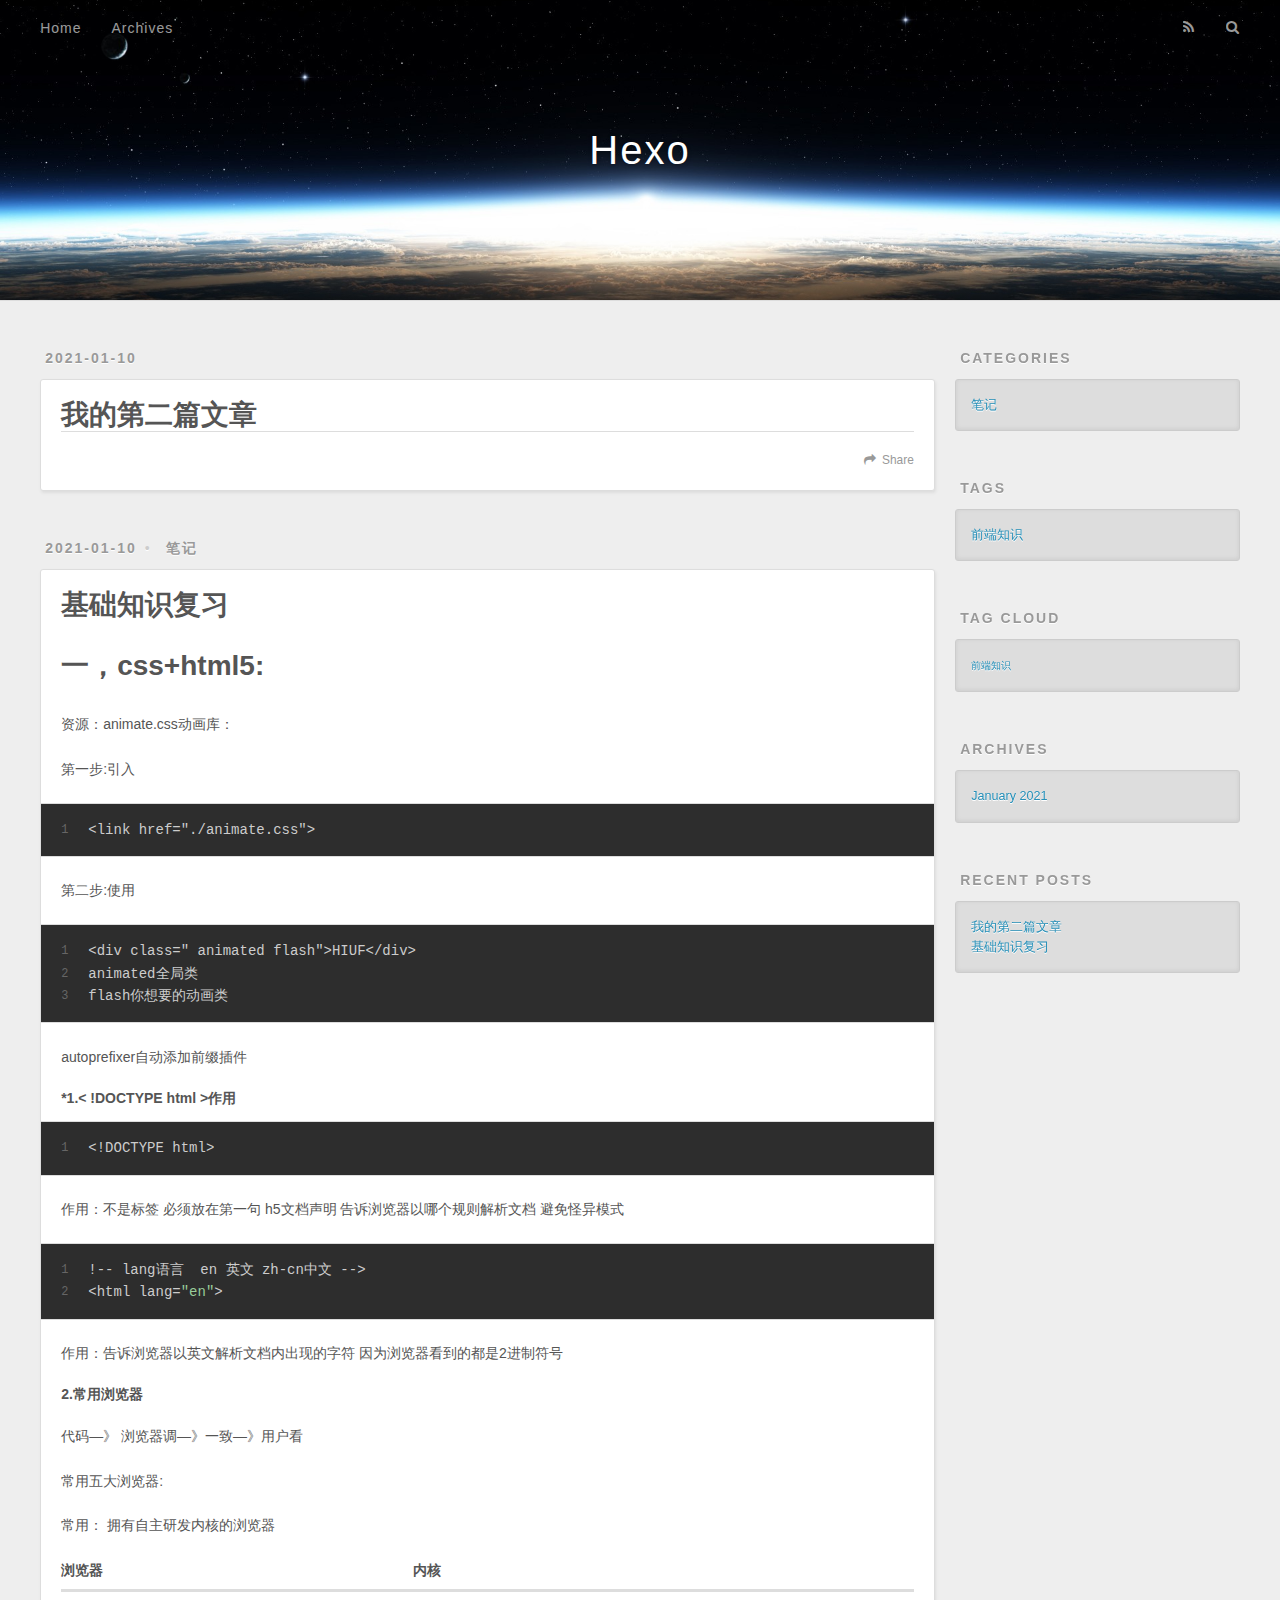
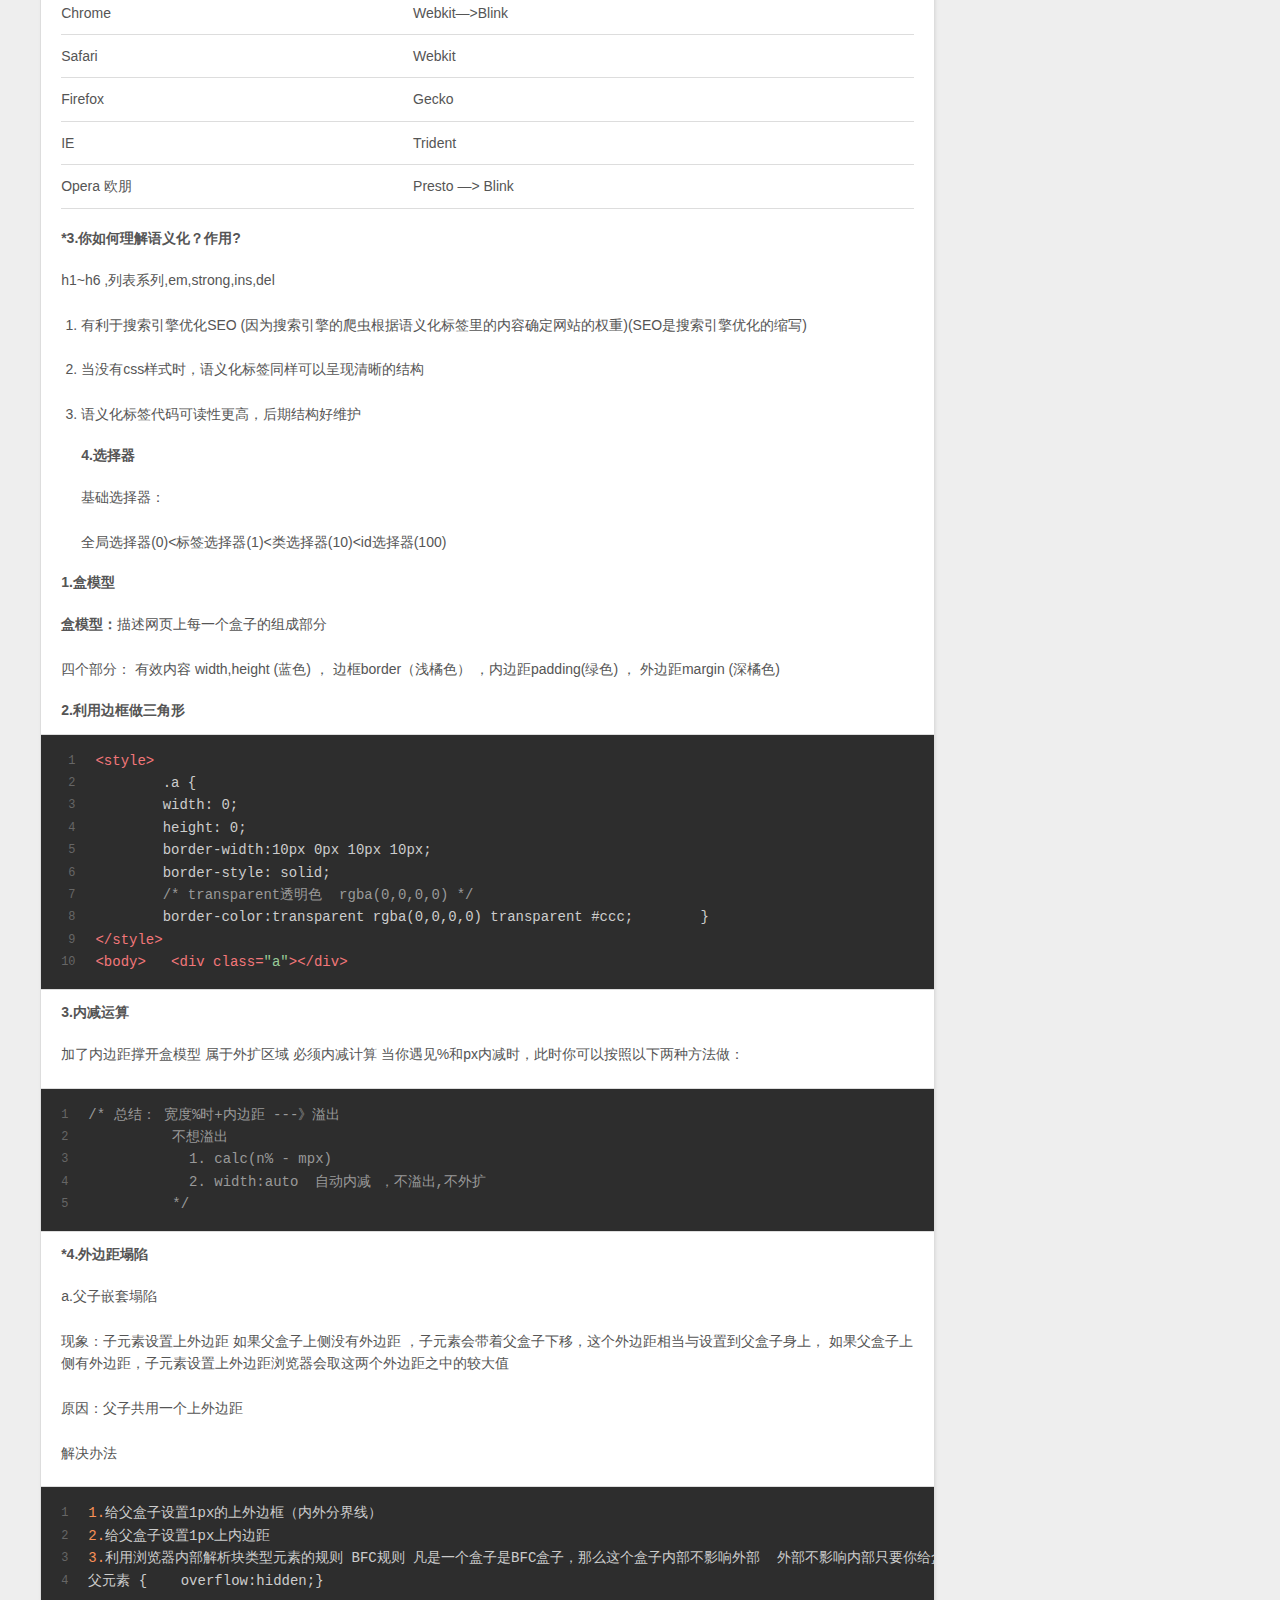
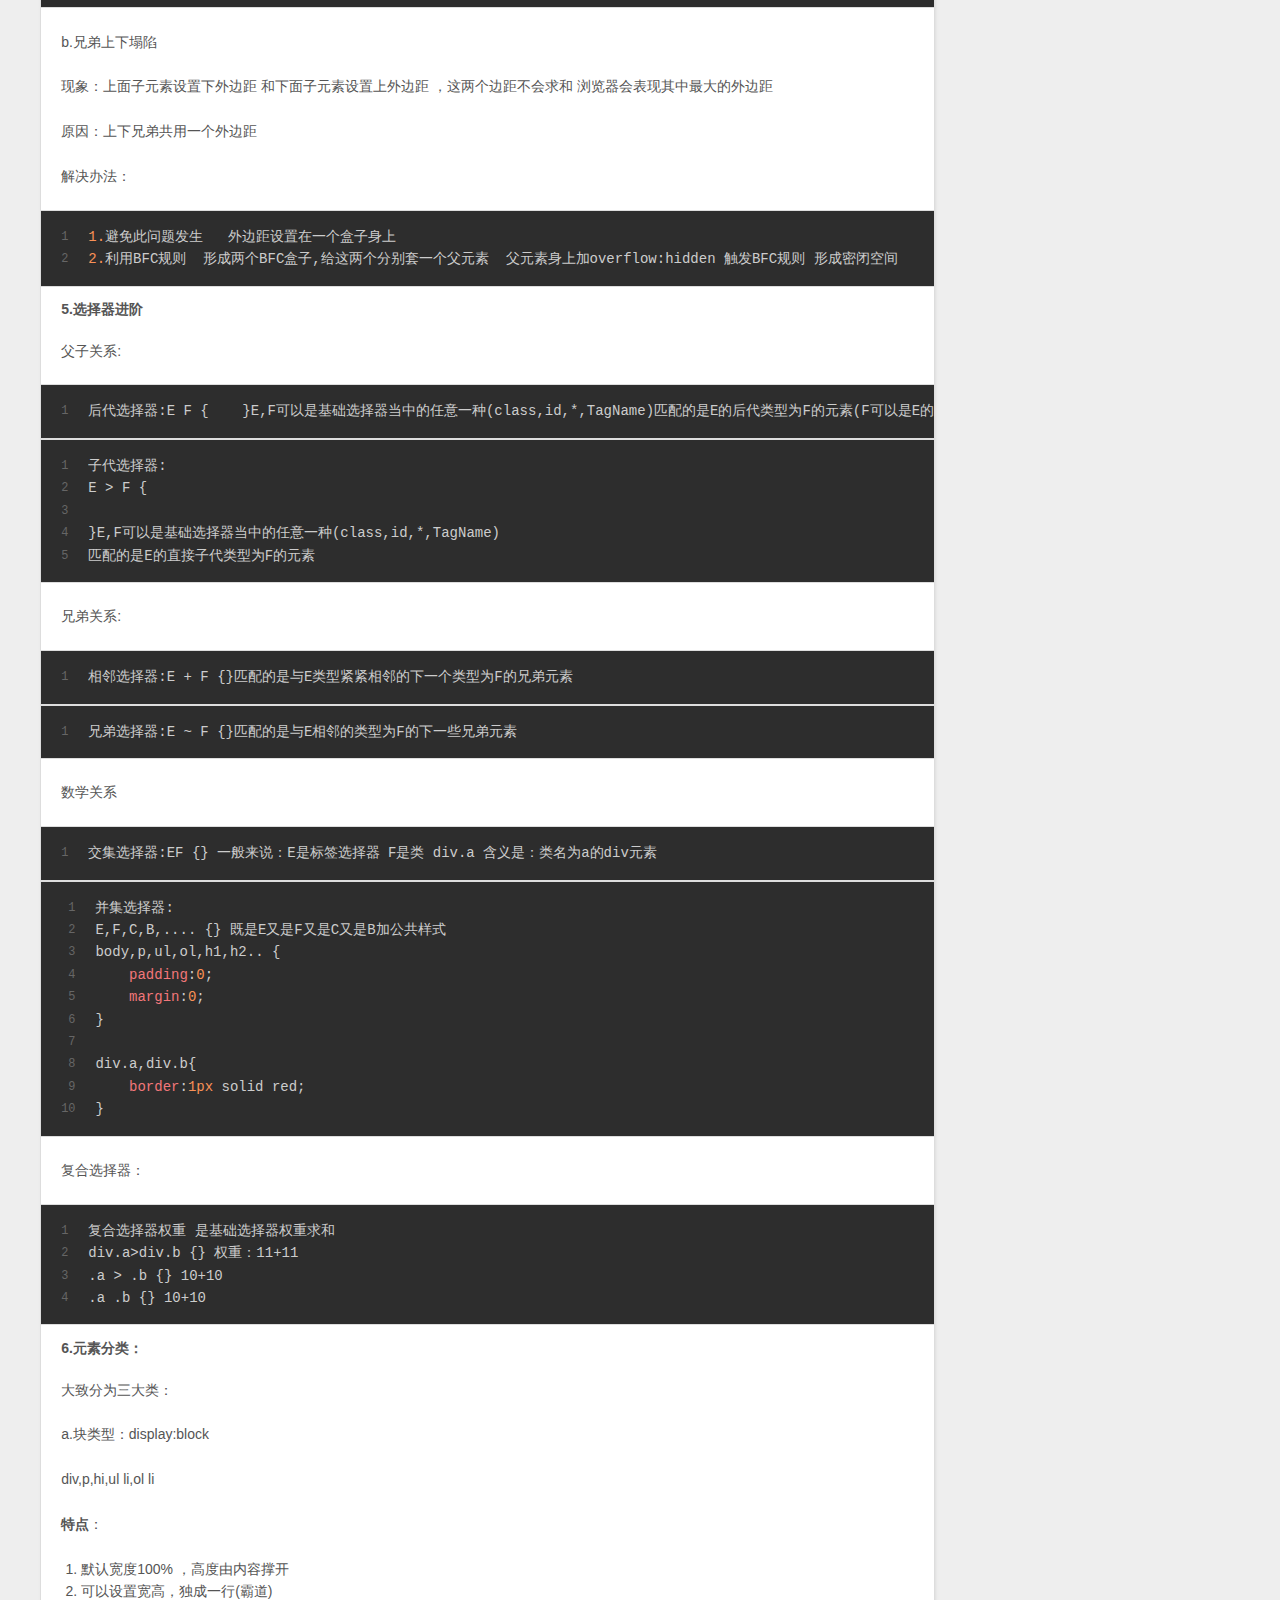
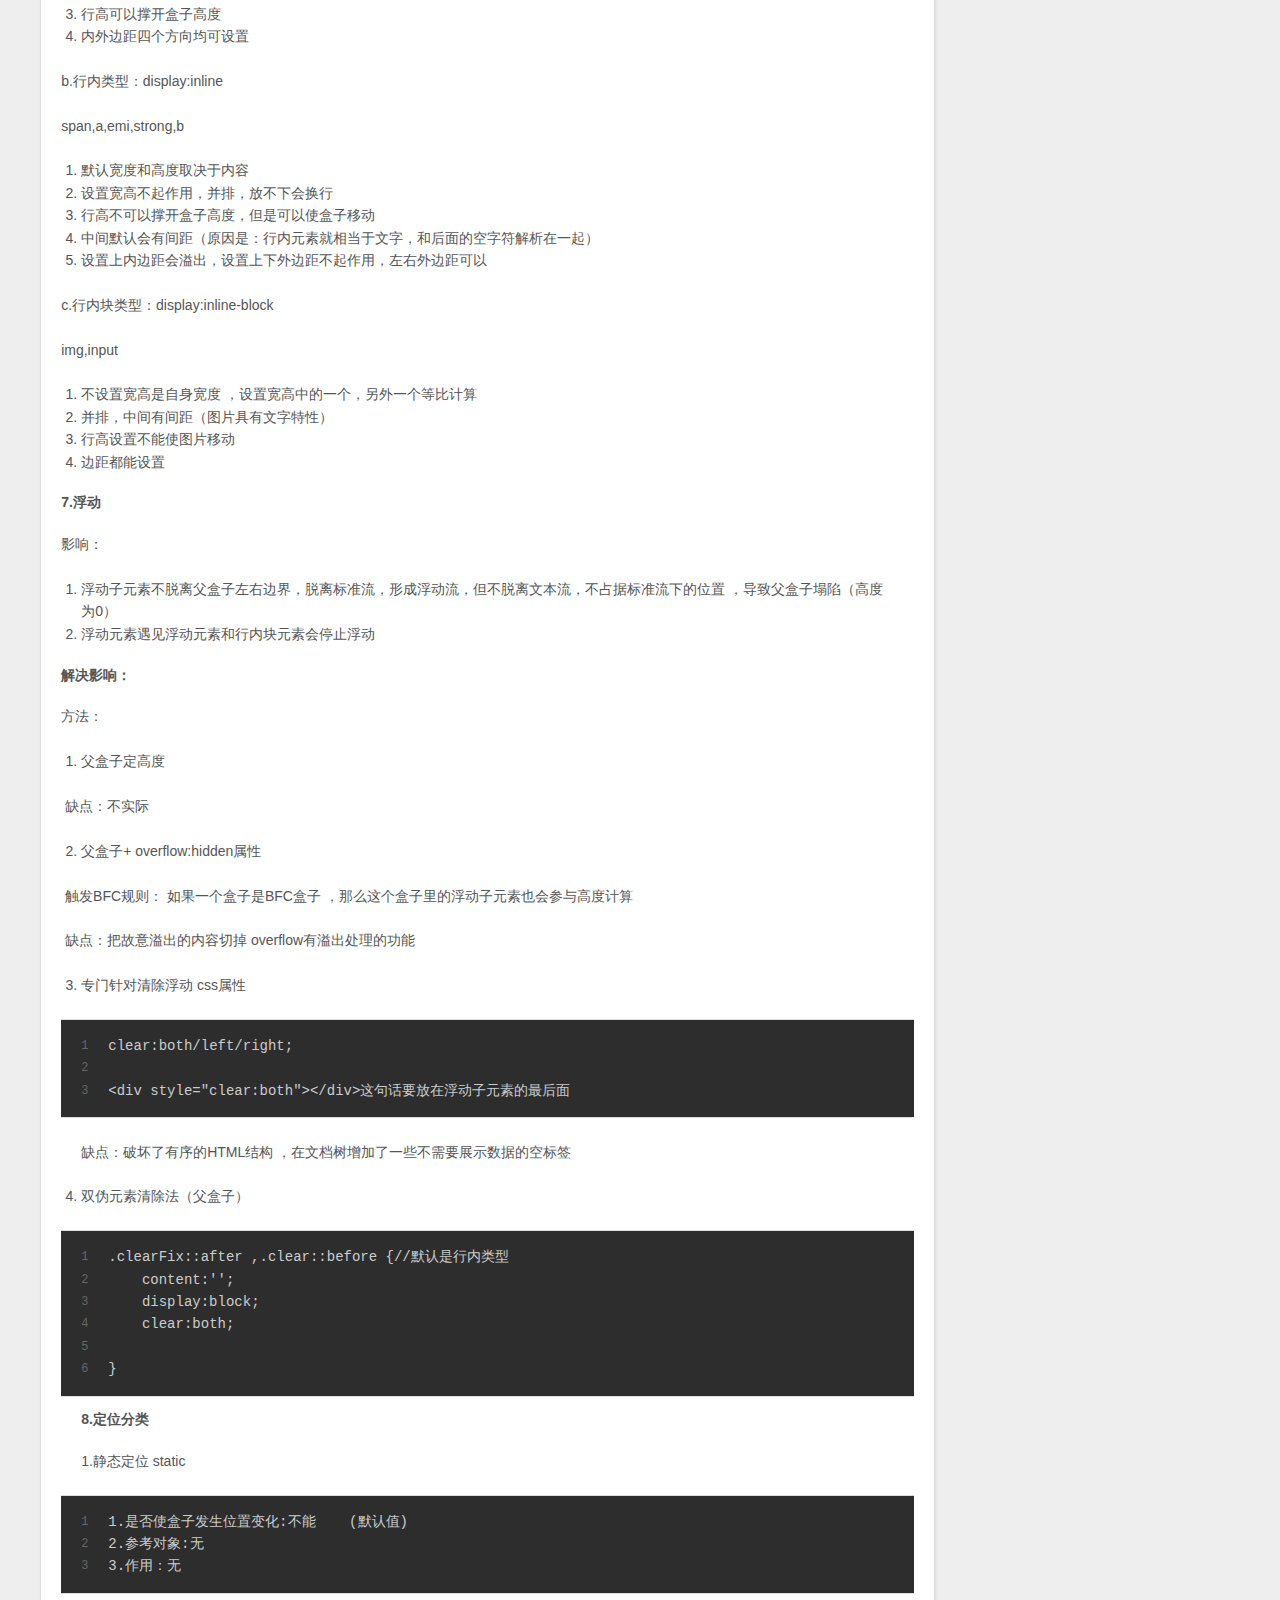
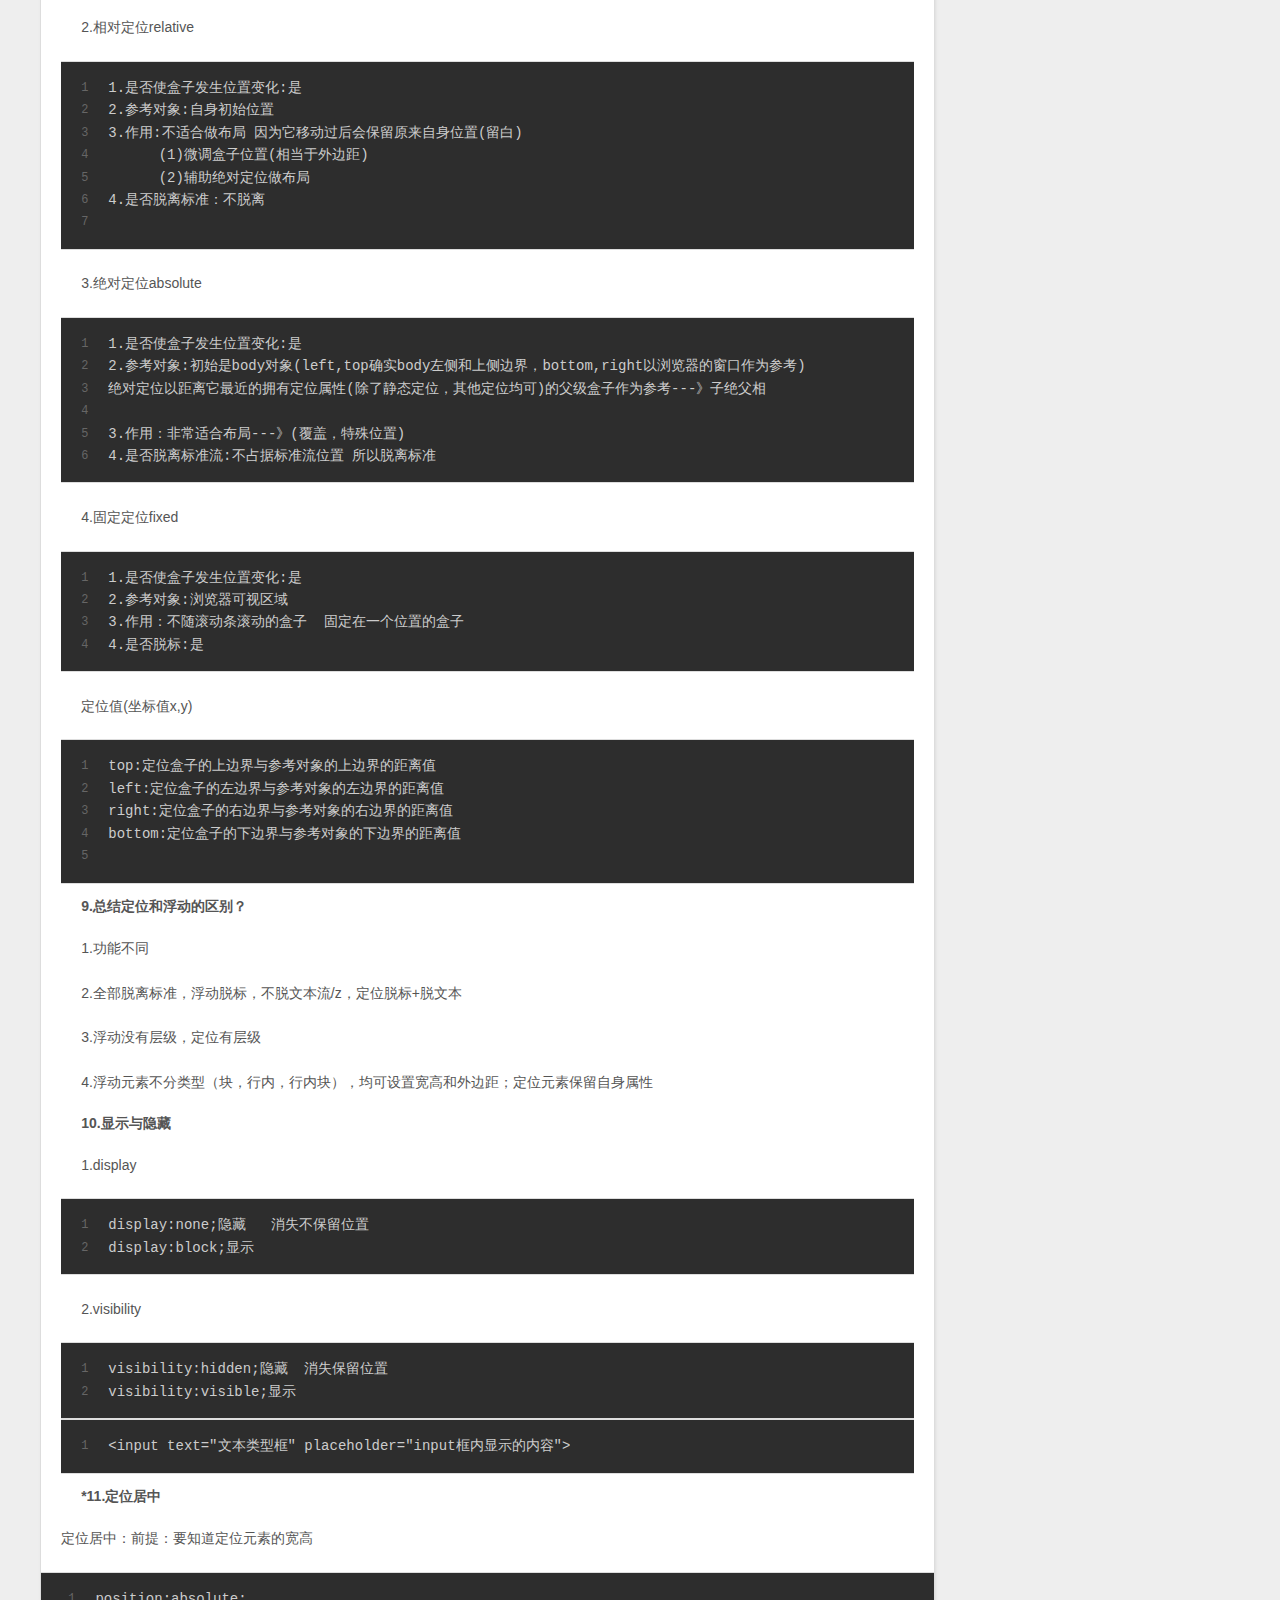
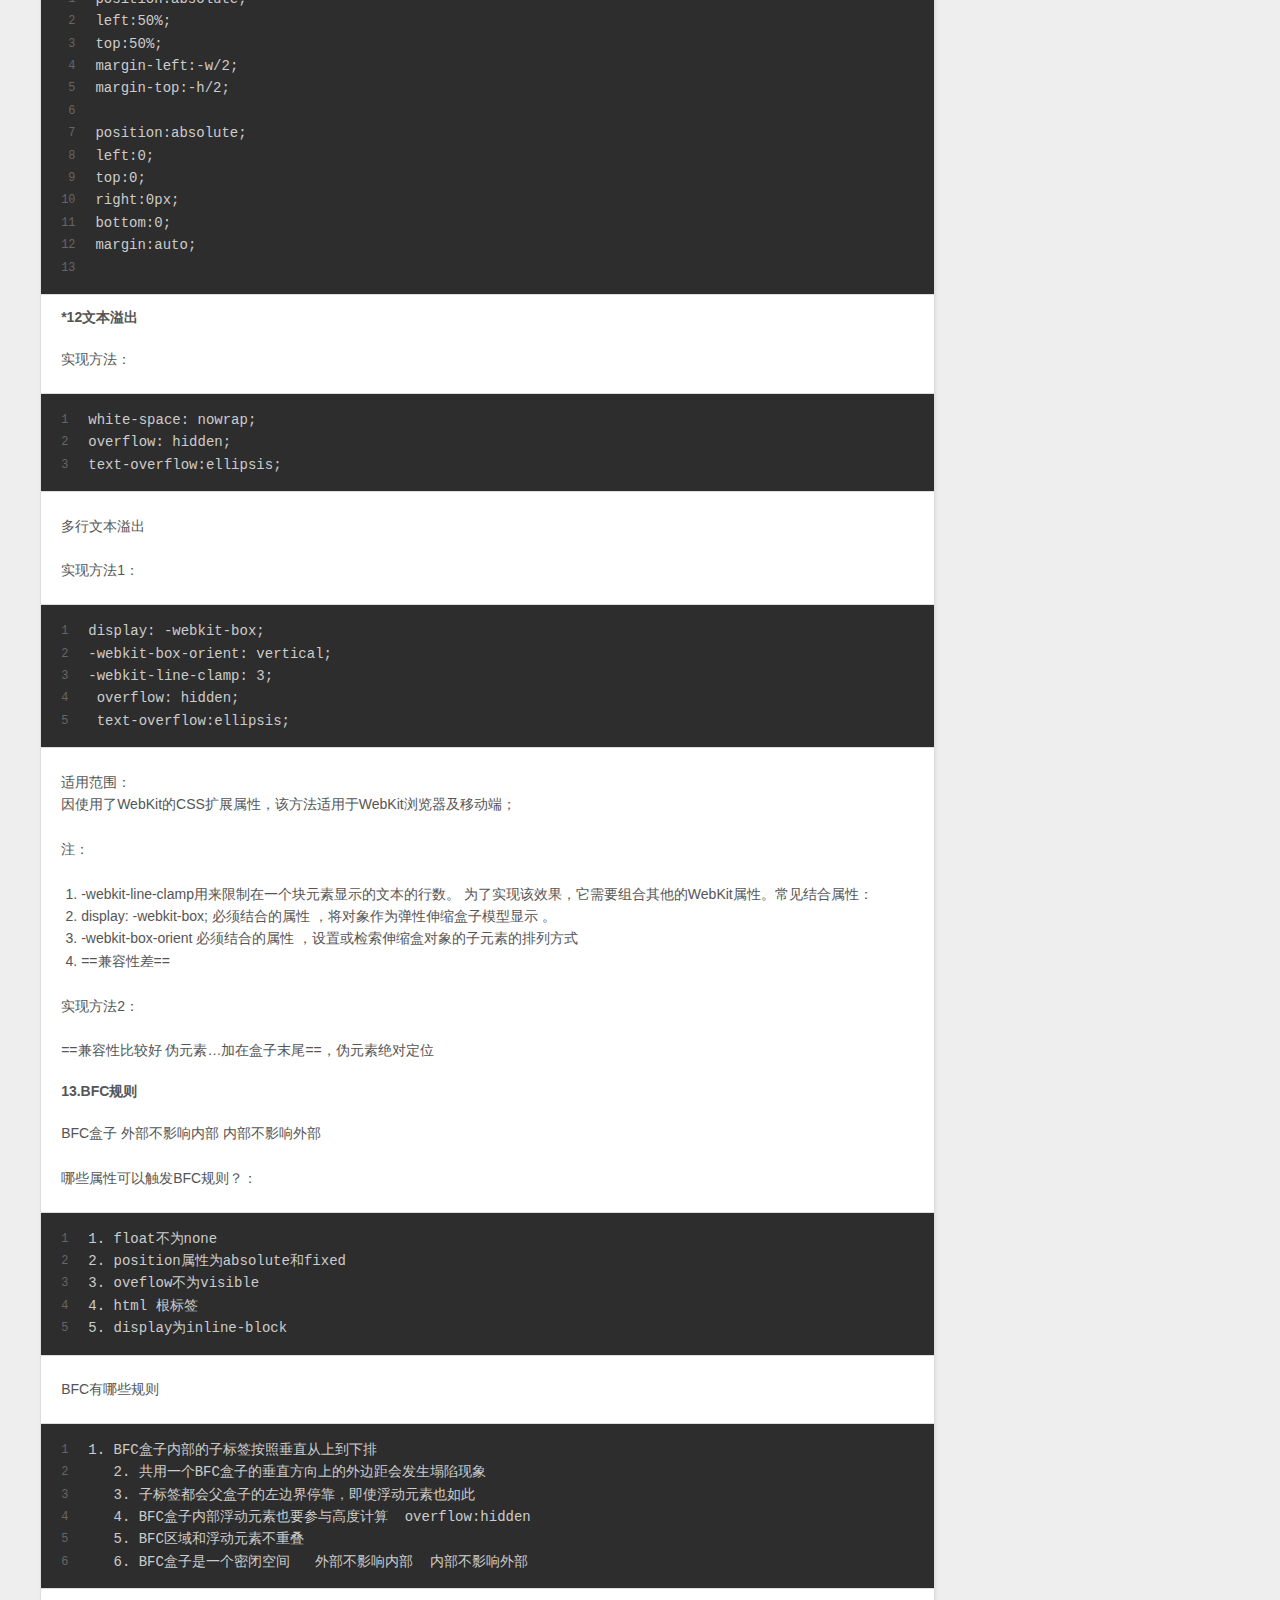
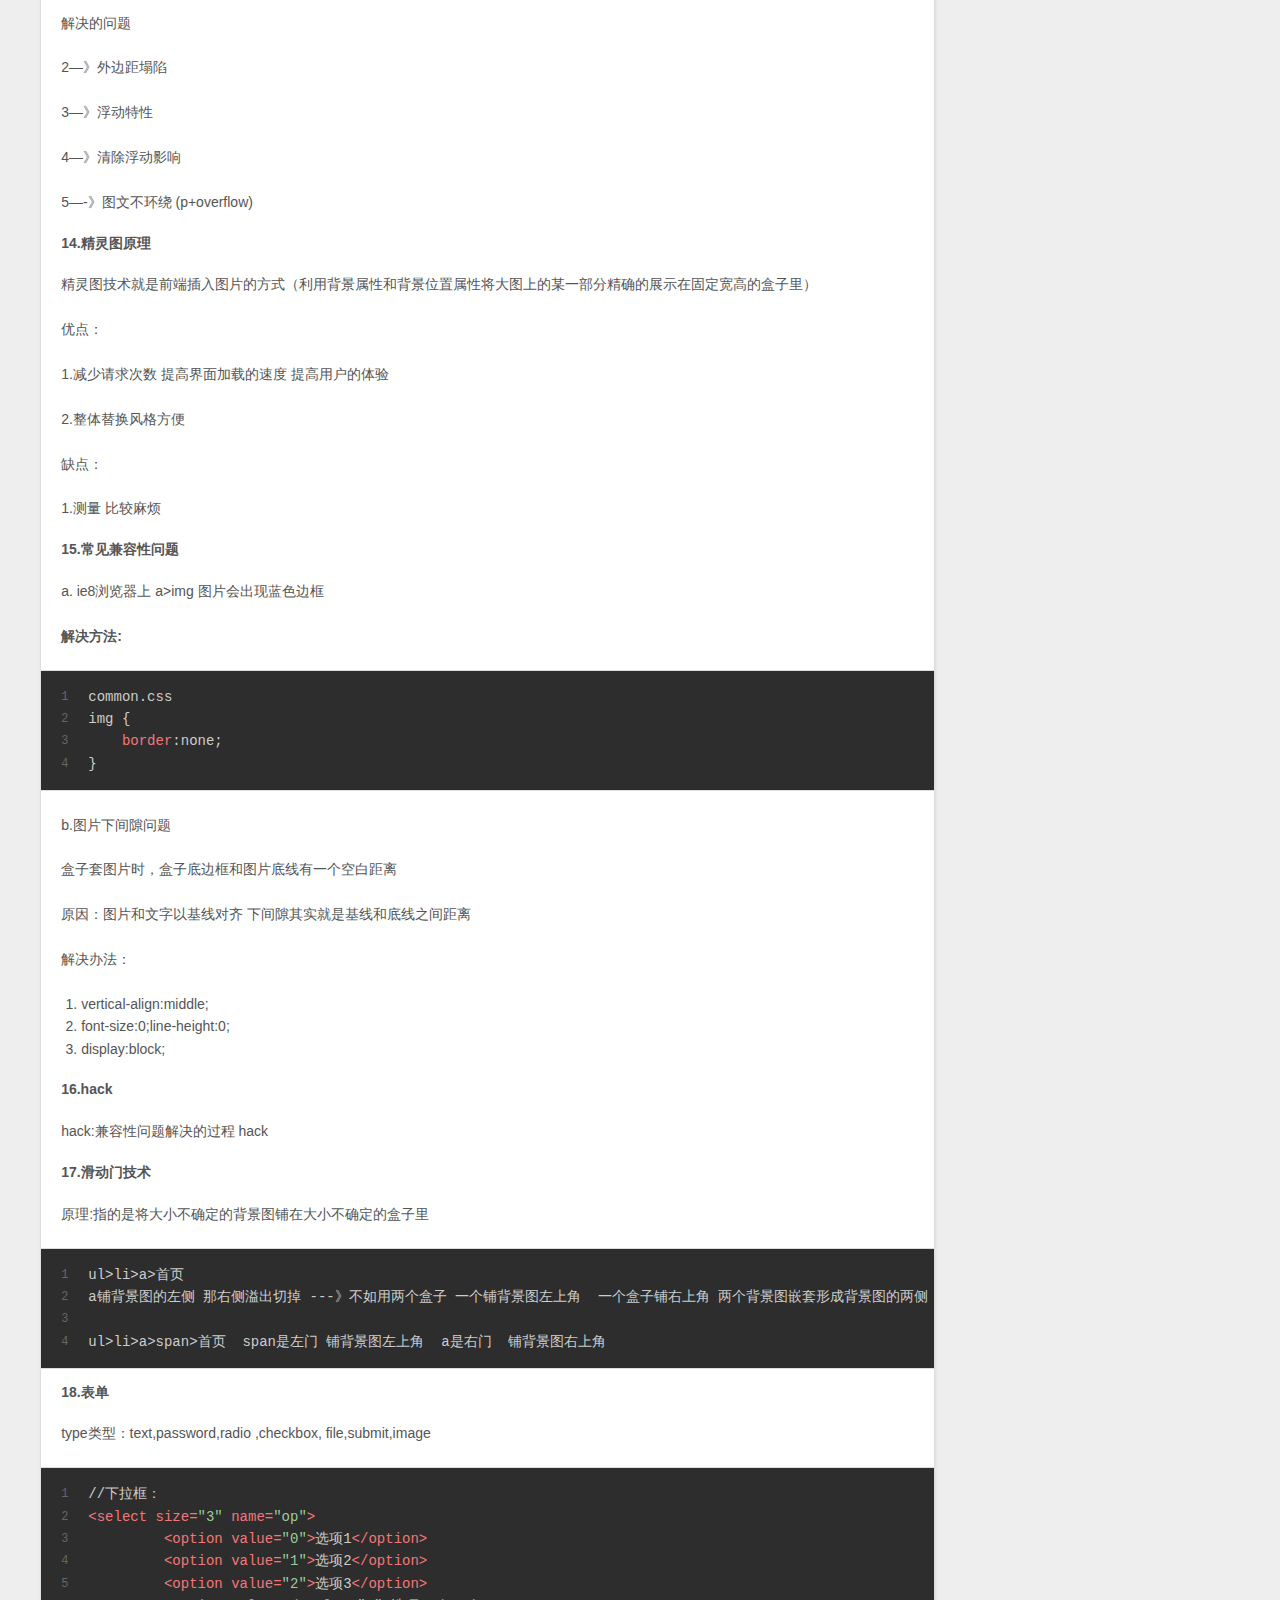
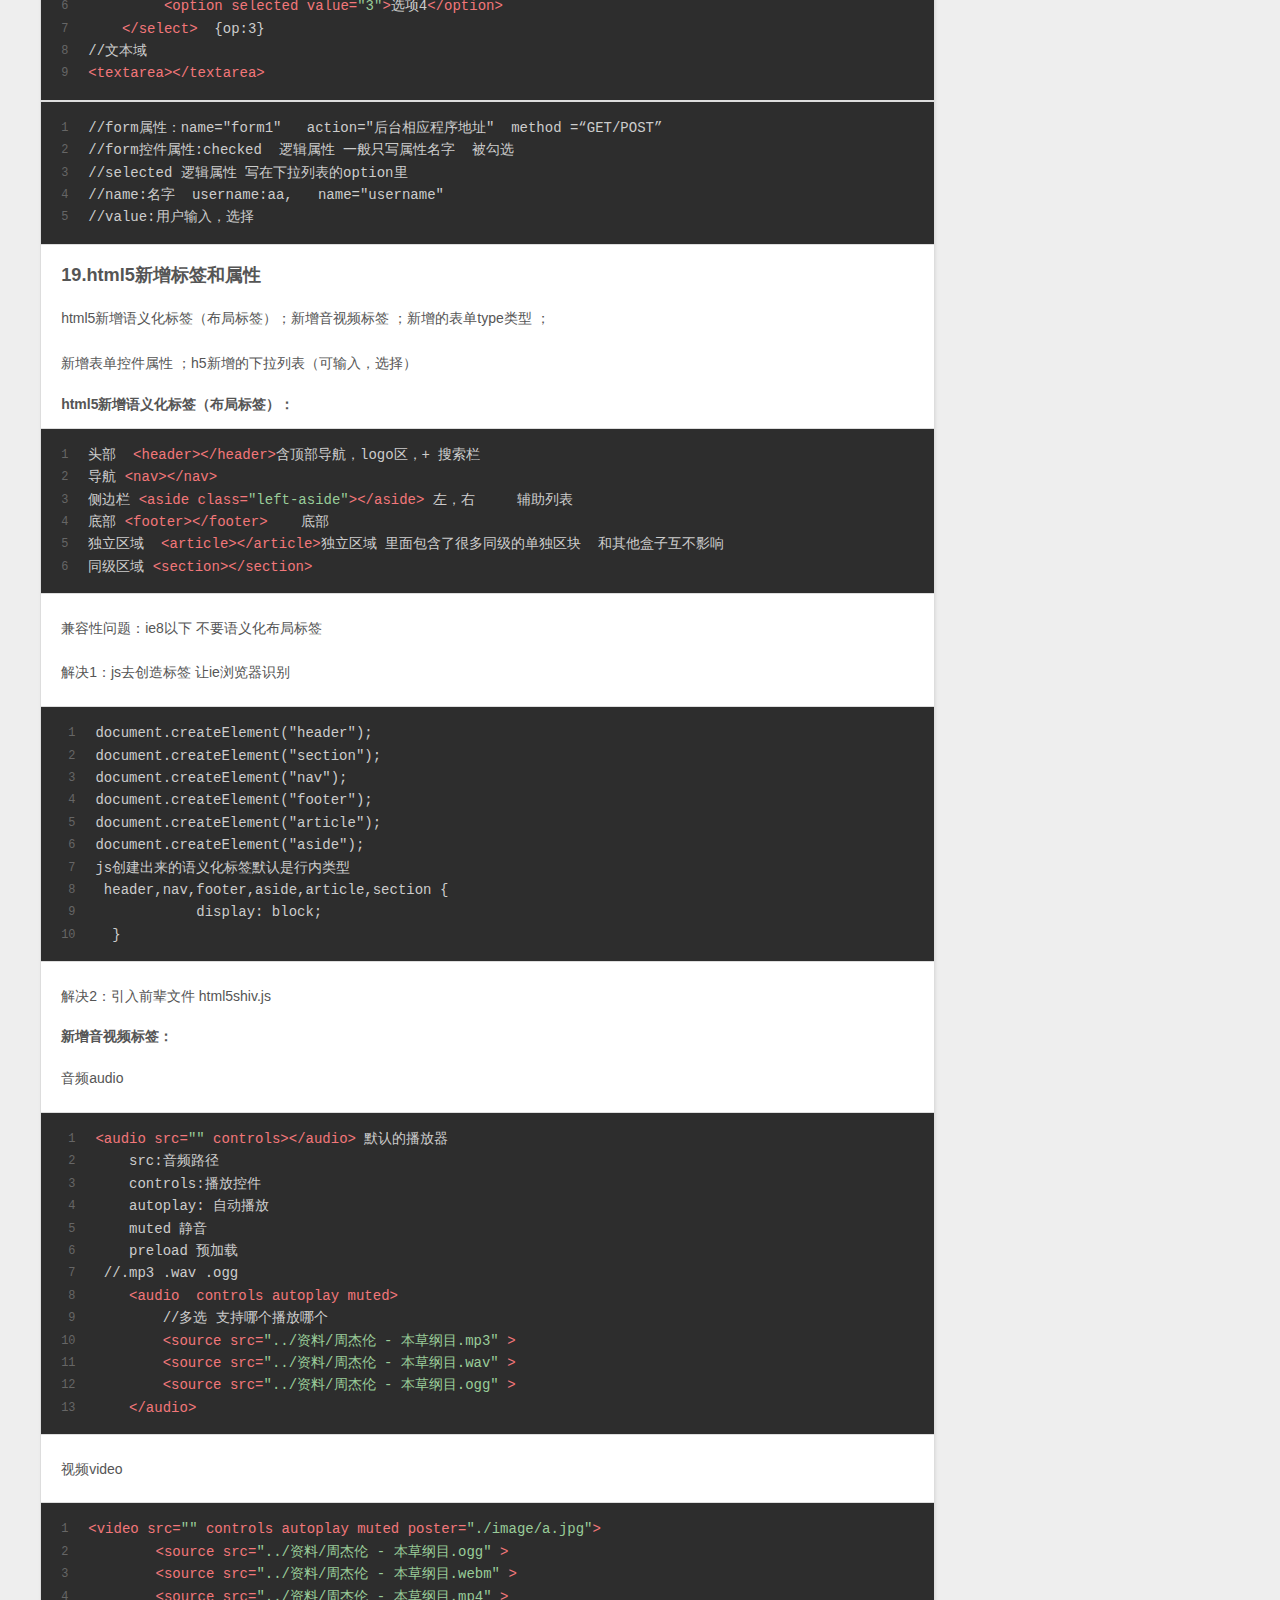
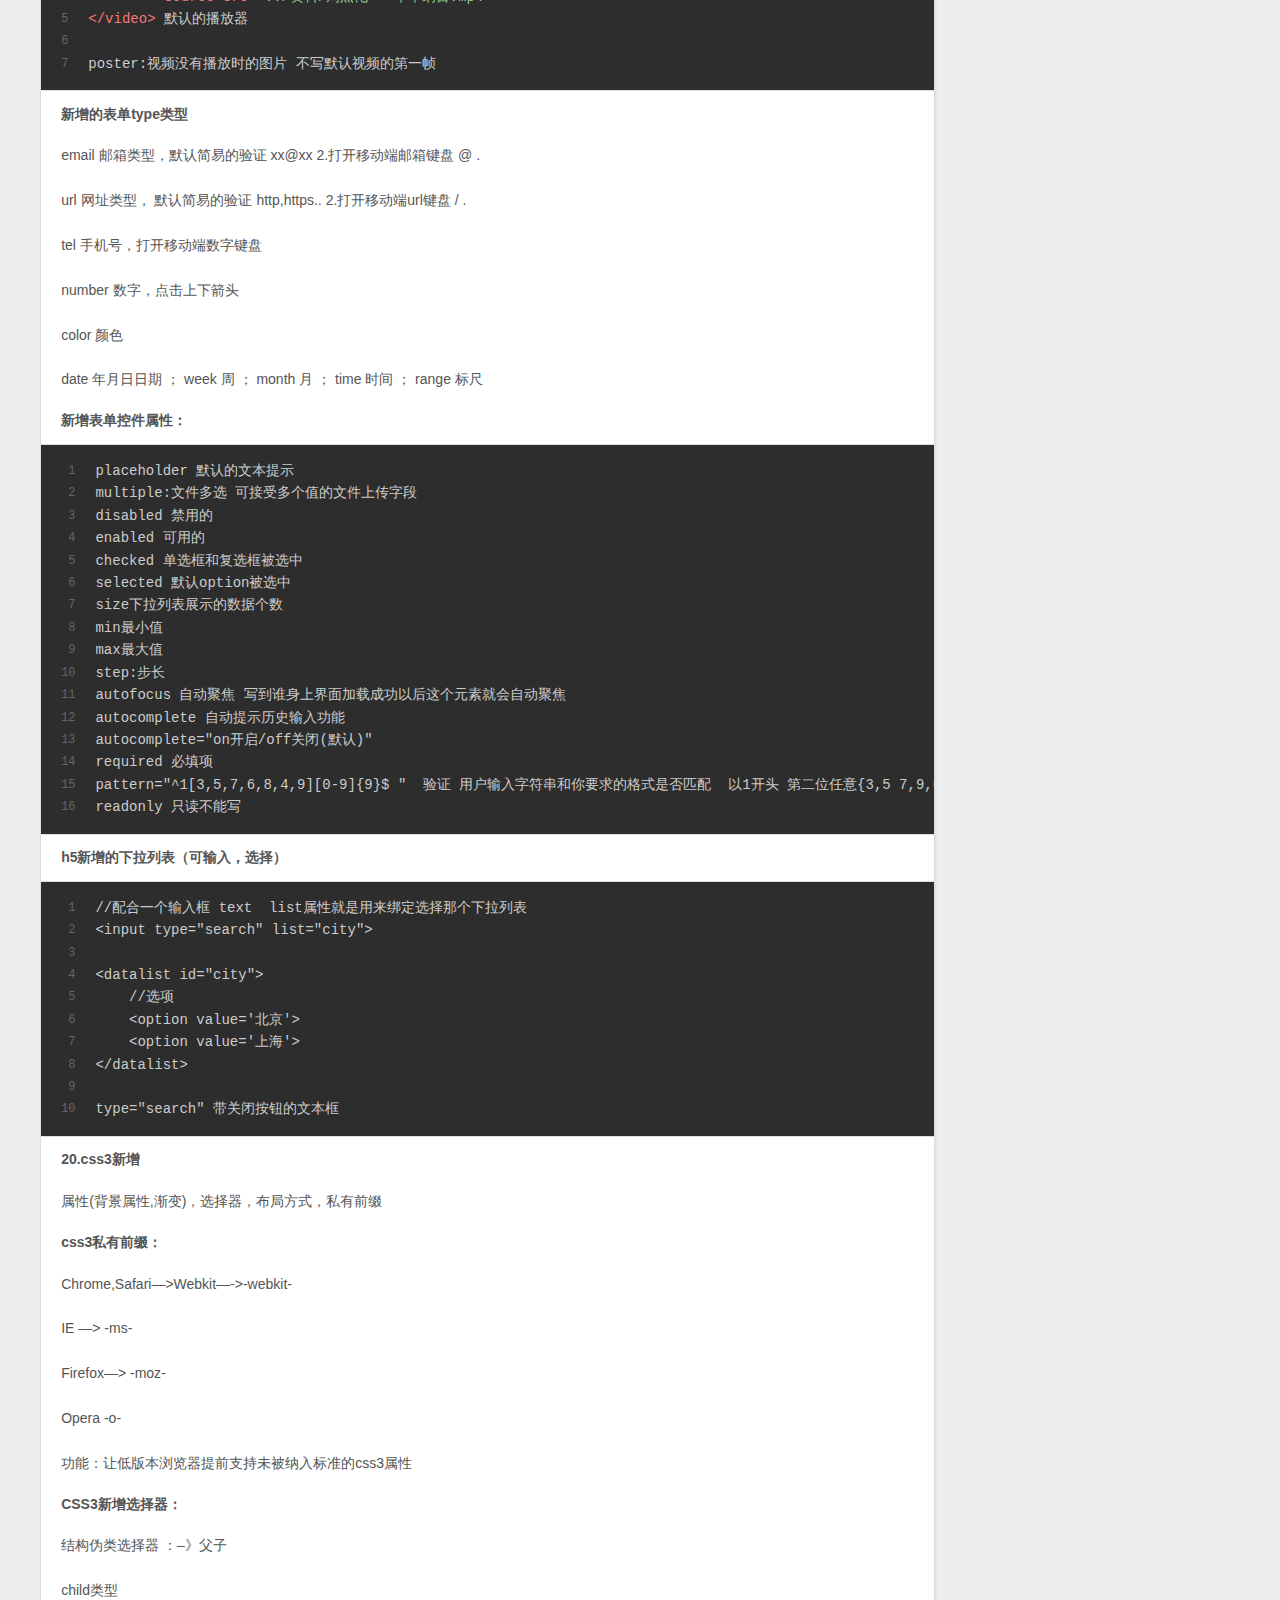
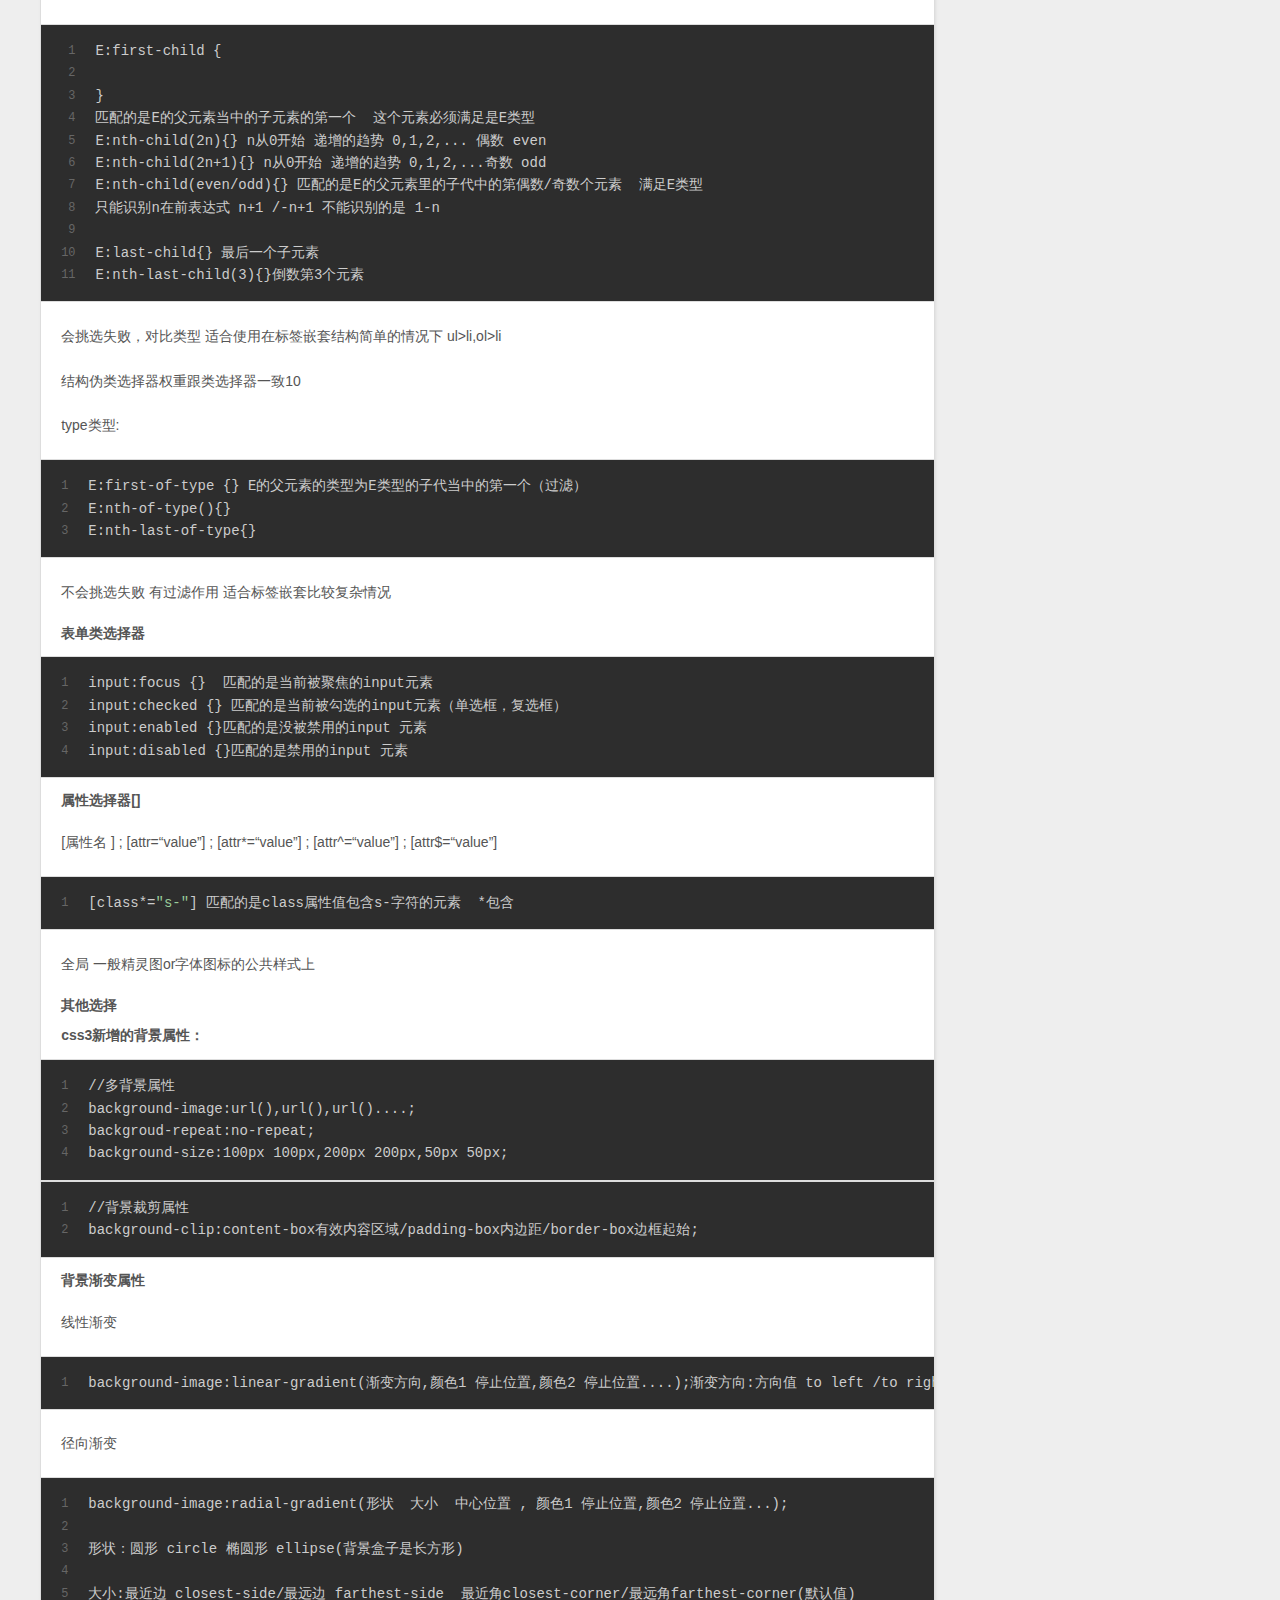
==== index.html @ c9acfe3d "Site updated: 2021-01-10 16:41:45" ====
<!DOCTYPE html>
<html>
<head>
  <meta charset="utf-8">
  
  
  <title>Hexo</title>
  <meta name="viewport" content="width=device-width, initial-scale=1, shrink-to-fit=no">
  <meta property="og:type" content="website">
<meta property="og:title" content="Hexo">
<meta property="og:url" content="http://example.com/index.html">
<meta property="og:site_name" content="Hexo">
<meta property="og:locale" content="en_US">
<meta property="article:author" content="John Doe">
<meta name="twitter:card" content="summary">
  
    <link rel="alternate" href="/atom.xml" title="Hexo" type="application/atom+xml">
  
  
    <link rel="shortcut icon" href="/favicon.png">
  
  
    
<link rel="stylesheet" href="https://cdn.jsdelivr.net/npm/typeface-source-code-pro@0.0.71/index.min.css">

  
  
<link rel="stylesheet" href="/css/style.css">

  
    
<link rel="stylesheet" href="/fancybox/jquery.fancybox.min.css">

  
<meta name="generator" content="Hexo 5.3.0"></head>

<body>
  <div id="container">
    <div id="wrap">
      <header id="header">
  <div id="banner"></div>
  <div id="header-outer" class="outer">
    <div id="header-title" class="inner">
      <h1 id="logo-wrap">
        <a href="/" id="logo">Hexo</a>
      </h1>
      
    </div>
    <div id="header-inner" class="inner">
      <nav id="main-nav">
        <a id="main-nav-toggle" class="nav-icon"></a>
        
          <a class="main-nav-link" href="/">Home</a>
        
          <a class="main-nav-link" href="/archives">Archives</a>
        
      </nav>
      <nav id="sub-nav">
        
          <a id="nav-rss-link" class="nav-icon" href="/atom.xml" title="RSS Feed"></a>
        
        <a id="nav-search-btn" class="nav-icon" title="Search"></a>
      </nav>
      <div id="search-form-wrap">
        <form action="//google.com/search" method="get" accept-charset="UTF-8" class="search-form"><input type="search" name="q" class="search-form-input" placeholder="Search"><button type="submit" class="search-form-submit">&#xF002;</button><input type="hidden" name="sitesearch" value="http://example.com"></form>
      </div>
    </div>
  </div>
</header>

      <div class="outer">
        <section id="main">
  
    <article id="post-我的第二篇文章" class="h-entry article article-type-post" itemprop="blogPost" itemscope itemtype="https://schema.org/BlogPosting">
  <div class="article-meta">
    <a href="/2021/01/10/%E6%88%91%E7%9A%84%E7%AC%AC%E4%BA%8C%E7%AF%87%E6%96%87%E7%AB%A0/" class="article-date">
  <time class="dt-published" datetime="2021-01-10T08:31:50.000Z" itemprop="datePublished">2021-01-10</time>
</a>
    
  </div>
  <div class="article-inner">
    
    
      <header class="article-header">
        
  
    <h1 itemprop="name">
      <a class="p-name article-title" href="/2021/01/10/%E6%88%91%E7%9A%84%E7%AC%AC%E4%BA%8C%E7%AF%87%E6%96%87%E7%AB%A0/">我的第二篇文章</a>
    </h1>
  

      </header>
    
    <div class="e-content article-entry" itemprop="articleBody">
      
        
      
    </div>
    <footer class="article-footer">
      <a data-url="http://example.com/2021/01/10/%E6%88%91%E7%9A%84%E7%AC%AC%E4%BA%8C%E7%AF%87%E6%96%87%E7%AB%A0/" data-id="ckjqvpeve0000ikv97gv48qiq" data-title="我的第二篇文章" class="article-share-link">Share</a>
      
      
      
    </footer>
  </div>
  
</article>



  
    <article id="post-基础知识点整理" class="h-entry article article-type-post" itemprop="blogPost" itemscope itemtype="https://schema.org/BlogPosting">
  <div class="article-meta">
    <a href="/2021/01/10/%E5%9F%BA%E7%A1%80%E7%9F%A5%E8%AF%86%E7%82%B9%E6%95%B4%E7%90%86/" class="article-date">
  <time class="dt-published" datetime="2021-01-10T08:22:07.425Z" itemprop="datePublished">2021-01-10</time>
</a>
    
  <div class="article-category">
    <a class="article-category-link" href="/categories/%E7%AC%94%E8%AE%B0/">笔记</a>
  </div>

  </div>
  <div class="article-inner">
    
    
      <header class="article-header">
        
  
    <h1 itemprop="name">
      <a class="p-name article-title" href="/2021/01/10/%E5%9F%BA%E7%A1%80%E7%9F%A5%E8%AF%86%E7%82%B9%E6%95%B4%E7%90%86/">基础知识复习</a>
    </h1>
  

      </header>
    
    <div class="e-content article-entry" itemprop="articleBody">
      
        <h1 id="一，css-html5"><a href="#一，css-html5" class="headerlink" title="一，css+html5:"></a>一，css+html5:</h1><p>资源：animate.css动画库：</p>
<p>第一步:引入</p>
<figure class="highlight"><table><tr><td class="gutter"><pre><span class="line">1</span><br></pre></td><td class="code"><pre><span class="line">&lt;link href=&quot;./animate.css&quot;&gt;</span><br></pre></td></tr></table></figure>
<p>第二步:使用</p>
<figure class="highlight css"><table><tr><td class="gutter"><pre><span class="line">1</span><br><span class="line">2</span><br><span class="line">3</span><br></pre></td><td class="code"><pre><span class="line">&lt;div class=&quot; animated flash&quot;&gt;HIUF&lt;/div&gt;</span><br><span class="line"><span class="selector-tag">animated</span>全局类</span><br><span class="line"><span class="selector-tag">flash</span>你想要的动画类</span><br></pre></td></tr></table></figure>
<p>autoprefixer自动添加前缀插件</p>
<h5 id="1-lt-DOCTYPE-html-gt-作用"><a href="#1-lt-DOCTYPE-html-gt-作用" class="headerlink" title="*1.&lt; !DOCTYPE html &gt;作用"></a>*1.&lt; !DOCTYPE html &gt;作用</h5><figure class="highlight javascript"><table><tr><td class="gutter"><pre><span class="line">1</span><br></pre></td><td class="code"><pre><span class="line">&lt;!DOCTYPE html&gt;</span><br></pre></td></tr></table></figure>
<p>作用：不是标签  必须放在第一句   h5文档声明  告诉浏览器以哪个规则解析文档 避免怪异模式 </p>
<figure class="highlight javascript"><table><tr><td class="gutter"><pre><span class="line">1</span><br><span class="line">2</span><br></pre></td><td class="code"><pre><span class="line">!-- lang语言  en 英文 zh-cn中文 --&gt;</span><br><span class="line">&lt;html lang=<span class="string">&quot;en&quot;</span>&gt;</span><br></pre></td></tr></table></figure>
<p>作用：告诉浏览器以英文解析文档内出现的字符 因为浏览器看到的都是2进制符号</p>
<h5 id="2-常用浏览器"><a href="#2-常用浏览器" class="headerlink" title="2.常用浏览器"></a>2.常用浏览器</h5><p>代码—》 浏览器调—》一致—》用户看</p>
<p>常用五大浏览器:</p>
<p>常用： 拥有自主研发内核的浏览器</p>
<table>
<thead>
<tr>
<th>浏览器</th>
<th>内核</th>
</tr>
</thead>
<tbody><tr>
<td>Chrome</td>
<td>Webkit—&gt;Blink</td>
</tr>
<tr>
<td>Safari</td>
<td>Webkit</td>
</tr>
<tr>
<td>Firefox</td>
<td>Gecko</td>
</tr>
<tr>
<td>IE</td>
<td>Trident</td>
</tr>
<tr>
<td>Opera 欧朋</td>
<td>Presto —&gt; Blink</td>
</tr>
</tbody></table>
<h5 id="3-你如何理解语义化？作用"><a href="#3-你如何理解语义化？作用" class="headerlink" title="*3.你如何理解语义化？作用?"></a>*3.你如何理解语义化？作用?</h5><p>h1~h6 ,列表系列,em,strong,ins,del </p>
<ol>
<li><p>有利于搜索引擎优化SEO (因为搜索引擎的爬虫根据语义化标签里的内容确定网站的权重)(SEO是搜索引擎优化的缩写)</p>
</li>
<li><p>当没有css样式时，语义化标签同样可以呈现清晰的结构</p>
</li>
<li><p>语义化标签代码可读性更高，后期结构好维护</p>
<h5 id="4-选择器"><a href="#4-选择器" class="headerlink" title="4.选择器"></a>4.选择器</h5><p>基础选择器：</p>
<p>全局选择器(0)&lt;标签选择器(1)&lt;类选择器(10)&lt;id选择器(100)</p>
</li>
</ol>
<h5 id="1-盒模型"><a href="#1-盒模型" class="headerlink" title="1.盒模型"></a>1.盒模型</h5><p><strong>盒模型：</strong>描述网页上每一个盒子的组成部分</p>
<p>四个部分： 有效内容 width,height (蓝色) ， 边框border（浅橘色） ，内边距padding(绿色) ， 外边距margin (深橘色)</p>
<h5 id="2-利用边框做三角形"><a href="#2-利用边框做三角形" class="headerlink" title="2.利用边框做三角形"></a>2.利用边框做三角形</h5><figure class="highlight html"><table><tr><td class="gutter"><pre><span class="line">1</span><br><span class="line">2</span><br><span class="line">3</span><br><span class="line">4</span><br><span class="line">5</span><br><span class="line">6</span><br><span class="line">7</span><br><span class="line">8</span><br><span class="line">9</span><br><span class="line">10</span><br></pre></td><td class="code"><pre><span class="line"><span class="tag">&lt;<span class="name">style</span>&gt;</span></span><br><span class="line"><span class="css">        <span class="selector-class">.a</span> &#123;            </span></span><br><span class="line">        width: 0;            </span><br><span class="line">        height: 0;            </span><br><span class="line"><span class="css">        <span class="selector-tag">border-width</span><span class="selector-pseudo">:10px</span> 0<span class="selector-tag">px</span> 10<span class="selector-tag">px</span> 10<span class="selector-tag">px</span>;            </span></span><br><span class="line">        border-style: solid;            </span><br><span class="line"><span class="css">        <span class="comment">/* transparent透明色  rgba(0,0,0,0) */</span>            </span></span><br><span class="line"><span class="css">        <span class="selector-tag">border-color</span><span class="selector-pseudo">:transparent</span> <span class="selector-tag">rgba</span>(0,0,0,0) <span class="selector-tag">transparent</span> <span class="selector-id">#ccc</span>;        &#125;    </span></span><br><span class="line"><span class="tag">&lt;/<span class="name">style</span>&gt;</span></span><br><span class="line"><span class="tag">&lt;<span class="name">body</span>&gt;</span>   <span class="tag">&lt;<span class="name">div</span> <span class="attr">class</span>=<span class="string">&quot;a&quot;</span>&gt;</span><span class="tag">&lt;/<span class="name">div</span>&gt;</span> </span><br></pre></td></tr></table></figure>
<h5 id="3-内减运算"><a href="#3-内减运算" class="headerlink" title="3.内减运算"></a>3.内减运算</h5><p>加了内边距撑开盒模型 属于外扩区域  必须内减计算 当你遇见%和px内减时，此时你可以按照以下两种方法做：</p>
<figure class="highlight javascript"><table><tr><td class="gutter"><pre><span class="line">1</span><br><span class="line">2</span><br><span class="line">3</span><br><span class="line">4</span><br><span class="line">5</span><br></pre></td><td class="code"><pre><span class="line"><span class="comment">/* 总结： 宽度%时+内边距 ---》溢出  </span></span><br><span class="line"><span class="comment">          不想溢出</span></span><br><span class="line"><span class="comment">            1. calc(n% - mpx)</span></span><br><span class="line"><span class="comment">            2. width:auto  自动内减 ，不溢出,不外扩</span></span><br><span class="line"><span class="comment">          */</span></span><br></pre></td></tr></table></figure>
<h5 id="4-外边距塌陷"><a href="#4-外边距塌陷" class="headerlink" title="*4.外边距塌陷"></a>*4.外边距塌陷</h5><p>a.父子嵌套塌陷</p>
<p>现象：子元素设置上外边距 如果父盒子上侧没有外边距 ，子元素会带着父盒子下移，这个外边距相当与设置到父盒子身上，  如果父盒子上侧有外边距，子元素设置上外边距浏览器会取这两个外边距之中的较大值</p>
<p>原因：父子共用一个上外边距</p>
<p>解决办法</p>
<figure class="highlight javascript"><table><tr><td class="gutter"><pre><span class="line">1</span><br><span class="line">2</span><br><span class="line">3</span><br><span class="line">4</span><br></pre></td><td class="code"><pre><span class="line"><span class="number">1.</span>给父盒子设置1px的上外边框（内外分界线）</span><br><span class="line"><span class="number">2.</span>给父盒子设置1px上内边距</span><br><span class="line"><span class="number">3.</span>利用浏览器内部解析块类型元素的规则 BFC规则 凡是一个盒子是BFC盒子，那么这个盒子内部不影响外部  外部不影响内部只要你给盒子加一个属性  overflow:hidden 就可以触发BFC盒子的形成 </span><br><span class="line">父元素 &#123;    <span class="attr">overflow</span>:hidden;&#125;</span><br></pre></td></tr></table></figure>
<p>b.兄弟上下塌陷</p>
<p>现象：上面子元素设置下外边距 和下面子元素设置上外边距 ，这两个边距不会求和 浏览器会表现其中最大的外边距 </p>
<p>原因：上下兄弟共用一个外边距</p>
<p>解决办法：</p>
<figure class="highlight javascript"><table><tr><td class="gutter"><pre><span class="line">1</span><br><span class="line">2</span><br></pre></td><td class="code"><pre><span class="line"><span class="number">1.</span>避免此问题发生   外边距设置在一个盒子身上</span><br><span class="line"><span class="number">2.</span>利用BFC规则  形成两个BFC盒子,给这两个分别套一个父元素  父元素身上加overflow:hidden 触发BFC规则 形成密闭空间</span><br></pre></td></tr></table></figure>
<h5 id="5-选择器进阶"><a href="#5-选择器进阶" class="headerlink" title="5.选择器进阶"></a>5.选择器进阶</h5><p>父子关系:</p>
<figure class="highlight css"><table><tr><td class="gutter"><pre><span class="line">1</span><br></pre></td><td class="code"><pre><span class="line">后代选择器<span class="selector-pseudo">:E</span> <span class="selector-tag">F</span> &#123;    &#125;<span class="selector-tag">E</span>,<span class="selector-tag">F</span>可以是基础选择器当中的任意一种(<span class="selector-tag">class</span>,<span class="selector-tag">id</span>,*,<span class="selector-tag">TagName</span>)匹配的是<span class="selector-tag">E</span>的后代类型为<span class="selector-tag">F</span>的元素(<span class="selector-tag">F</span>可以是<span class="selector-tag">E</span>的直接子代，也可以是后代(孙子辈))</span><br></pre></td></tr></table></figure>
<figure class="highlight css"><table><tr><td class="gutter"><pre><span class="line">1</span><br><span class="line">2</span><br><span class="line">3</span><br><span class="line">4</span><br><span class="line">5</span><br></pre></td><td class="code"><pre><span class="line">子代选择器:</span><br><span class="line"><span class="selector-tag">E</span> &gt; <span class="selector-tag">F</span> &#123;</span><br><span class="line">    </span><br><span class="line">&#125;<span class="selector-tag">E</span>,<span class="selector-tag">F</span>可以是基础选择器当中的任意一种(<span class="selector-tag">class</span>,<span class="selector-tag">id</span>,*,<span class="selector-tag">TagName</span>)</span><br><span class="line">匹配的是<span class="selector-tag">E</span>的直接子代类型为<span class="selector-tag">F</span>的元素</span><br></pre></td></tr></table></figure>
<p>兄弟关系:</p>
<figure class="highlight css"><table><tr><td class="gutter"><pre><span class="line">1</span><br></pre></td><td class="code"><pre><span class="line">相邻选择器<span class="selector-pseudo">:E</span> + <span class="selector-tag">F</span> &#123;&#125;匹配的是与<span class="selector-tag">E</span>类型紧紧相邻的下一个类型为<span class="selector-tag">F</span>的兄弟元素</span><br></pre></td></tr></table></figure>
<figure class="highlight css"><table><tr><td class="gutter"><pre><span class="line">1</span><br></pre></td><td class="code"><pre><span class="line">兄弟选择器<span class="selector-pseudo">:E</span> ~ <span class="selector-tag">F</span> &#123;&#125;匹配的是与<span class="selector-tag">E</span>相邻的类型为<span class="selector-tag">F</span>的下一些兄弟元素</span><br></pre></td></tr></table></figure>
<p>数学关系</p>
<figure class="highlight css"><table><tr><td class="gutter"><pre><span class="line">1</span><br></pre></td><td class="code"><pre><span class="line">交集选择器<span class="selector-pseudo">:EF</span> &#123;&#125; 一般来说：<span class="selector-tag">E</span>是标签选择器 <span class="selector-tag">F</span>是类 <span class="selector-tag">div</span><span class="selector-class">.a</span> 含义是：类名为<span class="selector-tag">a</span>的<span class="selector-tag">div</span>元素</span><br></pre></td></tr></table></figure>
<figure class="highlight css"><table><tr><td class="gutter"><pre><span class="line">1</span><br><span class="line">2</span><br><span class="line">3</span><br><span class="line">4</span><br><span class="line">5</span><br><span class="line">6</span><br><span class="line">7</span><br><span class="line">8</span><br><span class="line">9</span><br><span class="line">10</span><br></pre></td><td class="code"><pre><span class="line">并集选择器:</span><br><span class="line"><span class="selector-tag">E</span>,<span class="selector-tag">F</span>,<span class="selector-tag">C</span>,<span class="selector-tag">B</span>,.... &#123;&#125; 既是<span class="selector-tag">E</span>又是<span class="selector-tag">F</span>又是<span class="selector-tag">C</span>又是<span class="selector-tag">B</span>加公共样式 </span><br><span class="line"><span class="selector-tag">body</span>,<span class="selector-tag">p</span>,<span class="selector-tag">ul</span>,<span class="selector-tag">ol</span>,<span class="selector-tag">h1</span>,<span class="selector-tag">h2</span>.. &#123;</span><br><span class="line">    <span class="attribute">padding</span>:<span class="number">0</span>;</span><br><span class="line">    <span class="attribute">margin</span>:<span class="number">0</span>;</span><br><span class="line">&#125;</span><br><span class="line"></span><br><span class="line"><span class="selector-tag">div</span><span class="selector-class">.a</span>,<span class="selector-tag">div</span><span class="selector-class">.b</span>&#123;</span><br><span class="line">    <span class="attribute">border</span>:<span class="number">1px</span> solid red;</span><br><span class="line">&#125;</span><br></pre></td></tr></table></figure>
<p>复合选择器：</p>
<figure class="highlight css"><table><tr><td class="gutter"><pre><span class="line">1</span><br><span class="line">2</span><br><span class="line">3</span><br><span class="line">4</span><br></pre></td><td class="code"><pre><span class="line">复合选择器权重 是基础选择器权重求和</span><br><span class="line"><span class="selector-tag">div</span><span class="selector-class">.a</span>&gt;<span class="selector-tag">div</span><span class="selector-class">.b</span> &#123;&#125; 权重：11+11</span><br><span class="line"><span class="selector-class">.a</span> &gt; <span class="selector-class">.b</span> &#123;&#125; 10+10</span><br><span class="line"><span class="selector-class">.a</span> <span class="selector-class">.b</span> &#123;&#125; 10+10</span><br></pre></td></tr></table></figure>
<h5 id="6-元素分类："><a href="#6-元素分类：" class="headerlink" title="6.元素分类："></a>6.元素分类：</h5><p>大致分为三大类：</p>
<p>a.块类型：display:block</p>
<p>div,p,hi,ul li,ol li</p>
<p><strong>特点</strong>：</p>
<ol>
<li>默认宽度100% ，高度由内容撑开</li>
<li>可以设置宽高，独成一行(霸道)</li>
<li>行高可以撑开盒子高度</li>
<li>内外边距四个方向均可设置</li>
</ol>
<p>b.行内类型：display:inline</p>
<p>span,a,emi,strong,b</p>
<ol>
<li>默认宽度和高度取决于内容 </li>
<li>设置宽高不起作用，并排，放不下会换行</li>
<li>行高不可以撑开盒子高度，但是可以使盒子移动 </li>
<li>中间默认会有间距（原因是：行内元素就相当于文字，和后面的空字符解析在一起）</li>
<li>设置上内边距会溢出，设置上下外边距不起作用，左右外边距可以</li>
</ol>
<p>c.行内块类型：display:inline-block</p>
<p>img,input</p>
<ol>
<li>不设置宽高是自身宽度 ，设置宽高中的一个，另外一个等比计算</li>
<li>并排，中间有间距（图片具有文字特性）</li>
<li>行高设置不能使图片移动</li>
<li>边距都能设置</li>
</ol>
<h5 id="7-浮动"><a href="#7-浮动" class="headerlink" title="7.浮动"></a>7.浮动</h5><p>影响：</p>
<ol>
<li>浮动子元素不脱离父盒子左右边界，脱离标准流，形成浮动流，但不脱离文本流，不占据标准流下的位置 ，导致父盒子塌陷（高度为0）</li>
<li>浮动元素遇见浮动元素和行内块元素会停止浮动</li>
</ol>
<h5 id="解决影响："><a href="#解决影响：" class="headerlink" title="解决影响："></a>解决影响：</h5><p>方法：</p>
<ol>
<li>父盒子定高度   </li>
</ol>
<p>​      缺点：不实际</p>
<ol start="2">
<li>父盒子+ overflow:hidden属性</li>
</ol>
<p>​       触发BFC规则： 如果一个盒子是BFC盒子 ，那么这个盒子里的浮动子元素也会参与高度计算</p>
<p>​       缺点：把故意溢出的内容切掉 overflow有溢出处理的功能</p>
<ol start="3">
<li><p>专门针对清除浮动 css属性</p>
<figure class="highlight"><table><tr><td class="gutter"><pre><span class="line">1</span><br><span class="line">2</span><br><span class="line">3</span><br></pre></td><td class="code"><pre><span class="line"><span class="selector-tag">clear</span><span class="selector-pseudo">:both</span>/<span class="selector-tag">left</span>/<span class="selector-tag">right</span>; </span><br><span class="line"></span><br><span class="line">&lt;div style=&quot;clear:both&quot;&gt;&lt;/div&gt;这句话要放在浮动子元素的最后面</span><br></pre></td></tr></table></figure>
<p>缺点：破坏了有序的HTML结构 ，在文档树增加了一些不需要展示数据的空标签</p>
</li>
<li><p>双伪元素清除法（父盒子）</p>
<figure class="highlight css"><table><tr><td class="gutter"><pre><span class="line">1</span><br><span class="line">2</span><br><span class="line">3</span><br><span class="line">4</span><br><span class="line">5</span><br><span class="line">6</span><br></pre></td><td class="code"><pre><span class="line">.clearFix::after ,.clear::before &#123;//默认是行内类型</span><br><span class="line">    <span class="selector-tag">content</span><span class="selector-pseudo">:&#x27;&#x27;</span>;</span><br><span class="line">    <span class="selector-tag">display</span><span class="selector-pseudo">:block</span>;</span><br><span class="line">    <span class="selector-tag">clear</span><span class="selector-pseudo">:both</span>;  </span><br><span class="line">    </span><br><span class="line">&#125;</span><br></pre></td></tr></table></figure>
<h5 id="8-定位分类"><a href="#8-定位分类" class="headerlink" title="8.定位分类"></a>8.定位分类</h5><p>1.静态定位 static</p>
<figure class="highlight html"><table><tr><td class="gutter"><pre><span class="line">1</span><br><span class="line">2</span><br><span class="line">3</span><br></pre></td><td class="code"><pre><span class="line">1.是否使盒子发生位置变化:不能    (默认值)</span><br><span class="line">2.参考对象:无</span><br><span class="line">3.作用：无</span><br></pre></td></tr></table></figure>

<p>2.相对定位relative</p>
<figure class="highlight css"><table><tr><td class="gutter"><pre><span class="line">1</span><br><span class="line">2</span><br><span class="line">3</span><br><span class="line">4</span><br><span class="line">5</span><br><span class="line">6</span><br><span class="line">7</span><br></pre></td><td class="code"><pre><span class="line">1.是否使盒子发生位置变化:是</span><br><span class="line">2.参考对象:自身初始位置</span><br><span class="line">3.作用:不适合做布局 因为它移动过后会保留原来自身位置(留白)</span><br><span class="line">      (1)微调盒子位置(相当于外边距)</span><br><span class="line">      (2)辅助绝对定位做布局</span><br><span class="line">4.是否脱离标准：不脱离</span><br><span class="line"></span><br></pre></td></tr></table></figure>

<p>3.绝对定位absolute</p>
<figure class="highlight css"><table><tr><td class="gutter"><pre><span class="line">1</span><br><span class="line">2</span><br><span class="line">3</span><br><span class="line">4</span><br><span class="line">5</span><br><span class="line">6</span><br></pre></td><td class="code"><pre><span class="line">1.是否使盒子发生位置变化:是</span><br><span class="line">2.参考对象:初始是<span class="selector-tag">body</span>对象(<span class="selector-tag">left</span>,<span class="selector-tag">top</span>确实<span class="selector-tag">body</span>左侧和上侧边界，<span class="selector-tag">bottom</span>,<span class="selector-tag">right</span>以浏览器的窗口作为参考)</span><br><span class="line">绝对定位以距离它最近的拥有定位属性(除了静态定位，其他定位均可)的父级盒子作为参考<span class="selector-tag">---</span>》子绝父相</span><br><span class="line"></span><br><span class="line">3.作用：非常适合布局<span class="selector-tag">---</span>》(覆盖，特殊位置)</span><br><span class="line">4.是否脱离标准流:不占据标准流位置 所以脱离标准</span><br></pre></td></tr></table></figure>

<p>4.固定定位fixed</p>
<figure class="highlight css"><table><tr><td class="gutter"><pre><span class="line">1</span><br><span class="line">2</span><br><span class="line">3</span><br><span class="line">4</span><br></pre></td><td class="code"><pre><span class="line">1.是否使盒子发生位置变化:是</span><br><span class="line">2.参考对象:浏览器可视区域</span><br><span class="line">3.作用：不随滚动条滚动的盒子  固定在一个位置的盒子</span><br><span class="line">4.是否脱标:是</span><br></pre></td></tr></table></figure>

<p>定位值(坐标值x,y)</p>
<figure class="highlight css"><table><tr><td class="gutter"><pre><span class="line">1</span><br><span class="line">2</span><br><span class="line">3</span><br><span class="line">4</span><br><span class="line">5</span><br></pre></td><td class="code"><pre><span class="line"><span class="selector-tag">top</span>:定位盒子的上边界与参考对象的上边界的距离值</span><br><span class="line"><span class="selector-tag">left</span>:定位盒子的左边界与参考对象的左边界的距离值</span><br><span class="line"><span class="selector-tag">right</span>:定位盒子的右边界与参考对象的右边界的距离值</span><br><span class="line"><span class="selector-tag">bottom</span>:定位盒子的下边界与参考对象的下边界的距离值</span><br><span class="line"></span><br></pre></td></tr></table></figure>

<h5 id="9-总结定位和浮动的区别？"><a href="#9-总结定位和浮动的区别？" class="headerlink" title="9.总结定位和浮动的区别？"></a>9.总结定位和浮动的区别？</h5><p>1.功能不同 </p>
<p>2.全部脱离标准，浮动脱标，不脱文本流/z，定位脱标+脱文本</p>
<p>3.浮动没有层级，定位有层级</p>
<p>4.浮动元素不分类型（块，行内，行内块），均可设置宽高和外边距；定位元素保留自身属性</p>
<h5 id="10-显示与隐藏"><a href="#10-显示与隐藏" class="headerlink" title="10.显示与隐藏"></a>10.显示与隐藏</h5><p>1.display</p>
<figure class="highlight css"><table><tr><td class="gutter"><pre><span class="line">1</span><br><span class="line">2</span><br></pre></td><td class="code"><pre><span class="line"><span class="selector-tag">display</span><span class="selector-pseudo">:none</span>;隐藏   消失不保留位置</span><br><span class="line"><span class="selector-tag">display</span><span class="selector-pseudo">:block</span>;显示</span><br></pre></td></tr></table></figure>

<p>2.visibility</p>
<figure class="highlight css"><table><tr><td class="gutter"><pre><span class="line">1</span><br><span class="line">2</span><br></pre></td><td class="code"><pre><span class="line"><span class="selector-tag">visibility</span><span class="selector-pseudo">:hidden</span>;隐藏  消失保留位置</span><br><span class="line"><span class="selector-tag">visibility</span><span class="selector-pseudo">:visible</span>;显示</span><br></pre></td></tr></table></figure>

<figure class="highlight"><table><tr><td class="gutter"><pre><span class="line">1</span><br></pre></td><td class="code"><pre><span class="line">&lt;input text=&quot;文本类型框&quot; placeholder=&quot;input框内显示的内容&quot;&gt;</span><br></pre></td></tr></table></figure>

<h5 id="11-定位居中"><a href="#11-定位居中" class="headerlink" title="*11.定位居中"></a>*11.定位居中</h5></li>
</ol>
<p>定位居中：前提：要知道定位元素的宽高</p>
<figure class="highlight css"><table><tr><td class="gutter"><pre><span class="line">1</span><br><span class="line">2</span><br><span class="line">3</span><br><span class="line">4</span><br><span class="line">5</span><br><span class="line">6</span><br><span class="line">7</span><br><span class="line">8</span><br><span class="line">9</span><br><span class="line">10</span><br><span class="line">11</span><br><span class="line">12</span><br><span class="line">13</span><br></pre></td><td class="code"><pre><span class="line"><span class="selector-tag">position</span><span class="selector-pseudo">:absolute</span>;</span><br><span class="line"><span class="selector-tag">left</span><span class="selector-pseudo">:50</span>%;</span><br><span class="line"><span class="selector-tag">top</span><span class="selector-pseudo">:50</span>%;</span><br><span class="line"><span class="selector-tag">margin-left</span><span class="selector-pseudo">:-w</span>/2;</span><br><span class="line"><span class="selector-tag">margin-top</span><span class="selector-pseudo">:-h</span>/2;</span><br><span class="line"></span><br><span class="line"><span class="selector-tag">position</span><span class="selector-pseudo">:absolute</span>;</span><br><span class="line"><span class="selector-tag">left</span><span class="selector-pseudo">:0</span>;</span><br><span class="line"><span class="selector-tag">top</span><span class="selector-pseudo">:0</span>;</span><br><span class="line"><span class="selector-tag">right</span><span class="selector-pseudo">:0px</span>;</span><br><span class="line"><span class="selector-tag">bottom</span><span class="selector-pseudo">:0</span>;</span><br><span class="line"><span class="selector-tag">margin</span><span class="selector-pseudo">:auto</span>;</span><br><span class="line"></span><br></pre></td></tr></table></figure>
<h5 id="12文本溢出"><a href="#12文本溢出" class="headerlink" title="*12文本溢出"></a>*12文本溢出</h5><p>实现方法：</p>
<figure class="highlight plain"><table><tr><td class="gutter"><pre><span class="line">1</span><br><span class="line">2</span><br><span class="line">3</span><br></pre></td><td class="code"><pre><span class="line">white-space: nowrap;</span><br><span class="line">overflow: hidden;</span><br><span class="line">text-overflow:ellipsis;</span><br></pre></td></tr></table></figure>
<p>多行文本溢出</p>
<p>实现方法1：</p>
<figure class="highlight plain"><table><tr><td class="gutter"><pre><span class="line">1</span><br><span class="line">2</span><br><span class="line">3</span><br><span class="line">4</span><br><span class="line">5</span><br></pre></td><td class="code"><pre><span class="line">display: -webkit-box;</span><br><span class="line">-webkit-box-orient: vertical;</span><br><span class="line">-webkit-line-clamp: 3;</span><br><span class="line"> overflow: hidden;</span><br><span class="line"> text-overflow:ellipsis;</span><br></pre></td></tr></table></figure>
<p>适用范围：<br>因使用了WebKit的CSS扩展属性，该方法适用于WebKit浏览器及移动端；</p>
<p>注：</p>
<ol>
<li>-webkit-line-clamp用来限制在一个块元素显示的文本的行数。 为了实现该效果，它需要组合其他的WebKit属性。常见结合属性：</li>
<li>display: -webkit-box; 必须结合的属性 ，将对象作为弹性伸缩盒子模型显示 。</li>
<li>-webkit-box-orient 必须结合的属性 ，设置或检索伸缩盒对象的子元素的排列方式 </li>
<li>==兼容性差==</li>
</ol>
<p>实现方法2：</p>
<p>==兼容性比较好 伪元素…加在盒子末尾==，伪元素绝对定位</p>
<h5 id="13-BFC规则"><a href="#13-BFC规则" class="headerlink" title="13.BFC规则"></a>13.BFC规则</h5><p> BFC盒子 外部不影响内部  内部不影响外部</p>
<p>哪些属性可以触发BFC规则？：</p>
<figure class="highlight plain"><table><tr><td class="gutter"><pre><span class="line">1</span><br><span class="line">2</span><br><span class="line">3</span><br><span class="line">4</span><br><span class="line">5</span><br></pre></td><td class="code"><pre><span class="line">1. float不为none</span><br><span class="line">2. position属性为absolute和fixed</span><br><span class="line">3. oveflow不为visible </span><br><span class="line">4. html 根标签 </span><br><span class="line">5. display为inline-block</span><br></pre></td></tr></table></figure>
<p> BFC有哪些规则</p>
<figure class="highlight plain"><table><tr><td class="gutter"><pre><span class="line">1</span><br><span class="line">2</span><br><span class="line">3</span><br><span class="line">4</span><br><span class="line">5</span><br><span class="line">6</span><br></pre></td><td class="code"><pre><span class="line">1. BFC盒子内部的子标签按照垂直从上到下排</span><br><span class="line">   2. 共用一个BFC盒子的垂直方向上的外边距会发生塌陷现象</span><br><span class="line">   3. 子标签都会父盒子的左边界停靠，即使浮动元素也如此</span><br><span class="line">   4. BFC盒子内部浮动元素也要参与高度计算  overflow:hidden </span><br><span class="line">   5. BFC区域和浮动元素不重叠</span><br><span class="line">   6. BFC盒子是一个密闭空间   外部不影响内部  内部不影响外部</span><br></pre></td></tr></table></figure>
<p>解决的问题</p>
<p>2—》外边距塌陷</p>
<p>3—》浮动特性</p>
<p>4—》清除浮动影响</p>
<p>5—-》图文不环绕  (p+overflow)</p>
<h5 id="14-精灵图原理"><a href="#14-精灵图原理" class="headerlink" title="14.精灵图原理"></a>14.精灵图原理</h5><p>精灵图技术就是前端插入图片的方式（利用背景属性和背景位置属性将大图上的某一部分精确的展示在固定宽高的盒子里）</p>
<p>优点：</p>
<p>1.减少请求次数  提高界面加载的速度 提高用户的体验</p>
<p>2.整体替换风格方便</p>
<p>缺点：</p>
<p>1.测量 比较麻烦</p>
<h5 id="15-常见兼容性问题"><a href="#15-常见兼容性问题" class="headerlink" title="15.常见兼容性问题"></a>15.常见兼容性问题</h5><p>a.  ie8浏览器上  a&gt;img   图片会出现蓝色边框  </p>
<p><strong>解决方法:</strong></p>
<figure class="highlight css"><table><tr><td class="gutter"><pre><span class="line">1</span><br><span class="line">2</span><br><span class="line">3</span><br><span class="line">4</span><br></pre></td><td class="code"><pre><span class="line"><span class="selector-tag">common</span><span class="selector-class">.css</span> </span><br><span class="line"><span class="selector-tag">img</span> &#123;</span><br><span class="line">    <span class="attribute">border</span>:none;  </span><br><span class="line">&#125;</span><br></pre></td></tr></table></figure>
<p>b.图片下间隙问题</p>
<p>盒子套图片时，盒子底边框和图片底线有一个空白距离 </p>
<p>原因：图片和文字以基线对齐   下间隙其实就是基线和底线之间距离</p>
<p>解决办法：</p>
<ol>
<li>vertical-align:middle;</li>
<li>font-size:0;line-height:0;</li>
<li>display:block; </li>
</ol>
<h5 id="16-hack"><a href="#16-hack" class="headerlink" title="16.hack"></a>16.hack</h5><p>hack:兼容性问题解决的过程 hack</p>
<h5 id="17-滑动门技术"><a href="#17-滑动门技术" class="headerlink" title="17.滑动门技术"></a>17.滑动门技术</h5><p>原理:指的是将大小不确定的背景图铺在大小不确定的盒子里</p>
<figure class="highlight css"><table><tr><td class="gutter"><pre><span class="line">1</span><br><span class="line">2</span><br><span class="line">3</span><br><span class="line">4</span><br></pre></td><td class="code"><pre><span class="line"><span class="selector-tag">ul</span>&gt;<span class="selector-tag">li</span>&gt;<span class="selector-tag">a</span>&gt;首页  </span><br><span class="line"><span class="selector-tag">a</span>铺背景图的左侧 那右侧溢出切掉 <span class="selector-tag">---</span>》不如用两个盒子 一个铺背景图左上角  一个盒子铺右上角 两个背景图嵌套形成背景图的两侧</span><br><span class="line"></span><br><span class="line"><span class="selector-tag">ul</span>&gt;<span class="selector-tag">li</span>&gt;<span class="selector-tag">a</span>&gt;<span class="selector-tag">span</span>&gt;首页  <span class="selector-tag">span</span>是左门 铺背景图左上角  <span class="selector-tag">a</span>是右门  铺背景图右上角</span><br></pre></td></tr></table></figure>
<h5 id="18-表单"><a href="#18-表单" class="headerlink" title="18.表单"></a>18.表单</h5><p>type类型：text,password,radio ,checkbox, file,submit,image</p>
<figure class="highlight html"><table><tr><td class="gutter"><pre><span class="line">1</span><br><span class="line">2</span><br><span class="line">3</span><br><span class="line">4</span><br><span class="line">5</span><br><span class="line">6</span><br><span class="line">7</span><br><span class="line">8</span><br><span class="line">9</span><br></pre></td><td class="code"><pre><span class="line">//下拉框：</span><br><span class="line"><span class="tag">&lt;<span class="name">select</span> <span class="attr">size</span>=<span class="string">&quot;3&quot;</span> <span class="attr">name</span>=<span class="string">&quot;op&quot;</span>&gt;</span></span><br><span class="line">         <span class="tag">&lt;<span class="name">option</span> <span class="attr">value</span>=<span class="string">&quot;0&quot;</span>&gt;</span>选项1<span class="tag">&lt;/<span class="name">option</span>&gt;</span></span><br><span class="line">         <span class="tag">&lt;<span class="name">option</span> <span class="attr">value</span>=<span class="string">&quot;1&quot;</span>&gt;</span>选项2<span class="tag">&lt;/<span class="name">option</span>&gt;</span></span><br><span class="line">         <span class="tag">&lt;<span class="name">option</span> <span class="attr">value</span>=<span class="string">&quot;2&quot;</span>&gt;</span>选项3<span class="tag">&lt;/<span class="name">option</span>&gt;</span></span><br><span class="line">         <span class="tag">&lt;<span class="name">option</span> <span class="attr">selected</span> <span class="attr">value</span>=<span class="string">&quot;3&quot;</span>&gt;</span>选项4<span class="tag">&lt;/<span class="name">option</span>&gt;</span></span><br><span class="line">    <span class="tag">&lt;/<span class="name">select</span>&gt;</span>  &#123;op:3&#125;</span><br><span class="line">//文本域</span><br><span class="line"><span class="tag">&lt;<span class="name">textarea</span>&gt;</span><span class="tag">&lt;/<span class="name">textarea</span>&gt;</span></span><br></pre></td></tr></table></figure>
<figure class="highlight html"><table><tr><td class="gutter"><pre><span class="line">1</span><br><span class="line">2</span><br><span class="line">3</span><br><span class="line">4</span><br><span class="line">5</span><br></pre></td><td class="code"><pre><span class="line">//form属性：name=&quot;form1&quot;   action=&quot;后台相应程序地址&quot;  method =“GET/POST”</span><br><span class="line">//form控件属性:checked  逻辑属性 一般只写属性名字  被勾选</span><br><span class="line">//selected 逻辑属性 写在下拉列表的option里</span><br><span class="line">//name:名字  username:aa,   name=&quot;username&quot;</span><br><span class="line">//value:用户输入，选择</span><br></pre></td></tr></table></figure>
<h3 id="19-html5新增标签和属性"><a href="#19-html5新增标签和属性" class="headerlink" title="19.html5新增标签和属性"></a>19.html5新增标签和属性</h3><p>html5新增语义化标签（布局标签）；新增音视频标签 ；新增的表单type类型 ；</p>
<p>新增表单控件属性 ；h5新增的下拉列表（可输入，选择）</p>
<h5 id="html5新增语义化标签（布局标签）："><a href="#html5新增语义化标签（布局标签）：" class="headerlink" title="html5新增语义化标签（布局标签）："></a>html5新增语义化标签（布局标签）：</h5><figure class="highlight html"><table><tr><td class="gutter"><pre><span class="line">1</span><br><span class="line">2</span><br><span class="line">3</span><br><span class="line">4</span><br><span class="line">5</span><br><span class="line">6</span><br></pre></td><td class="code"><pre><span class="line">头部  <span class="tag">&lt;<span class="name">header</span>&gt;</span><span class="tag">&lt;/<span class="name">header</span>&gt;</span>含顶部导航，logo区，+ 搜索栏</span><br><span class="line">导航 <span class="tag">&lt;<span class="name">nav</span>&gt;</span><span class="tag">&lt;/<span class="name">nav</span>&gt;</span> </span><br><span class="line">侧边栏 <span class="tag">&lt;<span class="name">aside</span> <span class="attr">class</span>=<span class="string">&quot;left-aside&quot;</span>&gt;</span><span class="tag">&lt;/<span class="name">aside</span>&gt;</span> 左，右     辅助列表  </span><br><span class="line">底部 <span class="tag">&lt;<span class="name">footer</span>&gt;</span><span class="tag">&lt;/<span class="name">footer</span>&gt;</span>    底部</span><br><span class="line">独立区域  <span class="tag">&lt;<span class="name">article</span>&gt;</span><span class="tag">&lt;/<span class="name">article</span>&gt;</span>独立区域 里面包含了很多同级的单独区块  和其他盒子互不影响</span><br><span class="line">同级区域 <span class="tag">&lt;<span class="name">section</span>&gt;</span><span class="tag">&lt;/<span class="name">section</span>&gt;</span></span><br></pre></td></tr></table></figure>
<p>兼容性问题：ie8以下 不要语义化布局标签  </p>
<p>解决1：js去创造标签 让ie浏览器识别</p>
<figure class="highlight html"><table><tr><td class="gutter"><pre><span class="line">1</span><br><span class="line">2</span><br><span class="line">3</span><br><span class="line">4</span><br><span class="line">5</span><br><span class="line">6</span><br><span class="line">7</span><br><span class="line">8</span><br><span class="line">9</span><br><span class="line">10</span><br></pre></td><td class="code"><pre><span class="line">document.createElement(&quot;header&quot;);</span><br><span class="line">document.createElement(&quot;section&quot;);</span><br><span class="line">document.createElement(&quot;nav&quot;);</span><br><span class="line">document.createElement(&quot;footer&quot;);</span><br><span class="line">document.createElement(&quot;article&quot;);</span><br><span class="line">document.createElement(&quot;aside&quot;);</span><br><span class="line">js创建出来的语义化标签默认是行内类型</span><br><span class="line"> header,nav,footer,aside,article,section &#123;</span><br><span class="line">            display: block;</span><br><span class="line">  &#125; </span><br></pre></td></tr></table></figure>
<p>解决2：引入前辈文件 html5shiv.js </p>
<h5 id="新增音视频标签："><a href="#新增音视频标签：" class="headerlink" title="新增音视频标签："></a>新增音视频标签：</h5><p>音频audio</p>
<figure class="highlight html"><table><tr><td class="gutter"><pre><span class="line">1</span><br><span class="line">2</span><br><span class="line">3</span><br><span class="line">4</span><br><span class="line">5</span><br><span class="line">6</span><br><span class="line">7</span><br><span class="line">8</span><br><span class="line">9</span><br><span class="line">10</span><br><span class="line">11</span><br><span class="line">12</span><br><span class="line">13</span><br></pre></td><td class="code"><pre><span class="line"><span class="tag">&lt;<span class="name">audio</span> <span class="attr">src</span>=<span class="string">&quot;&quot;</span> <span class="attr">controls</span>&gt;</span><span class="tag">&lt;/<span class="name">audio</span>&gt;</span> 默认的播放器 </span><br><span class="line">    src:音频路径</span><br><span class="line">    controls:播放控件</span><br><span class="line">    autoplay: 自动播放</span><br><span class="line">    muted 静音</span><br><span class="line">    preload 预加载</span><br><span class="line"> //.mp3 .wav .ogg </span><br><span class="line">    <span class="tag">&lt;<span class="name">audio</span>  <span class="attr">controls</span> <span class="attr">autoplay</span> <span class="attr">muted</span>&gt;</span></span><br><span class="line">        //多选 支持哪个播放哪个</span><br><span class="line">        <span class="tag">&lt;<span class="name">source</span> <span class="attr">src</span>=<span class="string">&quot;../资料/周杰伦 - 本草纲目.mp3&quot;</span> &gt;</span></span><br><span class="line">        <span class="tag">&lt;<span class="name">source</span> <span class="attr">src</span>=<span class="string">&quot;../资料/周杰伦 - 本草纲目.wav&quot;</span> &gt;</span></span><br><span class="line">        <span class="tag">&lt;<span class="name">source</span> <span class="attr">src</span>=<span class="string">&quot;../资料/周杰伦 - 本草纲目.ogg&quot;</span> &gt;</span></span><br><span class="line">    <span class="tag">&lt;/<span class="name">audio</span>&gt;</span></span><br></pre></td></tr></table></figure>
<p>视频video</p>
<figure class="highlight html"><table><tr><td class="gutter"><pre><span class="line">1</span><br><span class="line">2</span><br><span class="line">3</span><br><span class="line">4</span><br><span class="line">5</span><br><span class="line">6</span><br><span class="line">7</span><br></pre></td><td class="code"><pre><span class="line"><span class="tag">&lt;<span class="name">video</span> <span class="attr">src</span>=<span class="string">&quot;&quot;</span> <span class="attr">controls</span> <span class="attr">autoplay</span> <span class="attr">muted</span> <span class="attr">poster</span>=<span class="string">&quot;./image/a.jpg&quot;</span>&gt;</span></span><br><span class="line">        <span class="tag">&lt;<span class="name">source</span> <span class="attr">src</span>=<span class="string">&quot;../资料/周杰伦 - 本草纲目.ogg&quot;</span> &gt;</span></span><br><span class="line">        <span class="tag">&lt;<span class="name">source</span> <span class="attr">src</span>=<span class="string">&quot;../资料/周杰伦 - 本草纲目.webm&quot;</span> &gt;</span></span><br><span class="line">        <span class="tag">&lt;<span class="name">source</span> <span class="attr">src</span>=<span class="string">&quot;../资料/周杰伦 - 本草纲目.mp4&quot;</span> &gt;</span></span><br><span class="line"><span class="tag">&lt;/<span class="name">video</span>&gt;</span> 默认的播放器 </span><br><span class="line"></span><br><span class="line">poster:视频没有播放时的图片 不写默认视频的第一帧</span><br></pre></td></tr></table></figure>
<h5 id="新增的表单type类型"><a href="#新增的表单type类型" class="headerlink" title="新增的表单type类型"></a>新增的表单type类型</h5><p> email   邮箱类型，默认简易的验证 xx@xx  2.打开移动端邮箱键盘 @ .</p>
<p>url   网址类型， 默认简易的验证 http,https..  2.打开移动端url键盘 / . </p>
<p>tel   手机号，打开移动端数字键盘</p>
<p>number  数字，点击上下箭头</p>
<p>color  颜色</p>
<p>date  年月日日期  ；  week 周  ； month 月  ； time  时间  ； range  标尺</p>
<h5 id="新增表单控件属性："><a href="#新增表单控件属性：" class="headerlink" title="新增表单控件属性："></a>新增表单控件属性：</h5><figure class="highlight css"><table><tr><td class="gutter"><pre><span class="line">1</span><br><span class="line">2</span><br><span class="line">3</span><br><span class="line">4</span><br><span class="line">5</span><br><span class="line">6</span><br><span class="line">7</span><br><span class="line">8</span><br><span class="line">9</span><br><span class="line">10</span><br><span class="line">11</span><br><span class="line">12</span><br><span class="line">13</span><br><span class="line">14</span><br><span class="line">15</span><br><span class="line">16</span><br></pre></td><td class="code"><pre><span class="line"><span class="selector-tag">placeholder</span> 默认的文本提示</span><br><span class="line"><span class="selector-tag">multiple</span>:文件多选 可接受多个值的文件上传字段</span><br><span class="line"><span class="selector-tag">disabled</span> 禁用的</span><br><span class="line"><span class="selector-tag">enabled</span> 可用的</span><br><span class="line"><span class="selector-tag">checked</span> 单选框和复选框被选中</span><br><span class="line"><span class="selector-tag">selected</span> 默认<span class="selector-tag">option</span>被选中</span><br><span class="line"><span class="selector-tag">size</span>下拉列表展示的数据个数</span><br><span class="line"><span class="selector-tag">min</span>最小值</span><br><span class="line"><span class="selector-tag">max</span>最大值</span><br><span class="line"><span class="selector-tag">step</span>:步长</span><br><span class="line"><span class="selector-tag">autofocus</span> 自动聚焦 写到谁身上界面加载成功以后这个元素就会自动聚焦 </span><br><span class="line"><span class="selector-tag">autocomplete</span> 自动提示历史输入功能 </span><br><span class="line">autocomplete=&quot;on开启/off关闭(默认)&quot;</span><br><span class="line"><span class="selector-tag">required</span> 必填项  </span><br><span class="line">pattern=&quot;^1[3,5,7,6,8,4,9][0-9]&#123;9&#125;$ &quot;  验证 用户输入字符串和你要求的格式是否匹配  以1开头 第二位任意&#123;3,5 7,9,6,8,4&#125; 3-11只要是数字即可 ---&gt;正则表达式 \d [0-9] ^开头  $结尾 &#123;个数&#125;</span><br><span class="line"><span class="selector-tag">readonly</span> 只读不能写</span><br></pre></td></tr></table></figure>
<h5 id="h5新增的下拉列表（可输入，选择）"><a href="#h5新增的下拉列表（可输入，选择）" class="headerlink" title="h5新增的下拉列表（可输入，选择）"></a>h5新增的下拉列表（可输入，选择）</h5><figure class="highlight"><table><tr><td class="gutter"><pre><span class="line">1</span><br><span class="line">2</span><br><span class="line">3</span><br><span class="line">4</span><br><span class="line">5</span><br><span class="line">6</span><br><span class="line">7</span><br><span class="line">8</span><br><span class="line">9</span><br><span class="line">10</span><br></pre></td><td class="code"><pre><span class="line">//配合一个输入框 <span class="selector-tag">text</span>  <span class="selector-tag">list</span>属性就是用来绑定选择那个下拉列表</span><br><span class="line">&lt;input type=&quot;search&quot; list=&quot;city&quot;&gt;</span><br><span class="line"></span><br><span class="line">&lt;datalist id=&quot;city&quot;&gt; </span><br><span class="line">    //选项</span><br><span class="line">    &lt;option value=&#x27;北京&#x27;&gt;</span><br><span class="line">    &lt;option value=&#x27;上海&#x27;&gt;</span><br><span class="line">&lt;/<span class="selector-tag">datalist</span>&gt;</span><br><span class="line"></span><br><span class="line">type=&quot;search&quot; 带关闭按钮的文本框 </span><br></pre></td></tr></table></figure>
<h5 id="20-css3新增"><a href="#20-css3新增" class="headerlink" title="20.css3新增"></a>20.css3新增</h5><p>属性(背景属性,渐变)，选择器，布局方式，私有前缀</p>
<h5 id="css3私有前缀："><a href="#css3私有前缀：" class="headerlink" title="css3私有前缀："></a>css3私有前缀：</h5><p>Chrome,Safari—&gt;Webkit—-&gt;-webkit-</p>
<p>IE —&gt; -ms-</p>
<p>Firefox—&gt; -moz-</p>
<p>Opera  -o-</p>
<p>功能：让低版本浏览器提前支持未被纳入标准的css3属性</p>
<h5 id="CSS3新增选择器："><a href="#CSS3新增选择器：" class="headerlink" title="CSS3新增选择器："></a>CSS3新增选择器：</h5><p>结构伪类选择器 ：–》父子</p>
<p>child类型</p>
<figure class="highlight css"><table><tr><td class="gutter"><pre><span class="line">1</span><br><span class="line">2</span><br><span class="line">3</span><br><span class="line">4</span><br><span class="line">5</span><br><span class="line">6</span><br><span class="line">7</span><br><span class="line">8</span><br><span class="line">9</span><br><span class="line">10</span><br><span class="line">11</span><br></pre></td><td class="code"><pre><span class="line"><span class="selector-tag">E</span><span class="selector-pseudo">:first-child</span> &#123;</span><br><span class="line">    </span><br><span class="line">&#125;</span><br><span class="line">匹配的是<span class="selector-tag">E</span>的父元素当中的子元素的第一个  这个元素必须满足是<span class="selector-tag">E</span>类型</span><br><span class="line"><span class="selector-tag">E</span><span class="selector-pseudo">:nth-child(2n)</span>&#123;&#125; <span class="selector-tag">n</span>从0开始 递增的趋势 0,1,2,... 偶数 <span class="selector-tag">even</span></span><br><span class="line"><span class="selector-tag">E</span><span class="selector-pseudo">:nth-child(2n+1)</span>&#123;&#125; <span class="selector-tag">n</span>从0开始 递增的趋势 0,1,2,...奇数 <span class="selector-tag">odd</span></span><br><span class="line"><span class="selector-tag">E</span><span class="selector-pseudo">:nth-child(even</span>/<span class="selector-tag">odd</span>)&#123;&#125; 匹配的是<span class="selector-tag">E</span>的父元素里的子代中的第偶数/奇数个元素  满足<span class="selector-tag">E</span>类型</span><br><span class="line">只能识别<span class="selector-tag">n</span>在前表达式 <span class="selector-tag">n</span>+1 /<span class="selector-tag">-n</span>+1 不能识别的是 1<span class="selector-tag">-n</span></span><br><span class="line"></span><br><span class="line"><span class="selector-tag">E</span><span class="selector-pseudo">:last-child</span>&#123;&#125; 最后一个子元素</span><br><span class="line"><span class="selector-tag">E</span><span class="selector-pseudo">:nth-last-child(3)</span>&#123;&#125;倒数第3个元素</span><br></pre></td></tr></table></figure>
<p>会挑选失败，对比类型  适合使用在标签嵌套结构简单的情况下 ul&gt;li,ol&gt;li</p>
<p>结构伪类选择器权重跟类选择器一致10</p>
<p>type类型:</p>
<figure class="highlight css"><table><tr><td class="gutter"><pre><span class="line">1</span><br><span class="line">2</span><br><span class="line">3</span><br></pre></td><td class="code"><pre><span class="line"><span class="selector-tag">E</span><span class="selector-pseudo">:first-of-type</span> &#123;&#125; <span class="selector-tag">E</span>的父元素的类型为<span class="selector-tag">E</span>类型的子代当中的第一个（过滤）</span><br><span class="line"><span class="selector-tag">E</span><span class="selector-pseudo">:nth-of-type()</span>&#123;&#125;</span><br><span class="line"><span class="selector-tag">E</span><span class="selector-pseudo">:nth-last-of-type</span>&#123;&#125;</span><br></pre></td></tr></table></figure>
<p>不会挑选失败 有过滤作用 适合标签嵌套比较复杂情况</p>
<h5 id="表单类选择器"><a href="#表单类选择器" class="headerlink" title="表单类选择器"></a>表单类选择器</h5><figure class="highlight css"><table><tr><td class="gutter"><pre><span class="line">1</span><br><span class="line">2</span><br><span class="line">3</span><br><span class="line">4</span><br></pre></td><td class="code"><pre><span class="line"><span class="selector-tag">input</span><span class="selector-pseudo">:focus</span> &#123;&#125;  匹配的是当前被聚焦的<span class="selector-tag">input</span>元素</span><br><span class="line"><span class="selector-tag">input</span><span class="selector-pseudo">:checked</span> &#123;&#125; 匹配的是当前被勾选的<span class="selector-tag">input</span>元素（单选框，复选框）</span><br><span class="line"><span class="selector-tag">input</span><span class="selector-pseudo">:enabled</span> &#123;&#125;匹配的是没被禁用的<span class="selector-tag">input</span> 元素</span><br><span class="line"><span class="selector-tag">input</span><span class="selector-pseudo">:disabled</span> &#123;&#125;匹配的是禁用的<span class="selector-tag">input</span> 元素</span><br></pre></td></tr></table></figure>
<h5 id="属性选择器"><a href="#属性选择器" class="headerlink" title="属性选择器[]"></a>属性选择器[]</h5><p>[属性名 ]  ; [attr=“value”]  ;  [attr*=“value”]  ;  [attr^=“value”]  ; [attr$=“value”]</p>
<figure class="highlight css"><table><tr><td class="gutter"><pre><span class="line">1</span><br></pre></td><td class="code"><pre><span class="line"><span class="selector-attr">[class*=<span class="string">&quot;s-&quot;</span>]</span> 匹配的是<span class="selector-tag">class</span>属性值包含<span class="selector-tag">s-</span>字符的元素  *包含</span><br></pre></td></tr></table></figure>
<p>全局  一般精灵图or字体图标的公共样式上  </p>
<h5 id="其他选择"><a href="#其他选择" class="headerlink" title="其他选择"></a>其他选择</h5><h5 id="css3新增的背景属性："><a href="#css3新增的背景属性：" class="headerlink" title="css3新增的背景属性："></a>css3新增的背景属性：</h5><figure class="highlight css"><table><tr><td class="gutter"><pre><span class="line">1</span><br><span class="line">2</span><br><span class="line">3</span><br><span class="line">4</span><br></pre></td><td class="code"><pre><span class="line">//多背景属性</span><br><span class="line"><span class="selector-tag">background-image</span><span class="selector-pseudo">:url()</span>,<span class="selector-tag">url</span>(),<span class="selector-tag">url</span>()....;</span><br><span class="line"><span class="selector-tag">backgroud-repeat</span><span class="selector-pseudo">:no-repeat</span>;</span><br><span class="line"><span class="selector-tag">background-size</span><span class="selector-pseudo">:100px</span> 100<span class="selector-tag">px</span>,200<span class="selector-tag">px</span> 200<span class="selector-tag">px</span>,50<span class="selector-tag">px</span> 50<span class="selector-tag">px</span>;</span><br></pre></td></tr></table></figure>
<figure class="highlight css"><table><tr><td class="gutter"><pre><span class="line">1</span><br><span class="line">2</span><br></pre></td><td class="code"><pre><span class="line">//背景裁剪属性</span><br><span class="line"><span class="selector-tag">background-clip</span><span class="selector-pseudo">:content-box</span>有效内容区域/<span class="selector-tag">padding-box</span>内边距/<span class="selector-tag">border-box</span>边框起始;</span><br></pre></td></tr></table></figure>
<h5 id="背景渐变属性"><a href="#背景渐变属性" class="headerlink" title="背景渐变属性"></a>背景渐变属性</h5><p>线性渐变</p>
<figure class="highlight css"><table><tr><td class="gutter"><pre><span class="line">1</span><br></pre></td><td class="code"><pre><span class="line"><span class="selector-tag">background-image</span><span class="selector-pseudo">:linear-gradient(</span>渐变方向,颜色1 停止位置,颜色2 停止位置....);渐变方向:方向值 <span class="selector-tag">to</span> <span class="selector-tag">left</span> /<span class="selector-tag">to</span> <span class="selector-tag">right</span> /<span class="selector-tag">to</span> <span class="selector-tag">bottom</span>/<span class="selector-tag">to</span> <span class="selector-tag">top</span> /<span class="selector-tag">to</span> <span class="selector-tag">left</span> <span class="selector-tag">top</span> 浏览器兼容性 不用角度值 从下到上0<span class="selector-tag">deg</span>  从左到右90<span class="selector-tag">deg</span> 从上到下 180<span class="selector-tag">deg</span></span><br></pre></td></tr></table></figure>
<p>径向渐变</p>
<figure class="highlight css"><table><tr><td class="gutter"><pre><span class="line">1</span><br><span class="line">2</span><br><span class="line">3</span><br><span class="line">4</span><br><span class="line">5</span><br><span class="line">6</span><br><span class="line">7</span><br></pre></td><td class="code"><pre><span class="line"><span class="selector-tag">background-image</span><span class="selector-pseudo">:radial-gradient(</span>形状  大小  中心位置 , 颜色1 停止位置,颜色2 停止位置...);</span><br><span class="line"></span><br><span class="line">形状：圆形 <span class="selector-tag">circle</span> 椭圆形 <span class="selector-tag">ellipse</span>(背景盒子是长方形)</span><br><span class="line"></span><br><span class="line">大小:最近边 <span class="selector-tag">closest-side</span>/最远边 <span class="selector-tag">farthest-side</span>  最近角<span class="selector-tag">closest-corner</span>/最远角<span class="selector-tag">farthest-corner</span>(默认值)</span><br><span class="line"></span><br><span class="line">中心位置: <span class="selector-tag">at</span>  10<span class="selector-tag">px</span> 10<span class="selector-tag">px</span>/50% 50%</span><br></pre></td></tr></table></figure>
<h5 id="文字渐变"><a href="#文字渐变" class="headerlink" title="*文字渐变"></a>*文字渐变</h5><figure class="highlight css"><table><tr><td class="gutter"><pre><span class="line">1</span><br><span class="line">2</span><br><span class="line">3</span><br><span class="line">4</span><br><span class="line">5</span><br><span class="line">6</span><br><span class="line">7</span><br><span class="line">8</span><br><span class="line">9</span><br><span class="line">10</span><br><span class="line">11</span><br><span class="line">12</span><br><span class="line">13</span><br><span class="line">14</span><br><span class="line">15</span><br></pre></td><td class="code"><pre><span class="line"><span class="selector-tag">h1</span> &#123;</span><br><span class="line">          <span class="attribute">width</span>: <span class="number">300px</span>;</span><br><span class="line">          <span class="attribute">height</span>: <span class="number">200px</span>;</span><br><span class="line">          <span class="attribute">line-height</span>: <span class="number">200px</span>;</span><br><span class="line">          <span class="attribute">font-size</span>: <span class="number">50px</span>;</span><br><span class="line">          <span class="attribute">font-weight</span>: <span class="number">700</span>;</span><br><span class="line">          <span class="attribute">background-image</span>: <span class="built_in">linear-gradient</span>(<span class="number">45deg</span>,#<span class="number">28</span>c582,#<span class="number">5</span>a882e);</span><br><span class="line">          <span class="attribute">text-align</span>: center;</span><br><span class="line">          <span class="attribute">letter-spacing</span>: <span class="number">10px</span>;</span><br><span class="line">          <span class="attribute">color</span>:<span class="built_in">rgba</span>(<span class="number">0</span>,<span class="number">0</span>,<span class="number">0</span>,<span class="number">0</span>);</span><br><span class="line">          <span class="comment">/* 溢出文字外侧的背景切掉 */</span></span><br><span class="line">          <span class="attribute">-webkit-background-clip</span>: text;</span><br><span class="line">      &#125;</span><br><span class="line"></span><br><span class="line">  &lt;<span class="selector-tag">h1</span>&gt;七夕快乐！&lt;/<span class="selector-tag">h1</span>&gt;</span><br></pre></td></tr></table></figure>
<h5 id="21-过渡动画"><a href="#21-过渡动画" class="headerlink" title="21.过渡动画"></a>21.过渡动画</h5><p>过渡： 一个元素的<strong>两个状态</strong>变化的时间持续的描述 </p>
<figure class="highlight css"><table><tr><td class="gutter"><pre><span class="line">1</span><br><span class="line">2</span><br><span class="line">3</span><br><span class="line">4</span><br><span class="line">5</span><br><span class="line">6</span><br></pre></td><td class="code"><pre><span class="line"><span class="selector-tag">transition</span>:要过渡的属性   持续的时间  运动曲线   延时时间;</span><br><span class="line">持续的时间<span class="selector-tag">s</span> 1<span class="selector-tag">s</span></span><br><span class="line">运动曲线 <span class="selector-tag">linear</span>匀速  <span class="selector-tag">ease</span> 放缓(默认值)   <span class="selector-tag">ease-in</span>由慢到快    <span class="selector-tag">ease-in-out</span> 由慢到快在到慢延时时间 <span class="selector-tag">s</span></span><br><span class="line"><span class="selector-tag">transition</span><span class="selector-pseudo">:height</span> 3<span class="selector-tag">s</span> <span class="selector-tag">linear</span>  0<span class="selector-tag">s</span>,</span><br><span class="line">如若每一个过渡的属性时间均一样,<span class="selector-tag">all</span></span><br><span class="line"> <span class="selector-tag">transition</span><span class="selector-pseudo">:all</span> 3<span class="selector-tag">s</span>;</span><br></pre></td></tr></table></figure>
<p>过渡只能过渡具有具体计算值的属性width,height,color  但是不能过渡display:none/block</p>
<h5 id="22-变形动画transform"><a href="#22-变形动画transform" class="headerlink" title="22.变形动画transform"></a>22.变形动画transform</h5><p>平移    旋转   缩放   倾斜</p>
<figure class="highlight css"><table><tr><td class="gutter"><pre><span class="line">1</span><br><span class="line">2</span><br><span class="line">3</span><br><span class="line">4</span><br><span class="line">5</span><br><span class="line">6</span><br><span class="line">7</span><br><span class="line">8</span><br><span class="line">9</span><br></pre></td><td class="code"><pre><span class="line"><span class="selector-tag">transform</span><span class="selector-pseudo">:translate(n</span>%,<span class="selector-tag">n</span>%); <span class="selector-tag">n</span>%走自身宽度的<span class="selector-tag">n</span>%</span><br><span class="line"><span class="selector-tag">transform</span><span class="selector-pseudo">:translate(x</span>,<span class="selector-tag">y</span>);  <span class="selector-tag">x</span>沿着<span class="selector-tag">x</span>轴  +<span class="selector-tag">x</span> 沿着<span class="selector-tag">x</span>轴正方向 <span class="selector-tag">-x</span> 沿着<span class="selector-tag">x</span>轴反方向</span><br><span class="line"></span><br><span class="line"><span class="selector-tag">transform</span><span class="selector-pseudo">:rotate(ndeg)</span>; <span class="selector-tag">deg</span>度数 +<span class="selector-tag">n</span>顺时针  <span class="selector-tag">-n</span>逆时针</span><br><span class="line"></span><br><span class="line">transform:scale(w,h) w:宽度缩放 &lt;1 缩小 &gt;1放大 =0没有  h高度缩放</span><br><span class="line"><span class="selector-tag">transform</span><span class="selector-pseudo">:scale(0.5)</span> 0.5代表宽高同时缩小一半</span><br><span class="line"></span><br><span class="line"><span class="selector-tag">transform</span><span class="selector-pseudo">:skew(xdeg</span>,<span class="selector-tag">ydeg</span>) <span class="selector-tag">x</span>朝<span class="selector-tag">x</span>轴方向的倾斜 <span class="selector-tag">-deg</span> <span class="selector-tag">x</span>轴正方向倾斜 +<span class="selector-tag">deg</span> <span class="selector-tag">x</span>轴负方向倾斜,你只写一个值  默认是在<span class="selector-tag">x</span>轴上的倾斜  </span><br></pre></td></tr></table></figure>
<h5 id="23-平移居中-不要求有明确宽度和高度"><a href="#23-平移居中-不要求有明确宽度和高度" class="headerlink" title="*23.平移居中(不要求有明确宽度和高度)"></a>*23.平移居中(不要求有明确宽度和高度)</h5><figure class="highlight css"><table><tr><td class="gutter"><pre><span class="line">1</span><br><span class="line">2</span><br><span class="line">3</span><br><span class="line">4</span><br><span class="line">5</span><br><span class="line">6</span><br><span class="line">7</span><br></pre></td><td class="code"><pre><span class="line"><span class="selector-tag">div</span> &#123;</span><br><span class="line">    <span class="attribute">position</span>:absolute;</span><br><span class="line">    <span class="attribute">left</span>:<span class="number">50%</span>;</span><br><span class="line">    <span class="attribute">top</span>:<span class="number">50%</span>;</span><br><span class="line">    //向左走自身宽度的一半 向上走自身高度的一半</span><br><span class="line">    <span class="selector-tag">transform</span><span class="selector-pseudo">:translate(-50</span>%,<span class="selector-tag">-50</span>%);</span><br><span class="line">&#125;</span><br></pre></td></tr></table></figure>
<h5 id="24-挑选伪元素的方法"><a href="#24-挑选伪元素的方法" class="headerlink" title="24.挑选伪元素的方法"></a>24.挑选伪元素的方法</h5><figure class="highlight css"><table><tr><td class="gutter"><pre><span class="line">1</span><br><span class="line">2</span><br><span class="line">3</span><br><span class="line">4</span><br></pre></td><td class="code"><pre><span class="line"><span class="comment">/* 鼠标移入a找到a的after伪元素 */</span></span><br><span class="line">     <span class="selector-class">.a</span><span class="selector-pseudo">:hover</span><span class="selector-pseudo">:after</span> &#123;</span><br><span class="line">           <span class="attribute">color</span>:gold;</span><br><span class="line">     &#125; </span><br></pre></td></tr></table></figure>
<ol start="25">
<li><h5 id="3d变形"><a href="#3d变形" class="headerlink" title="3d变形"></a>3d变形</h5></li>
</ol>
<p>平移    旋转   </p>
<figure class="highlight css"><table><tr><td class="gutter"><pre><span class="line">1</span><br><span class="line">2</span><br><span class="line">3</span><br></pre></td><td class="code"><pre><span class="line"><span class="selector-tag">transform</span><span class="selector-pseudo">:translate3d(x</span>,<span class="selector-tag">y</span>,<span class="selector-tag">z</span>); <span class="selector-tag">z</span>轴在元素的正前方 从屏幕内射出的一条指向你眼睛的线(+<span class="selector-tag">z</span>)</span><br><span class="line"><span class="selector-tag">transform</span><span class="selector-pseudo">:translateX()</span>;</span><br><span class="line"><span class="selector-tag">transform</span><span class="selector-pseudo">:translateX()</span> <span class="selector-tag">translateY</span>()  <span class="selector-tag">translateZ</span>();</span><br></pre></td></tr></table></figure>
<h5 id="26-视距景深属性"><a href="#26-视距景深属性" class="headerlink" title="26.视距景深属性"></a>26.视距景深属性</h5><p>perspective:0px; 1000px 随便设置  代表的是你的距离3d物体的值 —-》3d效果</p>
<p>一般来说 这个属性加在3d变形元素的父盒子身上</p>
<figure class="highlight css"><table><tr><td class="gutter"><pre><span class="line">1</span><br><span class="line">2</span><br></pre></td><td class="code"><pre><span class="line"><span class="selector-tag">transform</span><span class="selector-pseudo">:rotate3d(x</span>,<span class="selector-tag">y</span>,<span class="selector-tag">z</span>,<span class="selector-tag">ndeg</span>);</span><br><span class="line"><span class="selector-tag">transform</span><span class="selector-pseudo">:rotate3d(300</span>,300,0,45<span class="selector-tag">deg</span>) 300 300和写1 1没有区别 是因为旋转轴方向一致</span><br></pre></td></tr></table></figure>
<h5 id="27-关键帧动画（补间动画）"><a href="#27-关键帧动画（补间动画）" class="headerlink" title="27.关键帧动画（补间动画）"></a>27.关键帧动画（补间动画）</h5><figure class="highlight css"><table><tr><td class="gutter"><pre><span class="line">1</span><br><span class="line">2</span><br><span class="line">3</span><br><span class="line">4</span><br><span class="line">5</span><br><span class="line">6</span><br><span class="line">7</span><br><span class="line">8</span><br><span class="line">9</span><br><span class="line">10</span><br><span class="line">11</span><br><span class="line">12</span><br><span class="line">13</span><br><span class="line">14</span><br><span class="line">15</span><br><span class="line">16</span><br><span class="line">17</span><br><span class="line">18</span><br><span class="line">19</span><br><span class="line">20</span><br><span class="line">21</span><br><span class="line">22</span><br><span class="line">23</span><br><span class="line">24</span><br><span class="line">25</span><br><span class="line">26</span><br><span class="line">27</span><br><span class="line">28</span><br><span class="line">29</span><br><span class="line">30</span><br><span class="line">31</span><br><span class="line">32</span><br></pre></td><td class="code"><pre><span class="line">//定义动画</span><br><span class="line"><span class="keyword">@keyframes</span> 动画名字 &#123;</span><br><span class="line">    //最初0%<span class="selector-tag">-100</span>%</span><br><span class="line">    0% &#123;</span><br><span class="line">        小车最初状态</span><br><span class="line">    &#125;</span><br><span class="line">    75% &#123;</span><br><span class="line">        走到那了</span><br><span class="line">    &#125;</span><br><span class="line">    76% &#123;</span><br><span class="line">        翻转</span><br><span class="line">    &#125;</span><br><span class="line">    100% &#123;</span><br><span class="line">        回到原地</span><br><span class="line">    &#125;</span><br><span class="line">    </span><br><span class="line">    <span class="selector-tag">or</span>  </span><br><span class="line">    </span><br><span class="line">    0% &#123;&#125;</span><br><span class="line">    100% &#123;&#125;</span><br><span class="line">    </span><br><span class="line">&#125;</span><br><span class="line">//使用动画</span><br><span class="line"><span class="selector-tag">animation</span>:动画的名字 持续的时间 <span class="selector-attr">[ 运动的曲线  延时时间  执行次数  是否反向 播放状态  动画最后一帧的状态  ]</span>   ;</span><br><span class="line">动画的名字 <span class="keyword">@keyframes</span> 后面你自己起动画的名字animation-name </span><br><span class="line">持续的时间 s animation-duration</span><br><span class="line">运动的曲线 animation-timing-function</span><br><span class="line">延时时间 animation-delay </span><br><span class="line">执行次数 <span class="attribute">animation-iteration-count:</span><span class="number">1</span>(默认)/<span class="number">3</span>/<span class="number">4</span>/infinite无限次</span><br><span class="line"> 是否反向 animation-direction :normal/alternate反向</span><br><span class="line">播放状态 <span class="attribute">animation-play-state:</span>running/paused暂停</span><br><span class="line">动画最后一帧的状态 <span class="attribute">animation-fill-mode:</span>forwards(保持最终状态)/backwards;</span><br></pre></td></tr></table></figure>
<h5 id="28-新盒模型"><a href="#28-新盒模型" class="headerlink" title="28.新盒模型"></a>28.新盒模型</h5><p>传统盒模型： Width = width + padding+border+margin—-&gt;内减</p>
<p>新盒模型 :       Width = width （有效宽度+padding+border===width）—-&gt;不用内减    自动内减</p>
<p>box-sizing:content-box传统盒模型(PC)/border-box新盒模型(移动端)</p>
<figure class="highlight css"><table><tr><td class="gutter"><pre><span class="line">1</span><br><span class="line">2</span><br><span class="line">3</span><br><span class="line">4</span><br><span class="line">5</span><br><span class="line">6</span><br></pre></td><td class="code"><pre><span class="line">*&#123;</span><br><span class="line">    <span class="attribute">padding</span>:<span class="number">0</span>;</span><br><span class="line">    <span class="attribute">margin</span>:<span class="number">0</span>;</span><br><span class="line">    <span class="attribute">-webkit-box-sizing</span>:border-box;</span><br><span class="line">    <span class="attribute">box-sizing</span>:border-box;</span><br><span class="line">&#125;</span><br></pre></td></tr></table></figure>
<h5 id="29-弹性盒布局-加在父盒子身上的属性"><a href="#29-弹性盒布局-加在父盒子身上的属性" class="headerlink" title="29.弹性盒布局  ( 加在父盒子身上的属性 )"></a>29.弹性盒布局  ( 加在父盒子身上的属性 )</h5><figure class="highlight css"><table><tr><td class="gutter"><pre><span class="line">1</span><br></pre></td><td class="code"><pre><span class="line"><span class="selector-tag">display</span><span class="selector-pseudo">:flex</span>;</span><br></pre></td></tr></table></figure>
<p>1.默认主轴方向是在水平  2. 水平方向的默认排列方式  左对齐</p>
<p>2.主轴方向上的对齐方式</p>
<figure class="highlight css"><table><tr><td class="gutter"><pre><span class="line">1</span><br><span class="line">2</span><br><span class="line">3</span><br></pre></td><td class="code"><pre><span class="line"><span class="selector-tag">justify-content</span><span class="selector-pseudo">:flex-start</span>左对齐(默认)/<span class="selector-tag">flex-end</span>右对齐/<span class="selector-tag">center</span>居中/</span><br><span class="line"><span class="selector-tag">space-bettween</span>两端对齐，中间间距等分/<span class="selector-tag">space-around</span>两端的间距是中间的一半/</span><br><span class="line"><span class="selector-tag">space-evenly</span> 每个子项左右两侧间距等分</span><br></pre></td></tr></table></figure>
<p>3.设置主轴方向</p>
<figure class="highlight css"><table><tr><td class="gutter"><pre><span class="line">1</span><br></pre></td><td class="code"><pre><span class="line"><span class="selector-tag">flex-direction</span><span class="selector-pseudo">:row</span>默认的水平 /<span class="selector-tag">column</span>垂直 /<span class="selector-tag">row-reverse</span>起始和末尾端反一下/<span class="selector-tag">column-reverse</span>与 <span class="selector-tag">row</span>/<span class="selector-tag">column</span> 相同，但是以相反的顺序</span><br></pre></td></tr></table></figure>
<p>4.设置交叉轴对齐方式</p>
<figure class="highlight css"><table><tr><td class="gutter"><pre><span class="line">1</span><br></pre></td><td class="code"><pre><span class="line"><span class="selector-tag">align-items</span><span class="selector-pseudo">:flex-start</span>/<span class="selector-tag">flex-end</span>/<span class="selector-tag">center</span>/<span class="selector-tag">baseline</span>基线对齐/<span class="selector-tag">stretch</span> 延伸占满(默认值。元素被拉伸以适应容器。)</span><br></pre></td></tr></table></figure>
<p>5.换行属性</p>
<p>溢出—》换行</p>
<figure class="highlight css"><table><tr><td class="gutter"><pre><span class="line">1</span><br></pre></td><td class="code"><pre><span class="line"><span class="selector-tag">flex-wrap</span><span class="selector-pseudo">:wrap</span>换行/<span class="selector-tag">no-wrap</span>不换行(默认)，第一行在上方(收缩)/<span class="selector-tag">wrap-reverse</span>(行上下颠倒)换行，第一行在下方</span><br></pre></td></tr></table></figure>
<p>6.加在子元素身上的属性</p>
<p>a.order属性 :  设置子项前后排列的顺序</p>
<figure class="highlight css"><table><tr><td class="gutter"><pre><span class="line">1</span><br></pre></td><td class="code"><pre><span class="line"><span class="selector-tag">order</span><span class="selector-pseudo">:n</span>; <span class="selector-tag">n</span>一般正数值  </span><br></pre></td></tr></table></figure>
<p>b.flex占比属性</p>
<figure class="highlight css"><table><tr><td class="gutter"><pre><span class="line">1</span><br><span class="line">2</span><br></pre></td><td class="code"><pre><span class="line"><span class="selector-tag">flex</span><span class="selector-pseudo">:n</span>;作用就是设置子项宽度是父盒子宽度的占比</span><br><span class="line">3个子项  都没有设置宽度  <span class="selector-tag">flex</span><span class="selector-pseudo">:2</span>; <span class="selector-tag">flex</span><span class="selector-pseudo">:3</span>;<span class="selector-tag">flex</span><span class="selector-pseudo">:2</span>;   2<span class="selector-pseudo">:3</span><span class="selector-pseudo">:2</span> 父盒子宽度是1000<span class="selector-tag">px</span>  1000*2/7</span><br></pre></td></tr></table></figure>
<p>c.设置子项自己在交叉轴上的对齐方式</p>
<figure class="highlight css"><table><tr><td class="gutter"><pre><span class="line">1</span><br></pre></td><td class="code"><pre><span class="line"><span class="selector-tag">align-self</span><span class="selector-pseudo">:flex-start</span>/<span class="selector-tag">flex-end</span>/<span class="selector-tag">center</span>/<span class="selector-tag">strecth</span>/<span class="selector-tag">baseline</span>;</span><br></pre></td></tr></table></figure>
<h5 id="30-物理像素-和-逻辑像素"><a href="#30-物理像素-和-逻辑像素" class="headerlink" title="30.物理像素 和 逻辑像素"></a>30.物理像素 和 逻辑像素</h5><p>设备像素比:  一个设备的物理像素与逻辑像素之比</p>
<p>物理像素:  设备屏幕实际拥有的像素点，屏幕的基本单元，是有实体的。比如iPhone 6的屏幕在宽度方向有750个像素点，高度方向有1334个像素点，所有iPhone 6 总共有750*1334个像素点。</p>
<p> 逻辑像素:   也叫“设备独立像素”,可以理解为反映在CSS/JS程序里面的像素点，也就是说css像素是逻辑像素的一种</p>
<p><strong>31.布局分类</strong></p>
<p>a. 静态布局</p>
<p>（使用px像素作为单位）常规的pc的网站都是静态（定宽度）布局的，也就是设置了min-width，这样的话，如果小于这个宽度就会出现滚动条，如果大于这个宽度则内容居中外加背景，这种设计常见与pc端。</p>
<p>b. 流式布局</p>
<p>布局特点：屏幕分辨率变化时，页面里元素的大小会变化而但布局不变</p>
<p>大盒子用%设置宽度,小盒子宽度和间距 用px值表示 ，盒子的高度可以用auto或者固定，图片一般也是设置宽高% ,文字大小px ,  max-width一般设定为图片本身的尺寸，防止被拉伸而失真</p>
<p>c. rem布局</p>
<p>​    自适应效果   rem</p>
<p>原理： 设置不同屏幕宽度下html字体值不同 </p>
<figure class="highlight css"><table><tr><td class="gutter"><pre><span class="line">1</span><br><span class="line">2</span><br><span class="line">3</span><br><span class="line">4</span><br><span class="line">5</span><br><span class="line">6</span><br><span class="line">7</span><br><span class="line">8</span><br><span class="line">9</span><br></pre></td><td class="code"><pre><span class="line"><span class="selector-tag">rem</span> : 相对于根标签字体大小的单位</span><br><span class="line"><span class="selector-tag">html</span> &#123;</span><br><span class="line">    <span class="attribute">font-size</span>:<span class="number">10px</span>;</span><br><span class="line">&#125;</span><br><span class="line"><span class="selector-class">.a</span> &#123;</span><br><span class="line">    width:20rem;//20*10=200px</span><br><span class="line">    height:30rem ; //30*10= 300px</span><br><span class="line">    <span class="selector-tag">font-size</span><span class="selector-pseudo">:2rem</span> ; //20<span class="selector-tag">px</span></span><br><span class="line">&#125;</span><br></pre></td></tr></table></figure>
<ol start="32">
<li><h5 id="如何处理小于12px的字体"><a href="#如何处理小于12px的字体" class="headerlink" title="如何处理小于12px的字体"></a>如何处理小于12px的字体</h5><figure class="highlight css"><table><tr><td class="gutter"><pre><span class="line">1</span><br></pre></td><td class="code"><pre><span class="line"><span class="selector-tag">transform</span><span class="selector-pseudo">:scale(0.5)</span></span><br></pre></td></tr></table></figure>
<h5 id="33-响应式布局"><a href="#33-响应式布局" class="headerlink" title="33.响应式布局"></a>33.响应式布局</h5><p>原理： 一套项目在不同的设备下呈现不一样的布局和交互方式(媒体查询+流式布局)</p>
<p>盒子的宽度会根据屏幕宽度发生改变 但是在不同设备区间界面布局也会发生变化</p>
<p>技术点：1.媒体查询   2.width +float or flex</p>
</li>
</ol>
<p>响应式布局优点：成本低  开发周期短   用户好感度高  维护成本低</p>
<p>缺点：</p>
<ol>
<li>在移动端下也要加载PC端的样式和交互代码，图片资源    界面加载速度会慢，反之 在PC端也要加载移动端资源()</li>
<li>不太适合复杂交互多的项目  适合新闻页面，博客， 艺术类…</li>
</ol>
<h5 id="34-网格布局"><a href="#34-网格布局" class="headerlink" title="34.网格布局"></a>34.网格布局</h5><p>display: grid（块级网格容器） || inline-grid（行内网格容器） || subgrid（定义一个继承父级网格容器的行和列大小的网格容器，他是其父级网格容器的一个子项）</p>
<p>grid-template-columns<code>（列宽） 和 </code>grid-template-rows` （行高）</p>
<figure class="highlight css"><table><tr><td class="gutter"><pre><span class="line">1</span><br><span class="line">2</span><br><span class="line">3</span><br><span class="line">4</span><br><span class="line">5</span><br></pre></td><td class="code"><pre><span class="line"> <span class="selector-tag">grid-template-rows</span>: 1<span class="selector-tag">fr</span> 1<span class="selector-tag">fr</span> 1<span class="selector-tag">fr</span>;</span><br><span class="line"><span class="selector-tag">repeat</span>(个数，值) 重复方法<span class="selector-tag">grid-template-columns</span>: 200<span class="selector-tag">px</span> 1<span class="selector-tag">fr</span> <span class="selector-tag">repeat</span>(3, 100<span class="selector-tag">px</span>);​</span><br><span class="line"></span><br><span class="line"> <span class="selector-tag">display</span>: <span class="selector-tag">grid</span>; </span><br><span class="line"> <span class="selector-tag">grid-template-columns</span>: 1<span class="selector-tag">fr</span>  <span class="selector-tag">auto</span>; <span class="selector-tag">auto</span>表示自动分配 </span><br></pre></td></tr></table></figure>
<h1 id="二，javaScript"><a href="#二，javaScript" class="headerlink" title="二，javaScript"></a>二，javaScript</h1><h5 id="1-Js是什么"><a href="#1-Js是什么" class="headerlink" title="1.Js是什么"></a>1.Js是什么</h5><p>是一门 基于对象的， 由事件驱动的， 解释性， 脚本语言</p>
<h5 id="2-Js的组成成分"><a href="#2-Js的组成成分" class="headerlink" title="2.Js的组成成分"></a>2.Js的组成成分</h5><p>(1) ECMAScript：js的语法规则（标准）</p>
<p>(2) DOM：Document Object Model  文档对象模型</p>
<p>(3) BOM：Browser Object Model   浏览器对象模型</p>
<p>(4) API：application program interface 应用程序接口 在js中就是方法</p>
<h5 id="3-js引入方式"><a href="#3-js引入方式" class="headerlink" title="3.js引入方式"></a>3.js引入方式</h5><p>内联样式</p>
<figure class="highlight javascript"><table><tr><td class="gutter"><pre><span class="line">1</span><br><span class="line">2</span><br></pre></td><td class="code"><pre><span class="line"><span class="comment">//将js代码写入 HTML标签中  不利于 结构 和 逻辑 的分离</span></span><br><span class="line">&lt;div onclick=<span class="string">&quot;alert(&#x27;我爱你，塞北的雪&#x27;)&quot;</span>&gt;&lt;/div&gt;</span><br></pre></td></tr></table></figure>
<p>内部引入</p>
<figure class="highlight javascript"><table><tr><td class="gutter"><pre><span class="line">1</span><br></pre></td><td class="code"><pre><span class="line"><span class="comment">//在html文档中 写入 script标签。 我们可以将js代码写入script标签中</span></span><br></pre></td></tr></table></figure>
<p>外部引入</p>
<figure class="highlight javascript"><table><tr><td class="gutter"><pre><span class="line">1</span><br><span class="line">2</span><br></pre></td><td class="code"><pre><span class="line">&lt;script src=<span class="string">&quot;./file.js&quot;</span>&gt;&lt;/script&gt;</span><br><span class="line"><span class="comment">//我们不能在引入外部js文件的script标签中 写入任何js代码，因为即便写了，也不会生效</span></span><br></pre></td></tr></table></figure>
<h5 id="4-Window-onload-js的入口函数"><a href="#4-Window-onload-js的入口函数" class="headerlink" title="4.Window.onload   js的入口函数"></a>4.Window.onload   js的入口函数</h5><p>如果一定要将js代码写在body标签的前面，我们可以使用window.onload</p>
<p> Html代码会从上到下依次执行，如果遇到script标签 就会先进入script标签中 将js代码从上到下执行完 之后 在继续执行下面的html代码</p>
<figure class="highlight javascript"><table><tr><td class="gutter"><pre><span class="line">1</span><br></pre></td><td class="code"><pre><span class="line">&lt;script&gt; <span class="built_in">window</span>.onload = <span class="function"><span class="keyword">function</span>(<span class="params"></span>)</span>&#123; js代码 &#125; &lt;/script&gt;</span><br></pre></td></tr></table></figure>
<p>作用：写在window.onload中的js代码 会在整个html页面中的所有 结构、样式、以及外部引入的资源都加载完之后 在执行</p>
<h5 id="5-Js的简单鼠标事件"><a href="#5-Js的简单鼠标事件" class="headerlink" title="5.Js的简单鼠标事件"></a>5.Js的简单鼠标事件</h5><p>​    ① <strong>Onclick</strong>  点击事件  点击触发该事件</p>
<p>​    ② <strong>Onmousedown</strong>  鼠标按下事件   鼠标左键按下触发该事件</p>
<p>​    ③ <strong>Onmouseup</strong>  鼠标抬起事件  鼠标左键 抬起触发该事件</p>
<p>​    ④ <strong>Onmousemove</strong>  鼠标移动  鼠标移动触发事件</p>
<p>​    ⑤ <strong>Onmouseover</strong>/<strong>onmouseout</strong>  鼠标移入移出事件</p>
<p>​    ⑥ <strong>Onmouseenter</strong>/<strong>onmouseleave</strong>  鼠标移入移出事件</p>
<p>​    ⑦ <strong>Ondblclick</strong>  鼠标双击事件</p>
<p>​    ⑧ <strong>Oncontextmenu</strong>  鼠标右击事件</p>
<p>​    ⑨ 控制台打印输出：<strong>console</strong>.log(“要在控制台打印的内容”)==</p>
<p>注意：mouseenter不支持冒泡，而mouseover支持冒泡。冒泡指的是事件冒泡，即在子元素上触发的事件会向上传递至父级元素，并触发绑定在父级元素上的相应事件</p>
<h5 id="6-js数据类型"><a href="#6-js数据类型" class="headerlink" title="6.js数据类型"></a>6.js数据类型</h5><p>基础数据类型（值类型）（数字，字符串，布尔，undefined，null）和复杂数据类型（引用类型）（对象  [数组，函数，对象]）</p>
<p>数字：整型，浮点型，NaN</p>
<ol start="7">
<li><h5 id="undefined和null区别"><a href="#undefined和null区别" class="headerlink" title="undefined和null区别"></a>undefined和null区别</h5><p>Undefined是变量声明未赋值   null是变量声明并赋值 但值为空地址</p>
<p>​    空地址就是 没有实际的复杂类型数据对应的 地址</p>
</li>
</ol>
<h5 id="8-区分数组和对象"><a href="#8-区分数组和对象" class="headerlink" title="8.区分数组和对象"></a>8.区分数组和对象</h5><p> 数据 instanceof Array   ： 区别数组和对象，  true表示是数组 如果是false表示不是数组</p>
<p>typeof  数据  ：不能识别数组和对象</p>
<figure class="highlight javascript"><table><tr><td class="gutter"><pre><span class="line">1</span><br><span class="line">2</span><br></pre></td><td class="code"><pre><span class="line"><span class="built_in">console</span>.log(<span class="keyword">typeof</span> arr)  <span class="comment">//object</span></span><br><span class="line"><span class="built_in">console</span>.log(obj <span class="keyword">instanceof</span> <span class="built_in">Array</span>)<span class="comment">//false</span></span><br></pre></td></tr></table></figure>
<h5 id="9-数据类型转换"><a href="#9-数据类型转换" class="headerlink" title="9.数据类型转换"></a>9.数据类型转换</h5><p>转 Number:  </p>
<p>true/非空串—–&gt;1</p>
<p>false/空串/null—-&gt;0</p>
<p>undefined/非数字字符串—–&gt;NaN</p>
<h5 id="parseInt-要转换的数据-：将要转换的数据-转换为数字类型"><a href="#parseInt-要转换的数据-：将要转换的数据-转换为数字类型" class="headerlink" title="parseInt(要转换的数据)  ：将要转换的数据 转换为数字类型"></a>parseInt(要转换的数据)  ：将要转换的数据 转换为数字类型</h5><p>转布尔：</p>
<p>非0数字 / 非空字符串 / 任何复杂类型数据—&gt;true</p>
<p> 0 / 空串 / undefined / null / NaN</p>
<h5 id="10-字符串的方法"><a href="#10-字符串的方法" class="headerlink" title="10.字符串的方法"></a>10.字符串的方法</h5><p>a. 字符串.charAt(索引)      得到指定索引对应的字符。 没有兼容问题</p>
<p>b. Length</p>
<h5 id="11-typeof"><a href="#11-typeof" class="headerlink" title="11.typeof"></a>11.typeof</h5><p>typeof在对值类型number、string、boolean 、null 、 undefined、 以及引用类型的function的反应是精准的；但是，对于对象{ }  、数组[ ]  、null  都会返回object</p>
<figure class="highlight javascript"><table><tr><td class="gutter"><pre><span class="line">1</span><br><span class="line">2</span><br><span class="line">3</span><br><span class="line">4</span><br><span class="line">5</span><br><span class="line">6</span><br><span class="line">7</span><br><span class="line">8</span><br><span class="line">9</span><br><span class="line">10</span><br></pre></td><td class="code"><pre><span class="line"><span class="keyword">var</span> s1 = <span class="keyword">new</span> <span class="built_in">String</span>(<span class="number">1</span>);  <span class="comment">//构造字符串</span></span><br><span class="line"><span class="keyword">var</span> s2 = <span class="string">&quot;1&quot;</span>;  <span class="comment">//定义字符串直接量</span></span><br><span class="line"><span class="built_in">console</span>.log(<span class="keyword">typeof</span> s1);  <span class="comment">//返回object，说明是引用型对象</span></span><br><span class="line"><span class="built_in">console</span>.log(<span class="keyword">typeof</span> s2);  <span class="comment">//返回string，说明是值类型字符串</span></span><br><span class="line"> <span class="keyword">let</span> str1 = <span class="string">&#x27;str1&#x27;</span></span><br><span class="line">    <span class="keyword">let</span> str2 = <span class="keyword">new</span> <span class="built_in">String</span></span><br><span class="line">    <span class="built_in">console</span>.log(str1 <span class="keyword">instanceof</span> <span class="built_in">String</span>)<span class="comment">//false</span></span><br><span class="line">    <span class="built_in">console</span>.log(str2 <span class="keyword">instanceof</span> <span class="built_in">String</span>)<span class="comment">//true</span></span><br><span class="line">  <span class="built_in">console</span>.log(<span class="literal">null</span> <span class="keyword">instanceof</span> <span class="built_in">Object</span>)<span class="comment">//false</span></span><br><span class="line">    <span class="built_in">console</span>.log(<span class="keyword">typeof</span> <span class="literal">null</span>)<span class="comment">//object</span></span><br></pre></td></tr></table></figure>
<h5 id="12-数据-instanceof-Object-Array-String…"><a href="#12-数据-instanceof-Object-Array-String…" class="headerlink" title="12.  数据  instanceof  Object/Array/String…."></a>12.  数据  instanceof  Object/Array/String….</h5><p>原理：当右侧的显示原型严格等于左侧的隐式原型时返回true</p>
<figure class="highlight javascript"><table><tr><td class="gutter"><pre><span class="line">1</span><br><span class="line">2</span><br><span class="line">3</span><br><span class="line">4</span><br><span class="line">5</span><br><span class="line">6</span><br><span class="line">7</span><br></pre></td><td class="code"><pre><span class="line">	<span class="keyword">let</span> str1 = <span class="string">&#x27;str1&#x27;</span></span><br><span class="line">    <span class="keyword">let</span> str2 = <span class="keyword">new</span> <span class="built_in">String</span></span><br><span class="line">    <span class="built_in">console</span>.log(str1 <span class="keyword">instanceof</span> <span class="built_in">String</span>)<span class="comment">//false</span></span><br><span class="line">    <span class="built_in">console</span>.log(str2 <span class="keyword">instanceof</span> <span class="built_in">String</span>)<span class="comment">//true</span></span><br><span class="line">  	<span class="built_in">console</span>.log(<span class="literal">null</span> <span class="keyword">instanceof</span> <span class="built_in">Object</span>)<span class="comment">//false</span></span><br><span class="line">    <span class="built_in">console</span>.log(<span class="keyword">typeof</span> <span class="literal">null</span>)<span class="comment">//object</span></span><br><span class="line"><span class="comment">//null是对象，但不具有对象的特征 null不具有任何对象的特性,也没有__proto__属性</span></span><br></pre></td></tr></table></figure>
<h5 id="13-隐式类型转换"><a href="#13-隐式类型转换" class="headerlink" title="13.隐式类型转换"></a>13.隐式类型转换</h5><h6 id="其他类型数据-转换为-数字："><a href="#其他类型数据-转换为-数字：" class="headerlink" title="其他类型数据 转换为 数字："></a>其他类型数据 转换为 数字：</h6><p>​        要转换的数据 -0、*1、/1</p>
<h6 id="其他类型-转换为-字符串："><a href="#其他类型-转换为-字符串：" class="headerlink" title="其他类型 转换为 字符串："></a>其他类型 转换为 字符串：</h6><p>​        a. 要转换的数据 + “”</p>
<p>​        b. 当任何数据 和 字符串进行加法运算的时候 都会默认为 字符串的拼接， 将其他类型的数据        先转换为字符串 之后和字符串进行拼接</p>
<h6 id="其他类型-转换为-布尔值"><a href="#其他类型-转换为-布尔值" class="headerlink" title="其他类型 转换为 布尔值:"></a>其他类型 转换为 布尔值:</h6><p>​     !!要转换的数据 </p>
<h5 id="14-Js中的常用运算符"><a href="#14-Js中的常用运算符" class="headerlink" title="14.Js中的常用运算符"></a>14.Js中的常用运算符</h5><h6 id="1-算术运算符"><a href="#1-算术运算符" class="headerlink" title="(1) 算术运算符"></a>(1) 算术运算符</h6><p>/  %  ++ –  +  -  *</p>
<p>N++ 和 ++n 的 区别</p>
<p>​            a. n++ 先参加运算  后自加</p>
<p>​            b. ++n 先自加  后参加运算</p>
<h6 id="2-赋值运算符"><a href="#2-赋值运算符" class="headerlink" title="(2) 赋值运算符"></a>(2) 赋值运算符</h6><p>=  +=  -=  /=</p>
<h6 id="3-比较运算符"><a href="#3-比较运算符" class="headerlink" title="(3) 比较运算符"></a>(3) 比较运算符</h6><p> &lt;   &gt;   &gt;=   &lt;=    == （相等）    !=    ===( 全等 ) </p>
<p>相等：只判断数据的值是否相等 不判断类型</p>
<p>全等： 既判断值也判断类型 如果有任何一个不相同 就不全等 两个都相同 才全等</p>
<h6 id="4-逻辑运算符"><a href="#4-逻辑运算符" class="headerlink" title="(4) 逻辑运算符"></a>(4) 逻辑运算符</h6><p>&amp;&amp;  ||  ！</p>
<h6 id="5-三元（目）运算符"><a href="#5-三元（目）运算符" class="headerlink" title="(5) 三元（目）运算符"></a>(5) 三元（目）运算符</h6><p>判断条件 ? 条件成立时执行的代码 : 条件不成立时执行的代码</p>
<h5 id="15-获取元素方式的区别"><a href="#15-获取元素方式的区别" class="headerlink" title="15.  获取元素方式的区别"></a>15.  获取元素方式的区别</h5><p>getElementById 和 getElementsByTagName及getElementsByClassName 的区别</p>
<p>​        1) 前者获取的是单个元素  后者获取的是元素集合(伪数组)</p>
<p>​        2) ById只能使用document作为范围，ByTagName和ByClassName可以使用document和父元素作为范围</p>
<h5 id="16-循环"><a href="#16-循环" class="headerlink" title="16.循环"></a>16.循环</h5><h6 id="1-九九乘法表"><a href="#1-九九乘法表" class="headerlink" title="(1). 九九乘法表"></a>(1). 九九乘法表</h6><figure class="highlight javascript"><table><tr><td class="gutter"><pre><span class="line">1</span><br><span class="line">2</span><br><span class="line">3</span><br><span class="line">4</span><br><span class="line">5</span><br><span class="line">6</span><br><span class="line">7</span><br><span class="line">8</span><br></pre></td><td class="code"><pre><span class="line"><span class="comment">//    九九乘法表倒序</span></span><br><span class="line"><span class="keyword">var</span> body = <span class="built_in">document</span>.getElementsByTagName(<span class="string">&quot;body&quot;</span>)[<span class="number">0</span>];</span><br><span class="line"><span class="keyword">for</span>(<span class="keyword">var</span> i=<span class="number">9</span>;i&gt;=<span class="number">1</span>;i--)&#123;</span><br><span class="line">    <span class="keyword">for</span>(<span class="keyword">var</span> j=<span class="number">1</span>; j&lt;=i ; j++)&#123;</span><br><span class="line">        body.innerHTML += <span class="string">`<span class="subst">$&#123;i&#125;</span>*<span class="subst">$&#123;j&#125;</span>=<span class="subst">$&#123;i*j&#125;</span>&amp;nbsp;&amp;nbsp;`</span></span><br><span class="line">    &#125;</span><br><span class="line">    body.innerHTML += <span class="string">&#x27;&lt;br&gt;&#x27;</span></span><br><span class="line">&#125;</span><br></pre></td></tr></table></figure>
<h6 id="2-For-in循环"><a href="#2-For-in循环" class="headerlink" title="(2).  For-in循环"></a>(2).  For-in循环</h6><p>专门用来循环对象的语句,   for(var 属性名变量 in 要循环的对象){ 循环体代码 }</p>
<p>for-in循环是一种自动的循环 不需要我们    设置循环结束条件，对象中有多少属性 就循环几次</p>
<p>获取属性值  : 对象名[key]     key: 属性名</p>
<h6 id="3-break和continue的区别："><a href="#3-break和continue的区别：" class="headerlink" title="(3). break和continue的区别："></a>(3). break和continue的区别：</h6><p>break用于完全结束一个循环，跳出循环体执行循环后面的语句。</p>
<p>continue只是终止本次循环，接着还执行后面的循环，可以理解为continue是跳过当次循环中剩下的语句，执行下一次循环。</p>
<h5 id="17-不同函数中的this指向"><a href="#17-不同函数中的this指向" class="headerlink" title="17.不同函数中的this指向"></a>17.不同函数中的this指向</h5><p>This的定义：函数中this的值(指向), 就是当前函数所属的对象</p>
<p>​    ① 对象的方法函数  this指向为 方法函数所属的对象</p>
<p>​    ② 普通函数   this指向为  window对象</p>
<p>​    ③ 事件处理函数  this指向为  添加事件的元素对象</p>
<ol start="18">
<li><h5 id="函数的声明"><a href="#函数的声明" class="headerlink" title="函数的声明"></a>函数的声明</h5></li>
</ol>
<p>字面量声明==：function 函数名(){函数体代码}</p>
<p>​    ② 表达式声明：var 函数名 = function(){ 函数体代码 }</p>
<p>​    ①面量声明：function 函数名(){函数体代码}</p>
<h5 id="19-常见的伪数组"><a href="#19-常见的伪数组" class="headerlink" title="19.常见的伪数组"></a>19.常见的伪数组</h5><p>伪数组定义：</p>
<p>1、拥有length属性，其它属性（索引）为非负整数(对象中的索引会被当做字符串来处理，这里你可以当做是个非负整数串来理解<br>2、不具有数组所具有的方法</p>
<ol start="3">
<li>维数组可以循环遍历，但不能使用数组的方法</li>
</ol>
<p>arguments:</p>
<p>document.getElementById / getElementsByTagName / getElementsByClassName / document.querySelectorAll等方法获取的元素，这些方法返回的都是伪数组</p>
<p>将伪数组转为真数组</p>
<p>ES5：使用Array.prototype.slice.call(fakeArray)将数组转化为真正的Array对象。</p>
<p>ES6方法：Array.from（伪数组）返回的就是真数组</p>
<h5 id="20-arguments和形参的关系"><a href="#20-arguments和形参的关系" class="headerlink" title="20.arguments和形参的关系"></a>20.arguments和形参的关系</h5><p>当形参值发生改变的时候 arguments也会相应的改变</p>
<p>Arguments改变的时候 形参的值也会相应改变</p>
<h5 id="21-回调："><a href="#21-回调：" class="headerlink" title="21.回调："></a>21.回调：</h5><p>函数可以作为实参出现</p>
<p>当一个函数a作为实参传给函数b的时候 我们说函数a叫做 回调函数</p>
<h5 id="22-预解析"><a href="#22-预解析" class="headerlink" title="22.预解析"></a>22.预解析</h5><p>作用域：全局作用域   局部作用域（函数内部的代码空间）</p>
<p>注意：在js中 只有函数可以划分作用域（es5）</p>
<p>预解析：</p>
<p>定义：在js代码进行解析执行之前 我们的js代码会先执行一个预解析的操作。预解析就是 将 变量声明 和 函数声明 的代码 提升到当前作用域的最顶端</p>
<p>预解析 在 不同的作用域中 会重新执行。 每当遇到一个新的作用域，就会在这个作用域中重新执行一次    预解析</p>
<figure class="highlight javascript"><table><tr><td class="gutter"><pre><span class="line">1</span><br><span class="line">2</span><br><span class="line">3</span><br><span class="line">4</span><br><span class="line">5</span><br><span class="line">6</span><br><span class="line">7</span><br><span class="line">8</span><br><span class="line">9</span><br><span class="line">10</span><br><span class="line">11</span><br><span class="line">12</span><br><span class="line">13</span><br><span class="line">14</span><br><span class="line">15</span><br><span class="line">16</span><br><span class="line">17</span><br><span class="line">18</span><br><span class="line">19</span><br><span class="line">20</span><br><span class="line">21</span><br><span class="line">22</span><br><span class="line">23</span><br><span class="line">24</span><br><span class="line">25</span><br><span class="line">26</span><br><span class="line">27</span><br><span class="line">28</span><br><span class="line">29</span><br><span class="line">30</span><br><span class="line">31</span><br><span class="line">32</span><br><span class="line">33</span><br><span class="line">34</span><br><span class="line">35</span><br><span class="line">36</span><br><span class="line">37</span><br><span class="line">38</span><br><span class="line">39</span><br><span class="line">40</span><br><span class="line">41</span><br><span class="line">42</span><br><span class="line">43</span><br><span class="line">44</span><br><span class="line">45</span><br><span class="line">46</span><br><span class="line">47</span><br><span class="line">48</span><br><span class="line">49</span><br><span class="line">50</span><br><span class="line">51</span><br><span class="line">52</span><br><span class="line">53</span><br><span class="line">54</span><br><span class="line">55</span><br><span class="line">56</span><br><span class="line">57</span><br><span class="line">58</span><br><span class="line">59</span><br><span class="line">60</span><br><span class="line">61</span><br><span class="line">62</span><br><span class="line">63</span><br><span class="line">64</span><br><span class="line">65</span><br><span class="line">66</span><br><span class="line">67</span><br><span class="line">68</span><br><span class="line">69</span><br><span class="line">70</span><br><span class="line">71</span><br><span class="line">72</span><br><span class="line">73</span><br><span class="line">74</span><br><span class="line">75</span><br><span class="line">76</span><br><span class="line">77</span><br><span class="line">78</span><br><span class="line">79</span><br><span class="line">80</span><br><span class="line">81</span><br><span class="line">82</span><br><span class="line">83</span><br><span class="line">84</span><br><span class="line">85</span><br><span class="line">86</span><br><span class="line">87</span><br><span class="line">88</span><br><span class="line">89</span><br><span class="line">90</span><br><span class="line">91</span><br><span class="line">92</span><br><span class="line">93</span><br><span class="line">94</span><br><span class="line">95</span><br><span class="line">96</span><br><span class="line">97</span><br><span class="line">98</span><br><span class="line">99</span><br><span class="line">100</span><br><span class="line">101</span><br><span class="line">102</span><br><span class="line">103</span><br><span class="line">104</span><br><span class="line">105</span><br><span class="line">106</span><br><span class="line">107</span><br><span class="line">108</span><br><span class="line">109</span><br><span class="line">110</span><br><span class="line">111</span><br><span class="line">112</span><br><span class="line">113</span><br><span class="line">114</span><br><span class="line">115</span><br><span class="line">116</span><br><span class="line">117</span><br><span class="line">118</span><br><span class="line">119</span><br><span class="line">120</span><br><span class="line">121</span><br><span class="line">122</span><br><span class="line">123</span><br><span class="line">124</span><br><span class="line">125</span><br><span class="line">126</span><br></pre></td><td class="code"><pre><span class="line"><span class="comment">//在函数作用域中 实参给形参赋值 会在预解析执行之后，代码开始执行之前</span></span><br><span class="line"><span class="comment">//预解析注意事项</span></span><br><span class="line"><span class="comment">//1.当传的参数和函数内部的声明变量一样时，不再考虑实参在函数内部重新声明变量，而是通过作用域查找</span></span><br><span class="line"><span class="comment">//2.当函数内部找变量时，找到了但是未赋值，为undefined，一旦找到就不再向上层找</span></span><br><span class="line"></span><br><span class="line"><span class="comment">//预解析7：</span></span><br><span class="line"><span class="keyword">var</span> a = <span class="number">4</span>;</span><br><span class="line">	<span class="function"><span class="keyword">function</span> <span class="title">fn</span>(<span class="params">a</span>)</span>&#123;</span><br><span class="line">		<span class="built_in">console</span>.log(a);</span><br><span class="line">		a = <span class="number">5</span>;</span><br><span class="line">		</span><br><span class="line">	&#125;;</span><br><span class="line">	fn(a);</span><br><span class="line">	<span class="built_in">console</span>.log(a);</span><br><span class="line"><span class="comment">//答案：4    4</span></span><br><span class="line"><span class="comment">//预解析6：</span></span><br><span class="line">	<span class="keyword">var</span> a = <span class="number">4</span>;</span><br><span class="line">	<span class="function"><span class="keyword">function</span> <span class="title">fn</span>(<span class="params">b</span>)</span>&#123;</span><br><span class="line">		<span class="built_in">console</span>.log(a);</span><br><span class="line">		a = <span class="number">3</span>;	</span><br><span class="line">		<span class="built_in">console</span>.log(a);</span><br><span class="line">	&#125;;</span><br><span class="line">	fn();</span><br><span class="line">	<span class="built_in">console</span>.log(a);</span><br><span class="line">	<span class="comment">//答案： 4    3      3</span></span><br><span class="line"><span class="comment">//预解析5</span></span><br><span class="line"><span class="keyword">var</span> a = <span class="number">4</span>;</span><br><span class="line">	<span class="function"><span class="keyword">function</span> <span class="title">fn</span>(<span class="params">b</span>)</span>&#123;</span><br><span class="line">		<span class="built_in">console</span>.log(a);</span><br><span class="line">		<span class="keyword">var</span> a = <span class="number">3</span>;	</span><br><span class="line">		<span class="built_in">console</span>.log(a);</span><br><span class="line">	&#125;;</span><br><span class="line">	fn();</span><br><span class="line">	<span class="built_in">console</span>.log(a);</span><br><span class="line"><span class="comment">//答案：undefined   3     4</span></span><br><span class="line"><span class="comment">//面试题</span></span><br><span class="line"><span class="keyword">var</span> foo = &#123;<span class="attr">n</span>:<span class="number">1</span>&#125;;</span><br><span class="line">(<span class="function"><span class="params">foo</span>=&gt;</span>&#123;</span><br><span class="line">    <span class="built_in">console</span>.log(foo.n);</span><br><span class="line">    foo.n = <span class="number">3</span>;</span><br><span class="line">    <span class="keyword">var</span> foo = &#123;<span class="attr">n</span>:<span class="number">2</span>&#125;</span><br><span class="line">    <span class="built_in">console</span>.log(foo.n);</span><br><span class="line">&#125;)(foo)</span><br><span class="line"><span class="built_in">console</span>.log(foo.n)</span><br><span class="line"><span class="comment">//答案： 1    2    3</span></span><br><span class="line"><span class="comment">//箭头函数不会提到前面</span></span><br><span class="line"><span class="comment">//预解析</span></span><br><span class="line"><span class="keyword">var</span> foo;</span><br><span class="line">foo = &#123;<span class="attr">n</span>:<span class="number">1</span>&#125;</span><br><span class="line">(<span class="function"><span class="params">foo</span>=&gt;</span>&#123;  </span><br><span class="line">    <span class="keyword">var</span> foo;</span><br><span class="line">    <span class="built_in">console</span>.log(foo.n);   <span class="comment">//向父级找foo.n  1</span></span><br><span class="line">    foo.n = <span class="number">3</span>;    <span class="comment">//改变父级foo.n</span></span><br><span class="line">     foo = &#123;<span class="attr">n</span>:<span class="number">2</span>&#125;    <span class="comment">//赋值自己的foo</span></span><br><span class="line">    <span class="built_in">console</span>.log(foo.n);<span class="comment">//2</span></span><br><span class="line">&#125;)(foo)</span><br><span class="line"><span class="built_in">console</span>.log(foo.n)</span><br><span class="line"><span class="comment">//变量名和函数重名时</span></span><br><span class="line"> 		   <span class="keyword">var</span> a = <span class="number">1</span>;</span><br><span class="line">            <span class="function"><span class="keyword">function</span> <span class="title">b</span>(<span class="params"></span>) </span>&#123;</span><br><span class="line">                a = <span class="number">10</span>;</span><br><span class="line">                <span class="keyword">return</span>;</span><br><span class="line">                <span class="function"><span class="keyword">function</span> <span class="title">a</span>(<span class="params"></span>) </span>&#123;</span><br><span class="line">                    <span class="built_in">console</span>.log(a);</span><br><span class="line">                &#125;</span><br><span class="line">            &#125;</span><br><span class="line">            b();</span><br><span class="line">            <span class="built_in">console</span>.log(a);<span class="comment">//1</span></span><br><span class="line"><span class="comment">//预解析结果</span></span><br><span class="line"><span class="function"><span class="keyword">function</span> <span class="title">b</span>(<span class="params"></span>)</span>&#123;</span><br><span class="line">	<span class="function"><span class="keyword">function</span> <span class="title">a</span>(<span class="params"></span>)</span>&#123;</span><br><span class="line">        <span class="built_in">console</span>.log(a);</span><br><span class="line">    &#125;</span><br><span class="line">    a = <span class="number">10</span>;</span><br><span class="line">    <span class="keyword">return</span>;</span><br><span class="line">&#125;</span><br><span class="line"><span class="keyword">var</span> a;</span><br><span class="line">a=<span class="number">1</span>;</span><br><span class="line">b();</span><br><span class="line"><span class="built_in">console</span>.log(a);</span><br><span class="line"><span class="comment">//执行函数b时，函数b内有一个函数名为a的函数声明，且函数a下面有一个变量名为a的变量，且赋值为10。首先看函数a，由于在执行函数b的时候，并没有调用函数a，因此函数a并没有起作用；但是执行到a=10的时候，首先查找变量a的地址，从系统内存中开始按照作用域链查找，由于作用域链的查找顺序是由里向外的，故要先从函数b里面开始查找，在查找的过程中，发现函数b中已经声明了一个函数名为a的函数，所以查找到函数名为a的函数后，这里便不再往外查找，直接将a=10赋值给了函数名为a的这个函数对象，而外部的a不受影响。</span></span><br><span class="line"></span><br><span class="line"><span class="comment">//例题</span></span><br><span class="line"> <span class="built_in">console</span>.log(a);</span><br><span class="line">        <span class="keyword">var</span> a=<span class="number">3</span> ;</span><br><span class="line">        <span class="built_in">console</span>.log(<span class="keyword">typeof</span> a);</span><br><span class="line">        <span class="function"><span class="keyword">function</span> <span class="title">a</span>(<span class="params"></span>) </span>&#123;</span><br><span class="line">            alert(<span class="string">&#x27;1&#x27;</span>);</span><br><span class="line">        &#125;</span><br><span class="line">        <span class="comment">// a(); //报错</span></span><br><span class="line">        <span class="keyword">var</span> a = <span class="number">4</span>;</span><br><span class="line">        <span class="built_in">console</span>.log(a);</span><br><span class="line">        <span class="comment">// a();</span></span><br><span class="line">        <span class="function"><span class="keyword">function</span> <span class="title">a</span>(<span class="params"></span>) </span>&#123;</span><br><span class="line">            alert(<span class="number">5</span>);</span><br><span class="line">        &#125;;</span><br><span class="line">        <span class="comment">// a();</span></span><br><span class="line">        <span class="built_in">console</span>.log(a);</span><br><span class="line"><span class="comment">//答案：ƒ a() &#123;			number    4      4</span></span><br><span class="line">            alert(<span class="number">5</span>);</span><br><span class="line">        &#125;</span><br><span class="line"></span><br><span class="line"></span><br><span class="line"><span class="comment">//预解析步骤</span></span><br><span class="line">   <span class="comment">// function a() &#123;</span></span><br><span class="line">        <span class="comment">//     alert(&#x27;1&#x27;);</span></span><br><span class="line">        <span class="comment">// &#125; </span></span><br><span class="line">         <span class="comment">// function a() &#123;</span></span><br><span class="line">        <span class="comment">//     alert(5);</span></span><br><span class="line">        <span class="comment">// &#125;;</span></span><br><span class="line">        <span class="comment">// var a</span></span><br><span class="line">       </span><br><span class="line">        <span class="comment">// var a</span></span><br><span class="line">       </span><br><span class="line"></span><br><span class="line">        <span class="comment">// console.log(a);  //函数优先级高于变量 </span></span><br><span class="line">        <span class="comment">// a = 3;</span></span><br><span class="line">        <span class="comment">// console.log(typeof a);</span></span><br><span class="line">       </span><br><span class="line">         <span class="comment">// a();</span></span><br><span class="line">        <span class="comment">// a = 4;</span></span><br><span class="line">        <span class="comment">// console.log(a);</span></span><br><span class="line">        <span class="comment">// // a();</span></span><br><span class="line">       </span><br><span class="line">        <span class="comment">// // a();</span></span><br><span class="line">        <span class="comment">// console.log(a);</span></span><br></pre></td></tr></table></figure>
<h5 id="注意：函数的优先级高于变量的优先级，函数提到最前面，"><a href="#注意：函数的优先级高于变量的优先级，函数提到最前面，" class="headerlink" title="注意：函数的优先级高于变量的优先级，函数提到最前面，"></a>注意：函数的优先级高于变量的优先级，函数提到最前面，</h5><h5 id="当函数名和变量名重名时，打印的是函数，但当变量名赋值后，打印的是变量的值"><a href="#当函数名和变量名重名时，打印的是函数，但当变量名赋值后，打印的是变量的值" class="headerlink" title="当函数名和变量名重名时，打印的是函数，但当变量名赋值后，打印的是变量的值"></a>当函数名和变量名重名时，打印的是函数，但当变量名赋值后，打印的是变量的值</h5><h5 id="23-获取元素非行内样式的方法（封装）"><a href="#23-获取元素非行内样式的方法（封装）" class="headerlink" title="23.获取元素非行内样式的方法（封装）"></a>23.获取元素非行内样式的方法（封装）</h5><figure class="highlight javascript"><table><tr><td class="gutter"><pre><span class="line">1</span><br><span class="line">2</span><br><span class="line">3</span><br><span class="line">4</span><br><span class="line">5</span><br><span class="line">6</span><br><span class="line">7</span><br><span class="line">8</span><br><span class="line">9</span><br><span class="line">10</span><br><span class="line">11</span><br><span class="line">12</span><br></pre></td><td class="code"><pre><span class="line"><span class="function"><span class="keyword">function</span> <span class="title">getStyle</span> (<span class="params">ele,prop</span>)</span>&#123;</span><br><span class="line">    <span class="comment">//1.编写主要代码</span></span><br><span class="line">    <span class="comment">//如果 元素.currentStyle == undefined  标准浏览器中</span></span><br><span class="line">    <span class="keyword">if</span>(ele.currentStyle == <span class="literal">undefined</span>)&#123;</span><br><span class="line">        <span class="comment">//为了让 别人 在函数外面 也能得到我们获取的属性值 我们要把属性值返回出来</span></span><br><span class="line">        <span class="keyword">return</span> getComputedStyle(ele)[prop];</span><br><span class="line">    &#125;<span class="keyword">else</span>&#123;</span><br><span class="line">        <span class="keyword">return</span> ele.currentStyle[prop];</span><br><span class="line">    &#125;</span><br><span class="line">    <span class="comment">//2.分析不确定的值 提取出来 作为参数  元素 属性</span></span><br><span class="line">    <span class="comment">//3.将参数带入到 函数中</span></span><br><span class="line">&#125;</span><br></pre></td></tr></table></figure>
<h5 id="24-JS的赋值与深浅拷贝"><a href="#24-JS的赋值与深浅拷贝" class="headerlink" title="24.JS的赋值与深浅拷贝"></a>24.JS的赋值与深浅拷贝</h5><ul>
<li><p>基本类型： 传值，在栈内存中的数据发生数据变化的时候，系统会自动为新的变量分配一个新的之值在栈内存中，两个变量相互独立，互不影响的</p>
</li>
<li><p>引用类型：复杂类型数据(数组，对象，函数)，在赋值的时候 是将自己的 ==<strong>地址</strong>== 赋值给变量</p>
<p>传址，只改变指针的指向，指向同一个对象，两个变量相互干扰</p>
</li>
</ul>
<figure class="highlight javascript"><table><tr><td class="gutter"><pre><span class="line">1</span><br><span class="line">2</span><br><span class="line">3</span><br><span class="line">4</span><br><span class="line">5</span><br><span class="line">6</span><br><span class="line">7</span><br><span class="line">8</span><br><span class="line">9</span><br><span class="line">10</span><br><span class="line">11</span><br><span class="line">12</span><br><span class="line">13</span><br><span class="line">14</span><br><span class="line">15</span><br></pre></td><td class="code"><pre><span class="line"><span class="comment">//基本数据类型赋值</span></span><br><span class="line"><span class="keyword">var</span> a = <span class="number">10</span>;</span><br><span class="line"><span class="keyword">var</span> b = a;</span><br><span class="line">a++ ;</span><br><span class="line"><span class="built_in">console</span>.log(a); <span class="comment">// 11</span></span><br><span class="line"><span class="built_in">console</span>.log(b); <span class="comment">// 10</span></span><br><span class="line"></span><br><span class="line"><span class="comment">//引用数据类型赋值</span></span><br><span class="line"><span class="keyword">let</span> a = &#123; <span class="attr">name</span>: <span class="string">&#x27;11&#x27;</span> &#125;</span><br><span class="line"><span class="keyword">let</span> b = a</span><br><span class="line">b.name = <span class="string">&#x27;22&#x27;</span></span><br><span class="line"><span class="built_in">console</span>.log(a.name) <span class="comment">// 22</span></span><br><span class="line"><span class="built_in">console</span>.log(b.name) <span class="comment">// 22</span></span><br><span class="line"><span class="comment">//对于基本类型，浅拷贝是对值的复制，拷贝前后对象的基本数据类型互不影响</span></span><br><span class="line"><span class="comment">//对于引用类型来说，浅拷贝是对对象地址的复制, 也就是拷贝的结果是两个对象指向同一个地址，所以如果其中一个对象改变了这个地址，就会影响到另一个对象</span></span><br></pre></td></tr></table></figure>
<h5 id="25-函数的返回值"><a href="#25-函数的返回值" class="headerlink" title="25.函数的返回值"></a>25.函数的返回值</h5><p>任何函数都有返回值    如果我们没写return  默认返回的是undefined</p>
<p>return关键字 可以结束函数的执行</p>
<p>一个函数只能有一个返回值，如果想返回多个数据 可以使用数组或对象</p>
<h5 id="26-获取元素非行内样式的方法"><a href="#26-获取元素非行内样式的方法" class="headerlink" title="26.获取元素非行内样式的方法"></a>26.获取元素非行内样式的方法</h5><p>（1）  getComputedStyle(要获取属性的元素).样式属性名  ( IE9及IE9以上 )</p>
<p>​    只能在标准浏览器和ie8+浏览器使用</p>
<p>（2）元素.currentStyle.样式属性名</p>
<p>​    用于 ie8以及ie8-浏览器</p>
<h5 id="27-定时器的分类"><a href="#27-定时器的分类" class="headerlink" title="27.定时器的分类"></a>27.定时器的分类</h5><p>（1） 延迟定时器     setTimeout</p>
<p>setTimeout(function(){ 要延迟执行的代码 } , 延迟时间) </p>
<p>（2） 间歇定时器  setInterval</p>
<p>setInterval(function(){要间歇执行的代码} , 间歇时间)</p>
<p>（3）定时器id:  就是定时器函数的返回值</p>
<p>（4）清除定时器   (防止定时器的叠加)</p>
<p>clearInterval(定时器id)</p>
<p>clearTimeout(定时器id)</p>
<p>（5）定时器的叠加：出现闪烁现象</p>
<p><strong>28.Math对象</strong></p>
<p>① <strong>Math</strong>.<strong>floor</strong>(数字): 向下取整  舍弃数字的小数位</p>
<p>​    ② <strong>Math</strong>.<strong>ceil</strong>(数字): 向上取整 小数位向整数进1  1.1—&gt;2</p>
<p>​    ③ <strong>Math</strong>.<strong>max</strong>(数字1，数字2，数字3…..): 取所有数字中的最大值</p>
<p>​    ④ <strong>Math.min</strong>(数字1，数字2，数字3…..): 取所有数字中的最小值</p>
<p>​    ⑤ <strong>Math.round</strong>(数字): 四舍五入  只考虑第一位小数</p>
<p>​    ⑥ <strong>Math.pow(x,y)</strong>:  x的y次方</p>
<p>​    ⑦ <strong>Math.sqrt(数字)</strong>: 开平方</p>
<p>​    ⑧ <strong>Math.random()</strong>: 自动生成一个 [0-1) 的随机数 能取到0 取不到1</p>
<h5 id="29-获取指定范围的随机数"><a href="#29-获取指定范围的随机数" class="headerlink" title="29.获取指定范围的随机数"></a>29.获取指定范围的随机数</h5><p>① 0-x范围的随机数</p>
<p>​        1) 0-100 随机数  Math.random()*100</p>
<ol start="2">
<li>规律：Math.random() * x</li>
</ol>
<p>② X-y范围的随机数</p>
<p>​        1) 100-300 随机数 Math.random()*(300-100)+100</p>
<p>​        2) 规律：Math.random() * (y-x) + x</p>
<h5 id="30-时间对象"><a href="#30-时间对象" class="headerlink" title="30.时间对象"></a>30.时间对象</h5><p> js中的内置对象</p>
<p>创建：new Date() —–&gt; 时间对象（当前时间）</p>
<p>时间对象 获取和设置 具体时间的方法：</p>
<p>①  Date.getFullYear()/date.setFullYear(要设置的年份) 获取和设置年份</p>
<p>② Date.getMonth()/date.setMonth(要设置的月份)  获取和设置月份</p>
<p>​        1) 注意：获取月份得到的是0-11  转换为正常月份需要+1</p>
<p>​        2) 注意：设置月份写入的数字 也应该是 0-11</p>
<p>③ Date.getDate()/date.setDate(要设置的日期)获取和设置日期</p>
<p>④ Date.getDay()     获取周几  得到的是一个数字</p>
<p>​        1) 注意：周几 只能获取 不能设置 </p>
<p>​        2) 注意：得到的结果是数字 0-6  0表示周日</p>
<p>⑤  Date.getHours()/date.setHours(小时数)获取和设置小时</p>
<p>⑥  Date.getMinutes()/date.setMinutes(分钟数) 获取和设置分钟数</p>
<p>⑦  Date.getSeconds()/date.setSeconds(秒数)获取和设置秒数</p>
<p>⑧ Date.getTime()/Date.setTime(时间戳) 获取和设置时间戳</p>
<p>​        1) 时间戳：当前时间 到 1970.1.1.0:0:0 的时间差(单位为ms)</p>
<p>将一个时间格式的字符串转换为时间戳的方法：Date.parse(时间格式字符串)</p>
<h5 id="31-倒计时"><a href="#31-倒计时" class="headerlink" title="31.倒计时"></a>31.倒计时</h5><p>​    ① 创建一个目标时间</p>
<p>​    ② 计算目标时间 和 当前时间的 时间差</p>
<p>​    ③ 将时间差 格式化为 xx天 xx小时 xx分钟 xx秒</p>
<figure class="highlight javascript"><table><tr><td class="gutter"><pre><span class="line">1</span><br><span class="line">2</span><br><span class="line">3</span><br><span class="line">4</span><br><span class="line">5</span><br><span class="line">6</span><br><span class="line">7</span><br><span class="line">8</span><br><span class="line">9</span><br><span class="line">10</span><br><span class="line">11</span><br><span class="line">12</span><br><span class="line">13</span><br></pre></td><td class="code"><pre><span class="line"><span class="keyword">var</span> target = <span class="keyword">new</span> <span class="built_in">Date</span>(<span class="number">2021</span>,<span class="number">10</span>,<span class="number">11</span>,<span class="number">0</span>,<span class="number">0</span>,<span class="number">0</span>);</span><br><span class="line"><span class="function"><span class="keyword">function</span> <span class="title">djs</span>(<span class="params"></span>)</span>&#123;</span><br><span class="line">    <span class="keyword">var</span> current = <span class="keyword">new</span> <span class="built_in">Date</span>();</span><br><span class="line">    <span class="keyword">var</span> cha = <span class="built_in">parseInt</span>(target - current)/<span class="number">1000</span></span><br><span class="line">    <span class="keyword">var</span> d = parseIn(cha/<span class="number">3600</span>/<span class="number">24</span>);</span><br><span class="line">    <span class="keyword">var</span> h = <span class="built_in">parseInt</span>(cha%(<span class="number">3600</span>*<span class="number">24</span>)/<span class="number">3600</span>)</span><br><span class="line">    <span class="keyword">var</span> m = <span class="built_in">parseInt</span>(cha % <span class="number">3600</span> / <span class="number">60</span>);</span><br><span class="line">    <span class="keyword">var</span> s = cha % <span class="number">60</span>;</span><br><span class="line">    <span class="keyword">var</span> str = d + <span class="string">&quot;天&quot;</span> + h + <span class="string">&quot;小时&quot;</span> + m + <span class="string">&quot;分钟&quot;</span> + s + <span class="string">&quot;秒&quot;</span>;</span><br><span class="line">    <span class="built_in">document</span>.getElementsByTagName(<span class="string">&quot;body&quot;</span>)[<span class="number">0</span>].innerText = str;</span><br><span class="line">&#125;</span><br><span class="line">djs();</span><br><span class="line"><span class="built_in">setInterval</span>(djs,<span class="number">1000</span>)</span><br></pre></td></tr></table></figure>
<h5 id="32-字符串对象"><a href="#32-字符串对象" class="headerlink" title="32.字符串对象"></a>32.字符串对象</h5><p>创建字符串的方法：</p>
<p>​    ① Var str = “xxxx”</p>
<p>​    ② Var str1 = String(“xxxx”)</p>
<p>​    ③ Var str2 = new String(“xxxx”);  这种方式 创建出来的 是字符串对象 数据类型为object</p>
<p> 字符串对象 也是 js中的一个内置对象 这个对象中包含很多 操作字符串的基础方法</p>
<h5 id="33-字符串方法"><a href="#33-字符串方法" class="headerlink" title="33.字符串方法"></a>33.字符串方法</h5><h5 id="indexof"><a href="#indexof" class="headerlink" title="indexof"></a>indexof</h5><p>字符串查找</p>
<p>字符串.indexOf(字符/字符片段)</p>
<p>作用：在字符串中 查找指定的字符或字符片段 如果找到 就返回指定的字符或字符片段 第一次出现的索引  如果找不到 返回-1</p>
<p>字符串.indexOf (字符/字符片段，起始索引)</p>
<p> 作用：如果传入起始索引 则从起始索引处开始查找，如果不传 就从字符串开头</p>
<p><strong>字符串的截取</strong></p>
<h5 id="slice"><a href="#slice" class="headerlink" title="slice"></a>slice</h5><p> 字符串. slice(start , end)         字符串的截取  </p>
<p>作用：slice可以截取到start，但是得不到 end</p>
<p>字符串.slice(start)</p>
<p>作用：从start开始 一直截取到 字符串末尾</p>
<h5 id="substring，substr"><a href="#substring，substr" class="headerlink" title="substring，substr"></a>substring，substr</h5><p>字符串.substring(start,end)</p>
<p>作用：lice可以截取到start，但是得不到 end</p>
<p>字符串.<strong>substring</strong>(<strong>start</strong>)</p>
<p>作用：从start开始 一直截取到 字符串末尾</p>
<p>字符串.<strong>substr</strong>(start,要截取的位数)</p>
<p>作用：从start开始 向后 截取指定的位数</p>
<h5 id="Slice和substring的区别"><a href="#Slice和substring的区别" class="headerlink" title="Slice和substring的区别"></a>Slice和substring的区别</h5><p>​    a. 前者在参数顺序传入颠倒的时候 截取失败 后者则会自动的将顺序调整好 然后 正常截取</p>
<p>​    b. 如果传入负数参数 前者会先给负数参数+当前字符串的length 如果加完的结果&gt;=0，就按照加完的结果来    进行操作 如果结果还&lt;0 就直接将负数参数转换为0  后者遇到负数参数 直接转换为0</p>
<h5 id="小写转换"><a href="#小写转换" class="headerlink" title="小写转换"></a>小写转换</h5><p>字符串.toUpperCase() 可以将字符串中的英文字母转换为大写</p>
<p>字符串.toLowerCase() 可以将字符串中的英文字母转换为小写</p>
<h5 id="去除字符串两端空格"><a href="#去除字符串两端空格" class="headerlink" title="去除字符串两端空格"></a>去除字符串两端空格</h5><p>字符串.trim();</p>
<h5 id="字符串的替换"><a href="#字符串的替换" class="headerlink" title="字符串的替换"></a>字符串的替换</h5><p>字符串.replace( 要被替换掉的字符片段，用来替换的字符片段)</p>
<p>只能替换掉 第一个 至于后面的就不会替换了</p>
<p>注意：字符串替换生成新的字符串，原字符串不变</p>
<h5 id="字符串的切割"><a href="#字符串的切割" class="headerlink" title="字符串的切割"></a>字符串的切割</h5><p>字符串.split(“切割标识”);</p>
<p>作用：从字符串开头一直查找到结尾 遇到指定的切割标识后 就会切一刀，最后将切割出来的所有字符片段作为数组项，存入一个数组中。返回这个数组</p>
<p>字符串.split(“切割标识”，数组长度)</p>
<p>作用：将字符串切割为数组 数组长度为指定长度</p>
<p>​            i. 如果指定长度小于数组实际长度 后面多出来的数组项就舍弃掉</p>
<p>​            ii. 如果指定长度大于数组实际长度 就按照实际长度来显示</p>
<p>字符串.split()</p>
<p>作用：按照默认的切割标识进行切割</p>
<p>特殊 –&gt;字符串.split(“”);将字符串的每一个字符切成一个数组项</p>
<h5 id="34-数组对象"><a href="#34-数组对象" class="headerlink" title="34.数组对象"></a>34.数组对象</h5><p>(1) Var arr = [1,2,3,4,5];</p>
<p>(2) Var arr = Array(1,2,3,4,5)</p>
<p>(3) Var arr = new Array(1,2,3,4,5)</p>
<p>注意：无论用哪一种方法创建数组，用instanceof Array  判断均为true</p>
<h5 id="35-数组的栈方法"><a href="#35-数组的栈方法" class="headerlink" title="35.数组的栈方法"></a>35.数组的栈方法</h5><p>push  pop  unshift   shift</p>
<h5 id="push"><a href="#push" class="headerlink" title="push"></a>push</h5><p>a. 用法：数组.push(要添加的数组项1,要添加的数组项2,…)</p>
<p>b. 作用：将要添加的数组项 添加到数组的末尾</p>
<p>c. 这个方法函数的返回值 是 追加之后的 数组长度</p>
<h5 id="pop"><a href="#pop" class="headerlink" title="pop"></a>pop</h5><p>a. 用法：数组.pop()</p>
<p>b. 作用：将数组的最后一项删除</p>
<p>c. 返回值：就是被删除的数组项</p>
<p><strong>unshift</strong></p>
<p>a. 用法：数组.unshift(数组项1，数组项2….);</p>
<p>b. 作用：将要添加的数组项添加到 数组的开头</p>
<p>c. 返回值：追加之后的 数组长度</p>
<p><strong>shift</strong></p>
<p>a. 用法：数组.shift();</p>
<p>b. 作用：删除数组的第0项</p>
<p>c. 返回值：被删除的数组项</p>
<h5 id="36-数组的增删改方法"><a href="#36-数组的增删改方法" class="headerlink" title="36.数组的增删改方法"></a>36.数组的增删改方法</h5><h5 id="Splice"><a href="#Splice" class="headerlink" title="Splice"></a>Splice</h5><p>① 删除数组项：</p>
<p>​            1) 用法：数组.splice(删除的起始位置索引,要删除的位数)</p>
<p>​            2) 作用：删除指定位置的数组项</p>
<p>​            3) 返回值：将被删除的数组项 组成一个 新数组 返回出来</p>
<p>② 替换数组项</p>
<p>​            1) 用法：数组.splice(删除的起始位置索引,要删除的位数,用来替换的数组项1,数组项                2,……)</p>
<p>​            2) 作用：从指定的起始位置开始 删除指定位数的数组项 之后使用替换的数组项进行替换</p>
<p>​            3) 注意：删除的位数 和 插入的数组项个数不必相同</p>
<p>​            4) 返回值：被删除的数组项组成的一个数组</p>
<p>③ 添加数组项</p>
<p>​            1) 用法：数组.splice(删除的起始位置,0,要添加的数组项1，数组项2,….)</p>
<p>​            2) 作用：在起始位置的前面添加数组项</p>
<p>​            3) 返回值：[]</p>
<h5 id="37-数组去重"><a href="#37-数组去重" class="headerlink" title="37.数组去重"></a>37.数组去重</h5><figure class="highlight javascript"><table><tr><td class="gutter"><pre><span class="line">1</span><br><span class="line">2</span><br><span class="line">3</span><br><span class="line">4</span><br><span class="line">5</span><br><span class="line">6</span><br><span class="line">7</span><br><span class="line">8</span><br><span class="line">9</span><br><span class="line">10</span><br><span class="line">11</span><br><span class="line">12</span><br><span class="line">13</span><br><span class="line">14</span><br></pre></td><td class="code"><pre><span class="line"><span class="comment">//法1 </span></span><br><span class="line"><span class="keyword">var</span> arr = [<span class="string">&#x27;1&#x27;</span>,<span class="string">&#x27;23&#x27;</span>,<span class="string">&#x27;12&#x27;</span>,<span class="string">&#x27;23&#x27;</span>,<span class="string">&#x27;6&#x27;</span>,<span class="string">&#x27;12&#x27;</span>,<span class="string">&#x27;3&#x27;</span>,<span class="string">&#x27;30&#x27;</span>];</span><br><span class="line">     arr = [...new <span class="built_in">Set</span>(arr)]</span><br><span class="line">     <span class="built_in">console</span>.log(arr)</span><br><span class="line"><span class="comment">//法2</span></span><br><span class="line"><span class="keyword">var</span> arr = [<span class="string">&#x27;1&#x27;</span>,<span class="string">&#x27;23&#x27;</span>,<span class="string">&#x27;12&#x27;</span>,<span class="string">&#x27;23&#x27;</span>,<span class="string">&#x27;6&#x27;</span>,<span class="string">&#x27;12&#x27;</span>,<span class="string">&#x27;3&#x27;</span>,<span class="string">&#x27;30&#x27;</span>];</span><br><span class="line"><span class="keyword">for</span>(<span class="keyword">var</span> i=<span class="number">0</span>;i&lt;arr.length;i++)&#123;</span><br><span class="line">       <span class="keyword">for</span>(<span class="keyword">var</span> j=i+<span class="number">1</span>;j&lt;arr.length;j++)&#123;</span><br><span class="line">           <span class="keyword">if</span>(arr[i] == arr[j])&#123;</span><br><span class="line">            arr.splice(i,<span class="number">1</span>)</span><br><span class="line">            i--</span><br><span class="line">           &#125;</span><br><span class="line">       &#125;</span><br><span class="line">    &#125;</span><br></pre></td></tr></table></figure>
<h5 id="38-数组选择排序法"><a href="#38-数组选择排序法" class="headerlink" title="38.数组选择排序法"></a>38.数组选择排序法</h5><p>  以从大到小排序为主</p>
<figure class="highlight javascript"><table><tr><td class="gutter"><pre><span class="line">1</span><br><span class="line">2</span><br><span class="line">3</span><br><span class="line">4</span><br><span class="line">5</span><br><span class="line">6</span><br><span class="line">7</span><br><span class="line">8</span><br><span class="line">9</span><br><span class="line">10</span><br><span class="line">11</span><br><span class="line">12</span><br><span class="line">13</span><br><span class="line">14</span><br><span class="line">15</span><br><span class="line">16</span><br><span class="line">17</span><br><span class="line">18</span><br><span class="line">19</span><br><span class="line">20</span><br><span class="line">21</span><br><span class="line">22</span><br><span class="line">23</span><br><span class="line">24</span><br><span class="line">25</span><br><span class="line">26</span><br><span class="line">27</span><br><span class="line">28</span><br><span class="line">29</span><br><span class="line">30</span><br><span class="line">31</span><br><span class="line">32</span><br><span class="line">33</span><br><span class="line">34</span><br><span class="line">35</span><br><span class="line">36</span><br><span class="line">37</span><br></pre></td><td class="code"><pre><span class="line"> <span class="comment">// 数组排序--从大到小排序</span></span><br><span class="line">    <span class="comment">// 1.选择排序</span></span><br><span class="line">    <span class="keyword">var</span> sortArr = [<span class="number">23</span>,<span class="number">5</span>,<span class="number">14</span>,<span class="number">37</span>,<span class="number">21</span>,<span class="number">4</span>,<span class="number">16</span>,<span class="number">68</span>];</span><br><span class="line">    <span class="keyword">for</span>(<span class="keyword">let</span> i=<span class="number">0</span>;i&lt;sortArr.length;i++)</span><br><span class="line">        <span class="keyword">for</span>(<span class="keyword">let</span> j=i+<span class="number">1</span>;j&lt;sortArr.length;j++)&#123;</span><br><span class="line">            <span class="keyword">let</span> temp ;</span><br><span class="line">            <span class="keyword">if</span>(sortArr[i]&lt;sortArr[j])&#123;</span><br><span class="line">                temp = sortArr[i]</span><br><span class="line">                sortArr[i] = sortArr[j];</span><br><span class="line">                sortArr[j] = temp;</span><br><span class="line">            &#125;</span><br><span class="line">        &#125;</span><br><span class="line">        <span class="built_in">console</span>.log(sortArr)</span><br><span class="line"><span class="comment">//数组方法排序</span></span><br><span class="line"> <span class="keyword">var</span> sortArr = [<span class="number">23</span>,<span class="number">5</span>,<span class="number">14</span>,<span class="number">37</span>,<span class="number">21</span>,<span class="number">4</span>,<span class="number">16</span>,<span class="number">68</span>];</span><br><span class="line">	sortArr.sort(<span class="function">(<span class="params">a,b</span>)=&gt;</span>a-b)</span><br><span class="line">    <span class="built_in">console</span>.log(sortArr)</span><br><span class="line"><span class="comment">//2.冒泡排序</span></span><br><span class="line">    <span class="keyword">var</span> arr1 = [<span class="number">4</span>,<span class="number">3</span>,<span class="number">2</span>,<span class="number">1</span>]</span><br><span class="line">                        <span class="comment">// 从小到大排序</span></span><br><span class="line">                        <span class="comment">// 相邻两个数组项比较，若前一项比后一项大，则交换位置，否则不换位置</span></span><br><span class="line">                        <span class="comment">// 最多交换arr.length-1轮，每一轮最多交换arr.length-1-i(轮索引)次</span></span><br><span class="line">                        <span class="keyword">for</span>(<span class="keyword">var</span> i=<span class="number">0</span>;i&lt;arr1.length-<span class="number">1</span>;i++)&#123;</span><br><span class="line">                            <span class="keyword">for</span>(<span class="keyword">var</span> j = <span class="number">0</span>;j&lt;arr1.length-<span class="number">1</span>-i;j++)&#123;</span><br><span class="line">                                <span class="comment">// 0轮  每轮比较3次(4-1-0) ;  arr.lenth=4</span></span><br><span class="line">                                <span class="comment">// 1轮  每轮比较2次(4-1-1) ;  </span></span><br><span class="line">                                <span class="comment">// 3轮  每轮比较1次(4-1-3) ;</span></span><br><span class="line"></span><br><span class="line">                                <span class="comment">// 前一项和后一项比较，若后一项小于前一项，则交换</span></span><br><span class="line">                                <span class="keyword">if</span>(arr1[i]&gt;arr1[j+<span class="number">1</span>])&#123;</span><br><span class="line">                                    <span class="keyword">var</span> temp = arr1[j+<span class="number">1</span>];</span><br><span class="line">                                    arr1[j+<span class="number">1</span>] = arr1[j];</span><br><span class="line">                                    arr1[j] = temp;</span><br><span class="line">                                &#125;</span><br><span class="line">                            &#125;</span><br><span class="line">                        &#125;</span><br><span class="line">                        <span class="built_in">console</span>.log(arr1)</span><br></pre></td></tr></table></figure>
<h5 id="39-数组的排序方法"><a href="#39-数组的排序方法" class="headerlink" title="39. 数组的排序方法"></a>39. 数组的排序方法</h5><p>​            数组.sort(function(a,b){ return a-b/b-a })</p>
<p>​                a. 返回a-b 从小到大排序</p>
<p>​                b. 返回b-a 从大到小排序</p>
<p>​                c. 形参b表示后一个数组项 形参a表示前一个数组项</p>
<p>​                d. 返回值 b-a/a-b  a和b都必须是数字</p>
<h5 id="40-数组的其他方法"><a href="#40-数组的其他方法" class="headerlink" title="40.数组的其他方法"></a>40.数组的其他方法</h5><p>① <strong>join</strong>（连接为字符串）</p>
<p>Join：将数组中的数组项 使用指定的拼接标识  拼接为字符串</p>
<p>数组.join();  使用默认拼接标识(逗号) 进行拼接</p>
<p>Join和字符串的split方法是逆运算</p>
<p>② <strong>Concat</strong>（拼接为新数组）</p>
<p>数组1.concat(数组2，数组3….)</p>
<p>我们可以向concat中传入数组，也可以传入其他类型数据 如果传入其他类型数据 就会作为数组项拼接进数组中</p>
<p>注意：concat是将所有数组 拼成一个新数组 返回出来 不会改变 任意一个原数组</p>
<h5 id="③-indexOf"><a href="#③-indexOf" class="headerlink" title="③ indexOf"></a>③ indexOf</h5><p>indexOf和字符串的indexOf方法 完全一样</p>
<h5 id="④Slice（返回新数组，原数组不变）"><a href="#④Slice（返回新数组，原数组不变）" class="headerlink" title="④Slice（返回新数组，原数组不变）"></a>④Slice（返回新数组，原数组不变）</h5><p>数组.slice(起始索引，结束索引)  能取到开头 取不到结尾</p>
<p> 当传入负数参数的时候会先加上数组长度 如果结果&gt;=0 就按照结果进行操作，如果结果&lt;0就直接设置为0；</p>
<h5 id="41-数组的迭代（循环）方法"><a href="#41-数组的迭代（循环）方法" class="headerlink" title="41.数组的迭代（循环）方法"></a>41.数组的迭代（循环）方法</h5><p>① every </p>
<p>数组.every(function(item,idx,arr){ return 判断条件 })</p>
<p>作用：针对数组元素做些判断，如果结果都为true  则返回的结果为true</p>
<figure class="highlight javascript"><table><tr><td class="gutter"><pre><span class="line">1</span><br><span class="line">2</span><br><span class="line">3</span><br><span class="line">4</span><br><span class="line">5</span><br><span class="line">6</span><br></pre></td><td class="code"><pre><span class="line"><span class="keyword">var</span> arr = [<span class="number">1</span>,<span class="number">2</span>,<span class="number">3</span>,<span class="number">4</span>,<span class="number">5</span>,<span class="number">6</span>,<span class="number">7</span>];</span><br><span class="line">       <span class="keyword">var</span> ret = arr.every(<span class="function"><span class="keyword">function</span>(<span class="params">item,idx,arr</span>)</span>&#123;</span><br><span class="line">           <span class="comment">// console.log(item+&quot;---&quot;+idx,arr);</span></span><br><span class="line">           <span class="keyword">return</span> item&gt;<span class="number">1</span>;</span><br><span class="line">       &#125;)</span><br><span class="line">       <span class="built_in">console</span>.log(ret);</span><br></pre></td></tr></table></figure>
<p>② Some</p>
<p>some只要有一个返回值为true  some的返回值就是true，如果返回值全是false  some的返回值也    是false</p>
<p>③ Filter</p>
<p>数组.fliter(function(item,idx){ return 过滤条件 })；</p>
<p>过滤器  满足条件的数组项组成新数组返回</p>
<p> 如果数组项 满足过滤条件，就保留下来，不满足 就过滤掉，最后将保留下来的数组项 组成一个新数组 返回出来</p>
<figure class="highlight javascript"><table><tr><td class="gutter"><pre><span class="line">1</span><br><span class="line">2</span><br><span class="line">3</span><br><span class="line">4</span><br><span class="line">5</span><br><span class="line">6</span><br></pre></td><td class="code"><pre><span class="line"><span class="comment">// filter : 针对数组元素做些判断,满足条件的元素，会组成一个新的数组，并且返回</span></span><br><span class="line"><span class="keyword">var</span> arr1 = [<span class="string">&quot;张居正&quot;</span>,<span class="string">&quot;张之洞&quot;</span>,<span class="string">&quot;张三丰&quot;</span>,<span class="string">&quot;王安石&quot;</span>,<span class="string">&quot;王伯当&quot;</span>,<span class="string">&quot;王羲之&quot;</span>,<span class="string">&quot;李云			龙&quot;</span>,<span class="string">&quot;意大利炮&quot;</span>];</span><br><span class="line"><span class="keyword">var</span> arr2 = arr1.filter(<span class="function"><span class="keyword">function</span>(<span class="params">item,idx</span>)</span>&#123;</span><br><span class="line">          <span class="keyword">return</span> item.indexOf(<span class="string">&quot;张&quot;</span>)==<span class="number">0</span><span class="comment">//留下姓张的</span></span><br><span class="line">      &#125;)</span><br><span class="line">      <span class="built_in">console</span>.log(arr2);</span><br></pre></td></tr></table></figure>
<p>④ Map</p>
<p>数组.map(function(item，idx){ return 对数组项的操作代码 });</p>
<p>循环每一个数组项 操作数组项，返回新数组</p>
<p>⑤ forEach</p>
<p>数组.forEach(function(item,idx){ 循环体代码 })；</p>
<p>循环数组，执行循环体代码  </p>
<figure class="highlight javascript"><table><tr><td class="gutter"><pre><span class="line">1</span><br><span class="line">2</span><br><span class="line">3</span><br><span class="line">4</span><br><span class="line">5</span><br></pre></td><td class="code"><pre><span class="line"><span class="comment">//没有返回值，就是一个简单的循环</span></span><br><span class="line"><span class="keyword">var</span> arr5 = [<span class="string">&quot;马云&quot;</span>,<span class="string">&quot;马化腾&quot;</span>,<span class="string">&quot;李彦宏&quot;</span>,<span class="string">&quot;蔡崇信&quot;</span>,<span class="string">&quot;张勇&quot;</span>];</span><br><span class="line">        arr5.forEach(<span class="function"><span class="keyword">function</span>(<span class="params">item,idx</span>)</span>&#123;</span><br><span class="line">            <span class="built_in">console</span>.log(idx+<span class="string">&#x27;---&#x27;</span>+item);</span><br><span class="line">        &#125;)</span><br></pre></td></tr></table></figure>
<p><a target="_blank" rel="noopener" href="https://www.cnblogs.com/xiaoyaoxingchen/p/10064159.html">https://www.cnblogs.com/xiaoyaoxingchen/p/10064159.html</a></p>
<h5 id="42-DOM"><a href="#42-DOM" class="headerlink" title="42.DOM"></a>42.DOM</h5><p>每个HTML文档有且仅有一个根节点，称之为 文档节点，即html </p>
<p>这里说到的文档节点 html ,不是html标签节点, 这里的文档节点   指的是 html文档节点（document）</p>
<p><img src="dom.jpg"></p>
<h5 id="（1）节点分类"><a href="#（1）节点分类" class="headerlink" title="（1）节点分类"></a>（1）节点分类</h5><p>标签节点、属性节点、注释节点、文本节点</p>
<h5 id="（2）获取子节点的方法"><a href="#（2）获取子节点的方法" class="headerlink" title="（2）获取子节点的方法"></a>（2）获取子节点的方法</h5><p>① childNodes</p>
<p> 用法：父节点.childNodes  </p>
<p>作用：获取到父节点中所有子节点</p>
<p>② children</p>
<p> 用法：父节点.children</p>
<p>获取父节点中的所有子元素节点</p>
<h5 id="（3）DOM操作节点的方法"><a href="#（3）DOM操作节点的方法" class="headerlink" title="（3）DOM操作节点的方法"></a>（3）DOM操作节点的方法</h5><p> ①  节点.nodeType</p>
<p>节点类型  可以获取到任意节点的类型</p>
<p>标签节点：1   属性节点：2   文本节点：3   注释节点：8</p>
<p>作用：可以用来判断节点的类型</p>
<p>② 节点.nodeName</p>
<p>节点名称  可以获取到当前节点的名称</p>
<p>作用： 一般多用于区分不同的标签节点 标签节点的节点名称 就是标签名(大写)</p>
<p>③节点.nodeValue</p>
<p>作用：可以获取到文本节点 和 注释节点的内容  但是 不能获取到标签节点的内容(得到的结果是null)</p>
<p>设置节点的内容：节点.nodeValue = “xxxx”</p>
<h5 id="（4）获取父节点"><a href="#（4）获取父节点" class="headerlink" title="（4）获取父节点"></a>（4）获取父节点</h5><p>①  节点.parentNode  </p>
<p>可以获取到自身的直接父节点（父元素）</p>
<p>②  节点.offsetParent</p>
<p>可以获取到自身带定位的父节点（父元素） 获取带定位的父元素  和  css中 定位的参考父元素 一样</p>
<h5 id="（5）获取其他节点-（兄弟节点）"><a href="#（5）获取其他节点-（兄弟节点）" class="headerlink" title="（5）获取其他节点 （兄弟节点）"></a>（5）获取其他节点 （兄弟节点）</h5><p>节点.previousSibling  ——&gt;    获取当前节点的上一个兄弟节点</p>
<p>节点.nextSibling    ———-&gt;  获取当前节点的下一个兄弟节点</p>
<p>节点.previousElementSibling  ————-&gt;  获取当前节点的 上一个 兄弟元素</p>
<p>节点.nextElementSibling   ———-&gt;   获取当前节点下一个兄弟元素</p>
<p> 兼容问题</p>
<p>​    previousElementSibling和nextElementSibling有兼容性问题 在ie浏览器中不能使用  </p>
<p>​    但是 previousSibling 和 nextSibling可以在ie浏览器中使用</p>
<h5 id="实现兼容"><a href="#实现兼容" class="headerlink" title="实现兼容"></a>实现兼容</h5><p>​            在ie中 使用 previousSibling 和 nextSibling 如果在标准浏览器中 就可以使用                                     previousElementSibling和nextElementSibling</p>
<p>兼容的方式：  节点.previousElementSibling ||节点.previousSibling </p>
<p>短路运算：&amp;&amp; 和 || 的操作数 不是布尔值的时候 就是短路运算</p>
<p>短路运算规则：短路运算算式的值 就是 算式中 起决定性作用的操作数的值</p>
<figure class="highlight javascript"><table><tr><td class="gutter"><pre><span class="line">1</span><br><span class="line">2</span><br><span class="line">3</span><br><span class="line">4</span><br><span class="line">5</span><br><span class="line">6</span><br></pre></td><td class="code"><pre><span class="line"><span class="keyword">var</span> bool = <span class="string">&#x27;123&#x27;</span> || <span class="number">0</span></span><br><span class="line">     <span class="built_in">console</span>.log(bool)<span class="comment">//123</span></span><br><span class="line">     <span class="built_in">console</span>.log(<span class="keyword">typeof</span> bool)<span class="comment">//string</span></span><br><span class="line"></span><br><span class="line"> 	<span class="keyword">var</span> bool1 = <span class="string">&#x27;aaa&#x27;</span> || <span class="string">&#x27;bbb&#x27;</span></span><br><span class="line">     <span class="built_in">console</span>.log(bool1)<span class="comment">//aaa</span></span><br></pre></td></tr></table></figure>
<h5 id="（6）DOM中增添节点"><a href="#（6）DOM中增添节点" class="headerlink" title="（6）DOM中增添节点"></a>（6）DOM中增添节点</h5><h5 id="a-创建节点"><a href="#a-创建节点" class="headerlink" title="a.创建节点"></a>a.创建节点</h5><p>document.createElement(“要创建的标签名”)  —&gt;创建标签节点—–&gt;创建标签节点,只是创建，并不会追加到页面中</p>
<p>document.createTextNode(“文本内容”)—&gt;创建文本节点 —&gt;一般 被innerText或innerHTML取代</p>
<h5 id="b-追加子节点"><a href="#b-追加子节点" class="headerlink" title="b. 追加子节点"></a>b. 追加子节点</h5><p>父节点.appendChild(要追加的子节点)</p>
<p>​    如果追加的是页面上 已经存在的 元素 会产生 物理位移</p>
<p>父节点.insertBefore(要插入的子节点，参考子节点)</p>
<p>​    如果追加的是页面上 已经存在的 元素 会产生 物理位移</p>
<h5 id="（7）DOM中删除节点"><a href="#（7）DOM中删除节点" class="headerlink" title="（7）DOM中删除节点"></a>（7）DOM中删除节点</h5><p>节点.remove()  ——&gt; 节点被删除后 无法恢复。</p>
<p>父节点.removeChild(指定的子节点)  ——&gt;删除指定的子节点</p>
<h5 id="（8）DOM中修改节点"><a href="#（8）DOM中修改节点" class="headerlink" title="（8）DOM中修改节点"></a>（8）DOM中修改节点</h5><p>（1）cloneNode   克隆节点</p>
<p>节点.cloneNode() —&gt; 克隆节点—–&gt;在克隆标签节点的时候 只能克隆标签 不能克隆内容</p>
<p>节点cloneNode(true) —-&gt;传入true后 则可以克隆节点及内容  如果不传参和传入false是一样的</p>
<p>（2）replaceChild   替换子节点</p>
<p>父节点.replaceChild(用来替换的新节点，要被替换的旧节点);—–&gt;使用新节点替换旧节点</p>
<h5 id="43-获取标签节点的新方法（查询）"><a href="#43-获取标签节点的新方法（查询）" class="headerlink" title="43.获取标签节点的新方法（查询）"></a>43.获取标签节点的新方法（查询）</h5><p>document/父元素.querySelector(“css3选择器”)  —–&gt;  如果满足选择器条件的 有 多个节点 就会 获取第0个满足条件的节点</p>
<p>document/父元素.querySelectorAll(“css3选择器”)  —–&gt;  获取所有满足选择器条件的节点 得到一个节点的集合</p>
<p>注意：这两个方法 在ie8- 浏览器中 不支持</p>
<p><strong>44.操作元素属性</strong></p>
<p> 获取 ： 元素.属性名</p>
<p>设置 ： 元素.属性名 = “xxxx” </p>
<p>以上 这种操作方式 不能操作元素非自带属性 和 自定义属性</p>
<p> 获取 ：元素.getAttribute(“属性名”)；</p>
<p>设置 ：元素.setAttribute(“属性名”,”属性值”)</p>
<p>可以获取到 任意类型的属性（自定义属性 和 非自带属性）</p>
<p><strong>45.获取表格元素的方法</strong></p>
<p>（1）获取thead：table.tHead</p>
<p>（2）获取tbody:  table.tbodies  —-&gt;  得到的是一个伪数组  数组中 存放着所有的tbody  如果想得    到某一个 需要加索引</p>
<p>（3）获取tfoot：table.tFoot</p>
<p> （4）获取tr:  table/thead/tbody/tfoot.rows  ——&gt;  得到的是一个包含所有满足条件的行的伪数组 要想得到某一行 需要加索引</p>
<p>（5）获取td：tr.cells  —–&gt;  我们只能获取一行中的单元格 </p>
<h5 id="46-操作表单"><a href="#46-操作表单" class="headerlink" title="46.操作表单"></a>46.操作表单</h5><p>（1）获取表单元素</p>
<p>form.name值 —&gt;例如：<input name="a"/>  form.a</p>
<p>（2） Form元素的事件</p>
<p>onsubmit提交事件  表单提交触发事件  —–&gt;在事件的处理函数中 return false 就可以阻断表单的提交</p>
<p> Form元素的方法：form.reset()  重置表单   ；   form.submit()  提交表单</p>
<p>（3） Input 的事件</p>
<p> onfocus  聚焦事件 当input获取焦点的时候 触发事件</p>
<p> onblur  离焦事件  当input失去焦点的时候 触发事件</p>
<p>Input元素的方法：</p>
<p>​        1) Focus：用法：input.focus()  让input聚焦</p>
<p>​        2) Blur：用法：input.blur()  让input离焦</p>
<p>​        3) Select：用法：input.select() 让input内容选中</p>
<p>47.<strong>BOM</strong>   浏览器对象模型</p>
<p>提供了独立于内容的：BOM的操作不依赖页面内容，即便没有html内容 也可以使用BOM操作浏览器</p>
<p>可以与浏览器窗口进行互动的：BOM主要用于操作浏览器窗口</p>
<h5 id="（1）Window系统对话框"><a href="#（1）Window系统对话框" class="headerlink" title="（1）Window系统对话框"></a>（1）Window系统对话框</h5><p>Alert：弹框提示，返回值为undefined</p>
<p>Console.log：控制台打印输出</p>
<p>Confirm：   弹出一个询问对话框，有确定也有取消</p>
<p>confirm(“要询问的内容”)  ——&gt; 如果用户点击确定 返回值为true  如果点击取消 返回值为false</p>
<p>作用：可以通过返回值 判断用户点击的是 确定还是取消 从而执行不同的操作</p>
<p>Prompt：prompt(“要询问的内容”)  —&gt;让用户输入信息—–&gt;返回值为输入的内容 —–&gt;输入的内容为string类型</p>
<p>document.write：</p>
<p>document.write(“写入页面的内容”) ——&gt; 将指定的内容 写入document文档中 ——&gt;解析标签，默认不覆盖，直接在后面添加内容</p>
<p><strong>（2）open和close</strong></p>
<p>① Open打开新页面</p>
<p>open(url地址，打开方式，设置新页面的大小，是否替换浏览记录)</p>
<p>url地址必传  —–  打开方式：“_self”  “_blank”（默认）</p>
<p>可以设置新页面的宽高（必须是_blank的情况下 才可以设置）（默认窗口大小）  “width=xxxpx                 height=xxxpx”</p>
<p>是否替换浏览记录 true/false（默认是false）</p>
<p>注意：行内引入时调用的时候 需要写作 window.open  —–&gt; 在行内引入的时候 不存在window环境</p>
<p>② Close 关闭页面</p>
<p>Close() 可以关闭当前标签页</p>
<h5 id="（3）location-本地对象"><a href="#（3）location-本地对象" class="headerlink" title="（3）location 本地对象"></a>（3）location 本地对象</h5><p>作用： 主要用来获取一些和地址相关的信息</p>
<p>href：获取地址</p>
<p>host:获取服务器名和端口号（如果有）  前提是必须在服务器环境中打开页面</p>
<p>hostName：获取服务器名称</p>
<p> search：获取提交的字符串</p>
<p> location = url地址 跳转指定的url地址</p>
<p>···</p>
<h5 id="（4）-History"><a href="#（4）-History" class="headerlink" title="（4） History"></a>（4） History</h5><p>历史对象  主要用来操作浏览器的前进后退效果</p>
<p>forward：跳转到下一条历史记录去  —&gt;用法：history.forward()</p>
<p>back：跳转到上一条历史记录去   —&gt;用法：history.back()</p>
<p>go：跳转到指定的历史记录去  —&gt;用法：history.go(n)  n是数字</p>
<p>​            a. 如果n&gt;0 表示要跳转到下n条历史记录去</p>
<p>​            b. 如果n&lt;0 表示要跳转到上n条历史记录去</p>
<h5 id="（5）-Navigator"><a href="#（5）-Navigator" class="headerlink" title="（5） Navigator"></a>（5） Navigator</h5><p>导航对象  主要用来记录浏览器相关的一些信息</p>
<p>appVersion：浏览器版本</p>
<p> appName：浏览器名称</p>
<p>cookieEnabled：是否允许使用cookie true可以使用 false不能使用</p>
<h5 id="（6）BOM操作元素大小和位置的三大系列属性"><a href="#（6）BOM操作元素大小和位置的三大系列属性" class="headerlink" title="（6）BOM操作元素大小和位置的三大系列属性"></a>（6）BOM操作元素大小和位置的三大系列属性</h5><p>③ Scroll</p>
<p>元素.scrollWidth/scrollHeight  获取元素自身内容的宽高 </p>
<p>浏览器窗口的滚动条宽度为17px</p>
<p>也可以设置：元素.scrollTop/scrollLeft = ‘n’</p>
<p>元素.scrollTop/scrollLeft   获取元素内容 被卷去的高度/宽度 一般scrollLeft不使用</p>
<p>① client：</p>
<p>元素.clientWidth/clientHeight  获取元素自身的可视宽高（可视宽高：元素自身宽高 + padding）</p>
<p>标准浏览器窗口的高度：document.documentElement.clientHeight;</p>
<p>​                            宽度：document.documentElement.clientWidth;</p>
<p>ie8-浏览器窗口高度：document.body.clientHeight;</p>
<p>​                        宽度：document.body.clientWidth;</p>
<p>元素.clientLeft/clientTop   获取元素自身的左边框 和 上边框的宽度</p>
<p>② Offset</p>
<p> 元素.offsetWidth/offsetHeight  获取元素自身的占位宽高（元素自身宽高 + padding + border）</p>
<p>元素.offsetTop/offsetLeft   获取到带定位父元素的顶部和左侧的距离，如果没有带定位父元素，获取到body顶部和左侧的距离</p>
<h5 id="（7）事件"><a href="#（7）事件" class="headerlink" title="（7）事件"></a>（7）事件</h5><h5 id="Onscroll事件："><a href="#Onscroll事件：" class="headerlink" title="Onscroll事件："></a>Onscroll事件：</h5><p>滚动条滚动事件 当滚动条发生滚动的时候触发这个事件</p>
<p>这个事件 要添加给滚动条所属的元素</p>
<p>页面容器：</p>
<p>在标准浏览器中 ： html元素( document.documentElement )   标准浏览器中 默认 html标签就是整个页面的容器  document.documentElement 就是谷歌中的 html节点</p>
<p>ie中页面容器为中：body(document.body)   ie浏览器中 默认 body标签才是整个页面的容器  document.body 就是body节点</p>
<p>如果想获取内容被卷去的高度 需要写作 容器元素.scrollTop</p>
<p>如果想获取整个页面被卷曲的高度 就要写作 页面容器.scrollTop</p>
<p>获取页面容器的兼容问题：</p>
<p>document.documentElement.scrollTop||document.body.scrollTop;</p>
<h5 id="（8）Onresize"><a href="#（8）Onresize" class="headerlink" title="（8）Onresize"></a>（8）Onresize</h5><p>屏幕大小改变事件  当浏览器窗口大小发生变化的时候 触发这个事件</p>
<h5 id="（9）懒加载"><a href="#（9）懒加载" class="headerlink" title="（9）懒加载"></a>（9）懒加载</h5><figure class="highlight javascript"><table><tr><td class="gutter"><pre><span class="line">1</span><br><span class="line">2</span><br><span class="line">3</span><br><span class="line">4</span><br><span class="line">5</span><br><span class="line">6</span><br><span class="line">7</span><br><span class="line">8</span><br><span class="line">9</span><br><span class="line">10</span><br><span class="line">11</span><br><span class="line">12</span><br><span class="line">13</span><br><span class="line">14</span><br><span class="line">15</span><br><span class="line">16</span><br><span class="line">17</span><br><span class="line">18</span><br><span class="line">19</span><br><span class="line">20</span><br><span class="line">21</span><br><span class="line">22</span><br><span class="line">23</span><br><span class="line">24</span><br><span class="line">25</span><br><span class="line">26</span><br><span class="line">27</span><br></pre></td><td class="code"><pre><span class="line"><span class="comment">//事件</span></span><br><span class="line"><span class="built_in">window</span>.onscroll</span><br><span class="line"><span class="built_in">window</span>.onload</span><br><span class="line"><span class="comment">//原理：  当图片所在盒子距离body顶部的距离 &lt; 被卷去的高度+浏览器窗口的高度 时加载图片(设置src属性,可以使用自定义属性,通过getAttribute(&quot;_src&quot;)获取自定义属性)</span></span><br><span class="line"></span><br><span class="line">&lt;script&gt;</span><br><span class="line">        <span class="comment">//需求：页面只加载用户看得见的部分 其他部分 不加载  等用户能看到了 在加载</span></span><br><span class="line">        <span class="comment">//1.获取li</span></span><br><span class="line">        <span class="keyword">var</span> lis = <span class="built_in">document</span>.querySelectorAll(<span class="string">&quot;li&quot;</span>);</span><br><span class="line">        <span class="keyword">var</span> cH = <span class="built_in">document</span>.documentElement.clientHeight || <span class="built_in">document</span>.body.clientHeight;</span><br><span class="line">		<span class="comment">//窗口高度</span></span><br><span class="line">        <span class="comment">//3.添加滚动条滚动事件</span></span><br><span class="line">        <span class="function"><span class="keyword">function</span> <span class="title">load</span>(<span class="params"></span>) </span>&#123;</span><br><span class="line">            <span class="comment">//2.循环每一个li 判断是否需要加载</span></span><br><span class="line">            <span class="keyword">var</span> sT = <span class="built_in">document</span>.documentElement.scrollTop || <span class="built_in">document</span>.body.scrollTop;</span><br><span class="line">            <span class="comment">//页面被卷去的高度</span></span><br><span class="line">            </span><br><span class="line">            <span class="keyword">for</span> (<span class="keyword">var</span> i = <span class="number">0</span>; i &lt; lis.length; i++) &#123;</span><br><span class="line">                <span class="keyword">if</span> (lis[i].offsetTop &lt; sT + cH) &#123;</span><br><span class="line">                    lis[i].children[<span class="number">0</span>].src = lis[i].children[<span class="number">0</span>].getAttribute(<span class="string">&quot;_src&quot;</span>);</span><br><span class="line">                &#125;</span><br><span class="line">            &#125;</span><br><span class="line">        &#125;</span><br><span class="line">        <span class="built_in">window</span>.onscroll = load</span><br><span class="line">        <span class="built_in">window</span>.onload = load</span><br><span class="line"></span><br><span class="line">    &lt;/script&gt;</span><br></pre></td></tr></table></figure>
<h5 id="48-事件对象（高级）"><a href="#48-事件对象（高级）" class="headerlink" title="48.事件对象（高级）"></a>48.事件对象（高级）</h5><p>事件对象 是一个 用来记录事件相关信息的 对象</p>
<p>获取事件对象：window.event  — &gt;必须要由事件触发才可以获取事件对象</p>
<h5 id="事件对象的重要属性（事件对象属性）"><a href="#事件对象的重要属性（事件对象属性）" class="headerlink" title="事件对象的重要属性（事件对象属性）"></a>事件对象的重要属性（事件对象属性）</h5><p>clientX/Y：当前鼠标位置 距离可视窗口左侧和顶部的距离</p>
<p>pageX/Y：当前鼠标位置 距离页面左侧和顶部的距离   —-&gt;  pageX/Y  =  clientX/Y + 页面.scrollLeft/scrollTop</p>
<p>Target：当前实际触发事件的元素</p>
<p> srcElement：target在ie中的兼容</p>
<p>Type：事件类型（名）</p>
<p>altKey、ctrlKey、shiftKey：布尔值，如果用户按住alt/ctrl/shift，之后再触发事件，三者值为true  否则值为false（一般用来制作热键）</p>
<h5 id="事件对象的兼容"><a href="#事件对象的兼容" class="headerlink" title="事件对象的兼容"></a>事件对象的兼容</h5><p>在火狐中 使用 事件处理函数的 第一个形参 来接收事件对象</p>
<p>在火狐浏览器中，直接写event会报错，window.event不会报错，获取不到正确的值。</p>
<p>谷歌可以兼容火狐的方式 但ie不兼容（火狐和ie之间 有矛盾）</p>
<figure class="highlight javascript"><table><tr><td class="gutter"><pre><span class="line">1</span><br><span class="line">2</span><br><span class="line">3</span><br><span class="line">4</span><br></pre></td><td class="code"><pre><span class="line">div.onclick = <span class="function"><span class="keyword">function</span>(<span class="params">ev</span>)</span>&#123;</span><br><span class="line">           <span class="comment">//兼容的方式如下</span></span><br><span class="line">           <span class="keyword">var</span> event = ev || <span class="built_in">window</span>.event;</span><br><span class="line">&#125;</span><br></pre></td></tr></table></figure>
<h5 id="49-事件绑定"><a href="#49-事件绑定" class="headerlink" title="49.事件绑定"></a>49.事件绑定</h5><p>解决问题：On方式添加事件存在弊端 如果给同一元素添加多个同类事件，后面的会覆盖前面的</p>
<p>元素.addEventListener(“事件类型”,事件处理函数)   —-&gt;  给元素添加事件监听器</p>
<p> 注意：事件类型 不要加on  但是在ie8及以下浏览器中 不能使用</p>
<p>在ie中使用的事件绑定写法：</p>
<p>元素.attachEvent(“事件类型”,事件处理函数)   —&gt;  注意：事件类型   必须加on</p>
<h5 id="50-DOM事件流"><a href="#50-DOM事件流" class="headerlink" title="50.DOM事件流"></a>50.DOM事件流</h5><p>在js中 从用户触发事件 到 事件实际执行 存在一个流程 就是DOM事件流</p>
<p><strong>事件捕获</strong>阶段：从document开始向实际触发事件的元素 传递事件 在传递的过程中，如果发现父元素中 有同类事件 也会一并触发。</p>
<p><strong>确定目标</strong>阶段：找到了实际触发事件的元素 并执行元素事件的处理函数</p>
<p><strong>事件冒泡</strong>阶段：从实际触发事件的元素开始 向 document 传递事件 在传递的过程中，如果发现父元素中 有同类事件 也会一并触发。</p>
<h5 id="51-阻止冒泡"><a href="#51-阻止冒泡" class="headerlink" title="51.阻止冒泡"></a>51.阻止冒泡</h5><p>标准浏览器：事件对象.stopPropagation();</p>
<p>IE：事件对象.cancelBubble=true;</p>
<p>只执行捕获阶段</p>
<p>元素.addEventListener(“事件类型” , 处理函数 , 是否执行捕获阶段)</p>
<p>第三个参数是一个布尔值 true表示执行捕获阶段 false表示执行冒泡阶段，默认为false</p>
<p>在ie中根本就不存在捕获阶段</p>
<h5 id="52-键盘事件"><a href="#52-键盘事件" class="headerlink" title="52.键盘事件"></a>52.键盘事件</h5><p>onkeydown：键盘按下，键盘按下时触发事件</p>
<p>onkeypress：键盘按住</p>
<p>onkeyup： 键盘抬起  </p>
<p>键盘类事件的事件对象中 重要属性：key—–&gt;键盘值    keyCode ——-&gt;键盘码</p>
<p>事件主要分三大类 鼠标类事件 键盘类事件 滚轮类事件</p>
<h5 id="53-滚轮事件"><a href="#53-滚轮事件" class="headerlink" title="53.滚轮事件"></a>53.滚轮事件</h5><p>onmousewheel 鼠标滚轮事件</p>
<p>兼容性问题：</p>
<p>标准浏览器：onmousewheel </p>
<p>火狐：DOMMouseScroll   只能使用addEventListener进行绑定</p>
<figure class="highlight javascript"><table><tr><td class="gutter"><pre><span class="line">1</span><br><span class="line">2</span><br><span class="line">3</span><br><span class="line">4</span><br><span class="line">5</span><br><span class="line">6</span><br><span class="line">7</span><br><span class="line">8</span><br><span class="line">9</span><br><span class="line">10</span><br></pre></td><td class="code"><pre><span class="line">&lt;script&gt;</span><br><span class="line">    <span class="built_in">document</span>.onmousewheel = <span class="function"><span class="keyword">function</span>(<span class="params"></span>)</span>&#123;</span><br><span class="line">            <span class="comment">//ie和谷歌已解决</span></span><br><span class="line">        &#125;</span><br><span class="line">        <span class="keyword">if</span>(<span class="built_in">document</span>.addEventListener!=<span class="literal">undefined</span>)&#123;</span><br><span class="line">            <span class="built_in">document</span>.addEventListener(<span class="string">&#x27;DOMMoseScroll&#x27;</span>,<span class="function"><span class="keyword">function</span>(<span class="params"></span>)</span>&#123;</span><br><span class="line">                <span class="comment">//解决火狐</span></span><br><span class="line">            &#125;)</span><br><span class="line">        &#125;</span><br><span class="line">&lt;/script&gt;</span><br></pre></td></tr></table></figure>
<p>获取滚轮滚动方向：onmousewheel  —-&gt;wheelDelta —-&gt;大于0 表示向上滚动  —–&gt;小于0 表示向下滚动</p>
<p>DOMMouseScroll  ——&gt;detail  —-&gt;小于0 表示向上滚动  —–&gt;大于0表示向下滚动</p>
<p><strong>54.事件委托（事件代理）</strong></p>
<p>(1) 思路：将事件添加给 所有要添加事件的元素的 共同父级元素 之后，在处理函数中 获取到实际触发事件的元素，判断 如果是要添加事件的元素，就执行事件处理函数，否则不做任何操作</p>
<p>步骤：</p>
<p>1.将事件添加给 所有要添加事件的元素的 共同父元素</p>
<p>2.在事件中，获取到实际触发事件的元素  target</p>
<p>3.判断 如果是要添加事件的元素   就执行事件处理函数</p>
<p>优势：</p>
<p>① 可以在最大程度上节省cpu资源。</p>
<p>② 可以让新添加的元素 也具备 事件</p>
<p>应用场景：</p>
<p>① 需要给大量具有共同父元素的元素添加事件的时候</p>
<p>② 需要后续追加新元素的时候</p>
<h5 id="55-动画（day12）"><a href="#55-动画（day12）" class="headerlink" title="55.动画（day12）"></a>55.动画（day12）</h5><p>拖拽动画   ；   碰撞   ；  双向缓冲运动   ；  透明度变化   ；多属性同时运动</p>
<h5 id="轮播图自动轮播"><a href="#轮播图自动轮播" class="headerlink" title="轮播图自动轮播"></a>轮播图自动轮播</h5><h5 id="56-取消事件默认行为"><a href="#56-取消事件默认行为" class="headerlink" title="56.取消事件默认行为"></a>56.取消事件默认行为</h5><p>​    ① On：在事件处理函数中 return false</p>
<p>​    ② addEventListener：使用事件对象 调用preventDefault方法</p>
<p>​    ③ attachEvent：使用事件对象 设置returnValue属性的值 为 false</p>
<h5 id="57-面向对象"><a href="#57-面向对象" class="headerlink" title="57.面向对象"></a>57.面向对象</h5><p>面向过程：按照步骤，一步一步将代码编写完，整个编程是一个过程。</p>
<p>面向对象：遇到问题 使用对象来解决，如果没有对象，就创建(封装)对象 来解决问题</p>
<p>面向对象的三大基本特征：封装  继承  多态</p>
<p> 对象中的重要概念：属性   方法</p>
<p>对象的创建：直观，易写    ;      不利于批量创建对象</p>
<p>1.字面量创建</p>
<figure class="highlight javascript"><table><tr><td class="gutter"><pre><span class="line">1</span><br><span class="line">2</span><br><span class="line">3</span><br><span class="line">4</span><br><span class="line">5</span><br><span class="line">6</span><br><span class="line">7</span><br><span class="line">8</span><br><span class="line">9</span><br></pre></td><td class="code"><pre><span class="line"><span class="comment">//1.字面量创建</span></span><br><span class="line">        <span class="keyword">var</span> dog = &#123;</span><br><span class="line">            name: <span class="string">&quot;杨戬&quot;</span>,</span><br><span class="line">            sex: <span class="string">&quot;men&quot;</span>,</span><br><span class="line">            type: <span class="string">&quot;god&quot;</span>,</span><br><span class="line">            say: <span class="function"><span class="keyword">function</span> (<span class="params"></span>) </span>&#123;</span><br><span class="line">                <span class="built_in">console</span>.log(<span class="string">&quot;cat&quot;</span>)</span><br><span class="line">            &#125;</span><br><span class="line">        &#125;</span><br></pre></td></tr></table></figure>
<p>2.实例化创建对象：使对象的类型更明确    ；   并没有解决批量创建对象的问题。</p>
<figure class="highlight javascript"><table><tr><td class="gutter"><pre><span class="line">1</span><br><span class="line">2</span><br><span class="line">3</span><br><span class="line">4</span><br><span class="line">5</span><br><span class="line">6</span><br></pre></td><td class="code"><pre><span class="line"><span class="keyword">var</span> change = <span class="keyword">new</span> <span class="built_in">Object</span>();<span class="comment">//空对象</span></span><br><span class="line"><span class="comment">// 手动给对象绑定属性和方法</span></span><br><span class="line">change.name = <span class="string">&quot;嫦娥&quot;</span></span><br><span class="line">change.say = <span class="function"><span class="keyword">function</span> (<span class="params"></span>) </span>&#123;</span><br><span class="line">           <span class="built_in">console</span>.log(<span class="string">&quot;八戒，讨厌&quot;</span>)</span><br><span class="line">       &#125;;</span><br></pre></td></tr></table></figure>
<p>3.工厂模式创建对象（是js八种设置模式之一）</p>
<p>可以批量创建对象   ;   工厂模式的函数中 this指向window 而不是实际创建出的对象。 因此在函数中不能通过this 来操作创建的对象</p>
<figure class="highlight javascript"><table><tr><td class="gutter"><pre><span class="line">1</span><br><span class="line">2</span><br><span class="line">3</span><br><span class="line">4</span><br><span class="line">5</span><br><span class="line">6</span><br><span class="line">7</span><br><span class="line">8</span><br><span class="line">9</span><br></pre></td><td class="code"><pre><span class="line"><span class="function"><span class="keyword">function</span> <span class="title">createGod</span>(<span class="params">name,sex,say</span>) </span>&#123;</span><br><span class="line">           <span class="keyword">var</span> change = <span class="keyword">new</span> <span class="built_in">Object</span>();</span><br><span class="line">           change.name = name;</span><br><span class="line">    		<span class="comment">// 返回创建好的对象</span></span><br><span class="line">           <span class="built_in">console</span>.log(<span class="built_in">this</span>)<span class="comment">//this指向window</span></span><br><span class="line">           <span class="keyword">return</span> change;</span><br><span class="line">&#125;</span><br><span class="line"><span class="keyword">var</span> ce = createGod(<span class="string">&quot;嫦娥&quot;</span>,<span class="string">&quot;man&quot;</span>,<span class="function"><span class="keyword">function</span>(<span class="params"></span>)</span>&#123;<span class="built_in">console</span>.log(<span class="string">&quot;八戒，讨厌&quot;</span>)&#125;)</span><br><span class="line">       <span class="built_in">console</span>.log(ce)</span><br></pre></td></tr></table></figure>
<p>4.构造函数创建对象  ( 构造函数命名首字母大写(规定) )</p>
<p>Date  String  Array  Object 这些都是构造函数</p>
<p> 优点：很方便的批量创建对象，并且this指向创建出来的对象</p>
<p> 缺点：当构造函数创建的对象中 有重复属性的时候 就产生了 内存的浪费</p>
<h5 id="构造函数执行步骤：（面试题）"><a href="#构造函数执行步骤：（面试题）" class="headerlink" title="构造函数执行步骤：（面试题）"></a>构造函数执行步骤：（面试题）</h5><figure class="highlight javascript"><table><tr><td class="gutter"><pre><span class="line">1</span><br><span class="line">2</span><br><span class="line">3</span><br><span class="line">4</span><br><span class="line">5</span><br><span class="line">6</span><br><span class="line">7</span><br><span class="line">8</span><br><span class="line">9</span><br><span class="line">10</span><br><span class="line">11</span><br><span class="line">12</span><br><span class="line">13</span><br><span class="line">14</span><br><span class="line">15</span><br><span class="line">16</span><br><span class="line">17</span><br><span class="line">18</span><br><span class="line">19</span><br><span class="line">20</span><br><span class="line">21</span><br><span class="line">22</span><br><span class="line">23</span><br></pre></td><td class="code"><pre><span class="line"><span class="keyword">var</span> CreatPerson = <span class="function"><span class="keyword">function</span>(<span class="params"></span>)</span>&#123;</span><br><span class="line">    <span class="built_in">this</span>.name = <span class="string">&quot;dog&quot;</span>;</span><br><span class="line">    <span class="built_in">this</span>.say = <span class="function"><span class="keyword">function</span>(<span class="params"></span>)</span>&#123;</span><br><span class="line">               <span class="built_in">console</span>.log(<span class="string">&quot;cat&quot;</span>);</span><br><span class="line">           &#125;</span><br><span class="line">    <span class="built_in">console</span>.log(<span class="built_in">this</span>)<span class="comment">//构造函数的this指向创建出来的对象</span></span><br><span class="line">&#125;</span><br><span class="line">     <span class="comment">// 调用构造函数--new 构造函数名()  new Date()</span></span><br><span class="line"> <span class="keyword">var</span> dijia = <span class="keyword">new</span> CreatPerson()</span><br><span class="line"> </span><br><span class="line"> <span class="comment">// 构造函数执行步骤</span></span><br><span class="line">        <span class="keyword">var</span> CreatPerson = <span class="function"><span class="keyword">function</span>(<span class="params"></span>)</span>&#123;</span><br><span class="line">       <span class="comment">//     1.由js隐式创建一个空对象&#123;&#125;</span></span><br><span class="line">       <span class="comment">//     2.js将构造函数的this指向空对象  this--&gt;&#123;&#125; 这时this的值就是这个空对象</span></span><br><span class="line">       <span class="comment">//     3.使用this给空对象绑定属性和方法</span></span><br><span class="line">           <span class="built_in">this</span>.name = <span class="string">&quot;dog&quot;</span>;</span><br><span class="line">           <span class="built_in">this</span>.sex = <span class="string">&quot;man&quot;</span>;</span><br><span class="line">           <span class="built_in">this</span>.say = <span class="function"><span class="keyword">function</span>(<span class="params"></span>)</span>&#123;<span class="comment">// 方法函数中 this指向 调用者</span></span><br><span class="line">               <span class="built_in">console</span>.log(<span class="string">&quot;cat&quot;</span>);</span><br><span class="line">           &#125;</span><br><span class="line">            <span class="built_in">console</span>.log(<span class="built_in">this</span>)<span class="comment">//构造函数的this指向创建出来的对象</span></span><br><span class="line">       <span class="comment">//    4.js隐式返回绑定好属性的对象</span></span><br><span class="line">        &#125;</span><br></pre></td></tr></table></figure>
<p>原型：每一个对象都有原型  对象.<strong>prototype</strong>===对象的原型    原型也是对象</p>
<p> 构造函数.prototype === 原型</p>
<p>注意：给子对象1的原型添加属性，构造函数的原型也会添加，子对象2/3…..的原型都会继承这个属性</p>
<p>任何子对象都可以使用原型的属性</p>
<p>继承：原型中的属性 子对象都可以使用 但不拥有</p>
<p>原型的作用：原型对象可以将自己的属性  全部 继承给 子对象</p>
<p>优点：可以最大限度节省内存   缺点：子对象没有属性，原型中的属性不能随意修改</p>
<p>5.混合式创建(推荐使用)</p>
<p> 思路：将容易改变的属性写入构造函数中 给对象绑定， 将不易改变的属性 写入原型中给对象继承， 从而实现在可以灵活修改属性值的基础上 最大限度节省内存的效果</p>
<figure class="highlight javascript"><table><tr><td class="gutter"><pre><span class="line">1</span><br><span class="line">2</span><br><span class="line">3</span><br><span class="line">4</span><br><span class="line">5</span><br><span class="line">6</span><br><span class="line">7</span><br><span class="line">8</span><br><span class="line">9</span><br><span class="line">10</span><br></pre></td><td class="code"><pre><span class="line">  <span class="keyword">var</span> CreatStudent = <span class="function"><span class="keyword">function</span>(<span class="params">name,age,gender</span>)</span>&#123;</span><br><span class="line">            <span class="built_in">this</span>.name = name;</span><br><span class="line">            <span class="built_in">this</span>.age = age;</span><br><span class="line">            <span class="built_in">this</span>.gender = gender;</span><br><span class="line">        &#125;</span><br><span class="line">CreatStudent.prototype.hobby = <span class="string">&quot;sleep&quot;</span>;</span><br><span class="line"><span class="keyword">var</span> stu1 = <span class="keyword">new</span> CreatStudent();</span><br><span class="line"><span class="built_in">console</span>.log(stu1)<span class="comment">//有name age gender属性但未赋值--值为undefined</span></span><br><span class="line"><span class="built_in">console</span>.log(stu1.hobby); <span class="comment">//sleep</span></span><br><span class="line"><span class="built_in">console</span>.log(stu1.class); <span class="comment">//174</span></span><br></pre></td></tr></table></figure>
<h5 id="58-对象的继承"><a href="#58-对象的继承" class="headerlink" title="58.对象的继承"></a>58.对象的继承</h5><p>原型链继承：</p>
<p>原型链：每一个对象 都有原型，原型也是对象，也有自己的原型。因此我们说——从子对象开始，到Object.prototype结束，这之间存在着一个由__proto__属性连接起来的链式结构，我们称之为原型链</p>
<p>原型链的属性查找原则：一个对象访问属性，会先在自身中查找，如果有就使用，如果没有，就去原型中查找，有就用，没有就继续向上一级原型中查找，一直找到Object.prototype，如果有就用 如果还没有返回undefined</p>
<p>原型链继承：</p>
<p> 优点：可以继承到原型链中的属性      弊端：由于子对象的属性都是继承来的 因此不能随意改变，不灵活</p>
<p>对象冒充继承：</p>
<p>Call：是函数的方法，作用是修改函数的this指向</p>
<p>用法：被冒充的构造函数.call(要修改的this指向,原函数需要的参数1，参数2，参数3…)</p>
<p>注意：当函数调用了call方法之后，修改完this指向 会立即执行</p>
<p> Apply：也是函数的方法 作用和call完全一样</p>
<p>​         用法：函数.apply(要修改的this指向,[原函数需要的参数1，参数2…])</p>
<h5 id="注意：利用call和apply修改this指向的不会获取到原型上的信息；而继承则可以获取"><a href="#注意：利用call和apply修改this指向的不会获取到原型上的信息；而继承则可以获取" class="headerlink" title="注意：利用call和apply修改this指向的不会获取到原型上的信息；而继承则可以获取"></a>注意：利用call和apply修改this指向的不会获取到原型上的信息；而继承则可以获取</h5><h5 id="弊端：骗子构造函数的-子对象-无法继承到-原型链中的属性"><a href="#弊端：骗子构造函数的-子对象-无法继承到-原型链中的属性" class="headerlink" title="弊端：骗子构造函数的 子对象 无法继承到 原型链中的属性"></a>弊端：骗子构造函数的 子对象 无法继承到 原型链中的属性</h5><figure class="highlight javascript"><table><tr><td class="gutter"><pre><span class="line">1</span><br><span class="line">2</span><br><span class="line">3</span><br><span class="line">4</span><br><span class="line">5</span><br><span class="line">6</span><br><span class="line">7</span><br><span class="line">8</span><br><span class="line">9</span><br><span class="line">10</span><br><span class="line">11</span><br><span class="line">12</span><br><span class="line">13</span><br><span class="line">14</span><br><span class="line">15</span><br><span class="line">16</span><br><span class="line">17</span><br></pre></td><td class="code"><pre><span class="line">&lt;script&gt;</span><br><span class="line">           <span class="function"><span class="keyword">function</span> <span class="title">grandMa</span>(<span class="params">money,car</span>)</span>&#123;</span><br><span class="line">            <span class="built_in">this</span>.money = money;</span><br><span class="line">            <span class="built_in">this</span>.car = car;</span><br><span class="line">        &#125;</span><br><span class="line">        grandMa.prototype.zc = <span class="string">&quot;万达地产&quot;</span>;</span><br><span class="line"></span><br><span class="line">        <span class="keyword">var</span> faker = <span class="function"><span class="keyword">function</span>(<span class="params">money,car</span>)</span>&#123;</span><br><span class="line">            <span class="comment">//var money = &quot;1000w&quot;  var car = &quot;迈巴赫&quot;</span></span><br><span class="line">            grandMa.call(<span class="built_in">this</span>,money,car);</span><br><span class="line">            <span class="comment">//grandMa的this----&gt;faker的this---&gt;faker创建的子对象(son)</span></span><br><span class="line">            <span class="comment">//立即执行grandMa </span></span><br><span class="line">            <span class="comment">//grandMa.apply(this,[money,car])</span></span><br><span class="line">            <span class="built_in">console</span>.log(<span class="built_in">this</span>)</span><br><span class="line">        &#125;</span><br><span class="line">        <span class="keyword">var</span> son = <span class="keyword">new</span> faker(<span class="string">&quot;1000w&quot;</span>,<span class="string">&quot;迈巴赫&quot;</span>);</span><br><span class="line">    &lt;/script&gt;</span><br></pre></td></tr></table></figure>


<p>混合式继承：</p>
<p>使用原型链继承 继承原型链中的属性  使用对象冒充继承 继承到 构造函数中的属性（可以随意修改的）</p>
<figure class="highlight javascript"><table><tr><td class="gutter"><pre><span class="line">1</span><br><span class="line">2</span><br><span class="line">3</span><br><span class="line">4</span><br><span class="line">5</span><br><span class="line">6</span><br><span class="line">7</span><br><span class="line">8</span><br><span class="line">9</span><br><span class="line">10</span><br><span class="line">11</span><br><span class="line">12</span><br><span class="line">13</span><br></pre></td><td class="code"><pre><span class="line"><span class="keyword">var</span> f1 = <span class="function"><span class="keyword">function</span>(<span class="params">name,age</span>)</span>&#123;</span><br><span class="line">           <span class="built_in">this</span>.name = name;</span><br><span class="line">           <span class="built_in">this</span>.age = age;</span><br><span class="line">       &#125;</span><br><span class="line">       <span class="keyword">var</span> son1 = <span class="keyword">new</span> f1(<span class="string">&#x27;张三&#x27;</span>,<span class="string">&#x27;20&#x27;</span>)</span><br><span class="line">       f1.prototype.pro = <span class="string">&#x27;原型属性&#x27;</span></span><br><span class="line">       <span class="keyword">var</span> f2 = <span class="function"><span class="keyword">function</span>(<span class="params">img,name,age</span>)</span>&#123;</span><br><span class="line">           <span class="built_in">this</span>.img = img</span><br><span class="line">           f1.apply(<span class="built_in">this</span>,[name,age])</span><br><span class="line">       &#125;</span><br><span class="line">       f2.prototype = son1;</span><br><span class="line">       <span class="keyword">var</span> son2 = <span class="keyword">new</span> f2(<span class="string">&#x27;1.jpg&#x27;</span>,<span class="string">&#x27;李四&#x27;</span>,<span class="string">&#x27;23&#x27;</span>);</span><br><span class="line">       <span class="built_in">console</span>.log(son2)</span><br></pre></td></tr></table></figure>
<p><img src="prototype1.jpg"></p>
<p>优点：可以直接得到构造函数中的所有属性，进而就可以随意修改属性的值，并且也可以得到原型链中的属性</p>
<p>缺点：浪费了内存 </p>
<p>寄生混合式继承：</p>
<p>唯一的优点是 节省了内存</p>
<figure class="highlight javascript"><table><tr><td class="gutter"><pre><span class="line">1</span><br><span class="line">2</span><br><span class="line">3</span><br><span class="line">4</span><br><span class="line">5</span><br><span class="line">6</span><br><span class="line">7</span><br><span class="line">8</span><br><span class="line">9</span><br><span class="line">10</span><br><span class="line">11</span><br><span class="line">12</span><br><span class="line">13</span><br><span class="line">14</span><br><span class="line">15</span><br><span class="line">16</span><br><span class="line">17</span><br><span class="line">18</span><br><span class="line">19</span><br><span class="line">20</span><br><span class="line">21</span><br><span class="line">22</span><br></pre></td><td class="code"><pre><span class="line"><span class="keyword">var</span> f1 = <span class="function"><span class="keyword">function</span>(<span class="params">name,age</span>)</span>&#123;</span><br><span class="line">          <span class="built_in">this</span>.name = name;</span><br><span class="line">          <span class="built_in">this</span>.age = age;</span><br><span class="line">      &#125;</span><br><span class="line">      <span class="keyword">var</span> son1 = <span class="keyword">new</span> f1(<span class="string">&#x27;张三&#x27;</span>,<span class="string">&#x27;20&#x27;</span>)</span><br><span class="line">      f1.prototype.pro = <span class="string">&#x27;原型属性&#x27;</span></span><br><span class="line"></span><br><span class="line">      <span class="keyword">var</span> kong = <span class="function"><span class="keyword">function</span>(<span class="params"></span>)</span>&#123;</span><br><span class="line"></span><br><span class="line">      &#125;</span><br><span class="line">      kong.prototype = f1.prototype</span><br><span class="line">      <span class="keyword">var</span> kongson = <span class="keyword">new</span> kong;</span><br><span class="line">      <span class="built_in">console</span>.log(kongson)</span><br><span class="line">      </span><br><span class="line">      <span class="keyword">var</span> f2 = <span class="function"><span class="keyword">function</span>(<span class="params">img,name,age</span>)</span>&#123;</span><br><span class="line">          <span class="built_in">this</span>.img = img</span><br><span class="line">          f1.apply(<span class="built_in">this</span>,[name,age])</span><br><span class="line">      &#125;</span><br><span class="line">      f2.prototype = kongson;</span><br><span class="line">      <span class="keyword">var</span> son2 = <span class="keyword">new</span> f2(<span class="string">&#x27;1.jpg&#x27;</span>,<span class="string">&#x27;李四&#x27;</span>,<span class="string">&#x27;23&#x27;</span>);</span><br><span class="line">      <span class="built_in">console</span>.log(son2)</span><br><span class="line"></span><br></pre></td></tr></table></figure>
<p><img src=""></p>
<p><img src="prototype2.jpg" alt="prototype2"></p>
<h5 id="原型链："><a href="#原型链：" class="headerlink" title="原型链："></a>原型链：</h5><p><img src="%E5%8E%9F%E5%9E%8B%E9%93%BE.jpg"></p>
<h5 id="59-正则表达式"><a href="#59-正则表达式" class="headerlink" title="59.正则表达式"></a>59.正则表达式</h5><p>是对字符串操作的一种逻辑公式</p>
<p>用事先定义好的‘规则字符串’来表达对字符串的一种过滤逻辑</p>
<p>正则对象的创建:</p>
<p>字面量创建 推荐使用：Var  reg = /正则表达式内容/修饰符</p>
<p>实例化创建：Var  reg = new RegExp(‘正则表达式的内容’，’修饰符’)</p>
<p>字  符串方法 replace ：字符串.replace(要被替换的字符片段（正则），用来替换字符片段)</p>
<p>正则表达式的修饰符：</p>
<p>（1）g  global 全局匹配修饰符  /xxxx/g   new RegExp(“xxxx”,”g”);</p>
<p>从字符串开头 一直匹配到字符串结尾</p>
<p>（2）i  ignore case  忽略大小写修饰符  /xxxx/i   new RegExp(“xxxx”,”i”);</p>
<p>正则的检索方法：</p>
<p>正则对象的方法:</p>
<p>test：   正则表达式.test(要检索的字符串) —-&gt;检索成功返回true  失败false</p>
<p>exec：  正则表达式.exec(要检索的字符串)  —–&gt;检索成功 返回一个数组 失败，返回null</p>
<figure class="highlight javascript"><table><tr><td class="gutter"><pre><span class="line">1</span><br><span class="line">2</span><br><span class="line">3</span><br><span class="line">4</span><br><span class="line">5</span><br><span class="line">6</span><br><span class="line">7</span><br><span class="line">8</span><br></pre></td><td class="code"><pre><span class="line"><span class="keyword">var</span> str2 = <span class="string">&#x27;abcagtyfSda21y79ai&#x27;</span></span><br><span class="line">   <span class="keyword">var</span> zz1 = <span class="regexp">/fsda/i</span></span><br><span class="line">   <span class="keyword">var</span> zz2 = <span class="regexp">/87271/g</span></span><br><span class="line">  <span class="built_in">console</span>.log(zz1.test(str2)) ;<span class="comment">//true</span></span><br><span class="line">  <span class="built_in">console</span>.log(zz1.exec(str2)) ;<span class="comment">//array[0] = &#x27;fSda&#x27;</span></span><br><span class="line"></span><br><span class="line">  <span class="built_in">console</span>.log(zz2.test(str2)) ;<span class="comment">//false</span></span><br><span class="line">  <span class="built_in">console</span>.log(zz2.exec(str2)) ;<span class="comment">//null</span></span><br></pre></td></tr></table></figure>
<p>字符串方法：</p>
<p>字符串.replace(正则表达式，用来替换的字符片段)</p>
<p>字符串.split(正则)   在字符串中检索 满足正则要求的 字符片段 作为切割标识 进行字符串的切割</p>
<figure class="highlight javascript"><table><tr><td class="gutter"><pre><span class="line">1</span><br></pre></td><td class="code"><pre><span class="line">str.split(<span class="regexp">/3/</span>)</span><br></pre></td></tr></table></figure>
<p>字符串.match(正则)   和正则表达式的exec完全一样 </p>
<p>字符串.search(正则)   返回正则匹配到的第一个字符串的位置，没有返回-1</p>
<figure class="highlight javascript"><table><tr><td class="gutter"><pre><span class="line">1</span><br><span class="line">2</span><br><span class="line">3</span><br></pre></td><td class="code"><pre><span class="line"><span class="keyword">var</span> str3 = <span class="string">&#x27;adnheuqttw6271damd&#x27;</span></span><br><span class="line">   <span class="keyword">var</span> zz3 = <span class="regexp">/ttw/</span></span><br><span class="line">   <span class="built_in">console</span>.log(str3.search(zz3)) <span class="comment">//7</span></span><br></pre></td></tr></table></figure>
<p>正则中的元字符：</p>
<p>① .  表示 除了换行符(\n)之外的 任意字符    一般用来占位</p>
<p>② [0-9] 表示 匹配指定范围内的字符   范围可以叠加 例如[0-9a-zA-Z]</p>
<p>③  [ ^0-9]   匹配指定范围之外的字符  范围可叠加</p>
<p>④ \d    匹配所有的数字 相当于 【0-9】</p>
<p>⑤ \D    匹配所有非数字 相当于 【^0-9】</p>
<p>⑥ \w    匹配所有 字母 数字 下划线</p>
<p>⑦ \W    匹配所有非 字母数字下划线的 字符</p>
<p>⑧ \s     匹配所有空格 换行符(\n) 制表符(\t) 等空白字符</p>
<p>⑨ \S     匹配非空白字符</p>
<p>⑩ \b     匹配字符边界</p>
<p>⑪ \B    匹配非字符边界</p>
<p>⑫ $     /abc$/  表示要求检索的字符串必须以abc结尾</p>
<p>⑬ ^     /^abc/  表示要求检索的字符串必须以abc开头</p>
<p>正则的严格模式：/^xxxxxx$/</p>
<figure class="highlight javascript"><table><tr><td class="gutter"><pre><span class="line">1</span><br><span class="line">2</span><br><span class="line">3</span><br></pre></td><td class="code"><pre><span class="line"><span class="keyword">var</span> str2 = <span class="string">&quot;i am a student i am wamen &quot;</span></span><br><span class="line">  <span class="keyword">var</span> str1 = <span class="regexp">/\bam\b/g</span></span><br><span class="line">  <span class="built_in">console</span>.log(str2.replace(str1, <span class="string">&quot;AM&quot;</span>));<span class="comment">//i AM a student i AM amen </span></span><br></pre></td></tr></table></figure>
<p>正则量词：</p>
<p>​    ① x+：x重复至少1次</p>
<p>​    ② x*：x重复任意多次（可以是0次）</p>
<p>​    ③ x?：x重复0次或1次</p>
<p>​    ④ x{n}：要求x重复n次</p>
<p>​    ⑤ x{n,m}要求x至少重复n次 至多重复m次</p>
<figure class="highlight javascript"><table><tr><td class="gutter"><pre><span class="line">1</span><br><span class="line">2</span><br><span class="line">3</span><br><span class="line">4</span><br><span class="line">5</span><br><span class="line">6</span><br><span class="line">7</span><br><span class="line">8</span><br><span class="line">9</span><br><span class="line">10</span><br></pre></td><td class="code"><pre><span class="line"><span class="comment">//简单验证手机号  &#123;n&#125;</span></span><br><span class="line">       <span class="keyword">var</span> reg4 = <span class="regexp">/^1\d&#123;10&#125;$/</span>;</span><br><span class="line">       <span class="keyword">var</span> phoneNum = <span class="string">&quot;15732677704&quot;</span>;</span><br><span class="line">       <span class="built_in">console</span>.log(reg4.test(phoneNum));</span><br><span class="line"><span class="comment">//验证密码  6-11位 &#123;n,m&#125;</span></span><br><span class="line">       <span class="keyword">var</span> reg5 = <span class="regexp">/^\d&#123;6,11&#125;$/</span>;</span><br><span class="line">       <span class="keyword">var</span> code = <span class="string">&quot;12345&quot;</span>;</span><br><span class="line">       <span class="keyword">var</span> code1 = <span class="string">&quot;123456789011&quot;</span>;</span><br><span class="line">       <span class="built_in">console</span>.log(reg5.test(code));</span><br><span class="line">       <span class="built_in">console</span>.log(reg5.test(code1));</span><br></pre></td></tr></table></figure>
<p>正则的其他操作：</p>
<p>（1）或运算：/a|b|c/ 表示可以匹配到a或b或c</p>
<p>（2）分组：/(分组内容)/ 表示 将指定的内容 划分为同一个分组</p>
<figure class="highlight javascript"><table><tr><td class="gutter"><pre><span class="line">1</span><br><span class="line">2</span><br><span class="line">3</span><br><span class="line">4</span><br><span class="line">5</span><br><span class="line">6</span><br><span class="line">7</span><br><span class="line">8</span><br><span class="line">9</span><br><span class="line">10</span><br><span class="line">11</span><br><span class="line">12</span><br></pre></td><td class="code"><pre><span class="line"><span class="keyword">var</span> reg2 = <span class="regexp">/([a-z]+) ([a-z]+) ([a-z]+)/</span>;</span><br><span class="line">    <span class="keyword">var</span> str2 = <span class="string">&quot;how are you&quot;</span>;</span><br><span class="line">    <span class="built_in">console</span>.log(reg2.test(str2));<span class="comment">//有</span></span><br><span class="line">    <span class="built_in">console</span>.log(<span class="built_in">RegExp</span>.$1);<span class="comment">//How</span></span><br><span class="line">    <span class="built_in">console</span>.log(<span class="built_in">RegExp</span>.$2);<span class="comment">//are</span></span><br><span class="line">    <span class="built_in">console</span>.log(<span class="built_in">RegExp</span>.$3);<span class="comment">//you </span></span><br><span class="line"></span><br><span class="line"><span class="comment">//b. 第一步：使用整个正则表达式进行检索匹配 如果匹配成功</span></span><br><span class="line"></span><br><span class="line"><span class="comment">//c. 第二步：使用第一个分组进行匹配</span></span><br><span class="line"></span><br><span class="line"><span class="comment">//d. 第三步：使用第二个分组进行匹配.....</span></span><br></pre></td></tr></table></figure>
<p>RegExp.$1/$2/$3….  就可以表示 第1个/第2个/第3个….分组</p>
<p>注意：如果想使用这种方式得到分组匹配的结果  一定要先给正则表达式进行检索(test/exec/….)</p>
<p>（3）正向否定预查</p>
<p>/(?!指定的内容)正则内容/    规定后面的正则内容不能是指定内容</p>
<figure class="highlight javascript"><table><tr><td class="gutter"><pre><span class="line">1</span><br><span class="line">2</span><br></pre></td><td class="code"><pre><span class="line"><span class="comment">//要求密码必须是6-8位 且必须是字母和数字的组合（不能全是数字或字母）至少6-8位</span></span><br><span class="line"><span class="keyword">var</span> reg = <span class="regexp">/(?!^[a-zA-Z]&#123;6,8&#125;|^[0-9]&#123;6,8&#125;)^[A-Za-z0-9]&#123;6,8&#125;/</span></span><br></pre></td></tr></table></figure>
<h5 id="60-推荐阅读：js高级程序设计第三版-js权威指南"><a href="#60-推荐阅读：js高级程序设计第三版-js权威指南" class="headerlink" title="60.推荐阅读：js高级程序设计第三版   js权威指南"></a>60.推荐阅读：js高级程序设计第三版   js权威指南</h5><h5 id="61-闭包函数和ajax"><a href="#61-闭包函数和ajax" class="headerlink" title="61.闭包函数和ajax"></a>61.闭包函数和ajax</h5><h5 id="匿名函数："><a href="#匿名函数：" class="headerlink" title="匿名函数："></a>匿名函数：</h5><p>注意：一定要在代码段结束之后 写分号</p>
<p>匿名函数声明： (function (x, y) { console.log(x + y); })(10, 20)</p>
<p>匿名函数返回值 和 普通函数一样</p>
<p>优点：最大限度节省内存</p>
<p>注意：普通函数在声明之后 就会一直存储在内存中。而匿名函数 则会在 函数调用的时候 才将匿名函数存入内存 而且在函数执行完之后 立即将内存中的匿名函数删除</p>
<h5 id="闭包函数："><a href="#闭包函数：" class="headerlink" title="闭包函数："></a>闭包函数：</h5><p>闭包是将函数内部和函数外部连接起来的桥梁。</p>
<p>定义：函数里面套函数，内部函数访问外部函数变量</p>
<p>作用：闭包就是能够读取其他函数内部变量的函数</p>
<p> 特点：在闭包中，外层函数中声明的变量，会一直存储在内存中，类似全局变量,避免了全局污染。导致了内存的占用</p>
<p>注意：普通函数中声明的变量 只会在 函数执行的时候存入内存 在执行完之后 会被清除掉</p>
<p>闭包面试题：</p>
<figure class="highlight javascript"><table><tr><td class="gutter"><pre><span class="line">1</span><br><span class="line">2</span><br><span class="line">3</span><br><span class="line">4</span><br><span class="line">5</span><br><span class="line">6</span><br><span class="line">7</span><br><span class="line">8</span><br><span class="line">9</span><br><span class="line">10</span><br><span class="line">11</span><br><span class="line">12</span><br><span class="line">13</span><br><span class="line">14</span><br><span class="line">15</span><br><span class="line">16</span><br><span class="line">17</span><br><span class="line">18</span><br><span class="line">19</span><br><span class="line">20</span><br><span class="line">21</span><br><span class="line">22</span><br><span class="line">23</span><br><span class="line">24</span><br><span class="line">25</span><br><span class="line">26</span><br><span class="line">27</span><br><span class="line">28</span><br><span class="line">29</span><br><span class="line">30</span><br><span class="line">31</span><br><span class="line">32</span><br><span class="line">33</span><br><span class="line">34</span><br><span class="line">35</span><br><span class="line">36</span><br><span class="line">37</span><br><span class="line">38</span><br><span class="line">39</span><br><span class="line">40</span><br><span class="line">41</span><br><span class="line">42</span><br><span class="line">43</span><br><span class="line">44</span><br><span class="line">45</span><br><span class="line">46</span><br><span class="line">47</span><br><span class="line">48</span><br><span class="line">49</span><br><span class="line">50</span><br><span class="line">51</span><br><span class="line">52</span><br><span class="line">53</span><br><span class="line">54</span><br><span class="line">55</span><br></pre></td><td class="code"><pre><span class="line"><span class="comment">//例1</span></span><br><span class="line"><span class="keyword">var</span> arr = [];</span><br><span class="line">        <span class="keyword">for</span> (<span class="keyword">var</span> i = <span class="number">0</span>; i &lt; <span class="number">10</span>; i++) &#123;</span><br><span class="line">            arr.push(<span class="function"><span class="keyword">function</span> (<span class="params"></span>) </span>&#123;</span><br><span class="line">                <span class="built_in">console</span>.log(i);</span><br><span class="line">            &#125;)</span><br><span class="line">        &#125;</span><br><span class="line">        arr[<span class="number">6</span>]();<span class="comment">//10</span></span><br><span class="line"><span class="comment">//例2</span></span><br><span class="line"> <span class="number">0</span>-<span class="number">9</span></span><br><span class="line">     <span class="keyword">var</span> arr = [];</span><br><span class="line">    <span class="keyword">for</span> (<span class="keyword">var</span> i = <span class="number">0</span>; i &lt; <span class="number">10</span>; i++) &#123;</span><br><span class="line">            (<span class="function"><span class="keyword">function</span> (<span class="params">a</span>) </span>&#123;</span><br><span class="line">                <span class="comment">//var a = i 0 1</span></span><br><span class="line">                arr.push(<span class="function"><span class="keyword">function</span> (<span class="params"></span>) </span>&#123;</span><br><span class="line">                    <span class="built_in">console</span>.log(a);<span class="comment">//访问父函数变量</span></span><br><span class="line">                &#125;)</span><br><span class="line">            &#125;)(i)</span><br><span class="line">        &#125;</span><br><span class="line">    arr[<span class="number">6</span>]();<span class="comment">//6</span></span><br><span class="line"><span class="comment">//例3</span></span><br><span class="line"> <span class="comment">//看到函数 就跳过</span></span><br><span class="line">        <span class="function"><span class="keyword">function</span> <span class="title">fun</span>(<span class="params">n,o</span>)</span>&#123;</span><br><span class="line">            <span class="comment">//var n = 0 var o = undefined</span></span><br><span class="line">            <span class="comment">//n  o</span></span><br><span class="line">            <span class="built_in">console</span>.log(o);</span><br><span class="line">            <span class="keyword">return</span> &#123;</span><br><span class="line">                fun:<span class="function"><span class="keyword">function</span>(<span class="params">m</span>)</span>&#123;</span><br><span class="line">                    <span class="keyword">return</span> fun(m,n);</span><br><span class="line">                &#125;</span><br><span class="line">            &#125;;</span><br><span class="line">        &#125;</span><br><span class="line">        <span class="keyword">var</span> a = fun(<span class="number">0</span>);<span class="comment">//调用fun 将函数的返回值 赋值给了 a  undefined</span></span><br><span class="line"> 	    a.fun(<span class="number">1</span>);<span class="comment">//0  m:1  n:0</span></span><br><span class="line">        a.fun(<span class="number">2</span>);<span class="comment">//0</span></span><br><span class="line">        a.fun(<span class="number">3</span>);<span class="comment">//0</span></span><br><span class="line"><span class="comment">//例4</span></span><br><span class="line">   <span class="keyword">for</span>(<span class="keyword">var</span> i = <span class="number">0</span>;i&lt;<span class="number">5</span>;i++)&#123;</span><br><span class="line">            <span class="built_in">setTimeout</span>(<span class="function"><span class="keyword">function</span> (<span class="params"></span>) </span>&#123;</span><br><span class="line">                <span class="built_in">console</span>.log(i,<span class="keyword">new</span> <span class="built_in">Date</span>());</span><br><span class="line">            &#125;,<span class="number">1000</span>);</span><br><span class="line">        &#125;</span><br><span class="line">        <span class="built_in">console</span>.log(i,<span class="keyword">new</span> <span class="built_in">Date</span>());</span><br><span class="line"></span><br><span class="line">        <span class="comment">//先执行64行 5,14:17:50</span></span><br><span class="line">        <span class="comment">//后打印5次 5,14:17:51</span></span><br><span class="line">		<span class="comment">//在js代码预解析完之后  在执行的过程中 js代码被分为两类 同步代码(执行时间较短)  异步代码(执			行时间较长)</span></span><br><span class="line">        <span class="comment">//js中在执行代码的时候 如果遇到异步代码  会先将异步代码存入 任务队列 之后继续向下执行 知道所				有代码都执行完，从任务队列中</span></span><br><span class="line">        <span class="comment">//将异步代码按照顺序 逐一取出 进行执行</span></span><br><span class="line"></span><br><span class="line">        <span class="comment">//1.事件  2.定时器   3.ajax都是异步代码</span></span><br><span class="line">        <span class="comment">//非异步代码 即同步代码</span></span><br><span class="line"></span><br><span class="line">        <span class="comment">//[定时器1，定时器2，定时器3，定时器4，定时器5]</span></span><br><span class="line">        <span class="comment">//将定时器从任务队列中取出的过程  是 直接将定时器取出 之后 定时器自行执行</span></span><br></pre></td></tr></table></figure>
<p>闭包模拟私有属性：</p>
<figure class="highlight javascript"><table><tr><td class="gutter"><pre><span class="line">1</span><br><span class="line">2</span><br><span class="line">3</span><br><span class="line">4</span><br><span class="line">5</span><br><span class="line">6</span><br><span class="line">7</span><br><span class="line">8</span><br><span class="line">9</span><br><span class="line">10</span><br><span class="line">11</span><br><span class="line">12</span><br><span class="line">13</span><br><span class="line">14</span><br><span class="line">15</span><br><span class="line">16</span><br><span class="line">17</span><br><span class="line">18</span><br><span class="line">19</span><br></pre></td><td class="code"><pre><span class="line"><span class="comment">//设置一个私有属性  设置好获取私有属性的方法 getValue  设置私有属性的方法 setValue</span></span><br><span class="line"><span class="function"><span class="keyword">function</span> <span class="title">private</span>(<span class="params"></span>)</span>&#123;</span><br><span class="line">    <span class="keyword">var</span> obj = <span class="keyword">new</span> <span class="built_in">Object</span>();<span class="comment">//创建空对象</span></span><br><span class="line">    <span class="comment">//设置一下 私有属性</span></span><br><span class="line">    <span class="keyword">var</span> value = <span class="number">10</span>;  <span class="comment">//永久保存在 内存中</span></span><br><span class="line">    <span class="comment">//给对象添加 获取私有属性的方法</span></span><br><span class="line">    obj.getValue = <span class="function"><span class="keyword">function</span>(<span class="params"></span>)</span>&#123;</span><br><span class="line">        <span class="keyword">return</span> value;</span><br><span class="line">    &#125;</span><br><span class="line">    <span class="comment">//给对象添加 设置私有属性的方法</span></span><br><span class="line">    obj.setValue = <span class="function"><span class="keyword">function</span>(<span class="params">val</span>)</span>&#123;</span><br><span class="line">        <span class="keyword">if</span>(<span class="keyword">typeof</span> val==<span class="string">&quot;number&quot;</span>)&#123;</span><br><span class="line">            value = val;</span><br><span class="line">        &#125;</span><br><span class="line">    &#125;</span><br><span class="line">    <span class="keyword">return</span> obj;</span><br><span class="line">&#125;</span><br><span class="line"></span><br><span class="line"><span class="keyword">var</span> son = private();</span><br></pre></td></tr></table></figure>
<h5 id="ajax"><a href="#ajax" class="headerlink" title="ajax:"></a>ajax:</h5><p>Ajax其实就是使用js实现数据交互</p>
<p>Ajax的优势：传统的网页（不使用 Ajax）如果需要更新内容，必须重载整个网页页面。通过在后台与服务器进行少量数据交换，Ajax 可以使网页实现异步更新。这意味着可以在不重新加载整个网页的情况下，对网页的某部分进行更新。 </p>
<p>Ajax执行过程：</p>
<p>① 创建ajax对象   var xhr = new XMLHttpRequest()</p>
<p>② 建立前端页面和后台服务器之间的连接 使用ajax对象的open方法</p>
<p>xhr.open(“请求方式”,url地址,是否异步)</p>
<p> 请求方式：get  post</p>
<p> 是否异步：布尔值 true  异步  false：同步      一般选择异步。 默认值也是true</p>
<p>③ 发送请求  使用ajax对象的send方法     xhr.send(null);</p>
<p>④ 给ajax对象添加一个事件 onreadystatechange 通信状态码(生命周期)改变事件</p>
<p>通信状态码  xhr.readyState  当通信状态码改变 就会触发 onreadystatechange</p>
<p> 通信状态码的值：</p>
<p>0：ajax对象未初始化（ajax对象没创建出来）</p>
<p>1：ajax对象已经建立了前端和后台的连接（调用open）</p>
<p>2：ajax对象发送请求（调用send）</p>
<p>3：ajax请求被后台服务器接收到并正在处理</p>
<p><strong>4：数据响应完成，可以接收数据</strong></p>
<p>接收数据：xhr.responseText</p>
<p>⑤ 防止出错</p>
<p>通过响应状态码 来 判断是否 出现问题</p>
<p>200：请求响应成功 可以接收数据，数据来源于后台服务器</p>
<p>304：请求响应成功 可以接收数据，数据来源于本地缓存</p>
<p> 403：没有权限访问</p>
<p> 404：找不到地址 地址有误</p>
<p> 500及以上：后台代码有误。</p>
<p>Ajax get请求方式 和 post请求方式的区别：</p>
<p>①Get：执行步骤 严格按照五步走   Get请求可以提交数据</p>
<p>a. 提交的方式：url+?+属性名1=属性值&amp;属性名2=属性值&amp;….</p>
<p>b. 提交的数据 将会直接拼接在 地址栏的 后面 因此安全性极低</p>
<p>c. 提交的数据量较小 大概在4k左右</p>
<p>d. 请求和响应的时间较短</p>
<figure class="highlight javascript"><table><tr><td class="gutter"><pre><span class="line">1</span><br><span class="line">2</span><br><span class="line">3</span><br><span class="line">4</span><br><span class="line">5</span><br><span class="line">6</span><br><span class="line">7</span><br><span class="line">8</span><br><span class="line">9</span><br><span class="line">10</span><br><span class="line">11</span><br><span class="line">12</span><br><span class="line">13</span><br><span class="line">14</span><br><span class="line">15</span><br><span class="line">16</span><br><span class="line">17</span><br><span class="line">18</span><br></pre></td><td class="code"><pre><span class="line">&lt;script&gt;</span><br><span class="line">        <span class="comment">//回顾ajax</span></span><br><span class="line">        <span class="comment">//1.创建ajax对象</span></span><br><span class="line">        <span class="keyword">var</span> xhr = <span class="keyword">new</span> XMLHttpRequest();</span><br><span class="line">        <span class="comment">//2.建立前端页面 和 后台服务器的 连接</span></span><br><span class="line">        xhr.open(<span class="string">&quot;get&quot;</span>,<span class="string">&#x27;./data.txt?name=zs&amp;age=18&amp;gender=man&#x27;</span>);</span><br><span class="line">        <span class="comment">//3.发送请求</span></span><br><span class="line">        xhr.send();</span><br><span class="line">        <span class="comment">//4.加事件</span></span><br><span class="line">        xhr.onreadystatechange = <span class="function"><span class="keyword">function</span>(<span class="params"></span>)</span>&#123;</span><br><span class="line">            <span class="keyword">if</span>(xhr.readyState==<span class="number">4</span>)&#123;</span><br><span class="line">                <span class="comment">//5.防止出错</span></span><br><span class="line">                <span class="keyword">if</span>(xhr.status==<span class="number">200</span> || xhr.status==<span class="number">304</span>)&#123;</span><br><span class="line">                    <span class="built_in">console</span>.log(xhr.responseText);</span><br><span class="line">                &#125;</span><br><span class="line">            &#125;</span><br><span class="line">        &#125;</span><br><span class="line">    &lt;/script&gt;</span><br></pre></td></tr></table></figure>
<p>② Post</p>
<p> 执行步骤 比五步走多了一步（设置请求头）</p>
<p>a.提交数据的方式：将数据写入send方法中</p>
<p>b.由于提交的数据不会显示在地址栏中 因此安全性较好</p>
<p>c. 提交的数据量 在 20M左右 （因为我们设置了请求头）</p>
<p>d. 请求和响应的时间较长</p>
<figure class="highlight javascript"><table><tr><td class="gutter"><pre><span class="line">1</span><br><span class="line">2</span><br><span class="line">3</span><br><span class="line">4</span><br><span class="line">5</span><br><span class="line">6</span><br><span class="line">7</span><br><span class="line">8</span><br><span class="line">9</span><br><span class="line">10</span><br><span class="line">11</span><br><span class="line">12</span><br><span class="line">13</span><br><span class="line">14</span><br><span class="line">15</span><br><span class="line">16</span><br><span class="line">17</span><br><span class="line">18</span><br></pre></td><td class="code"><pre><span class="line">&lt;script&gt;</span><br><span class="line">        <span class="comment">//1.创建ajax对象</span></span><br><span class="line">        <span class="keyword">var</span> xhr = <span class="keyword">new</span> XMLHttpRequest();</span><br><span class="line">        <span class="comment">//2.建立连接</span></span><br><span class="line">        xhr.open(<span class="string">&quot;post&quot;</span>, <span class="string">&quot;./data.txt&quot;</span>);</span><br><span class="line">        <span class="comment">//3.设置请求头  请求命令行  请求头  请求主体  xhr.setRequestHeader</span></span><br><span class="line">        xhr.setRequestHeader(<span class="string">&quot;Content-type&quot;</span>, <span class="string">&quot;application/x-www-form-urlencoded&quot;</span>);</span><br><span class="line">        <span class="comment">//4.发送请求</span></span><br><span class="line">        xhr.send(<span class="string">&quot;name=zs&amp;age=17&amp;gender=man&quot;</span>);</span><br><span class="line">        xhr.onreadystatechange = <span class="function"><span class="keyword">function</span> (<span class="params"></span>) </span>&#123;</span><br><span class="line">            <span class="keyword">if</span> (xhr.readyState == <span class="number">4</span>) &#123;</span><br><span class="line">                <span class="comment">//5.防止出错</span></span><br><span class="line">                <span class="keyword">if</span> (xhr.status == <span class="number">200</span> || xhr.status == <span class="number">304</span>) &#123;</span><br><span class="line">                    <span class="built_in">console</span>.log(xhr.responseText);</span><br><span class="line">                &#125;</span><br><span class="line">            &#125;</span><br><span class="line">        &#125;</span><br><span class="line">    &lt;/script&gt;</span><br></pre></td></tr></table></figure>
<p>Ajax操作数组：</p>
<p>① Eval</p>
<p>eval(要转换为js数据的字符串)   将字符串 先转换为 js 的数组数据 之后进行操作</p>
<p>② Ajax操作json</p>
<p>Json类型：数据交互的格式</p>
<p>XML: 是一种编程语言（可拓展标记语言），语法基本和html一致，唯一区别：xml中没有预制的标签，            全部是自定义标签  另外 xml中没有单标签  XML早年间用来做数据交互的格式</p>
<p>Json：json不是编程语言，json只是一种数据结构，因此占用的数据量更小，由于json不属于任何一种            编程语言，因此可以兼容多种主流编程语言，因此 json问世之后，立刻在短时间内取代了xml。</p>
<p>② Json的写法</p>
<p>Json数据的写法基本和js完全一样</p>
<p>一个json文件中只能写一个json数据   一般我们在json中写入的数据 都是数组或对象</p>
<p>使用规则：</p>
<p>一个json文件中只能写一个json数据</p>
<p>一般我们在json中写入的数据 都是数组或对象</p>
<p>在json中引号只能写双引</p>
<p>在json中对象的属性名 也 必须加引号</p>
<p>最后一个数组项 或 属性后面 不能写逗号</p>
<p>由于json不属于任何一门语言 因此 不能写注释</p>
<p>③ 操作json：</p>
<p>Ajax获取json数据 得到的 是json字符串</p>
<p>JSON.parse(json字符串)—-&gt;js的数据</p>
<p>JSON.stringify(js数据)—-&gt;json字符串</p>
<h5 id="62-函数及内部变量占用内存问题"><a href="#62-函数及内部变量占用内存问题" class="headerlink" title="62.函数及内部变量占用内存问题"></a>62.函数及内部变量占用内存问题</h5><p>普通函数在声明之后 就会一直存储在内存中。普通函数中声明的变量 只会在 函数执行的时候存入内存 在执行完之后 会被清除掉</p>
<p>而匿名函数 则会在 函数调用的时候 才将匿名函数存入内存 而且在函数执行完之后 立即将内存中的匿名函数删除</p>
<p>在闭包中，外层函数中声明的变量，会一直存储在内存中，类似全局变量,避免了全局污染。导致了内存的占用</p>
<h5 id="63-template的使用"><a href="#63-template的使用" class="headerlink" title="63.template的使用"></a>63.template的使用</h5><figure class="highlight javascript"><table><tr><td class="gutter"><pre><span class="line">1</span><br><span class="line">2</span><br><span class="line">3</span><br><span class="line">4</span><br><span class="line">5</span><br><span class="line">6</span><br><span class="line">7</span><br><span class="line">8</span><br><span class="line">9</span><br><span class="line">10</span><br><span class="line">11</span><br><span class="line">12</span><br><span class="line">13</span><br><span class="line">14</span><br><span class="line">15</span><br><span class="line">16</span><br><span class="line">17</span><br><span class="line">18</span><br><span class="line">19</span><br><span class="line">20</span><br><span class="line">21</span><br><span class="line">22</span><br><span class="line">23</span><br><span class="line">24</span><br><span class="line">25</span><br><span class="line">26</span><br><span class="line">27</span><br><span class="line">28</span><br><span class="line">29</span><br><span class="line">30</span><br><span class="line">31</span><br><span class="line">32</span><br><span class="line">33</span><br><span class="line">34</span><br><span class="line">35</span><br><span class="line">36</span><br></pre></td><td class="code"><pre><span class="line">json:</span><br><span class="line">	&#123;</span><br><span class="line">        <span class="string">&quot;dataArr&quot;</span>: [</span><br><span class="line">            <span class="string">&quot;张三&quot;</span>,</span><br><span class="line">            <span class="string">&quot;李四&quot;</span>,</span><br><span class="line">            <span class="string">&quot;隔壁吴老二&quot;</span></span><br><span class="line">        ]</span><br><span class="line">	&#125;</span><br><span class="line"></span><br><span class="line">html:<span class="comment">//a,b,c,是另一种编写代码方法</span></span><br><span class="line">&lt;body&gt;</span><br><span class="line">    &lt;div&gt;</span><br><span class="line"></span><br><span class="line">    &lt;/div&gt;</span><br><span class="line">    &lt;!-- <span class="number">1.</span>引包 --&gt;</span><br><span class="line">    &lt;script src=<span class="string">&quot;../js/template.js&quot;</span>&gt;&lt;/script&gt;</span><br><span class="line">    &lt;script src=<span class="string">&quot;../js/common.js&quot;</span>&gt;&lt;/script&gt;</span><br><span class="line">    &lt;!-- <span class="number">2.</span>编写模板 --&gt;</span><br><span class="line">    &lt;script type=<span class="string">&quot;text/html&quot;</span> id=<span class="string">&quot;template&quot;</span>&gt;<span class="comment">//模板id</span></span><br><span class="line">        &lt;ul&gt;</span><br><span class="line">            &#123;&#123;each dataArr&#125;&#125;<span class="comment">//a.&#123;&#123;each&#125;&#125;</span></span><br><span class="line">            &lt;li&gt;&#123;&#123;$index&#125;&#125;&#123;&#123;$value&#125;&#125;&lt;/li&gt;</span><br><span class="line">            &#123;&#123;/each&#125;&#125;</span><br><span class="line">        &lt;/ul&gt;</span><br><span class="line">    &lt;/script&gt;</span><br><span class="line">    &lt;script&gt;</span><br><span class="line">        ajax(<span class="string">&quot;get&quot;</span>, <span class="string">&quot;./02-模板循环渲染结构.json&quot;</span>, <span class="function"><span class="keyword">function</span>(<span class="params">res</span>) </span>&#123;</span><br><span class="line">            res = <span class="built_in">JSON</span>.parse(res);</span><br><span class="line">            <span class="built_in">console</span>.log(res);</span><br><span class="line">            <span class="comment">//初始化模板</span></span><br><span class="line">            <span class="comment">//b.var  dataArr = res.dataArr;</span></span><br><span class="line">       <span class="keyword">var</span> html = template(<span class="string">&quot;template&quot;</span>, res);<span class="comment">//c.var html = template(&quot;template&quot;, dataArr);</span></span><br><span class="line">            <span class="built_in">document</span>.querySelector(<span class="string">&quot;div&quot;</span>).innerHTML = html;</span><br><span class="line">        &#125;)</span><br><span class="line">    &lt;/script&gt;</span><br><span class="line">&lt;/body&gt;</span><br></pre></td></tr></table></figure>
<h5 id="64-移动端原生事件"><a href="#64-移动端原生事件" class="headerlink" title="64.移动端原生事件"></a>64.移动端原生事件</h5><p>移动端原生三大事件：</p>
<p>touchstart：触摸开始事件  当手指按在屏幕上触发该事件</p>
<p>touchmove：触摸移动事件  当手指按在屏幕上 并移动 触发该事件</p>
<p>touchend：触摸结束事件  当手指离开屏幕触发该事件</p>
<p>注意：在切换到浏览器的移动端模拟器中的时候 需要 刷新页面 才能实现效果</p>
<p>浏览器的移动端模拟器 不稳定 因此用on方式添加的事件有时会不能执行，因此我们一般使用addEventListener来绑定移动端事件</p>
<figure class="highlight javascript"><table><tr><td class="gutter"><pre><span class="line">1</span><br><span class="line">2</span><br><span class="line">3</span><br><span class="line">4</span><br></pre></td><td class="code"><pre><span class="line"><span class="keyword">var</span> div2 = <span class="built_in">document</span>.querySelector(<span class="string">&#x27;.div2&#x27;</span>);</span><br><span class="line">div2.addEventListener(<span class="string">&#x27;touchend&#x27;</span>,<span class="function"><span class="keyword">function</span>(<span class="params"></span>)</span>&#123;</span><br><span class="line">           <span class="built_in">console</span>.log(<span class="string">&quot;按下结束事件&quot;</span>)</span><br><span class="line">       &#125;)</span><br></pre></td></tr></table></figure>
<h5 id="65-移动端事件的事件对象"><a href="#65-移动端事件的事件对象" class="headerlink" title="65.移动端事件的事件对象"></a>65.移动端事件的事件对象</h5><p>移动端事件的事件对象 就是处理函数的第一个形参</p>
<p>移动端事件对象中独有的属性：</p>
<p>touches：当前屏幕上所有手指的集合（是一个伪数组，每一个数组项是一个对象，用来记录手指信息，有几根手指就有几个对象）</p>
<p>targetTouches：当前dom元素中存在的手指集合</p>
<p>changedTouches：当前触发事件的手指集合（一般常用）</p>
<figure class="highlight javascript"><table><tr><td class="gutter"><pre><span class="line">1</span><br><span class="line">2</span><br><span class="line">3</span><br><span class="line">4</span><br><span class="line">5</span><br><span class="line">6</span><br></pre></td><td class="code"><pre><span class="line"><span class="keyword">var</span> div = <span class="built_in">document</span>.querySelector(<span class="string">&quot;div&quot;</span>);</span><br><span class="line">     div.addEventListener(<span class="string">&quot;touchstart&quot;</span>,<span class="function"><span class="keyword">function</span>(<span class="params">ev</span>)</span>&#123;</span><br><span class="line">          <span class="keyword">var</span> cT = ev.changedTouches[<span class="number">0</span>];</span><br><span class="line">          <span class="built_in">console</span>.log(cT.clientX);<span class="comment">//当前手指距离可视窗口左侧和顶部的距离</span></span><br><span class="line">         <span class="built_in">console</span>.log(cT.clientY);</span><br><span class="line">     &#125;)</span><br></pre></td></tr></table></figure>
<h5 id="Touch-js-插件"><a href="#Touch-js-插件" class="headerlink" title="Touch.js 插件"></a>Touch.js 插件</h5><p>Touch.js是移动设备上的手势识别与事件库, 由百度云Clouda团队维护，也是在百度内部广泛使用的开发工具</p>
<p><strong>day16-day18后</strong></p>
<h5 id="66-js原生封装ajax"><a href="#66-js原生封装ajax" class="headerlink" title="66.js原生封装ajax"></a>66.js原生封装ajax</h5><figure class="highlight javascript"><table><tr><td class="gutter"><pre><span class="line">1</span><br><span class="line">2</span><br><span class="line">3</span><br><span class="line">4</span><br><span class="line">5</span><br><span class="line">6</span><br><span class="line">7</span><br><span class="line">8</span><br><span class="line">9</span><br><span class="line">10</span><br><span class="line">11</span><br><span class="line">12</span><br><span class="line">13</span><br><span class="line">14</span><br><span class="line">15</span><br><span class="line">16</span><br><span class="line">17</span><br><span class="line">18</span><br><span class="line">19</span><br><span class="line">20</span><br><span class="line">21</span><br><span class="line">22</span><br><span class="line">23</span><br><span class="line">24</span><br><span class="line">25</span><br><span class="line">26</span><br><span class="line">27</span><br><span class="line">28</span><br><span class="line">29</span><br><span class="line">30</span><br><span class="line">31</span><br><span class="line">32</span><br><span class="line">33</span><br><span class="line">34</span><br><span class="line">35</span><br><span class="line">36</span><br><span class="line">37</span><br><span class="line">38</span><br><span class="line">39</span><br><span class="line">40</span><br><span class="line">41</span><br><span class="line">42</span><br><span class="line">43</span><br><span class="line">44</span><br><span class="line">45</span><br><span class="line">46</span><br><span class="line">47</span><br><span class="line">48</span><br><span class="line">49</span><br><span class="line">50</span><br><span class="line">51</span><br><span class="line">52</span><br></pre></td><td class="code"><pre><span class="line">&lt;script&gt;</span><br><span class="line">        <span class="comment">//1.写入主要代码</span></span><br><span class="line">        <span class="comment">//2.分析不确定的值 并提成参数</span></span><br><span class="line">        <span class="comment">//3.将参数带入到主要代码中</span></span><br><span class="line">        <span class="comment">//4.调用函数 验证</span></span><br><span class="line"> </span><br><span class="line">        <span class="function"><span class="keyword">function</span> <span class="title">ajax</span> (<span class="params">method,url,fun,data</span>)</span>&#123;<span class="comment">//请求方式  url  响应成功的时候执行的函数  提交的数据</span></span><br><span class="line">            <span class="comment">//主要代码 就是 编写ajax 请求数据</span></span><br><span class="line">            <span class="keyword">var</span> xhr = <span class="keyword">new</span> XMLHttpRequest();</span><br><span class="line">            <span class="keyword">if</span>(method==<span class="string">&quot;post&quot;</span>)&#123;</span><br><span class="line">               xhr.open(method,url); </span><br><span class="line">               xhr.setRequestHeader(<span class="string">&quot;Content-type&quot;</span>,<span class="string">&quot;application/x-www-form-urlencoded&quot;</span>);</span><br><span class="line">               <span class="keyword">if</span>(data==<span class="literal">undefined</span>)&#123;</span><br><span class="line">                  xhr.send();</span><br><span class="line">               &#125;</span><br><span class="line">               <span class="keyword">else</span>&#123;</span><br><span class="line">                   xhr.send(data);</span><br><span class="line">               &#125;</span><br><span class="line">               </span><br><span class="line">            &#125; <span class="keyword">else</span> <span class="keyword">if</span>(method==<span class="string">&quot;get&quot;</span>)&#123;</span><br><span class="line">                <span class="keyword">if</span>(data==<span class="literal">undefined</span>)&#123;</span><br><span class="line">                    xhr.open(method,url); </span><br><span class="line">                &#125;<span class="keyword">else</span>&#123;</span><br><span class="line">                    xhr.open(method,url+<span class="string">&quot;?&quot;</span>+data); </span><br><span class="line">                &#125;</span><br><span class="line">                </span><br><span class="line">                xhr.send();</span><br><span class="line">            &#125;  </span><br><span class="line">            xhr.onreadystatechange = <span class="function"><span class="keyword">function</span>(<span class="params"></span>)</span>&#123;</span><br><span class="line">                <span class="keyword">if</span>(xhr.readyState==<span class="number">4</span>)&#123;</span><br><span class="line">                    <span class="keyword">if</span>(xhr.status==<span class="number">200</span>||xhr.status==<span class="number">304</span>)&#123;</span><br><span class="line">                        <span class="keyword">if</span>(<span class="keyword">typeof</span> fun==<span class="string">&quot;function&quot;</span>)&#123;</span><br><span class="line">                            fun(xhr.responseText);</span><br><span class="line">                        &#125;</span><br><span class="line">                    &#125;</span><br><span class="line">                &#125;</span><br><span class="line">            &#125;</span><br><span class="line">        &#125;</span><br><span class="line">        ajax(<span class="string">&quot;post&quot;</span>,<span class="string">&#x27;./data.txt&#x27;</span>,<span class="function"><span class="keyword">function</span>(<span class="params">res</span>)</span>&#123;</span><br><span class="line">            <span class="comment">//var res = 响应数据</span></span><br><span class="line">            <span class="built_in">console</span>.log(res);<span class="comment">//让形参res接收到响应数据</span></span><br><span class="line">        &#125;,<span class="string">&quot;name=张三&amp;age=18&amp;hobby=混分&quot;</span>);</span><br><span class="line"></span><br><span class="line">        <span class="comment">//回调函数</span></span><br><span class="line">        <span class="comment">//匿名函数  递归函数   闭包函数    回调函数 </span></span><br><span class="line">        <span class="comment">//(function()&#123;&#125;)()  匿名函数自执行(自调用)</span></span><br><span class="line">        <span class="comment">//function xxx()&#123;  xxx()&#125;  递归函数 就是 函数实现的循环</span></span><br><span class="line">        <span class="comment">//function outer()&#123;var a = 10  function inner()&#123;a++; console.log(a)&#125;  &#125; 闭包 </span></span><br><span class="line">        <span class="comment">//回调函数 当函数a 作为 函数b的实参 传入 我们就说 函数a是回调函数</span></span><br><span class="line">        <span class="comment">//function a ()&#123;&#125;  function b(m)&#123;&#125; b(a);</span></span><br><span class="line"></span><br><span class="line">    &lt;/script&gt;</span><br></pre></td></tr></table></figure>
<ol start="67">
<li><h5 id="jQuery初识"><a href="#jQuery初识" class="headerlink" title="jQuery初识"></a>jQuery初识</h5></li>
</ol>
<p>jQuery是一个优秀的js库，jQuery凭借简洁的语法和跨平台的兼容性，极大的简化了javascript开发人员遍历html文档、操作DOM、处理事件、执行动画和开发ajax的操作。</p>
<p>jQuery的优势：</p>
<p>轻量级 ，强大的选择器 ， 出色的DOM操作的封装 ，可靠的事件处理机制 ，完善的ajax ，</p>
<p>不污染顶级变量 jQuery的入口函数 ，出色的浏览器兼容， jQuery中将所有的兼容都做好了，因此不需要开发者手动兼容（只有1.x版本的jQuery能完美兼容）</p>
<p>链式操作方式(链式编程)  ，隐式迭代 ，丰富的插件支持 jquery有很多的官方插件和民间插件 还可以自己开发插件 ， 开源</p>
<p> jQuery的引入：本地引入：将jQuery的js文件 下载到本地 在使用的时候 直接script引入即可</p>
<p>网络引入：直接从远程服务器引入jQuery文件</p>
<p> jQuery入口函数：</p>
<p>特点1：写在jQuery入口函数中的代码 会在页面上结构和样式加载完之后执行（等页面的DOM树绘制完成(此时浏览器还没有解析加载元素)后进行执行.）</p>
<p>特点2：一个script标签中可以写任意多个jQuery入口函数，不会覆盖</p>
<p>window.onload 让其中的js代码 在页面中所有的样式和外部资源都加载完成之后再执行（link不算引入资源）</p>
<p> jQuery入口函数简写形式：$(function(){ jQuery代码 })</p>
<figure class="highlight javascript"><table><tr><td class="gutter"><pre><span class="line">1</span><br><span class="line">2</span><br><span class="line">3</span><br><span class="line">4</span><br><span class="line">5</span><br><span class="line">6</span><br><span class="line">7</span><br></pre></td><td class="code"><pre><span class="line">$(<span class="built_in">document</span>).ready(<span class="function"><span class="keyword">function</span>(<span class="params"></span>)</span>&#123;<span class="comment">//不会覆盖上面的jQuery函数</span></span><br><span class="line">           <span class="built_in">console</span>.log(<span class="string">&quot;我是jQuery入口函数2&quot;</span>)</span><br><span class="line">       &#125;)</span><br><span class="line">       <span class="comment">//入口函数的简写形式$(function()&#123;jQuery代码&#125;)</span></span><br><span class="line">       $(<span class="function"><span class="keyword">function</span>(<span class="params"></span>)</span>&#123;</span><br><span class="line">           <span class="built_in">console</span>.log(<span class="string">&quot;我是jQuery入口函数3&quot;</span>)</span><br><span class="line">       &#125;)</span><br></pre></td></tr></table></figure>
<p>Jquery对象和DOM对象之间的互转==**</p>
<p>​            1) Jquery—&gt;DOM：jQuery对象[索引]</p>
<p>​            2) DOM—&gt;jquery：$(DOM元素)</p>
<figure class="highlight javascript"><table><tr><td class="gutter"><pre><span class="line">1</span><br><span class="line">2</span><br><span class="line">3</span><br><span class="line">4</span><br><span class="line">5</span><br><span class="line">6</span><br><span class="line">7</span><br><span class="line">8</span><br><span class="line">9</span><br><span class="line">10</span><br><span class="line">11</span><br><span class="line">12</span><br><span class="line">13</span><br><span class="line">14</span><br><span class="line">15</span><br><span class="line">16</span><br><span class="line">17</span><br><span class="line">18</span><br><span class="line">19</span><br><span class="line">20</span><br><span class="line">21</span><br><span class="line">22</span><br><span class="line">23</span><br><span class="line">24</span><br><span class="line">25</span><br><span class="line">26</span><br><span class="line">27</span><br><span class="line">28</span><br><span class="line">29</span><br><span class="line">30</span><br><span class="line">31</span><br><span class="line">32</span><br><span class="line">33</span><br><span class="line">34</span><br><span class="line">35</span><br></pre></td><td class="code"><pre><span class="line">&lt;ul&gt;</span><br><span class="line">      &lt;li&gt;<span class="number">1</span>&lt;/li&gt;</span><br><span class="line">      &lt;li&gt;<span class="number">2</span>&lt;/li&gt;</span><br><span class="line">      &lt;li&gt;<span class="number">3</span>&lt;/li&gt;</span><br><span class="line">      &lt;li&gt;<span class="number">4</span>&lt;/li&gt;</span><br><span class="line">  &lt;/ul&gt;</span><br><span class="line">  &lt;script src=<span class="string">&quot;http://cdn.bootcss.com/jquery/1.10.1/jquery.min.js&quot;</span>&gt;&lt;/script&gt;</span><br><span class="line">  &lt;script&gt;</span><br><span class="line">      $(<span class="function"><span class="keyword">function</span>(<span class="params"></span>)</span>&#123;</span><br><span class="line">          <span class="keyword">var</span> $li = $(<span class="string">&quot;li&quot;</span>);<span class="comment">//声明变量加个$语义化更清楚--知道是jquery</span></span><br><span class="line">          <span class="built_in">console</span>.log($li);<span class="comment">//伪数组</span></span><br><span class="line">          <span class="keyword">var</span> $ul = $(<span class="string">&quot;ul&quot;</span>);</span><br><span class="line">          <span class="built_in">console</span>.log($ul);<span class="comment">//伪数组</span></span><br><span class="line">          </span><br><span class="line">          <span class="comment">// var $ul1 = $ul.cloneNode(true); //报错，jQuery和DOM对象之间的方法不能互相使用</span></span><br><span class="line">          <span class="comment">// $ul.html(&quot;张三&quot;);//页面中只有&quot;张三&quot;</span></span><br><span class="line">          <span class="comment">// document.querySelector(&quot;ul&quot;).html(&quot;李四&quot;);//报错</span></span><br><span class="line">        </span><br><span class="line">      <span class="comment">//   jQuery和DOM的互转</span></span><br><span class="line">          <span class="comment">//jQuery转DOM</span></span><br><span class="line">          $li[<span class="number">0</span>].innerHTML = <span class="string">&quot;张三&quot;</span>;</span><br><span class="line">          <span class="keyword">var</span> li1 = <span class="built_in">document</span>.querySelector(<span class="string">&quot;li:nth-child(2)&quot;</span>)</span><br><span class="line">          <span class="built_in">console</span>.log(li1)<span class="comment">//2</span></span><br><span class="line">          <span class="comment">// DOM转jQuery</span></span><br><span class="line">          $(li1).html(<span class="string">&quot;222&quot;</span>)</span><br><span class="line">      &#125;)</span><br><span class="line">      <span class="comment">// $(function()&#123;//入口函数</span></span><br><span class="line">      <span class="comment">//     // var $lis = $(&quot;li&quot;);//获取元素--伪数组</span></span><br><span class="line">      <span class="comment">//     // console.log($lis[0]);//转DOM</span></span><br><span class="line">      <span class="comment">//     var lis = document.querySelector(&quot;li&quot;);</span></span><br><span class="line">      <span class="comment">//     console.log($(lis[0]));</span></span><br><span class="line"></span><br><span class="line"></span><br><span class="line">      <span class="comment">// &#125;)</span></span><br><span class="line">  &lt;/script&gt;</span><br></pre></td></tr></table></figure>
<p> Jquery多库共存问题：</p>
<p> jQuery自身有一个方法 jQuery.noConflict()  这个方法一调用 就会将jQuery中的$给让出来，让给别的库使用</p>
<p>若想使用jQuery中的$  ：如果jQuery还想使用$ 就可以使用匿名函数自执行来适配</p>
<figure class="highlight javascript"><table><tr><td class="gutter"><pre><span class="line">1</span><br><span class="line">2</span><br><span class="line">3</span><br><span class="line">4</span><br><span class="line">5</span><br><span class="line">6</span><br><span class="line">7</span><br><span class="line">8</span><br><span class="line">9</span><br><span class="line">10</span><br><span class="line">11</span><br><span class="line">12</span><br><span class="line">13</span><br><span class="line">14</span><br><span class="line">15</span><br></pre></td><td class="code"><pre><span class="line">&lt;div&gt;<span class="number">11111</span>&lt;/div&gt;</span><br><span class="line">  &lt;script src=<span class="string">&quot;http://cdn.bootcss.com/jquery/1.10.1/jquery.min.js&quot;</span>&gt;&lt;/script&gt;</span><br><span class="line">  &lt;script src=<span class="string">&quot;js/common.js&quot;</span>&gt;&lt;/script&gt;</span><br><span class="line">  &lt;script&gt;</span><br><span class="line">      <span class="comment">// 引用了两个资源文件--commom中也有$，此时$!=jQuery</span></span><br><span class="line">      jQuery.noConflict();<span class="comment">//将jQuery中的$让出</span></span><br><span class="line">      <span class="built_in">console</span>.log($)</span><br><span class="line">      <span class="comment">// 如果jQuery还想使用$ 就可以使用匿名函数自执行来适配</span></span><br><span class="line">      (<span class="function"><span class="keyword">function</span>(<span class="params">$</span>)</span>&#123;</span><br><span class="line">          <span class="comment">// var $ = jQuery</span></span><br><span class="line">          $(<span class="function"><span class="keyword">function</span>(<span class="params"></span>)</span>&#123;</span><br><span class="line">              <span class="built_in">console</span>.log($)</span><br><span class="line">          &#125;)</span><br><span class="line">      &#125;)</span><br><span class="line">  &lt;/script&gt;</span><br></pre></td></tr></table></figure>
<p>jQuery的选择器：</p>
<p> 基础选择器：标签 类名 id</p>
<p>层级选择器：</p>
<p>​        子代 后代</p>
<p>​        $(a元素  b元素)–后代</p>
<p>​        $(a元素&gt;b元素)–子代</p>
<p>​        兄弟选择器：</p>
<p>​        ① $(‘a元素+b元素’)  获取紧跟在a元素后面的b元素 只能获取紧跟在后的元素</p>
<p>​        ② $(‘a元素~b元素’)  获取a元素后面的所有b元素 可以获取间接跟在后面的元素</p>
<figure class="highlight javascript"><table><tr><td class="gutter"><pre><span class="line">1</span><br><span class="line">2</span><br><span class="line">3</span><br><span class="line">4</span><br><span class="line">5</span><br><span class="line">6</span><br><span class="line">7</span><br><span class="line">8</span><br><span class="line">9</span><br><span class="line">10</span><br><span class="line">11</span><br><span class="line">12</span><br><span class="line">13</span><br><span class="line">14</span><br><span class="line">15</span><br><span class="line">16</span><br></pre></td><td class="code"><pre><span class="line">$(<span class="function"><span class="keyword">function</span>(<span class="params"></span>)</span>&#123;</span><br><span class="line">           $(<span class="string">&quot;li&quot;</span>).css(<span class="string">&quot;background&quot;</span>,<span class="string">&quot;red&quot;</span>)</span><br><span class="line">           $(<span class="string">&quot;.c1&quot;</span>).css(<span class="string">&quot;background&quot;</span>,<span class="string">&quot;yellow&quot;</span>)</span><br><span class="line">           $(<span class="string">&quot;#i3&quot;</span>).css(<span class="string">&quot;background&quot;</span>,<span class="string">&quot;green&quot;</span>)</span><br><span class="line">           <span class="comment">// 层级选择器</span></span><br><span class="line">           <span class="comment">// 后代选择器，子代选择器</span></span><br><span class="line">           $(<span class="string">&quot;li span&quot;</span>).css(<span class="string">&quot;color&quot;</span>,<span class="string">&quot;blue&quot;</span>)<span class="comment">//后代选择器</span></span><br><span class="line">           $(<span class="string">&quot;li&gt;span&quot;</span>).css(<span class="string">&quot;color&quot;</span>,<span class="string">&quot;grey&quot;</span>)<span class="comment">//子代选择器</span></span><br><span class="line"></span><br><span class="line">           <span class="comment">// 兄弟元素--后紧紧相邻，后所有</span></span><br><span class="line">           <span class="comment">// $(&quot;#i3+li&quot;).css(&quot;color&quot;,&quot;gold&quot;)//紧跟在后的兄弟元素</span></span><br><span class="line">        $(<span class="string">&quot;#i3+span&quot;</span>).css(<span class="string">&quot;color&quot;</span>,<span class="string">&quot;red&quot;</span>)<span class="comment">//紧紧相邻的后一个span</span></span><br><span class="line">           $(<span class="string">&quot;#i3~span&quot;</span>).css(<span class="string">&quot;font-size&quot;</span>,<span class="string">&quot;30px&quot;</span>)<span class="comment">//后面所有的兄弟span</span></span><br><span class="line">       </span><br><span class="line"></span><br><span class="line">    &#125;)</span><br></pre></td></tr></table></figure>
<p>基本过滤选择器：</p>
<p>​        ① $(‘li:first’)：获取第一个li元素</p>
<p>​        ② $(‘li:last’)：获取最后一个li元素</p>
<p>​        ③ $(‘li:not(.box)’)：获取所有的li，除了class名为box的</p>
<p>​        ④ $(‘li:even’)：获取索引为偶数的li元素</p>
<p>​        ⑤ $(‘li:odd’)：获取索引为奇数的li元素</p>
<p>​        ⑥ $(‘li:eq(2)’)：获取索引值为2的li元素</p>
<p>​        ⑦ $(‘li:gt(2)’)：获取索引大于2的li元素</p>
<p>​        ⑧ $(‘li:lt(2)’)：索引小于2的li元素</p>
<p>内容过滤选择器：</p>
<p>​    ① $(“li:contains(指定文本内容)”)  获取包含指定文本内容的li</p>
<p>​    ② $(“li:has(指定标签名)”)  获取包含指定标签的li</p>
<p>​    ③ $(“li:empty”)  获取内容为空的li</p>
<p>可见性过滤选择器：</p>
<p>① $(“li:hidden”)  获取隐藏的元素 获取的元素不仅限于display：none 其他各种隐藏手段 隐藏起来的元素都可以    获取到</p>
<p>② $(“li:visible”)  获取显示的元素</p>
<p>属性过滤选择器：</p>
<p>① $(“li[指定的属性名]”) 选中拥有指定属性的li</p>
<p>​    ② $(“li[指定的属性名=指定值]”) 选中拥有指定属性 且值为指定值的li</p>
<p>​    ③ $(“li[指定的属性名^=指定值]”) 选中拥有指定属性 且值以指定值开头的li</p>
<p>​    ④ $(“li[指定的属性名$=指定值]”) 选中拥有指定属性 且值以指定值结尾的li</p>
<p>​    ⑤ $(“li[指定的属性名*=指定值]”) 选中拥有指定属性 且值包含指定值的li</p>
<p>​    ⑥ $(“li[指定的属性名!=指定值]”) 选中拥有指定属性 且值不为指定值的li</p>
<p>子元素选择器：</p>
<p>​    ① $(“li:nth-child(序号)”)  获取指定序号的li</p>
<p>​    ② $(“li:nth-child(even/odd)”)  获取索引为偶数或奇数的li</p>
<p>​    ③ $(“li:nth-child(2n+1)”)   获取的是第2n+1个li  按照序号进行查找</p>
<p>​    ④ $(“li:first-child”)  获取第一个li</p>
<p>​    ⑤ $(“li:last-child”)  获取最后一个li</p>
<p>表单对象过滤选择器：</p>
<p>   ① $(“表单元素:disabled”)  获取被禁用的表单元素</p>
<p>   ② $(“表单元素:checked”)  获取被选中的表单元素</p>
<p>   ③ $(“下拉列表项:selected”)  获取被选中的列表项元素</p>
<p>jQuery基础操作：</p>
<p> jQuery操作dom节点：</p>
<p>​    ① jQuery获取子元素：jQuery元素.children()  注意：只能获取到直接的子元素。至于后代元素则获取不到</p>
<p>​    ② $(‘.title’).next().css(‘background’, ‘red’); // 当前元素的下一个兄弟节点</p>
<p>​    ③ $(‘.title’).nextAll().css(‘background’, ‘red’); // 当前元素的下面所有的兄弟节点</p>
<p>​    ④ $(‘.title’).prev().css(‘background’, ‘red’); // 当前元素的上一个兄弟节点</p>
<p>​    ⑤ $(‘.title’).prevAll().css(‘background’, ‘red’); // 当前元素的上面所有的兄弟节点</p>
<p>​    ⑥ $(‘.title’).siblings().css(‘background’, ‘red’); // 当前元素的兄弟节点</p>
<p>​    ⑦ jQuery元素.parent()  获取直接父元素</p>
<p>​    ⑧ jQuery元素.parents()   获取所有父元素（找到html为止）</p>
<p>   ⑨ jQuery父元素.find(选择器)  获取父元素中满足选择器条件的子元素</p>
<p>  ⑩ jQuery元素.filter(“选择器”)  获取jQuery元素中满足选择器条件的元素</p>
<p>  ⑪ jQuery元素.not(“选择器”)  获取jQuery元素中 不满足选择器条件的元</p>
<p>jQuery操作属性：</p>
<p>​            1) 获取属性值：jQuery元素.attr(“属性名”) </p>
<p>​            2) 设置属性：jQuery元素.attr(“属性名”,”属性值”)</p>
<p>​            3) 移除属性：jQuery元素.removeAttr(“属性名”)</p>
<p>Prop方法也可以操作元素属性：</p>
<p>​            1) 获取属性：jQuery元素.prop(“属性名”)</p>
<p>​            2) 设置属性：jQuery元素.prop(“属性名”,”属性值”)</p>
<p>Prop的使用环境</p>
<p>​            1) 1、只添加属性名称该属性就会生效，应该使用prop操作</p>
<p>​            2) 2、只存在true/false属性，应该使用prop操作</p>
<p> jQuery操作类名：</p>
<p>​        ① addClass：jQuery元素.addClass(“要添加的类名”)</p>
<p>​        ② removeClass：jQuery元素.removeClass(“要移除的类名”)</p>
<p>​        ③ toggleClass：jQuery元素.toggleClass(“要切换的类名”)</p>
<p>​        ④ hasClass：jQuery元素.hasClass(“指定的类名”) 判断当前元素中是否有指定类名 有返回值为true 没有返            回值为false</p>
<p>Query操作样式：</p>
<p>​        ① 获取样式：jQuery元素.css(“属性名”)  任意属性都可以获取和操作</p>
<p>​        ② 设置样式：jQuery元素.css(“属性名”，”属性值”) 设置样式会统一设置为行内样式</p>
<p>​        ③ 批量设置样式：jQuery元素.css({属性名：属性值，属性名：属性值….})</p>
<p>​        ④ 批量获取：jQuery元素.css([属性名1，属性名2….])</p>
<p>jQuery操作内容：</p>
<p>① Html：</p>
<p>​        1) jQuery元素.html()获取元素的html内容</p>
<p>​        2) jQuery元素.html(“指定内容”) 设置html内容</p>
<p>② Text</p>
<p>​        1) jQuery元素.text()获取元素的文本内容</p>
<p>​        2) jQuery元素.text(“指定内容”) 设置文本内容</p>
<p>③ Val</p>
<p>​        1) jQuery元素.val()获取表单元素的文本内容</p>
<p>​        2) jQuery元素.val(“指定内容”) 设置表单元素文本内容</p>
<h5 id="68-jQuery的DOM、BOM和事件："><a href="#68-jQuery的DOM、BOM和事件：" class="headerlink" title="68.jQuery的DOM、BOM和事件："></a>68.jQuery的DOM、BOM和事件：</h5><p> jQuery的循环方法：</p>
<p>$.each()：$(要循环的数组/对象，function(idx,item){})</p>
<h5 id="69-day21-最后"><a href="#69-day21-最后" class="headerlink" title="69.day21-最后"></a>69.day21-最后</h5><h5 id="手写ajax-promise"><a href="#手写ajax-promise" class="headerlink" title="手写ajax,promise"></a>手写ajax,promise</h5><h5 id="双向数据绑定原理："><a href="#双向数据绑定原理：" class="headerlink" title="双向数据绑定原理："></a>双向数据绑定原理：</h5><p><img src="vm.jpg"></p>
<h5 id="深浅拷贝：堆区有地址，栈区无地址，有内存空间"><a href="#深浅拷贝：堆区有地址，栈区无地址，有内存空间" class="headerlink" title="深浅拷贝：堆区有地址，栈区无地址，有内存空间"></a>深浅拷贝：堆区有地址，栈区无地址，有内存空间</h5><p>a = “字符串”   b = a   改变b,  a不变  </p>
<p>原理：a为字符串，存在栈区，a的值给b, b开辟一个内存空间(在栈区)，修改b时，修改的是b的值，a不变</p>
<p>a = {对象}   b = a   改变b,  a也变  </p>
<p>原理：a为对象，存在堆区，a的值给b, b指向该对象地址(同一地址)，修改b时，即修改了地址的值，a也变</p>
<h3 id="1-vue生命周期"><a href="#1-vue生命周期" class="headerlink" title="1.vue生命周期"></a>1.vue生命周期</h3><figure class="highlight javascript"><table><tr><td class="gutter"><pre><span class="line">1</span><br><span class="line">2</span><br><span class="line">3</span><br><span class="line">4</span><br><span class="line">5</span><br><span class="line">6</span><br><span class="line">7</span><br><span class="line">8</span><br><span class="line">9</span><br><span class="line">10</span><br><span class="line">11</span><br><span class="line">12</span><br><span class="line">13</span><br><span class="line">14</span><br><span class="line">15</span><br><span class="line">16</span><br></pre></td><td class="code"><pre><span class="line"><span class="comment">// 创建之前     全都是undefined</span></span><br><span class="line"><span class="function"><span class="title">beforeCreate</span>(<span class="params"></span>)</span> &#123;   &#125;</span><br><span class="line"><span class="comment">// 创建完成     vue实例化完成，数据有了，但是el还是undefined</span></span><br><span class="line"><span class="function"><span class="title">created</span>(<span class="params"></span>)</span> &#123;   &#125;</span><br><span class="line"><span class="comment">// 挂载之前     找到了挂载点，但是&#123;&#123;&#125;&#125;、指令等都没有被解析</span></span><br><span class="line"><span class="function"><span class="title">beforeMount</span>(<span class="params"></span>)</span> &#123;   &#125;</span><br><span class="line"><span class="comment">// 挂载完成     数据解析完成，页面已经加载好了，DOM节点也有了。开启轮播图、开启倒计时、开启定时器、ajax请求</span></span><br><span class="line"><span class="function"><span class="title">mounted</span>(<span class="params"></span>)</span> &#123;   &#125;  <span class="comment">//页面加载走前四步</span></span><br><span class="line"><span class="comment">// 更新之前</span></span><br><span class="line"><span class="function"><span class="title">beforeUpdate</span>(<span class="params"></span>)</span> &#123;   &#125;<span class="comment">//更新时走这两部</span></span><br><span class="line"><span class="comment">// 更新完成</span></span><br><span class="line"><span class="function"><span class="title">updated</span>(<span class="params"></span>)</span> &#123;   &#125;</span><br><span class="line"><span class="comment">// 销毁之前     善后工作，清除定时器，清除倒计时</span></span><br><span class="line"><span class="function"><span class="title">beforeDestroy</span>(<span class="params"></span>)</span> &#123;   &#125;<span class="comment">//销毁vue实例时走这两步</span></span><br><span class="line"><span class="comment">// 销毁完成</span></span><br><span class="line"><span class="function"><span class="title">destroyed</span>(<span class="params"></span>)</span> &#123;   &#125;</span><br></pre></td></tr></table></figure>
<h3 id="2-介绍几个弹性盒子基本属性"><a href="#2-介绍几个弹性盒子基本属性" class="headerlink" title="2.介绍几个弹性盒子基本属性"></a>2.介绍几个弹性盒子基本属性</h3><h3 id="3-设置定时器和清除定时器"><a href="#3-设置定时器和清除定时器" class="headerlink" title="3.设置定时器和清除定时器"></a>3.设置定时器和清除定时器</h3><h5 id="定时器的分类："><a href="#定时器的分类：" class="headerlink" title="定时器的分类："></a>定时器的分类：</h5><h5 id="①-延迟定时器-setTimeout"><a href="#①-延迟定时器-setTimeout" class="headerlink" title="① 延迟定时器     setTimeout"></a>① 延迟定时器     setTimeout</h5><p>​        1) 作用：让指定代码 延迟指定时间 执行</p>
<p>​        2) 用法：setTimeout(function(){ 要延迟执行的代码 } , 延迟时间) </p>
<p>​            a. 延迟时间单位为ms 我们不写单位 </p>
<h5 id="②-间歇定时器-setInterval"><a href="#②-间歇定时器-setInterval" class="headerlink" title="② 间歇定时器  setInterval"></a>② 间歇定时器  setInterval</h5><p>​        1) 作用：让指定的代码 每个一个时间间隔 执行一次</p>
<p>​        2) 用法：setInterval(function(){要间歇执行的代码} , 间歇时间)</p>
<p>​            a. 间歇时间单位为ms 我们不写单位 1000ms == 1s</p>
<h5 id="清除定时器："><a href="#清除定时器：" class="headerlink" title="清除定时器："></a>清除定时器：</h5><h5 id="①-clearInterval"><a href="#①-clearInterval" class="headerlink" title="① clearInterval"></a>① clearInterval</h5><p>​        1) 用法：==clearInterval(定时器id)==</p>
<p>​        2) ==定时器id：定时器函数的返回值== 这个值 是一个数字 从1 开始 按照定时器出现的顺序 进行排序</p>
<p>​        3) 作用：清除间歇定时器</p>
<h5 id="②-clearTimeout"><a href="#②-clearTimeout" class="headerlink" title="② clearTimeout"></a>② clearTimeout</h5><p>​        1) 用法：clearTimeout(定时器id)</p>
<h5 id="2-清除延迟定时器"><a href="#2-清除延迟定时器" class="headerlink" title="2) 清除延迟定时器"></a>2) 清除延迟定时器</h5><p>​        与上类似</p>
<h3 id="4-Vue组件传值（父传子、子传父、兄弟组件传值、爷孙传值）"><a href="#4-Vue组件传值（父传子、子传父、兄弟组件传值、爷孙传值）" class="headerlink" title="4.Vue组件传值（父传子、子传父、兄弟组件传值、爷孙传值）"></a>4.Vue组件传值（父传子、子传父、兄弟组件传值、爷孙传值）</h3><h5 id="父子组件通信（父传子）：父组件通过自定义属性传值，子组件通过props接收"><a href="#父子组件通信（父传子）：父组件通过自定义属性传值，子组件通过props接收" class="headerlink" title="父子组件通信（父传子）：父组件通过自定义属性传值，子组件通过props接收"></a>父子组件通信（父传子）：父组件通过自定义属性传值，子组件通过props接收</h5><figure class="highlight javascript"><table><tr><td class="gutter"><pre><span class="line">1</span><br><span class="line">2</span><br><span class="line">3</span><br><span class="line">4</span><br><span class="line">5</span><br><span class="line">6</span><br><span class="line">7</span><br><span class="line">8</span><br><span class="line">9</span><br><span class="line">10</span><br></pre></td><td class="code"><pre><span class="line"><span class="comment">// 父组件</span></span><br><span class="line">&lt;v-child :info=<span class="string">&quot;name&quot;</span>&gt;&lt;/v-child&gt;</span><br><span class="line"><span class="comment">// 子组件</span></span><br><span class="line"><span class="keyword">export</span> <span class="keyword">default</span> &#123;</span><br><span class="line">	props:[<span class="string">&quot;info&quot;</span>]</span><br><span class="line">&#125;</span><br><span class="line"><span class="comment">//1、父传子是单向数据流</span></span><br><span class="line"><span class="comment">//2、默认：父变，子变；子变，父不变，并且还会报错</span></span><br><span class="line"><span class="comment">//3、通过生命周期把父级给我值设置为我自己的msg。父变，子不变；子变，父不变，不会报错。</span></span><br><span class="line"><span class="comment">//4、如果想要实现父变子变；子变父变，还不报错，那么就传递一个json类型</span></span><br></pre></td></tr></table></figure>
<h5 id="子父组件通信（子传父）-子组件想要修改父组件的数据-子传父，通过自定义事件实现；父组件可以通过e获取到子组件传的值"><a href="#子父组件通信（子传父）-子组件想要修改父组件的数据-子传父，通过自定义事件实现；父组件可以通过e获取到子组件传的值" class="headerlink" title="子父组件通信（子传父）:子组件想要修改父组件的数据.子传父，通过自定义事件实现；父组件可以通过e获取到子组件传的值"></a>子父组件通信（子传父）:子组件想要修改父组件的数据.子传父，通过自定义事件实现；父组件可以通过e获取到子组件传的值</h5><figure class="highlight javascript"><table><tr><td class="gutter"><pre><span class="line">1</span><br><span class="line">2</span><br><span class="line">3</span><br><span class="line">4</span><br><span class="line">5</span><br><span class="line">6</span><br><span class="line">7</span><br><span class="line">8</span><br><span class="line">9</span><br><span class="line">10</span><br><span class="line">11</span><br><span class="line">12</span><br><span class="line">13</span><br><span class="line">14</span><br><span class="line">15</span><br></pre></td><td class="code"><pre><span class="line"><span class="comment">// 子组件</span></span><br><span class="line"><span class="keyword">export</span> <span class="keyword">default</span> &#123; </span><br><span class="line">    methods: &#123;   </span><br><span class="line">        <span class="function"><span class="title">toggle</span>(<span class="params"></span>)</span>&#123;     </span><br><span class="line">            <span class="built_in">this</span>.$emit(<span class="string">&#x27;cancle&#x27;</span>,<span class="string">&#x27;孙尚香&#x27;</span>)  </span><br><span class="line">        &#125;  </span><br><span class="line">    &#125;</span><br><span class="line">&#125;</span><br><span class="line"><span class="comment">// 父组件</span></span><br><span class="line">&lt;v-child @cancle=<span class="string">&quot;toggle&quot;</span>&gt;&lt;/v-child&gt;</span><br><span class="line">methods:&#123;   </span><br><span class="line">    <span class="function"><span class="title">toggle</span>(<span class="params">e</span>)</span>&#123;    </span><br><span class="line">        <span class="built_in">console</span>.log(e)    </span><br><span class="line">    &#125;</span><br><span class="line">&#125;</span><br></pre></td></tr></table></figure>
<h5 id="非父子组件通信-兄弟组件-单一事件管理"><a href="#非父子组件通信-兄弟组件-单一事件管理" class="headerlink" title="非父子组件通信(兄弟组件):单一事件管理"></a>非父子组件通信(兄弟组件):单一事件管理</h5><figure class="highlight javascript"><table><tr><td class="gutter"><pre><span class="line">1</span><br><span class="line">2</span><br><span class="line">3</span><br><span class="line">4</span><br><span class="line">5</span><br><span class="line">6</span><br><span class="line">7</span><br><span class="line">8</span><br><span class="line">9</span><br><span class="line">10</span><br><span class="line">11</span><br><span class="line">12</span><br><span class="line">13</span><br><span class="line">14</span><br></pre></td><td class="code"><pre><span class="line"><span class="comment">// main.js</span></span><br><span class="line">Vue.prototype.Event = <span class="keyword">new</span> Vue()</span><br><span class="line"><span class="comment">// 发送者</span></span><br><span class="line">methods: &#123;</span><br><span class="line">  <span class="function"><span class="title">send</span>(<span class="params"></span>)</span>&#123;</span><br><span class="line">    <span class="built_in">this</span>.Event.$emit(<span class="string">&quot;sendA&quot;</span>,<span class="built_in">this</span>.name)</span><br><span class="line">  &#125; </span><br><span class="line">&#125;</span><br><span class="line"><span class="comment">// 接收者</span></span><br><span class="line"><span class="function"><span class="title">mounted</span>(<span class="params"></span>)</span> &#123;</span><br><span class="line">	<span class="built_in">this</span>.Event.$on(<span class="string">&quot;sendA&quot;</span>,<span class="function">(<span class="params">e</span>)=&gt;</span>&#123;</span><br><span class="line">		<span class="built_in">console</span>.log(e)</span><br><span class="line">	&#125;)</span><br><span class="line">&#125;</span><br></pre></td></tr></table></figure>
<h3 id="5-V-if和v-show的区别"><a href="#5-V-if和v-show的区别" class="headerlink" title="5.V-if和v-show的区别"></a>5.V-if和v-show的区别</h3><p>1.v-if是动态的向DOM树中添加或删除DOM元素，v-show是通过设置DOM元素的display样式属性来控制元素的显示与隐藏</p>
<p>2.v-if采用惰性加载(若条线为假 则根本就不加载这个DOM节点)，而v-show无论条件是否为假都加载</p>
<p>3.若运行条件不大可能改变使用v-if比较好，如果频繁切换的话建议使用v-show</p>
<h3 id="6-Vue的组件是如何使用的"><a href="#6-Vue的组件是如何使用的" class="headerlink" title="6.Vue的组件是如何使用的"></a>6.Vue的组件是如何使用的</h3><figure class="highlight javascript"><table><tr><td class="gutter"><pre><span class="line">1</span><br><span class="line">2</span><br><span class="line">3</span><br><span class="line">4</span><br><span class="line">5</span><br><span class="line">6</span><br><span class="line">7</span><br><span class="line">8</span><br><span class="line">9</span><br><span class="line">10</span><br><span class="line">11</span><br><span class="line">12</span><br><span class="line">13</span><br><span class="line">14</span><br><span class="line">15</span><br><span class="line">16</span><br><span class="line">17</span><br></pre></td><td class="code"><pre><span class="line"><span class="comment">// 全局定义 所有vue实例都可以调用该组件</span></span><br><span class="line"> Vue.component(<span class="string">&#x27;one&#x27;</span>,&#123;</span><br><span class="line">   template:<span class="string">`&lt;div&gt;</span></span><br><span class="line"><span class="string">     &lt;h1&gt;我是one的题目&lt;/h1&gt;</span></span><br><span class="line"><span class="string">     &lt;p&gt;我是one的内容&lt;/p&gt;</span></span><br><span class="line"><span class="string">   &lt;/div&gt;`</span></span><br><span class="line"> &#125;)</span><br><span class="line"></span><br><span class="line"> <span class="keyword">new</span> Vue(&#123;</span><br><span class="line">   el:<span class="string">&#x27;#app&#x27;</span>,</span><br><span class="line">   <span class="comment">// 局部定义 只有当前vue实例才可以调用该组件</span></span><br><span class="line">   components:&#123;</span><br><span class="line">     hello:&#123;</span><br><span class="line">       template:<span class="string">&#x27;&lt;h3&gt;哈哈哈，我是一个局部组件&lt;/h3&gt;&#x27;</span></span><br><span class="line">     &#125;</span><br><span class="line">   &#125;</span><br><span class="line"> &#125;)</span><br></pre></td></tr></table></figure>
<p>脚手架中组件定义:</p>
<figure class="highlight javascript"><table><tr><td class="gutter"><pre><span class="line">1</span><br><span class="line">2</span><br><span class="line">3</span><br><span class="line">4</span><br><span class="line">5</span><br><span class="line">6</span><br><span class="line">7</span><br><span class="line">8</span><br><span class="line">9</span><br><span class="line">10</span><br><span class="line">11</span><br></pre></td><td class="code"><pre><span class="line"><span class="comment">//全局组件(在main.js中)</span></span><br><span class="line"><span class="keyword">import</span> vNews <span class="keyword">from</span> <span class="string">&quot;路径&quot;</span></span><br><span class="line">Vue.component(<span class="string">&quot;组件名&quot;</span>,vNews)</span><br><span class="line"></span><br><span class="line"><span class="comment">//局部组件(在各自的组件中)</span></span><br><span class="line"><span class="keyword">import</span> vChild <span class="keyword">from</span> <span class="string">&quot;路径&quot;</span></span><br><span class="line"><span class="keyword">export</span> <span class="keyword">default</span>&#123;</span><br><span class="line">	components:&#123;</span><br><span class="line">		vChild</span><br><span class="line">	&#125;</span><br><span class="line">&#125;</span><br></pre></td></tr></table></figure>
<h3 id="7-前端解决跨域的方式"><a href="#7-前端解决跨域的方式" class="headerlink" title="7.前端解决跨域的方式"></a>7.前端解决跨域的方式</h3><p>1、jsonp原理：动态创建script<br>2、实现步骤</p>
<figure class="highlight javascript"><table><tr><td class="gutter"><pre><span class="line">1</span><br><span class="line">2</span><br><span class="line">3</span><br><span class="line">4</span><br></pre></td><td class="code"><pre><span class="line"><span class="comment">//创建script标签      var os = document.createElement(&#x27;script&#x27;)</span></span><br><span class="line"><span class="comment">//设置src属性         os.src=&quot;路径?cb=bbb&quot;</span></span><br><span class="line"><span class="comment">//将script插入页面    document.body.appendChild(os)</span></span><br><span class="line"><span class="comment">//设置回调函数        function bbb(res)&#123; console.log(res) &#125;</span></span><br></pre></td></tr></table></figure>
<p>区别:<br>            jsonp：只支持get，不支持post。使用前提：跨域、接口一定有回调函数<br>            ajax：既get又支持post，但是不支持跨域</p>
<h3 id="8-Js操作数组方法"><a href="#8-Js操作数组方法" class="headerlink" title="8.Js操作数组方法"></a>8.Js操作数组方法</h3><p>答：push()尾部添加 pop()尾部删除<br>        unshift()头部添加 shift()头部删除</p>
<h3 id="9-call和apply的区别"><a href="#9-call和apply的区别" class="headerlink" title="9.call和apply的区别"></a>9.call和apply的区别</h3><h3 id="10-localStorage和sessionStorage区别"><a href="#10-localStorage和sessionStorage区别" class="headerlink" title="10.localStorage和sessionStorage区别"></a>10.localStorage和sessionStorage区别</h3><h5 id="本地存储"><a href="#本地存储" class="headerlink" title="本地存储:"></a>本地存储:</h5><p>localStorage是永久性存储，页面关闭了也还在<br>sessionStorage是临时存储，页面关闭了就没了</p>
<figure class="highlight javascript"><table><tr><td class="gutter"><pre><span class="line">1</span><br><span class="line">2</span><br><span class="line">3</span><br><span class="line">4</span><br><span class="line">5</span><br><span class="line">6</span><br><span class="line">7</span><br></pre></td><td class="code"><pre><span class="line"><span class="built_in">localStorage</span>.setItem(<span class="string">&quot;a&quot;</span>,<span class="number">1</span>) <span class="comment">//存，不管是什么类型，最终都会变成字符串类型 </span></span><br><span class="line"><span class="built_in">localStorage</span>.getItem(<span class="string">&quot;a&quot;</span>,) <span class="comment">//取，如果取到了就是存的那个值，如果没取到就是nu ll</span></span><br><span class="line"><span class="built_in">localStorage</span>.removeItem(<span class="string">&quot;a&quot;</span>) <span class="comment">//删除</span></span><br><span class="line"></span><br><span class="line">sessionStorage.setItem(<span class="string">&quot;a&quot;</span>,<span class="number">1</span>) <span class="comment">//存，不管是什么类型，最终都会变成字符串类型 </span></span><br><span class="line">sessionStorage.getItem(<span class="string">&quot;a&quot;</span>,) <span class="comment">//取，如果取到了就是存的那个值，如果没取到就是 null </span></span><br><span class="line">sessionStorage.removeItem(<span class="string">&quot;a&quot;</span>) <span class="comment">//删除</span></span><br></pre></td></tr></table></figure>
<h3 id="11-rem和px的区别"><a href="#11-rem和px的区别" class="headerlink" title="11.rem和px的区别"></a>11.rem和px的区别</h3><h3 id="12-说一下webpack"><a href="#12-说一下webpack" class="headerlink" title="12.说一下webpack"></a>12.说一下webpack</h3><h3 id="13-平时使用什么软件写代码"><a href="#13-平时使用什么软件写代码" class="headerlink" title="13.平时使用什么软件写代码"></a>13.平时使用什么软件写代码</h3><h3 id="14-Vue中深拷贝和浅拷贝"><a href="#14-Vue中深拷贝和浅拷贝" class="headerlink" title="14.Vue中深拷贝和浅拷贝"></a>14.Vue中深拷贝和浅拷贝</h3><p>答：深拷贝<a target="_blank" rel="noopener" href="https://blog.csdn.net/weixin_42405014/article/details/87861061">https://blog.csdn.net/weixin_42405014/article/details/87861061</a></p>
<h3 id="15-Vue监听缓存"><a href="#15-Vue监听缓存" class="headerlink" title="15.Vue监听缓存"></a>15.Vue监听缓存</h3><p><a target="_blank" rel="noopener" href="https://blog.csdn.net/qq_24906761/article/details/103629656">https://blog.csdn.net/qq_24906761/article/details/103629656</a></p>
<h3 id="16-如何实时获取后台数据"><a href="#16-如何实时获取后台数据" class="headerlink" title="16.如何实时获取后台数据"></a>16.如何实时获取后台数据</h3><h3 id="17-Vue生命周期在开发中最常用的是哪个？"><a href="#17-Vue生命周期在开发中最常用的是哪个？" class="headerlink" title="17.Vue生命周期在开发中最常用的是哪个？"></a>17.Vue生命周期在开发中最常用的是哪个？</h3><p>答：mounted，比如http请求</p>
<h3 id="18-vue中mounted相当于js中的什么？"><a href="#18-vue中mounted相当于js中的什么？" class="headerlink" title="18.vue中mounted相当于js中的什么？"></a>18.vue中mounted相当于js中的什么？</h3><p>答：window.onload()</p>
<h3 id="19-link和import的区别"><a href="#19-link和import的区别" class="headerlink" title="19.link和import的区别"></a>19.link和import的区别</h3><p>如何使用git管理代码</p>
<p>答：<a target="_blank" rel="noopener" href="https://www.jianshu.com/p/d84b4aedc6ae">https://www.jianshu.com/p/d84b4aedc6ae</a></p>
<h3 id="20-css盒模型"><a href="#20-css盒模型" class="headerlink" title="20.css盒模型"></a>20.css盒模型</h3><h3 id="21-对原型链和原型理解"><a href="#21-对原型链和原型理解" class="headerlink" title="21.对原型链和原型理解"></a>21.对原型链和原型理解</h3><h3 id="22-前端解决跨域的办法"><a href="#22-前端解决跨域的办法" class="headerlink" title="22.前端解决跨域的办法"></a>22.前端解决跨域的办法</h3><h3 id="23-js引用类型和基本类型包括那些"><a href="#23-js引用类型和基本类型包括那些" class="headerlink" title="23.js引用类型和基本类型包括那些"></a>23.js引用类型和基本类型包括那些</h3><h3 id="24-promise状态及使用"><a href="#24-promise状态及使用" class="headerlink" title="24.promise状态及使用"></a>24.promise状态及使用</h3><h3 id="25-手写ajax请求（要求写出常用的属性）"><a href="#25-手写ajax请求（要求写出常用的属性）" class="headerlink" title="25.手写ajax请求（要求写出常用的属性）"></a>25.手写ajax请求（要求写出常用的属性）</h3><h3 id="26-ajax异步转同步"><a href="#26-ajax异步转同步" class="headerlink" title="26.ajax异步转同步"></a>26.ajax异步转同步</h3><h3 id="27-TCP和UDP协议"><a href="#27-TCP和UDP协议" class="headerlink" title="27.TCP和UDP协议"></a>27.TCP和UDP协议</h3><h3 id="28-http与https"><a href="#28-http与https" class="headerlink" title="28.http与https"></a>28.http与https</h3><h3 id="29-从输入URL到页面加载的全过程"><a href="#29-从输入URL到页面加载的全过程" class="headerlink" title="29.从输入URL到页面加载的全过程"></a>29.从输入URL到页面加载的全过程</h3><h3 id="30-相同主域名的多个子域名如何共享session"><a href="#30-相同主域名的多个子域名如何共享session" class="headerlink" title="30.相同主域名的多个子域名如何共享session"></a>30.相同主域名的多个子域名如何共享session</h3><h3 id="31-盒模型有哪些，有什么区别，如何设置"><a href="#31-盒模型有哪些，有什么区别，如何设置" class="headerlink" title="31.盒模型有哪些，有什么区别，如何设置"></a>31.盒模型有哪些，有什么区别，如何设置</h3><h3 id="32-Let、const、var有什么区别"><a href="#32-Let、const、var有什么区别" class="headerlink" title="32.Let、const、var有什么区别"></a>32.Let、const、var有什么区别</h3><h3 id="33-CSS选择器的优先级"><a href="#33-CSS选择器的优先级" class="headerlink" title="33.CSS选择器的优先级"></a>33.CSS选择器的优先级</h3><h3 id="34-Bootstrap中的响应式布局的工作原理"><a href="#34-Bootstrap中的响应式布局的工作原理" class="headerlink" title="34.Bootstrap中的响应式布局的工作原理"></a>34.Bootstrap中的响应式布局的工作原理</h3><h3 id="35-ES6中数组去重的方法"><a href="#35-ES6中数组去重的方法" class="headerlink" title="35.ES6中数组去重的方法"></a>35.ES6中数组去重的方法</h3><h3 id="36-Vuex中action的作用"><a href="#36-Vuex中action的作用" class="headerlink" title="36.Vuex中action的作用"></a>36.Vuex中action的作用</h3><h3 id="37-Vue项目搭建的过程"><a href="#37-Vue项目搭建的过程" class="headerlink" title="37.Vue项目搭建的过程"></a>37.Vue项目搭建的过程</h3><h3 id="38-ES6中的Promise"><a href="#38-ES6中的Promise" class="headerlink" title="38.ES6中的Promise"></a>38.ES6中的Promise</h3><h3 id="39-Vue的路由实现-hash模式和history模式"><a href="#39-Vue的路由实现-hash模式和history模式" class="headerlink" title="39.Vue的路由实现:hash模式和history模式"></a>39.Vue的路由实现:hash模式和history模式</h3><p>hash模式: 在浏览器中符号”#”，#以及#后面的字符称之为hash,用window.location.hash读取。特点:hash虽然在URL中,但不被包括在HTTP请求中,用来指导浏览器动作，对服务端安全无用，hash不会重加载页面。hash模式下，仅hash符号之前的内容会被包含在请求中，如<a target="_blank" rel="noopener" href="http://www.xxx.com,因此对于后端来说,即使没有做到对路由的全覆盖,也不会返回404错误./">http://www.xxx.com,因此对于后端来说，即使没有做到对路由的全覆盖，也不会返回404错误。</a></p>
<p>history模式：history 采用HTML5的新特性，且提供了两个新方法：pushState(),replaceState(),可以对浏览器历史记录栈进行修改，以及popState事件的监听到状态变更.history模式下，前端的URL必须和实际向后端发起请求的URL一致</p>
<h3 id="40-Vue-angulabr和react的区别"><a href="#40-Vue-angulabr和react的区别" class="headerlink" title="40.Vue,angulabr和react的区别"></a>40.Vue,angulabr和react的区别</h3><p>1、与AngularJS的区别</p>
<p>​    相同点：都支持指令：内置指令和自定义指令；都支持过滤器：内置过滤器和自定义过滤器；都支持双向数据绑定；都不支持低端浏览器。</p>
<p>不同点：AngularJS的学习成本高，比如增加了Dependency Injection特性，而Vue.js本身提供的API都比较简单、直观；在性能上，AngularJS依赖对数据做脏检查，所以Watcher越多越慢；Vue.js使用基于依赖追踪的观察并且使用异步队列更新，所有的数据都是独立触发的。</p>
<p>2、与React的区别</p>
<p>相同点：React采用特殊的JSX语法，Vue.js在组件开发中也推崇编写.vue特殊文件格式，对文件内容都有一些约定，两者都需要编译后使用；中心思想相同：一切都是组件，组件实例之间可以嵌套；都提供合理的钩子函数，可以让开发者定制化地去处理需求；都不内置列数AJAX，Route等功能到核心包，而是以插件的方式加载；在组件开发中都支持mixins的特性。</p>
<p>不同点：React采用的Virtual DOM会对渲染出来的结果做脏检查；Vue.js在模板中提供了指令，过滤器等，可以非常方便，快捷地操作Virtual DOM。</p>
<h3 id="41-vue面试题网站"><a href="#41-vue面试题网站" class="headerlink" title="41.vue面试题网站:"></a>41.vue面试题网站:</h3><p>   <a target="_blank" rel="noopener" href="https://www.cnblogs.com/zdz8207/p/vue-face-know.html">https://www.cnblogs.com/zdz8207/p/vue-face-know.html</a></p>
<h3 id="42-React有哪些优缺点？"><a href="#42-React有哪些优缺点？" class="headerlink" title="42.React有哪些优缺点？"></a>42.React有哪些优缺点？</h3><p>优点：    组件化开发    引入虚拟DOM,性能好,响应速度快    JSX语法    单向数据绑定     跨浏览器兼容    完善的生态圈和活跃的社区</p>
<p>缺点：    不是完整MVC框架    不适合大型项目，但是如果要开发大型项目，可以借助react-router-dom,redux实现。 </p>
<h3 id="43-React解决了什么问题？"><a href="#43-React解决了什么问题？" class="headerlink" title="43.React解决了什么问题？"></a>43.React解决了什么问题？</h3><p>答案：<br>组件化：这是react的核心<br>模块化：基于webpack，可以使用ES6或者commonJS的写法实现模块化<br>开发效率：react代码基本就是组件的组合，只用关心一个render函数，不用关心视图局部的修改<br>运行效率：react实现了虚拟dom,相比于其他框架具有更优的效率<br>可维护性：react基于flux或者redux的架构设计，确定定的store很容易定位问题</p>
<h3 id="44-React、vue、angular有什么区别？"><a href="#44-React、vue、angular有什么区别？" class="headerlink" title="44..React、vue、angular有什么区别？"></a>44..React、vue、angular有什么区别？</h3><p>答案： 开发者 数据绑定 依赖标准 渲染页面 模式<br>vue 尤雨溪 双向数据绑定 ES5/es6 模板+脚本+样式 MVVM<br>react FaceBook 单向数据绑定 es6 JSX 不是MVVM<br>angular 谷歌 双向数据绑定 typescript 模板 MVC(1)/MVVM(2…)</p>
<h3 id="45-react组件如何定义？"><a href="#45-react组件如何定义？" class="headerlink" title="45.react组件如何定义？"></a>45.react组件如何定义？</h3><p>1.函数定义:</p>
<figure class="highlight javascript"><table><tr><td class="gutter"><pre><span class="line">1</span><br><span class="line">2</span><br><span class="line">3</span><br><span class="line">4</span><br><span class="line">5</span><br><span class="line">6</span><br><span class="line">7</span><br><span class="line">8</span><br><span class="line">9</span><br><span class="line">10</span><br><span class="line">11</span><br></pre></td><td class="code"><pre><span class="line"><span class="keyword">import</span> React <span class="keyword">from</span> <span class="string">&quot;react&quot;</span></span><br><span class="line"></span><br><span class="line"><span class="function"><span class="keyword">function</span> <span class="title">First</span>(<span class="params"></span>)</span>&#123;</span><br><span class="line">  <span class="keyword">return</span>(</span><br><span class="line">    &lt;div&gt;</span><br><span class="line">      &lt;h2&gt;<span class="built_in">this</span> is First&lt;/h2&gt;</span><br><span class="line">    &lt;/div&gt;</span><br><span class="line">  )</span><br><span class="line">&#125;</span><br><span class="line"></span><br><span class="line"><span class="keyword">export</span> <span class="keyword">default</span> First</span><br></pre></td></tr></table></figure>
<p>2.类定义</p>
<figure class="highlight javascript"><table><tr><td class="gutter"><pre><span class="line">1</span><br><span class="line">2</span><br><span class="line">3</span><br><span class="line">4</span><br><span class="line">5</span><br><span class="line">6</span><br><span class="line">7</span><br><span class="line">8</span><br><span class="line">9</span><br><span class="line">10</span><br><span class="line">11</span><br></pre></td><td class="code"><pre><span class="line"><span class="keyword">import</span> React,&#123;Component&#125; <span class="keyword">from</span> <span class="string">&quot;react&quot;</span></span><br><span class="line"><span class="class"><span class="keyword">class</span> <span class="title">Second</span> <span class="keyword">extends</span> <span class="title">Component</span></span>&#123;</span><br><span class="line">   		<span class="function"><span class="title">render</span>(<span class="params"></span>)</span>&#123;  </span><br><span class="line">            <span class="keyword">return</span>(   </span><br><span class="line">                &lt;div&gt;      </span><br><span class="line">                	&lt;h2&gt;<span class="built_in">this</span> is Second&lt;/h2&gt;    </span><br><span class="line">                &lt;/div&gt;  </span><br><span class="line">            ) </span><br><span class="line">        &#125;</span><br><span class="line">   &#125;</span><br><span class="line"><span class="keyword">export</span> <span class="keyword">default</span> Second</span><br></pre></td></tr></table></figure>
<h3 id="46-函数定义和类定义的区别？"><a href="#46-函数定义和类定义的区别？" class="headerlink" title="46.函数定义和类定义的区别？"></a>46.函数定义和类定义的区别？</h3><figure class="highlight plain"><table><tr><td class="gutter"><pre><span class="line">1</span><br><span class="line">2</span><br><span class="line">3</span><br><span class="line">4</span><br><span class="line">5</span><br><span class="line">6</span><br><span class="line">7</span><br><span class="line">8</span><br><span class="line">9</span><br><span class="line">10</span><br><span class="line">11</span><br></pre></td><td class="code"><pre><span class="line">1、类定义可以有很多方法</span><br><span class="line">2、类定义组件有生命周期，函数定义没有。  componentDidMount()&#123;  &#125;</span><br><span class="line">3、子组件接收父组件的值的方式不一样    </span><br><span class="line">3.1、函数定义。父组件: name&#x3D;&#123;name&#125;  子组件：function First(props)&#123; 名字：props.name &#125;    </span><br><span class="line">3.2、类定义。父组件：name&#x3D;&#123;name&#125;  子组件：render()&#123;  名字：&#123;this.props.name&#125; &#125;</span><br><span class="line">4、类定义有state，函数定义没有。state中的数据改变会引起页面的重新渲染    </span><br><span class="line">4.1、函数定义。&lt;button onClick&#x3D;&#123; ()&#x3D;&gt;addN() &#125;&gt;点击+1&lt;&#x2F;button&gt;  4.2、类定义。 </span><br><span class="line">state&#x3D;&#123; n:0 &#125;  </span><br><span class="line">addN()&#123;this.setState(&#123;n: this.state.n + 1&#125;)&#125;                </span><br><span class="line">&lt;button onClick&#x3D;&#123; ()&#x3D;&gt;this.addN() &#125;&gt;点击+1&lt;&#x2F;button&gt;</span><br><span class="line">&#x2F;&#x2F;注意：类定义里只要state中的数据改变就会引起页面的值的改变</span><br></pre></td></tr></table></figure>


<p>pink老师整理笔记:</p>
<ol>
<li><p>HTML基础 <a target="_blank" rel="noopener" href="https://mp.weixin.qq.com/s/lNkLbVL8qWsay8c3krVL8A">https://mp.weixin.qq.com/s/lNkLbVL8qWsay8c3krVL8A</a></p>
</li>
<li><p>JavaScript基础 ：<a target="_blank" rel="noopener" href="https://mp.weixin.qq.com/s/jcyVEHWkyzv4d71c09I3wA">https://mp.weixin.qq.com/s/jcyVEHWkyzv4d71c09I3wA</a></p>
</li>
<li><p>老师讲的PPT，下载地址—–</p>
<p>链接:<a target="_blank" rel="noopener" href="https://pan.baidu.com/s/1WiiJ-lRaYwyrP1-dUqsNUg">https://pan.baidu.com/s/1WiiJ-lRaYwyrP1-dUqsNUg</a> 提取码:2607  </p>
</li>
</ol>
<p>推荐博文：<br>CSS浮动详解及案例<br><a target="_blank" rel="noopener" href="https://blog.csdn.net/u010358168/article/details/107168619">https://blog.csdn.net/u010358168/article/details/107168619</a><br>CSS定位详解及案例<br><a target="_blank" rel="noopener" href="https://blog.csdn.net/u010358168/article/details/107117359">https://blog.csdn.net/u010358168/article/details/107117359</a><br>Flex布局详解<br><a target="_blank" rel="noopener" href="https://blog.csdn.net/u010358168/article/details/107151859">https://blog.csdn.net/u010358168/article/details/107151859</a></p>

      
    </div>
    <footer class="article-footer">
      <a data-url="http://example.com/2021/01/10/%E5%9F%BA%E7%A1%80%E7%9F%A5%E8%AF%86%E7%82%B9%E6%95%B4%E7%90%86/" data-id="ckjqvcp570001o4v90ub9gyov" data-title="基础知识复习" class="article-share-link">Share</a>
      
      
      
  <ul class="article-tag-list" itemprop="keywords"><li class="article-tag-list-item"><a class="article-tag-list-link" href="/tags/%E5%89%8D%E7%AB%AF%E7%9F%A5%E8%AF%86/" rel="tag">前端知识</a></li></ul>

    </footer>
  </div>
  
</article>



  


</section>
        
          <aside id="sidebar">
  
    
  <div class="widget-wrap">
    <h3 class="widget-title">Categories</h3>
    <div class="widget">
      <ul class="category-list"><li class="category-list-item"><a class="category-list-link" href="/categories/%E7%AC%94%E8%AE%B0/">笔记</a></li></ul>
    </div>
  </div>


  
    
  <div class="widget-wrap">
    <h3 class="widget-title">Tags</h3>
    <div class="widget">
      <ul class="tag-list" itemprop="keywords"><li class="tag-list-item"><a class="tag-list-link" href="/tags/%E5%89%8D%E7%AB%AF%E7%9F%A5%E8%AF%86/" rel="tag">前端知识</a></li></ul>
    </div>
  </div>


  
    
  <div class="widget-wrap">
    <h3 class="widget-title">Tag Cloud</h3>
    <div class="widget tagcloud">
      <a href="/tags/%E5%89%8D%E7%AB%AF%E7%9F%A5%E8%AF%86/" style="font-size: 10px;">前端知识</a>
    </div>
  </div>

  
    
  <div class="widget-wrap">
    <h3 class="widget-title">Archives</h3>
    <div class="widget">
      <ul class="archive-list"><li class="archive-list-item"><a class="archive-list-link" href="/archives/2021/01/">January 2021</a></li></ul>
    </div>
  </div>


  
    
  <div class="widget-wrap">
    <h3 class="widget-title">Recent Posts</h3>
    <div class="widget">
      <ul>
        
          <li>
            <a href="/2021/01/10/%E6%88%91%E7%9A%84%E7%AC%AC%E4%BA%8C%E7%AF%87%E6%96%87%E7%AB%A0/">我的第二篇文章</a>
          </li>
        
          <li>
            <a href="/2021/01/10/%E5%9F%BA%E7%A1%80%E7%9F%A5%E8%AF%86%E7%82%B9%E6%95%B4%E7%90%86/">基础知识复习</a>
          </li>
        
      </ul>
    </div>
  </div>

  
</aside>
        
      </div>
      <footer id="footer">
  
  <div class="outer">
    <div id="footer-info" class="inner">
      
      &copy; 2021 John Doe<br>
      Powered by <a href="https://hexo.io/" target="_blank">Hexo</a>
    </div>
  </div>
</footer>

    </div>
    <nav id="mobile-nav">
  
    <a href="/" class="mobile-nav-link">Home</a>
  
    <a href="/archives" class="mobile-nav-link">Archives</a>
  
</nav>
    


<script src="/js/jquery-3.4.1.min.js"></script>



  
<script src="/fancybox/jquery.fancybox.min.js"></script>




<script src="/js/script.js"></script>





  </div>
</body>
</html>
---- css/style.css ----
body {
  width: 100%;
}
body:before,
body:after {
  content: "";
  display: table;
}
body:after {
  clear: both;
}
html,
body,
div,
span,
applet,
object,
iframe,
h1,
h2,
h3,
h4,
h5,
h6,
p,
blockquote,
pre,
a,
abbr,
acronym,
address,
big,
cite,
code,
del,
dfn,
em,
img,
ins,
kbd,
q,
s,
samp,
small,
strike,
strong,
sub,
sup,
tt,
var,
dl,
dt,
dd,
ol,
ul,
li,
fieldset,
form,
label,
legend,
table,
caption,
tbody,
tfoot,
thead,
tr,
th,
td {
  margin: 0;
  padding: 0;
  border: 0;
  outline: 0;
  font-weight: inherit;
  font-style: inherit;
  font-family: inherit;
  font-size: 100%;
  vertical-align: baseline;
}
body {
  line-height: 1;
  color: #000;
  background: #fff;
}
ol,
ul {
  list-style: none;
}
table {
  border-collapse: separate;
  border-spacing: 0;
  vertical-align: middle;
}
caption,
th,
td {
  text-align: left;
  font-weight: normal;
  vertical-align: middle;
}
a img {
  border: none;
}
input,
button {
  margin: 0;
  padding: 0;
}
input::-moz-focus-inner,
button::-moz-focus-inner {
  border: 0;
  padding: 0;
}
@font-face {
  font-family: FontAwesome;
  font-style: normal;
  font-weight: normal;
  src: url("fonts/fontawesome-webfont.eot?v=4.7.0");
  src: url("fonts/fontawesome-webfont.eot?#iefix&v=4.7.0") format("embedded-opentype"), url("fonts/fontawesome-webfont.woff2?v=4.7.0") format("woff2"), url("fonts/fontawesome-webfont.woff?v=4.7.0") format("woff"), url("fonts/fontawesome-webfont.ttf?v=4.7.0") format("truetype"), url("fonts/fontawesome-webfont.svg?v=4.7.0#fontawesomeregular") format("svg");
}
html,
body,
#container {
  height: 100%;
}
body {
  background: #eee;
  font: 14px -apple-system, BlinkMacSystemFont, "Segoe UI", "Roboto", "Oxygen", "Ubuntu", "Cantarell", "Fira Sans", "Droid Sans", "Helvetica Neue", sans-serif;
  -webkit-text-size-adjust: 100%;
}
.outer {
  max-width: 1220px;
  margin: 0 auto;
  padding: 0 20px;
}
.outer:before,
.outer:after {
  content: "";
  display: table;
}
.outer:after {
  clear: both;
}
.inner {
  display: inline;
  float: left;
  width: 98.33333333333333%;
  margin: 0 0.833333333333333%;
}
.left,
.alignleft {
  float: left;
}
.right,
.alignright {
  float: right;
}
.clear {
  clear: both;
}
#container {
  position: relative;
}
.mobile-nav-on {
  overflow: hidden;
}
#wrap {
  height: 100%;
  width: 100%;
  position: absolute;
  top: 0;
  left: 0;
  -webkit-transition: 0.2s ease-out;
  -moz-transition: 0.2s ease-out;
  -ms-transition: 0.2s ease-out;
  transition: 0.2s ease-out;
  z-index: 1;
  background: #eee;
}
.mobile-nav-on #wrap {
  left: 280px;
}
@media screen and (min-width: 768px) {
  #main {
    display: inline;
    float: left;
    width: 73.33333333333333%;
    margin: 0 0.833333333333333%;
  }
}
.article-date,
.article-category-link,
.archive-year,
.widget-title {
  text-decoration: none;
  text-transform: uppercase;
  letter-spacing: 2px;
  color: #999;
  margin-bottom: 1em;
  margin-left: 5px;
  line-height: 1em;
  text-shadow: 0 1px #fff;
  font-weight: bold;
}
.article-inner,
.archive-article-inner {
  background: #fff;
  -webkit-box-shadow: 1px 2px 3px #ddd;
  box-shadow: 1px 2px 3px #ddd;
  border: 1px solid #ddd;
  border-radius: 3px;
}
.article-entry h1,
.widget h1 {
  font-size: 2em;
}
.article-entry h2,
.widget h2 {
  font-size: 1.5em;
}
.article-entry h3,
.widget h3 {
  font-size: 1.3em;
}
.article-entry h4,
.widget h4 {
  font-size: 1.2em;
}
.article-entry h5,
.widget h5 {
  font-size: 1em;
}
.article-entry h6,
.widget h6 {
  font-size: 1em;
  color: #999;
}
.article-entry hr,
.widget hr {
  border: 1px dashed #ddd;
}
.article-entry strong,
.widget strong {
  font-weight: bold;
}
.article-entry em,
.widget em,
.article-entry cite,
.widget cite {
  font-style: italic;
}
.article-entry sup,
.widget sup,
.article-entry sub,
.widget sub {
  font-size: 0.75em;
  line-height: 0;
  position: relative;
  vertical-align: baseline;
}
.article-entry sup,
.widget sup {
  top: -0.5em;
}
.article-entry sub,
.widget sub {
  bottom: -0.2em;
}
.article-entry small,
.widget small {
  font-size: 0.85em;
}
.article-entry acronym,
.widget acronym,
.article-entry abbr,
.widget abbr {
  border-bottom: 1px dotted;
}
.article-entry ul,
.widget ul,
.article-entry ol,
.widget ol,
.article-entry dl,
.widget dl {
  margin: 0 20px;
  line-height: 1.6em;
}
.article-entry ul ul,
.widget ul ul,
.article-entry ol ul,
.widget ol ul,
.article-entry ul ol,
.widget ul ol,
.article-entry ol ol,
.widget ol ol {
  margin-top: 0;
  margin-bottom: 0;
}
.article-entry ul,
.widget ul {
  list-style: disc;
}
.article-entry ol,
.widget ol {
  list-style: decimal;
}
.article-entry dt,
.widget dt {
  font-weight: bold;
}
#header {
  height: 300px;
  position: relative;
  border-bottom: 1px solid #ddd;
}
#header:before,
#header:after {
  content: "";
  position: absolute;
  left: 0;
  right: 0;
  height: 40px;
}
#header:before {
  top: 0;
  background: -webkit-linear-gradient(rgba(0,0,0,0.2), transparent);
  background: -moz-linear-gradient(rgba(0,0,0,0.2), transparent);
  background: -ms-linear-gradient(rgba(0,0,0,0.2), transparent);
  background: linear-gradient(rgba(0,0,0,0.2), transparent);
}
#header:after {
  bottom: 0;
  background: -webkit-linear-gradient(transparent, rgba(0,0,0,0.2));
  background: -moz-linear-gradient(transparent, rgba(0,0,0,0.2));
  background: -ms-linear-gradient(transparent, rgba(0,0,0,0.2));
  background: linear-gradient(transparent, rgba(0,0,0,0.2));
}
#header-outer {
  height: 100%;
  position: relative;
}
#header-inner {
  position: relative;
  overflow: hidden;
}
#banner {
  position: absolute;
  top: 0;
  left: 0;
  width: 100%;
  height: 100%;
  background: url("images/banner.jpg") center #000;
  -webkit-background-size: cover;
  -moz-background-size: cover;
  background-size: cover;
  z-index: -1;
}
#header-title {
  text-align: center;
  height: 40px;
  position: absolute;
  top: 50%;
  left: 0;
  margin-top: -20px;
}
#logo,
#subtitle {
  text-decoration: none;
  color: #fff;
  font-weight: 300;
  text-shadow: 0 1px 4px rgba(0,0,0,0.3);
}
#logo {
  font-size: 40px;
  line-height: 40px;
  letter-spacing: 2px;
}
#subtitle {
  font-size: 16px;
  line-height: 16px;
  letter-spacing: 1px;
}
#subtitle-wrap {
  margin-top: 16px;
}
#main-nav {
  float: left;
  margin-left: -15px;
}
.nav-icon,
.main-nav-link {
  float: left;
  color: #fff;
  opacity: 0.6;
  text-decoration: none;
  text-shadow: 0 1px rgba(0,0,0,0.2);
  -webkit-transition: opacity 0.2s;
  -moz-transition: opacity 0.2s;
  -ms-transition: opacity 0.2s;
  transition: opacity 0.2s;
  display: block;
  padding: 20px 15px;
}
.nav-icon:hover,
.main-nav-link:hover {
  opacity: 1;
}
.nav-icon {
  font-family: FontAwesome;
  text-align: center;
  font-size: 14px;
  width: 14px;
  height: 14px;
  padding: 20px 15px;
  position: relative;
  cursor: pointer;
}
.main-nav-link {
  font-weight: 300;
  letter-spacing: 1px;
}
@media screen and (max-width: 479px) {
  .main-nav-link {
    display: none;
  }
}
#main-nav-toggle {
  display: none;
}
#main-nav-toggle:before {
  content: "\f0c9";
}
@media screen and (max-width: 479px) {
  #main-nav-toggle {
    display: block;
  }
}
#sub-nav {
  float: right;
  margin-right: -15px;
}
#nav-rss-link:before {
  content: "\f09e";
}
#nav-search-btn:before {
  content: "\f002";
}
#search-form-wrap {
  position: absolute;
  top: 15px;
  width: 150px;
  height: 30px;
  right: -150px;
  opacity: 0;
  -webkit-transition: 0.2s ease-out;
  -moz-transition: 0.2s ease-out;
  -ms-transition: 0.2s ease-out;
  transition: 0.2s ease-out;
}
#search-form-wrap.on {
  opacity: 1;
  right: 0;
}
@media screen and (max-width: 479px) {
  #search-form-wrap {
    width: 100%;
    right: -100%;
  }
}
.search-form {
  position: absolute;
  top: 0;
  left: 0;
  right: 0;
  background: #fff;
  padding: 5px 15px;
  border-radius: 15px;
  -webkit-box-shadow: 0 0 10px rgba(0,0,0,0.3);
  box-shadow: 0 0 10px rgba(0,0,0,0.3);
}
.search-form-input {
  border: none;
  background: none;
  color: #555;
  width: 100%;
  font: 13px -apple-system, BlinkMacSystemFont, "Segoe UI", "Roboto", "Oxygen", "Ubuntu", "Cantarell", "Fira Sans", "Droid Sans", "Helvetica Neue", sans-serif;
  outline: none;
}
.search-form-input::-webkit-search-results-decoration,
.search-form-input::-webkit-search-cancel-button {
  -webkit-appearance: none;
}
.search-form-submit {
  position: absolute;
  top: 50%;
  right: 10px;
  margin-top: -7px;
  font: 13px FontAwesome;
  border: none;
  background: none;
  color: #bbb;
  cursor: pointer;
}
.search-form-submit:hover,
.search-form-submit:focus {
  color: #777;
}
.article {
  margin: 50px 0;
}
.article-inner {
  overflow: hidden;
}
.article-meta:before,
.article-meta:after {
  content: "";
  display: table;
}
.article-meta:after {
  clear: both;
}
.article-date {
  float: left;
}
.article-category {
  float: left;
  line-height: 1em;
  color: #ccc;
  text-shadow: 0 1px #fff;
  margin-left: 8px;
}
.article-category:before {
  content: "\2022";
}
.article-category-link {
  margin: 0 12px 1em;
}
.article-header {
  padding: 20px 20px 0;
}
.article-title {
  text-decoration: none;
  font-size: 2em;
  font-weight: bold;
  color: #555;
  line-height: 1.1em;
  -webkit-transition: color 0.2s;
  -moz-transition: color 0.2s;
  -ms-transition: color 0.2s;
  transition: color 0.2s;
}
a.article-title:hover {
  color: #258fb8;
}
.article-entry {
  color: #555;
  padding: 0 20px;
}
.article-entry:before,
.article-entry:after {
  content: "";
  display: table;
}
.article-entry:after {
  clear: both;
}
.article-entry p,
.article-entry table {
  line-height: 1.6em;
  margin: 1.6em 0;
}
.article-entry h1,
.article-entry h2,
.article-entry h3,
.article-entry h4,
.article-entry h5,
.article-entry h6 {
  font-weight: bold;
}
.article-entry h1,
.article-entry h2,
.article-entry h3,
.article-entry h4,
.article-entry h5,
.article-entry h6 {
  line-height: 1.1em;
  margin: 1.1em 0;
}
.article-entry a {
  color: #258fb8;
  text-decoration: none;
}
.article-entry a:hover {
  text-decoration: underline;
}
.article-entry ul,
.article-entry ol,
.article-entry dl {
  margin-top: 1.6em;
  margin-bottom: 1.6em;
}
.article-entry img,
.article-entry video {
  max-width: 100%;
  height: auto;
  display: block;
  margin: auto;
}
.article-entry iframe {
  border: none;
}
.article-entry table {
  width: 100%;
  border-collapse: collapse;
  border-spacing: 0;
}
.article-entry th {
  font-weight: bold;
  border-bottom: 3px solid #ddd;
  padding-bottom: 0.5em;
}
.article-entry td {
  border-bottom: 1px solid #ddd;
  padding: 10px 0;
}
.article-entry blockquote {
  font-family: Georgia, "Times New Roman", serif;
  font-size: 1.4em;
  margin: 1.6em 20px;
  text-align: center;
}
.article-entry blockquote footer {
  font-size: 14px;
  margin: 1.6em 0;
  font-family: -apple-system, BlinkMacSystemFont, "Segoe UI", "Roboto", "Oxygen", "Ubuntu", "Cantarell", "Fira Sans", "Droid Sans", "Helvetica Neue", sans-serif;
}
.article-entry blockquote footer cite:before {
  content: "—";
  padding: 0 0.5em;
}
.article-entry .pullquote {
  text-align: left;
  width: 45%;
  margin: 0;
}
.article-entry .pullquote.left {
  margin-left: 0.5em;
  margin-right: 1em;
}
.article-entry .pullquote.right {
  margin-right: 0.5em;
  margin-left: 1em;
}
.article-entry .caption {
  color: #999;
  display: block;
  font-size: 0.9em;
  margin-top: 0.5em;
  position: relative;
  text-align: center;
}
.article-entry .video-container {
  position: relative;
  padding-top: 56.25%;
  height: 0;
  overflow: hidden;
}
.article-entry .video-container iframe,
.article-entry .video-container object,
.article-entry .video-container embed {
  position: absolute;
  top: 0;
  left: 0;
  width: 100%;
  height: 100%;
  margin-top: 0;
}
.article-more-link a {
  display: inline-block;
  line-height: 1em;
  padding: 6px 15px;
  border-radius: 15px;
  background: #eee;
  color: #999;
  text-shadow: 0 1px #fff;
  text-decoration: none;
}
.article-more-link a:hover {
  background: #258fb8;
  color: #fff;
  text-decoration: none;
  text-shadow: 0 1px #1e7293;
}
.article-footer {
  font-size: 0.85em;
  line-height: 1.6em;
  border-top: 1px solid #ddd;
  padding-top: 1.6em;
  margin: 0 20px 20px;
}
.article-footer:before,
.article-footer:after {
  content: "";
  display: table;
}
.article-footer:after {
  clear: both;
}
.article-footer a {
  color: #999;
  text-decoration: none;
}
.article-footer a:hover {
  color: #555;
}
.article-tag-list-item {
  float: left;
  margin-right: 10px;
}
.article-tag-list-link:before {
  content: "#";
}
.article-comment-link {
  float: right;
}
.article-comment-link:before {
  content: "\f075";
  font-family: FontAwesome;
  padding-right: 8px;
}
.article-share-link {
  cursor: pointer;
  float: right;
  margin-left: 20px;
}
.article-share-link:before {
  content: "\f064";
  font-family: FontAwesome;
  padding-right: 6px;
}
#article-nav {
  position: relative;
}
#article-nav:before,
#article-nav:after {
  content: "";
  display: table;
}
#article-nav:after {
  clear: both;
}
@media screen and (min-width: 768px) {
  #article-nav {
    margin: 50px 0;
  }
  #article-nav:before {
    width: 8px;
    height: 8px;
    position: absolute;
    top: 50%;
    left: 50%;
    margin-top: -4px;
    margin-left: -4px;
    content: "";
    border-radius: 50%;
    background: #ddd;
    -webkit-box-shadow: 0 1px 2px #fff;
    box-shadow: 0 1px 2px #fff;
  }
}
.article-nav-link-wrap {
  text-decoration: none;
  text-shadow: 0 1px #fff;
  color: #999;
  -webkit-box-sizing: border-box;
  -moz-box-sizing: border-box;
  box-sizing: border-box;
  margin-top: 50px;
  text-align: center;
  display: block;
}
.article-nav-link-wrap:hover {
  color: #555;
}
@media screen and (min-width: 768px) {
  .article-nav-link-wrap {
    width: 50%;
    margin-top: 0;
  }
}
@media screen and (min-width: 768px) {
  #article-nav-newer {
    float: left;
    text-align: right;
    padding-right: 20px;
  }
}
@media screen and (min-width: 768px) {
  #article-nav-older {
    float: right;
    text-align: left;
    padding-left: 20px;
  }
}
.article-nav-caption {
  text-transform: uppercase;
  letter-spacing: 2px;
  color: #ddd;
  line-height: 1em;
  font-weight: bold;
}
#article-nav-newer .article-nav-caption {
  margin-right: -2px;
}
.article-nav-title {
  font-size: 0.85em;
  line-height: 1.6em;
  margin-top: 0.5em;
}
.article-share-box {
  position: absolute;
  display: none;
  background: #fff;
  -webkit-box-shadow: 1px 2px 10px rgba(0,0,0,0.2);
  box-shadow: 1px 2px 10px rgba(0,0,0,0.2);
  border-radius: 3px;
  margin-left: -145px;
  overflow: hidden;
  z-index: 1;
}
.article-share-box.on {
  display: block;
}
.article-share-input {
  width: 100%;
  background: none;
  -webkit-box-sizing: border-box;
  -moz-box-sizing: border-box;
  box-sizing: border-box;
  font: 14px -apple-system, BlinkMacSystemFont, "Segoe UI", "Roboto", "Oxygen", "Ubuntu", "Cantarell", "Fira Sans", "Droid Sans", "Helvetica Neue", sans-serif;
  padding: 0 15px;
  color: #555;
  outline: none;
  border: 1px solid #ddd;
  border-radius: 3px 3px 0 0;
  height: 36px;
  line-height: 36px;
}
.article-share-links {
  background: #eee;
}
.article-share-links:before,
.article-share-links:after {
  content: "";
  display: table;
}
.article-share-links:after {
  clear: both;
}
.article-share-twitter,
.article-share-facebook,
.article-share-pinterest,
.article-share-linkedin {
  width: 50px;
  height: 36px;
  display: block;
  float: left;
  position: relative;
  color: #999;
  text-shadow: 0 1px #fff;
}
.article-share-twitter:before,
.article-share-facebook:before,
.article-share-pinterest:before,
.article-share-linkedin:before {
  font-size: 20px;
  font-family: FontAwesome;
  width: 20px;
  height: 20px;
  position: absolute;
  top: 50%;
  left: 50%;
  margin-top: -10px;
  margin-left: -10px;
  text-align: center;
}
.article-share-twitter:hover,
.article-share-facebook:hover,
.article-share-pinterest:hover,
.article-share-linkedin:hover {
  color: #fff;
}
.article-share-twitter:before {
  content: "\f099";
}
.article-share-twitter:hover {
  background: #00aced;
  text-shadow: 0 1px #008abe;
}
.article-share-facebook:before {
  content: "\f09a";
}
.article-share-facebook:hover {
  background: #3b5998;
  text-shadow: 0 1px #2f477a;
}
.article-share-pinterest:before {
  content: "\f0d2";
}
.article-share-pinterest:hover {
  background: #cb2027;
  text-shadow: 0 1px #a21a1f;
}
.article-share-linkedin:before {
  content: "\f0e1";
}
.article-share-linkedin:hover {
  background: #0077b5;
  text-shadow: 0 1px #005f91;
}
.article-gallery {
  background: #000;
  position: relative;
}
.article-gallery-photos {
  position: relative;
  overflow: hidden;
}
.article-gallery-img {
  display: none;
  max-width: 100%;
}
.article-gallery-img:first-child {
  display: block;
}
.article-gallery-img.loaded {
  position: absolute;
  display: block;
}
.article-gallery-img img {
  display: block;
  max-width: 100%;
  margin: 0 auto;
}
#comments {
  background: #fff;
  -webkit-box-shadow: 1px 2px 3px #ddd;
  box-shadow: 1px 2px 3px #ddd;
  padding: 20px;
  border: 1px solid #ddd;
  border-radius: 3px;
  margin: 50px 0;
}
#comments a {
  color: #258fb8;
}
.archives-wrap {
  margin: 50px 0;
}
.archives:before,
.archives:after {
  content: "";
  display: table;
}
.archives:after {
  clear: both;
}
.archive-year-wrap {
  margin-bottom: 1em;
}
.archives {
  -webkit-column-gap: 10px;
  -moz-column-gap: 10px;
  column-gap: 10px;
}
@media screen and (min-width: 480px) and (max-width: 767px) {
  .archives {
    -webkit-column-count: 2;
    -moz-column-count: 2;
    column-count: 2;
  }
}
@media screen and (min-width: 768px) {
  .archives {
    -webkit-column-count: 3;
    -moz-column-count: 3;
    column-count: 3;
  }
}
.archive-article {
  -webkit-column-break-inside: avoid;
  page-break-inside: avoid;
  overflow: hidden;
  break-inside: avoid-column;
}
.archive-article-inner {
  padding: 10px;
  margin-bottom: 15px;
}
.archive-article-title {
  text-decoration: none;
  font-weight: bold;
  color: #555;
  -webkit-transition: color 0.2s;
  -moz-transition: color 0.2s;
  -ms-transition: color 0.2s;
  transition: color 0.2s;
  line-height: 1.6em;
}
.archive-article-title:hover {
  color: #258fb8;
}
.archive-article-footer {
  margin-top: 1em;
}
.archive-article-date {
  color: #999;
  text-decoration: none;
  font-size: 0.85em;
  line-height: 1em;
  margin-bottom: 0.5em;
  display: block;
}
#page-nav {
  margin: 50px auto;
  background: #fff;
  -webkit-box-shadow: 1px 2px 3px #ddd;
  box-shadow: 1px 2px 3px #ddd;
  border: 1px solid #ddd;
  border-radius: 3px;
  text-align: center;
  color: #999;
  overflow: hidden;
}
#page-nav:before,
#page-nav:after {
  content: "";
  display: table;
}
#page-nav:after {
  clear: both;
}
#page-nav a,
#page-nav span {
  padding: 10px 20px;
  line-height: 1;
  height: 2ex;
}
#page-nav a {
  color: #999;
  text-decoration: none;
}
#page-nav a:hover {
  background: #999;
  color: #fff;
}
#page-nav .prev {
  float: left;
}
#page-nav .next {
  float: right;
}
#page-nav .page-number {
  display: inline-block;
}
@media screen and (max-width: 479px) {
  #page-nav .page-number {
    display: none;
  }
}
#page-nav .current {
  color: #555;
  font-weight: bold;
}
#page-nav .space {
  color: #ddd;
}
#footer {
  background: #262a30;
  padding: 50px 0;
  border-top: 1px solid #ddd;
  color: #999;
}
#footer a {
  color: #258fb8;
  text-decoration: none;
}
#footer a:hover {
  text-decoration: underline;
}
#footer-info {
  line-height: 1.6em;
  font-size: 0.85em;
}
.article-entry pre,
.article-entry .highlight {
  background: #2d2d2d;
  margin: 0 -20px;
  padding: 15px 20px;
  border-style: solid;
  border-color: #ddd;
  border-width: 1px 0;
  overflow: auto;
  color: #ccc;
  line-height: 22.400000000000002px;
}
.article-entry .highlight .gutter pre,
.article-entry .gist .gist-file .gist-data .line-numbers {
  color: #666;
  font-size: 0.85em;
}
.article-entry pre,
.article-entry code {
  font-family: "Source Code Pro", Consolas, Monaco, Menlo, Consolas, monospace;
}
.article-entry code {
  background: #eee;
  text-shadow: 0 1px #fff;
  padding: 0 0.3em;
}
.article-entry pre code {
  background: none;
  text-shadow: none;
  padding: 0;
}
.article-entry .highlight pre {
  border: none;
  margin: 0;
  padding: 0;
}
.article-entry .highlight table {
  margin: 0;
  width: auto;
}
.article-entry .highlight td {
  border: none;
  padding: 0;
}
.article-entry .highlight figcaption {
  font-size: 0.85em;
  color: #999;
  line-height: 1em;
  margin-bottom: 1em;
}
.article-entry .highlight figcaption:before,
.article-entry .highlight figcaption:after {
  content: "";
  display: table;
}
.article-entry .highlight figcaption:after {
  clear: both;
}
.article-entry .highlight figcaption a {
  float: right;
}
.article-entry .highlight .gutter pre {
  text-align: right;
  padding-right: 20px;
}
.article-entry .highlight .line {
  height: 22.400000000000002px;
}
.article-entry .highlight .line.marked {
  background: #515151;
}
.article-entry .gist {
  margin: 0 -20px;
  border-style: solid;
  border-color: #ddd;
  border-width: 1px 0;
  background: #2d2d2d;
  padding: 15px 20px 15px 0;
}
.article-entry .gist .gist-file {
  border: none;
  font-family: "Source Code Pro", Consolas, Monaco, Menlo, Consolas, monospace;
  margin: 0;
}
.article-entry .gist .gist-file .gist-data {
  background: none;
  border: none;
}
.article-entry .gist .gist-file .gist-data .line-numbers {
  background: none;
  border: none;
  padding: 0 20px 0 0;
}
.article-entry .gist .gist-file .gist-data .line-data {
  padding: 0 !important;
}
.article-entry .gist .gist-file .highlight {
  margin: 0;
  padding: 0;
  border: none;
}
.article-entry .gist .gist-file .gist-meta {
  background: #2d2d2d;
  color: #999;
  font: 0.85em -apple-system, BlinkMacSystemFont, "Segoe UI", "Roboto", "Oxygen", "Ubuntu", "Cantarell", "Fira Sans", "Droid Sans", "Helvetica Neue", sans-serif;
  text-shadow: 0 0;
  padding: 0;
  margin-top: 1em;
  margin-left: 20px;
}
.article-entry .gist .gist-file .gist-meta a {
  color: #258fb8;
  font-weight: normal;
}
.article-entry .gist .gist-file .gist-meta a:hover {
  text-decoration: underline;
}
pre .comment,
pre .title {
  color: #999;
}
pre .variable,
pre .attribute,
pre .tag,
pre .regexp,
pre .ruby .constant,
pre .xml .tag .title,
pre .xml .pi,
pre .xml .doctype,
pre .html .doctype,
pre .css .id,
pre .css .class,
pre .css .pseudo {
  color: #f2777a;
}
pre .number,
pre .preprocessor,
pre .built_in,
pre .literal,
pre .params,
pre .constant {
  color: #f99157;
}
pre .class,
pre .ruby .class .title,
pre .css .rules .attribute {
  color: #9c9;
}
pre .string,
pre .value,
pre .inheritance,
pre .header,
pre .ruby .symbol,
pre .xml .cdata {
  color: #9c9;
}
pre .css .hexcolor {
  color: #6cc;
}
pre .function,
pre .python .decorator,
pre .python .title,
pre .ruby .function .title,
pre .ruby .title .keyword,
pre .perl .sub,
pre .javascript .title,
pre .coffeescript .title {
  color: #69c;
}
pre .keyword,
pre .javascript .function {
  color: #c9c;
}
@media screen and (max-width: 479px) {
  #mobile-nav {
    position: absolute;
    top: 0;
    left: 0;
    width: 280px;
    height: 100%;
    background: #191919;
    border-right: 1px solid #fff;
  }
}
@media screen and (max-width: 479px) {
  .mobile-nav-link {
    display: block;
    color: #999;
    text-decoration: none;
    padding: 15px 20px;
    font-weight: bold;
  }
  .mobile-nav-link:hover {
    color: #fff;
  }
}
@media screen and (min-width: 768px) {
  #sidebar {
    display: inline;
    float: left;
    width: 23.333333333333332%;
    margin: 0 0.833333333333333%;
  }
}
.widget-wrap {
  margin: 50px 0;
}
.widget {
  color: #777;
  text-shadow: 0 1px #fff;
  background: #ddd;
  -webkit-box-shadow: 0 -1px 4px #ccc inset;
  box-shadow: 0 -1px 4px #ccc inset;
  border: 1px solid #ccc;
  padding: 15px;
  border-radius: 3px;
}
.widget a {
  color: #258fb8;
  text-decoration: none;
}
.widget a:hover {
  text-decoration: underline;
}
.widget ul ul,
.widget ol ul,
.widget dl ul,
.widget ul ol,
.widget ol ol,
.widget dl ol,
.widget ul dl,
.widget ol dl,
.widget dl dl {
  margin-left: 15px;
  list-style: disc;
}
.widget {
  line-height: 1.6em;
  word-wrap: break-word;
  font-size: 0.9em;
}
.widget ul,
.widget ol {
  list-style: none;
  margin: 0;
}
.widget ul ul,
.widget ol ul,
.widget ul ol,
.widget ol ol {
  margin: 0 20px;
}
.widget ul ul,
.widget ol ul {
  list-style: disc;
}
.widget ul ol,
.widget ol ol {
  list-style: decimal;
}
.category-list-count,
.tag-list-count,
.archive-list-count {
  padding-left: 5px;
  color: #999;
  font-size: 0.85em;
}
.category-list-count:before,
.tag-list-count:before,
.archive-list-count:before {
  content: "(";
}
.category-list-count:after,
.tag-list-count:after,
.archive-list-count:after {
  content: ")";
}
.tagcloud a {
  margin-right: 5px;
  display: inline-block;
}
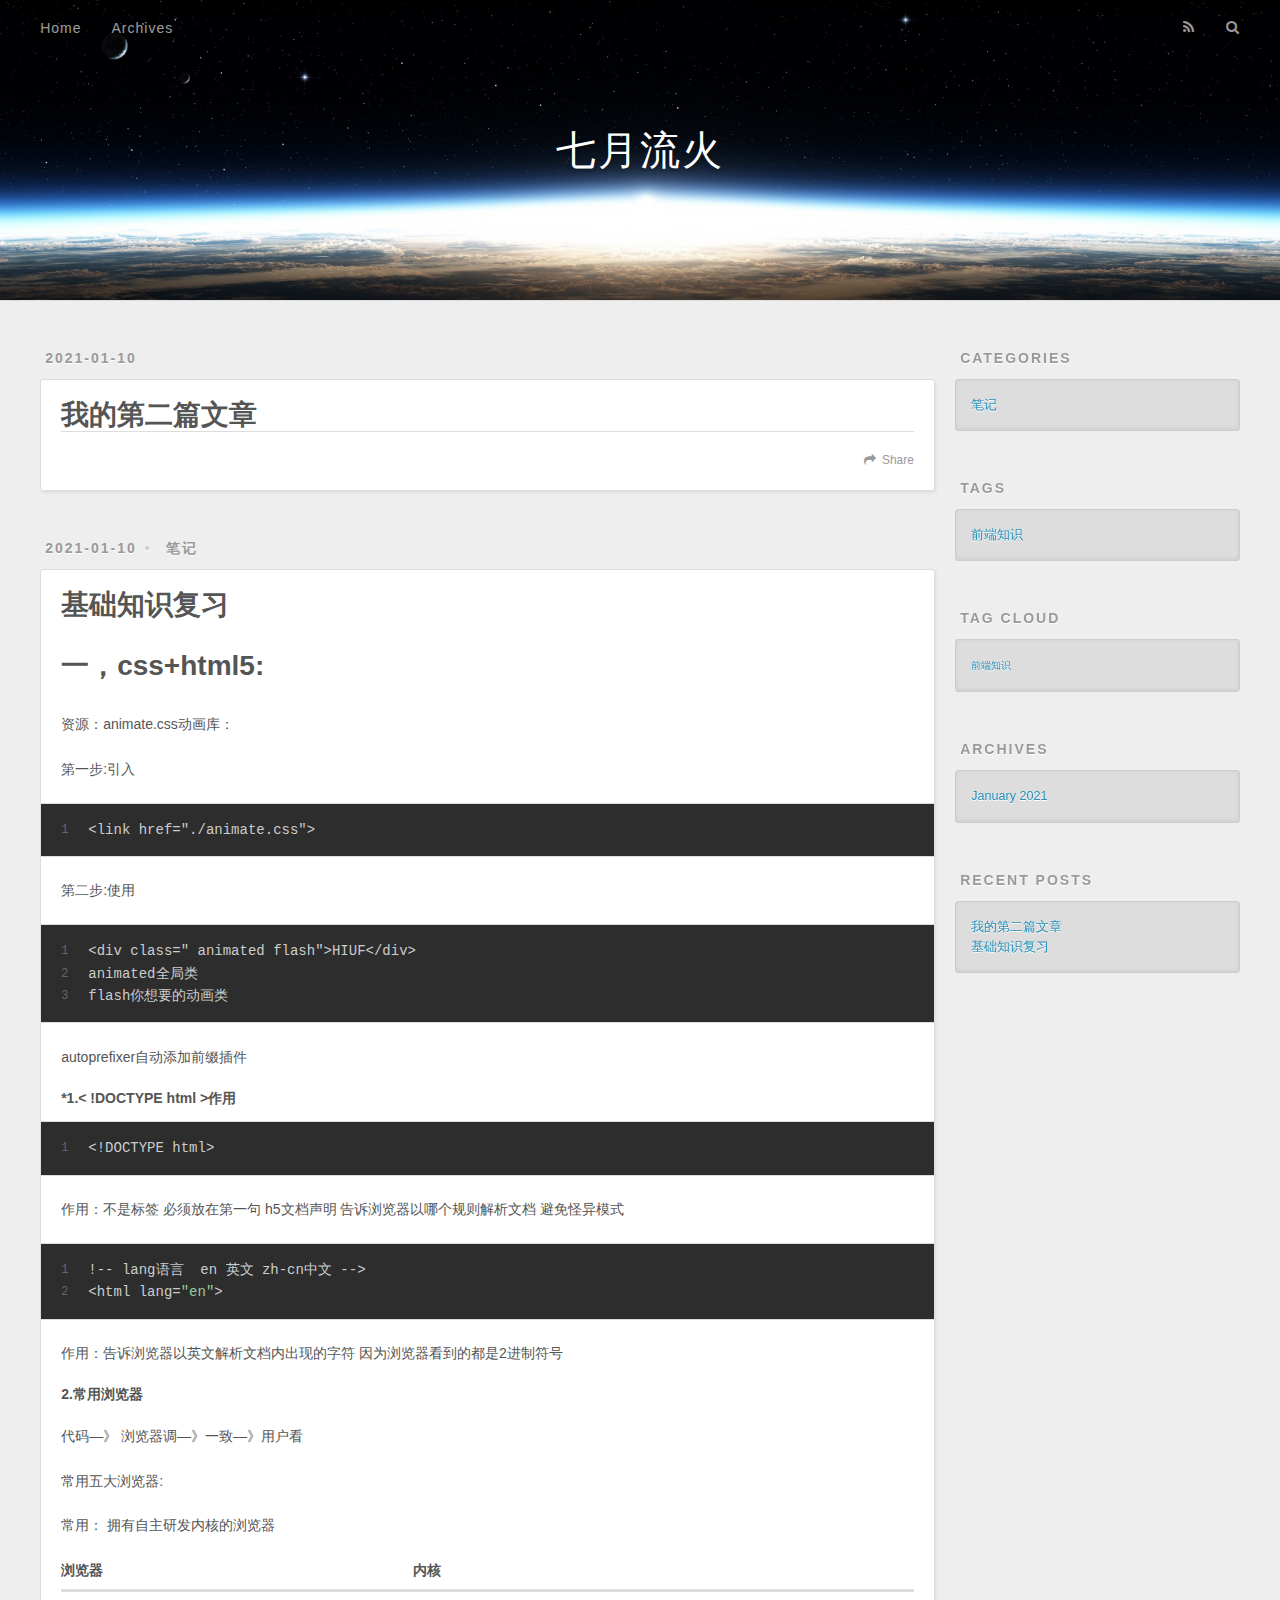
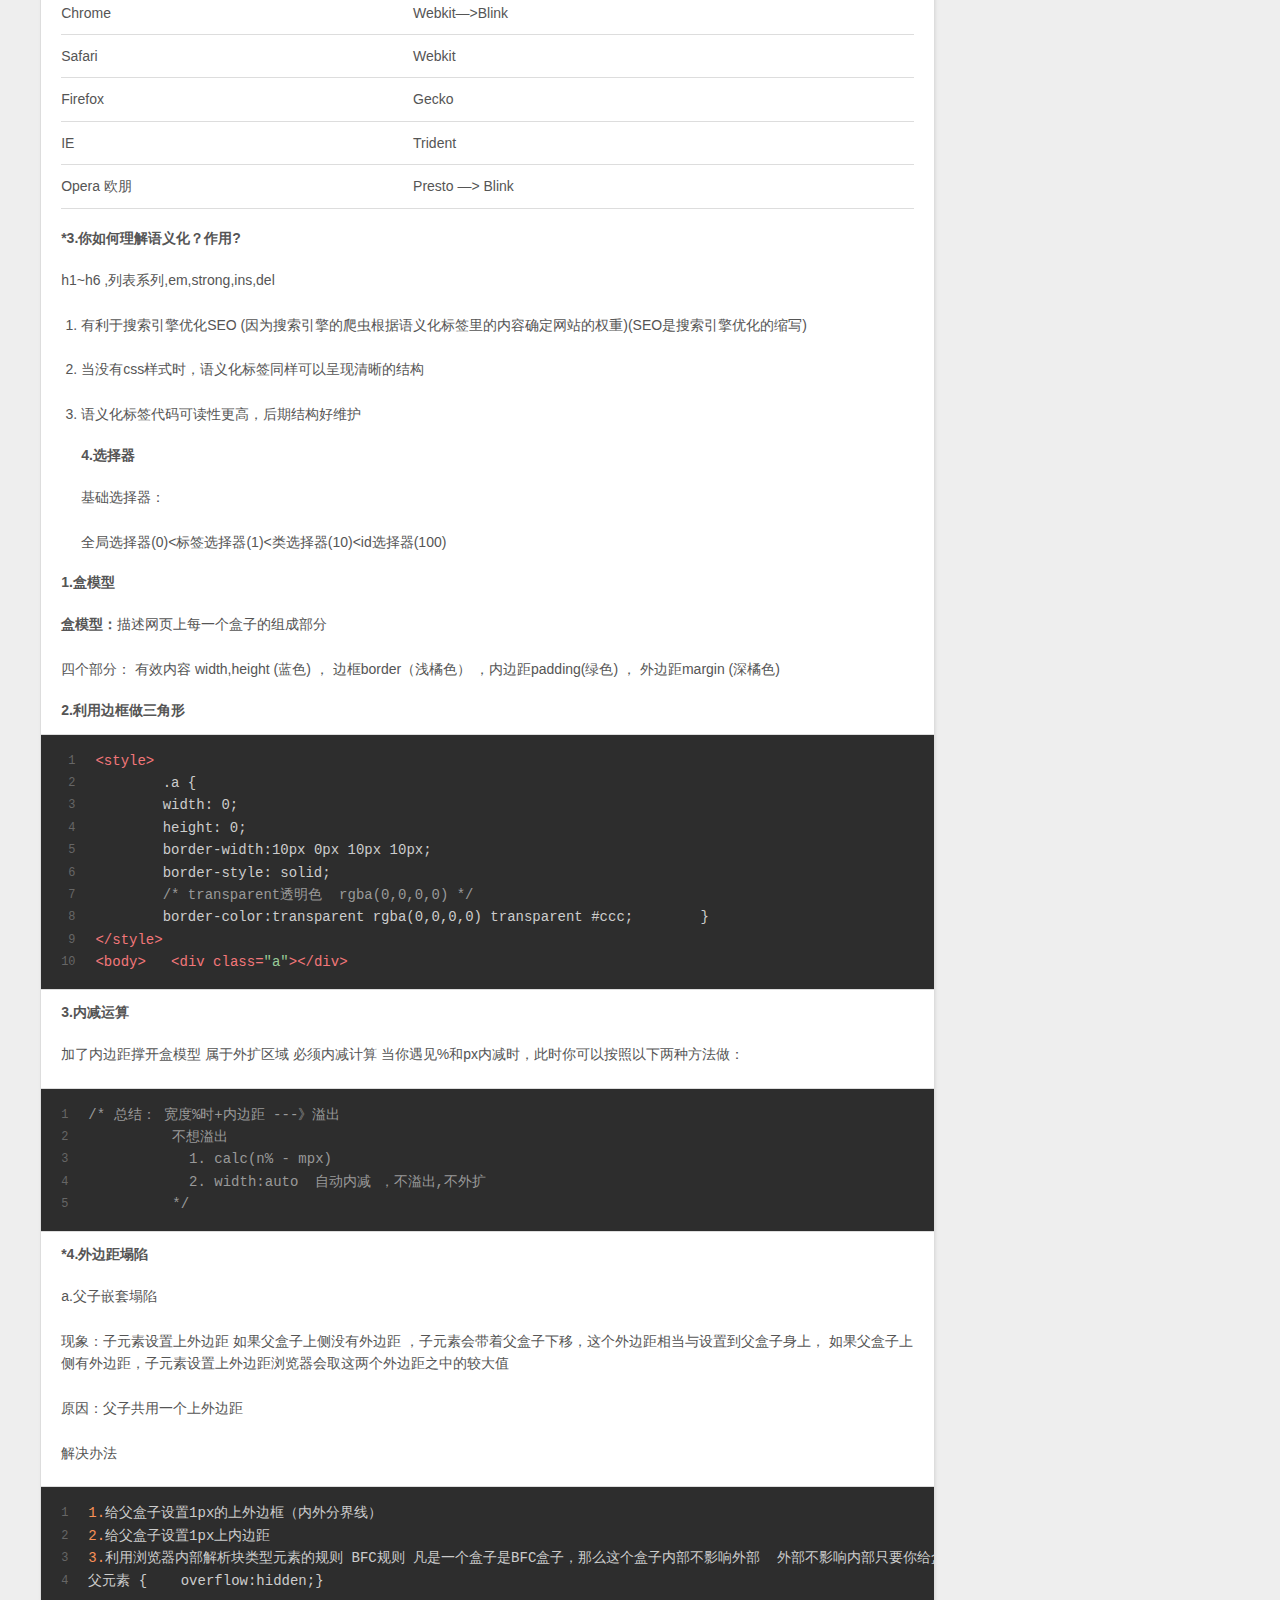
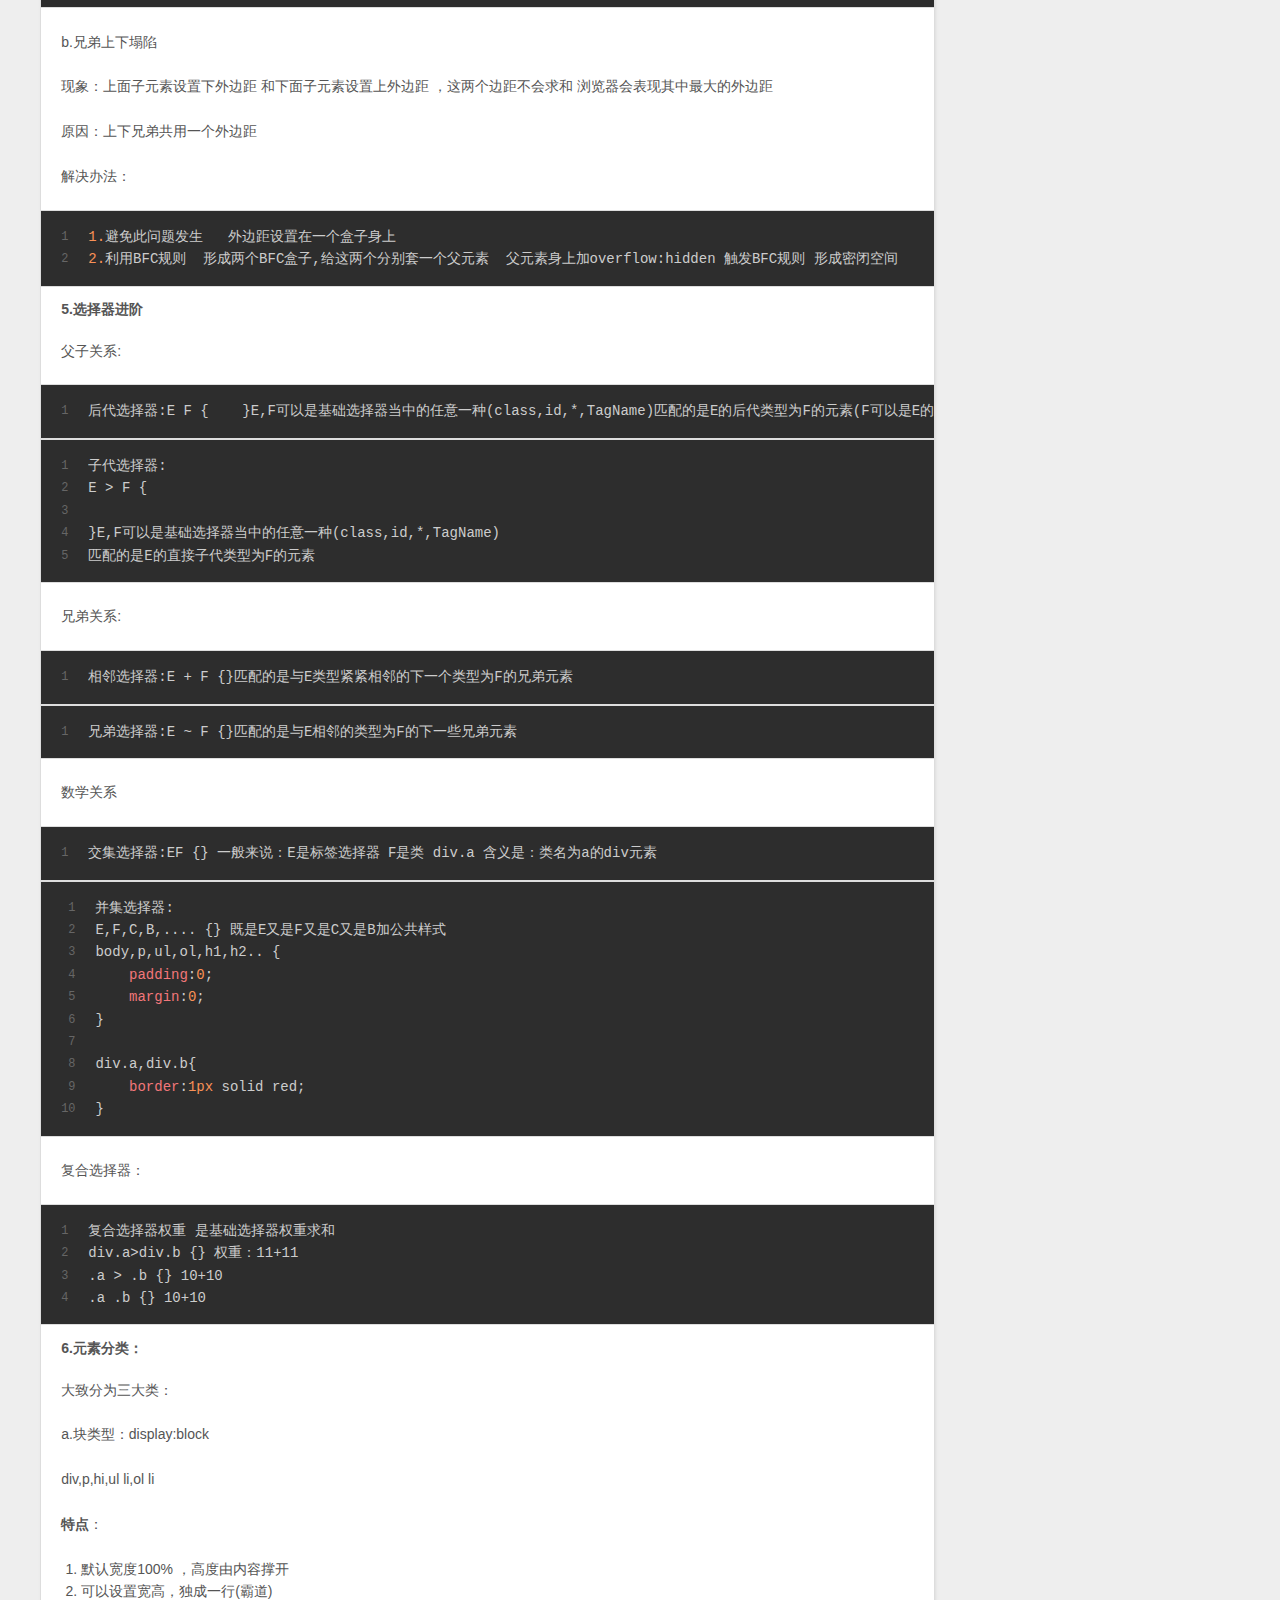
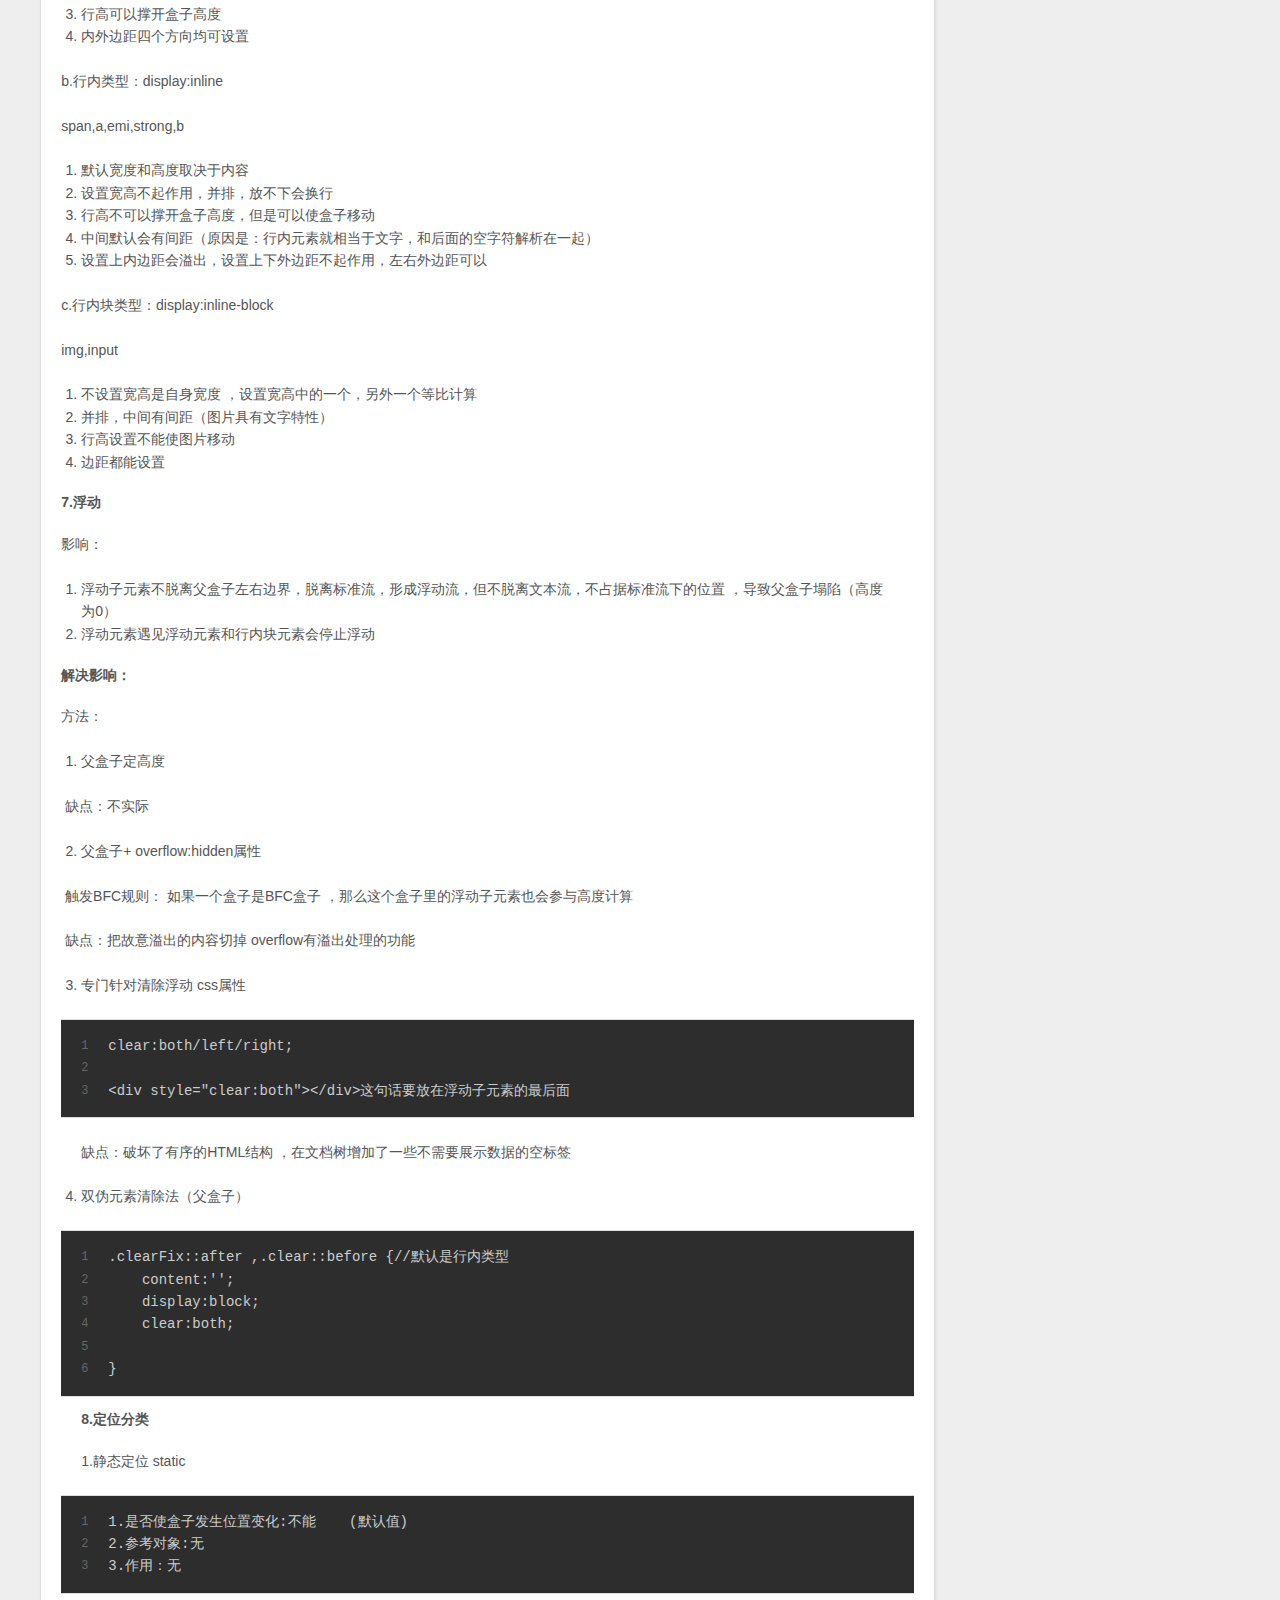
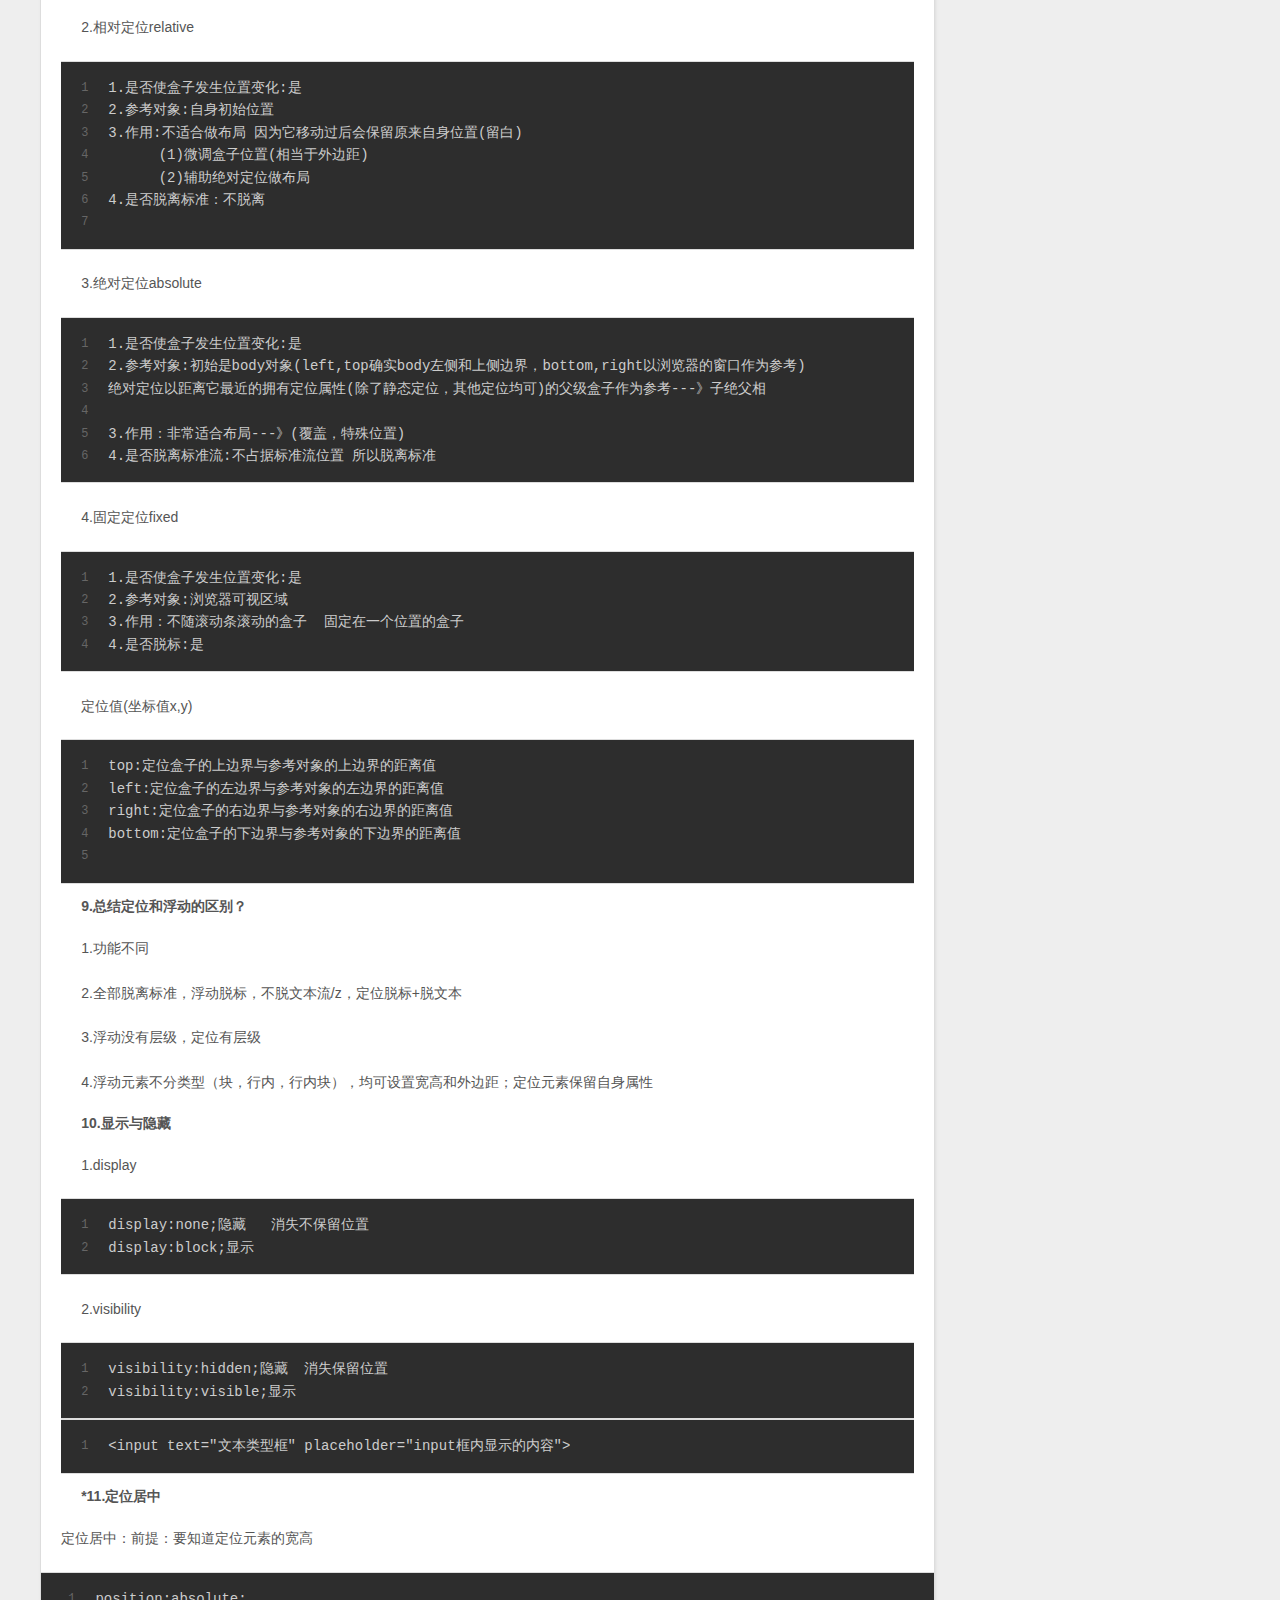
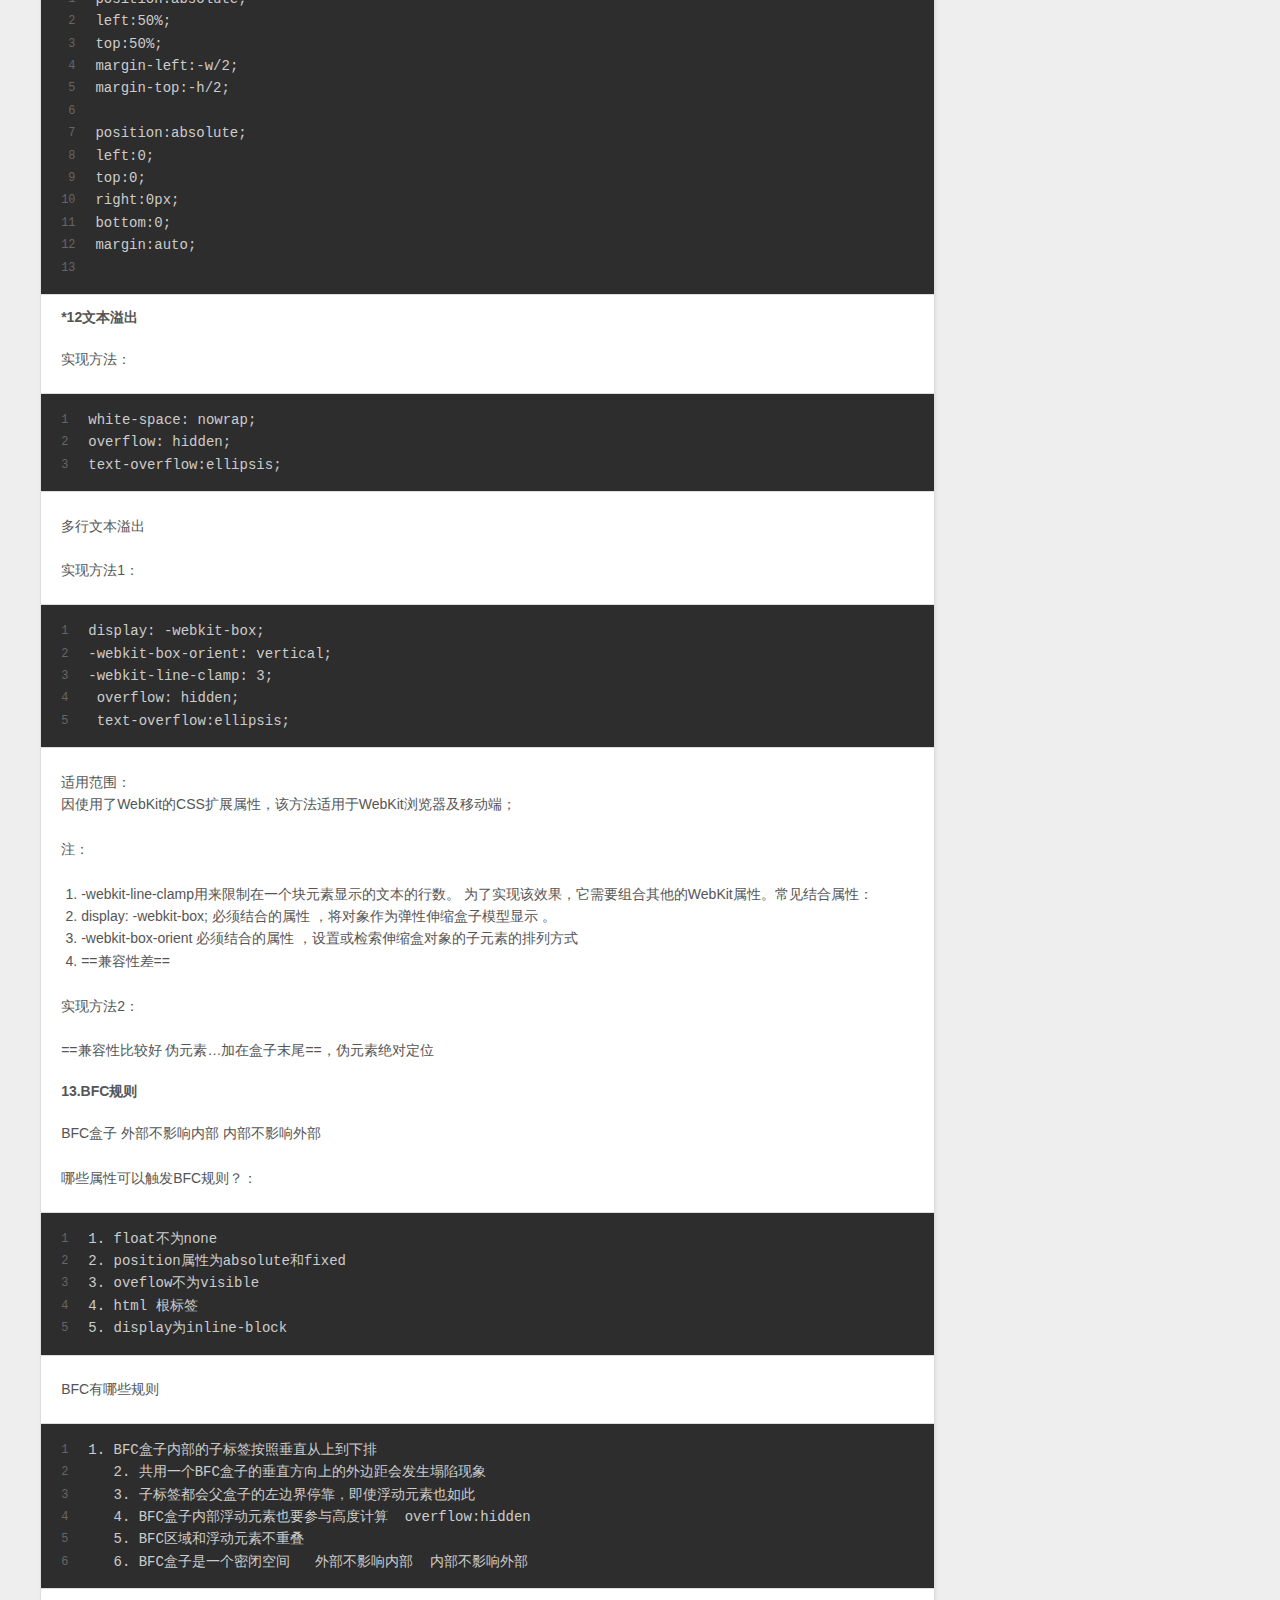
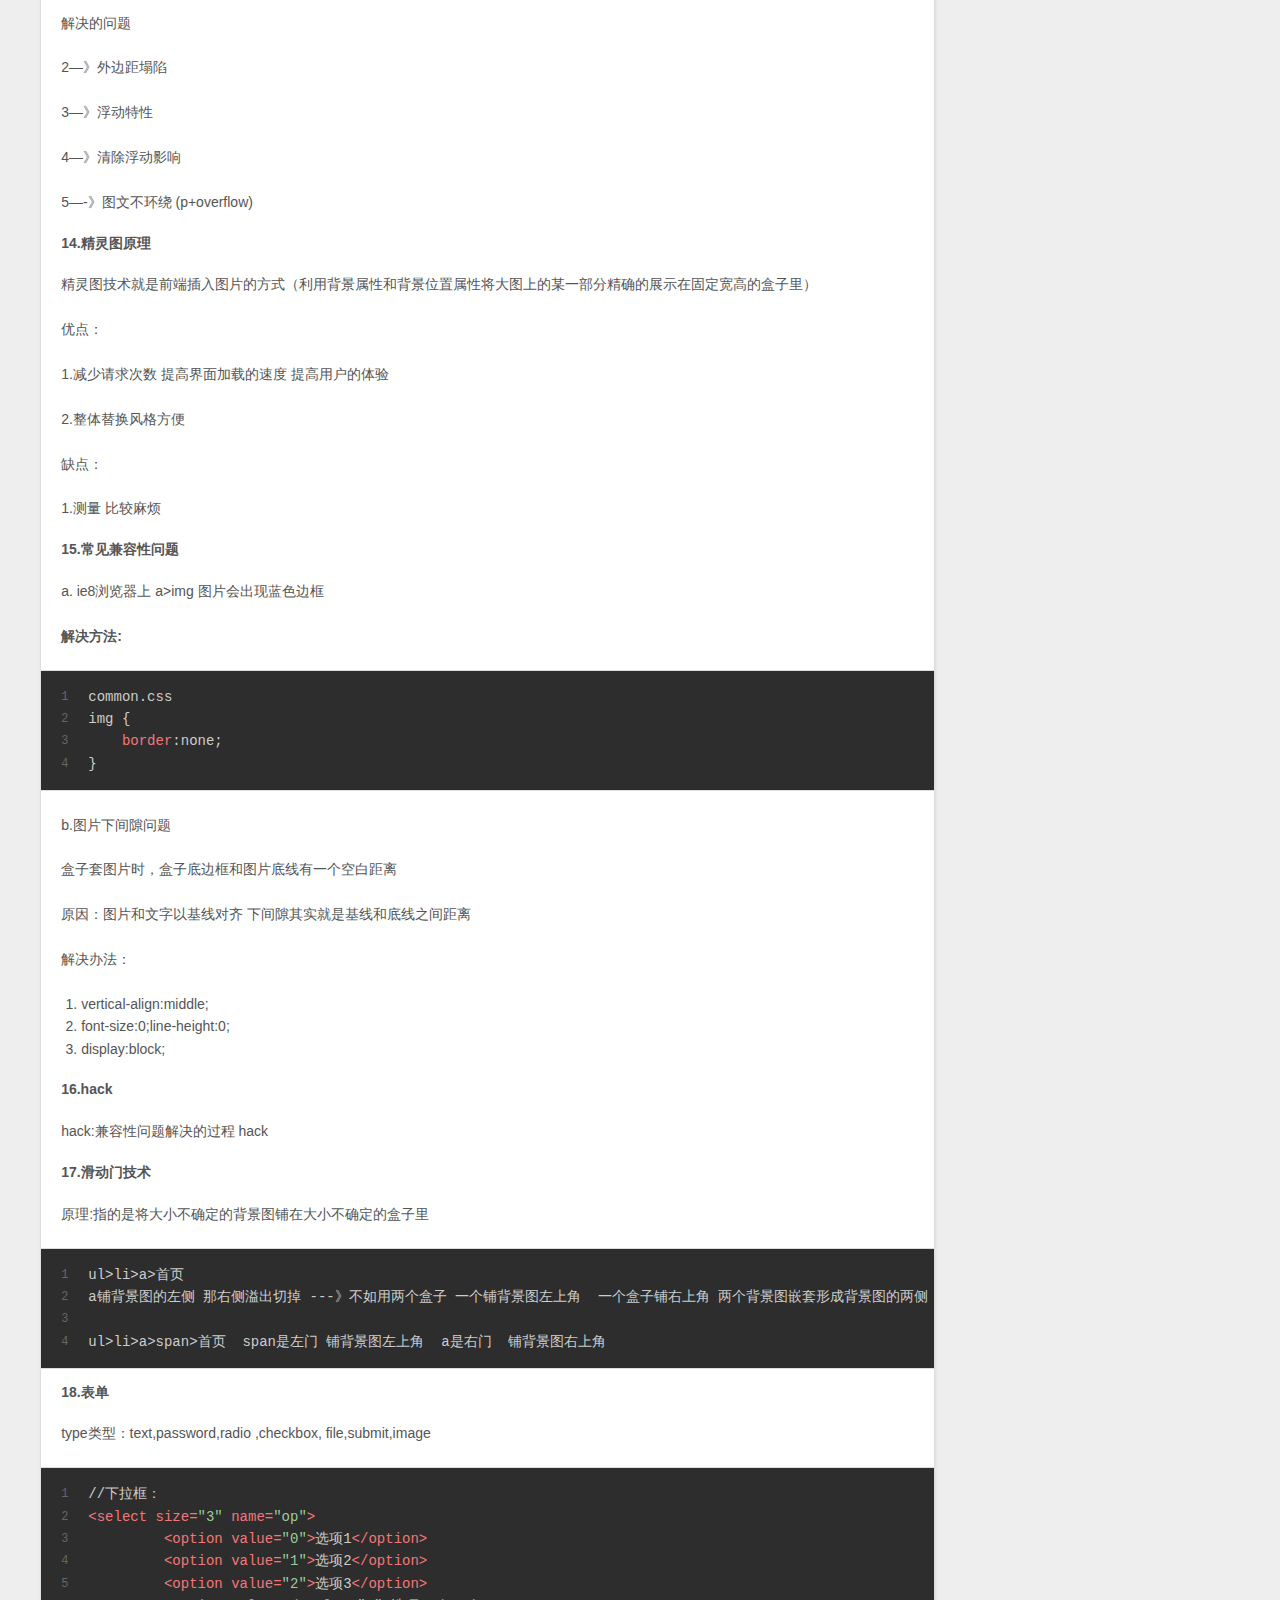
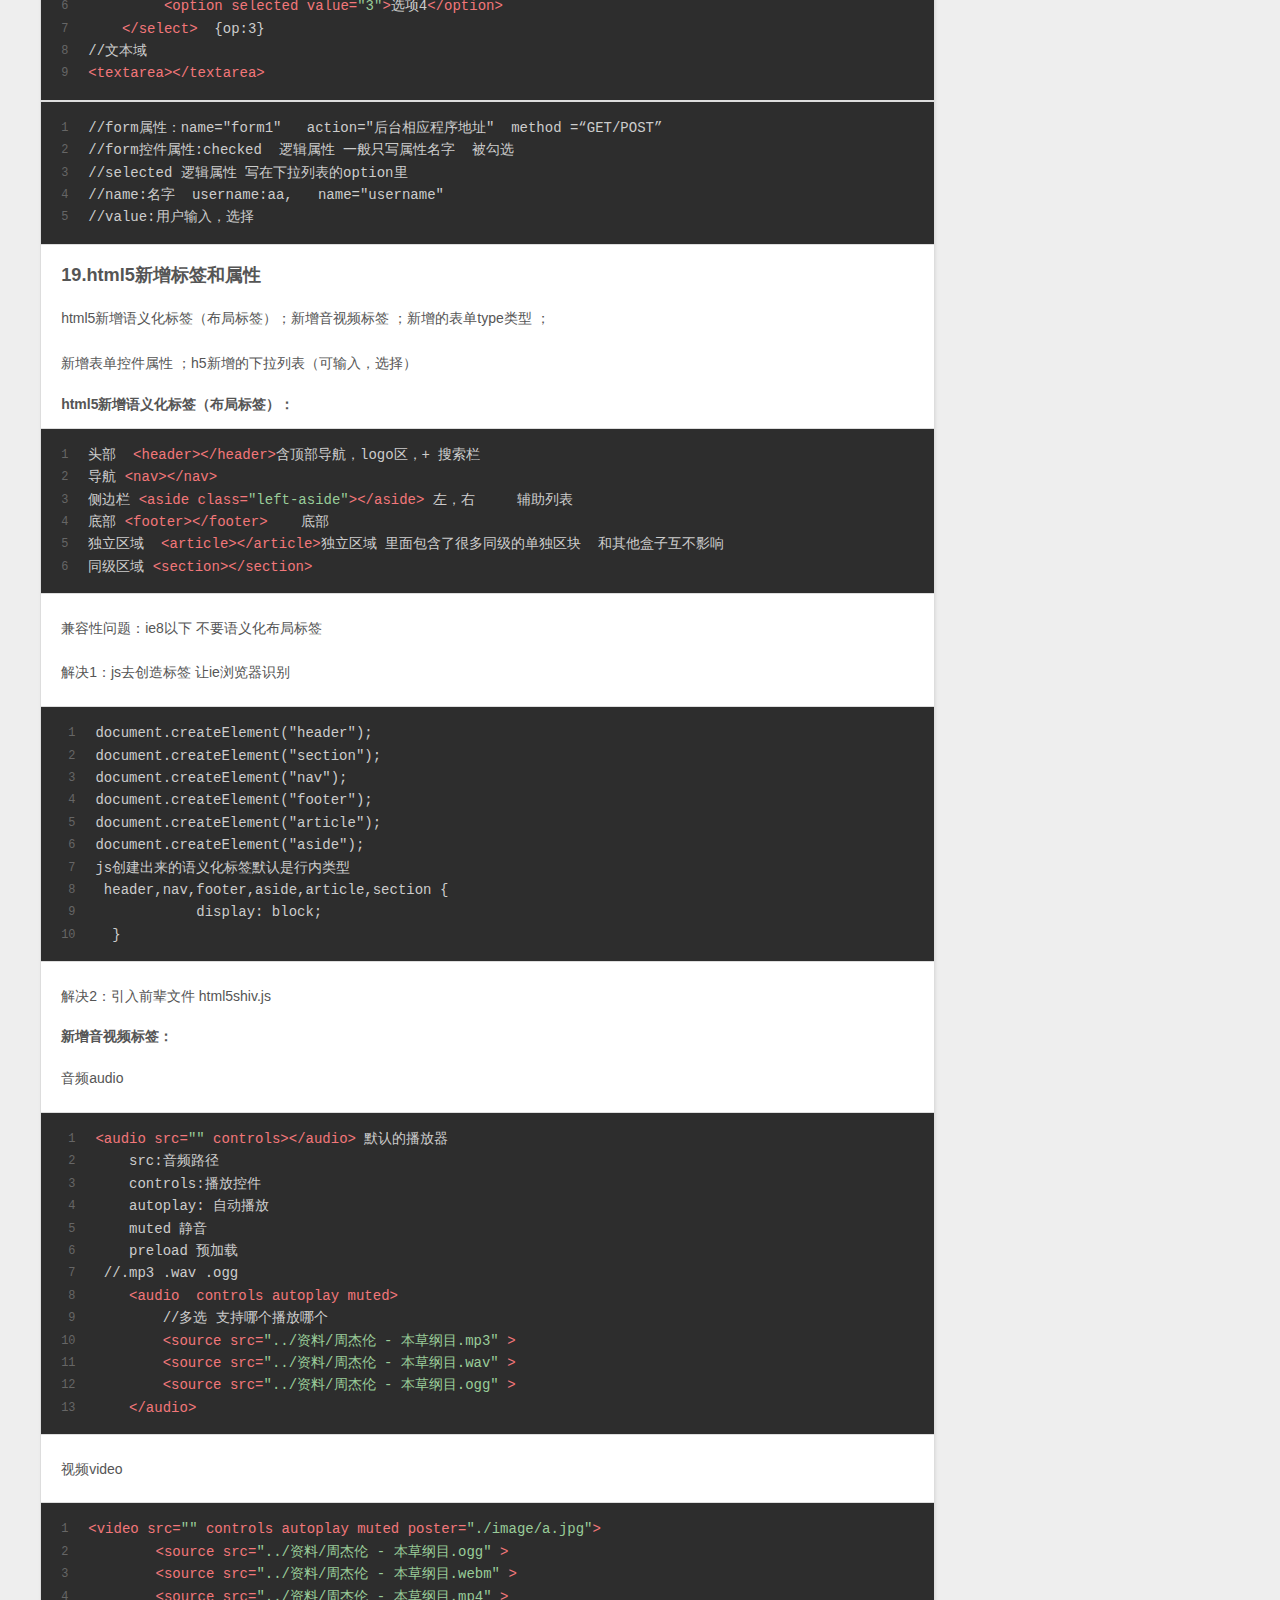
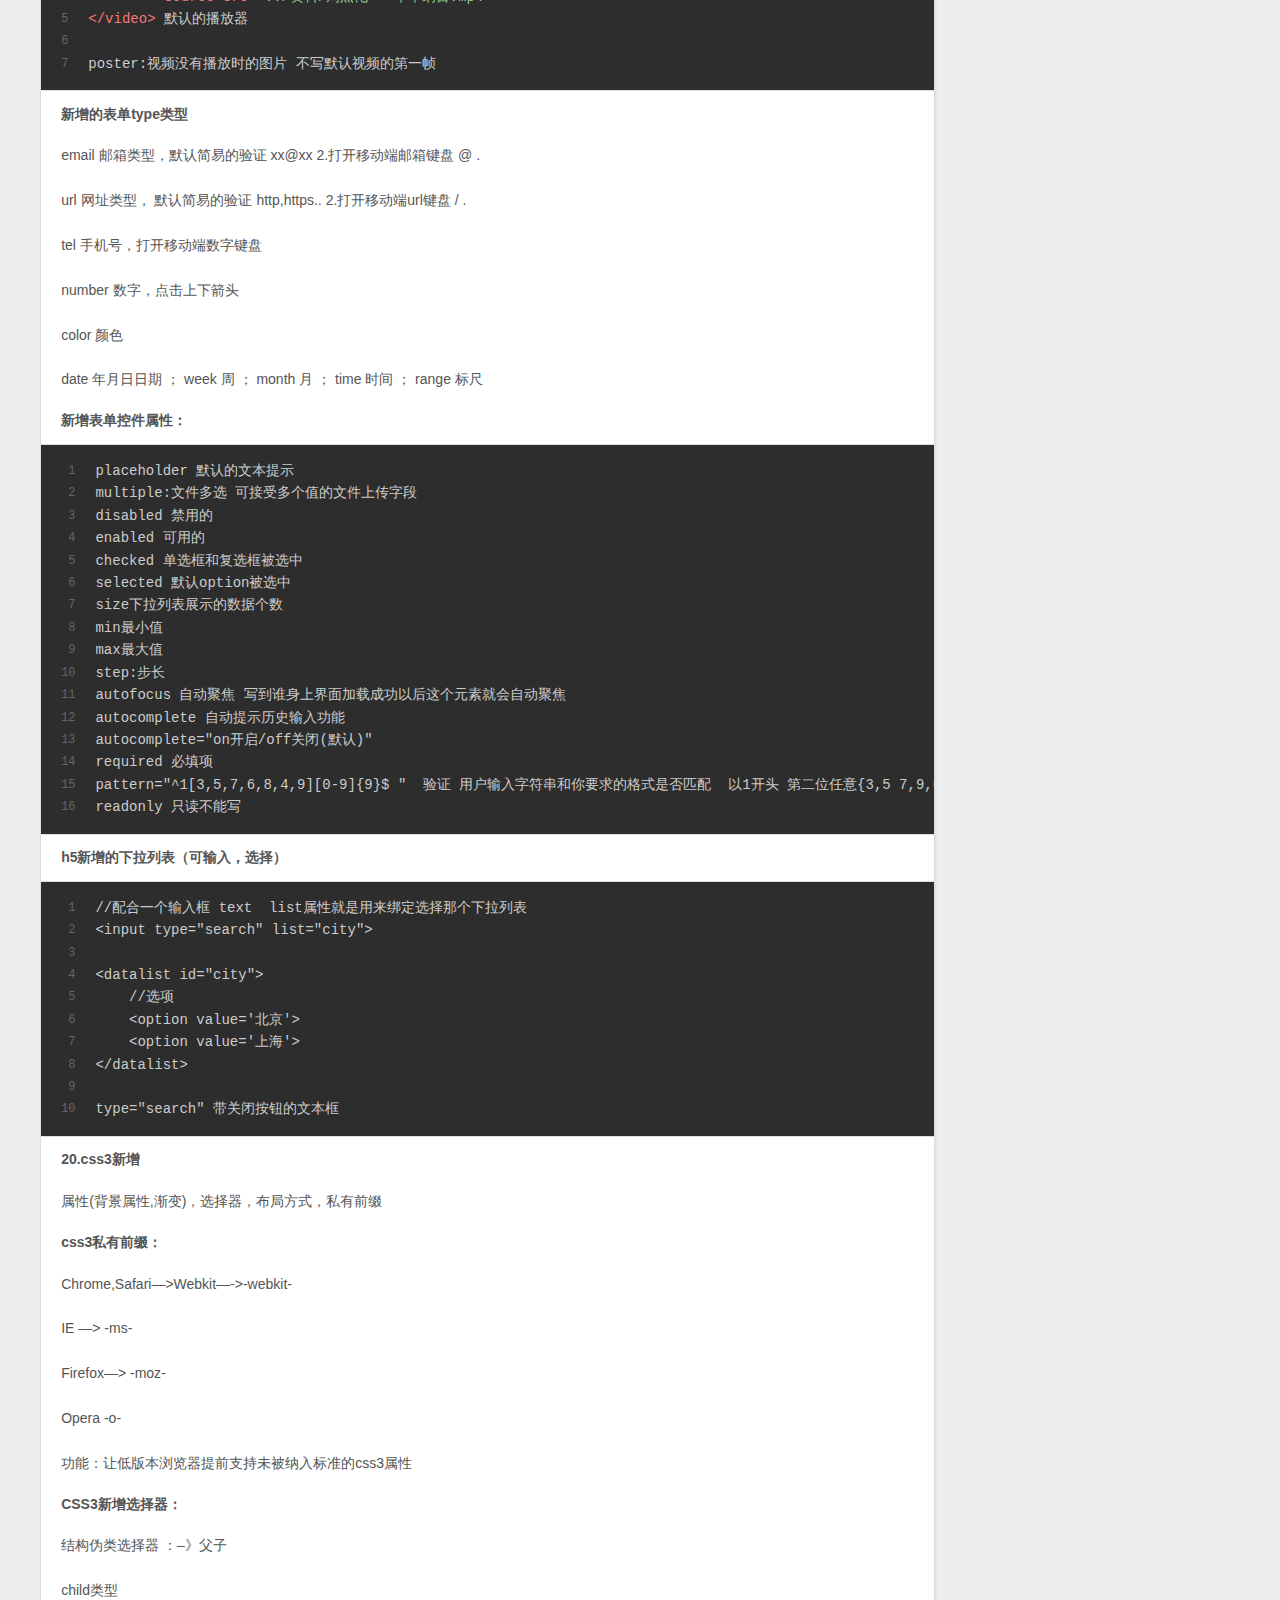
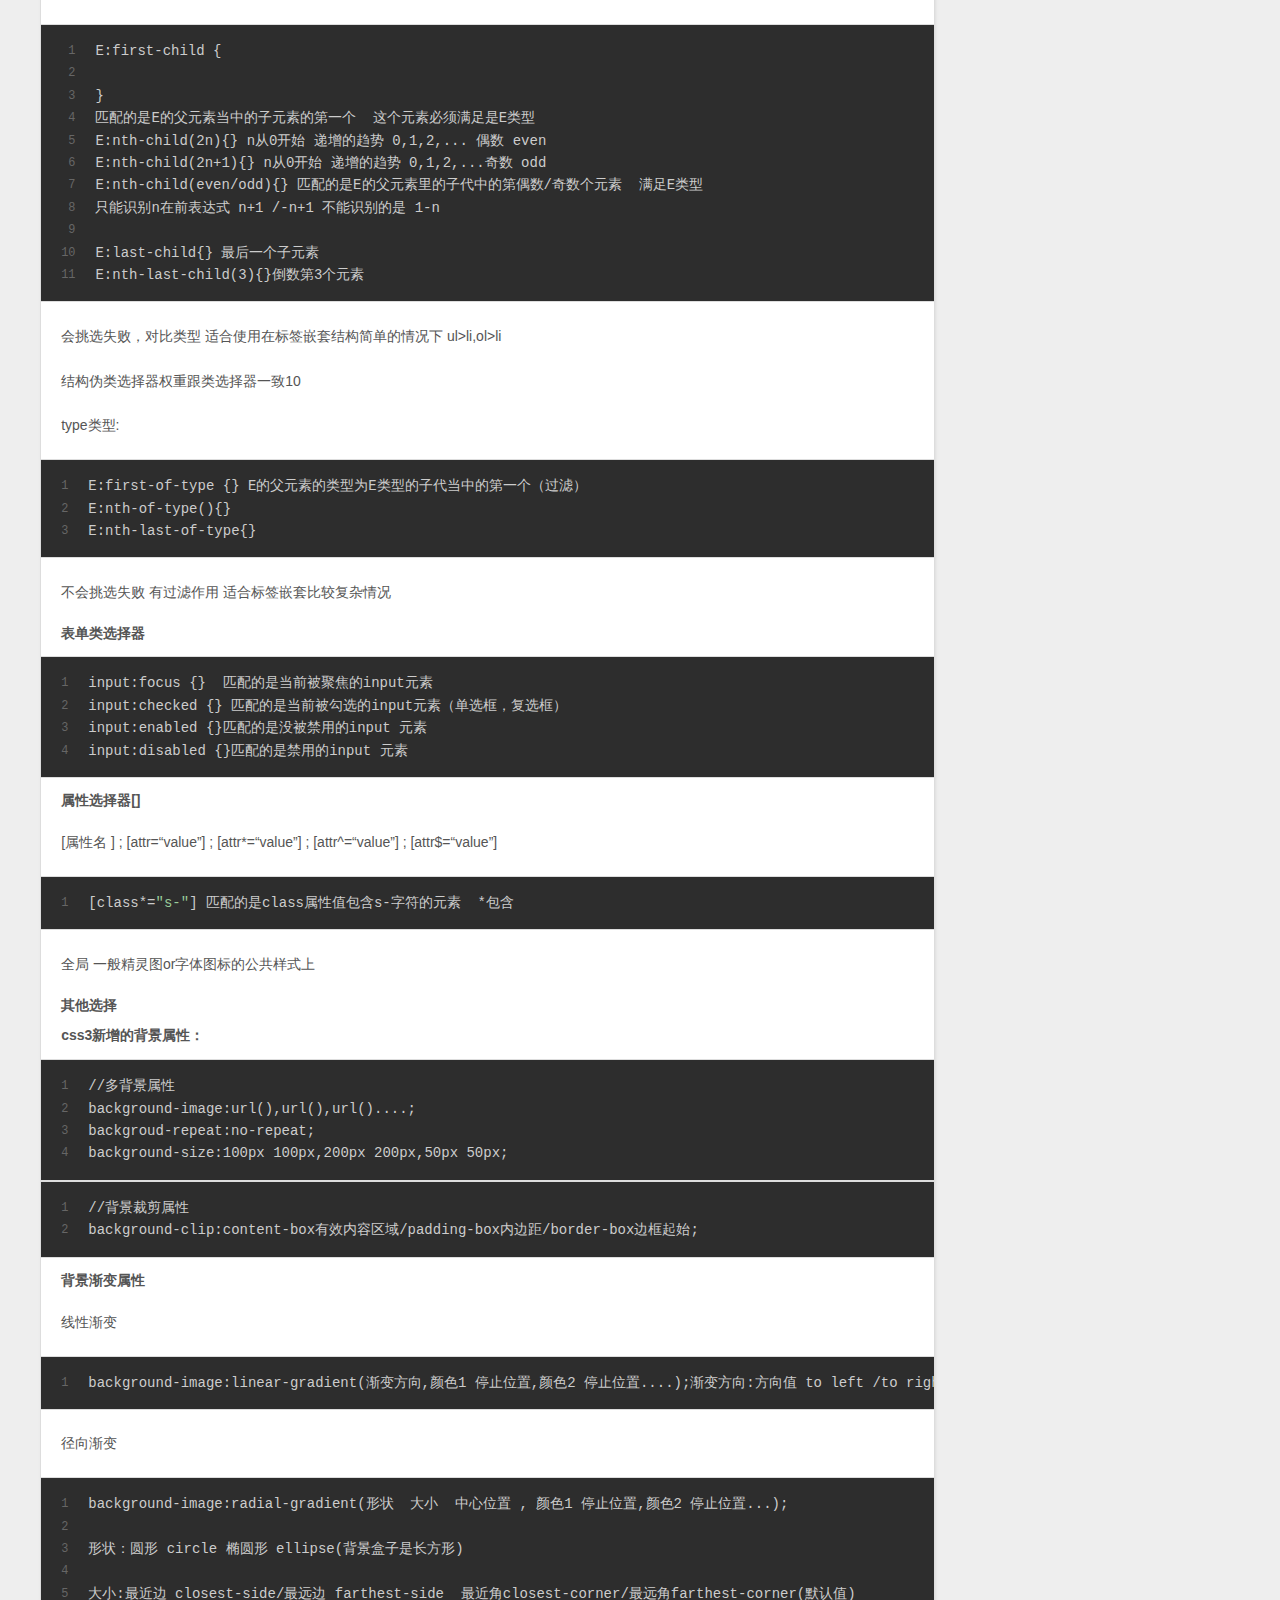
==== commit 00a37fb0: "Site updated: 2021-01-10 16:54:25" ====
--- a/index.html
+++ b/index.html
@@ -4,17 +4,17 @@
   <meta charset="utf-8">
   
   
-  <title>Hexo</title>
+  <title>七月流火</title>
   <meta name="viewport" content="width=device-width, initial-scale=1, shrink-to-fit=no">
   <meta property="og:type" content="website">
-<meta property="og:title" content="Hexo">
+<meta property="og:title" content="七月流火">
 <meta property="og:url" content="http://example.com/index.html">
-<meta property="og:site_name" content="Hexo">
+<meta property="og:site_name" content="七月流火">
 <meta property="og:locale" content="en_US">
 <meta property="article:author" content="John Doe">
 <meta name="twitter:card" content="summary">
   
-    <link rel="alternate" href="/atom.xml" title="Hexo" type="application/atom+xml">
+    <link rel="alternate" href="/atom.xml" title="七月流火" type="application/atom+xml">
   
   
     <link rel="shortcut icon" href="/favicon.png">
@@ -42,7 +42,7 @@
   <div id="header-outer" class="outer">
     <div id="header-title" class="inner">
       <h1 id="logo-wrap">
-        <a href="/" id="logo">Hexo</a>
+        <a href="/" id="logo">七月流火</a>
       </h1>
       
     </div>
@@ -97,7 +97,7 @@
       
     </div>
     <footer class="article-footer">
-      <a data-url="http://example.com/2021/01/10/%E6%88%91%E7%9A%84%E7%AC%AC%E4%BA%8C%E7%AF%87%E6%96%87%E7%AB%A0/" data-id="ckjqvpeve0000ikv97gv48qiq" data-title="我的第二篇文章" class="article-share-link">Share</a>
+      <a data-url="http://example.com/2021/01/10/%E6%88%91%E7%9A%84%E7%AC%AC%E4%BA%8C%E7%AF%87%E6%96%87%E7%AB%A0/" data-id="ckjqwi8790001vsv9axwyff2s" data-title="我的第二篇文章" class="article-share-link">Share</a>
       
       
       
@@ -1306,7 +1306,7 @@
       
     </div>
     <footer class="article-footer">
-      <a data-url="http://example.com/2021/01/10/%E5%9F%BA%E7%A1%80%E7%9F%A5%E8%AF%86%E7%82%B9%E6%95%B4%E7%90%86/" data-id="ckjqvcp570001o4v90ub9gyov" data-title="基础知识复习" class="article-share-link">Share</a>
+      <a data-url="http://example.com/2021/01/10/%E5%9F%BA%E7%A1%80%E7%9F%A5%E8%AF%86%E7%82%B9%E6%95%B4%E7%90%86/" data-id="ckjqwi87s0003vsv961hah47h" data-title="基础知识复习" class="article-share-link">Share</a>
       
       
       
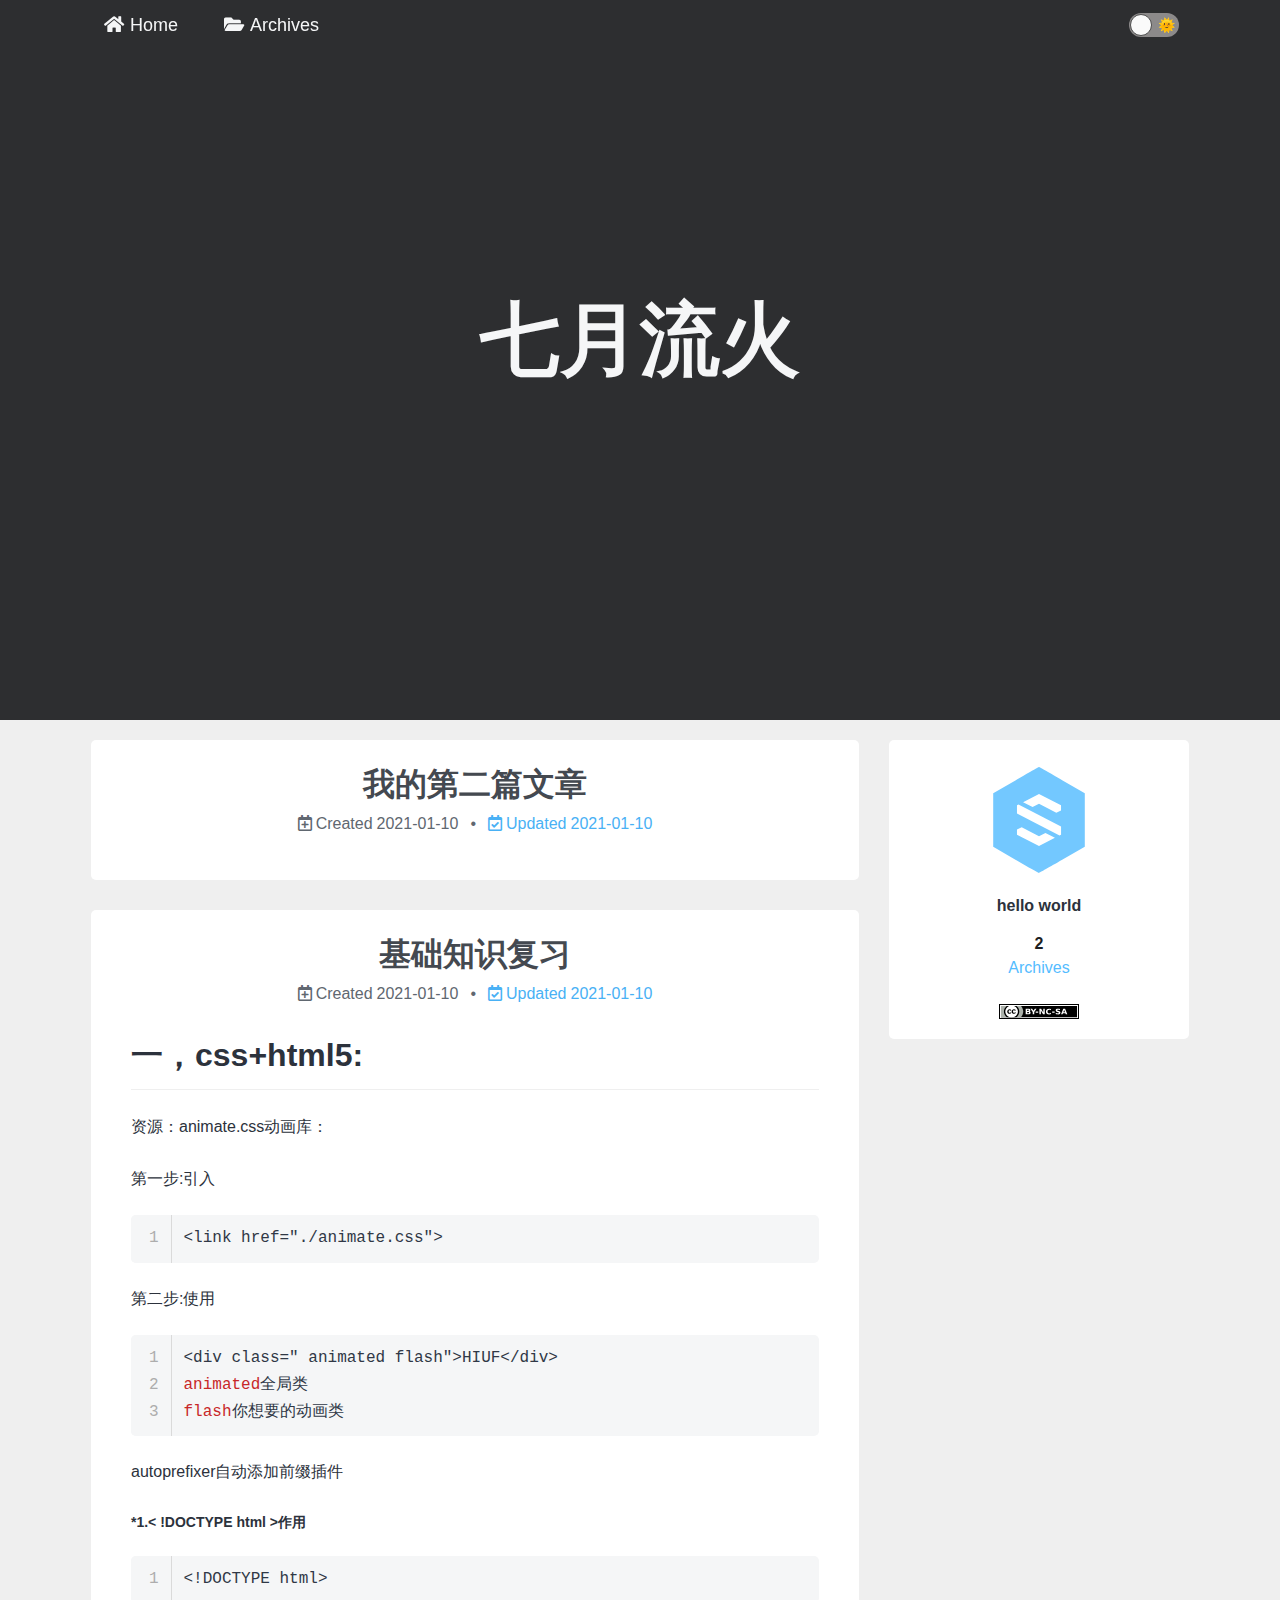
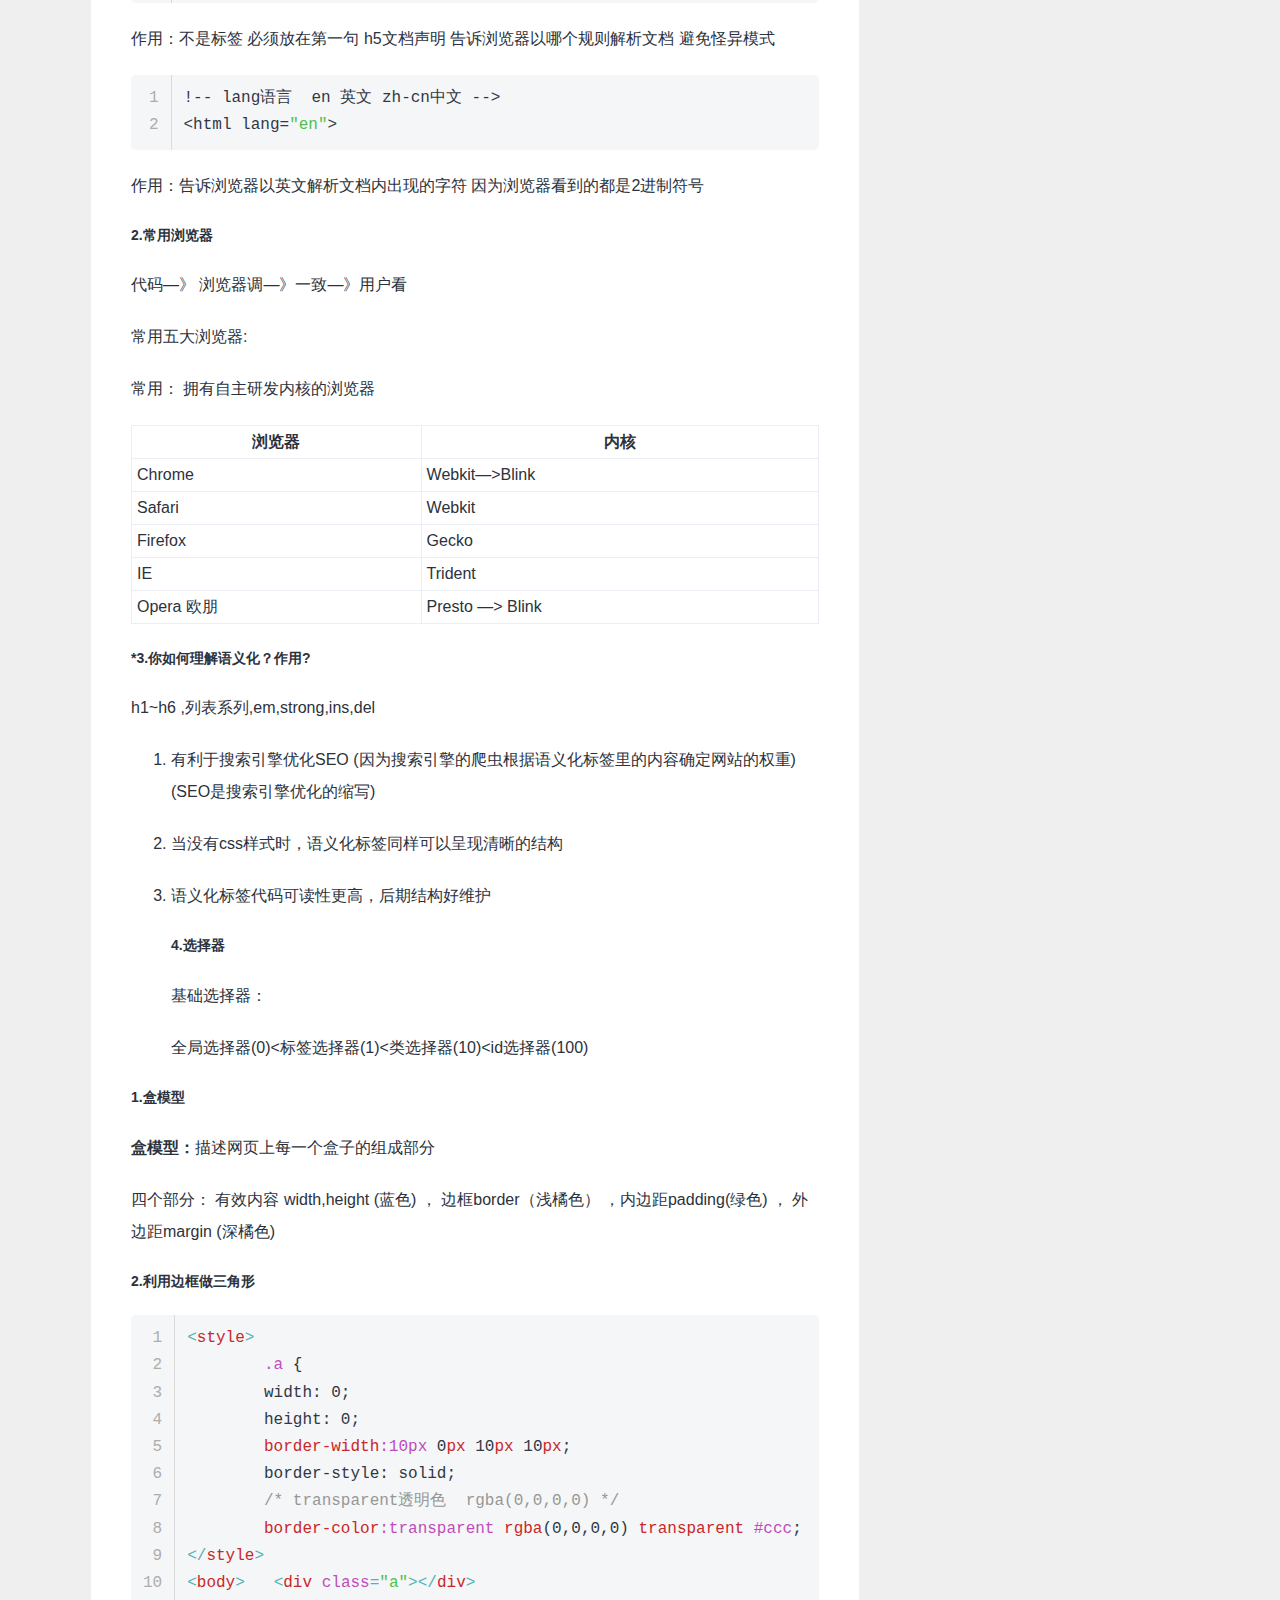
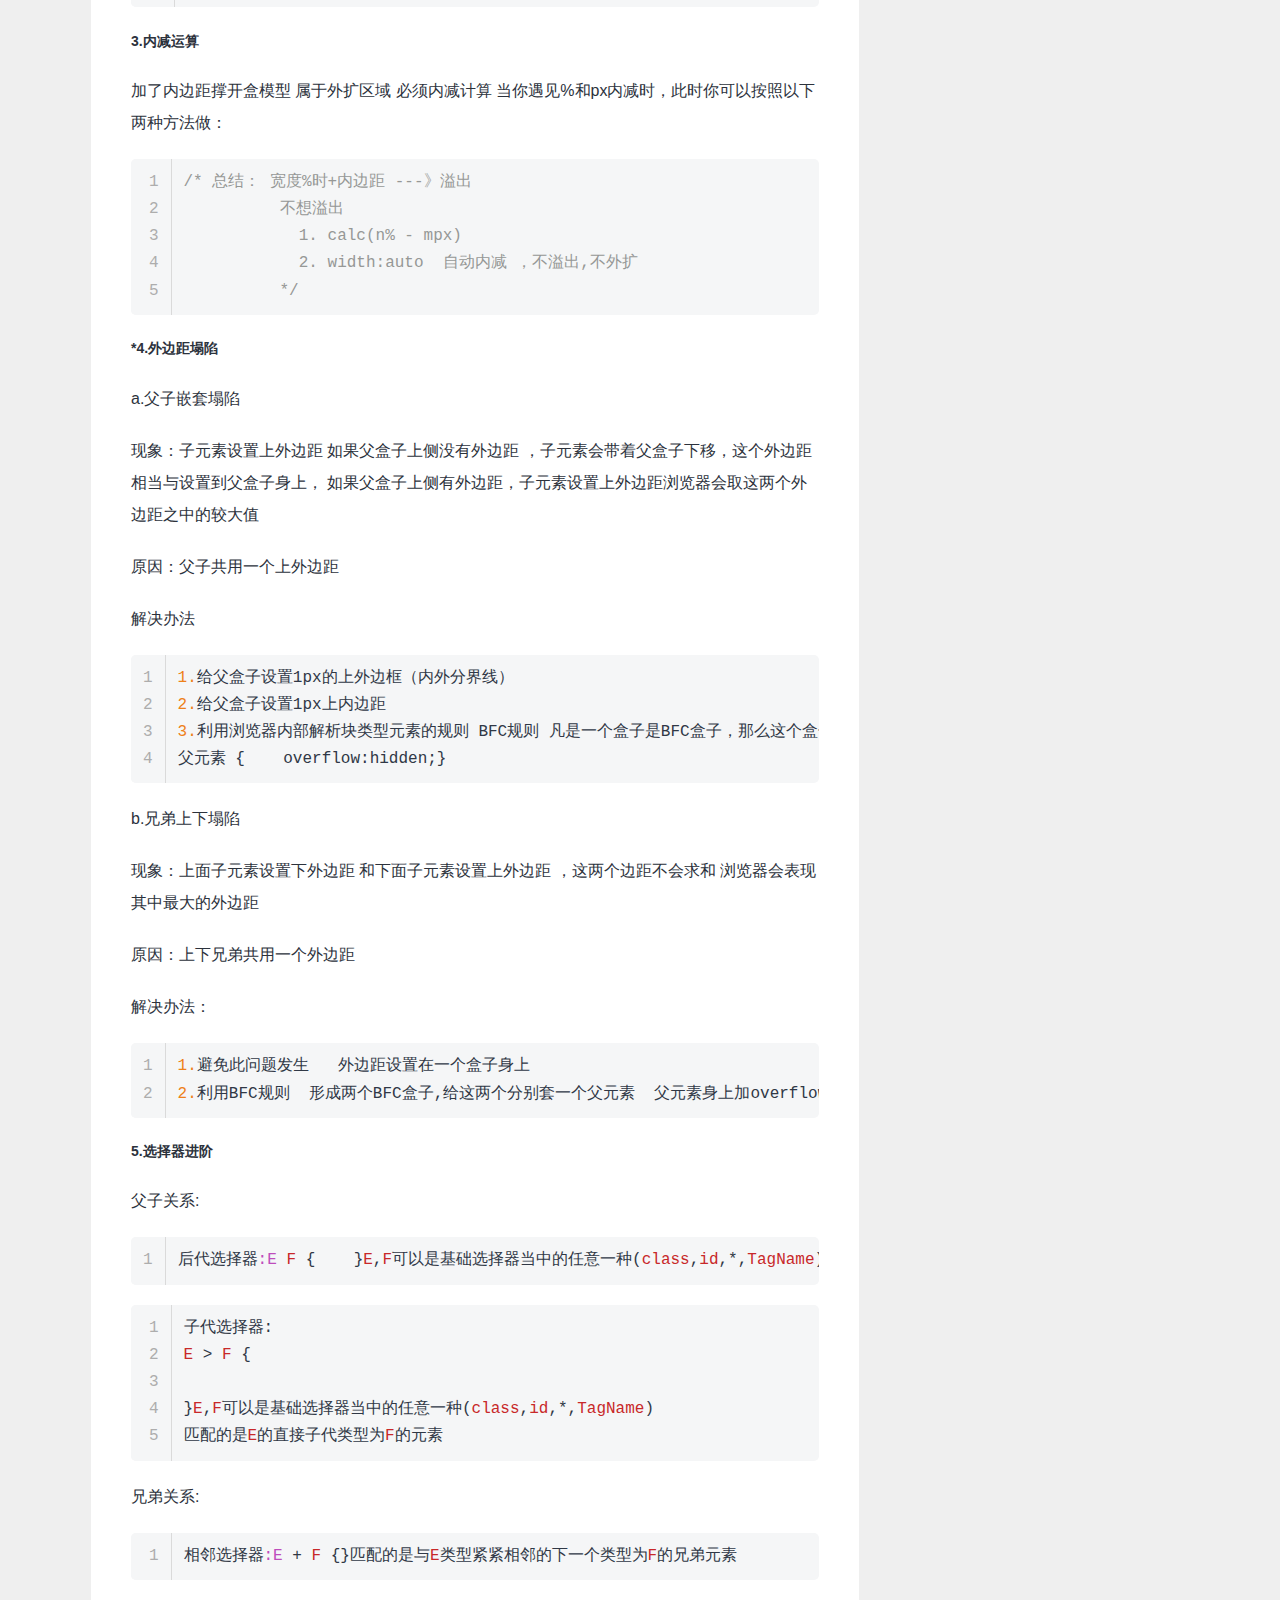
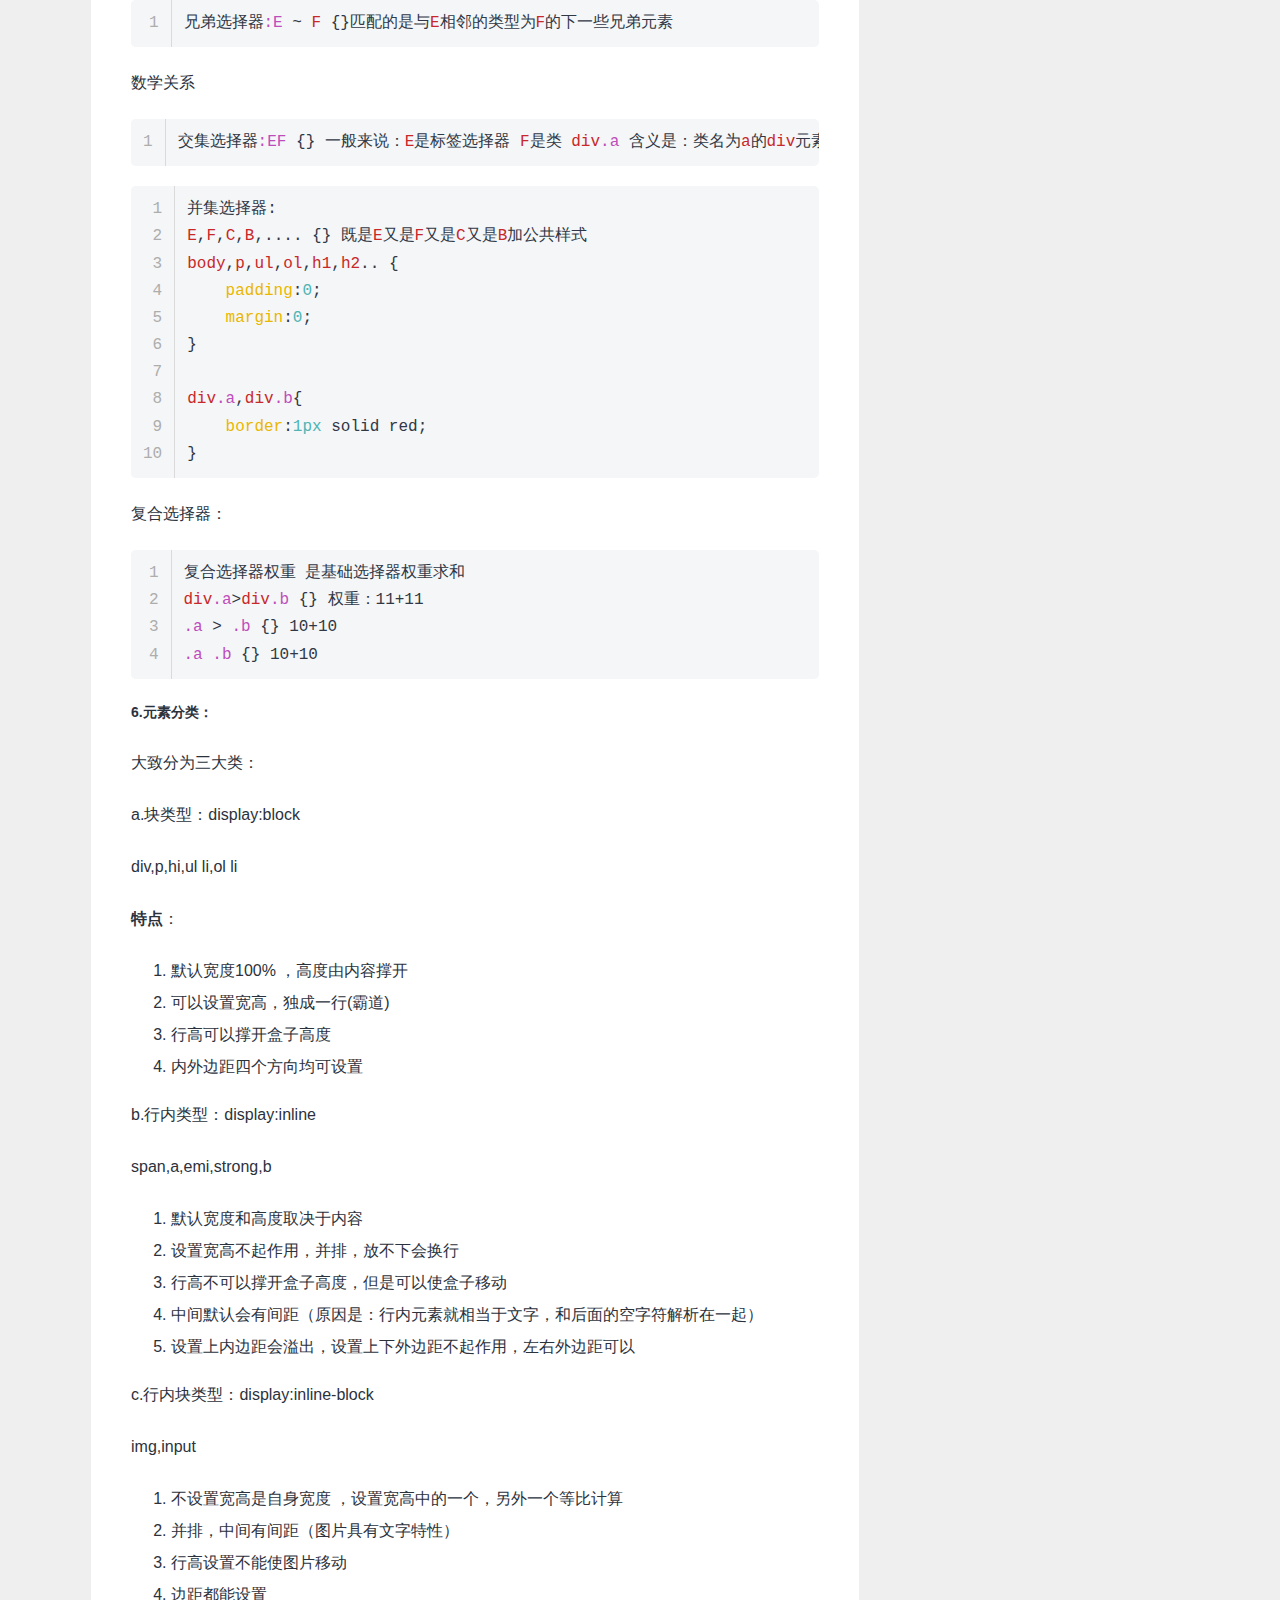
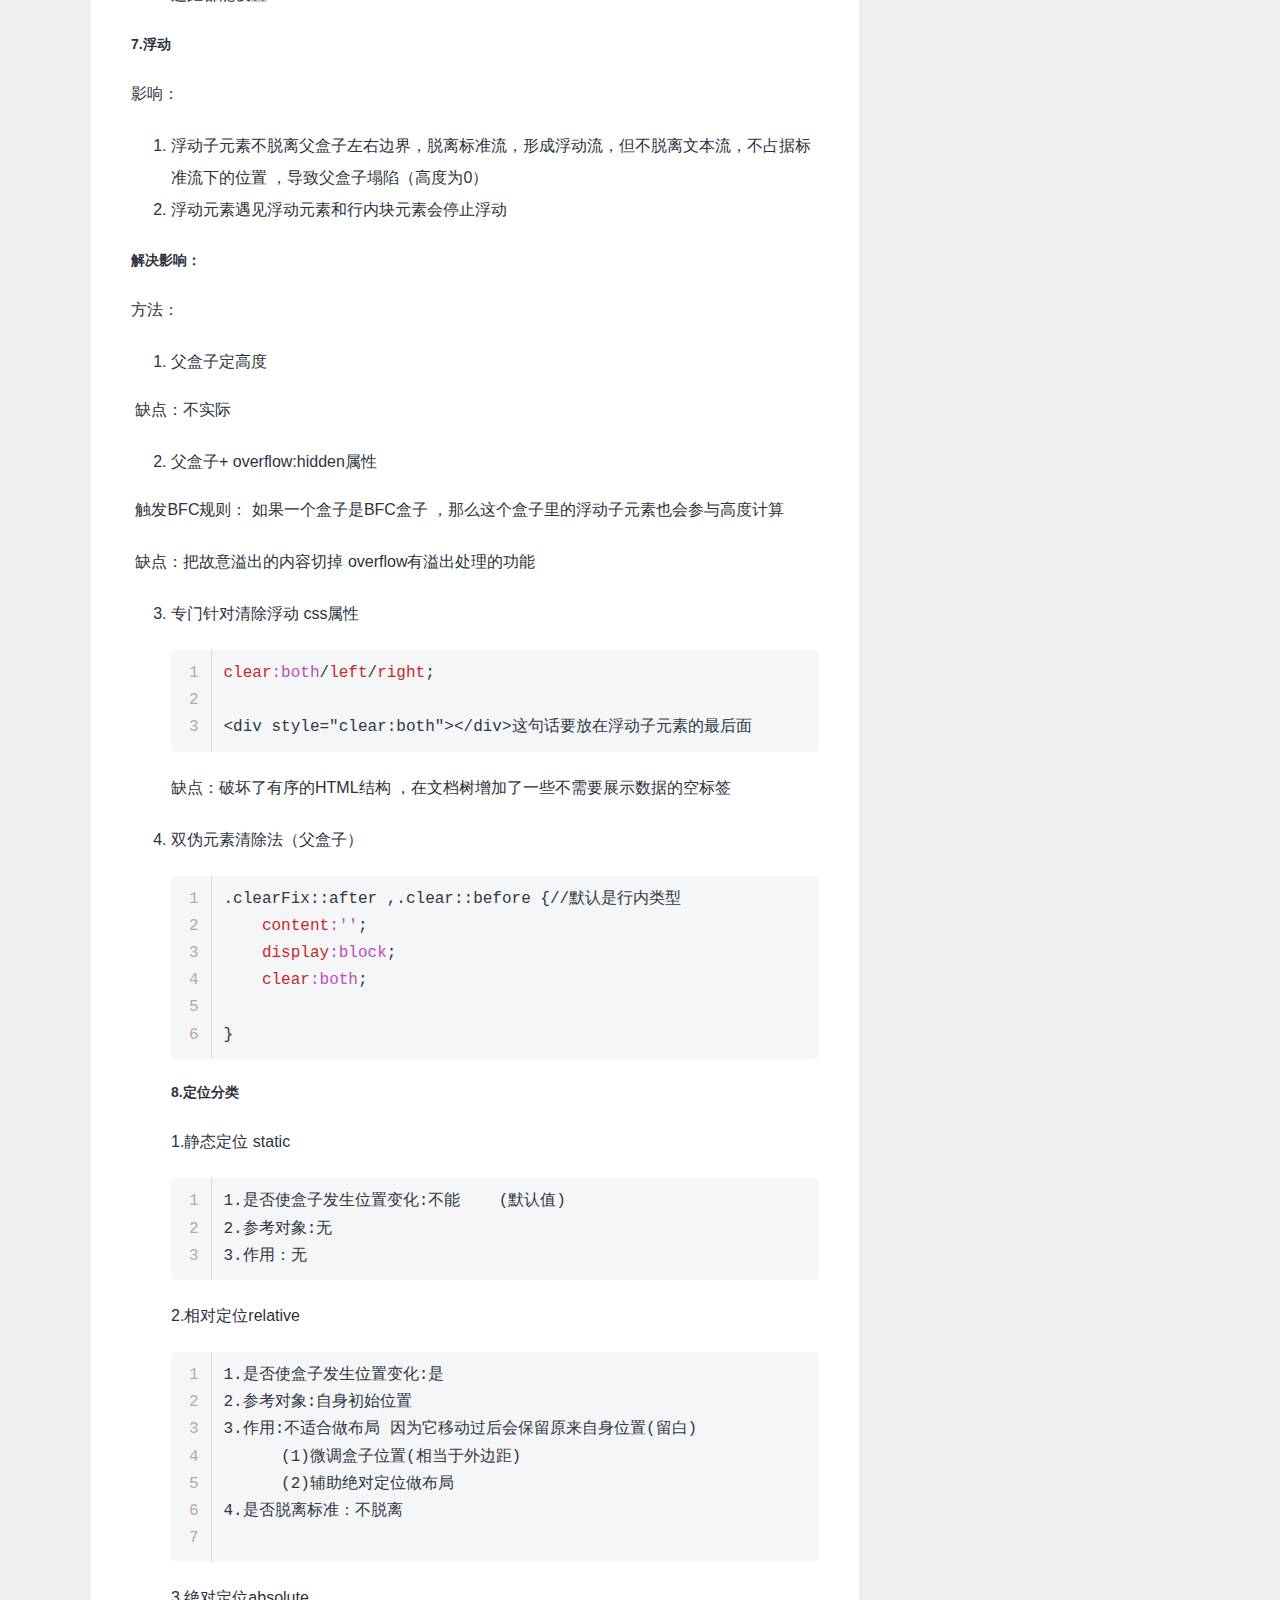
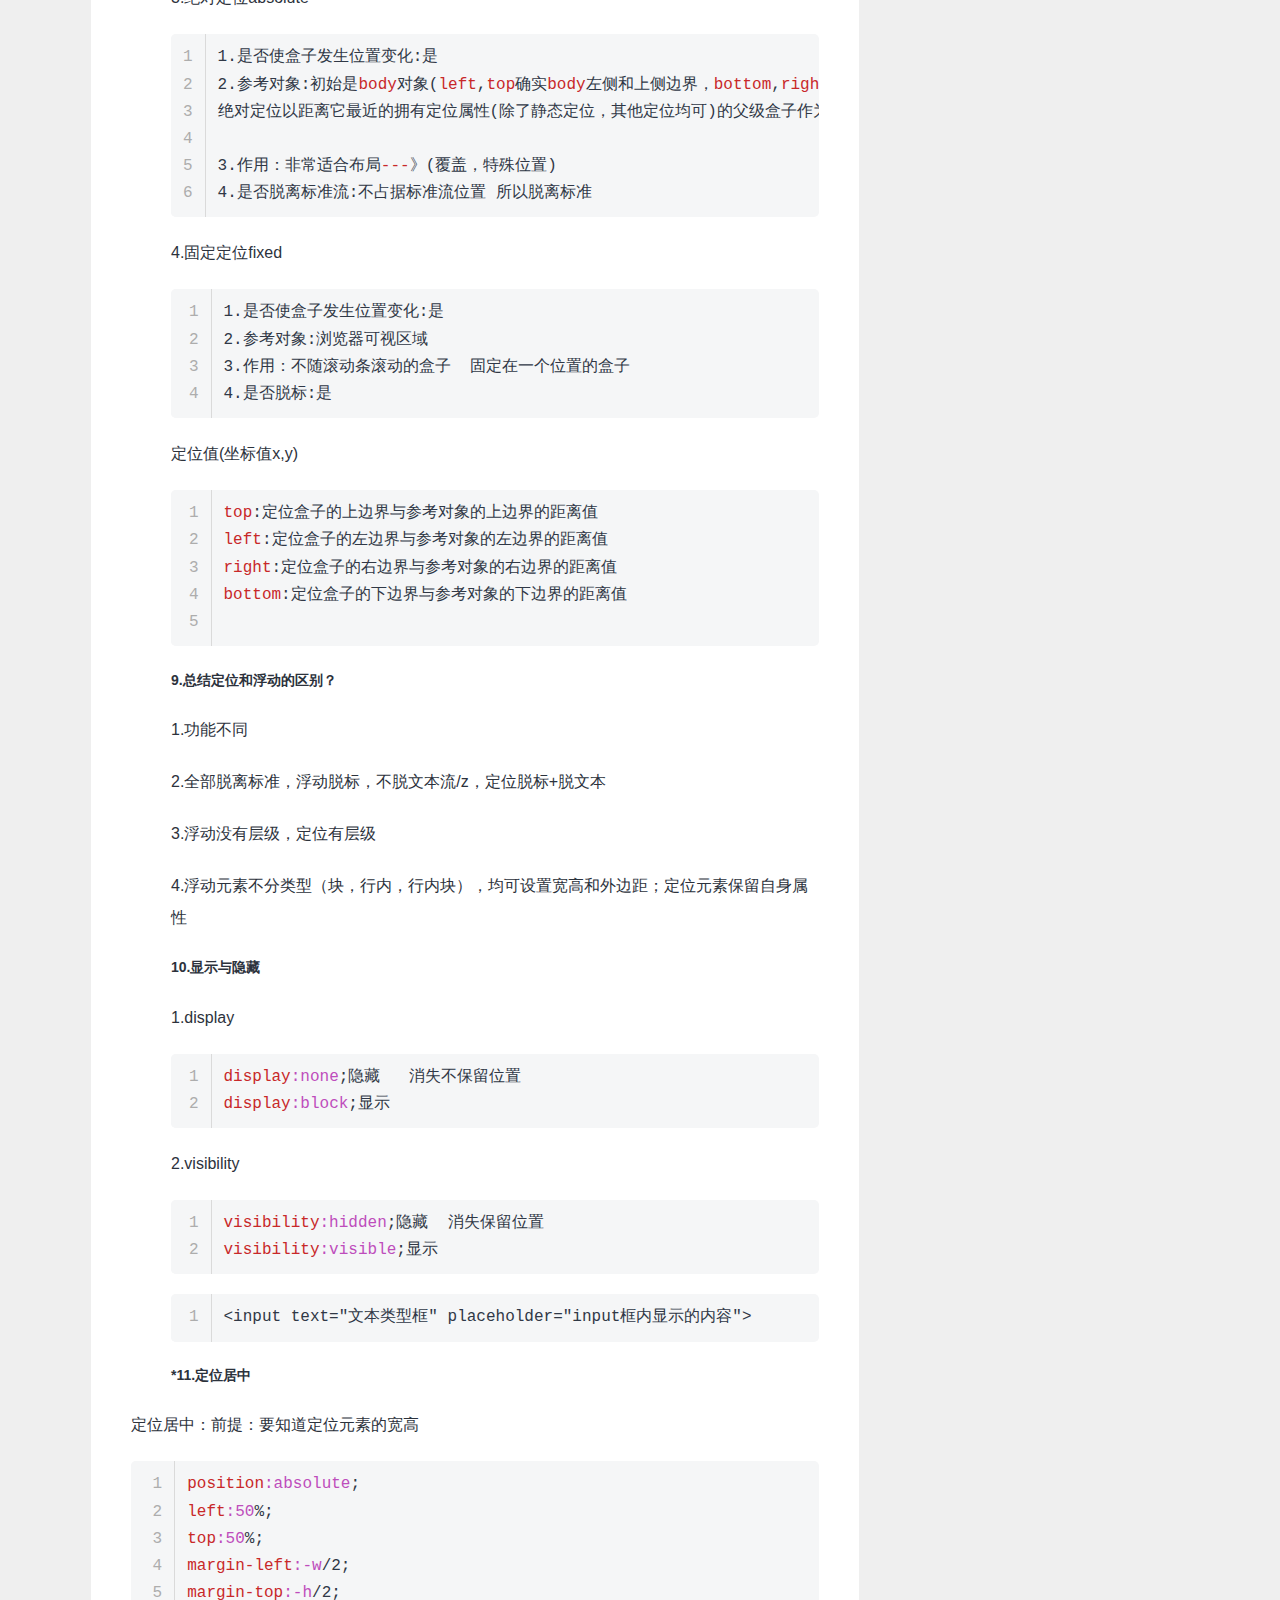
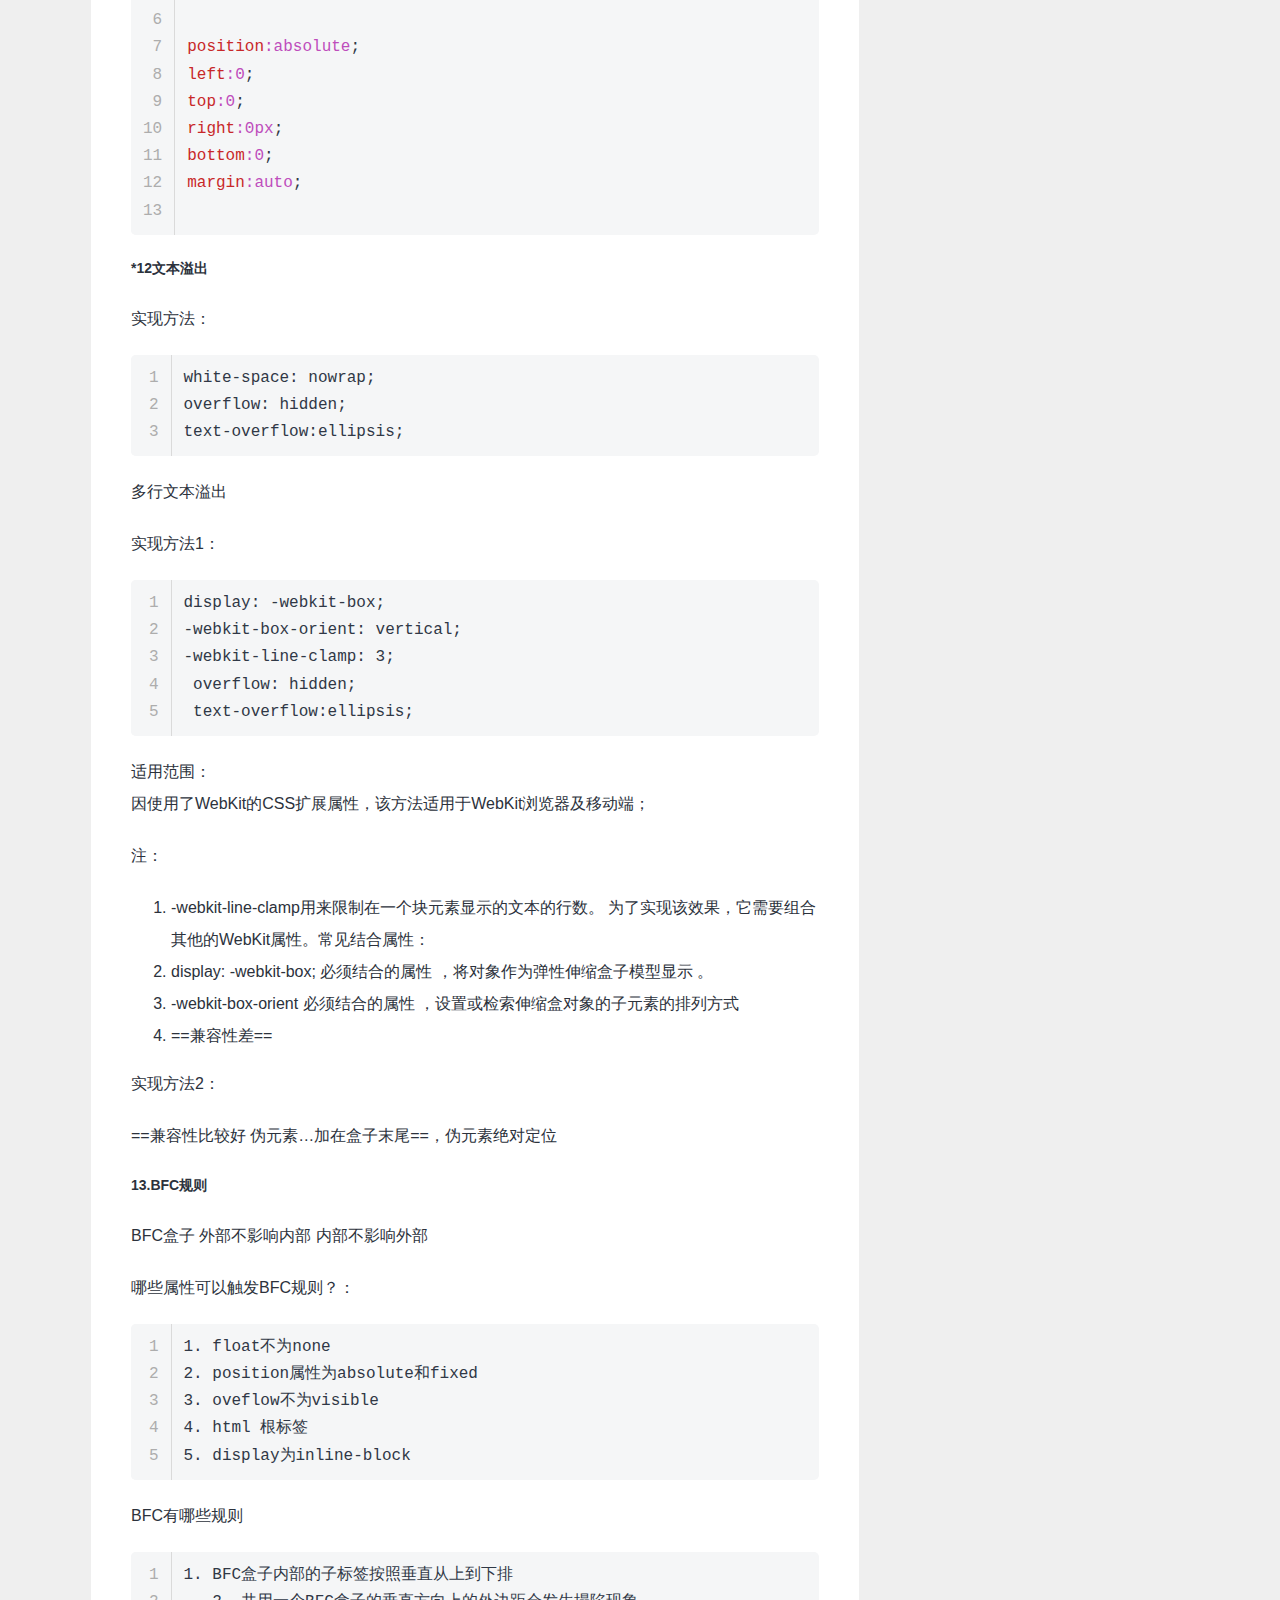
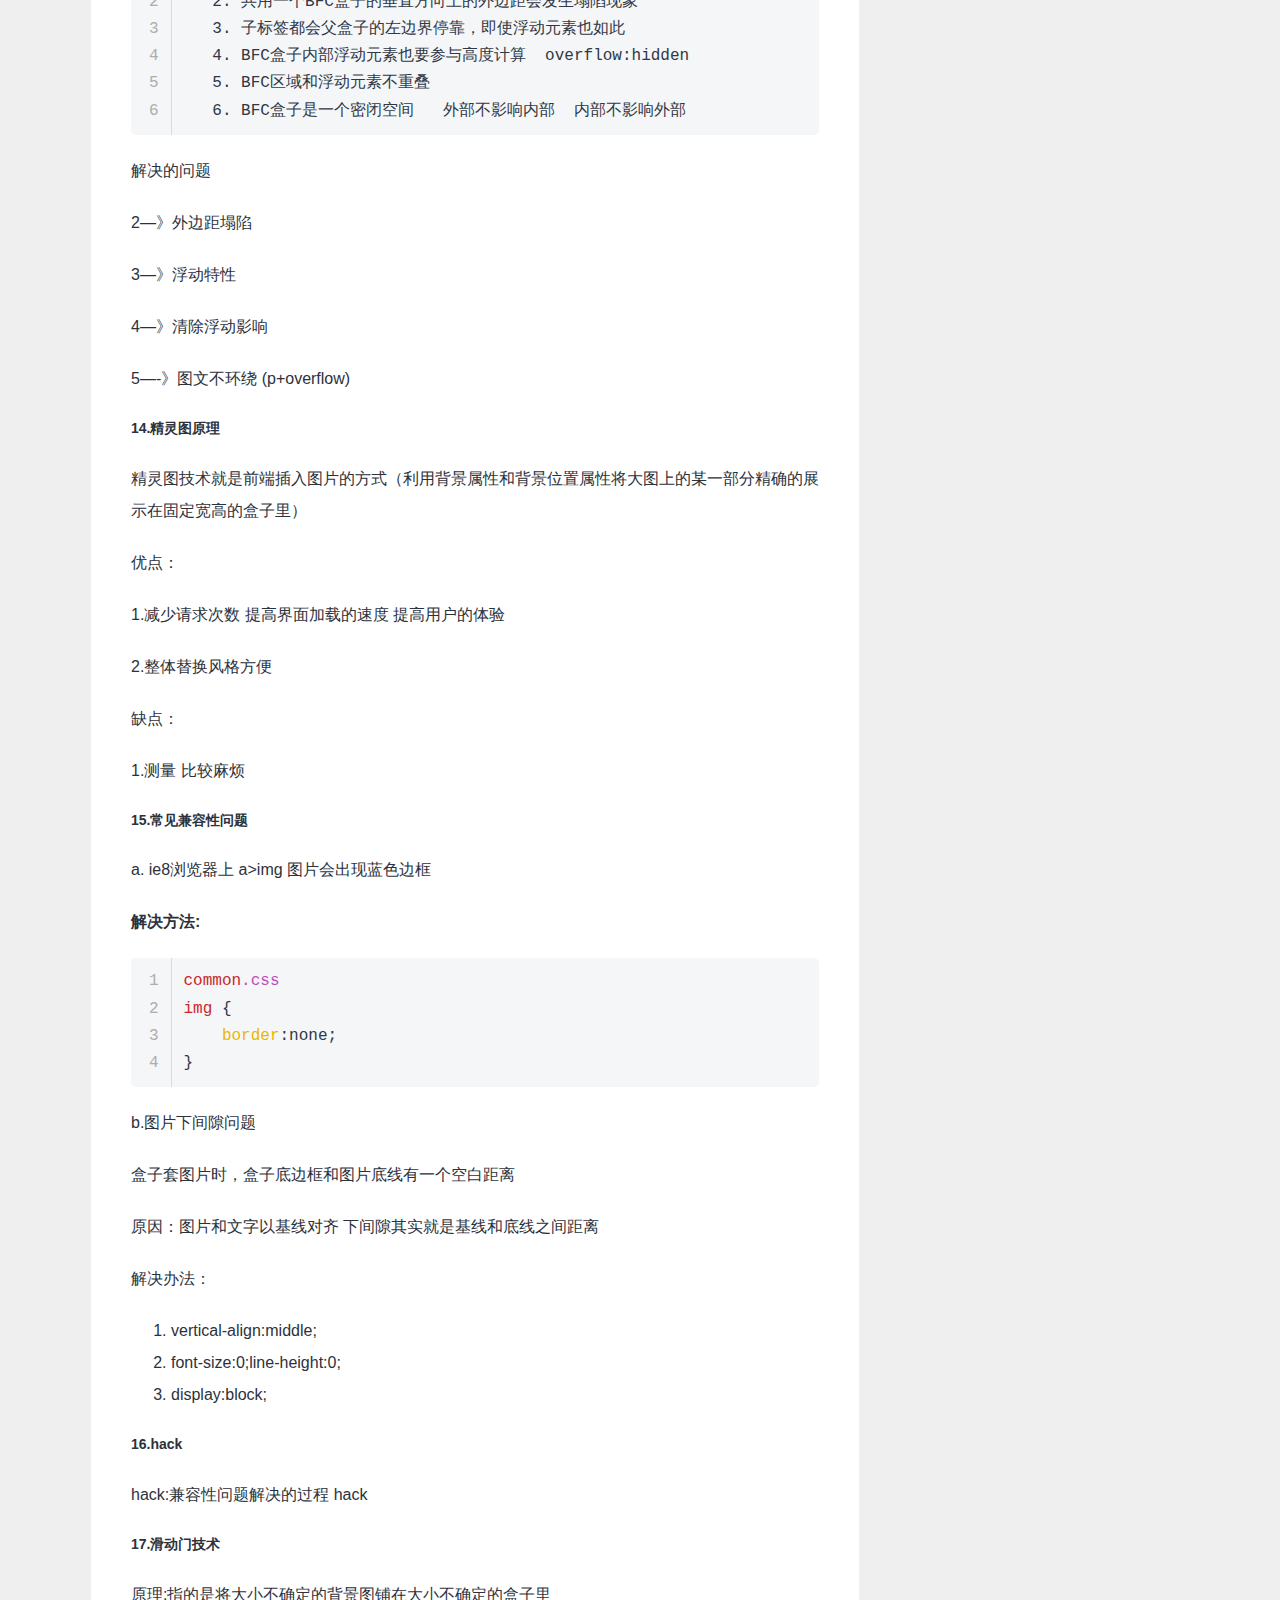
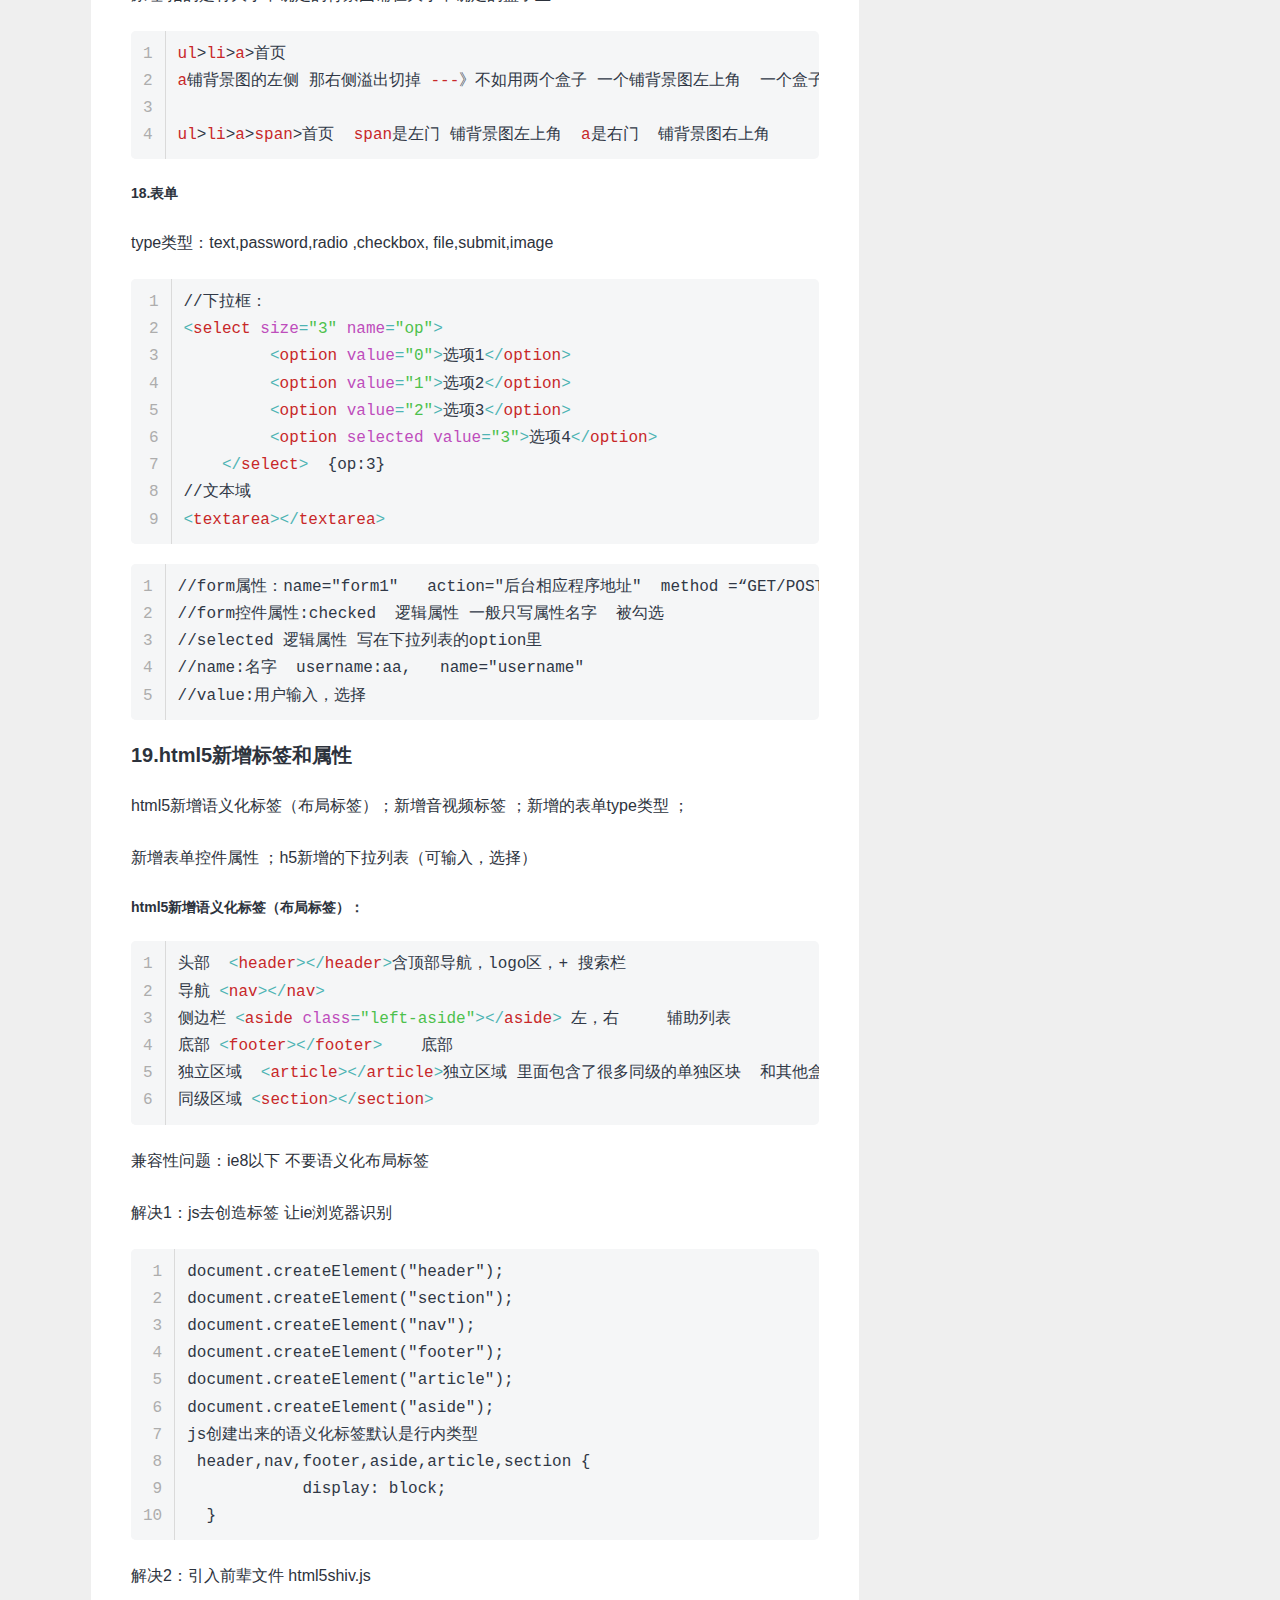
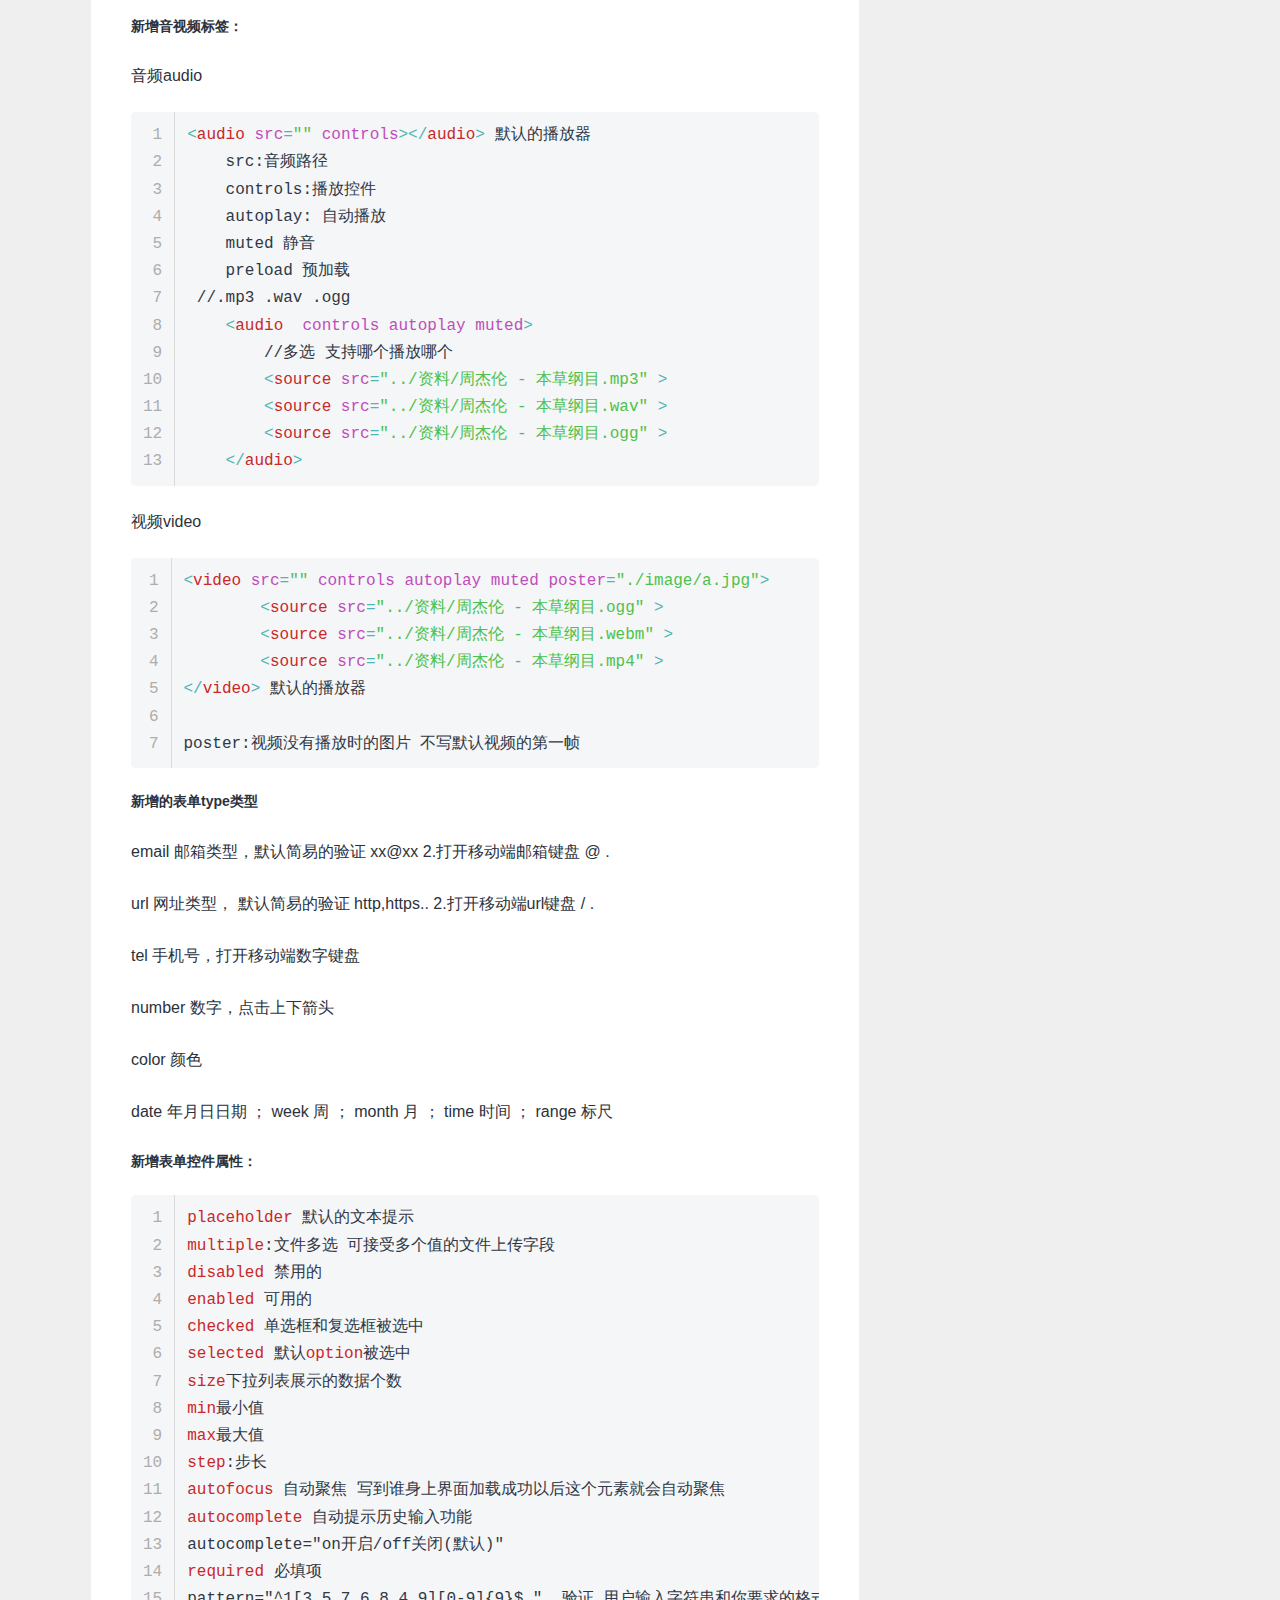
==== commit 7997418c: "Site updated: 2021-01-10 17:09:06" ====
--- a/index.html
+++ b/index.html
@@ -1,154 +1,56 @@
-<!DOCTYPE html>
-<html>
-<head>
-  <meta charset="utf-8">
-  
-  
-  <title>七月流火</title>
-  <meta name="viewport" content="width=device-width, initial-scale=1, shrink-to-fit=no">
-  <meta property="og:type" content="website">
+<!DOCTYPE html><html lang="en"><head><meta charset="UTF-8"><meta http-equiv="X-UA-Compatible" content="IE=edge"><meta name="viewport" content="width=device-width, initial-scale=1"><meta name="format-detection" content="telephone=no"><meta name="apple-mobile-web-app-capable" content="yes"><meta name="apple-mobile-web-app-status-bar-style" content="black"><link rel="icon" href="/images/icons/favicon-16x16.png?v=2.6.1" type="image/png" sizes="16x16"><link rel="icon" href="/images/icons/favicon-32x32.png?v=2.6.1" type="image/png" sizes="32x32"><meta property="og:type" content="website">
 <meta property="og:title" content="七月流火">
 <meta property="og:url" content="http://example.com/index.html">
 <meta property="og:site_name" content="七月流火">
 <meta property="og:locale" content="en_US">
 <meta property="article:author" content="John Doe">
-<meta name="twitter:card" content="summary">
-  
-    <link rel="alternate" href="/atom.xml" title="七月流火" type="application/atom+xml">
-  
-  
-    <link rel="shortcut icon" href="/favicon.png">
-  
-  
-    
-<link rel="stylesheet" href="https://cdn.jsdelivr.net/npm/typeface-source-code-pro@0.0.71/index.min.css">
-
-  
-  
-<link rel="stylesheet" href="/css/style.css">
-
-  
-    
-<link rel="stylesheet" href="/fancybox/jquery.fancybox.min.css">
-
-  
-<meta name="generator" content="Hexo 5.3.0"></head>
-
-<body>
-  <div id="container">
-    <div id="wrap">
-      <header id="header">
-  <div id="banner"></div>
-  <div id="header-outer" class="outer">
-    <div id="header-title" class="inner">
-      <h1 id="logo-wrap">
-        <a href="/" id="logo">七月流火</a>
-      </h1>
-      
-    </div>
-    <div id="header-inner" class="inner">
-      <nav id="main-nav">
-        <a id="main-nav-toggle" class="nav-icon"></a>
-        
-          <a class="main-nav-link" href="/">Home</a>
-        
-          <a class="main-nav-link" href="/archives">Archives</a>
-        
-      </nav>
-      <nav id="sub-nav">
-        
-          <a id="nav-rss-link" class="nav-icon" href="/atom.xml" title="RSS Feed"></a>
-        
-        <a id="nav-search-btn" class="nav-icon" title="Search"></a>
-      </nav>
-      <div id="search-form-wrap">
-        <form action="//google.com/search" method="get" accept-charset="UTF-8" class="search-form"><input type="search" name="q" class="search-form-input" placeholder="Search"><button type="submit" class="search-form-submit">&#xF002;</button><input type="hidden" name="sitesearch" value="http://example.com"></form>
-      </div>
-    </div>
-  </div>
-</header>
-
-      <div class="outer">
-        <section id="main">
-  
-    <article id="post-我的第二篇文章" class="h-entry article article-type-post" itemprop="blogPost" itemscope itemtype="https://schema.org/BlogPosting">
-  <div class="article-meta">
-    <a href="/2021/01/10/%E6%88%91%E7%9A%84%E7%AC%AC%E4%BA%8C%E7%AF%87%E6%96%87%E7%AB%A0/" class="article-date">
-  <time class="dt-published" datetime="2021-01-10T08:31:50.000Z" itemprop="datePublished">2021-01-10</time>
-</a>
-    
-  </div>
-  <div class="article-inner">
-    
-    
-      <header class="article-header">
-        
-  
-    <h1 itemprop="name">
-      <a class="p-name article-title" href="/2021/01/10/%E6%88%91%E7%9A%84%E7%AC%AC%E4%BA%8C%E7%AF%87%E6%96%87%E7%AB%A0/">我的第二篇文章</a>
-    </h1>
-  
-
-      </header>
-    
-    <div class="e-content article-entry" itemprop="articleBody">
-      
-        
-      
-    </div>
-    <footer class="article-footer">
-      <a data-url="http://example.com/2021/01/10/%E6%88%91%E7%9A%84%E7%AC%AC%E4%BA%8C%E7%AF%87%E6%96%87%E7%AB%A0/" data-id="ckjqwi8790001vsv9axwyff2s" data-title="我的第二篇文章" class="article-share-link">Share</a>
-      
-      
-      
-    </footer>
-  </div>
-  
-</article>
-
-
-
-  
-    <article id="post-基础知识点整理" class="h-entry article article-type-post" itemprop="blogPost" itemscope itemtype="https://schema.org/BlogPosting">
-  <div class="article-meta">
-    <a href="/2021/01/10/%E5%9F%BA%E7%A1%80%E7%9F%A5%E8%AF%86%E7%82%B9%E6%95%B4%E7%90%86/" class="article-date">
-  <time class="dt-published" datetime="2021-01-10T08:22:07.425Z" itemprop="datePublished">2021-01-10</time>
-</a>
-    
-  <div class="article-category">
-    <a class="article-category-link" href="/categories/%E7%AC%94%E8%AE%B0/">笔记</a>
-  </div>
-
-  </div>
-  <div class="article-inner">
-    
-    
-      <header class="article-header">
-        
-  
-    <h1 itemprop="name">
-      <a class="p-name article-title" href="/2021/01/10/%E5%9F%BA%E7%A1%80%E7%9F%A5%E8%AF%86%E7%82%B9%E6%95%B4%E7%90%86/">基础知识复习</a>
-    </h1>
-  
-
-      </header>
-    
-    <div class="e-content article-entry" itemprop="articleBody">
-      
-        <h1 id="一，css-html5"><a href="#一，css-html5" class="headerlink" title="一，css+html5:"></a>一，css+html5:</h1><p>资源：animate.css动画库：</p>
+<meta name="twitter:card" content="summary"><title>七月流火</title><link ref="canonical" href="http://example.com/index.html"><link rel="dns-prefetch" href="https://cdn.jsdelivr.net"><link rel="stylesheet" href="https://cdn.jsdelivr.net/npm/@fortawesome/fontawesome-free@5.12.1/css/all.min.css" type="text/css"><link rel="stylesheet" href="/css/index.css?v=2.6.1"><script>var Stun = window.Stun || {};
+var CONFIG = {
+  root: '/',
+  algolia: undefined,
+  assistSearch: undefined,
+  fontIcon: {"prompt":{"success":"fas fa-check-circle","info":"fas fa-arrow-circle-right","warning":"fas fa-exclamation-circle","error":"fas fa-times-circle"},"copyBtn":"fas fa-copy"},
+  sidebar: {"offsetTop":"20px","tocMaxDepth":6},
+  header: {"enable":true,"showOnPost":true,"scrollDownIcon":false},
+  postWidget: {"endText":true},
+  nightMode: {"enable":true},
+  back2top: {"enable":true},
+  codeblock: {"style":"default","highlight":"light","wordWrap":false},
+  reward: false,
+  fancybox: false,
+  zoomImage: {"gapAside":"20px"},
+  galleryWaterfall: undefined,
+  lazyload: false,
+  pjax: undefined,
+  externalLink: {"icon":{"enable":true,"name":"fas fa-external-link-alt"}},
+  shortcuts: undefined,
+  prompt: {"copyButton":"Copy","copySuccess":"Copy Success","copyError":"Copy Error"},
+  sourcePath: {"js":"js","css":"css","images":"images"},
+};
+
+window.CONFIG = CONFIG;</script><meta name="generator" content="Hexo 5.3.0"></head><body><div class="container" id="container"><header class="header" id="header"><div class="header-inner"><nav class="header-nav header-nav--fixed"><div class="header-nav-inner"><div class="header-nav-menubtn"><i class="fas fa-bars"></i></div><div class="header-nav-menu"><div class="header-nav-menu-item"><a class="header-nav-menu-item__link" href="/"><span class="header-nav-menu-item__icon"><i class="fas fa-home"></i></span><span class="header-nav-menu-item__text">Home</span></a></div><div class="header-nav-menu-item"><a class="header-nav-menu-item__link" href="/archives/"><span class="header-nav-menu-item__icon"><i class="fas fa-folder-open"></i></span><span class="header-nav-menu-item__text">Archives</span></a></div></div><div class="header-nav-mode"><div class="mode"><div class="mode-track"><span class="mode-track-moon"></span><span class="mode-track-sun"></span></div><div class="mode-thumb"></div></div></div></div></nav><div class="header-banner"><div class="header-banner-info"><div class="header-banner-info__title">七月流火</div><div class="header-banner-info__subtitle"></div></div></div></div></header><main class="main" id="main"><div class="main-inner"><div class="content-wrap" id="content-wrap"><div class="content content-home" id="content"><section class="postlist"><article class="postlist-item post"><header class="post-header"><h1 class="post-title"><a class="post-title__link" href="/2021/01/10/%E6%88%91%E7%9A%84%E7%AC%AC%E4%BA%8C%E7%AF%87%E6%96%87%E7%AB%A0/">我的第二篇文章</a></h1><div class="post-meta"><span class="post-meta-item post-meta-item--createtime"><span class="post-meta-item__icon"><i class="far fa-calendar-plus"></i></span><span class="post-meta-item__info">Created</span><span class="post-meta-item__value">2021-01-10</span></span><span class="post-meta-item post-meta-item--updatetime"><span class="post-meta-item__icon"><i class="far fa-calendar-check"></i></span><span class="post-meta-item__info">Updated</span><span class="post-meta-item__value">2021-01-10</span></span></div></header><div class="post-body"><div class="post-excerpt"></div></div></article><article class="postlist-item post"><header class="post-header"><h1 class="post-title"><a class="post-title__link" href="/2021/01/10/%E5%9F%BA%E7%A1%80%E7%9F%A5%E8%AF%86%E7%82%B9%E6%95%B4%E7%90%86/">基础知识复习</a></h1><div class="post-meta"><span class="post-meta-item post-meta-item--createtime"><span class="post-meta-item__icon"><i class="far fa-calendar-plus"></i></span><span class="post-meta-item__info">Created</span><span class="post-meta-item__value">2021-01-10</span></span><span class="post-meta-item post-meta-item--updatetime"><span class="post-meta-item__icon"><i class="far fa-calendar-check"></i></span><span class="post-meta-item__info">Updated</span><span class="post-meta-item__value">2021-01-10</span></span></div></header><div class="post-body"><div class="post-excerpt">
+        <h1 id="一，css-html5"   >
+          <a href="#一，css-html5" class="heading-link"><i class="fas fa-link"></i></a>一，css+html5:</h1>
+      <p>资源：animate.css动画库：</p>
 <p>第一步:引入</p>
-<figure class="highlight"><table><tr><td class="gutter"><pre><span class="line">1</span><br></pre></td><td class="code"><pre><span class="line">&lt;link href=&quot;./animate.css&quot;&gt;</span><br></pre></td></tr></table></figure>
+<figure class="highlight"><div class="table-container"><table><tr><td class="gutter"><pre><span class="line">1</span><br></pre></td><td class="code"><pre><span class="line">&lt;link href=&quot;./animate.css&quot;&gt;</span><br></pre></td></tr></table></div></figure>
 <p>第二步:使用</p>
-<figure class="highlight css"><table><tr><td class="gutter"><pre><span class="line">1</span><br><span class="line">2</span><br><span class="line">3</span><br></pre></td><td class="code"><pre><span class="line">&lt;div class=&quot; animated flash&quot;&gt;HIUF&lt;/div&gt;</span><br><span class="line"><span class="selector-tag">animated</span>全局类</span><br><span class="line"><span class="selector-tag">flash</span>你想要的动画类</span><br></pre></td></tr></table></figure>
+<figure class="highlight css"><div class="table-container"><table><tr><td class="gutter"><pre><span class="line">1</span><br><span class="line">2</span><br><span class="line">3</span><br></pre></td><td class="code"><pre><span class="line">&lt;div class=&quot; animated flash&quot;&gt;HIUF&lt;/div&gt;</span><br><span class="line"><span class="selector-tag">animated</span>全局类</span><br><span class="line"><span class="selector-tag">flash</span>你想要的动画类</span><br></pre></td></tr></table></div></figure>
 <p>autoprefixer自动添加前缀插件</p>
-<h5 id="1-lt-DOCTYPE-html-gt-作用"><a href="#1-lt-DOCTYPE-html-gt-作用" class="headerlink" title="*1.&lt; !DOCTYPE html &gt;作用"></a>*1.&lt; !DOCTYPE html &gt;作用</h5><figure class="highlight javascript"><table><tr><td class="gutter"><pre><span class="line">1</span><br></pre></td><td class="code"><pre><span class="line">&lt;!DOCTYPE html&gt;</span><br></pre></td></tr></table></figure>
+
+        <h5 id="1-lt-DOCTYPE-html-gt-作用"   >
+          <a href="#1-lt-DOCTYPE-html-gt-作用" class="heading-link"><i class="fas fa-link"></i></a>*1.&lt; !DOCTYPE html &gt;作用</h5>
+      <figure class="highlight javascript"><div class="table-container"><table><tr><td class="gutter"><pre><span class="line">1</span><br></pre></td><td class="code"><pre><span class="line">&lt;!DOCTYPE html&gt;</span><br></pre></td></tr></table></div></figure>
 <p>作用：不是标签  必须放在第一句   h5文档声明  告诉浏览器以哪个规则解析文档 避免怪异模式 </p>
-<figure class="highlight javascript"><table><tr><td class="gutter"><pre><span class="line">1</span><br><span class="line">2</span><br></pre></td><td class="code"><pre><span class="line">!-- lang语言  en 英文 zh-cn中文 --&gt;</span><br><span class="line">&lt;html lang=<span class="string">&quot;en&quot;</span>&gt;</span><br></pre></td></tr></table></figure>
+<figure class="highlight javascript"><div class="table-container"><table><tr><td class="gutter"><pre><span class="line">1</span><br><span class="line">2</span><br></pre></td><td class="code"><pre><span class="line">!-- lang语言  en 英文 zh-cn中文 --&gt;</span><br><span class="line">&lt;html lang=<span class="string">&quot;en&quot;</span>&gt;</span><br></pre></td></tr></table></div></figure>
 <p>作用：告诉浏览器以英文解析文档内出现的字符 因为浏览器看到的都是2进制符号</p>
-<h5 id="2-常用浏览器"><a href="#2-常用浏览器" class="headerlink" title="2.常用浏览器"></a>2.常用浏览器</h5><p>代码—》 浏览器调—》一致—》用户看</p>
+
+        <h5 id="2-常用浏览器"   >
+          <a href="#2-常用浏览器" class="heading-link"><i class="fas fa-link"></i></a>2.常用浏览器</h5>
+      <p>代码—》 浏览器调—》一致—》用户看</p>
 <p>常用五大浏览器:</p>
 <p>常用： 拥有自主研发内核的浏览器</p>
-<table>
+<div class="table-container"><table>
 <thead>
 <tr>
 <th>浏览器</th>
@@ -175,45 +77,69 @@
 <td>Opera 欧朋</td>
 <td>Presto —&gt; Blink</td>
 </tr>
-</tbody></table>
-<h5 id="3-你如何理解语义化？作用"><a href="#3-你如何理解语义化？作用" class="headerlink" title="*3.你如何理解语义化？作用?"></a>*3.你如何理解语义化？作用?</h5><p>h1~h6 ,列表系列,em,strong,ins,del </p>
+</tbody></table></div>
+
+        <h5 id="3-你如何理解语义化？作用"   >
+          <a href="#3-你如何理解语义化？作用" class="heading-link"><i class="fas fa-link"></i></a>*3.你如何理解语义化？作用?</h5>
+      <p>h1~h6 ,列表系列,em,strong,ins,del </p>
 <ol>
 <li><p>有利于搜索引擎优化SEO (因为搜索引擎的爬虫根据语义化标签里的内容确定网站的权重)(SEO是搜索引擎优化的缩写)</p>
 </li>
 <li><p>当没有css样式时，语义化标签同样可以呈现清晰的结构</p>
 </li>
 <li><p>语义化标签代码可读性更高，后期结构好维护</p>
-<h5 id="4-选择器"><a href="#4-选择器" class="headerlink" title="4.选择器"></a>4.选择器</h5><p>基础选择器：</p>
+
+        <h5 id="4-选择器"   >
+          <a href="#4-选择器" class="heading-link"><i class="fas fa-link"></i></a>4.选择器</h5>
+      <p>基础选择器：</p>
 <p>全局选择器(0)&lt;标签选择器(1)&lt;类选择器(10)&lt;id选择器(100)</p>
 </li>
 </ol>
-<h5 id="1-盒模型"><a href="#1-盒模型" class="headerlink" title="1.盒模型"></a>1.盒模型</h5><p><strong>盒模型：</strong>描述网页上每一个盒子的组成部分</p>
+
+        <h5 id="1-盒模型"   >
+          <a href="#1-盒模型" class="heading-link"><i class="fas fa-link"></i></a>1.盒模型</h5>
+      <p><strong>盒模型：</strong>描述网页上每一个盒子的组成部分</p>
 <p>四个部分： 有效内容 width,height (蓝色) ， 边框border（浅橘色） ，内边距padding(绿色) ， 外边距margin (深橘色)</p>
-<h5 id="2-利用边框做三角形"><a href="#2-利用边框做三角形" class="headerlink" title="2.利用边框做三角形"></a>2.利用边框做三角形</h5><figure class="highlight html"><table><tr><td class="gutter"><pre><span class="line">1</span><br><span class="line">2</span><br><span class="line">3</span><br><span class="line">4</span><br><span class="line">5</span><br><span class="line">6</span><br><span class="line">7</span><br><span class="line">8</span><br><span class="line">9</span><br><span class="line">10</span><br></pre></td><td class="code"><pre><span class="line"><span class="tag">&lt;<span class="name">style</span>&gt;</span></span><br><span class="line"><span class="css">        <span class="selector-class">.a</span> &#123;            </span></span><br><span class="line">        width: 0;            </span><br><span class="line">        height: 0;            </span><br><span class="line"><span class="css">        <span class="selector-tag">border-width</span><span class="selector-pseudo">:10px</span> 0<span class="selector-tag">px</span> 10<span class="selector-tag">px</span> 10<span class="selector-tag">px</span>;            </span></span><br><span class="line">        border-style: solid;            </span><br><span class="line"><span class="css">        <span class="comment">/* transparent透明色  rgba(0,0,0,0) */</span>            </span></span><br><span class="line"><span class="css">        <span class="selector-tag">border-color</span><span class="selector-pseudo">:transparent</span> <span class="selector-tag">rgba</span>(0,0,0,0) <span class="selector-tag">transparent</span> <span class="selector-id">#ccc</span>;        &#125;    </span></span><br><span class="line"><span class="tag">&lt;/<span class="name">style</span>&gt;</span></span><br><span class="line"><span class="tag">&lt;<span class="name">body</span>&gt;</span>   <span class="tag">&lt;<span class="name">div</span> <span class="attr">class</span>=<span class="string">&quot;a&quot;</span>&gt;</span><span class="tag">&lt;/<span class="name">div</span>&gt;</span> </span><br></pre></td></tr></table></figure>
-<h5 id="3-内减运算"><a href="#3-内减运算" class="headerlink" title="3.内减运算"></a>3.内减运算</h5><p>加了内边距撑开盒模型 属于外扩区域  必须内减计算 当你遇见%和px内减时，此时你可以按照以下两种方法做：</p>
-<figure class="highlight javascript"><table><tr><td class="gutter"><pre><span class="line">1</span><br><span class="line">2</span><br><span class="line">3</span><br><span class="line">4</span><br><span class="line">5</span><br></pre></td><td class="code"><pre><span class="line"><span class="comment">/* 总结： 宽度%时+内边距 ---》溢出  </span></span><br><span class="line"><span class="comment">          不想溢出</span></span><br><span class="line"><span class="comment">            1. calc(n% - mpx)</span></span><br><span class="line"><span class="comment">            2. width:auto  自动内减 ，不溢出,不外扩</span></span><br><span class="line"><span class="comment">          */</span></span><br></pre></td></tr></table></figure>
-<h5 id="4-外边距塌陷"><a href="#4-外边距塌陷" class="headerlink" title="*4.外边距塌陷"></a>*4.外边距塌陷</h5><p>a.父子嵌套塌陷</p>
+
+        <h5 id="2-利用边框做三角形"   >
+          <a href="#2-利用边框做三角形" class="heading-link"><i class="fas fa-link"></i></a>2.利用边框做三角形</h5>
+      <figure class="highlight html"><div class="table-container"><table><tr><td class="gutter"><pre><span class="line">1</span><br><span class="line">2</span><br><span class="line">3</span><br><span class="line">4</span><br><span class="line">5</span><br><span class="line">6</span><br><span class="line">7</span><br><span class="line">8</span><br><span class="line">9</span><br><span class="line">10</span><br></pre></td><td class="code"><pre><span class="line"><span class="tag">&lt;<span class="name">style</span>&gt;</span></span><br><span class="line"><span class="css">        <span class="selector-class">.a</span> &#123;            </span></span><br><span class="line">        width: 0;            </span><br><span class="line">        height: 0;            </span><br><span class="line"><span class="css">        <span class="selector-tag">border-width</span><span class="selector-pseudo">:10px</span> 0<span class="selector-tag">px</span> 10<span class="selector-tag">px</span> 10<span class="selector-tag">px</span>;            </span></span><br><span class="line">        border-style: solid;            </span><br><span class="line"><span class="css">        <span class="comment">/* transparent透明色  rgba(0,0,0,0) */</span>            </span></span><br><span class="line"><span class="css">        <span class="selector-tag">border-color</span><span class="selector-pseudo">:transparent</span> <span class="selector-tag">rgba</span>(0,0,0,0) <span class="selector-tag">transparent</span> <span class="selector-id">#ccc</span>;        &#125;    </span></span><br><span class="line"><span class="tag">&lt;/<span class="name">style</span>&gt;</span></span><br><span class="line"><span class="tag">&lt;<span class="name">body</span>&gt;</span>   <span class="tag">&lt;<span class="name">div</span> <span class="attr">class</span>=<span class="string">&quot;a&quot;</span>&gt;</span><span class="tag">&lt;/<span class="name">div</span>&gt;</span> </span><br></pre></td></tr></table></div></figure>
+
+        <h5 id="3-内减运算"   >
+          <a href="#3-内减运算" class="heading-link"><i class="fas fa-link"></i></a>3.内减运算</h5>
+      <p>加了内边距撑开盒模型 属于外扩区域  必须内减计算 当你遇见%和px内减时，此时你可以按照以下两种方法做：</p>
+<figure class="highlight javascript"><div class="table-container"><table><tr><td class="gutter"><pre><span class="line">1</span><br><span class="line">2</span><br><span class="line">3</span><br><span class="line">4</span><br><span class="line">5</span><br></pre></td><td class="code"><pre><span class="line"><span class="comment">/* 总结： 宽度%时+内边距 ---》溢出  </span></span><br><span class="line"><span class="comment">          不想溢出</span></span><br><span class="line"><span class="comment">            1. calc(n% - mpx)</span></span><br><span class="line"><span class="comment">            2. width:auto  自动内减 ，不溢出,不外扩</span></span><br><span class="line"><span class="comment">          */</span></span><br></pre></td></tr></table></div></figure>
+
+        <h5 id="4-外边距塌陷"   >
+          <a href="#4-外边距塌陷" class="heading-link"><i class="fas fa-link"></i></a>*4.外边距塌陷</h5>
+      <p>a.父子嵌套塌陷</p>
 <p>现象：子元素设置上外边距 如果父盒子上侧没有外边距 ，子元素会带着父盒子下移，这个外边距相当与设置到父盒子身上，  如果父盒子上侧有外边距，子元素设置上外边距浏览器会取这两个外边距之中的较大值</p>
 <p>原因：父子共用一个上外边距</p>
 <p>解决办法</p>
-<figure class="highlight javascript"><table><tr><td class="gutter"><pre><span class="line">1</span><br><span class="line">2</span><br><span class="line">3</span><br><span class="line">4</span><br></pre></td><td class="code"><pre><span class="line"><span class="number">1.</span>给父盒子设置1px的上外边框（内外分界线）</span><br><span class="line"><span class="number">2.</span>给父盒子设置1px上内边距</span><br><span class="line"><span class="number">3.</span>利用浏览器内部解析块类型元素的规则 BFC规则 凡是一个盒子是BFC盒子，那么这个盒子内部不影响外部  外部不影响内部只要你给盒子加一个属性  overflow:hidden 就可以触发BFC盒子的形成 </span><br><span class="line">父元素 &#123;    <span class="attr">overflow</span>:hidden;&#125;</span><br></pre></td></tr></table></figure>
+<figure class="highlight javascript"><div class="table-container"><table><tr><td class="gutter"><pre><span class="line">1</span><br><span class="line">2</span><br><span class="line">3</span><br><span class="line">4</span><br></pre></td><td class="code"><pre><span class="line"><span class="number">1.</span>给父盒子设置1px的上外边框（内外分界线）</span><br><span class="line"><span class="number">2.</span>给父盒子设置1px上内边距</span><br><span class="line"><span class="number">3.</span>利用浏览器内部解析块类型元素的规则 BFC规则 凡是一个盒子是BFC盒子，那么这个盒子内部不影响外部  外部不影响内部只要你给盒子加一个属性  overflow:hidden 就可以触发BFC盒子的形成 </span><br><span class="line">父元素 &#123;    <span class="attr">overflow</span>:hidden;&#125;</span><br></pre></td></tr></table></div></figure>
 <p>b.兄弟上下塌陷</p>
 <p>现象：上面子元素设置下外边距 和下面子元素设置上外边距 ，这两个边距不会求和 浏览器会表现其中最大的外边距 </p>
 <p>原因：上下兄弟共用一个外边距</p>
 <p>解决办法：</p>
-<figure class="highlight javascript"><table><tr><td class="gutter"><pre><span class="line">1</span><br><span class="line">2</span><br></pre></td><td class="code"><pre><span class="line"><span class="number">1.</span>避免此问题发生   外边距设置在一个盒子身上</span><br><span class="line"><span class="number">2.</span>利用BFC规则  形成两个BFC盒子,给这两个分别套一个父元素  父元素身上加overflow:hidden 触发BFC规则 形成密闭空间</span><br></pre></td></tr></table></figure>
-<h5 id="5-选择器进阶"><a href="#5-选择器进阶" class="headerlink" title="5.选择器进阶"></a>5.选择器进阶</h5><p>父子关系:</p>
-<figure class="highlight css"><table><tr><td class="gutter"><pre><span class="line">1</span><br></pre></td><td class="code"><pre><span class="line">后代选择器<span class="selector-pseudo">:E</span> <span class="selector-tag">F</span> &#123;    &#125;<span class="selector-tag">E</span>,<span class="selector-tag">F</span>可以是基础选择器当中的任意一种(<span class="selector-tag">class</span>,<span class="selector-tag">id</span>,*,<span class="selector-tag">TagName</span>)匹配的是<span class="selector-tag">E</span>的后代类型为<span class="selector-tag">F</span>的元素(<span class="selector-tag">F</span>可以是<span class="selector-tag">E</span>的直接子代，也可以是后代(孙子辈))</span><br></pre></td></tr></table></figure>
-<figure class="highlight css"><table><tr><td class="gutter"><pre><span class="line">1</span><br><span class="line">2</span><br><span class="line">3</span><br><span class="line">4</span><br><span class="line">5</span><br></pre></td><td class="code"><pre><span class="line">子代选择器:</span><br><span class="line"><span class="selector-tag">E</span> &gt; <span class="selector-tag">F</span> &#123;</span><br><span class="line">    </span><br><span class="line">&#125;<span class="selector-tag">E</span>,<span class="selector-tag">F</span>可以是基础选择器当中的任意一种(<span class="selector-tag">class</span>,<span class="selector-tag">id</span>,*,<span class="selector-tag">TagName</span>)</span><br><span class="line">匹配的是<span class="selector-tag">E</span>的直接子代类型为<span class="selector-tag">F</span>的元素</span><br></pre></td></tr></table></figure>
+<figure class="highlight javascript"><div class="table-container"><table><tr><td class="gutter"><pre><span class="line">1</span><br><span class="line">2</span><br></pre></td><td class="code"><pre><span class="line"><span class="number">1.</span>避免此问题发生   外边距设置在一个盒子身上</span><br><span class="line"><span class="number">2.</span>利用BFC规则  形成两个BFC盒子,给这两个分别套一个父元素  父元素身上加overflow:hidden 触发BFC规则 形成密闭空间</span><br></pre></td></tr></table></div></figure>
+
+        <h5 id="5-选择器进阶"   >
+          <a href="#5-选择器进阶" class="heading-link"><i class="fas fa-link"></i></a>5.选择器进阶</h5>
+      <p>父子关系:</p>
+<figure class="highlight css"><div class="table-container"><table><tr><td class="gutter"><pre><span class="line">1</span><br></pre></td><td class="code"><pre><span class="line">后代选择器<span class="selector-pseudo">:E</span> <span class="selector-tag">F</span> &#123;    &#125;<span class="selector-tag">E</span>,<span class="selector-tag">F</span>可以是基础选择器当中的任意一种(<span class="selector-tag">class</span>,<span class="selector-tag">id</span>,*,<span class="selector-tag">TagName</span>)匹配的是<span class="selector-tag">E</span>的后代类型为<span class="selector-tag">F</span>的元素(<span class="selector-tag">F</span>可以是<span class="selector-tag">E</span>的直接子代，也可以是后代(孙子辈))</span><br></pre></td></tr></table></div></figure>
+<figure class="highlight css"><div class="table-container"><table><tr><td class="gutter"><pre><span class="line">1</span><br><span class="line">2</span><br><span class="line">3</span><br><span class="line">4</span><br><span class="line">5</span><br></pre></td><td class="code"><pre><span class="line">子代选择器:</span><br><span class="line"><span class="selector-tag">E</span> &gt; <span class="selector-tag">F</span> &#123;</span><br><span class="line">    </span><br><span class="line">&#125;<span class="selector-tag">E</span>,<span class="selector-tag">F</span>可以是基础选择器当中的任意一种(<span class="selector-tag">class</span>,<span class="selector-tag">id</span>,*,<span class="selector-tag">TagName</span>)</span><br><span class="line">匹配的是<span class="selector-tag">E</span>的直接子代类型为<span class="selector-tag">F</span>的元素</span><br></pre></td></tr></table></div></figure>
 <p>兄弟关系:</p>
-<figure class="highlight css"><table><tr><td class="gutter"><pre><span class="line">1</span><br></pre></td><td class="code"><pre><span class="line">相邻选择器<span class="selector-pseudo">:E</span> + <span class="selector-tag">F</span> &#123;&#125;匹配的是与<span class="selector-tag">E</span>类型紧紧相邻的下一个类型为<span class="selector-tag">F</span>的兄弟元素</span><br></pre></td></tr></table></figure>
-<figure class="highlight css"><table><tr><td class="gutter"><pre><span class="line">1</span><br></pre></td><td class="code"><pre><span class="line">兄弟选择器<span class="selector-pseudo">:E</span> ~ <span class="selector-tag">F</span> &#123;&#125;匹配的是与<span class="selector-tag">E</span>相邻的类型为<span class="selector-tag">F</span>的下一些兄弟元素</span><br></pre></td></tr></table></figure>
+<figure class="highlight css"><div class="table-container"><table><tr><td class="gutter"><pre><span class="line">1</span><br></pre></td><td class="code"><pre><span class="line">相邻选择器<span class="selector-pseudo">:E</span> + <span class="selector-tag">F</span> &#123;&#125;匹配的是与<span class="selector-tag">E</span>类型紧紧相邻的下一个类型为<span class="selector-tag">F</span>的兄弟元素</span><br></pre></td></tr></table></div></figure>
+<figure class="highlight css"><div class="table-container"><table><tr><td class="gutter"><pre><span class="line">1</span><br></pre></td><td class="code"><pre><span class="line">兄弟选择器<span class="selector-pseudo">:E</span> ~ <span class="selector-tag">F</span> &#123;&#125;匹配的是与<span class="selector-tag">E</span>相邻的类型为<span class="selector-tag">F</span>的下一些兄弟元素</span><br></pre></td></tr></table></div></figure>
 <p>数学关系</p>
-<figure class="highlight css"><table><tr><td class="gutter"><pre><span class="line">1</span><br></pre></td><td class="code"><pre><span class="line">交集选择器<span class="selector-pseudo">:EF</span> &#123;&#125; 一般来说：<span class="selector-tag">E</span>是标签选择器 <span class="selector-tag">F</span>是类 <span class="selector-tag">div</span><span class="selector-class">.a</span> 含义是：类名为<span class="selector-tag">a</span>的<span class="selector-tag">div</span>元素</span><br></pre></td></tr></table></figure>
-<figure class="highlight css"><table><tr><td class="gutter"><pre><span class="line">1</span><br><span class="line">2</span><br><span class="line">3</span><br><span class="line">4</span><br><span class="line">5</span><br><span class="line">6</span><br><span class="line">7</span><br><span class="line">8</span><br><span class="line">9</span><br><span class="line">10</span><br></pre></td><td class="code"><pre><span class="line">并集选择器:</span><br><span class="line"><span class="selector-tag">E</span>,<span class="selector-tag">F</span>,<span class="selector-tag">C</span>,<span class="selector-tag">B</span>,.... &#123;&#125; 既是<span class="selector-tag">E</span>又是<span class="selector-tag">F</span>又是<span class="selector-tag">C</span>又是<span class="selector-tag">B</span>加公共样式 </span><br><span class="line"><span class="selector-tag">body</span>,<span class="selector-tag">p</span>,<span class="selector-tag">ul</span>,<span class="selector-tag">ol</span>,<span class="selector-tag">h1</span>,<span class="selector-tag">h2</span>.. &#123;</span><br><span class="line">    <span class="attribute">padding</span>:<span class="number">0</span>;</span><br><span class="line">    <span class="attribute">margin</span>:<span class="number">0</span>;</span><br><span class="line">&#125;</span><br><span class="line"></span><br><span class="line"><span class="selector-tag">div</span><span class="selector-class">.a</span>,<span class="selector-tag">div</span><span class="selector-class">.b</span>&#123;</span><br><span class="line">    <span class="attribute">border</span>:<span class="number">1px</span> solid red;</span><br><span class="line">&#125;</span><br></pre></td></tr></table></figure>
+<figure class="highlight css"><div class="table-container"><table><tr><td class="gutter"><pre><span class="line">1</span><br></pre></td><td class="code"><pre><span class="line">交集选择器<span class="selector-pseudo">:EF</span> &#123;&#125; 一般来说：<span class="selector-tag">E</span>是标签选择器 <span class="selector-tag">F</span>是类 <span class="selector-tag">div</span><span class="selector-class">.a</span> 含义是：类名为<span class="selector-tag">a</span>的<span class="selector-tag">div</span>元素</span><br></pre></td></tr></table></div></figure>
+<figure class="highlight css"><div class="table-container"><table><tr><td class="gutter"><pre><span class="line">1</span><br><span class="line">2</span><br><span class="line">3</span><br><span class="line">4</span><br><span class="line">5</span><br><span class="line">6</span><br><span class="line">7</span><br><span class="line">8</span><br><span class="line">9</span><br><span class="line">10</span><br></pre></td><td class="code"><pre><span class="line">并集选择器:</span><br><span class="line"><span class="selector-tag">E</span>,<span class="selector-tag">F</span>,<span class="selector-tag">C</span>,<span class="selector-tag">B</span>,.... &#123;&#125; 既是<span class="selector-tag">E</span>又是<span class="selector-tag">F</span>又是<span class="selector-tag">C</span>又是<span class="selector-tag">B</span>加公共样式 </span><br><span class="line"><span class="selector-tag">body</span>,<span class="selector-tag">p</span>,<span class="selector-tag">ul</span>,<span class="selector-tag">ol</span>,<span class="selector-tag">h1</span>,<span class="selector-tag">h2</span>.. &#123;</span><br><span class="line">    <span class="attribute">padding</span>:<span class="number">0</span>;</span><br><span class="line">    <span class="attribute">margin</span>:<span class="number">0</span>;</span><br><span class="line">&#125;</span><br><span class="line"></span><br><span class="line"><span class="selector-tag">div</span><span class="selector-class">.a</span>,<span class="selector-tag">div</span><span class="selector-class">.b</span>&#123;</span><br><span class="line">    <span class="attribute">border</span>:<span class="number">1px</span> solid red;</span><br><span class="line">&#125;</span><br></pre></td></tr></table></div></figure>
 <p>复合选择器：</p>
-<figure class="highlight css"><table><tr><td class="gutter"><pre><span class="line">1</span><br><span class="line">2</span><br><span class="line">3</span><br><span class="line">4</span><br></pre></td><td class="code"><pre><span class="line">复合选择器权重 是基础选择器权重求和</span><br><span class="line"><span class="selector-tag">div</span><span class="selector-class">.a</span>&gt;<span class="selector-tag">div</span><span class="selector-class">.b</span> &#123;&#125; 权重：11+11</span><br><span class="line"><span class="selector-class">.a</span> &gt; <span class="selector-class">.b</span> &#123;&#125; 10+10</span><br><span class="line"><span class="selector-class">.a</span> <span class="selector-class">.b</span> &#123;&#125; 10+10</span><br></pre></td></tr></table></figure>
-<h5 id="6-元素分类："><a href="#6-元素分类：" class="headerlink" title="6.元素分类："></a>6.元素分类：</h5><p>大致分为三大类：</p>
+<figure class="highlight css"><div class="table-container"><table><tr><td class="gutter"><pre><span class="line">1</span><br><span class="line">2</span><br><span class="line">3</span><br><span class="line">4</span><br></pre></td><td class="code"><pre><span class="line">复合选择器权重 是基础选择器权重求和</span><br><span class="line"><span class="selector-tag">div</span><span class="selector-class">.a</span>&gt;<span class="selector-tag">div</span><span class="selector-class">.b</span> &#123;&#125; 权重：11+11</span><br><span class="line"><span class="selector-class">.a</span> &gt; <span class="selector-class">.b</span> &#123;&#125; 10+10</span><br><span class="line"><span class="selector-class">.a</span> <span class="selector-class">.b</span> &#123;&#125; 10+10</span><br></pre></td></tr></table></div></figure>
+
+        <h5 id="6-元素分类："   >
+          <a href="#6-元素分类：" class="heading-link"><i class="fas fa-link"></i></a>6.元素分类：</h5>
+      <p>大致分为三大类：</p>
 <p>a.块类型：display:block</p>
 <p>div,p,hi,ul li,ol li</p>
 <p><strong>特点</strong>：</p>
@@ -240,12 +166,18 @@
 <li>行高设置不能使图片移动</li>
 <li>边距都能设置</li>
 </ol>
-<h5 id="7-浮动"><a href="#7-浮动" class="headerlink" title="7.浮动"></a>7.浮动</h5><p>影响：</p>
+
+        <h5 id="7-浮动"   >
+          <a href="#7-浮动" class="heading-link"><i class="fas fa-link"></i></a>7.浮动</h5>
+      <p>影响：</p>
 <ol>
 <li>浮动子元素不脱离父盒子左右边界，脱离标准流，形成浮动流，但不脱离文本流，不占据标准流下的位置 ，导致父盒子塌陷（高度为0）</li>
 <li>浮动元素遇见浮动元素和行内块元素会停止浮动</li>
 </ol>
-<h5 id="解决影响："><a href="#解决影响：" class="headerlink" title="解决影响："></a>解决影响：</h5><p>方法：</p>
+
+        <h5 id="解决影响："   >
+          <a href="#解决影响：" class="heading-link"><i class="fas fa-link"></i></a>解决影响：</h5>
+      <p>方法：</p>
 <ol>
 <li>父盒子定高度   </li>
 </ol>
@@ -257,47 +189,62 @@
 <p>​       缺点：把故意溢出的内容切掉 overflow有溢出处理的功能</p>
 <ol start="3">
 <li><p>专门针对清除浮动 css属性</p>
-<figure class="highlight"><table><tr><td class="gutter"><pre><span class="line">1</span><br><span class="line">2</span><br><span class="line">3</span><br></pre></td><td class="code"><pre><span class="line"><span class="selector-tag">clear</span><span class="selector-pseudo">:both</span>/<span class="selector-tag">left</span>/<span class="selector-tag">right</span>; </span><br><span class="line"></span><br><span class="line">&lt;div style=&quot;clear:both&quot;&gt;&lt;/div&gt;这句话要放在浮动子元素的最后面</span><br></pre></td></tr></table></figure>
+<figure class="highlight"><div class="table-container"><table><tr><td class="gutter"><pre><span class="line">1</span><br><span class="line">2</span><br><span class="line">3</span><br></pre></td><td class="code"><pre><span class="line"><span class="selector-tag">clear</span><span class="selector-pseudo">:both</span>/<span class="selector-tag">left</span>/<span class="selector-tag">right</span>; </span><br><span class="line"></span><br><span class="line">&lt;div style=&quot;clear:both&quot;&gt;&lt;/div&gt;这句话要放在浮动子元素的最后面</span><br></pre></td></tr></table></div></figure>
 <p>缺点：破坏了有序的HTML结构 ，在文档树增加了一些不需要展示数据的空标签</p>
 </li>
 <li><p>双伪元素清除法（父盒子）</p>
-<figure class="highlight css"><table><tr><td class="gutter"><pre><span class="line">1</span><br><span class="line">2</span><br><span class="line">3</span><br><span class="line">4</span><br><span class="line">5</span><br><span class="line">6</span><br></pre></td><td class="code"><pre><span class="line">.clearFix::after ,.clear::before &#123;//默认是行内类型</span><br><span class="line">    <span class="selector-tag">content</span><span class="selector-pseudo">:&#x27;&#x27;</span>;</span><br><span class="line">    <span class="selector-tag">display</span><span class="selector-pseudo">:block</span>;</span><br><span class="line">    <span class="selector-tag">clear</span><span class="selector-pseudo">:both</span>;  </span><br><span class="line">    </span><br><span class="line">&#125;</span><br></pre></td></tr></table></figure>
-<h5 id="8-定位分类"><a href="#8-定位分类" class="headerlink" title="8.定位分类"></a>8.定位分类</h5><p>1.静态定位 static</p>
-<figure class="highlight html"><table><tr><td class="gutter"><pre><span class="line">1</span><br><span class="line">2</span><br><span class="line">3</span><br></pre></td><td class="code"><pre><span class="line">1.是否使盒子发生位置变化:不能    (默认值)</span><br><span class="line">2.参考对象:无</span><br><span class="line">3.作用：无</span><br></pre></td></tr></table></figure>
+<figure class="highlight css"><div class="table-container"><table><tr><td class="gutter"><pre><span class="line">1</span><br><span class="line">2</span><br><span class="line">3</span><br><span class="line">4</span><br><span class="line">5</span><br><span class="line">6</span><br></pre></td><td class="code"><pre><span class="line">.clearFix::after ,.clear::before &#123;//默认是行内类型</span><br><span class="line">    <span class="selector-tag">content</span><span class="selector-pseudo">:&#x27;&#x27;</span>;</span><br><span class="line">    <span class="selector-tag">display</span><span class="selector-pseudo">:block</span>;</span><br><span class="line">    <span class="selector-tag">clear</span><span class="selector-pseudo">:both</span>;  </span><br><span class="line">    </span><br><span class="line">&#125;</span><br></pre></td></tr></table></div></figure>
+
+        <h5 id="8-定位分类"   >
+          <a href="#8-定位分类" class="heading-link"><i class="fas fa-link"></i></a>8.定位分类</h5>
+      <p>1.静态定位 static</p>
+<figure class="highlight html"><div class="table-container"><table><tr><td class="gutter"><pre><span class="line">1</span><br><span class="line">2</span><br><span class="line">3</span><br></pre></td><td class="code"><pre><span class="line">1.是否使盒子发生位置变化:不能    (默认值)</span><br><span class="line">2.参考对象:无</span><br><span class="line">3.作用：无</span><br></pre></td></tr></table></div></figure>
 
 <p>2.相对定位relative</p>
-<figure class="highlight css"><table><tr><td class="gutter"><pre><span class="line">1</span><br><span class="line">2</span><br><span class="line">3</span><br><span class="line">4</span><br><span class="line">5</span><br><span class="line">6</span><br><span class="line">7</span><br></pre></td><td class="code"><pre><span class="line">1.是否使盒子发生位置变化:是</span><br><span class="line">2.参考对象:自身初始位置</span><br><span class="line">3.作用:不适合做布局 因为它移动过后会保留原来自身位置(留白)</span><br><span class="line">      (1)微调盒子位置(相当于外边距)</span><br><span class="line">      (2)辅助绝对定位做布局</span><br><span class="line">4.是否脱离标准：不脱离</span><br><span class="line"></span><br></pre></td></tr></table></figure>
+<figure class="highlight css"><div class="table-container"><table><tr><td class="gutter"><pre><span class="line">1</span><br><span class="line">2</span><br><span class="line">3</span><br><span class="line">4</span><br><span class="line">5</span><br><span class="line">6</span><br><span class="line">7</span><br></pre></td><td class="code"><pre><span class="line">1.是否使盒子发生位置变化:是</span><br><span class="line">2.参考对象:自身初始位置</span><br><span class="line">3.作用:不适合做布局 因为它移动过后会保留原来自身位置(留白)</span><br><span class="line">      (1)微调盒子位置(相当于外边距)</span><br><span class="line">      (2)辅助绝对定位做布局</span><br><span class="line">4.是否脱离标准：不脱离</span><br><span class="line"></span><br></pre></td></tr></table></div></figure>
 
 <p>3.绝对定位absolute</p>
-<figure class="highlight css"><table><tr><td class="gutter"><pre><span class="line">1</span><br><span class="line">2</span><br><span class="line">3</span><br><span class="line">4</span><br><span class="line">5</span><br><span class="line">6</span><br></pre></td><td class="code"><pre><span class="line">1.是否使盒子发生位置变化:是</span><br><span class="line">2.参考对象:初始是<span class="selector-tag">body</span>对象(<span class="selector-tag">left</span>,<span class="selector-tag">top</span>确实<span class="selector-tag">body</span>左侧和上侧边界，<span class="selector-tag">bottom</span>,<span class="selector-tag">right</span>以浏览器的窗口作为参考)</span><br><span class="line">绝对定位以距离它最近的拥有定位属性(除了静态定位，其他定位均可)的父级盒子作为参考<span class="selector-tag">---</span>》子绝父相</span><br><span class="line"></span><br><span class="line">3.作用：非常适合布局<span class="selector-tag">---</span>》(覆盖，特殊位置)</span><br><span class="line">4.是否脱离标准流:不占据标准流位置 所以脱离标准</span><br></pre></td></tr></table></figure>
+<figure class="highlight css"><div class="table-container"><table><tr><td class="gutter"><pre><span class="line">1</span><br><span class="line">2</span><br><span class="line">3</span><br><span class="line">4</span><br><span class="line">5</span><br><span class="line">6</span><br></pre></td><td class="code"><pre><span class="line">1.是否使盒子发生位置变化:是</span><br><span class="line">2.参考对象:初始是<span class="selector-tag">body</span>对象(<span class="selector-tag">left</span>,<span class="selector-tag">top</span>确实<span class="selector-tag">body</span>左侧和上侧边界，<span class="selector-tag">bottom</span>,<span class="selector-tag">right</span>以浏览器的窗口作为参考)</span><br><span class="line">绝对定位以距离它最近的拥有定位属性(除了静态定位，其他定位均可)的父级盒子作为参考<span class="selector-tag">---</span>》子绝父相</span><br><span class="line"></span><br><span class="line">3.作用：非常适合布局<span class="selector-tag">---</span>》(覆盖，特殊位置)</span><br><span class="line">4.是否脱离标准流:不占据标准流位置 所以脱离标准</span><br></pre></td></tr></table></div></figure>
 
 <p>4.固定定位fixed</p>
-<figure class="highlight css"><table><tr><td class="gutter"><pre><span class="line">1</span><br><span class="line">2</span><br><span class="line">3</span><br><span class="line">4</span><br></pre></td><td class="code"><pre><span class="line">1.是否使盒子发生位置变化:是</span><br><span class="line">2.参考对象:浏览器可视区域</span><br><span class="line">3.作用：不随滚动条滚动的盒子  固定在一个位置的盒子</span><br><span class="line">4.是否脱标:是</span><br></pre></td></tr></table></figure>
+<figure class="highlight css"><div class="table-container"><table><tr><td class="gutter"><pre><span class="line">1</span><br><span class="line">2</span><br><span class="line">3</span><br><span class="line">4</span><br></pre></td><td class="code"><pre><span class="line">1.是否使盒子发生位置变化:是</span><br><span class="line">2.参考对象:浏览器可视区域</span><br><span class="line">3.作用：不随滚动条滚动的盒子  固定在一个位置的盒子</span><br><span class="line">4.是否脱标:是</span><br></pre></td></tr></table></div></figure>
 
 <p>定位值(坐标值x,y)</p>
-<figure class="highlight css"><table><tr><td class="gutter"><pre><span class="line">1</span><br><span class="line">2</span><br><span class="line">3</span><br><span class="line">4</span><br><span class="line">5</span><br></pre></td><td class="code"><pre><span class="line"><span class="selector-tag">top</span>:定位盒子的上边界与参考对象的上边界的距离值</span><br><span class="line"><span class="selector-tag">left</span>:定位盒子的左边界与参考对象的左边界的距离值</span><br><span class="line"><span class="selector-tag">right</span>:定位盒子的右边界与参考对象的右边界的距离值</span><br><span class="line"><span class="selector-tag">bottom</span>:定位盒子的下边界与参考对象的下边界的距离值</span><br><span class="line"></span><br></pre></td></tr></table></figure>
-
-<h5 id="9-总结定位和浮动的区别？"><a href="#9-总结定位和浮动的区别？" class="headerlink" title="9.总结定位和浮动的区别？"></a>9.总结定位和浮动的区别？</h5><p>1.功能不同 </p>
+<figure class="highlight css"><div class="table-container"><table><tr><td class="gutter"><pre><span class="line">1</span><br><span class="line">2</span><br><span class="line">3</span><br><span class="line">4</span><br><span class="line">5</span><br></pre></td><td class="code"><pre><span class="line"><span class="selector-tag">top</span>:定位盒子的上边界与参考对象的上边界的距离值</span><br><span class="line"><span class="selector-tag">left</span>:定位盒子的左边界与参考对象的左边界的距离值</span><br><span class="line"><span class="selector-tag">right</span>:定位盒子的右边界与参考对象的右边界的距离值</span><br><span class="line"><span class="selector-tag">bottom</span>:定位盒子的下边界与参考对象的下边界的距离值</span><br><span class="line"></span><br></pre></td></tr></table></div></figure>
+
+
+        <h5 id="9-总结定位和浮动的区别？"   >
+          <a href="#9-总结定位和浮动的区别？" class="heading-link"><i class="fas fa-link"></i></a>9.总结定位和浮动的区别？</h5>
+      <p>1.功能不同 </p>
 <p>2.全部脱离标准，浮动脱标，不脱文本流/z，定位脱标+脱文本</p>
 <p>3.浮动没有层级，定位有层级</p>
 <p>4.浮动元素不分类型（块，行内，行内块），均可设置宽高和外边距；定位元素保留自身属性</p>
-<h5 id="10-显示与隐藏"><a href="#10-显示与隐藏" class="headerlink" title="10.显示与隐藏"></a>10.显示与隐藏</h5><p>1.display</p>
-<figure class="highlight css"><table><tr><td class="gutter"><pre><span class="line">1</span><br><span class="line">2</span><br></pre></td><td class="code"><pre><span class="line"><span class="selector-tag">display</span><span class="selector-pseudo">:none</span>;隐藏   消失不保留位置</span><br><span class="line"><span class="selector-tag">display</span><span class="selector-pseudo">:block</span>;显示</span><br></pre></td></tr></table></figure>
+
+        <h5 id="10-显示与隐藏"   >
+          <a href="#10-显示与隐藏" class="heading-link"><i class="fas fa-link"></i></a>10.显示与隐藏</h5>
+      <p>1.display</p>
+<figure class="highlight css"><div class="table-container"><table><tr><td class="gutter"><pre><span class="line">1</span><br><span class="line">2</span><br></pre></td><td class="code"><pre><span class="line"><span class="selector-tag">display</span><span class="selector-pseudo">:none</span>;隐藏   消失不保留位置</span><br><span class="line"><span class="selector-tag">display</span><span class="selector-pseudo">:block</span>;显示</span><br></pre></td></tr></table></div></figure>
 
 <p>2.visibility</p>
-<figure class="highlight css"><table><tr><td class="gutter"><pre><span class="line">1</span><br><span class="line">2</span><br></pre></td><td class="code"><pre><span class="line"><span class="selector-tag">visibility</span><span class="selector-pseudo">:hidden</span>;隐藏  消失保留位置</span><br><span class="line"><span class="selector-tag">visibility</span><span class="selector-pseudo">:visible</span>;显示</span><br></pre></td></tr></table></figure>
-
-<figure class="highlight"><table><tr><td class="gutter"><pre><span class="line">1</span><br></pre></td><td class="code"><pre><span class="line">&lt;input text=&quot;文本类型框&quot; placeholder=&quot;input框内显示的内容&quot;&gt;</span><br></pre></td></tr></table></figure>
-
-<h5 id="11-定位居中"><a href="#11-定位居中" class="headerlink" title="*11.定位居中"></a>*11.定位居中</h5></li>
+<figure class="highlight css"><div class="table-container"><table><tr><td class="gutter"><pre><span class="line">1</span><br><span class="line">2</span><br></pre></td><td class="code"><pre><span class="line"><span class="selector-tag">visibility</span><span class="selector-pseudo">:hidden</span>;隐藏  消失保留位置</span><br><span class="line"><span class="selector-tag">visibility</span><span class="selector-pseudo">:visible</span>;显示</span><br></pre></td></tr></table></div></figure>
+
+<figure class="highlight"><div class="table-container"><table><tr><td class="gutter"><pre><span class="line">1</span><br></pre></td><td class="code"><pre><span class="line">&lt;input text=&quot;文本类型框&quot; placeholder=&quot;input框内显示的内容&quot;&gt;</span><br></pre></td></tr></table></div></figure>
+
+
+        <h5 id="11-定位居中"   >
+          <a href="#11-定位居中" class="heading-link"><i class="fas fa-link"></i></a>*11.定位居中</h5>
+      </li>
 </ol>
 <p>定位居中：前提：要知道定位元素的宽高</p>
-<figure class="highlight css"><table><tr><td class="gutter"><pre><span class="line">1</span><br><span class="line">2</span><br><span class="line">3</span><br><span class="line">4</span><br><span class="line">5</span><br><span class="line">6</span><br><span class="line">7</span><br><span class="line">8</span><br><span class="line">9</span><br><span class="line">10</span><br><span class="line">11</span><br><span class="line">12</span><br><span class="line">13</span><br></pre></td><td class="code"><pre><span class="line"><span class="selector-tag">position</span><span class="selector-pseudo">:absolute</span>;</span><br><span class="line"><span class="selector-tag">left</span><span class="selector-pseudo">:50</span>%;</span><br><span class="line"><span class="selector-tag">top</span><span class="selector-pseudo">:50</span>%;</span><br><span class="line"><span class="selector-tag">margin-left</span><span class="selector-pseudo">:-w</span>/2;</span><br><span class="line"><span class="selector-tag">margin-top</span><span class="selector-pseudo">:-h</span>/2;</span><br><span class="line"></span><br><span class="line"><span class="selector-tag">position</span><span class="selector-pseudo">:absolute</span>;</span><br><span class="line"><span class="selector-tag">left</span><span class="selector-pseudo">:0</span>;</span><br><span class="line"><span class="selector-tag">top</span><span class="selector-pseudo">:0</span>;</span><br><span class="line"><span class="selector-tag">right</span><span class="selector-pseudo">:0px</span>;</span><br><span class="line"><span class="selector-tag">bottom</span><span class="selector-pseudo">:0</span>;</span><br><span class="line"><span class="selector-tag">margin</span><span class="selector-pseudo">:auto</span>;</span><br><span class="line"></span><br></pre></td></tr></table></figure>
-<h5 id="12文本溢出"><a href="#12文本溢出" class="headerlink" title="*12文本溢出"></a>*12文本溢出</h5><p>实现方法：</p>
-<figure class="highlight plain"><table><tr><td class="gutter"><pre><span class="line">1</span><br><span class="line">2</span><br><span class="line">3</span><br></pre></td><td class="code"><pre><span class="line">white-space: nowrap;</span><br><span class="line">overflow: hidden;</span><br><span class="line">text-overflow:ellipsis;</span><br></pre></td></tr></table></figure>
+<figure class="highlight css"><div class="table-container"><table><tr><td class="gutter"><pre><span class="line">1</span><br><span class="line">2</span><br><span class="line">3</span><br><span class="line">4</span><br><span class="line">5</span><br><span class="line">6</span><br><span class="line">7</span><br><span class="line">8</span><br><span class="line">9</span><br><span class="line">10</span><br><span class="line">11</span><br><span class="line">12</span><br><span class="line">13</span><br></pre></td><td class="code"><pre><span class="line"><span class="selector-tag">position</span><span class="selector-pseudo">:absolute</span>;</span><br><span class="line"><span class="selector-tag">left</span><span class="selector-pseudo">:50</span>%;</span><br><span class="line"><span class="selector-tag">top</span><span class="selector-pseudo">:50</span>%;</span><br><span class="line"><span class="selector-tag">margin-left</span><span class="selector-pseudo">:-w</span>/2;</span><br><span class="line"><span class="selector-tag">margin-top</span><span class="selector-pseudo">:-h</span>/2;</span><br><span class="line"></span><br><span class="line"><span class="selector-tag">position</span><span class="selector-pseudo">:absolute</span>;</span><br><span class="line"><span class="selector-tag">left</span><span class="selector-pseudo">:0</span>;</span><br><span class="line"><span class="selector-tag">top</span><span class="selector-pseudo">:0</span>;</span><br><span class="line"><span class="selector-tag">right</span><span class="selector-pseudo">:0px</span>;</span><br><span class="line"><span class="selector-tag">bottom</span><span class="selector-pseudo">:0</span>;</span><br><span class="line"><span class="selector-tag">margin</span><span class="selector-pseudo">:auto</span>;</span><br><span class="line"></span><br></pre></td></tr></table></div></figure>
+
+        <h5 id="12文本溢出"   >
+          <a href="#12文本溢出" class="heading-link"><i class="fas fa-link"></i></a>*12文本溢出</h5>
+      <p>实现方法：</p>
+<figure class="highlight plain"><div class="table-container"><table><tr><td class="gutter"><pre><span class="line">1</span><br><span class="line">2</span><br><span class="line">3</span><br></pre></td><td class="code"><pre><span class="line">white-space: nowrap;</span><br><span class="line">overflow: hidden;</span><br><span class="line">text-overflow:ellipsis;</span><br></pre></td></tr></table></div></figure>
 <p>多行文本溢出</p>
 <p>实现方法1：</p>
-<figure class="highlight plain"><table><tr><td class="gutter"><pre><span class="line">1</span><br><span class="line">2</span><br><span class="line">3</span><br><span class="line">4</span><br><span class="line">5</span><br></pre></td><td class="code"><pre><span class="line">display: -webkit-box;</span><br><span class="line">-webkit-box-orient: vertical;</span><br><span class="line">-webkit-line-clamp: 3;</span><br><span class="line"> overflow: hidden;</span><br><span class="line"> text-overflow:ellipsis;</span><br></pre></td></tr></table></figure>
+<figure class="highlight plain"><div class="table-container"><table><tr><td class="gutter"><pre><span class="line">1</span><br><span class="line">2</span><br><span class="line">3</span><br><span class="line">4</span><br><span class="line">5</span><br></pre></td><td class="code"><pre><span class="line">display: -webkit-box;</span><br><span class="line">-webkit-box-orient: vertical;</span><br><span class="line">-webkit-line-clamp: 3;</span><br><span class="line"> overflow: hidden;</span><br><span class="line"> text-overflow:ellipsis;</span><br></pre></td></tr></table></div></figure>
 <p>适用范围：<br>因使用了WebKit的CSS扩展属性，该方法适用于WebKit浏览器及移动端；</p>
 <p>注：</p>
 <ol>
@@ -308,25 +255,34 @@
 </ol>
 <p>实现方法2：</p>
 <p>==兼容性比较好 伪元素…加在盒子末尾==，伪元素绝对定位</p>
-<h5 id="13-BFC规则"><a href="#13-BFC规则" class="headerlink" title="13.BFC规则"></a>13.BFC规则</h5><p> BFC盒子 外部不影响内部  内部不影响外部</p>
+
+        <h5 id="13-BFC规则"   >
+          <a href="#13-BFC规则" class="heading-link"><i class="fas fa-link"></i></a>13.BFC规则</h5>
+      <p> BFC盒子 外部不影响内部  内部不影响外部</p>
 <p>哪些属性可以触发BFC规则？：</p>
-<figure class="highlight plain"><table><tr><td class="gutter"><pre><span class="line">1</span><br><span class="line">2</span><br><span class="line">3</span><br><span class="line">4</span><br><span class="line">5</span><br></pre></td><td class="code"><pre><span class="line">1. float不为none</span><br><span class="line">2. position属性为absolute和fixed</span><br><span class="line">3. oveflow不为visible </span><br><span class="line">4. html 根标签 </span><br><span class="line">5. display为inline-block</span><br></pre></td></tr></table></figure>
+<figure class="highlight plain"><div class="table-container"><table><tr><td class="gutter"><pre><span class="line">1</span><br><span class="line">2</span><br><span class="line">3</span><br><span class="line">4</span><br><span class="line">5</span><br></pre></td><td class="code"><pre><span class="line">1. float不为none</span><br><span class="line">2. position属性为absolute和fixed</span><br><span class="line">3. oveflow不为visible </span><br><span class="line">4. html 根标签 </span><br><span class="line">5. display为inline-block</span><br></pre></td></tr></table></div></figure>
 <p> BFC有哪些规则</p>
-<figure class="highlight plain"><table><tr><td class="gutter"><pre><span class="line">1</span><br><span class="line">2</span><br><span class="line">3</span><br><span class="line">4</span><br><span class="line">5</span><br><span class="line">6</span><br></pre></td><td class="code"><pre><span class="line">1. BFC盒子内部的子标签按照垂直从上到下排</span><br><span class="line">   2. 共用一个BFC盒子的垂直方向上的外边距会发生塌陷现象</span><br><span class="line">   3. 子标签都会父盒子的左边界停靠，即使浮动元素也如此</span><br><span class="line">   4. BFC盒子内部浮动元素也要参与高度计算  overflow:hidden </span><br><span class="line">   5. BFC区域和浮动元素不重叠</span><br><span class="line">   6. BFC盒子是一个密闭空间   外部不影响内部  内部不影响外部</span><br></pre></td></tr></table></figure>
+<figure class="highlight plain"><div class="table-container"><table><tr><td class="gutter"><pre><span class="line">1</span><br><span class="line">2</span><br><span class="line">3</span><br><span class="line">4</span><br><span class="line">5</span><br><span class="line">6</span><br></pre></td><td class="code"><pre><span class="line">1. BFC盒子内部的子标签按照垂直从上到下排</span><br><span class="line">   2. 共用一个BFC盒子的垂直方向上的外边距会发生塌陷现象</span><br><span class="line">   3. 子标签都会父盒子的左边界停靠，即使浮动元素也如此</span><br><span class="line">   4. BFC盒子内部浮动元素也要参与高度计算  overflow:hidden </span><br><span class="line">   5. BFC区域和浮动元素不重叠</span><br><span class="line">   6. BFC盒子是一个密闭空间   外部不影响内部  内部不影响外部</span><br></pre></td></tr></table></div></figure>
 <p>解决的问题</p>
 <p>2—》外边距塌陷</p>
 <p>3—》浮动特性</p>
 <p>4—》清除浮动影响</p>
 <p>5—-》图文不环绕  (p+overflow)</p>
-<h5 id="14-精灵图原理"><a href="#14-精灵图原理" class="headerlink" title="14.精灵图原理"></a>14.精灵图原理</h5><p>精灵图技术就是前端插入图片的方式（利用背景属性和背景位置属性将大图上的某一部分精确的展示在固定宽高的盒子里）</p>
+
+        <h5 id="14-精灵图原理"   >
+          <a href="#14-精灵图原理" class="heading-link"><i class="fas fa-link"></i></a>14.精灵图原理</h5>
+      <p>精灵图技术就是前端插入图片的方式（利用背景属性和背景位置属性将大图上的某一部分精确的展示在固定宽高的盒子里）</p>
 <p>优点：</p>
 <p>1.减少请求次数  提高界面加载的速度 提高用户的体验</p>
 <p>2.整体替换风格方便</p>
 <p>缺点：</p>
 <p>1.测量 比较麻烦</p>
-<h5 id="15-常见兼容性问题"><a href="#15-常见兼容性问题" class="headerlink" title="15.常见兼容性问题"></a>15.常见兼容性问题</h5><p>a.  ie8浏览器上  a&gt;img   图片会出现蓝色边框  </p>
+
+        <h5 id="15-常见兼容性问题"   >
+          <a href="#15-常见兼容性问题" class="heading-link"><i class="fas fa-link"></i></a>15.常见兼容性问题</h5>
+      <p>a.  ie8浏览器上  a&gt;img   图片会出现蓝色边框  </p>
 <p><strong>解决方法:</strong></p>
-<figure class="highlight css"><table><tr><td class="gutter"><pre><span class="line">1</span><br><span class="line">2</span><br><span class="line">3</span><br><span class="line">4</span><br></pre></td><td class="code"><pre><span class="line"><span class="selector-tag">common</span><span class="selector-class">.css</span> </span><br><span class="line"><span class="selector-tag">img</span> &#123;</span><br><span class="line">    <span class="attribute">border</span>:none;  </span><br><span class="line">&#125;</span><br></pre></td></tr></table></figure>
+<figure class="highlight css"><div class="table-container"><table><tr><td class="gutter"><pre><span class="line">1</span><br><span class="line">2</span><br><span class="line">3</span><br><span class="line">4</span><br></pre></td><td class="code"><pre><span class="line"><span class="selector-tag">common</span><span class="selector-class">.css</span> </span><br><span class="line"><span class="selector-tag">img</span> &#123;</span><br><span class="line">    <span class="attribute">border</span>:none;  </span><br><span class="line">&#125;</span><br></pre></td></tr></table></div></figure>
 <p>b.图片下间隙问题</p>
 <p>盒子套图片时，盒子底边框和图片底线有一个空白距离 </p>
 <p>原因：图片和文字以基线对齐   下间隙其实就是基线和底线之间距离</p>
@@ -336,95 +292,179 @@
 <li>font-size:0;line-height:0;</li>
 <li>display:block; </li>
 </ol>
-<h5 id="16-hack"><a href="#16-hack" class="headerlink" title="16.hack"></a>16.hack</h5><p>hack:兼容性问题解决的过程 hack</p>
-<h5 id="17-滑动门技术"><a href="#17-滑动门技术" class="headerlink" title="17.滑动门技术"></a>17.滑动门技术</h5><p>原理:指的是将大小不确定的背景图铺在大小不确定的盒子里</p>
-<figure class="highlight css"><table><tr><td class="gutter"><pre><span class="line">1</span><br><span class="line">2</span><br><span class="line">3</span><br><span class="line">4</span><br></pre></td><td class="code"><pre><span class="line"><span class="selector-tag">ul</span>&gt;<span class="selector-tag">li</span>&gt;<span class="selector-tag">a</span>&gt;首页  </span><br><span class="line"><span class="selector-tag">a</span>铺背景图的左侧 那右侧溢出切掉 <span class="selector-tag">---</span>》不如用两个盒子 一个铺背景图左上角  一个盒子铺右上角 两个背景图嵌套形成背景图的两侧</span><br><span class="line"></span><br><span class="line"><span class="selector-tag">ul</span>&gt;<span class="selector-tag">li</span>&gt;<span class="selector-tag">a</span>&gt;<span class="selector-tag">span</span>&gt;首页  <span class="selector-tag">span</span>是左门 铺背景图左上角  <span class="selector-tag">a</span>是右门  铺背景图右上角</span><br></pre></td></tr></table></figure>
-<h5 id="18-表单"><a href="#18-表单" class="headerlink" title="18.表单"></a>18.表单</h5><p>type类型：text,password,radio ,checkbox, file,submit,image</p>
-<figure class="highlight html"><table><tr><td class="gutter"><pre><span class="line">1</span><br><span class="line">2</span><br><span class="line">3</span><br><span class="line">4</span><br><span class="line">5</span><br><span class="line">6</span><br><span class="line">7</span><br><span class="line">8</span><br><span class="line">9</span><br></pre></td><td class="code"><pre><span class="line">//下拉框：</span><br><span class="line"><span class="tag">&lt;<span class="name">select</span> <span class="attr">size</span>=<span class="string">&quot;3&quot;</span> <span class="attr">name</span>=<span class="string">&quot;op&quot;</span>&gt;</span></span><br><span class="line">         <span class="tag">&lt;<span class="name">option</span> <span class="attr">value</span>=<span class="string">&quot;0&quot;</span>&gt;</span>选项1<span class="tag">&lt;/<span class="name">option</span>&gt;</span></span><br><span class="line">         <span class="tag">&lt;<span class="name">option</span> <span class="attr">value</span>=<span class="string">&quot;1&quot;</span>&gt;</span>选项2<span class="tag">&lt;/<span class="name">option</span>&gt;</span></span><br><span class="line">         <span class="tag">&lt;<span class="name">option</span> <span class="attr">value</span>=<span class="string">&quot;2&quot;</span>&gt;</span>选项3<span class="tag">&lt;/<span class="name">option</span>&gt;</span></span><br><span class="line">         <span class="tag">&lt;<span class="name">option</span> <span class="attr">selected</span> <span class="attr">value</span>=<span class="string">&quot;3&quot;</span>&gt;</span>选项4<span class="tag">&lt;/<span class="name">option</span>&gt;</span></span><br><span class="line">    <span class="tag">&lt;/<span class="name">select</span>&gt;</span>  &#123;op:3&#125;</span><br><span class="line">//文本域</span><br><span class="line"><span class="tag">&lt;<span class="name">textarea</span>&gt;</span><span class="tag">&lt;/<span class="name">textarea</span>&gt;</span></span><br></pre></td></tr></table></figure>
-<figure class="highlight html"><table><tr><td class="gutter"><pre><span class="line">1</span><br><span class="line">2</span><br><span class="line">3</span><br><span class="line">4</span><br><span class="line">5</span><br></pre></td><td class="code"><pre><span class="line">//form属性：name=&quot;form1&quot;   action=&quot;后台相应程序地址&quot;  method =“GET/POST”</span><br><span class="line">//form控件属性:checked  逻辑属性 一般只写属性名字  被勾选</span><br><span class="line">//selected 逻辑属性 写在下拉列表的option里</span><br><span class="line">//name:名字  username:aa,   name=&quot;username&quot;</span><br><span class="line">//value:用户输入，选择</span><br></pre></td></tr></table></figure>
-<h3 id="19-html5新增标签和属性"><a href="#19-html5新增标签和属性" class="headerlink" title="19.html5新增标签和属性"></a>19.html5新增标签和属性</h3><p>html5新增语义化标签（布局标签）；新增音视频标签 ；新增的表单type类型 ；</p>
+
+        <h5 id="16-hack"   >
+          <a href="#16-hack" class="heading-link"><i class="fas fa-link"></i></a>16.hack</h5>
+      <p>hack:兼容性问题解决的过程 hack</p>
+
+        <h5 id="17-滑动门技术"   >
+          <a href="#17-滑动门技术" class="heading-link"><i class="fas fa-link"></i></a>17.滑动门技术</h5>
+      <p>原理:指的是将大小不确定的背景图铺在大小不确定的盒子里</p>
+<figure class="highlight css"><div class="table-container"><table><tr><td class="gutter"><pre><span class="line">1</span><br><span class="line">2</span><br><span class="line">3</span><br><span class="line">4</span><br></pre></td><td class="code"><pre><span class="line"><span class="selector-tag">ul</span>&gt;<span class="selector-tag">li</span>&gt;<span class="selector-tag">a</span>&gt;首页  </span><br><span class="line"><span class="selector-tag">a</span>铺背景图的左侧 那右侧溢出切掉 <span class="selector-tag">---</span>》不如用两个盒子 一个铺背景图左上角  一个盒子铺右上角 两个背景图嵌套形成背景图的两侧</span><br><span class="line"></span><br><span class="line"><span class="selector-tag">ul</span>&gt;<span class="selector-tag">li</span>&gt;<span class="selector-tag">a</span>&gt;<span class="selector-tag">span</span>&gt;首页  <span class="selector-tag">span</span>是左门 铺背景图左上角  <span class="selector-tag">a</span>是右门  铺背景图右上角</span><br></pre></td></tr></table></div></figure>
+
+        <h5 id="18-表单"   >
+          <a href="#18-表单" class="heading-link"><i class="fas fa-link"></i></a>18.表单</h5>
+      <p>type类型：text,password,radio ,checkbox, file,submit,image</p>
+<figure class="highlight html"><div class="table-container"><table><tr><td class="gutter"><pre><span class="line">1</span><br><span class="line">2</span><br><span class="line">3</span><br><span class="line">4</span><br><span class="line">5</span><br><span class="line">6</span><br><span class="line">7</span><br><span class="line">8</span><br><span class="line">9</span><br></pre></td><td class="code"><pre><span class="line">//下拉框：</span><br><span class="line"><span class="tag">&lt;<span class="name">select</span> <span class="attr">size</span>=<span class="string">&quot;3&quot;</span> <span class="attr">name</span>=<span class="string">&quot;op&quot;</span>&gt;</span></span><br><span class="line">         <span class="tag">&lt;<span class="name">option</span> <span class="attr">value</span>=<span class="string">&quot;0&quot;</span>&gt;</span>选项1<span class="tag">&lt;/<span class="name">option</span>&gt;</span></span><br><span class="line">         <span class="tag">&lt;<span class="name">option</span> <span class="attr">value</span>=<span class="string">&quot;1&quot;</span>&gt;</span>选项2<span class="tag">&lt;/<span class="name">option</span>&gt;</span></span><br><span class="line">         <span class="tag">&lt;<span class="name">option</span> <span class="attr">value</span>=<span class="string">&quot;2&quot;</span>&gt;</span>选项3<span class="tag">&lt;/<span class="name">option</span>&gt;</span></span><br><span class="line">         <span class="tag">&lt;<span class="name">option</span> <span class="attr">selected</span> <span class="attr">value</span>=<span class="string">&quot;3&quot;</span>&gt;</span>选项4<span class="tag">&lt;/<span class="name">option</span>&gt;</span></span><br><span class="line">    <span class="tag">&lt;/<span class="name">select</span>&gt;</span>  &#123;op:3&#125;</span><br><span class="line">//文本域</span><br><span class="line"><span class="tag">&lt;<span class="name">textarea</span>&gt;</span><span class="tag">&lt;/<span class="name">textarea</span>&gt;</span></span><br></pre></td></tr></table></div></figure>
+<figure class="highlight html"><div class="table-container"><table><tr><td class="gutter"><pre><span class="line">1</span><br><span class="line">2</span><br><span class="line">3</span><br><span class="line">4</span><br><span class="line">5</span><br></pre></td><td class="code"><pre><span class="line">//form属性：name=&quot;form1&quot;   action=&quot;后台相应程序地址&quot;  method =“GET/POST”</span><br><span class="line">//form控件属性:checked  逻辑属性 一般只写属性名字  被勾选</span><br><span class="line">//selected 逻辑属性 写在下拉列表的option里</span><br><span class="line">//name:名字  username:aa,   name=&quot;username&quot;</span><br><span class="line">//value:用户输入，选择</span><br></pre></td></tr></table></div></figure>
+
+        <h3 id="19-html5新增标签和属性"   >
+          <a href="#19-html5新增标签和属性" class="heading-link"><i class="fas fa-link"></i></a>19.html5新增标签和属性</h3>
+      <p>html5新增语义化标签（布局标签）；新增音视频标签 ；新增的表单type类型 ；</p>
 <p>新增表单控件属性 ；h5新增的下拉列表（可输入，选择）</p>
-<h5 id="html5新增语义化标签（布局标签）："><a href="#html5新增语义化标签（布局标签）：" class="headerlink" title="html5新增语义化标签（布局标签）："></a>html5新增语义化标签（布局标签）：</h5><figure class="highlight html"><table><tr><td class="gutter"><pre><span class="line">1</span><br><span class="line">2</span><br><span class="line">3</span><br><span class="line">4</span><br><span class="line">5</span><br><span class="line">6</span><br></pre></td><td class="code"><pre><span class="line">头部  <span class="tag">&lt;<span class="name">header</span>&gt;</span><span class="tag">&lt;/<span class="name">header</span>&gt;</span>含顶部导航，logo区，+ 搜索栏</span><br><span class="line">导航 <span class="tag">&lt;<span class="name">nav</span>&gt;</span><span class="tag">&lt;/<span class="name">nav</span>&gt;</span> </span><br><span class="line">侧边栏 <span class="tag">&lt;<span class="name">aside</span> <span class="attr">class</span>=<span class="string">&quot;left-aside&quot;</span>&gt;</span><span class="tag">&lt;/<span class="name">aside</span>&gt;</span> 左，右     辅助列表  </span><br><span class="line">底部 <span class="tag">&lt;<span class="name">footer</span>&gt;</span><span class="tag">&lt;/<span class="name">footer</span>&gt;</span>    底部</span><br><span class="line">独立区域  <span class="tag">&lt;<span class="name">article</span>&gt;</span><span class="tag">&lt;/<span class="name">article</span>&gt;</span>独立区域 里面包含了很多同级的单独区块  和其他盒子互不影响</span><br><span class="line">同级区域 <span class="tag">&lt;<span class="name">section</span>&gt;</span><span class="tag">&lt;/<span class="name">section</span>&gt;</span></span><br></pre></td></tr></table></figure>
+
+        <h5 id="html5新增语义化标签（布局标签）："   >
+          <a href="#html5新增语义化标签（布局标签）：" class="heading-link"><i class="fas fa-link"></i></a>html5新增语义化标签（布局标签）：</h5>
+      <figure class="highlight html"><div class="table-container"><table><tr><td class="gutter"><pre><span class="line">1</span><br><span class="line">2</span><br><span class="line">3</span><br><span class="line">4</span><br><span class="line">5</span><br><span class="line">6</span><br></pre></td><td class="code"><pre><span class="line">头部  <span class="tag">&lt;<span class="name">header</span>&gt;</span><span class="tag">&lt;/<span class="name">header</span>&gt;</span>含顶部导航，logo区，+ 搜索栏</span><br><span class="line">导航 <span class="tag">&lt;<span class="name">nav</span>&gt;</span><span class="tag">&lt;/<span class="name">nav</span>&gt;</span> </span><br><span class="line">侧边栏 <span class="tag">&lt;<span class="name">aside</span> <span class="attr">class</span>=<span class="string">&quot;left-aside&quot;</span>&gt;</span><span class="tag">&lt;/<span class="name">aside</span>&gt;</span> 左，右     辅助列表  </span><br><span class="line">底部 <span class="tag">&lt;<span class="name">footer</span>&gt;</span><span class="tag">&lt;/<span class="name">footer</span>&gt;</span>    底部</span><br><span class="line">独立区域  <span class="tag">&lt;<span class="name">article</span>&gt;</span><span class="tag">&lt;/<span class="name">article</span>&gt;</span>独立区域 里面包含了很多同级的单独区块  和其他盒子互不影响</span><br><span class="line">同级区域 <span class="tag">&lt;<span class="name">section</span>&gt;</span><span class="tag">&lt;/<span class="name">section</span>&gt;</span></span><br></pre></td></tr></table></div></figure>
 <p>兼容性问题：ie8以下 不要语义化布局标签  </p>
 <p>解决1：js去创造标签 让ie浏览器识别</p>
-<figure class="highlight html"><table><tr><td class="gutter"><pre><span class="line">1</span><br><span class="line">2</span><br><span class="line">3</span><br><span class="line">4</span><br><span class="line">5</span><br><span class="line">6</span><br><span class="line">7</span><br><span class="line">8</span><br><span class="line">9</span><br><span class="line">10</span><br></pre></td><td class="code"><pre><span class="line">document.createElement(&quot;header&quot;);</span><br><span class="line">document.createElement(&quot;section&quot;);</span><br><span class="line">document.createElement(&quot;nav&quot;);</span><br><span class="line">document.createElement(&quot;footer&quot;);</span><br><span class="line">document.createElement(&quot;article&quot;);</span><br><span class="line">document.createElement(&quot;aside&quot;);</span><br><span class="line">js创建出来的语义化标签默认是行内类型</span><br><span class="line"> header,nav,footer,aside,article,section &#123;</span><br><span class="line">            display: block;</span><br><span class="line">  &#125; </span><br></pre></td></tr></table></figure>
+<figure class="highlight html"><div class="table-container"><table><tr><td class="gutter"><pre><span class="line">1</span><br><span class="line">2</span><br><span class="line">3</span><br><span class="line">4</span><br><span class="line">5</span><br><span class="line">6</span><br><span class="line">7</span><br><span class="line">8</span><br><span class="line">9</span><br><span class="line">10</span><br></pre></td><td class="code"><pre><span class="line">document.createElement(&quot;header&quot;);</span><br><span class="line">document.createElement(&quot;section&quot;);</span><br><span class="line">document.createElement(&quot;nav&quot;);</span><br><span class="line">document.createElement(&quot;footer&quot;);</span><br><span class="line">document.createElement(&quot;article&quot;);</span><br><span class="line">document.createElement(&quot;aside&quot;);</span><br><span class="line">js创建出来的语义化标签默认是行内类型</span><br><span class="line"> header,nav,footer,aside,article,section &#123;</span><br><span class="line">            display: block;</span><br><span class="line">  &#125; </span><br></pre></td></tr></table></div></figure>
 <p>解决2：引入前辈文件 html5shiv.js </p>
-<h5 id="新增音视频标签："><a href="#新增音视频标签：" class="headerlink" title="新增音视频标签："></a>新增音视频标签：</h5><p>音频audio</p>
-<figure class="highlight html"><table><tr><td class="gutter"><pre><span class="line">1</span><br><span class="line">2</span><br><span class="line">3</span><br><span class="line">4</span><br><span class="line">5</span><br><span class="line">6</span><br><span class="line">7</span><br><span class="line">8</span><br><span class="line">9</span><br><span class="line">10</span><br><span class="line">11</span><br><span class="line">12</span><br><span class="line">13</span><br></pre></td><td class="code"><pre><span class="line"><span class="tag">&lt;<span class="name">audio</span> <span class="attr">src</span>=<span class="string">&quot;&quot;</span> <span class="attr">controls</span>&gt;</span><span class="tag">&lt;/<span class="name">audio</span>&gt;</span> 默认的播放器 </span><br><span class="line">    src:音频路径</span><br><span class="line">    controls:播放控件</span><br><span class="line">    autoplay: 自动播放</span><br><span class="line">    muted 静音</span><br><span class="line">    preload 预加载</span><br><span class="line"> //.mp3 .wav .ogg </span><br><span class="line">    <span class="tag">&lt;<span class="name">audio</span>  <span class="attr">controls</span> <span class="attr">autoplay</span> <span class="attr">muted</span>&gt;</span></span><br><span class="line">        //多选 支持哪个播放哪个</span><br><span class="line">        <span class="tag">&lt;<span class="name">source</span> <span class="attr">src</span>=<span class="string">&quot;../资料/周杰伦 - 本草纲目.mp3&quot;</span> &gt;</span></span><br><span class="line">        <span class="tag">&lt;<span class="name">source</span> <span class="attr">src</span>=<span class="string">&quot;../资料/周杰伦 - 本草纲目.wav&quot;</span> &gt;</span></span><br><span class="line">        <span class="tag">&lt;<span class="name">source</span> <span class="attr">src</span>=<span class="string">&quot;../资料/周杰伦 - 本草纲目.ogg&quot;</span> &gt;</span></span><br><span class="line">    <span class="tag">&lt;/<span class="name">audio</span>&gt;</span></span><br></pre></td></tr></table></figure>
+
+        <h5 id="新增音视频标签："   >
+          <a href="#新增音视频标签：" class="heading-link"><i class="fas fa-link"></i></a>新增音视频标签：</h5>
+      <p>音频audio</p>
+<figure class="highlight html"><div class="table-container"><table><tr><td class="gutter"><pre><span class="line">1</span><br><span class="line">2</span><br><span class="line">3</span><br><span class="line">4</span><br><span class="line">5</span><br><span class="line">6</span><br><span class="line">7</span><br><span class="line">8</span><br><span class="line">9</span><br><span class="line">10</span><br><span class="line">11</span><br><span class="line">12</span><br><span class="line">13</span><br></pre></td><td class="code"><pre><span class="line"><span class="tag">&lt;<span class="name">audio</span> <span class="attr">src</span>=<span class="string">&quot;&quot;</span> <span class="attr">controls</span>&gt;</span><span class="tag">&lt;/<span class="name">audio</span>&gt;</span> 默认的播放器 </span><br><span class="line">    src:音频路径</span><br><span class="line">    controls:播放控件</span><br><span class="line">    autoplay: 自动播放</span><br><span class="line">    muted 静音</span><br><span class="line">    preload 预加载</span><br><span class="line"> //.mp3 .wav .ogg </span><br><span class="line">    <span class="tag">&lt;<span class="name">audio</span>  <span class="attr">controls</span> <span class="attr">autoplay</span> <span class="attr">muted</span>&gt;</span></span><br><span class="line">        //多选 支持哪个播放哪个</span><br><span class="line">        <span class="tag">&lt;<span class="name">source</span> <span class="attr">src</span>=<span class="string">&quot;../资料/周杰伦 - 本草纲目.mp3&quot;</span> &gt;</span></span><br><span class="line">        <span class="tag">&lt;<span class="name">source</span> <span class="attr">src</span>=<span class="string">&quot;../资料/周杰伦 - 本草纲目.wav&quot;</span> &gt;</span></span><br><span class="line">        <span class="tag">&lt;<span class="name">source</span> <span class="attr">src</span>=<span class="string">&quot;../资料/周杰伦 - 本草纲目.ogg&quot;</span> &gt;</span></span><br><span class="line">    <span class="tag">&lt;/<span class="name">audio</span>&gt;</span></span><br></pre></td></tr></table></div></figure>
 <p>视频video</p>
-<figure class="highlight html"><table><tr><td class="gutter"><pre><span class="line">1</span><br><span class="line">2</span><br><span class="line">3</span><br><span class="line">4</span><br><span class="line">5</span><br><span class="line">6</span><br><span class="line">7</span><br></pre></td><td class="code"><pre><span class="line"><span class="tag">&lt;<span class="name">video</span> <span class="attr">src</span>=<span class="string">&quot;&quot;</span> <span class="attr">controls</span> <span class="attr">autoplay</span> <span class="attr">muted</span> <span class="attr">poster</span>=<span class="string">&quot;./image/a.jpg&quot;</span>&gt;</span></span><br><span class="line">        <span class="tag">&lt;<span class="name">source</span> <span class="attr">src</span>=<span class="string">&quot;../资料/周杰伦 - 本草纲目.ogg&quot;</span> &gt;</span></span><br><span class="line">        <span class="tag">&lt;<span class="name">source</span> <span class="attr">src</span>=<span class="string">&quot;../资料/周杰伦 - 本草纲目.webm&quot;</span> &gt;</span></span><br><span class="line">        <span class="tag">&lt;<span class="name">source</span> <span class="attr">src</span>=<span class="string">&quot;../资料/周杰伦 - 本草纲目.mp4&quot;</span> &gt;</span></span><br><span class="line"><span class="tag">&lt;/<span class="name">video</span>&gt;</span> 默认的播放器 </span><br><span class="line"></span><br><span class="line">poster:视频没有播放时的图片 不写默认视频的第一帧</span><br></pre></td></tr></table></figure>
-<h5 id="新增的表单type类型"><a href="#新增的表单type类型" class="headerlink" title="新增的表单type类型"></a>新增的表单type类型</h5><p> email   邮箱类型，默认简易的验证 xx@xx  2.打开移动端邮箱键盘 @ .</p>
+<figure class="highlight html"><div class="table-container"><table><tr><td class="gutter"><pre><span class="line">1</span><br><span class="line">2</span><br><span class="line">3</span><br><span class="line">4</span><br><span class="line">5</span><br><span class="line">6</span><br><span class="line">7</span><br></pre></td><td class="code"><pre><span class="line"><span class="tag">&lt;<span class="name">video</span> <span class="attr">src</span>=<span class="string">&quot;&quot;</span> <span class="attr">controls</span> <span class="attr">autoplay</span> <span class="attr">muted</span> <span class="attr">poster</span>=<span class="string">&quot;./image/a.jpg&quot;</span>&gt;</span></span><br><span class="line">        <span class="tag">&lt;<span class="name">source</span> <span class="attr">src</span>=<span class="string">&quot;../资料/周杰伦 - 本草纲目.ogg&quot;</span> &gt;</span></span><br><span class="line">        <span class="tag">&lt;<span class="name">source</span> <span class="attr">src</span>=<span class="string">&quot;../资料/周杰伦 - 本草纲目.webm&quot;</span> &gt;</span></span><br><span class="line">        <span class="tag">&lt;<span class="name">source</span> <span class="attr">src</span>=<span class="string">&quot;../资料/周杰伦 - 本草纲目.mp4&quot;</span> &gt;</span></span><br><span class="line"><span class="tag">&lt;/<span class="name">video</span>&gt;</span> 默认的播放器 </span><br><span class="line"></span><br><span class="line">poster:视频没有播放时的图片 不写默认视频的第一帧</span><br></pre></td></tr></table></div></figure>
+
+        <h5 id="新增的表单type类型"   >
+          <a href="#新增的表单type类型" class="heading-link"><i class="fas fa-link"></i></a>新增的表单type类型</h5>
+      <p> email   邮箱类型，默认简易的验证 xx@xx  2.打开移动端邮箱键盘 @ .</p>
 <p>url   网址类型， 默认简易的验证 http,https..  2.打开移动端url键盘 / . </p>
 <p>tel   手机号，打开移动端数字键盘</p>
 <p>number  数字，点击上下箭头</p>
 <p>color  颜色</p>
 <p>date  年月日日期  ；  week 周  ； month 月  ； time  时间  ； range  标尺</p>
-<h5 id="新增表单控件属性："><a href="#新增表单控件属性：" class="headerlink" title="新增表单控件属性："></a>新增表单控件属性：</h5><figure class="highlight css"><table><tr><td class="gutter"><pre><span class="line">1</span><br><span class="line">2</span><br><span class="line">3</span><br><span class="line">4</span><br><span class="line">5</span><br><span class="line">6</span><br><span class="line">7</span><br><span class="line">8</span><br><span class="line">9</span><br><span class="line">10</span><br><span class="line">11</span><br><span class="line">12</span><br><span class="line">13</span><br><span class="line">14</span><br><span class="line">15</span><br><span class="line">16</span><br></pre></td><td class="code"><pre><span class="line"><span class="selector-tag">placeholder</span> 默认的文本提示</span><br><span class="line"><span class="selector-tag">multiple</span>:文件多选 可接受多个值的文件上传字段</span><br><span class="line"><span class="selector-tag">disabled</span> 禁用的</span><br><span class="line"><span class="selector-tag">enabled</span> 可用的</span><br><span class="line"><span class="selector-tag">checked</span> 单选框和复选框被选中</span><br><span class="line"><span class="selector-tag">selected</span> 默认<span class="selector-tag">option</span>被选中</span><br><span class="line"><span class="selector-tag">size</span>下拉列表展示的数据个数</span><br><span class="line"><span class="selector-tag">min</span>最小值</span><br><span class="line"><span class="selector-tag">max</span>最大值</span><br><span class="line"><span class="selector-tag">step</span>:步长</span><br><span class="line"><span class="selector-tag">autofocus</span> 自动聚焦 写到谁身上界面加载成功以后这个元素就会自动聚焦 </span><br><span class="line"><span class="selector-tag">autocomplete</span> 自动提示历史输入功能 </span><br><span class="line">autocomplete=&quot;on开启/off关闭(默认)&quot;</span><br><span class="line"><span class="selector-tag">required</span> 必填项  </span><br><span class="line">pattern=&quot;^1[3,5,7,6,8,4,9][0-9]&#123;9&#125;$ &quot;  验证 用户输入字符串和你要求的格式是否匹配  以1开头 第二位任意&#123;3,5 7,9,6,8,4&#125; 3-11只要是数字即可 ---&gt;正则表达式 \d [0-9] ^开头  $结尾 &#123;个数&#125;</span><br><span class="line"><span class="selector-tag">readonly</span> 只读不能写</span><br></pre></td></tr></table></figure>
-<h5 id="h5新增的下拉列表（可输入，选择）"><a href="#h5新增的下拉列表（可输入，选择）" class="headerlink" title="h5新增的下拉列表（可输入，选择）"></a>h5新增的下拉列表（可输入，选择）</h5><figure class="highlight"><table><tr><td class="gutter"><pre><span class="line">1</span><br><span class="line">2</span><br><span class="line">3</span><br><span class="line">4</span><br><span class="line">5</span><br><span class="line">6</span><br><span class="line">7</span><br><span class="line">8</span><br><span class="line">9</span><br><span class="line">10</span><br></pre></td><td class="code"><pre><span class="line">//配合一个输入框 <span class="selector-tag">text</span>  <span class="selector-tag">list</span>属性就是用来绑定选择那个下拉列表</span><br><span class="line">&lt;input type=&quot;search&quot; list=&quot;city&quot;&gt;</span><br><span class="line"></span><br><span class="line">&lt;datalist id=&quot;city&quot;&gt; </span><br><span class="line">    //选项</span><br><span class="line">    &lt;option value=&#x27;北京&#x27;&gt;</span><br><span class="line">    &lt;option value=&#x27;上海&#x27;&gt;</span><br><span class="line">&lt;/<span class="selector-tag">datalist</span>&gt;</span><br><span class="line"></span><br><span class="line">type=&quot;search&quot; 带关闭按钮的文本框 </span><br></pre></td></tr></table></figure>
-<h5 id="20-css3新增"><a href="#20-css3新增" class="headerlink" title="20.css3新增"></a>20.css3新增</h5><p>属性(背景属性,渐变)，选择器，布局方式，私有前缀</p>
-<h5 id="css3私有前缀："><a href="#css3私有前缀：" class="headerlink" title="css3私有前缀："></a>css3私有前缀：</h5><p>Chrome,Safari—&gt;Webkit—-&gt;-webkit-</p>
+
+        <h5 id="新增表单控件属性："   >
+          <a href="#新增表单控件属性：" class="heading-link"><i class="fas fa-link"></i></a>新增表单控件属性：</h5>
+      <figure class="highlight css"><div class="table-container"><table><tr><td class="gutter"><pre><span class="line">1</span><br><span class="line">2</span><br><span class="line">3</span><br><span class="line">4</span><br><span class="line">5</span><br><span class="line">6</span><br><span class="line">7</span><br><span class="line">8</span><br><span class="line">9</span><br><span class="line">10</span><br><span class="line">11</span><br><span class="line">12</span><br><span class="line">13</span><br><span class="line">14</span><br><span class="line">15</span><br><span class="line">16</span><br></pre></td><td class="code"><pre><span class="line"><span class="selector-tag">placeholder</span> 默认的文本提示</span><br><span class="line"><span class="selector-tag">multiple</span>:文件多选 可接受多个值的文件上传字段</span><br><span class="line"><span class="selector-tag">disabled</span> 禁用的</span><br><span class="line"><span class="selector-tag">enabled</span> 可用的</span><br><span class="line"><span class="selector-tag">checked</span> 单选框和复选框被选中</span><br><span class="line"><span class="selector-tag">selected</span> 默认<span class="selector-tag">option</span>被选中</span><br><span class="line"><span class="selector-tag">size</span>下拉列表展示的数据个数</span><br><span class="line"><span class="selector-tag">min</span>最小值</span><br><span class="line"><span class="selector-tag">max</span>最大值</span><br><span class="line"><span class="selector-tag">step</span>:步长</span><br><span class="line"><span class="selector-tag">autofocus</span> 自动聚焦 写到谁身上界面加载成功以后这个元素就会自动聚焦 </span><br><span class="line"><span class="selector-tag">autocomplete</span> 自动提示历史输入功能 </span><br><span class="line">autocomplete=&quot;on开启/off关闭(默认)&quot;</span><br><span class="line"><span class="selector-tag">required</span> 必填项  </span><br><span class="line">pattern=&quot;^1[3,5,7,6,8,4,9][0-9]&#123;9&#125;$ &quot;  验证 用户输入字符串和你要求的格式是否匹配  以1开头 第二位任意&#123;3,5 7,9,6,8,4&#125; 3-11只要是数字即可 ---&gt;正则表达式 \d [0-9] ^开头  $结尾 &#123;个数&#125;</span><br><span class="line"><span class="selector-tag">readonly</span> 只读不能写</span><br></pre></td></tr></table></div></figure>
+
+        <h5 id="h5新增的下拉列表（可输入，选择）"   >
+          <a href="#h5新增的下拉列表（可输入，选择）" class="heading-link"><i class="fas fa-link"></i></a>h5新增的下拉列表（可输入，选择）</h5>
+      <figure class="highlight"><div class="table-container"><table><tr><td class="gutter"><pre><span class="line">1</span><br><span class="line">2</span><br><span class="line">3</span><br><span class="line">4</span><br><span class="line">5</span><br><span class="line">6</span><br><span class="line">7</span><br><span class="line">8</span><br><span class="line">9</span><br><span class="line">10</span><br></pre></td><td class="code"><pre><span class="line">//配合一个输入框 <span class="selector-tag">text</span>  <span class="selector-tag">list</span>属性就是用来绑定选择那个下拉列表</span><br><span class="line">&lt;input type=&quot;search&quot; list=&quot;city&quot;&gt;</span><br><span class="line"></span><br><span class="line">&lt;datalist id=&quot;city&quot;&gt; </span><br><span class="line">    //选项</span><br><span class="line">    &lt;option value=&#x27;北京&#x27;&gt;</span><br><span class="line">    &lt;option value=&#x27;上海&#x27;&gt;</span><br><span class="line">&lt;/<span class="selector-tag">datalist</span>&gt;</span><br><span class="line"></span><br><span class="line">type=&quot;search&quot; 带关闭按钮的文本框 </span><br></pre></td></tr></table></div></figure>
+
+        <h5 id="20-css3新增"   >
+          <a href="#20-css3新增" class="heading-link"><i class="fas fa-link"></i></a>20.css3新增</h5>
+      <p>属性(背景属性,渐变)，选择器，布局方式，私有前缀</p>
+
+        <h5 id="css3私有前缀："   >
+          <a href="#css3私有前缀：" class="heading-link"><i class="fas fa-link"></i></a>css3私有前缀：</h5>
+      <p>Chrome,Safari—&gt;Webkit—-&gt;-webkit-</p>
 <p>IE —&gt; -ms-</p>
 <p>Firefox—&gt; -moz-</p>
 <p>Opera  -o-</p>
 <p>功能：让低版本浏览器提前支持未被纳入标准的css3属性</p>
-<h5 id="CSS3新增选择器："><a href="#CSS3新增选择器：" class="headerlink" title="CSS3新增选择器："></a>CSS3新增选择器：</h5><p>结构伪类选择器 ：–》父子</p>
+
+        <h5 id="CSS3新增选择器："   >
+          <a href="#CSS3新增选择器：" class="heading-link"><i class="fas fa-link"></i></a>CSS3新增选择器：</h5>
+      <p>结构伪类选择器 ：–》父子</p>
 <p>child类型</p>
-<figure class="highlight css"><table><tr><td class="gutter"><pre><span class="line">1</span><br><span class="line">2</span><br><span class="line">3</span><br><span class="line">4</span><br><span class="line">5</span><br><span class="line">6</span><br><span class="line">7</span><br><span class="line">8</span><br><span class="line">9</span><br><span class="line">10</span><br><span class="line">11</span><br></pre></td><td class="code"><pre><span class="line"><span class="selector-tag">E</span><span class="selector-pseudo">:first-child</span> &#123;</span><br><span class="line">    </span><br><span class="line">&#125;</span><br><span class="line">匹配的是<span class="selector-tag">E</span>的父元素当中的子元素的第一个  这个元素必须满足是<span class="selector-tag">E</span>类型</span><br><span class="line"><span class="selector-tag">E</span><span class="selector-pseudo">:nth-child(2n)</span>&#123;&#125; <span class="selector-tag">n</span>从0开始 递增的趋势 0,1,2,... 偶数 <span class="selector-tag">even</span></span><br><span class="line"><span class="selector-tag">E</span><span class="selector-pseudo">:nth-child(2n+1)</span>&#123;&#125; <span class="selector-tag">n</span>从0开始 递增的趋势 0,1,2,...奇数 <span class="selector-tag">odd</span></span><br><span class="line"><span class="selector-tag">E</span><span class="selector-pseudo">:nth-child(even</span>/<span class="selector-tag">odd</span>)&#123;&#125; 匹配的是<span class="selector-tag">E</span>的父元素里的子代中的第偶数/奇数个元素  满足<span class="selector-tag">E</span>类型</span><br><span class="line">只能识别<span class="selector-tag">n</span>在前表达式 <span class="selector-tag">n</span>+1 /<span class="selector-tag">-n</span>+1 不能识别的是 1<span class="selector-tag">-n</span></span><br><span class="line"></span><br><span class="line"><span class="selector-tag">E</span><span class="selector-pseudo">:last-child</span>&#123;&#125; 最后一个子元素</span><br><span class="line"><span class="selector-tag">E</span><span class="selector-pseudo">:nth-last-child(3)</span>&#123;&#125;倒数第3个元素</span><br></pre></td></tr></table></figure>
+<figure class="highlight css"><div class="table-container"><table><tr><td class="gutter"><pre><span class="line">1</span><br><span class="line">2</span><br><span class="line">3</span><br><span class="line">4</span><br><span class="line">5</span><br><span class="line">6</span><br><span class="line">7</span><br><span class="line">8</span><br><span class="line">9</span><br><span class="line">10</span><br><span class="line">11</span><br></pre></td><td class="code"><pre><span class="line"><span class="selector-tag">E</span><span class="selector-pseudo">:first-child</span> &#123;</span><br><span class="line">    </span><br><span class="line">&#125;</span><br><span class="line">匹配的是<span class="selector-tag">E</span>的父元素当中的子元素的第一个  这个元素必须满足是<span class="selector-tag">E</span>类型</span><br><span class="line"><span class="selector-tag">E</span><span class="selector-pseudo">:nth-child(2n)</span>&#123;&#125; <span class="selector-tag">n</span>从0开始 递增的趋势 0,1,2,... 偶数 <span class="selector-tag">even</span></span><br><span class="line"><span class="selector-tag">E</span><span class="selector-pseudo">:nth-child(2n+1)</span>&#123;&#125; <span class="selector-tag">n</span>从0开始 递增的趋势 0,1,2,...奇数 <span class="selector-tag">odd</span></span><br><span class="line"><span class="selector-tag">E</span><span class="selector-pseudo">:nth-child(even</span>/<span class="selector-tag">odd</span>)&#123;&#125; 匹配的是<span class="selector-tag">E</span>的父元素里的子代中的第偶数/奇数个元素  满足<span class="selector-tag">E</span>类型</span><br><span class="line">只能识别<span class="selector-tag">n</span>在前表达式 <span class="selector-tag">n</span>+1 /<span class="selector-tag">-n</span>+1 不能识别的是 1<span class="selector-tag">-n</span></span><br><span class="line"></span><br><span class="line"><span class="selector-tag">E</span><span class="selector-pseudo">:last-child</span>&#123;&#125; 最后一个子元素</span><br><span class="line"><span class="selector-tag">E</span><span class="selector-pseudo">:nth-last-child(3)</span>&#123;&#125;倒数第3个元素</span><br></pre></td></tr></table></div></figure>
 <p>会挑选失败，对比类型  适合使用在标签嵌套结构简单的情况下 ul&gt;li,ol&gt;li</p>
 <p>结构伪类选择器权重跟类选择器一致10</p>
 <p>type类型:</p>
-<figure class="highlight css"><table><tr><td class="gutter"><pre><span class="line">1</span><br><span class="line">2</span><br><span class="line">3</span><br></pre></td><td class="code"><pre><span class="line"><span class="selector-tag">E</span><span class="selector-pseudo">:first-of-type</span> &#123;&#125; <span class="selector-tag">E</span>的父元素的类型为<span class="selector-tag">E</span>类型的子代当中的第一个（过滤）</span><br><span class="line"><span class="selector-tag">E</span><span class="selector-pseudo">:nth-of-type()</span>&#123;&#125;</span><br><span class="line"><span class="selector-tag">E</span><span class="selector-pseudo">:nth-last-of-type</span>&#123;&#125;</span><br></pre></td></tr></table></figure>
+<figure class="highlight css"><div class="table-container"><table><tr><td class="gutter"><pre><span class="line">1</span><br><span class="line">2</span><br><span class="line">3</span><br></pre></td><td class="code"><pre><span class="line"><span class="selector-tag">E</span><span class="selector-pseudo">:first-of-type</span> &#123;&#125; <span class="selector-tag">E</span>的父元素的类型为<span class="selector-tag">E</span>类型的子代当中的第一个（过滤）</span><br><span class="line"><span class="selector-tag">E</span><span class="selector-pseudo">:nth-of-type()</span>&#123;&#125;</span><br><span class="line"><span class="selector-tag">E</span><span class="selector-pseudo">:nth-last-of-type</span>&#123;&#125;</span><br></pre></td></tr></table></div></figure>
 <p>不会挑选失败 有过滤作用 适合标签嵌套比较复杂情况</p>
-<h5 id="表单类选择器"><a href="#表单类选择器" class="headerlink" title="表单类选择器"></a>表单类选择器</h5><figure class="highlight css"><table><tr><td class="gutter"><pre><span class="line">1</span><br><span class="line">2</span><br><span class="line">3</span><br><span class="line">4</span><br></pre></td><td class="code"><pre><span class="line"><span class="selector-tag">input</span><span class="selector-pseudo">:focus</span> &#123;&#125;  匹配的是当前被聚焦的<span class="selector-tag">input</span>元素</span><br><span class="line"><span class="selector-tag">input</span><span class="selector-pseudo">:checked</span> &#123;&#125; 匹配的是当前被勾选的<span class="selector-tag">input</span>元素（单选框，复选框）</span><br><span class="line"><span class="selector-tag">input</span><span class="selector-pseudo">:enabled</span> &#123;&#125;匹配的是没被禁用的<span class="selector-tag">input</span> 元素</span><br><span class="line"><span class="selector-tag">input</span><span class="selector-pseudo">:disabled</span> &#123;&#125;匹配的是禁用的<span class="selector-tag">input</span> 元素</span><br></pre></td></tr></table></figure>
-<h5 id="属性选择器"><a href="#属性选择器" class="headerlink" title="属性选择器[]"></a>属性选择器[]</h5><p>[属性名 ]  ; [attr=“value”]  ;  [attr*=“value”]  ;  [attr^=“value”]  ; [attr$=“value”]</p>
-<figure class="highlight css"><table><tr><td class="gutter"><pre><span class="line">1</span><br></pre></td><td class="code"><pre><span class="line"><span class="selector-attr">[class*=<span class="string">&quot;s-&quot;</span>]</span> 匹配的是<span class="selector-tag">class</span>属性值包含<span class="selector-tag">s-</span>字符的元素  *包含</span><br></pre></td></tr></table></figure>
+
+        <h5 id="表单类选择器"   >
+          <a href="#表单类选择器" class="heading-link"><i class="fas fa-link"></i></a>表单类选择器</h5>
+      <figure class="highlight css"><div class="table-container"><table><tr><td class="gutter"><pre><span class="line">1</span><br><span class="line">2</span><br><span class="line">3</span><br><span class="line">4</span><br></pre></td><td class="code"><pre><span class="line"><span class="selector-tag">input</span><span class="selector-pseudo">:focus</span> &#123;&#125;  匹配的是当前被聚焦的<span class="selector-tag">input</span>元素</span><br><span class="line"><span class="selector-tag">input</span><span class="selector-pseudo">:checked</span> &#123;&#125; 匹配的是当前被勾选的<span class="selector-tag">input</span>元素（单选框，复选框）</span><br><span class="line"><span class="selector-tag">input</span><span class="selector-pseudo">:enabled</span> &#123;&#125;匹配的是没被禁用的<span class="selector-tag">input</span> 元素</span><br><span class="line"><span class="selector-tag">input</span><span class="selector-pseudo">:disabled</span> &#123;&#125;匹配的是禁用的<span class="selector-tag">input</span> 元素</span><br></pre></td></tr></table></div></figure>
+
+        <h5 id="属性选择器"   >
+          <a href="#属性选择器" class="heading-link"><i class="fas fa-link"></i></a>属性选择器[]</h5>
+      <p>[属性名 ]  ; [attr=“value”]  ;  [attr*=“value”]  ;  [attr^=“value”]  ; [attr$=“value”]</p>
+<figure class="highlight css"><div class="table-container"><table><tr><td class="gutter"><pre><span class="line">1</span><br></pre></td><td class="code"><pre><span class="line"><span class="selector-attr">[class*=<span class="string">&quot;s-&quot;</span>]</span> 匹配的是<span class="selector-tag">class</span>属性值包含<span class="selector-tag">s-</span>字符的元素  *包含</span><br></pre></td></tr></table></div></figure>
 <p>全局  一般精灵图or字体图标的公共样式上  </p>
-<h5 id="其他选择"><a href="#其他选择" class="headerlink" title="其他选择"></a>其他选择</h5><h5 id="css3新增的背景属性："><a href="#css3新增的背景属性：" class="headerlink" title="css3新增的背景属性："></a>css3新增的背景属性：</h5><figure class="highlight css"><table><tr><td class="gutter"><pre><span class="line">1</span><br><span class="line">2</span><br><span class="line">3</span><br><span class="line">4</span><br></pre></td><td class="code"><pre><span class="line">//多背景属性</span><br><span class="line"><span class="selector-tag">background-image</span><span class="selector-pseudo">:url()</span>,<span class="selector-tag">url</span>(),<span class="selector-tag">url</span>()....;</span><br><span class="line"><span class="selector-tag">backgroud-repeat</span><span class="selector-pseudo">:no-repeat</span>;</span><br><span class="line"><span class="selector-tag">background-size</span><span class="selector-pseudo">:100px</span> 100<span class="selector-tag">px</span>,200<span class="selector-tag">px</span> 200<span class="selector-tag">px</span>,50<span class="selector-tag">px</span> 50<span class="selector-tag">px</span>;</span><br></pre></td></tr></table></figure>
-<figure class="highlight css"><table><tr><td class="gutter"><pre><span class="line">1</span><br><span class="line">2</span><br></pre></td><td class="code"><pre><span class="line">//背景裁剪属性</span><br><span class="line"><span class="selector-tag">background-clip</span><span class="selector-pseudo">:content-box</span>有效内容区域/<span class="selector-tag">padding-box</span>内边距/<span class="selector-tag">border-box</span>边框起始;</span><br></pre></td></tr></table></figure>
-<h5 id="背景渐变属性"><a href="#背景渐变属性" class="headerlink" title="背景渐变属性"></a>背景渐变属性</h5><p>线性渐变</p>
-<figure class="highlight css"><table><tr><td class="gutter"><pre><span class="line">1</span><br></pre></td><td class="code"><pre><span class="line"><span class="selector-tag">background-image</span><span class="selector-pseudo">:linear-gradient(</span>渐变方向,颜色1 停止位置,颜色2 停止位置....);渐变方向:方向值 <span class="selector-tag">to</span> <span class="selector-tag">left</span> /<span class="selector-tag">to</span> <span class="selector-tag">right</span> /<span class="selector-tag">to</span> <span class="selector-tag">bottom</span>/<span class="selector-tag">to</span> <span class="selector-tag">top</span> /<span class="selector-tag">to</span> <span class="selector-tag">left</span> <span class="selector-tag">top</span> 浏览器兼容性 不用角度值 从下到上0<span class="selector-tag">deg</span>  从左到右90<span class="selector-tag">deg</span> 从上到下 180<span class="selector-tag">deg</span></span><br></pre></td></tr></table></figure>
+
+        <h5 id="其他选择"   >
+          <a href="#其他选择" class="heading-link"><i class="fas fa-link"></i></a>其他选择</h5>
+      
+        <h5 id="css3新增的背景属性："   >
+          <a href="#css3新增的背景属性：" class="heading-link"><i class="fas fa-link"></i></a>css3新增的背景属性：</h5>
+      <figure class="highlight css"><div class="table-container"><table><tr><td class="gutter"><pre><span class="line">1</span><br><span class="line">2</span><br><span class="line">3</span><br><span class="line">4</span><br></pre></td><td class="code"><pre><span class="line">//多背景属性</span><br><span class="line"><span class="selector-tag">background-image</span><span class="selector-pseudo">:url()</span>,<span class="selector-tag">url</span>(),<span class="selector-tag">url</span>()....;</span><br><span class="line"><span class="selector-tag">backgroud-repeat</span><span class="selector-pseudo">:no-repeat</span>;</span><br><span class="line"><span class="selector-tag">background-size</span><span class="selector-pseudo">:100px</span> 100<span class="selector-tag">px</span>,200<span class="selector-tag">px</span> 200<span class="selector-tag">px</span>,50<span class="selector-tag">px</span> 50<span class="selector-tag">px</span>;</span><br></pre></td></tr></table></div></figure>
+<figure class="highlight css"><div class="table-container"><table><tr><td class="gutter"><pre><span class="line">1</span><br><span class="line">2</span><br></pre></td><td class="code"><pre><span class="line">//背景裁剪属性</span><br><span class="line"><span class="selector-tag">background-clip</span><span class="selector-pseudo">:content-box</span>有效内容区域/<span class="selector-tag">padding-box</span>内边距/<span class="selector-tag">border-box</span>边框起始;</span><br></pre></td></tr></table></div></figure>
+
+        <h5 id="背景渐变属性"   >
+          <a href="#背景渐变属性" class="heading-link"><i class="fas fa-link"></i></a>背景渐变属性</h5>
+      <p>线性渐变</p>
+<figure class="highlight css"><div class="table-container"><table><tr><td class="gutter"><pre><span class="line">1</span><br></pre></td><td class="code"><pre><span class="line"><span class="selector-tag">background-image</span><span class="selector-pseudo">:linear-gradient(</span>渐变方向,颜色1 停止位置,颜色2 停止位置....);渐变方向:方向值 <span class="selector-tag">to</span> <span class="selector-tag">left</span> /<span class="selector-tag">to</span> <span class="selector-tag">right</span> /<span class="selector-tag">to</span> <span class="selector-tag">bottom</span>/<span class="selector-tag">to</span> <span class="selector-tag">top</span> /<span class="selector-tag">to</span> <span class="selector-tag">left</span> <span class="selector-tag">top</span> 浏览器兼容性 不用角度值 从下到上0<span class="selector-tag">deg</span>  从左到右90<span class="selector-tag">deg</span> 从上到下 180<span class="selector-tag">deg</span></span><br></pre></td></tr></table></div></figure>
 <p>径向渐变</p>
-<figure class="highlight css"><table><tr><td class="gutter"><pre><span class="line">1</span><br><span class="line">2</span><br><span class="line">3</span><br><span class="line">4</span><br><span class="line">5</span><br><span class="line">6</span><br><span class="line">7</span><br></pre></td><td class="code"><pre><span class="line"><span class="selector-tag">background-image</span><span class="selector-pseudo">:radial-gradient(</span>形状  大小  中心位置 , 颜色1 停止位置,颜色2 停止位置...);</span><br><span class="line"></span><br><span class="line">形状：圆形 <span class="selector-tag">circle</span> 椭圆形 <span class="selector-tag">ellipse</span>(背景盒子是长方形)</span><br><span class="line"></span><br><span class="line">大小:最近边 <span class="selector-tag">closest-side</span>/最远边 <span class="selector-tag">farthest-side</span>  最近角<span class="selector-tag">closest-corner</span>/最远角<span class="selector-tag">farthest-corner</span>(默认值)</span><br><span class="line"></span><br><span class="line">中心位置: <span class="selector-tag">at</span>  10<span class="selector-tag">px</span> 10<span class="selector-tag">px</span>/50% 50%</span><br></pre></td></tr></table></figure>
-<h5 id="文字渐变"><a href="#文字渐变" class="headerlink" title="*文字渐变"></a>*文字渐变</h5><figure class="highlight css"><table><tr><td class="gutter"><pre><span class="line">1</span><br><span class="line">2</span><br><span class="line">3</span><br><span class="line">4</span><br><span class="line">5</span><br><span class="line">6</span><br><span class="line">7</span><br><span class="line">8</span><br><span class="line">9</span><br><span class="line">10</span><br><span class="line">11</span><br><span class="line">12</span><br><span class="line">13</span><br><span class="line">14</span><br><span class="line">15</span><br></pre></td><td class="code"><pre><span class="line"><span class="selector-tag">h1</span> &#123;</span><br><span class="line">          <span class="attribute">width</span>: <span class="number">300px</span>;</span><br><span class="line">          <span class="attribute">height</span>: <span class="number">200px</span>;</span><br><span class="line">          <span class="attribute">line-height</span>: <span class="number">200px</span>;</span><br><span class="line">          <span class="attribute">font-size</span>: <span class="number">50px</span>;</span><br><span class="line">          <span class="attribute">font-weight</span>: <span class="number">700</span>;</span><br><span class="line">          <span class="attribute">background-image</span>: <span class="built_in">linear-gradient</span>(<span class="number">45deg</span>,#<span class="number">28</span>c582,#<span class="number">5</span>a882e);</span><br><span class="line">          <span class="attribute">text-align</span>: center;</span><br><span class="line">          <span class="attribute">letter-spacing</span>: <span class="number">10px</span>;</span><br><span class="line">          <span class="attribute">color</span>:<span class="built_in">rgba</span>(<span class="number">0</span>,<span class="number">0</span>,<span class="number">0</span>,<span class="number">0</span>);</span><br><span class="line">          <span class="comment">/* 溢出文字外侧的背景切掉 */</span></span><br><span class="line">          <span class="attribute">-webkit-background-clip</span>: text;</span><br><span class="line">      &#125;</span><br><span class="line"></span><br><span class="line">  &lt;<span class="selector-tag">h1</span>&gt;七夕快乐！&lt;/<span class="selector-tag">h1</span>&gt;</span><br></pre></td></tr></table></figure>
-<h5 id="21-过渡动画"><a href="#21-过渡动画" class="headerlink" title="21.过渡动画"></a>21.过渡动画</h5><p>过渡： 一个元素的<strong>两个状态</strong>变化的时间持续的描述 </p>
-<figure class="highlight css"><table><tr><td class="gutter"><pre><span class="line">1</span><br><span class="line">2</span><br><span class="line">3</span><br><span class="line">4</span><br><span class="line">5</span><br><span class="line">6</span><br></pre></td><td class="code"><pre><span class="line"><span class="selector-tag">transition</span>:要过渡的属性   持续的时间  运动曲线   延时时间;</span><br><span class="line">持续的时间<span class="selector-tag">s</span> 1<span class="selector-tag">s</span></span><br><span class="line">运动曲线 <span class="selector-tag">linear</span>匀速  <span class="selector-tag">ease</span> 放缓(默认值)   <span class="selector-tag">ease-in</span>由慢到快    <span class="selector-tag">ease-in-out</span> 由慢到快在到慢延时时间 <span class="selector-tag">s</span></span><br><span class="line"><span class="selector-tag">transition</span><span class="selector-pseudo">:height</span> 3<span class="selector-tag">s</span> <span class="selector-tag">linear</span>  0<span class="selector-tag">s</span>,</span><br><span class="line">如若每一个过渡的属性时间均一样,<span class="selector-tag">all</span></span><br><span class="line"> <span class="selector-tag">transition</span><span class="selector-pseudo">:all</span> 3<span class="selector-tag">s</span>;</span><br></pre></td></tr></table></figure>
+<figure class="highlight css"><div class="table-container"><table><tr><td class="gutter"><pre><span class="line">1</span><br><span class="line">2</span><br><span class="line">3</span><br><span class="line">4</span><br><span class="line">5</span><br><span class="line">6</span><br><span class="line">7</span><br></pre></td><td class="code"><pre><span class="line"><span class="selector-tag">background-image</span><span class="selector-pseudo">:radial-gradient(</span>形状  大小  中心位置 , 颜色1 停止位置,颜色2 停止位置...);</span><br><span class="line"></span><br><span class="line">形状：圆形 <span class="selector-tag">circle</span> 椭圆形 <span class="selector-tag">ellipse</span>(背景盒子是长方形)</span><br><span class="line"></span><br><span class="line">大小:最近边 <span class="selector-tag">closest-side</span>/最远边 <span class="selector-tag">farthest-side</span>  最近角<span class="selector-tag">closest-corner</span>/最远角<span class="selector-tag">farthest-corner</span>(默认值)</span><br><span class="line"></span><br><span class="line">中心位置: <span class="selector-tag">at</span>  10<span class="selector-tag">px</span> 10<span class="selector-tag">px</span>/50% 50%</span><br></pre></td></tr></table></div></figure>
+
+        <h5 id="文字渐变"   >
+          <a href="#文字渐变" class="heading-link"><i class="fas fa-link"></i></a>*文字渐变</h5>
+      <figure class="highlight css"><div class="table-container"><table><tr><td class="gutter"><pre><span class="line">1</span><br><span class="line">2</span><br><span class="line">3</span><br><span class="line">4</span><br><span class="line">5</span><br><span class="line">6</span><br><span class="line">7</span><br><span class="line">8</span><br><span class="line">9</span><br><span class="line">10</span><br><span class="line">11</span><br><span class="line">12</span><br><span class="line">13</span><br><span class="line">14</span><br><span class="line">15</span><br></pre></td><td class="code"><pre><span class="line"><span class="selector-tag">h1</span> &#123;</span><br><span class="line">          <span class="attribute">width</span>: <span class="number">300px</span>;</span><br><span class="line">          <span class="attribute">height</span>: <span class="number">200px</span>;</span><br><span class="line">          <span class="attribute">line-height</span>: <span class="number">200px</span>;</span><br><span class="line">          <span class="attribute">font-size</span>: <span class="number">50px</span>;</span><br><span class="line">          <span class="attribute">font-weight</span>: <span class="number">700</span>;</span><br><span class="line">          <span class="attribute">background-image</span>: <span class="built_in">linear-gradient</span>(<span class="number">45deg</span>,#<span class="number">28</span>c582,#<span class="number">5</span>a882e);</span><br><span class="line">          <span class="attribute">text-align</span>: center;</span><br><span class="line">          <span class="attribute">letter-spacing</span>: <span class="number">10px</span>;</span><br><span class="line">          <span class="attribute">color</span>:<span class="built_in">rgba</span>(<span class="number">0</span>,<span class="number">0</span>,<span class="number">0</span>,<span class="number">0</span>);</span><br><span class="line">          <span class="comment">/* 溢出文字外侧的背景切掉 */</span></span><br><span class="line">          <span class="attribute">-webkit-background-clip</span>: text;</span><br><span class="line">      &#125;</span><br><span class="line"></span><br><span class="line">  &lt;<span class="selector-tag">h1</span>&gt;七夕快乐！&lt;/<span class="selector-tag">h1</span>&gt;</span><br></pre></td></tr></table></div></figure>
+
+        <h5 id="21-过渡动画"   >
+          <a href="#21-过渡动画" class="heading-link"><i class="fas fa-link"></i></a>21.过渡动画</h5>
+      <p>过渡： 一个元素的<strong>两个状态</strong>变化的时间持续的描述 </p>
+<figure class="highlight css"><div class="table-container"><table><tr><td class="gutter"><pre><span class="line">1</span><br><span class="line">2</span><br><span class="line">3</span><br><span class="line">4</span><br><span class="line">5</span><br><span class="line">6</span><br></pre></td><td class="code"><pre><span class="line"><span class="selector-tag">transition</span>:要过渡的属性   持续的时间  运动曲线   延时时间;</span><br><span class="line">持续的时间<span class="selector-tag">s</span> 1<span class="selector-tag">s</span></span><br><span class="line">运动曲线 <span class="selector-tag">linear</span>匀速  <span class="selector-tag">ease</span> 放缓(默认值)   <span class="selector-tag">ease-in</span>由慢到快    <span class="selector-tag">ease-in-out</span> 由慢到快在到慢延时时间 <span class="selector-tag">s</span></span><br><span class="line"><span class="selector-tag">transition</span><span class="selector-pseudo">:height</span> 3<span class="selector-tag">s</span> <span class="selector-tag">linear</span>  0<span class="selector-tag">s</span>,</span><br><span class="line">如若每一个过渡的属性时间均一样,<span class="selector-tag">all</span></span><br><span class="line"> <span class="selector-tag">transition</span><span class="selector-pseudo">:all</span> 3<span class="selector-tag">s</span>;</span><br></pre></td></tr></table></div></figure>
 <p>过渡只能过渡具有具体计算值的属性width,height,color  但是不能过渡display:none/block</p>
-<h5 id="22-变形动画transform"><a href="#22-变形动画transform" class="headerlink" title="22.变形动画transform"></a>22.变形动画transform</h5><p>平移    旋转   缩放   倾斜</p>
-<figure class="highlight css"><table><tr><td class="gutter"><pre><span class="line">1</span><br><span class="line">2</span><br><span class="line">3</span><br><span class="line">4</span><br><span class="line">5</span><br><span class="line">6</span><br><span class="line">7</span><br><span class="line">8</span><br><span class="line">9</span><br></pre></td><td class="code"><pre><span class="line"><span class="selector-tag">transform</span><span class="selector-pseudo">:translate(n</span>%,<span class="selector-tag">n</span>%); <span class="selector-tag">n</span>%走自身宽度的<span class="selector-tag">n</span>%</span><br><span class="line"><span class="selector-tag">transform</span><span class="selector-pseudo">:translate(x</span>,<span class="selector-tag">y</span>);  <span class="selector-tag">x</span>沿着<span class="selector-tag">x</span>轴  +<span class="selector-tag">x</span> 沿着<span class="selector-tag">x</span>轴正方向 <span class="selector-tag">-x</span> 沿着<span class="selector-tag">x</span>轴反方向</span><br><span class="line"></span><br><span class="line"><span class="selector-tag">transform</span><span class="selector-pseudo">:rotate(ndeg)</span>; <span class="selector-tag">deg</span>度数 +<span class="selector-tag">n</span>顺时针  <span class="selector-tag">-n</span>逆时针</span><br><span class="line"></span><br><span class="line">transform:scale(w,h) w:宽度缩放 &lt;1 缩小 &gt;1放大 =0没有  h高度缩放</span><br><span class="line"><span class="selector-tag">transform</span><span class="selector-pseudo">:scale(0.5)</span> 0.5代表宽高同时缩小一半</span><br><span class="line"></span><br><span class="line"><span class="selector-tag">transform</span><span class="selector-pseudo">:skew(xdeg</span>,<span class="selector-tag">ydeg</span>) <span class="selector-tag">x</span>朝<span class="selector-tag">x</span>轴方向的倾斜 <span class="selector-tag">-deg</span> <span class="selector-tag">x</span>轴正方向倾斜 +<span class="selector-tag">deg</span> <span class="selector-tag">x</span>轴负方向倾斜,你只写一个值  默认是在<span class="selector-tag">x</span>轴上的倾斜  </span><br></pre></td></tr></table></figure>
-<h5 id="23-平移居中-不要求有明确宽度和高度"><a href="#23-平移居中-不要求有明确宽度和高度" class="headerlink" title="*23.平移居中(不要求有明确宽度和高度)"></a>*23.平移居中(不要求有明确宽度和高度)</h5><figure class="highlight css"><table><tr><td class="gutter"><pre><span class="line">1</span><br><span class="line">2</span><br><span class="line">3</span><br><span class="line">4</span><br><span class="line">5</span><br><span class="line">6</span><br><span class="line">7</span><br></pre></td><td class="code"><pre><span class="line"><span class="selector-tag">div</span> &#123;</span><br><span class="line">    <span class="attribute">position</span>:absolute;</span><br><span class="line">    <span class="attribute">left</span>:<span class="number">50%</span>;</span><br><span class="line">    <span class="attribute">top</span>:<span class="number">50%</span>;</span><br><span class="line">    //向左走自身宽度的一半 向上走自身高度的一半</span><br><span class="line">    <span class="selector-tag">transform</span><span class="selector-pseudo">:translate(-50</span>%,<span class="selector-tag">-50</span>%);</span><br><span class="line">&#125;</span><br></pre></td></tr></table></figure>
-<h5 id="24-挑选伪元素的方法"><a href="#24-挑选伪元素的方法" class="headerlink" title="24.挑选伪元素的方法"></a>24.挑选伪元素的方法</h5><figure class="highlight css"><table><tr><td class="gutter"><pre><span class="line">1</span><br><span class="line">2</span><br><span class="line">3</span><br><span class="line">4</span><br></pre></td><td class="code"><pre><span class="line"><span class="comment">/* 鼠标移入a找到a的after伪元素 */</span></span><br><span class="line">     <span class="selector-class">.a</span><span class="selector-pseudo">:hover</span><span class="selector-pseudo">:after</span> &#123;</span><br><span class="line">           <span class="attribute">color</span>:gold;</span><br><span class="line">     &#125; </span><br></pre></td></tr></table></figure>
+
+        <h5 id="22-变形动画transform"   >
+          <a href="#22-变形动画transform" class="heading-link"><i class="fas fa-link"></i></a>22.变形动画transform</h5>
+      <p>平移    旋转   缩放   倾斜</p>
+<figure class="highlight css"><div class="table-container"><table><tr><td class="gutter"><pre><span class="line">1</span><br><span class="line">2</span><br><span class="line">3</span><br><span class="line">4</span><br><span class="line">5</span><br><span class="line">6</span><br><span class="line">7</span><br><span class="line">8</span><br><span class="line">9</span><br></pre></td><td class="code"><pre><span class="line"><span class="selector-tag">transform</span><span class="selector-pseudo">:translate(n</span>%,<span class="selector-tag">n</span>%); <span class="selector-tag">n</span>%走自身宽度的<span class="selector-tag">n</span>%</span><br><span class="line"><span class="selector-tag">transform</span><span class="selector-pseudo">:translate(x</span>,<span class="selector-tag">y</span>);  <span class="selector-tag">x</span>沿着<span class="selector-tag">x</span>轴  +<span class="selector-tag">x</span> 沿着<span class="selector-tag">x</span>轴正方向 <span class="selector-tag">-x</span> 沿着<span class="selector-tag">x</span>轴反方向</span><br><span class="line"></span><br><span class="line"><span class="selector-tag">transform</span><span class="selector-pseudo">:rotate(ndeg)</span>; <span class="selector-tag">deg</span>度数 +<span class="selector-tag">n</span>顺时针  <span class="selector-tag">-n</span>逆时针</span><br><span class="line"></span><br><span class="line">transform:scale(w,h) w:宽度缩放 &lt;1 缩小 &gt;1放大 =0没有  h高度缩放</span><br><span class="line"><span class="selector-tag">transform</span><span class="selector-pseudo">:scale(0.5)</span> 0.5代表宽高同时缩小一半</span><br><span class="line"></span><br><span class="line"><span class="selector-tag">transform</span><span class="selector-pseudo">:skew(xdeg</span>,<span class="selector-tag">ydeg</span>) <span class="selector-tag">x</span>朝<span class="selector-tag">x</span>轴方向的倾斜 <span class="selector-tag">-deg</span> <span class="selector-tag">x</span>轴正方向倾斜 +<span class="selector-tag">deg</span> <span class="selector-tag">x</span>轴负方向倾斜,你只写一个值  默认是在<span class="selector-tag">x</span>轴上的倾斜  </span><br></pre></td></tr></table></div></figure>
+
+        <h5 id="23-平移居中-不要求有明确宽度和高度"   >
+          <a href="#23-平移居中-不要求有明确宽度和高度" class="heading-link"><i class="fas fa-link"></i></a>*23.平移居中(不要求有明确宽度和高度)</h5>
+      <figure class="highlight css"><div class="table-container"><table><tr><td class="gutter"><pre><span class="line">1</span><br><span class="line">2</span><br><span class="line">3</span><br><span class="line">4</span><br><span class="line">5</span><br><span class="line">6</span><br><span class="line">7</span><br></pre></td><td class="code"><pre><span class="line"><span class="selector-tag">div</span> &#123;</span><br><span class="line">    <span class="attribute">position</span>:absolute;</span><br><span class="line">    <span class="attribute">left</span>:<span class="number">50%</span>;</span><br><span class="line">    <span class="attribute">top</span>:<span class="number">50%</span>;</span><br><span class="line">    //向左走自身宽度的一半 向上走自身高度的一半</span><br><span class="line">    <span class="selector-tag">transform</span><span class="selector-pseudo">:translate(-50</span>%,<span class="selector-tag">-50</span>%);</span><br><span class="line">&#125;</span><br></pre></td></tr></table></div></figure>
+
+        <h5 id="24-挑选伪元素的方法"   >
+          <a href="#24-挑选伪元素的方法" class="heading-link"><i class="fas fa-link"></i></a>24.挑选伪元素的方法</h5>
+      <figure class="highlight css"><div class="table-container"><table><tr><td class="gutter"><pre><span class="line">1</span><br><span class="line">2</span><br><span class="line">3</span><br><span class="line">4</span><br></pre></td><td class="code"><pre><span class="line"><span class="comment">/* 鼠标移入a找到a的after伪元素 */</span></span><br><span class="line">     <span class="selector-class">.a</span><span class="selector-pseudo">:hover</span><span class="selector-pseudo">:after</span> &#123;</span><br><span class="line">           <span class="attribute">color</span>:gold;</span><br><span class="line">     &#125; </span><br></pre></td></tr></table></div></figure>
 <ol start="25">
-<li><h5 id="3d变形"><a href="#3d变形" class="headerlink" title="3d变形"></a>3d变形</h5></li>
+<li>
+        <h5 id="3d变形"   >
+          <a href="#3d变形" class="heading-link"><i class="fas fa-link"></i></a>3d变形</h5>
+      </li>
 </ol>
 <p>平移    旋转   </p>
-<figure class="highlight css"><table><tr><td class="gutter"><pre><span class="line">1</span><br><span class="line">2</span><br><span class="line">3</span><br></pre></td><td class="code"><pre><span class="line"><span class="selector-tag">transform</span><span class="selector-pseudo">:translate3d(x</span>,<span class="selector-tag">y</span>,<span class="selector-tag">z</span>); <span class="selector-tag">z</span>轴在元素的正前方 从屏幕内射出的一条指向你眼睛的线(+<span class="selector-tag">z</span>)</span><br><span class="line"><span class="selector-tag">transform</span><span class="selector-pseudo">:translateX()</span>;</span><br><span class="line"><span class="selector-tag">transform</span><span class="selector-pseudo">:translateX()</span> <span class="selector-tag">translateY</span>()  <span class="selector-tag">translateZ</span>();</span><br></pre></td></tr></table></figure>
-<h5 id="26-视距景深属性"><a href="#26-视距景深属性" class="headerlink" title="26.视距景深属性"></a>26.视距景深属性</h5><p>perspective:0px; 1000px 随便设置  代表的是你的距离3d物体的值 —-》3d效果</p>
+<figure class="highlight css"><div class="table-container"><table><tr><td class="gutter"><pre><span class="line">1</span><br><span class="line">2</span><br><span class="line">3</span><br></pre></td><td class="code"><pre><span class="line"><span class="selector-tag">transform</span><span class="selector-pseudo">:translate3d(x</span>,<span class="selector-tag">y</span>,<span class="selector-tag">z</span>); <span class="selector-tag">z</span>轴在元素的正前方 从屏幕内射出的一条指向你眼睛的线(+<span class="selector-tag">z</span>)</span><br><span class="line"><span class="selector-tag">transform</span><span class="selector-pseudo">:translateX()</span>;</span><br><span class="line"><span class="selector-tag">transform</span><span class="selector-pseudo">:translateX()</span> <span class="selector-tag">translateY</span>()  <span class="selector-tag">translateZ</span>();</span><br></pre></td></tr></table></div></figure>
+
+        <h5 id="26-视距景深属性"   >
+          <a href="#26-视距景深属性" class="heading-link"><i class="fas fa-link"></i></a>26.视距景深属性</h5>
+      <p>perspective:0px; 1000px 随便设置  代表的是你的距离3d物体的值 —-》3d效果</p>
 <p>一般来说 这个属性加在3d变形元素的父盒子身上</p>
-<figure class="highlight css"><table><tr><td class="gutter"><pre><span class="line">1</span><br><span class="line">2</span><br></pre></td><td class="code"><pre><span class="line"><span class="selector-tag">transform</span><span class="selector-pseudo">:rotate3d(x</span>,<span class="selector-tag">y</span>,<span class="selector-tag">z</span>,<span class="selector-tag">ndeg</span>);</span><br><span class="line"><span class="selector-tag">transform</span><span class="selector-pseudo">:rotate3d(300</span>,300,0,45<span class="selector-tag">deg</span>) 300 300和写1 1没有区别 是因为旋转轴方向一致</span><br></pre></td></tr></table></figure>
-<h5 id="27-关键帧动画（补间动画）"><a href="#27-关键帧动画（补间动画）" class="headerlink" title="27.关键帧动画（补间动画）"></a>27.关键帧动画（补间动画）</h5><figure class="highlight css"><table><tr><td class="gutter"><pre><span class="line">1</span><br><span class="line">2</span><br><span class="line">3</span><br><span class="line">4</span><br><span class="line">5</span><br><span class="line">6</span><br><span class="line">7</span><br><span class="line">8</span><br><span class="line">9</span><br><span class="line">10</span><br><span class="line">11</span><br><span class="line">12</span><br><span class="line">13</span><br><span class="line">14</span><br><span class="line">15</span><br><span class="line">16</span><br><span class="line">17</span><br><span class="line">18</span><br><span class="line">19</span><br><span class="line">20</span><br><span class="line">21</span><br><span class="line">22</span><br><span class="line">23</span><br><span class="line">24</span><br><span class="line">25</span><br><span class="line">26</span><br><span class="line">27</span><br><span class="line">28</span><br><span class="line">29</span><br><span class="line">30</span><br><span class="line">31</span><br><span class="line">32</span><br></pre></td><td class="code"><pre><span class="line">//定义动画</span><br><span class="line"><span class="keyword">@keyframes</span> 动画名字 &#123;</span><br><span class="line">    //最初0%<span class="selector-tag">-100</span>%</span><br><span class="line">    0% &#123;</span><br><span class="line">        小车最初状态</span><br><span class="line">    &#125;</span><br><span class="line">    75% &#123;</span><br><span class="line">        走到那了</span><br><span class="line">    &#125;</span><br><span class="line">    76% &#123;</span><br><span class="line">        翻转</span><br><span class="line">    &#125;</span><br><span class="line">    100% &#123;</span><br><span class="line">        回到原地</span><br><span class="line">    &#125;</span><br><span class="line">    </span><br><span class="line">    <span class="selector-tag">or</span>  </span><br><span class="line">    </span><br><span class="line">    0% &#123;&#125;</span><br><span class="line">    100% &#123;&#125;</span><br><span class="line">    </span><br><span class="line">&#125;</span><br><span class="line">//使用动画</span><br><span class="line"><span class="selector-tag">animation</span>:动画的名字 持续的时间 <span class="selector-attr">[ 运动的曲线  延时时间  执行次数  是否反向 播放状态  动画最后一帧的状态  ]</span>   ;</span><br><span class="line">动画的名字 <span class="keyword">@keyframes</span> 后面你自己起动画的名字animation-name </span><br><span class="line">持续的时间 s animation-duration</span><br><span class="line">运动的曲线 animation-timing-function</span><br><span class="line">延时时间 animation-delay </span><br><span class="line">执行次数 <span class="attribute">animation-iteration-count:</span><span class="number">1</span>(默认)/<span class="number">3</span>/<span class="number">4</span>/infinite无限次</span><br><span class="line"> 是否反向 animation-direction :normal/alternate反向</span><br><span class="line">播放状态 <span class="attribute">animation-play-state:</span>running/paused暂停</span><br><span class="line">动画最后一帧的状态 <span class="attribute">animation-fill-mode:</span>forwards(保持最终状态)/backwards;</span><br></pre></td></tr></table></figure>
-<h5 id="28-新盒模型"><a href="#28-新盒模型" class="headerlink" title="28.新盒模型"></a>28.新盒模型</h5><p>传统盒模型： Width = width + padding+border+margin—-&gt;内减</p>
+<figure class="highlight css"><div class="table-container"><table><tr><td class="gutter"><pre><span class="line">1</span><br><span class="line">2</span><br></pre></td><td class="code"><pre><span class="line"><span class="selector-tag">transform</span><span class="selector-pseudo">:rotate3d(x</span>,<span class="selector-tag">y</span>,<span class="selector-tag">z</span>,<span class="selector-tag">ndeg</span>);</span><br><span class="line"><span class="selector-tag">transform</span><span class="selector-pseudo">:rotate3d(300</span>,300,0,45<span class="selector-tag">deg</span>) 300 300和写1 1没有区别 是因为旋转轴方向一致</span><br></pre></td></tr></table></div></figure>
+
+        <h5 id="27-关键帧动画（补间动画）"   >
+          <a href="#27-关键帧动画（补间动画）" class="heading-link"><i class="fas fa-link"></i></a>27.关键帧动画（补间动画）</h5>
+      <figure class="highlight css"><div class="table-container"><table><tr><td class="gutter"><pre><span class="line">1</span><br><span class="line">2</span><br><span class="line">3</span><br><span class="line">4</span><br><span class="line">5</span><br><span class="line">6</span><br><span class="line">7</span><br><span class="line">8</span><br><span class="line">9</span><br><span class="line">10</span><br><span class="line">11</span><br><span class="line">12</span><br><span class="line">13</span><br><span class="line">14</span><br><span class="line">15</span><br><span class="line">16</span><br><span class="line">17</span><br><span class="line">18</span><br><span class="line">19</span><br><span class="line">20</span><br><span class="line">21</span><br><span class="line">22</span><br><span class="line">23</span><br><span class="line">24</span><br><span class="line">25</span><br><span class="line">26</span><br><span class="line">27</span><br><span class="line">28</span><br><span class="line">29</span><br><span class="line">30</span><br><span class="line">31</span><br><span class="line">32</span><br></pre></td><td class="code"><pre><span class="line">//定义动画</span><br><span class="line"><span class="keyword">@keyframes</span> 动画名字 &#123;</span><br><span class="line">    //最初0%<span class="selector-tag">-100</span>%</span><br><span class="line">    0% &#123;</span><br><span class="line">        小车最初状态</span><br><span class="line">    &#125;</span><br><span class="line">    75% &#123;</span><br><span class="line">        走到那了</span><br><span class="line">    &#125;</span><br><span class="line">    76% &#123;</span><br><span class="line">        翻转</span><br><span class="line">    &#125;</span><br><span class="line">    100% &#123;</span><br><span class="line">        回到原地</span><br><span class="line">    &#125;</span><br><span class="line">    </span><br><span class="line">    <span class="selector-tag">or</span>  </span><br><span class="line">    </span><br><span class="line">    0% &#123;&#125;</span><br><span class="line">    100% &#123;&#125;</span><br><span class="line">    </span><br><span class="line">&#125;</span><br><span class="line">//使用动画</span><br><span class="line"><span class="selector-tag">animation</span>:动画的名字 持续的时间 <span class="selector-attr">[ 运动的曲线  延时时间  执行次数  是否反向 播放状态  动画最后一帧的状态  ]</span>   ;</span><br><span class="line">动画的名字 <span class="keyword">@keyframes</span> 后面你自己起动画的名字animation-name </span><br><span class="line">持续的时间 s animation-duration</span><br><span class="line">运动的曲线 animation-timing-function</span><br><span class="line">延时时间 animation-delay </span><br><span class="line">执行次数 <span class="attribute">animation-iteration-count:</span><span class="number">1</span>(默认)/<span class="number">3</span>/<span class="number">4</span>/infinite无限次</span><br><span class="line"> 是否反向 animation-direction :normal/alternate反向</span><br><span class="line">播放状态 <span class="attribute">animation-play-state:</span>running/paused暂停</span><br><span class="line">动画最后一帧的状态 <span class="attribute">animation-fill-mode:</span>forwards(保持最终状态)/backwards;</span><br></pre></td></tr></table></div></figure>
+
+        <h5 id="28-新盒模型"   >
+          <a href="#28-新盒模型" class="heading-link"><i class="fas fa-link"></i></a>28.新盒模型</h5>
+      <p>传统盒模型： Width = width + padding+border+margin—-&gt;内减</p>
 <p>新盒模型 :       Width = width （有效宽度+padding+border===width）—-&gt;不用内减    自动内减</p>
 <p>box-sizing:content-box传统盒模型(PC)/border-box新盒模型(移动端)</p>
-<figure class="highlight css"><table><tr><td class="gutter"><pre><span class="line">1</span><br><span class="line">2</span><br><span class="line">3</span><br><span class="line">4</span><br><span class="line">5</span><br><span class="line">6</span><br></pre></td><td class="code"><pre><span class="line">*&#123;</span><br><span class="line">    <span class="attribute">padding</span>:<span class="number">0</span>;</span><br><span class="line">    <span class="attribute">margin</span>:<span class="number">0</span>;</span><br><span class="line">    <span class="attribute">-webkit-box-sizing</span>:border-box;</span><br><span class="line">    <span class="attribute">box-sizing</span>:border-box;</span><br><span class="line">&#125;</span><br></pre></td></tr></table></figure>
-<h5 id="29-弹性盒布局-加在父盒子身上的属性"><a href="#29-弹性盒布局-加在父盒子身上的属性" class="headerlink" title="29.弹性盒布局  ( 加在父盒子身上的属性 )"></a>29.弹性盒布局  ( 加在父盒子身上的属性 )</h5><figure class="highlight css"><table><tr><td class="gutter"><pre><span class="line">1</span><br></pre></td><td class="code"><pre><span class="line"><span class="selector-tag">display</span><span class="selector-pseudo">:flex</span>;</span><br></pre></td></tr></table></figure>
+<figure class="highlight css"><div class="table-container"><table><tr><td class="gutter"><pre><span class="line">1</span><br><span class="line">2</span><br><span class="line">3</span><br><span class="line">4</span><br><span class="line">5</span><br><span class="line">6</span><br></pre></td><td class="code"><pre><span class="line">*&#123;</span><br><span class="line">    <span class="attribute">padding</span>:<span class="number">0</span>;</span><br><span class="line">    <span class="attribute">margin</span>:<span class="number">0</span>;</span><br><span class="line">    <span class="attribute">-webkit-box-sizing</span>:border-box;</span><br><span class="line">    <span class="attribute">box-sizing</span>:border-box;</span><br><span class="line">&#125;</span><br></pre></td></tr></table></div></figure>
+
+        <h5 id="29-弹性盒布局-加在父盒子身上的属性"   >
+          <a href="#29-弹性盒布局-加在父盒子身上的属性" class="heading-link"><i class="fas fa-link"></i></a>29.弹性盒布局  ( 加在父盒子身上的属性 )</h5>
+      <figure class="highlight css"><div class="table-container"><table><tr><td class="gutter"><pre><span class="line">1</span><br></pre></td><td class="code"><pre><span class="line"><span class="selector-tag">display</span><span class="selector-pseudo">:flex</span>;</span><br></pre></td></tr></table></div></figure>
 <p>1.默认主轴方向是在水平  2. 水平方向的默认排列方式  左对齐</p>
 <p>2.主轴方向上的对齐方式</p>
-<figure class="highlight css"><table><tr><td class="gutter"><pre><span class="line">1</span><br><span class="line">2</span><br><span class="line">3</span><br></pre></td><td class="code"><pre><span class="line"><span class="selector-tag">justify-content</span><span class="selector-pseudo">:flex-start</span>左对齐(默认)/<span class="selector-tag">flex-end</span>右对齐/<span class="selector-tag">center</span>居中/</span><br><span class="line"><span class="selector-tag">space-bettween</span>两端对齐，中间间距等分/<span class="selector-tag">space-around</span>两端的间距是中间的一半/</span><br><span class="line"><span class="selector-tag">space-evenly</span> 每个子项左右两侧间距等分</span><br></pre></td></tr></table></figure>
+<figure class="highlight css"><div class="table-container"><table><tr><td class="gutter"><pre><span class="line">1</span><br><span class="line">2</span><br><span class="line">3</span><br></pre></td><td class="code"><pre><span class="line"><span class="selector-tag">justify-content</span><span class="selector-pseudo">:flex-start</span>左对齐(默认)/<span class="selector-tag">flex-end</span>右对齐/<span class="selector-tag">center</span>居中/</span><br><span class="line"><span class="selector-tag">space-bettween</span>两端对齐，中间间距等分/<span class="selector-tag">space-around</span>两端的间距是中间的一半/</span><br><span class="line"><span class="selector-tag">space-evenly</span> 每个子项左右两侧间距等分</span><br></pre></td></tr></table></div></figure>
 <p>3.设置主轴方向</p>
-<figure class="highlight css"><table><tr><td class="gutter"><pre><span class="line">1</span><br></pre></td><td class="code"><pre><span class="line"><span class="selector-tag">flex-direction</span><span class="selector-pseudo">:row</span>默认的水平 /<span class="selector-tag">column</span>垂直 /<span class="selector-tag">row-reverse</span>起始和末尾端反一下/<span class="selector-tag">column-reverse</span>与 <span class="selector-tag">row</span>/<span class="selector-tag">column</span> 相同，但是以相反的顺序</span><br></pre></td></tr></table></figure>
+<figure class="highlight css"><div class="table-container"><table><tr><td class="gutter"><pre><span class="line">1</span><br></pre></td><td class="code"><pre><span class="line"><span class="selector-tag">flex-direction</span><span class="selector-pseudo">:row</span>默认的水平 /<span class="selector-tag">column</span>垂直 /<span class="selector-tag">row-reverse</span>起始和末尾端反一下/<span class="selector-tag">column-reverse</span>与 <span class="selector-tag">row</span>/<span class="selector-tag">column</span> 相同，但是以相反的顺序</span><br></pre></td></tr></table></div></figure>
 <p>4.设置交叉轴对齐方式</p>
-<figure class="highlight css"><table><tr><td class="gutter"><pre><span class="line">1</span><br></pre></td><td class="code"><pre><span class="line"><span class="selector-tag">align-items</span><span class="selector-pseudo">:flex-start</span>/<span class="selector-tag">flex-end</span>/<span class="selector-tag">center</span>/<span class="selector-tag">baseline</span>基线对齐/<span class="selector-tag">stretch</span> 延伸占满(默认值。元素被拉伸以适应容器。)</span><br></pre></td></tr></table></figure>
+<figure class="highlight css"><div class="table-container"><table><tr><td class="gutter"><pre><span class="line">1</span><br></pre></td><td class="code"><pre><span class="line"><span class="selector-tag">align-items</span><span class="selector-pseudo">:flex-start</span>/<span class="selector-tag">flex-end</span>/<span class="selector-tag">center</span>/<span class="selector-tag">baseline</span>基线对齐/<span class="selector-tag">stretch</span> 延伸占满(默认值。元素被拉伸以适应容器。)</span><br></pre></td></tr></table></div></figure>
 <p>5.换行属性</p>
 <p>溢出—》换行</p>
-<figure class="highlight css"><table><tr><td class="gutter"><pre><span class="line">1</span><br></pre></td><td class="code"><pre><span class="line"><span class="selector-tag">flex-wrap</span><span class="selector-pseudo">:wrap</span>换行/<span class="selector-tag">no-wrap</span>不换行(默认)，第一行在上方(收缩)/<span class="selector-tag">wrap-reverse</span>(行上下颠倒)换行，第一行在下方</span><br></pre></td></tr></table></figure>
+<figure class="highlight css"><div class="table-container"><table><tr><td class="gutter"><pre><span class="line">1</span><br></pre></td><td class="code"><pre><span class="line"><span class="selector-tag">flex-wrap</span><span class="selector-pseudo">:wrap</span>换行/<span class="selector-tag">no-wrap</span>不换行(默认)，第一行在上方(收缩)/<span class="selector-tag">wrap-reverse</span>(行上下颠倒)换行，第一行在下方</span><br></pre></td></tr></table></div></figure>
 <p>6.加在子元素身上的属性</p>
 <p>a.order属性 :  设置子项前后排列的顺序</p>
-<figure class="highlight css"><table><tr><td class="gutter"><pre><span class="line">1</span><br></pre></td><td class="code"><pre><span class="line"><span class="selector-tag">order</span><span class="selector-pseudo">:n</span>; <span class="selector-tag">n</span>一般正数值  </span><br></pre></td></tr></table></figure>
+<figure class="highlight css"><div class="table-container"><table><tr><td class="gutter"><pre><span class="line">1</span><br></pre></td><td class="code"><pre><span class="line"><span class="selector-tag">order</span><span class="selector-pseudo">:n</span>; <span class="selector-tag">n</span>一般正数值  </span><br></pre></td></tr></table></div></figure>
 <p>b.flex占比属性</p>
-<figure class="highlight css"><table><tr><td class="gutter"><pre><span class="line">1</span><br><span class="line">2</span><br></pre></td><td class="code"><pre><span class="line"><span class="selector-tag">flex</span><span class="selector-pseudo">:n</span>;作用就是设置子项宽度是父盒子宽度的占比</span><br><span class="line">3个子项  都没有设置宽度  <span class="selector-tag">flex</span><span class="selector-pseudo">:2</span>; <span class="selector-tag">flex</span><span class="selector-pseudo">:3</span>;<span class="selector-tag">flex</span><span class="selector-pseudo">:2</span>;   2<span class="selector-pseudo">:3</span><span class="selector-pseudo">:2</span> 父盒子宽度是1000<span class="selector-tag">px</span>  1000*2/7</span><br></pre></td></tr></table></figure>
+<figure class="highlight css"><div class="table-container"><table><tr><td class="gutter"><pre><span class="line">1</span><br><span class="line">2</span><br></pre></td><td class="code"><pre><span class="line"><span class="selector-tag">flex</span><span class="selector-pseudo">:n</span>;作用就是设置子项宽度是父盒子宽度的占比</span><br><span class="line">3个子项  都没有设置宽度  <span class="selector-tag">flex</span><span class="selector-pseudo">:2</span>; <span class="selector-tag">flex</span><span class="selector-pseudo">:3</span>;<span class="selector-tag">flex</span><span class="selector-pseudo">:2</span>;   2<span class="selector-pseudo">:3</span><span class="selector-pseudo">:2</span> 父盒子宽度是1000<span class="selector-tag">px</span>  1000*2/7</span><br></pre></td></tr></table></div></figure>
 <p>c.设置子项自己在交叉轴上的对齐方式</p>
-<figure class="highlight css"><table><tr><td class="gutter"><pre><span class="line">1</span><br></pre></td><td class="code"><pre><span class="line"><span class="selector-tag">align-self</span><span class="selector-pseudo">:flex-start</span>/<span class="selector-tag">flex-end</span>/<span class="selector-tag">center</span>/<span class="selector-tag">strecth</span>/<span class="selector-tag">baseline</span>;</span><br></pre></td></tr></table></figure>
-<h5 id="30-物理像素-和-逻辑像素"><a href="#30-物理像素-和-逻辑像素" class="headerlink" title="30.物理像素 和 逻辑像素"></a>30.物理像素 和 逻辑像素</h5><p>设备像素比:  一个设备的物理像素与逻辑像素之比</p>
+<figure class="highlight css"><div class="table-container"><table><tr><td class="gutter"><pre><span class="line">1</span><br></pre></td><td class="code"><pre><span class="line"><span class="selector-tag">align-self</span><span class="selector-pseudo">:flex-start</span>/<span class="selector-tag">flex-end</span>/<span class="selector-tag">center</span>/<span class="selector-tag">strecth</span>/<span class="selector-tag">baseline</span>;</span><br></pre></td></tr></table></div></figure>
+
+        <h5 id="30-物理像素-和-逻辑像素"   >
+          <a href="#30-物理像素-和-逻辑像素" class="heading-link"><i class="fas fa-link"></i></a>30.物理像素 和 逻辑像素</h5>
+      <p>设备像素比:  一个设备的物理像素与逻辑像素之比</p>
 <p>物理像素:  设备屏幕实际拥有的像素点，屏幕的基本单元，是有实体的。比如iPhone 6的屏幕在宽度方向有750个像素点，高度方向有1334个像素点，所有iPhone 6 总共有750*1334个像素点。</p>
 <p> 逻辑像素:   也叫“设备独立像素”,可以理解为反映在CSS/JS程序里面的像素点，也就是说css像素是逻辑像素的一种</p>
 <p><strong>31.布局分类</strong></p>
@@ -436,10 +476,16 @@
 <p>c. rem布局</p>
 <p>​    自适应效果   rem</p>
 <p>原理： 设置不同屏幕宽度下html字体值不同 </p>
-<figure class="highlight css"><table><tr><td class="gutter"><pre><span class="line">1</span><br><span class="line">2</span><br><span class="line">3</span><br><span class="line">4</span><br><span class="line">5</span><br><span class="line">6</span><br><span class="line">7</span><br><span class="line">8</span><br><span class="line">9</span><br></pre></td><td class="code"><pre><span class="line"><span class="selector-tag">rem</span> : 相对于根标签字体大小的单位</span><br><span class="line"><span class="selector-tag">html</span> &#123;</span><br><span class="line">    <span class="attribute">font-size</span>:<span class="number">10px</span>;</span><br><span class="line">&#125;</span><br><span class="line"><span class="selector-class">.a</span> &#123;</span><br><span class="line">    width:20rem;//20*10=200px</span><br><span class="line">    height:30rem ; //30*10= 300px</span><br><span class="line">    <span class="selector-tag">font-size</span><span class="selector-pseudo">:2rem</span> ; //20<span class="selector-tag">px</span></span><br><span class="line">&#125;</span><br></pre></td></tr></table></figure>
+<figure class="highlight css"><div class="table-container"><table><tr><td class="gutter"><pre><span class="line">1</span><br><span class="line">2</span><br><span class="line">3</span><br><span class="line">4</span><br><span class="line">5</span><br><span class="line">6</span><br><span class="line">7</span><br><span class="line">8</span><br><span class="line">9</span><br></pre></td><td class="code"><pre><span class="line"><span class="selector-tag">rem</span> : 相对于根标签字体大小的单位</span><br><span class="line"><span class="selector-tag">html</span> &#123;</span><br><span class="line">    <span class="attribute">font-size</span>:<span class="number">10px</span>;</span><br><span class="line">&#125;</span><br><span class="line"><span class="selector-class">.a</span> &#123;</span><br><span class="line">    width:20rem;//20*10=200px</span><br><span class="line">    height:30rem ; //30*10= 300px</span><br><span class="line">    <span class="selector-tag">font-size</span><span class="selector-pseudo">:2rem</span> ; //20<span class="selector-tag">px</span></span><br><span class="line">&#125;</span><br></pre></td></tr></table></div></figure>
 <ol start="32">
-<li><h5 id="如何处理小于12px的字体"><a href="#如何处理小于12px的字体" class="headerlink" title="如何处理小于12px的字体"></a>如何处理小于12px的字体</h5><figure class="highlight css"><table><tr><td class="gutter"><pre><span class="line">1</span><br></pre></td><td class="code"><pre><span class="line"><span class="selector-tag">transform</span><span class="selector-pseudo">:scale(0.5)</span></span><br></pre></td></tr></table></figure>
-<h5 id="33-响应式布局"><a href="#33-响应式布局" class="headerlink" title="33.响应式布局"></a>33.响应式布局</h5><p>原理： 一套项目在不同的设备下呈现不一样的布局和交互方式(媒体查询+流式布局)</p>
+<li>
+        <h5 id="如何处理小于12px的字体"   >
+          <a href="#如何处理小于12px的字体" class="heading-link"><i class="fas fa-link"></i></a>如何处理小于12px的字体</h5>
+      <figure class="highlight css"><div class="table-container"><table><tr><td class="gutter"><pre><span class="line">1</span><br></pre></td><td class="code"><pre><span class="line"><span class="selector-tag">transform</span><span class="selector-pseudo">:scale(0.5)</span></span><br></pre></td></tr></table></div></figure>
+
+        <h5 id="33-响应式布局"   >
+          <a href="#33-响应式布局" class="heading-link"><i class="fas fa-link"></i></a>33.响应式布局</h5>
+      <p>原理： 一套项目在不同的设备下呈现不一样的布局和交互方式(媒体查询+流式布局)</p>
 <p>盒子的宽度会根据屏幕宽度发生改变 但是在不同设备区间界面布局也会发生变化</p>
 <p>技术点：1.媒体查询   2.width +float or flex</p>
 </li>
@@ -450,25 +496,46 @@
 <li>在移动端下也要加载PC端的样式和交互代码，图片资源    界面加载速度会慢，反之 在PC端也要加载移动端资源()</li>
 <li>不太适合复杂交互多的项目  适合新闻页面，博客， 艺术类…</li>
 </ol>
-<h5 id="34-网格布局"><a href="#34-网格布局" class="headerlink" title="34.网格布局"></a>34.网格布局</h5><p>display: grid（块级网格容器） || inline-grid（行内网格容器） || subgrid（定义一个继承父级网格容器的行和列大小的网格容器，他是其父级网格容器的一个子项）</p>
+
+        <h5 id="34-网格布局"   >
+          <a href="#34-网格布局" class="heading-link"><i class="fas fa-link"></i></a>34.网格布局</h5>
+      <p>display: grid（块级网格容器） || inline-grid（行内网格容器） || subgrid（定义一个继承父级网格容器的行和列大小的网格容器，他是其父级网格容器的一个子项）</p>
 <p>grid-template-columns<code>（列宽） 和 </code>grid-template-rows` （行高）</p>
-<figure class="highlight css"><table><tr><td class="gutter"><pre><span class="line">1</span><br><span class="line">2</span><br><span class="line">3</span><br><span class="line">4</span><br><span class="line">5</span><br></pre></td><td class="code"><pre><span class="line"> <span class="selector-tag">grid-template-rows</span>: 1<span class="selector-tag">fr</span> 1<span class="selector-tag">fr</span> 1<span class="selector-tag">fr</span>;</span><br><span class="line"><span class="selector-tag">repeat</span>(个数，值) 重复方法<span class="selector-tag">grid-template-columns</span>: 200<span class="selector-tag">px</span> 1<span class="selector-tag">fr</span> <span class="selector-tag">repeat</span>(3, 100<span class="selector-tag">px</span>);​</span><br><span class="line"></span><br><span class="line"> <span class="selector-tag">display</span>: <span class="selector-tag">grid</span>; </span><br><span class="line"> <span class="selector-tag">grid-template-columns</span>: 1<span class="selector-tag">fr</span>  <span class="selector-tag">auto</span>; <span class="selector-tag">auto</span>表示自动分配 </span><br></pre></td></tr></table></figure>
-<h1 id="二，javaScript"><a href="#二，javaScript" class="headerlink" title="二，javaScript"></a>二，javaScript</h1><h5 id="1-Js是什么"><a href="#1-Js是什么" class="headerlink" title="1.Js是什么"></a>1.Js是什么</h5><p>是一门 基于对象的， 由事件驱动的， 解释性， 脚本语言</p>
-<h5 id="2-Js的组成成分"><a href="#2-Js的组成成分" class="headerlink" title="2.Js的组成成分"></a>2.Js的组成成分</h5><p>(1) ECMAScript：js的语法规则（标准）</p>
+<figure class="highlight css"><div class="table-container"><table><tr><td class="gutter"><pre><span class="line">1</span><br><span class="line">2</span><br><span class="line">3</span><br><span class="line">4</span><br><span class="line">5</span><br></pre></td><td class="code"><pre><span class="line"> <span class="selector-tag">grid-template-rows</span>: 1<span class="selector-tag">fr</span> 1<span class="selector-tag">fr</span> 1<span class="selector-tag">fr</span>;</span><br><span class="line"><span class="selector-tag">repeat</span>(个数，值) 重复方法<span class="selector-tag">grid-template-columns</span>: 200<span class="selector-tag">px</span> 1<span class="selector-tag">fr</span> <span class="selector-tag">repeat</span>(3, 100<span class="selector-tag">px</span>);​</span><br><span class="line"></span><br><span class="line"> <span class="selector-tag">display</span>: <span class="selector-tag">grid</span>; </span><br><span class="line"> <span class="selector-tag">grid-template-columns</span>: 1<span class="selector-tag">fr</span>  <span class="selector-tag">auto</span>; <span class="selector-tag">auto</span>表示自动分配 </span><br></pre></td></tr></table></div></figure>
+
+        <h1 id="二，javaScript"   >
+          <a href="#二，javaScript" class="heading-link"><i class="fas fa-link"></i></a>二，javaScript</h1>
+      
+        <h5 id="1-Js是什么"   >
+          <a href="#1-Js是什么" class="heading-link"><i class="fas fa-link"></i></a>1.Js是什么</h5>
+      <p>是一门 基于对象的， 由事件驱动的， 解释性， 脚本语言</p>
+
+        <h5 id="2-Js的组成成分"   >
+          <a href="#2-Js的组成成分" class="heading-link"><i class="fas fa-link"></i></a>2.Js的组成成分</h5>
+      <p>(1) ECMAScript：js的语法规则（标准）</p>
 <p>(2) DOM：Document Object Model  文档对象模型</p>
 <p>(3) BOM：Browser Object Model   浏览器对象模型</p>
 <p>(4) API：application program interface 应用程序接口 在js中就是方法</p>
-<h5 id="3-js引入方式"><a href="#3-js引入方式" class="headerlink" title="3.js引入方式"></a>3.js引入方式</h5><p>内联样式</p>
-<figure class="highlight javascript"><table><tr><td class="gutter"><pre><span class="line">1</span><br><span class="line">2</span><br></pre></td><td class="code"><pre><span class="line"><span class="comment">//将js代码写入 HTML标签中  不利于 结构 和 逻辑 的分离</span></span><br><span class="line">&lt;div onclick=<span class="string">&quot;alert(&#x27;我爱你，塞北的雪&#x27;)&quot;</span>&gt;&lt;/div&gt;</span><br></pre></td></tr></table></figure>
+
+        <h5 id="3-js引入方式"   >
+          <a href="#3-js引入方式" class="heading-link"><i class="fas fa-link"></i></a>3.js引入方式</h5>
+      <p>内联样式</p>
+<figure class="highlight javascript"><div class="table-container"><table><tr><td class="gutter"><pre><span class="line">1</span><br><span class="line">2</span><br></pre></td><td class="code"><pre><span class="line"><span class="comment">//将js代码写入 HTML标签中  不利于 结构 和 逻辑 的分离</span></span><br><span class="line">&lt;div onclick=<span class="string">&quot;alert(&#x27;我爱你，塞北的雪&#x27;)&quot;</span>&gt;&lt;/div&gt;</span><br></pre></td></tr></table></div></figure>
 <p>内部引入</p>
-<figure class="highlight javascript"><table><tr><td class="gutter"><pre><span class="line">1</span><br></pre></td><td class="code"><pre><span class="line"><span class="comment">//在html文档中 写入 script标签。 我们可以将js代码写入script标签中</span></span><br></pre></td></tr></table></figure>
+<figure class="highlight javascript"><div class="table-container"><table><tr><td class="gutter"><pre><span class="line">1</span><br></pre></td><td class="code"><pre><span class="line"><span class="comment">//在html文档中 写入 script标签。 我们可以将js代码写入script标签中</span></span><br></pre></td></tr></table></div></figure>
 <p>外部引入</p>
-<figure class="highlight javascript"><table><tr><td class="gutter"><pre><span class="line">1</span><br><span class="line">2</span><br></pre></td><td class="code"><pre><span class="line">&lt;script src=<span class="string">&quot;./file.js&quot;</span>&gt;&lt;/script&gt;</span><br><span class="line"><span class="comment">//我们不能在引入外部js文件的script标签中 写入任何js代码，因为即便写了，也不会生效</span></span><br></pre></td></tr></table></figure>
-<h5 id="4-Window-onload-js的入口函数"><a href="#4-Window-onload-js的入口函数" class="headerlink" title="4.Window.onload   js的入口函数"></a>4.Window.onload   js的入口函数</h5><p>如果一定要将js代码写在body标签的前面，我们可以使用window.onload</p>
+<figure class="highlight javascript"><div class="table-container"><table><tr><td class="gutter"><pre><span class="line">1</span><br><span class="line">2</span><br></pre></td><td class="code"><pre><span class="line">&lt;script src=<span class="string">&quot;./file.js&quot;</span>&gt;&lt;/script&gt;</span><br><span class="line"><span class="comment">//我们不能在引入外部js文件的script标签中 写入任何js代码，因为即便写了，也不会生效</span></span><br></pre></td></tr></table></div></figure>
+
+        <h5 id="4-Window-onload-js的入口函数"   >
+          <a href="#4-Window-onload-js的入口函数" class="heading-link"><i class="fas fa-link"></i></a>4.Window.onload   js的入口函数</h5>
+      <p>如果一定要将js代码写在body标签的前面，我们可以使用window.onload</p>
 <p> Html代码会从上到下依次执行，如果遇到script标签 就会先进入script标签中 将js代码从上到下执行完 之后 在继续执行下面的html代码</p>
-<figure class="highlight javascript"><table><tr><td class="gutter"><pre><span class="line">1</span><br></pre></td><td class="code"><pre><span class="line">&lt;script&gt; <span class="built_in">window</span>.onload = <span class="function"><span class="keyword">function</span>(<span class="params"></span>)</span>&#123; js代码 &#125; &lt;/script&gt;</span><br></pre></td></tr></table></figure>
+<figure class="highlight javascript"><div class="table-container"><table><tr><td class="gutter"><pre><span class="line">1</span><br></pre></td><td class="code"><pre><span class="line">&lt;script&gt; <span class="built_in">window</span>.onload = <span class="function"><span class="keyword">function</span>(<span class="params"></span>)</span>&#123; js代码 &#125; &lt;/script&gt;</span><br></pre></td></tr></table></div></figure>
 <p>作用：写在window.onload中的js代码 会在整个html页面中的所有 结构、样式、以及外部引入的资源都加载完之后 在执行</p>
-<h5 id="5-Js的简单鼠标事件"><a href="#5-Js的简单鼠标事件" class="headerlink" title="5.Js的简单鼠标事件"></a>5.Js的简单鼠标事件</h5><p>​    ① <strong>Onclick</strong>  点击事件  点击触发该事件</p>
+
+        <h5 id="5-Js的简单鼠标事件"   >
+          <a href="#5-Js的简单鼠标事件" class="heading-link"><i class="fas fa-link"></i></a>5.Js的简单鼠标事件</h5>
+      <p>​    ① <strong>Onclick</strong>  点击事件  点击触发该事件</p>
 <p>​    ② <strong>Onmousedown</strong>  鼠标按下事件   鼠标左键按下触发该事件</p>
 <p>​    ③ <strong>Onmouseup</strong>  鼠标抬起事件  鼠标左键 抬起触发该事件</p>
 <p>​    ④ <strong>Onmousemove</strong>  鼠标移动  鼠标移动触发事件</p>
@@ -478,63 +545,141 @@
 <p>​    ⑧ <strong>Oncontextmenu</strong>  鼠标右击事件</p>
 <p>​    ⑨ 控制台打印输出：<strong>console</strong>.log(“要在控制台打印的内容”)==</p>
 <p>注意：mouseenter不支持冒泡，而mouseover支持冒泡。冒泡指的是事件冒泡，即在子元素上触发的事件会向上传递至父级元素，并触发绑定在父级元素上的相应事件</p>
-<h5 id="6-js数据类型"><a href="#6-js数据类型" class="headerlink" title="6.js数据类型"></a>6.js数据类型</h5><p>基础数据类型（值类型）（数字，字符串，布尔，undefined，null）和复杂数据类型（引用类型）（对象  [数组，函数，对象]）</p>
+
+        <h5 id="6-js数据类型"   >
+          <a href="#6-js数据类型" class="heading-link"><i class="fas fa-link"></i></a>6.js数据类型</h5>
+      <p>基础数据类型（值类型）（数字，字符串，布尔，undefined，null）和复杂数据类型（引用类型）（对象  [数组，函数，对象]）</p>
 <p>数字：整型，浮点型，NaN</p>
 <ol start="7">
-<li><h5 id="undefined和null区别"><a href="#undefined和null区别" class="headerlink" title="undefined和null区别"></a>undefined和null区别</h5><p>Undefined是变量声明未赋值   null是变量声明并赋值 但值为空地址</p>
+<li>
+        <h5 id="undefined和null区别"   >
+          <a href="#undefined和null区别" class="heading-link"><i class="fas fa-link"></i></a>undefined和null区别</h5>
+      <p>Undefined是变量声明未赋值   null是变量声明并赋值 但值为空地址</p>
 <p>​    空地址就是 没有实际的复杂类型数据对应的 地址</p>
 </li>
 </ol>
-<h5 id="8-区分数组和对象"><a href="#8-区分数组和对象" class="headerlink" title="8.区分数组和对象"></a>8.区分数组和对象</h5><p> 数据 instanceof Array   ： 区别数组和对象，  true表示是数组 如果是false表示不是数组</p>
+
+        <h5 id="8-区分数组和对象"   >
+          <a href="#8-区分数组和对象" class="heading-link"><i class="fas fa-link"></i></a>8.区分数组和对象</h5>
+      <p> 数据 instanceof Array   ： 区别数组和对象，  true表示是数组 如果是false表示不是数组</p>
 <p>typeof  数据  ：不能识别数组和对象</p>
-<figure class="highlight javascript"><table><tr><td class="gutter"><pre><span class="line">1</span><br><span class="line">2</span><br></pre></td><td class="code"><pre><span class="line"><span class="built_in">console</span>.log(<span class="keyword">typeof</span> arr)  <span class="comment">//object</span></span><br><span class="line"><span class="built_in">console</span>.log(obj <span class="keyword">instanceof</span> <span class="built_in">Array</span>)<span class="comment">//false</span></span><br></pre></td></tr></table></figure>
-<h5 id="9-数据类型转换"><a href="#9-数据类型转换" class="headerlink" title="9.数据类型转换"></a>9.数据类型转换</h5><p>转 Number:  </p>
+<figure class="highlight javascript"><div class="table-container"><table><tr><td class="gutter"><pre><span class="line">1</span><br><span class="line">2</span><br></pre></td><td class="code"><pre><span class="line"><span class="built_in">console</span>.log(<span class="keyword">typeof</span> arr)  <span class="comment">//object</span></span><br><span class="line"><span class="built_in">console</span>.log(obj <span class="keyword">instanceof</span> <span class="built_in">Array</span>)<span class="comment">//false</span></span><br></pre></td></tr></table></div></figure>
+
+        <h5 id="9-数据类型转换"   >
+          <a href="#9-数据类型转换" class="heading-link"><i class="fas fa-link"></i></a>9.数据类型转换</h5>
+      <p>转 Number:  </p>
 <p>true/非空串—–&gt;1</p>
 <p>false/空串/null—-&gt;0</p>
 <p>undefined/非数字字符串—–&gt;NaN</p>
-<h5 id="parseInt-要转换的数据-：将要转换的数据-转换为数字类型"><a href="#parseInt-要转换的数据-：将要转换的数据-转换为数字类型" class="headerlink" title="parseInt(要转换的数据)  ：将要转换的数据 转换为数字类型"></a>parseInt(要转换的数据)  ：将要转换的数据 转换为数字类型</h5><p>转布尔：</p>
+
+        <h5 id="parseInt-要转换的数据-：将要转换的数据-转换为数字类型"   >
+          <a href="#parseInt-要转换的数据-：将要转换的数据-转换为数字类型" class="heading-link"><i class="fas fa-link"></i></a>parseInt(要转换的数据)  ：将要转换的数据 转换为数字类型</h5>
+      <p>转布尔：</p>
 <p>非0数字 / 非空字符串 / 任何复杂类型数据—&gt;true</p>
 <p> 0 / 空串 / undefined / null / NaN</p>
-<h5 id="10-字符串的方法"><a href="#10-字符串的方法" class="headerlink" title="10.字符串的方法"></a>10.字符串的方法</h5><p>a. 字符串.charAt(索引)      得到指定索引对应的字符。 没有兼容问题</p>
+
+        <h5 id="10-字符串的方法"   >
+          <a href="#10-字符串的方法" class="heading-link"><i class="fas fa-link"></i></a>10.字符串的方法</h5>
+      <p>a. 字符串.charAt(索引)      得到指定索引对应的字符。 没有兼容问题</p>
 <p>b. Length</p>
-<h5 id="11-typeof"><a href="#11-typeof" class="headerlink" title="11.typeof"></a>11.typeof</h5><p>typeof在对值类型number、string、boolean 、null 、 undefined、 以及引用类型的function的反应是精准的；但是，对于对象{ }  、数组[ ]  、null  都会返回object</p>
-<figure class="highlight javascript"><table><tr><td class="gutter"><pre><span class="line">1</span><br><span class="line">2</span><br><span class="line">3</span><br><span class="line">4</span><br><span class="line">5</span><br><span class="line">6</span><br><span class="line">7</span><br><span class="line">8</span><br><span class="line">9</span><br><span class="line">10</span><br></pre></td><td class="code"><pre><span class="line"><span class="keyword">var</span> s1 = <span class="keyword">new</span> <span class="built_in">String</span>(<span class="number">1</span>);  <span class="comment">//构造字符串</span></span><br><span class="line"><span class="keyword">var</span> s2 = <span class="string">&quot;1&quot;</span>;  <span class="comment">//定义字符串直接量</span></span><br><span class="line"><span class="built_in">console</span>.log(<span class="keyword">typeof</span> s1);  <span class="comment">//返回object，说明是引用型对象</span></span><br><span class="line"><span class="built_in">console</span>.log(<span class="keyword">typeof</span> s2);  <span class="comment">//返回string，说明是值类型字符串</span></span><br><span class="line"> <span class="keyword">let</span> str1 = <span class="string">&#x27;str1&#x27;</span></span><br><span class="line">    <span class="keyword">let</span> str2 = <span class="keyword">new</span> <span class="built_in">String</span></span><br><span class="line">    <span class="built_in">console</span>.log(str1 <span class="keyword">instanceof</span> <span class="built_in">String</span>)<span class="comment">//false</span></span><br><span class="line">    <span class="built_in">console</span>.log(str2 <span class="keyword">instanceof</span> <span class="built_in">String</span>)<span class="comment">//true</span></span><br><span class="line">  <span class="built_in">console</span>.log(<span class="literal">null</span> <span class="keyword">instanceof</span> <span class="built_in">Object</span>)<span class="comment">//false</span></span><br><span class="line">    <span class="built_in">console</span>.log(<span class="keyword">typeof</span> <span class="literal">null</span>)<span class="comment">//object</span></span><br></pre></td></tr></table></figure>
-<h5 id="12-数据-instanceof-Object-Array-String…"><a href="#12-数据-instanceof-Object-Array-String…" class="headerlink" title="12.  数据  instanceof  Object/Array/String…."></a>12.  数据  instanceof  Object/Array/String….</h5><p>原理：当右侧的显示原型严格等于左侧的隐式原型时返回true</p>
-<figure class="highlight javascript"><table><tr><td class="gutter"><pre><span class="line">1</span><br><span class="line">2</span><br><span class="line">3</span><br><span class="line">4</span><br><span class="line">5</span><br><span class="line">6</span><br><span class="line">7</span><br></pre></td><td class="code"><pre><span class="line">	<span class="keyword">let</span> str1 = <span class="string">&#x27;str1&#x27;</span></span><br><span class="line">    <span class="keyword">let</span> str2 = <span class="keyword">new</span> <span class="built_in">String</span></span><br><span class="line">    <span class="built_in">console</span>.log(str1 <span class="keyword">instanceof</span> <span class="built_in">String</span>)<span class="comment">//false</span></span><br><span class="line">    <span class="built_in">console</span>.log(str2 <span class="keyword">instanceof</span> <span class="built_in">String</span>)<span class="comment">//true</span></span><br><span class="line">  	<span class="built_in">console</span>.log(<span class="literal">null</span> <span class="keyword">instanceof</span> <span class="built_in">Object</span>)<span class="comment">//false</span></span><br><span class="line">    <span class="built_in">console</span>.log(<span class="keyword">typeof</span> <span class="literal">null</span>)<span class="comment">//object</span></span><br><span class="line"><span class="comment">//null是对象，但不具有对象的特征 null不具有任何对象的特性,也没有__proto__属性</span></span><br></pre></td></tr></table></figure>
-<h5 id="13-隐式类型转换"><a href="#13-隐式类型转换" class="headerlink" title="13.隐式类型转换"></a>13.隐式类型转换</h5><h6 id="其他类型数据-转换为-数字："><a href="#其他类型数据-转换为-数字：" class="headerlink" title="其他类型数据 转换为 数字："></a>其他类型数据 转换为 数字：</h6><p>​        要转换的数据 -0、*1、/1</p>
-<h6 id="其他类型-转换为-字符串："><a href="#其他类型-转换为-字符串：" class="headerlink" title="其他类型 转换为 字符串："></a>其他类型 转换为 字符串：</h6><p>​        a. 要转换的数据 + “”</p>
+
+        <h5 id="11-typeof"   >
+          <a href="#11-typeof" class="heading-link"><i class="fas fa-link"></i></a>11.typeof</h5>
+      <p>typeof在对值类型number、string、boolean 、null 、 undefined、 以及引用类型的function的反应是精准的；但是，对于对象{ }  、数组[ ]  、null  都会返回object</p>
+<figure class="highlight javascript"><div class="table-container"><table><tr><td class="gutter"><pre><span class="line">1</span><br><span class="line">2</span><br><span class="line">3</span><br><span class="line">4</span><br><span class="line">5</span><br><span class="line">6</span><br><span class="line">7</span><br><span class="line">8</span><br><span class="line">9</span><br><span class="line">10</span><br></pre></td><td class="code"><pre><span class="line"><span class="keyword">var</span> s1 = <span class="keyword">new</span> <span class="built_in">String</span>(<span class="number">1</span>);  <span class="comment">//构造字符串</span></span><br><span class="line"><span class="keyword">var</span> s2 = <span class="string">&quot;1&quot;</span>;  <span class="comment">//定义字符串直接量</span></span><br><span class="line"><span class="built_in">console</span>.log(<span class="keyword">typeof</span> s1);  <span class="comment">//返回object，说明是引用型对象</span></span><br><span class="line"><span class="built_in">console</span>.log(<span class="keyword">typeof</span> s2);  <span class="comment">//返回string，说明是值类型字符串</span></span><br><span class="line"> <span class="keyword">let</span> str1 = <span class="string">&#x27;str1&#x27;</span></span><br><span class="line">    <span class="keyword">let</span> str2 = <span class="keyword">new</span> <span class="built_in">String</span></span><br><span class="line">    <span class="built_in">console</span>.log(str1 <span class="keyword">instanceof</span> <span class="built_in">String</span>)<span class="comment">//false</span></span><br><span class="line">    <span class="built_in">console</span>.log(str2 <span class="keyword">instanceof</span> <span class="built_in">String</span>)<span class="comment">//true</span></span><br><span class="line">  <span class="built_in">console</span>.log(<span class="literal">null</span> <span class="keyword">instanceof</span> <span class="built_in">Object</span>)<span class="comment">//false</span></span><br><span class="line">    <span class="built_in">console</span>.log(<span class="keyword">typeof</span> <span class="literal">null</span>)<span class="comment">//object</span></span><br></pre></td></tr></table></div></figure>
+
+        <h5 id="12-数据-instanceof-Object-Array-String…"   >
+          <a href="#12-数据-instanceof-Object-Array-String…" class="heading-link"><i class="fas fa-link"></i></a>12.  数据  instanceof  Object/Array/String….</h5>
+      <p>原理：当右侧的显示原型严格等于左侧的隐式原型时返回true</p>
+<figure class="highlight javascript"><div class="table-container"><table><tr><td class="gutter"><pre><span class="line">1</span><br><span class="line">2</span><br><span class="line">3</span><br><span class="line">4</span><br><span class="line">5</span><br><span class="line">6</span><br><span class="line">7</span><br></pre></td><td class="code"><pre><span class="line">	<span class="keyword">let</span> str1 = <span class="string">&#x27;str1&#x27;</span></span><br><span class="line">    <span class="keyword">let</span> str2 = <span class="keyword">new</span> <span class="built_in">String</span></span><br><span class="line">    <span class="built_in">console</span>.log(str1 <span class="keyword">instanceof</span> <span class="built_in">String</span>)<span class="comment">//false</span></span><br><span class="line">    <span class="built_in">console</span>.log(str2 <span class="keyword">instanceof</span> <span class="built_in">String</span>)<span class="comment">//true</span></span><br><span class="line">  	<span class="built_in">console</span>.log(<span class="literal">null</span> <span class="keyword">instanceof</span> <span class="built_in">Object</span>)<span class="comment">//false</span></span><br><span class="line">    <span class="built_in">console</span>.log(<span class="keyword">typeof</span> <span class="literal">null</span>)<span class="comment">//object</span></span><br><span class="line"><span class="comment">//null是对象，但不具有对象的特征 null不具有任何对象的特性,也没有__proto__属性</span></span><br></pre></td></tr></table></div></figure>
+
+        <h5 id="13-隐式类型转换"   >
+          <a href="#13-隐式类型转换" class="heading-link"><i class="fas fa-link"></i></a>13.隐式类型转换</h5>
+      
+        <h6 id="其他类型数据-转换为-数字："   >
+          <a href="#其他类型数据-转换为-数字：" class="heading-link"><i class="fas fa-link"></i></a>其他类型数据 转换为 数字：</h6>
+      <p>​        要转换的数据 -0、*1、/1</p>
+
+        <h6 id="其他类型-转换为-字符串："   >
+          <a href="#其他类型-转换为-字符串：" class="heading-link"><i class="fas fa-link"></i></a>其他类型 转换为 字符串：</h6>
+      <p>​        a. 要转换的数据 + “”</p>
 <p>​        b. 当任何数据 和 字符串进行加法运算的时候 都会默认为 字符串的拼接， 将其他类型的数据        先转换为字符串 之后和字符串进行拼接</p>
-<h6 id="其他类型-转换为-布尔值"><a href="#其他类型-转换为-布尔值" class="headerlink" title="其他类型 转换为 布尔值:"></a>其他类型 转换为 布尔值:</h6><p>​     !!要转换的数据 </p>
-<h5 id="14-Js中的常用运算符"><a href="#14-Js中的常用运算符" class="headerlink" title="14.Js中的常用运算符"></a>14.Js中的常用运算符</h5><h6 id="1-算术运算符"><a href="#1-算术运算符" class="headerlink" title="(1) 算术运算符"></a>(1) 算术运算符</h6><p>/  %  ++ –  +  -  *</p>
+
+        <h6 id="其他类型-转换为-布尔值"   >
+          <a href="#其他类型-转换为-布尔值" class="heading-link"><i class="fas fa-link"></i></a>其他类型 转换为 布尔值:</h6>
+      <p>​     !!要转换的数据 </p>
+
+        <h5 id="14-Js中的常用运算符"   >
+          <a href="#14-Js中的常用运算符" class="heading-link"><i class="fas fa-link"></i></a>14.Js中的常用运算符</h5>
+      
+        <h6 id="1-算术运算符"   >
+          <a href="#1-算术运算符" class="heading-link"><i class="fas fa-link"></i></a>(1) 算术运算符</h6>
+      <p>/  %  ++ –  +  -  *</p>
 <p>N++ 和 ++n 的 区别</p>
 <p>​            a. n++ 先参加运算  后自加</p>
 <p>​            b. ++n 先自加  后参加运算</p>
-<h6 id="2-赋值运算符"><a href="#2-赋值运算符" class="headerlink" title="(2) 赋值运算符"></a>(2) 赋值运算符</h6><p>=  +=  -=  /=</p>
-<h6 id="3-比较运算符"><a href="#3-比较运算符" class="headerlink" title="(3) 比较运算符"></a>(3) 比较运算符</h6><p> &lt;   &gt;   &gt;=   &lt;=    == （相等）    !=    ===( 全等 ) </p>
+
+        <h6 id="2-赋值运算符"   >
+          <a href="#2-赋值运算符" class="heading-link"><i class="fas fa-link"></i></a>(2) 赋值运算符</h6>
+      <p>=  +=  -=  /=</p>
+
+        <h6 id="3-比较运算符"   >
+          <a href="#3-比较运算符" class="heading-link"><i class="fas fa-link"></i></a>(3) 比较运算符</h6>
+      <p> &lt;   &gt;   &gt;=   &lt;=    == （相等）    !=    ===( 全等 ) </p>
 <p>相等：只判断数据的值是否相等 不判断类型</p>
 <p>全等： 既判断值也判断类型 如果有任何一个不相同 就不全等 两个都相同 才全等</p>
-<h6 id="4-逻辑运算符"><a href="#4-逻辑运算符" class="headerlink" title="(4) 逻辑运算符"></a>(4) 逻辑运算符</h6><p>&amp;&amp;  ||  ！</p>
-<h6 id="5-三元（目）运算符"><a href="#5-三元（目）运算符" class="headerlink" title="(5) 三元（目）运算符"></a>(5) 三元（目）运算符</h6><p>判断条件 ? 条件成立时执行的代码 : 条件不成立时执行的代码</p>
-<h5 id="15-获取元素方式的区别"><a href="#15-获取元素方式的区别" class="headerlink" title="15.  获取元素方式的区别"></a>15.  获取元素方式的区别</h5><p>getElementById 和 getElementsByTagName及getElementsByClassName 的区别</p>
+
+        <h6 id="4-逻辑运算符"   >
+          <a href="#4-逻辑运算符" class="heading-link"><i class="fas fa-link"></i></a>(4) 逻辑运算符</h6>
+      <p>&amp;&amp;  ||  ！</p>
+
+        <h6 id="5-三元（目）运算符"   >
+          <a href="#5-三元（目）运算符" class="heading-link"><i class="fas fa-link"></i></a>(5) 三元（目）运算符</h6>
+      <p>判断条件 ? 条件成立时执行的代码 : 条件不成立时执行的代码</p>
+
+        <h5 id="15-获取元素方式的区别"   >
+          <a href="#15-获取元素方式的区别" class="heading-link"><i class="fas fa-link"></i></a>15.  获取元素方式的区别</h5>
+      <p>getElementById 和 getElementsByTagName及getElementsByClassName 的区别</p>
 <p>​        1) 前者获取的是单个元素  后者获取的是元素集合(伪数组)</p>
 <p>​        2) ById只能使用document作为范围，ByTagName和ByClassName可以使用document和父元素作为范围</p>
-<h5 id="16-循环"><a href="#16-循环" class="headerlink" title="16.循环"></a>16.循环</h5><h6 id="1-九九乘法表"><a href="#1-九九乘法表" class="headerlink" title="(1). 九九乘法表"></a>(1). 九九乘法表</h6><figure class="highlight javascript"><table><tr><td class="gutter"><pre><span class="line">1</span><br><span class="line">2</span><br><span class="line">3</span><br><span class="line">4</span><br><span class="line">5</span><br><span class="line">6</span><br><span class="line">7</span><br><span class="line">8</span><br></pre></td><td class="code"><pre><span class="line"><span class="comment">//    九九乘法表倒序</span></span><br><span class="line"><span class="keyword">var</span> body = <span class="built_in">document</span>.getElementsByTagName(<span class="string">&quot;body&quot;</span>)[<span class="number">0</span>];</span><br><span class="line"><span class="keyword">for</span>(<span class="keyword">var</span> i=<span class="number">9</span>;i&gt;=<span class="number">1</span>;i--)&#123;</span><br><span class="line">    <span class="keyword">for</span>(<span class="keyword">var</span> j=<span class="number">1</span>; j&lt;=i ; j++)&#123;</span><br><span class="line">        body.innerHTML += <span class="string">`<span class="subst">$&#123;i&#125;</span>*<span class="subst">$&#123;j&#125;</span>=<span class="subst">$&#123;i*j&#125;</span>&amp;nbsp;&amp;nbsp;`</span></span><br><span class="line">    &#125;</span><br><span class="line">    body.innerHTML += <span class="string">&#x27;&lt;br&gt;&#x27;</span></span><br><span class="line">&#125;</span><br></pre></td></tr></table></figure>
-<h6 id="2-For-in循环"><a href="#2-For-in循环" class="headerlink" title="(2).  For-in循环"></a>(2).  For-in循环</h6><p>专门用来循环对象的语句,   for(var 属性名变量 in 要循环的对象){ 循环体代码 }</p>
+
+        <h5 id="16-循环"   >
+          <a href="#16-循环" class="heading-link"><i class="fas fa-link"></i></a>16.循环</h5>
+      
+        <h6 id="1-九九乘法表"   >
+          <a href="#1-九九乘法表" class="heading-link"><i class="fas fa-link"></i></a>(1). 九九乘法表</h6>
+      <figure class="highlight javascript"><div class="table-container"><table><tr><td class="gutter"><pre><span class="line">1</span><br><span class="line">2</span><br><span class="line">3</span><br><span class="line">4</span><br><span class="line">5</span><br><span class="line">6</span><br><span class="line">7</span><br><span class="line">8</span><br></pre></td><td class="code"><pre><span class="line"><span class="comment">//    九九乘法表倒序</span></span><br><span class="line"><span class="keyword">var</span> body = <span class="built_in">document</span>.getElementsByTagName(<span class="string">&quot;body&quot;</span>)[<span class="number">0</span>];</span><br><span class="line"><span class="keyword">for</span>(<span class="keyword">var</span> i=<span class="number">9</span>;i&gt;=<span class="number">1</span>;i--)&#123;</span><br><span class="line">    <span class="keyword">for</span>(<span class="keyword">var</span> j=<span class="number">1</span>; j&lt;=i ; j++)&#123;</span><br><span class="line">        body.innerHTML += <span class="string">`<span class="subst">$&#123;i&#125;</span>*<span class="subst">$&#123;j&#125;</span>=<span class="subst">$&#123;i*j&#125;</span>&amp;nbsp;&amp;nbsp;`</span></span><br><span class="line">    &#125;</span><br><span class="line">    body.innerHTML += <span class="string">&#x27;&lt;br&gt;&#x27;</span></span><br><span class="line">&#125;</span><br></pre></td></tr></table></div></figure>
+
+        <h6 id="2-For-in循环"   >
+          <a href="#2-For-in循环" class="heading-link"><i class="fas fa-link"></i></a>(2).  For-in循环</h6>
+      <p>专门用来循环对象的语句,   for(var 属性名变量 in 要循环的对象){ 循环体代码 }</p>
 <p>for-in循环是一种自动的循环 不需要我们    设置循环结束条件，对象中有多少属性 就循环几次</p>
 <p>获取属性值  : 对象名[key]     key: 属性名</p>
-<h6 id="3-break和continue的区别："><a href="#3-break和continue的区别：" class="headerlink" title="(3). break和continue的区别："></a>(3). break和continue的区别：</h6><p>break用于完全结束一个循环，跳出循环体执行循环后面的语句。</p>
+
+        <h6 id="3-break和continue的区别："   >
+          <a href="#3-break和continue的区别：" class="heading-link"><i class="fas fa-link"></i></a>(3). break和continue的区别：</h6>
+      <p>break用于完全结束一个循环，跳出循环体执行循环后面的语句。</p>
 <p>continue只是终止本次循环，接着还执行后面的循环，可以理解为continue是跳过当次循环中剩下的语句，执行下一次循环。</p>
-<h5 id="17-不同函数中的this指向"><a href="#17-不同函数中的this指向" class="headerlink" title="17.不同函数中的this指向"></a>17.不同函数中的this指向</h5><p>This的定义：函数中this的值(指向), 就是当前函数所属的对象</p>
+
+        <h5 id="17-不同函数中的this指向"   >
+          <a href="#17-不同函数中的this指向" class="heading-link"><i class="fas fa-link"></i></a>17.不同函数中的this指向</h5>
+      <p>This的定义：函数中this的值(指向), 就是当前函数所属的对象</p>
 <p>​    ① 对象的方法函数  this指向为 方法函数所属的对象</p>
 <p>​    ② 普通函数   this指向为  window对象</p>
 <p>​    ③ 事件处理函数  this指向为  添加事件的元素对象</p>
 <ol start="18">
-<li><h5 id="函数的声明"><a href="#函数的声明" class="headerlink" title="函数的声明"></a>函数的声明</h5></li>
+<li>
+        <h5 id="函数的声明"   >
+          <a href="#函数的声明" class="heading-link"><i class="fas fa-link"></i></a>函数的声明</h5>
+      </li>
 </ol>
 <p>字面量声明==：function 函数名(){函数体代码}</p>
 <p>​    ② 表达式声明：var 函数名 = function(){ 函数体代码 }</p>
 <p>​    ①面量声明：function 函数名(){函数体代码}</p>
-<h5 id="19-常见的伪数组"><a href="#19-常见的伪数组" class="headerlink" title="19.常见的伪数组"></a>19.常见的伪数组</h5><p>伪数组定义：</p>
+
+        <h5 id="19-常见的伪数组"   >
+          <a href="#19-常见的伪数组" class="heading-link"><i class="fas fa-link"></i></a>19.常见的伪数组</h5>
+      <p>伪数组定义：</p>
 <p>1、拥有length属性，其它属性（索引）为非负整数(对象中的索引会被当做字符串来处理，这里你可以当做是个非负整数串来理解<br>2、不具有数组所具有的方法</p>
 <ol start="3">
 <li>维数组可以循环遍历，但不能使用数组的方法</li>
@@ -544,33 +689,63 @@
 <p>将伪数组转为真数组</p>
 <p>ES5：使用Array.prototype.slice.call(fakeArray)将数组转化为真正的Array对象。</p>
 <p>ES6方法：Array.from（伪数组）返回的就是真数组</p>
-<h5 id="20-arguments和形参的关系"><a href="#20-arguments和形参的关系" class="headerlink" title="20.arguments和形参的关系"></a>20.arguments和形参的关系</h5><p>当形参值发生改变的时候 arguments也会相应的改变</p>
+
+        <h5 id="20-arguments和形参的关系"   >
+          <a href="#20-arguments和形参的关系" class="heading-link"><i class="fas fa-link"></i></a>20.arguments和形参的关系</h5>
+      <p>当形参值发生改变的时候 arguments也会相应的改变</p>
 <p>Arguments改变的时候 形参的值也会相应改变</p>
-<h5 id="21-回调："><a href="#21-回调：" class="headerlink" title="21.回调："></a>21.回调：</h5><p>函数可以作为实参出现</p>
+
+        <h5 id="21-回调："   >
+          <a href="#21-回调：" class="heading-link"><i class="fas fa-link"></i></a>21.回调：</h5>
+      <p>函数可以作为实参出现</p>
 <p>当一个函数a作为实参传给函数b的时候 我们说函数a叫做 回调函数</p>
-<h5 id="22-预解析"><a href="#22-预解析" class="headerlink" title="22.预解析"></a>22.预解析</h5><p>作用域：全局作用域   局部作用域（函数内部的代码空间）</p>
+
+        <h5 id="22-预解析"   >
+          <a href="#22-预解析" class="heading-link"><i class="fas fa-link"></i></a>22.预解析</h5>
+      <p>作用域：全局作用域   局部作用域（函数内部的代码空间）</p>
 <p>注意：在js中 只有函数可以划分作用域（es5）</p>
 <p>预解析：</p>
 <p>定义：在js代码进行解析执行之前 我们的js代码会先执行一个预解析的操作。预解析就是 将 变量声明 和 函数声明 的代码 提升到当前作用域的最顶端</p>
 <p>预解析 在 不同的作用域中 会重新执行。 每当遇到一个新的作用域，就会在这个作用域中重新执行一次    预解析</p>
-<figure class="highlight javascript"><table><tr><td class="gutter"><pre><span class="line">1</span><br><span class="line">2</span><br><span class="line">3</span><br><span class="line">4</span><br><span class="line">5</span><br><span class="line">6</span><br><span class="line">7</span><br><span class="line">8</span><br><span class="line">9</span><br><span class="line">10</span><br><span class="line">11</span><br><span class="line">12</span><br><span class="line">13</span><br><span class="line">14</span><br><span class="line">15</span><br><span class="line">16</span><br><span class="line">17</span><br><span class="line">18</span><br><span class="line">19</span><br><span class="line">20</span><br><span class="line">21</span><br><span class="line">22</span><br><span class="line">23</span><br><span class="line">24</span><br><span class="line">25</span><br><span class="line">26</span><br><span class="line">27</span><br><span class="line">28</span><br><span class="line">29</span><br><span class="line">30</span><br><span class="line">31</span><br><span class="line">32</span><br><span class="line">33</span><br><span class="line">34</span><br><span class="line">35</span><br><span class="line">36</span><br><span class="line">37</span><br><span class="line">38</span><br><span class="line">39</span><br><span class="line">40</span><br><span class="line">41</span><br><span class="line">42</span><br><span class="line">43</span><br><span class="line">44</span><br><span class="line">45</span><br><span class="line">46</span><br><span class="line">47</span><br><span class="line">48</span><br><span class="line">49</span><br><span class="line">50</span><br><span class="line">51</span><br><span class="line">52</span><br><span class="line">53</span><br><span class="line">54</span><br><span class="line">55</span><br><span class="line">56</span><br><span class="line">57</span><br><span class="line">58</span><br><span class="line">59</span><br><span class="line">60</span><br><span class="line">61</span><br><span class="line">62</span><br><span class="line">63</span><br><span class="line">64</span><br><span class="line">65</span><br><span class="line">66</span><br><span class="line">67</span><br><span class="line">68</span><br><span class="line">69</span><br><span class="line">70</span><br><span class="line">71</span><br><span class="line">72</span><br><span class="line">73</span><br><span class="line">74</span><br><span class="line">75</span><br><span class="line">76</span><br><span class="line">77</span><br><span class="line">78</span><br><span class="line">79</span><br><span class="line">80</span><br><span class="line">81</span><br><span class="line">82</span><br><span class="line">83</span><br><span class="line">84</span><br><span class="line">85</span><br><span class="line">86</span><br><span class="line">87</span><br><span class="line">88</span><br><span class="line">89</span><br><span class="line">90</span><br><span class="line">91</span><br><span class="line">92</span><br><span class="line">93</span><br><span class="line">94</span><br><span class="line">95</span><br><span class="line">96</span><br><span class="line">97</span><br><span class="line">98</span><br><span class="line">99</span><br><span class="line">100</span><br><span class="line">101</span><br><span class="line">102</span><br><span class="line">103</span><br><span class="line">104</span><br><span class="line">105</span><br><span class="line">106</span><br><span class="line">107</span><br><span class="line">108</span><br><span class="line">109</span><br><span class="line">110</span><br><span class="line">111</span><br><span class="line">112</span><br><span class="line">113</span><br><span class="line">114</span><br><span class="line">115</span><br><span class="line">116</span><br><span class="line">117</span><br><span class="line">118</span><br><span class="line">119</span><br><span class="line">120</span><br><span class="line">121</span><br><span class="line">122</span><br><span class="line">123</span><br><span class="line">124</span><br><span class="line">125</span><br><span class="line">126</span><br></pre></td><td class="code"><pre><span class="line"><span class="comment">//在函数作用域中 实参给形参赋值 会在预解析执行之后，代码开始执行之前</span></span><br><span class="line"><span class="comment">//预解析注意事项</span></span><br><span class="line"><span class="comment">//1.当传的参数和函数内部的声明变量一样时，不再考虑实参在函数内部重新声明变量，而是通过作用域查找</span></span><br><span class="line"><span class="comment">//2.当函数内部找变量时，找到了但是未赋值，为undefined，一旦找到就不再向上层找</span></span><br><span class="line"></span><br><span class="line"><span class="comment">//预解析7：</span></span><br><span class="line"><span class="keyword">var</span> a = <span class="number">4</span>;</span><br><span class="line">	<span class="function"><span class="keyword">function</span> <span class="title">fn</span>(<span class="params">a</span>)</span>&#123;</span><br><span class="line">		<span class="built_in">console</span>.log(a);</span><br><span class="line">		a = <span class="number">5</span>;</span><br><span class="line">		</span><br><span class="line">	&#125;;</span><br><span class="line">	fn(a);</span><br><span class="line">	<span class="built_in">console</span>.log(a);</span><br><span class="line"><span class="comment">//答案：4    4</span></span><br><span class="line"><span class="comment">//预解析6：</span></span><br><span class="line">	<span class="keyword">var</span> a = <span class="number">4</span>;</span><br><span class="line">	<span class="function"><span class="keyword">function</span> <span class="title">fn</span>(<span class="params">b</span>)</span>&#123;</span><br><span class="line">		<span class="built_in">console</span>.log(a);</span><br><span class="line">		a = <span class="number">3</span>;	</span><br><span class="line">		<span class="built_in">console</span>.log(a);</span><br><span class="line">	&#125;;</span><br><span class="line">	fn();</span><br><span class="line">	<span class="built_in">console</span>.log(a);</span><br><span class="line">	<span class="comment">//答案： 4    3      3</span></span><br><span class="line"><span class="comment">//预解析5</span></span><br><span class="line"><span class="keyword">var</span> a = <span class="number">4</span>;</span><br><span class="line">	<span class="function"><span class="keyword">function</span> <span class="title">fn</span>(<span class="params">b</span>)</span>&#123;</span><br><span class="line">		<span class="built_in">console</span>.log(a);</span><br><span class="line">		<span class="keyword">var</span> a = <span class="number">3</span>;	</span><br><span class="line">		<span class="built_in">console</span>.log(a);</span><br><span class="line">	&#125;;</span><br><span class="line">	fn();</span><br><span class="line">	<span class="built_in">console</span>.log(a);</span><br><span class="line"><span class="comment">//答案：undefined   3     4</span></span><br><span class="line"><span class="comment">//面试题</span></span><br><span class="line"><span class="keyword">var</span> foo = &#123;<span class="attr">n</span>:<span class="number">1</span>&#125;;</span><br><span class="line">(<span class="function"><span class="params">foo</span>=&gt;</span>&#123;</span><br><span class="line">    <span class="built_in">console</span>.log(foo.n);</span><br><span class="line">    foo.n = <span class="number">3</span>;</span><br><span class="line">    <span class="keyword">var</span> foo = &#123;<span class="attr">n</span>:<span class="number">2</span>&#125;</span><br><span class="line">    <span class="built_in">console</span>.log(foo.n);</span><br><span class="line">&#125;)(foo)</span><br><span class="line"><span class="built_in">console</span>.log(foo.n)</span><br><span class="line"><span class="comment">//答案： 1    2    3</span></span><br><span class="line"><span class="comment">//箭头函数不会提到前面</span></span><br><span class="line"><span class="comment">//预解析</span></span><br><span class="line"><span class="keyword">var</span> foo;</span><br><span class="line">foo = &#123;<span class="attr">n</span>:<span class="number">1</span>&#125;</span><br><span class="line">(<span class="function"><span class="params">foo</span>=&gt;</span>&#123;  </span><br><span class="line">    <span class="keyword">var</span> foo;</span><br><span class="line">    <span class="built_in">console</span>.log(foo.n);   <span class="comment">//向父级找foo.n  1</span></span><br><span class="line">    foo.n = <span class="number">3</span>;    <span class="comment">//改变父级foo.n</span></span><br><span class="line">     foo = &#123;<span class="attr">n</span>:<span class="number">2</span>&#125;    <span class="comment">//赋值自己的foo</span></span><br><span class="line">    <span class="built_in">console</span>.log(foo.n);<span class="comment">//2</span></span><br><span class="line">&#125;)(foo)</span><br><span class="line"><span class="built_in">console</span>.log(foo.n)</span><br><span class="line"><span class="comment">//变量名和函数重名时</span></span><br><span class="line"> 		   <span class="keyword">var</span> a = <span class="number">1</span>;</span><br><span class="line">            <span class="function"><span class="keyword">function</span> <span class="title">b</span>(<span class="params"></span>) </span>&#123;</span><br><span class="line">                a = <span class="number">10</span>;</span><br><span class="line">                <span class="keyword">return</span>;</span><br><span class="line">                <span class="function"><span class="keyword">function</span> <span class="title">a</span>(<span class="params"></span>) </span>&#123;</span><br><span class="line">                    <span class="built_in">console</span>.log(a);</span><br><span class="line">                &#125;</span><br><span class="line">            &#125;</span><br><span class="line">            b();</span><br><span class="line">            <span class="built_in">console</span>.log(a);<span class="comment">//1</span></span><br><span class="line"><span class="comment">//预解析结果</span></span><br><span class="line"><span class="function"><span class="keyword">function</span> <span class="title">b</span>(<span class="params"></span>)</span>&#123;</span><br><span class="line">	<span class="function"><span class="keyword">function</span> <span class="title">a</span>(<span class="params"></span>)</span>&#123;</span><br><span class="line">        <span class="built_in">console</span>.log(a);</span><br><span class="line">    &#125;</span><br><span class="line">    a = <span class="number">10</span>;</span><br><span class="line">    <span class="keyword">return</span>;</span><br><span class="line">&#125;</span><br><span class="line"><span class="keyword">var</span> a;</span><br><span class="line">a=<span class="number">1</span>;</span><br><span class="line">b();</span><br><span class="line"><span class="built_in">console</span>.log(a);</span><br><span class="line"><span class="comment">//执行函数b时，函数b内有一个函数名为a的函数声明，且函数a下面有一个变量名为a的变量，且赋值为10。首先看函数a，由于在执行函数b的时候，并没有调用函数a，因此函数a并没有起作用；但是执行到a=10的时候，首先查找变量a的地址，从系统内存中开始按照作用域链查找，由于作用域链的查找顺序是由里向外的，故要先从函数b里面开始查找，在查找的过程中，发现函数b中已经声明了一个函数名为a的函数，所以查找到函数名为a的函数后，这里便不再往外查找，直接将a=10赋值给了函数名为a的这个函数对象，而外部的a不受影响。</span></span><br><span class="line"></span><br><span class="line"><span class="comment">//例题</span></span><br><span class="line"> <span class="built_in">console</span>.log(a);</span><br><span class="line">        <span class="keyword">var</span> a=<span class="number">3</span> ;</span><br><span class="line">        <span class="built_in">console</span>.log(<span class="keyword">typeof</span> a);</span><br><span class="line">        <span class="function"><span class="keyword">function</span> <span class="title">a</span>(<span class="params"></span>) </span>&#123;</span><br><span class="line">            alert(<span class="string">&#x27;1&#x27;</span>);</span><br><span class="line">        &#125;</span><br><span class="line">        <span class="comment">// a(); //报错</span></span><br><span class="line">        <span class="keyword">var</span> a = <span class="number">4</span>;</span><br><span class="line">        <span class="built_in">console</span>.log(a);</span><br><span class="line">        <span class="comment">// a();</span></span><br><span class="line">        <span class="function"><span class="keyword">function</span> <span class="title">a</span>(<span class="params"></span>) </span>&#123;</span><br><span class="line">            alert(<span class="number">5</span>);</span><br><span class="line">        &#125;;</span><br><span class="line">        <span class="comment">// a();</span></span><br><span class="line">        <span class="built_in">console</span>.log(a);</span><br><span class="line"><span class="comment">//答案：ƒ a() &#123;			number    4      4</span></span><br><span class="line">            alert(<span class="number">5</span>);</span><br><span class="line">        &#125;</span><br><span class="line"></span><br><span class="line"></span><br><span class="line"><span class="comment">//预解析步骤</span></span><br><span class="line">   <span class="comment">// function a() &#123;</span></span><br><span class="line">        <span class="comment">//     alert(&#x27;1&#x27;);</span></span><br><span class="line">        <span class="comment">// &#125; </span></span><br><span class="line">         <span class="comment">// function a() &#123;</span></span><br><span class="line">        <span class="comment">//     alert(5);</span></span><br><span class="line">        <span class="comment">// &#125;;</span></span><br><span class="line">        <span class="comment">// var a</span></span><br><span class="line">       </span><br><span class="line">        <span class="comment">// var a</span></span><br><span class="line">       </span><br><span class="line"></span><br><span class="line">        <span class="comment">// console.log(a);  //函数优先级高于变量 </span></span><br><span class="line">        <span class="comment">// a = 3;</span></span><br><span class="line">        <span class="comment">// console.log(typeof a);</span></span><br><span class="line">       </span><br><span class="line">         <span class="comment">// a();</span></span><br><span class="line">        <span class="comment">// a = 4;</span></span><br><span class="line">        <span class="comment">// console.log(a);</span></span><br><span class="line">        <span class="comment">// // a();</span></span><br><span class="line">       </span><br><span class="line">        <span class="comment">// // a();</span></span><br><span class="line">        <span class="comment">// console.log(a);</span></span><br></pre></td></tr></table></figure>
-<h5 id="注意：函数的优先级高于变量的优先级，函数提到最前面，"><a href="#注意：函数的优先级高于变量的优先级，函数提到最前面，" class="headerlink" title="注意：函数的优先级高于变量的优先级，函数提到最前面，"></a>注意：函数的优先级高于变量的优先级，函数提到最前面，</h5><h5 id="当函数名和变量名重名时，打印的是函数，但当变量名赋值后，打印的是变量的值"><a href="#当函数名和变量名重名时，打印的是函数，但当变量名赋值后，打印的是变量的值" class="headerlink" title="当函数名和变量名重名时，打印的是函数，但当变量名赋值后，打印的是变量的值"></a>当函数名和变量名重名时，打印的是函数，但当变量名赋值后，打印的是变量的值</h5><h5 id="23-获取元素非行内样式的方法（封装）"><a href="#23-获取元素非行内样式的方法（封装）" class="headerlink" title="23.获取元素非行内样式的方法（封装）"></a>23.获取元素非行内样式的方法（封装）</h5><figure class="highlight javascript"><table><tr><td class="gutter"><pre><span class="line">1</span><br><span class="line">2</span><br><span class="line">3</span><br><span class="line">4</span><br><span class="line">5</span><br><span class="line">6</span><br><span class="line">7</span><br><span class="line">8</span><br><span class="line">9</span><br><span class="line">10</span><br><span class="line">11</span><br><span class="line">12</span><br></pre></td><td class="code"><pre><span class="line"><span class="function"><span class="keyword">function</span> <span class="title">getStyle</span> (<span class="params">ele,prop</span>)</span>&#123;</span><br><span class="line">    <span class="comment">//1.编写主要代码</span></span><br><span class="line">    <span class="comment">//如果 元素.currentStyle == undefined  标准浏览器中</span></span><br><span class="line">    <span class="keyword">if</span>(ele.currentStyle == <span class="literal">undefined</span>)&#123;</span><br><span class="line">        <span class="comment">//为了让 别人 在函数外面 也能得到我们获取的属性值 我们要把属性值返回出来</span></span><br><span class="line">        <span class="keyword">return</span> getComputedStyle(ele)[prop];</span><br><span class="line">    &#125;<span class="keyword">else</span>&#123;</span><br><span class="line">        <span class="keyword">return</span> ele.currentStyle[prop];</span><br><span class="line">    &#125;</span><br><span class="line">    <span class="comment">//2.分析不确定的值 提取出来 作为参数  元素 属性</span></span><br><span class="line">    <span class="comment">//3.将参数带入到 函数中</span></span><br><span class="line">&#125;</span><br></pre></td></tr></table></figure>
-<h5 id="24-JS的赋值与深浅拷贝"><a href="#24-JS的赋值与深浅拷贝" class="headerlink" title="24.JS的赋值与深浅拷贝"></a>24.JS的赋值与深浅拷贝</h5><ul>
+<figure class="highlight javascript"><div class="table-container"><table><tr><td class="gutter"><pre><span class="line">1</span><br><span class="line">2</span><br><span class="line">3</span><br><span class="line">4</span><br><span class="line">5</span><br><span class="line">6</span><br><span class="line">7</span><br><span class="line">8</span><br><span class="line">9</span><br><span class="line">10</span><br><span class="line">11</span><br><span class="line">12</span><br><span class="line">13</span><br><span class="line">14</span><br><span class="line">15</span><br><span class="line">16</span><br><span class="line">17</span><br><span class="line">18</span><br><span class="line">19</span><br><span class="line">20</span><br><span class="line">21</span><br><span class="line">22</span><br><span class="line">23</span><br><span class="line">24</span><br><span class="line">25</span><br><span class="line">26</span><br><span class="line">27</span><br><span class="line">28</span><br><span class="line">29</span><br><span class="line">30</span><br><span class="line">31</span><br><span class="line">32</span><br><span class="line">33</span><br><span class="line">34</span><br><span class="line">35</span><br><span class="line">36</span><br><span class="line">37</span><br><span class="line">38</span><br><span class="line">39</span><br><span class="line">40</span><br><span class="line">41</span><br><span class="line">42</span><br><span class="line">43</span><br><span class="line">44</span><br><span class="line">45</span><br><span class="line">46</span><br><span class="line">47</span><br><span class="line">48</span><br><span class="line">49</span><br><span class="line">50</span><br><span class="line">51</span><br><span class="line">52</span><br><span class="line">53</span><br><span class="line">54</span><br><span class="line">55</span><br><span class="line">56</span><br><span class="line">57</span><br><span class="line">58</span><br><span class="line">59</span><br><span class="line">60</span><br><span class="line">61</span><br><span class="line">62</span><br><span class="line">63</span><br><span class="line">64</span><br><span class="line">65</span><br><span class="line">66</span><br><span class="line">67</span><br><span class="line">68</span><br><span class="line">69</span><br><span class="line">70</span><br><span class="line">71</span><br><span class="line">72</span><br><span class="line">73</span><br><span class="line">74</span><br><span class="line">75</span><br><span class="line">76</span><br><span class="line">77</span><br><span class="line">78</span><br><span class="line">79</span><br><span class="line">80</span><br><span class="line">81</span><br><span class="line">82</span><br><span class="line">83</span><br><span class="line">84</span><br><span class="line">85</span><br><span class="line">86</span><br><span class="line">87</span><br><span class="line">88</span><br><span class="line">89</span><br><span class="line">90</span><br><span class="line">91</span><br><span class="line">92</span><br><span class="line">93</span><br><span class="line">94</span><br><span class="line">95</span><br><span class="line">96</span><br><span class="line">97</span><br><span class="line">98</span><br><span class="line">99</span><br><span class="line">100</span><br><span class="line">101</span><br><span class="line">102</span><br><span class="line">103</span><br><span class="line">104</span><br><span class="line">105</span><br><span class="line">106</span><br><span class="line">107</span><br><span class="line">108</span><br><span class="line">109</span><br><span class="line">110</span><br><span class="line">111</span><br><span class="line">112</span><br><span class="line">113</span><br><span class="line">114</span><br><span class="line">115</span><br><span class="line">116</span><br><span class="line">117</span><br><span class="line">118</span><br><span class="line">119</span><br><span class="line">120</span><br><span class="line">121</span><br><span class="line">122</span><br><span class="line">123</span><br><span class="line">124</span><br><span class="line">125</span><br><span class="line">126</span><br></pre></td><td class="code"><pre><span class="line"><span class="comment">//在函数作用域中 实参给形参赋值 会在预解析执行之后，代码开始执行之前</span></span><br><span class="line"><span class="comment">//预解析注意事项</span></span><br><span class="line"><span class="comment">//1.当传的参数和函数内部的声明变量一样时，不再考虑实参在函数内部重新声明变量，而是通过作用域查找</span></span><br><span class="line"><span class="comment">//2.当函数内部找变量时，找到了但是未赋值，为undefined，一旦找到就不再向上层找</span></span><br><span class="line"></span><br><span class="line"><span class="comment">//预解析7：</span></span><br><span class="line"><span class="keyword">var</span> a = <span class="number">4</span>;</span><br><span class="line">	<span class="function"><span class="keyword">function</span> <span class="title">fn</span>(<span class="params">a</span>)</span>&#123;</span><br><span class="line">		<span class="built_in">console</span>.log(a);</span><br><span class="line">		a = <span class="number">5</span>;</span><br><span class="line">		</span><br><span class="line">	&#125;;</span><br><span class="line">	fn(a);</span><br><span class="line">	<span class="built_in">console</span>.log(a);</span><br><span class="line"><span class="comment">//答案：4    4</span></span><br><span class="line"><span class="comment">//预解析6：</span></span><br><span class="line">	<span class="keyword">var</span> a = <span class="number">4</span>;</span><br><span class="line">	<span class="function"><span class="keyword">function</span> <span class="title">fn</span>(<span class="params">b</span>)</span>&#123;</span><br><span class="line">		<span class="built_in">console</span>.log(a);</span><br><span class="line">		a = <span class="number">3</span>;	</span><br><span class="line">		<span class="built_in">console</span>.log(a);</span><br><span class="line">	&#125;;</span><br><span class="line">	fn();</span><br><span class="line">	<span class="built_in">console</span>.log(a);</span><br><span class="line">	<span class="comment">//答案： 4    3      3</span></span><br><span class="line"><span class="comment">//预解析5</span></span><br><span class="line"><span class="keyword">var</span> a = <span class="number">4</span>;</span><br><span class="line">	<span class="function"><span class="keyword">function</span> <span class="title">fn</span>(<span class="params">b</span>)</span>&#123;</span><br><span class="line">		<span class="built_in">console</span>.log(a);</span><br><span class="line">		<span class="keyword">var</span> a = <span class="number">3</span>;	</span><br><span class="line">		<span class="built_in">console</span>.log(a);</span><br><span class="line">	&#125;;</span><br><span class="line">	fn();</span><br><span class="line">	<span class="built_in">console</span>.log(a);</span><br><span class="line"><span class="comment">//答案：undefined   3     4</span></span><br><span class="line"><span class="comment">//面试题</span></span><br><span class="line"><span class="keyword">var</span> foo = &#123;<span class="attr">n</span>:<span class="number">1</span>&#125;;</span><br><span class="line">(<span class="function"><span class="params">foo</span>=&gt;</span>&#123;</span><br><span class="line">    <span class="built_in">console</span>.log(foo.n);</span><br><span class="line">    foo.n = <span class="number">3</span>;</span><br><span class="line">    <span class="keyword">var</span> foo = &#123;<span class="attr">n</span>:<span class="number">2</span>&#125;</span><br><span class="line">    <span class="built_in">console</span>.log(foo.n);</span><br><span class="line">&#125;)(foo)</span><br><span class="line"><span class="built_in">console</span>.log(foo.n)</span><br><span class="line"><span class="comment">//答案： 1    2    3</span></span><br><span class="line"><span class="comment">//箭头函数不会提到前面</span></span><br><span class="line"><span class="comment">//预解析</span></span><br><span class="line"><span class="keyword">var</span> foo;</span><br><span class="line">foo = &#123;<span class="attr">n</span>:<span class="number">1</span>&#125;</span><br><span class="line">(<span class="function"><span class="params">foo</span>=&gt;</span>&#123;  </span><br><span class="line">    <span class="keyword">var</span> foo;</span><br><span class="line">    <span class="built_in">console</span>.log(foo.n);   <span class="comment">//向父级找foo.n  1</span></span><br><span class="line">    foo.n = <span class="number">3</span>;    <span class="comment">//改变父级foo.n</span></span><br><span class="line">     foo = &#123;<span class="attr">n</span>:<span class="number">2</span>&#125;    <span class="comment">//赋值自己的foo</span></span><br><span class="line">    <span class="built_in">console</span>.log(foo.n);<span class="comment">//2</span></span><br><span class="line">&#125;)(foo)</span><br><span class="line"><span class="built_in">console</span>.log(foo.n)</span><br><span class="line"><span class="comment">//变量名和函数重名时</span></span><br><span class="line"> 		   <span class="keyword">var</span> a = <span class="number">1</span>;</span><br><span class="line">            <span class="function"><span class="keyword">function</span> <span class="title">b</span>(<span class="params"></span>) </span>&#123;</span><br><span class="line">                a = <span class="number">10</span>;</span><br><span class="line">                <span class="keyword">return</span>;</span><br><span class="line">                <span class="function"><span class="keyword">function</span> <span class="title">a</span>(<span class="params"></span>) </span>&#123;</span><br><span class="line">                    <span class="built_in">console</span>.log(a);</span><br><span class="line">                &#125;</span><br><span class="line">            &#125;</span><br><span class="line">            b();</span><br><span class="line">            <span class="built_in">console</span>.log(a);<span class="comment">//1</span></span><br><span class="line"><span class="comment">//预解析结果</span></span><br><span class="line"><span class="function"><span class="keyword">function</span> <span class="title">b</span>(<span class="params"></span>)</span>&#123;</span><br><span class="line">	<span class="function"><span class="keyword">function</span> <span class="title">a</span>(<span class="params"></span>)</span>&#123;</span><br><span class="line">        <span class="built_in">console</span>.log(a);</span><br><span class="line">    &#125;</span><br><span class="line">    a = <span class="number">10</span>;</span><br><span class="line">    <span class="keyword">return</span>;</span><br><span class="line">&#125;</span><br><span class="line"><span class="keyword">var</span> a;</span><br><span class="line">a=<span class="number">1</span>;</span><br><span class="line">b();</span><br><span class="line"><span class="built_in">console</span>.log(a);</span><br><span class="line"><span class="comment">//执行函数b时，函数b内有一个函数名为a的函数声明，且函数a下面有一个变量名为a的变量，且赋值为10。首先看函数a，由于在执行函数b的时候，并没有调用函数a，因此函数a并没有起作用；但是执行到a=10的时候，首先查找变量a的地址，从系统内存中开始按照作用域链查找，由于作用域链的查找顺序是由里向外的，故要先从函数b里面开始查找，在查找的过程中，发现函数b中已经声明了一个函数名为a的函数，所以查找到函数名为a的函数后，这里便不再往外查找，直接将a=10赋值给了函数名为a的这个函数对象，而外部的a不受影响。</span></span><br><span class="line"></span><br><span class="line"><span class="comment">//例题</span></span><br><span class="line"> <span class="built_in">console</span>.log(a);</span><br><span class="line">        <span class="keyword">var</span> a=<span class="number">3</span> ;</span><br><span class="line">        <span class="built_in">console</span>.log(<span class="keyword">typeof</span> a);</span><br><span class="line">        <span class="function"><span class="keyword">function</span> <span class="title">a</span>(<span class="params"></span>) </span>&#123;</span><br><span class="line">            alert(<span class="string">&#x27;1&#x27;</span>);</span><br><span class="line">        &#125;</span><br><span class="line">        <span class="comment">// a(); //报错</span></span><br><span class="line">        <span class="keyword">var</span> a = <span class="number">4</span>;</span><br><span class="line">        <span class="built_in">console</span>.log(a);</span><br><span class="line">        <span class="comment">// a();</span></span><br><span class="line">        <span class="function"><span class="keyword">function</span> <span class="title">a</span>(<span class="params"></span>) </span>&#123;</span><br><span class="line">            alert(<span class="number">5</span>);</span><br><span class="line">        &#125;;</span><br><span class="line">        <span class="comment">// a();</span></span><br><span class="line">        <span class="built_in">console</span>.log(a);</span><br><span class="line"><span class="comment">//答案：ƒ a() &#123;			number    4      4</span></span><br><span class="line">            alert(<span class="number">5</span>);</span><br><span class="line">        &#125;</span><br><span class="line"></span><br><span class="line"></span><br><span class="line"><span class="comment">//预解析步骤</span></span><br><span class="line">   <span class="comment">// function a() &#123;</span></span><br><span class="line">        <span class="comment">//     alert(&#x27;1&#x27;);</span></span><br><span class="line">        <span class="comment">// &#125; </span></span><br><span class="line">         <span class="comment">// function a() &#123;</span></span><br><span class="line">        <span class="comment">//     alert(5);</span></span><br><span class="line">        <span class="comment">// &#125;;</span></span><br><span class="line">        <span class="comment">// var a</span></span><br><span class="line">       </span><br><span class="line">        <span class="comment">// var a</span></span><br><span class="line">       </span><br><span class="line"></span><br><span class="line">        <span class="comment">// console.log(a);  //函数优先级高于变量 </span></span><br><span class="line">        <span class="comment">// a = 3;</span></span><br><span class="line">        <span class="comment">// console.log(typeof a);</span></span><br><span class="line">       </span><br><span class="line">         <span class="comment">// a();</span></span><br><span class="line">        <span class="comment">// a = 4;</span></span><br><span class="line">        <span class="comment">// console.log(a);</span></span><br><span class="line">        <span class="comment">// // a();</span></span><br><span class="line">       </span><br><span class="line">        <span class="comment">// // a();</span></span><br><span class="line">        <span class="comment">// console.log(a);</span></span><br></pre></td></tr></table></div></figure>
+
+        <h5 id="注意：函数的优先级高于变量的优先级，函数提到最前面，"   >
+          <a href="#注意：函数的优先级高于变量的优先级，函数提到最前面，" class="heading-link"><i class="fas fa-link"></i></a>注意：函数的优先级高于变量的优先级，函数提到最前面，</h5>
+      
+        <h5 id="当函数名和变量名重名时，打印的是函数，但当变量名赋值后，打印的是变量的值"   >
+          <a href="#当函数名和变量名重名时，打印的是函数，但当变量名赋值后，打印的是变量的值" class="heading-link"><i class="fas fa-link"></i></a>当函数名和变量名重名时，打印的是函数，但当变量名赋值后，打印的是变量的值</h5>
+      
+        <h5 id="23-获取元素非行内样式的方法（封装）"   >
+          <a href="#23-获取元素非行内样式的方法（封装）" class="heading-link"><i class="fas fa-link"></i></a>23.获取元素非行内样式的方法（封装）</h5>
+      <figure class="highlight javascript"><div class="table-container"><table><tr><td class="gutter"><pre><span class="line">1</span><br><span class="line">2</span><br><span class="line">3</span><br><span class="line">4</span><br><span class="line">5</span><br><span class="line">6</span><br><span class="line">7</span><br><span class="line">8</span><br><span class="line">9</span><br><span class="line">10</span><br><span class="line">11</span><br><span class="line">12</span><br></pre></td><td class="code"><pre><span class="line"><span class="function"><span class="keyword">function</span> <span class="title">getStyle</span> (<span class="params">ele,prop</span>)</span>&#123;</span><br><span class="line">    <span class="comment">//1.编写主要代码</span></span><br><span class="line">    <span class="comment">//如果 元素.currentStyle == undefined  标准浏览器中</span></span><br><span class="line">    <span class="keyword">if</span>(ele.currentStyle == <span class="literal">undefined</span>)&#123;</span><br><span class="line">        <span class="comment">//为了让 别人 在函数外面 也能得到我们获取的属性值 我们要把属性值返回出来</span></span><br><span class="line">        <span class="keyword">return</span> getComputedStyle(ele)[prop];</span><br><span class="line">    &#125;<span class="keyword">else</span>&#123;</span><br><span class="line">        <span class="keyword">return</span> ele.currentStyle[prop];</span><br><span class="line">    &#125;</span><br><span class="line">    <span class="comment">//2.分析不确定的值 提取出来 作为参数  元素 属性</span></span><br><span class="line">    <span class="comment">//3.将参数带入到 函数中</span></span><br><span class="line">&#125;</span><br></pre></td></tr></table></div></figure>
+
+        <h5 id="24-JS的赋值与深浅拷贝"   >
+          <a href="#24-JS的赋值与深浅拷贝" class="heading-link"><i class="fas fa-link"></i></a>24.JS的赋值与深浅拷贝</h5>
+      <ul>
 <li><p>基本类型： 传值，在栈内存中的数据发生数据变化的时候，系统会自动为新的变量分配一个新的之值在栈内存中，两个变量相互独立，互不影响的</p>
 </li>
 <li><p>引用类型：复杂类型数据(数组，对象，函数)，在赋值的时候 是将自己的 ==<strong>地址</strong>== 赋值给变量</p>
 <p>传址，只改变指针的指向，指向同一个对象，两个变量相互干扰</p>
 </li>
 </ul>
-<figure class="highlight javascript"><table><tr><td class="gutter"><pre><span class="line">1</span><br><span class="line">2</span><br><span class="line">3</span><br><span class="line">4</span><br><span class="line">5</span><br><span class="line">6</span><br><span class="line">7</span><br><span class="line">8</span><br><span class="line">9</span><br><span class="line">10</span><br><span class="line">11</span><br><span class="line">12</span><br><span class="line">13</span><br><span class="line">14</span><br><span class="line">15</span><br></pre></td><td class="code"><pre><span class="line"><span class="comment">//基本数据类型赋值</span></span><br><span class="line"><span class="keyword">var</span> a = <span class="number">10</span>;</span><br><span class="line"><span class="keyword">var</span> b = a;</span><br><span class="line">a++ ;</span><br><span class="line"><span class="built_in">console</span>.log(a); <span class="comment">// 11</span></span><br><span class="line"><span class="built_in">console</span>.log(b); <span class="comment">// 10</span></span><br><span class="line"></span><br><span class="line"><span class="comment">//引用数据类型赋值</span></span><br><span class="line"><span class="keyword">let</span> a = &#123; <span class="attr">name</span>: <span class="string">&#x27;11&#x27;</span> &#125;</span><br><span class="line"><span class="keyword">let</span> b = a</span><br><span class="line">b.name = <span class="string">&#x27;22&#x27;</span></span><br><span class="line"><span class="built_in">console</span>.log(a.name) <span class="comment">// 22</span></span><br><span class="line"><span class="built_in">console</span>.log(b.name) <span class="comment">// 22</span></span><br><span class="line"><span class="comment">//对于基本类型，浅拷贝是对值的复制，拷贝前后对象的基本数据类型互不影响</span></span><br><span class="line"><span class="comment">//对于引用类型来说，浅拷贝是对对象地址的复制, 也就是拷贝的结果是两个对象指向同一个地址，所以如果其中一个对象改变了这个地址，就会影响到另一个对象</span></span><br></pre></td></tr></table></figure>
-<h5 id="25-函数的返回值"><a href="#25-函数的返回值" class="headerlink" title="25.函数的返回值"></a>25.函数的返回值</h5><p>任何函数都有返回值    如果我们没写return  默认返回的是undefined</p>
+<figure class="highlight javascript"><div class="table-container"><table><tr><td class="gutter"><pre><span class="line">1</span><br><span class="line">2</span><br><span class="line">3</span><br><span class="line">4</span><br><span class="line">5</span><br><span class="line">6</span><br><span class="line">7</span><br><span class="line">8</span><br><span class="line">9</span><br><span class="line">10</span><br><span class="line">11</span><br><span class="line">12</span><br><span class="line">13</span><br><span class="line">14</span><br><span class="line">15</span><br></pre></td><td class="code"><pre><span class="line"><span class="comment">//基本数据类型赋值</span></span><br><span class="line"><span class="keyword">var</span> a = <span class="number">10</span>;</span><br><span class="line"><span class="keyword">var</span> b = a;</span><br><span class="line">a++ ;</span><br><span class="line"><span class="built_in">console</span>.log(a); <span class="comment">// 11</span></span><br><span class="line"><span class="built_in">console</span>.log(b); <span class="comment">// 10</span></span><br><span class="line"></span><br><span class="line"><span class="comment">//引用数据类型赋值</span></span><br><span class="line"><span class="keyword">let</span> a = &#123; <span class="attr">name</span>: <span class="string">&#x27;11&#x27;</span> &#125;</span><br><span class="line"><span class="keyword">let</span> b = a</span><br><span class="line">b.name = <span class="string">&#x27;22&#x27;</span></span><br><span class="line"><span class="built_in">console</span>.log(a.name) <span class="comment">// 22</span></span><br><span class="line"><span class="built_in">console</span>.log(b.name) <span class="comment">// 22</span></span><br><span class="line"><span class="comment">//对于基本类型，浅拷贝是对值的复制，拷贝前后对象的基本数据类型互不影响</span></span><br><span class="line"><span class="comment">//对于引用类型来说，浅拷贝是对对象地址的复制, 也就是拷贝的结果是两个对象指向同一个地址，所以如果其中一个对象改变了这个地址，就会影响到另一个对象</span></span><br></pre></td></tr></table></div></figure>
+
+        <h5 id="25-函数的返回值"   >
+          <a href="#25-函数的返回值" class="heading-link"><i class="fas fa-link"></i></a>25.函数的返回值</h5>
+      <p>任何函数都有返回值    如果我们没写return  默认返回的是undefined</p>
 <p>return关键字 可以结束函数的执行</p>
 <p>一个函数只能有一个返回值，如果想返回多个数据 可以使用数组或对象</p>
-<h5 id="26-获取元素非行内样式的方法"><a href="#26-获取元素非行内样式的方法" class="headerlink" title="26.获取元素非行内样式的方法"></a>26.获取元素非行内样式的方法</h5><p>（1）  getComputedStyle(要获取属性的元素).样式属性名  ( IE9及IE9以上 )</p>
+
+        <h5 id="26-获取元素非行内样式的方法"   >
+          <a href="#26-获取元素非行内样式的方法" class="heading-link"><i class="fas fa-link"></i></a>26.获取元素非行内样式的方法</h5>
+      <p>（1）  getComputedStyle(要获取属性的元素).样式属性名  ( IE9及IE9以上 )</p>
 <p>​    只能在标准浏览器和ie8+浏览器使用</p>
 <p>（2）元素.currentStyle.样式属性名</p>
 <p>​    用于 ie8以及ie8-浏览器</p>
-<h5 id="27-定时器的分类"><a href="#27-定时器的分类" class="headerlink" title="27.定时器的分类"></a>27.定时器的分类</h5><p>（1） 延迟定时器     setTimeout</p>
+
+        <h5 id="27-定时器的分类"   >
+          <a href="#27-定时器的分类" class="heading-link"><i class="fas fa-link"></i></a>27.定时器的分类</h5>
+      <p>（1） 延迟定时器     setTimeout</p>
 <p>setTimeout(function(){ 要延迟执行的代码 } , 延迟时间) </p>
 <p>（2） 间歇定时器  setInterval</p>
 <p>setInterval(function(){要间歇执行的代码} , 间歇时间)</p>
@@ -588,7 +763,10 @@
 <p>​    ⑥ <strong>Math.pow(x,y)</strong>:  x的y次方</p>
 <p>​    ⑦ <strong>Math.sqrt(数字)</strong>: 开平方</p>
 <p>​    ⑧ <strong>Math.random()</strong>: 自动生成一个 [0-1) 的随机数 能取到0 取不到1</p>
-<h5 id="29-获取指定范围的随机数"><a href="#29-获取指定范围的随机数" class="headerlink" title="29.获取指定范围的随机数"></a>29.获取指定范围的随机数</h5><p>① 0-x范围的随机数</p>
+
+        <h5 id="29-获取指定范围的随机数"   >
+          <a href="#29-获取指定范围的随机数" class="heading-link"><i class="fas fa-link"></i></a>29.获取指定范围的随机数</h5>
+      <p>① 0-x范围的随机数</p>
 <p>​        1) 0-100 随机数  Math.random()*100</p>
 <ol start="2">
 <li>规律：Math.random() * x</li>
@@ -596,7 +774,10 @@
 <p>② X-y范围的随机数</p>
 <p>​        1) 100-300 随机数 Math.random()*(300-100)+100</p>
 <p>​        2) 规律：Math.random() * (y-x) + x</p>
-<h5 id="30-时间对象"><a href="#30-时间对象" class="headerlink" title="30.时间对象"></a>30.时间对象</h5><p> js中的内置对象</p>
+
+        <h5 id="30-时间对象"   >
+          <a href="#30-时间对象" class="heading-link"><i class="fas fa-link"></i></a>30.时间对象</h5>
+      <p> js中的内置对象</p>
 <p>创建：new Date() —–&gt; 时间对象（当前时间）</p>
 <p>时间对象 获取和设置 具体时间的方法：</p>
 <p>①  Date.getFullYear()/date.setFullYear(要设置的年份) 获取和设置年份</p>
@@ -613,40 +794,73 @@
 <p>⑧ Date.getTime()/Date.setTime(时间戳) 获取和设置时间戳</p>
 <p>​        1) 时间戳：当前时间 到 1970.1.1.0:0:0 的时间差(单位为ms)</p>
 <p>将一个时间格式的字符串转换为时间戳的方法：Date.parse(时间格式字符串)</p>
-<h5 id="31-倒计时"><a href="#31-倒计时" class="headerlink" title="31.倒计时"></a>31.倒计时</h5><p>​    ① 创建一个目标时间</p>
+
+        <h5 id="31-倒计时"   >
+          <a href="#31-倒计时" class="heading-link"><i class="fas fa-link"></i></a>31.倒计时</h5>
+      <p>​    ① 创建一个目标时间</p>
 <p>​    ② 计算目标时间 和 当前时间的 时间差</p>
 <p>​    ③ 将时间差 格式化为 xx天 xx小时 xx分钟 xx秒</p>
-<figure class="highlight javascript"><table><tr><td class="gutter"><pre><span class="line">1</span><br><span class="line">2</span><br><span class="line">3</span><br><span class="line">4</span><br><span class="line">5</span><br><span class="line">6</span><br><span class="line">7</span><br><span class="line">8</span><br><span class="line">9</span><br><span class="line">10</span><br><span class="line">11</span><br><span class="line">12</span><br><span class="line">13</span><br></pre></td><td class="code"><pre><span class="line"><span class="keyword">var</span> target = <span class="keyword">new</span> <span class="built_in">Date</span>(<span class="number">2021</span>,<span class="number">10</span>,<span class="number">11</span>,<span class="number">0</span>,<span class="number">0</span>,<span class="number">0</span>);</span><br><span class="line"><span class="function"><span class="keyword">function</span> <span class="title">djs</span>(<span class="params"></span>)</span>&#123;</span><br><span class="line">    <span class="keyword">var</span> current = <span class="keyword">new</span> <span class="built_in">Date</span>();</span><br><span class="line">    <span class="keyword">var</span> cha = <span class="built_in">parseInt</span>(target - current)/<span class="number">1000</span></span><br><span class="line">    <span class="keyword">var</span> d = parseIn(cha/<span class="number">3600</span>/<span class="number">24</span>);</span><br><span class="line">    <span class="keyword">var</span> h = <span class="built_in">parseInt</span>(cha%(<span class="number">3600</span>*<span class="number">24</span>)/<span class="number">3600</span>)</span><br><span class="line">    <span class="keyword">var</span> m = <span class="built_in">parseInt</span>(cha % <span class="number">3600</span> / <span class="number">60</span>);</span><br><span class="line">    <span class="keyword">var</span> s = cha % <span class="number">60</span>;</span><br><span class="line">    <span class="keyword">var</span> str = d + <span class="string">&quot;天&quot;</span> + h + <span class="string">&quot;小时&quot;</span> + m + <span class="string">&quot;分钟&quot;</span> + s + <span class="string">&quot;秒&quot;</span>;</span><br><span class="line">    <span class="built_in">document</span>.getElementsByTagName(<span class="string">&quot;body&quot;</span>)[<span class="number">0</span>].innerText = str;</span><br><span class="line">&#125;</span><br><span class="line">djs();</span><br><span class="line"><span class="built_in">setInterval</span>(djs,<span class="number">1000</span>)</span><br></pre></td></tr></table></figure>
-<h5 id="32-字符串对象"><a href="#32-字符串对象" class="headerlink" title="32.字符串对象"></a>32.字符串对象</h5><p>创建字符串的方法：</p>
+<figure class="highlight javascript"><div class="table-container"><table><tr><td class="gutter"><pre><span class="line">1</span><br><span class="line">2</span><br><span class="line">3</span><br><span class="line">4</span><br><span class="line">5</span><br><span class="line">6</span><br><span class="line">7</span><br><span class="line">8</span><br><span class="line">9</span><br><span class="line">10</span><br><span class="line">11</span><br><span class="line">12</span><br><span class="line">13</span><br></pre></td><td class="code"><pre><span class="line"><span class="keyword">var</span> target = <span class="keyword">new</span> <span class="built_in">Date</span>(<span class="number">2021</span>,<span class="number">10</span>,<span class="number">11</span>,<span class="number">0</span>,<span class="number">0</span>,<span class="number">0</span>);</span><br><span class="line"><span class="function"><span class="keyword">function</span> <span class="title">djs</span>(<span class="params"></span>)</span>&#123;</span><br><span class="line">    <span class="keyword">var</span> current = <span class="keyword">new</span> <span class="built_in">Date</span>();</span><br><span class="line">    <span class="keyword">var</span> cha = <span class="built_in">parseInt</span>(target - current)/<span class="number">1000</span></span><br><span class="line">    <span class="keyword">var</span> d = parseIn(cha/<span class="number">3600</span>/<span class="number">24</span>);</span><br><span class="line">    <span class="keyword">var</span> h = <span class="built_in">parseInt</span>(cha%(<span class="number">3600</span>*<span class="number">24</span>)/<span class="number">3600</span>)</span><br><span class="line">    <span class="keyword">var</span> m = <span class="built_in">parseInt</span>(cha % <span class="number">3600</span> / <span class="number">60</span>);</span><br><span class="line">    <span class="keyword">var</span> s = cha % <span class="number">60</span>;</span><br><span class="line">    <span class="keyword">var</span> str = d + <span class="string">&quot;天&quot;</span> + h + <span class="string">&quot;小时&quot;</span> + m + <span class="string">&quot;分钟&quot;</span> + s + <span class="string">&quot;秒&quot;</span>;</span><br><span class="line">    <span class="built_in">document</span>.getElementsByTagName(<span class="string">&quot;body&quot;</span>)[<span class="number">0</span>].innerText = str;</span><br><span class="line">&#125;</span><br><span class="line">djs();</span><br><span class="line"><span class="built_in">setInterval</span>(djs,<span class="number">1000</span>)</span><br></pre></td></tr></table></div></figure>
+
+        <h5 id="32-字符串对象"   >
+          <a href="#32-字符串对象" class="heading-link"><i class="fas fa-link"></i></a>32.字符串对象</h5>
+      <p>创建字符串的方法：</p>
 <p>​    ① Var str = “xxxx”</p>
 <p>​    ② Var str1 = String(“xxxx”)</p>
 <p>​    ③ Var str2 = new String(“xxxx”);  这种方式 创建出来的 是字符串对象 数据类型为object</p>
 <p> 字符串对象 也是 js中的一个内置对象 这个对象中包含很多 操作字符串的基础方法</p>
-<h5 id="33-字符串方法"><a href="#33-字符串方法" class="headerlink" title="33.字符串方法"></a>33.字符串方法</h5><h5 id="indexof"><a href="#indexof" class="headerlink" title="indexof"></a>indexof</h5><p>字符串查找</p>
+
+        <h5 id="33-字符串方法"   >
+          <a href="#33-字符串方法" class="heading-link"><i class="fas fa-link"></i></a>33.字符串方法</h5>
+      
+        <h5 id="indexof"   >
+          <a href="#indexof" class="heading-link"><i class="fas fa-link"></i></a>indexof</h5>
+      <p>字符串查找</p>
 <p>字符串.indexOf(字符/字符片段)</p>
 <p>作用：在字符串中 查找指定的字符或字符片段 如果找到 就返回指定的字符或字符片段 第一次出现的索引  如果找不到 返回-1</p>
 <p>字符串.indexOf (字符/字符片段，起始索引)</p>
 <p> 作用：如果传入起始索引 则从起始索引处开始查找，如果不传 就从字符串开头</p>
 <p><strong>字符串的截取</strong></p>
-<h5 id="slice"><a href="#slice" class="headerlink" title="slice"></a>slice</h5><p> 字符串. slice(start , end)         字符串的截取  </p>
+
+        <h5 id="slice"   >
+          <a href="#slice" class="heading-link"><i class="fas fa-link"></i></a>slice</h5>
+      <p> 字符串. slice(start , end)         字符串的截取  </p>
 <p>作用：slice可以截取到start，但是得不到 end</p>
 <p>字符串.slice(start)</p>
 <p>作用：从start开始 一直截取到 字符串末尾</p>
-<h5 id="substring，substr"><a href="#substring，substr" class="headerlink" title="substring，substr"></a>substring，substr</h5><p>字符串.substring(start,end)</p>
+
+        <h5 id="substring，substr"   >
+          <a href="#substring，substr" class="heading-link"><i class="fas fa-link"></i></a>substring，substr</h5>
+      <p>字符串.substring(start,end)</p>
 <p>作用：lice可以截取到start，但是得不到 end</p>
 <p>字符串.<strong>substring</strong>(<strong>start</strong>)</p>
 <p>作用：从start开始 一直截取到 字符串末尾</p>
 <p>字符串.<strong>substr</strong>(start,要截取的位数)</p>
 <p>作用：从start开始 向后 截取指定的位数</p>
-<h5 id="Slice和substring的区别"><a href="#Slice和substring的区别" class="headerlink" title="Slice和substring的区别"></a>Slice和substring的区别</h5><p>​    a. 前者在参数顺序传入颠倒的时候 截取失败 后者则会自动的将顺序调整好 然后 正常截取</p>
+
+        <h5 id="Slice和substring的区别"   >
+          <a href="#Slice和substring的区别" class="heading-link"><i class="fas fa-link"></i></a>Slice和substring的区别</h5>
+      <p>​    a. 前者在参数顺序传入颠倒的时候 截取失败 后者则会自动的将顺序调整好 然后 正常截取</p>
 <p>​    b. 如果传入负数参数 前者会先给负数参数+当前字符串的length 如果加完的结果&gt;=0，就按照加完的结果来    进行操作 如果结果还&lt;0 就直接将负数参数转换为0  后者遇到负数参数 直接转换为0</p>
-<h5 id="小写转换"><a href="#小写转换" class="headerlink" title="小写转换"></a>小写转换</h5><p>字符串.toUpperCase() 可以将字符串中的英文字母转换为大写</p>
+
+        <h5 id="小写转换"   >
+          <a href="#小写转换" class="heading-link"><i class="fas fa-link"></i></a>小写转换</h5>
+      <p>字符串.toUpperCase() 可以将字符串中的英文字母转换为大写</p>
 <p>字符串.toLowerCase() 可以将字符串中的英文字母转换为小写</p>
-<h5 id="去除字符串两端空格"><a href="#去除字符串两端空格" class="headerlink" title="去除字符串两端空格"></a>去除字符串两端空格</h5><p>字符串.trim();</p>
-<h5 id="字符串的替换"><a href="#字符串的替换" class="headerlink" title="字符串的替换"></a>字符串的替换</h5><p>字符串.replace( 要被替换掉的字符片段，用来替换的字符片段)</p>
+
+        <h5 id="去除字符串两端空格"   >
+          <a href="#去除字符串两端空格" class="heading-link"><i class="fas fa-link"></i></a>去除字符串两端空格</h5>
+      <p>字符串.trim();</p>
+
+        <h5 id="字符串的替换"   >
+          <a href="#字符串的替换" class="heading-link"><i class="fas fa-link"></i></a>字符串的替换</h5>
+      <p>字符串.replace( 要被替换掉的字符片段，用来替换的字符片段)</p>
 <p>只能替换掉 第一个 至于后面的就不会替换了</p>
 <p>注意：字符串替换生成新的字符串，原字符串不变</p>
-<h5 id="字符串的切割"><a href="#字符串的切割" class="headerlink" title="字符串的切割"></a>字符串的切割</h5><p>字符串.split(“切割标识”);</p>
+
+        <h5 id="字符串的切割"   >
+          <a href="#字符串的切割" class="heading-link"><i class="fas fa-link"></i></a>字符串的切割</h5>
+      <p>字符串.split(“切割标识”);</p>
 <p>作用：从字符串开头一直查找到结尾 遇到指定的切割标识后 就会切一刀，最后将切割出来的所有字符片段作为数组项，存入一个数组中。返回这个数组</p>
 <p>字符串.split(“切割标识”，数组长度)</p>
 <p>作用：将字符串切割为数组 数组长度为指定长度</p>
@@ -655,15 +869,27 @@
 <p>字符串.split()</p>
 <p>作用：按照默认的切割标识进行切割</p>
 <p>特殊 –&gt;字符串.split(“”);将字符串的每一个字符切成一个数组项</p>
-<h5 id="34-数组对象"><a href="#34-数组对象" class="headerlink" title="34.数组对象"></a>34.数组对象</h5><p>(1) Var arr = [1,2,3,4,5];</p>
+
+        <h5 id="34-数组对象"   >
+          <a href="#34-数组对象" class="heading-link"><i class="fas fa-link"></i></a>34.数组对象</h5>
+      <p>(1) Var arr = [1,2,3,4,5];</p>
 <p>(2) Var arr = Array(1,2,3,4,5)</p>
 <p>(3) Var arr = new Array(1,2,3,4,5)</p>
 <p>注意：无论用哪一种方法创建数组，用instanceof Array  判断均为true</p>
-<h5 id="35-数组的栈方法"><a href="#35-数组的栈方法" class="headerlink" title="35.数组的栈方法"></a>35.数组的栈方法</h5><p>push  pop  unshift   shift</p>
-<h5 id="push"><a href="#push" class="headerlink" title="push"></a>push</h5><p>a. 用法：数组.push(要添加的数组项1,要添加的数组项2,…)</p>
+
+        <h5 id="35-数组的栈方法"   >
+          <a href="#35-数组的栈方法" class="heading-link"><i class="fas fa-link"></i></a>35.数组的栈方法</h5>
+      <p>push  pop  unshift   shift</p>
+
+        <h5 id="push"   >
+          <a href="#push" class="heading-link"><i class="fas fa-link"></i></a>push</h5>
+      <p>a. 用法：数组.push(要添加的数组项1,要添加的数组项2,…)</p>
 <p>b. 作用：将要添加的数组项 添加到数组的末尾</p>
 <p>c. 这个方法函数的返回值 是 追加之后的 数组长度</p>
-<h5 id="pop"><a href="#pop" class="headerlink" title="pop"></a>pop</h5><p>a. 用法：数组.pop()</p>
+
+        <h5 id="pop"   >
+          <a href="#pop" class="heading-link"><i class="fas fa-link"></i></a>pop</h5>
+      <p>a. 用法：数组.pop()</p>
 <p>b. 作用：将数组的最后一项删除</p>
 <p>c. 返回值：就是被删除的数组项</p>
 <p><strong>unshift</strong></p>
@@ -674,7 +900,13 @@
 <p>a. 用法：数组.shift();</p>
 <p>b. 作用：删除数组的第0项</p>
 <p>c. 返回值：被删除的数组项</p>
-<h5 id="36-数组的增删改方法"><a href="#36-数组的增删改方法" class="headerlink" title="36.数组的增删改方法"></a>36.数组的增删改方法</h5><h5 id="Splice"><a href="#Splice" class="headerlink" title="Splice"></a>Splice</h5><p>① 删除数组项：</p>
+
+        <h5 id="36-数组的增删改方法"   >
+          <a href="#36-数组的增删改方法" class="heading-link"><i class="fas fa-link"></i></a>36.数组的增删改方法</h5>
+      
+        <h5 id="Splice"   >
+          <a href="#Splice" class="heading-link"><i class="fas fa-link"></i></a>Splice</h5>
+      <p>① 删除数组项：</p>
 <p>​            1) 用法：数组.splice(删除的起始位置索引,要删除的位数)</p>
 <p>​            2) 作用：删除指定位置的数组项</p>
 <p>​            3) 返回值：将被删除的数组项 组成一个 新数组 返回出来</p>
@@ -687,15 +919,27 @@
 <p>​            1) 用法：数组.splice(删除的起始位置,0,要添加的数组项1，数组项2,….)</p>
 <p>​            2) 作用：在起始位置的前面添加数组项</p>
 <p>​            3) 返回值：[]</p>
-<h5 id="37-数组去重"><a href="#37-数组去重" class="headerlink" title="37.数组去重"></a>37.数组去重</h5><figure class="highlight javascript"><table><tr><td class="gutter"><pre><span class="line">1</span><br><span class="line">2</span><br><span class="line">3</span><br><span class="line">4</span><br><span class="line">5</span><br><span class="line">6</span><br><span class="line">7</span><br><span class="line">8</span><br><span class="line">9</span><br><span class="line">10</span><br><span class="line">11</span><br><span class="line">12</span><br><span class="line">13</span><br><span class="line">14</span><br></pre></td><td class="code"><pre><span class="line"><span class="comment">//法1 </span></span><br><span class="line"><span class="keyword">var</span> arr = [<span class="string">&#x27;1&#x27;</span>,<span class="string">&#x27;23&#x27;</span>,<span class="string">&#x27;12&#x27;</span>,<span class="string">&#x27;23&#x27;</span>,<span class="string">&#x27;6&#x27;</span>,<span class="string">&#x27;12&#x27;</span>,<span class="string">&#x27;3&#x27;</span>,<span class="string">&#x27;30&#x27;</span>];</span><br><span class="line">     arr = [...new <span class="built_in">Set</span>(arr)]</span><br><span class="line">     <span class="built_in">console</span>.log(arr)</span><br><span class="line"><span class="comment">//法2</span></span><br><span class="line"><span class="keyword">var</span> arr = [<span class="string">&#x27;1&#x27;</span>,<span class="string">&#x27;23&#x27;</span>,<span class="string">&#x27;12&#x27;</span>,<span class="string">&#x27;23&#x27;</span>,<span class="string">&#x27;6&#x27;</span>,<span class="string">&#x27;12&#x27;</span>,<span class="string">&#x27;3&#x27;</span>,<span class="string">&#x27;30&#x27;</span>];</span><br><span class="line"><span class="keyword">for</span>(<span class="keyword">var</span> i=<span class="number">0</span>;i&lt;arr.length;i++)&#123;</span><br><span class="line">       <span class="keyword">for</span>(<span class="keyword">var</span> j=i+<span class="number">1</span>;j&lt;arr.length;j++)&#123;</span><br><span class="line">           <span class="keyword">if</span>(arr[i] == arr[j])&#123;</span><br><span class="line">            arr.splice(i,<span class="number">1</span>)</span><br><span class="line">            i--</span><br><span class="line">           &#125;</span><br><span class="line">       &#125;</span><br><span class="line">    &#125;</span><br></pre></td></tr></table></figure>
-<h5 id="38-数组选择排序法"><a href="#38-数组选择排序法" class="headerlink" title="38.数组选择排序法"></a>38.数组选择排序法</h5><p>  以从大到小排序为主</p>
-<figure class="highlight javascript"><table><tr><td class="gutter"><pre><span class="line">1</span><br><span class="line">2</span><br><span class="line">3</span><br><span class="line">4</span><br><span class="line">5</span><br><span class="line">6</span><br><span class="line">7</span><br><span class="line">8</span><br><span class="line">9</span><br><span class="line">10</span><br><span class="line">11</span><br><span class="line">12</span><br><span class="line">13</span><br><span class="line">14</span><br><span class="line">15</span><br><span class="line">16</span><br><span class="line">17</span><br><span class="line">18</span><br><span class="line">19</span><br><span class="line">20</span><br><span class="line">21</span><br><span class="line">22</span><br><span class="line">23</span><br><span class="line">24</span><br><span class="line">25</span><br><span class="line">26</span><br><span class="line">27</span><br><span class="line">28</span><br><span class="line">29</span><br><span class="line">30</span><br><span class="line">31</span><br><span class="line">32</span><br><span class="line">33</span><br><span class="line">34</span><br><span class="line">35</span><br><span class="line">36</span><br><span class="line">37</span><br></pre></td><td class="code"><pre><span class="line"> <span class="comment">// 数组排序--从大到小排序</span></span><br><span class="line">    <span class="comment">// 1.选择排序</span></span><br><span class="line">    <span class="keyword">var</span> sortArr = [<span class="number">23</span>,<span class="number">5</span>,<span class="number">14</span>,<span class="number">37</span>,<span class="number">21</span>,<span class="number">4</span>,<span class="number">16</span>,<span class="number">68</span>];</span><br><span class="line">    <span class="keyword">for</span>(<span class="keyword">let</span> i=<span class="number">0</span>;i&lt;sortArr.length;i++)</span><br><span class="line">        <span class="keyword">for</span>(<span class="keyword">let</span> j=i+<span class="number">1</span>;j&lt;sortArr.length;j++)&#123;</span><br><span class="line">            <span class="keyword">let</span> temp ;</span><br><span class="line">            <span class="keyword">if</span>(sortArr[i]&lt;sortArr[j])&#123;</span><br><span class="line">                temp = sortArr[i]</span><br><span class="line">                sortArr[i] = sortArr[j];</span><br><span class="line">                sortArr[j] = temp;</span><br><span class="line">            &#125;</span><br><span class="line">        &#125;</span><br><span class="line">        <span class="built_in">console</span>.log(sortArr)</span><br><span class="line"><span class="comment">//数组方法排序</span></span><br><span class="line"> <span class="keyword">var</span> sortArr = [<span class="number">23</span>,<span class="number">5</span>,<span class="number">14</span>,<span class="number">37</span>,<span class="number">21</span>,<span class="number">4</span>,<span class="number">16</span>,<span class="number">68</span>];</span><br><span class="line">	sortArr.sort(<span class="function">(<span class="params">a,b</span>)=&gt;</span>a-b)</span><br><span class="line">    <span class="built_in">console</span>.log(sortArr)</span><br><span class="line"><span class="comment">//2.冒泡排序</span></span><br><span class="line">    <span class="keyword">var</span> arr1 = [<span class="number">4</span>,<span class="number">3</span>,<span class="number">2</span>,<span class="number">1</span>]</span><br><span class="line">                        <span class="comment">// 从小到大排序</span></span><br><span class="line">                        <span class="comment">// 相邻两个数组项比较，若前一项比后一项大，则交换位置，否则不换位置</span></span><br><span class="line">                        <span class="comment">// 最多交换arr.length-1轮，每一轮最多交换arr.length-1-i(轮索引)次</span></span><br><span class="line">                        <span class="keyword">for</span>(<span class="keyword">var</span> i=<span class="number">0</span>;i&lt;arr1.length-<span class="number">1</span>;i++)&#123;</span><br><span class="line">                            <span class="keyword">for</span>(<span class="keyword">var</span> j = <span class="number">0</span>;j&lt;arr1.length-<span class="number">1</span>-i;j++)&#123;</span><br><span class="line">                                <span class="comment">// 0轮  每轮比较3次(4-1-0) ;  arr.lenth=4</span></span><br><span class="line">                                <span class="comment">// 1轮  每轮比较2次(4-1-1) ;  </span></span><br><span class="line">                                <span class="comment">// 3轮  每轮比较1次(4-1-3) ;</span></span><br><span class="line"></span><br><span class="line">                                <span class="comment">// 前一项和后一项比较，若后一项小于前一项，则交换</span></span><br><span class="line">                                <span class="keyword">if</span>(arr1[i]&gt;arr1[j+<span class="number">1</span>])&#123;</span><br><span class="line">                                    <span class="keyword">var</span> temp = arr1[j+<span class="number">1</span>];</span><br><span class="line">                                    arr1[j+<span class="number">1</span>] = arr1[j];</span><br><span class="line">                                    arr1[j] = temp;</span><br><span class="line">                                &#125;</span><br><span class="line">                            &#125;</span><br><span class="line">                        &#125;</span><br><span class="line">                        <span class="built_in">console</span>.log(arr1)</span><br></pre></td></tr></table></figure>
-<h5 id="39-数组的排序方法"><a href="#39-数组的排序方法" class="headerlink" title="39. 数组的排序方法"></a>39. 数组的排序方法</h5><p>​            数组.sort(function(a,b){ return a-b/b-a })</p>
+
+        <h5 id="37-数组去重"   >
+          <a href="#37-数组去重" class="heading-link"><i class="fas fa-link"></i></a>37.数组去重</h5>
+      <figure class="highlight javascript"><div class="table-container"><table><tr><td class="gutter"><pre><span class="line">1</span><br><span class="line">2</span><br><span class="line">3</span><br><span class="line">4</span><br><span class="line">5</span><br><span class="line">6</span><br><span class="line">7</span><br><span class="line">8</span><br><span class="line">9</span><br><span class="line">10</span><br><span class="line">11</span><br><span class="line">12</span><br><span class="line">13</span><br><span class="line">14</span><br></pre></td><td class="code"><pre><span class="line"><span class="comment">//法1 </span></span><br><span class="line"><span class="keyword">var</span> arr = [<span class="string">&#x27;1&#x27;</span>,<span class="string">&#x27;23&#x27;</span>,<span class="string">&#x27;12&#x27;</span>,<span class="string">&#x27;23&#x27;</span>,<span class="string">&#x27;6&#x27;</span>,<span class="string">&#x27;12&#x27;</span>,<span class="string">&#x27;3&#x27;</span>,<span class="string">&#x27;30&#x27;</span>];</span><br><span class="line">     arr = [...new <span class="built_in">Set</span>(arr)]</span><br><span class="line">     <span class="built_in">console</span>.log(arr)</span><br><span class="line"><span class="comment">//法2</span></span><br><span class="line"><span class="keyword">var</span> arr = [<span class="string">&#x27;1&#x27;</span>,<span class="string">&#x27;23&#x27;</span>,<span class="string">&#x27;12&#x27;</span>,<span class="string">&#x27;23&#x27;</span>,<span class="string">&#x27;6&#x27;</span>,<span class="string">&#x27;12&#x27;</span>,<span class="string">&#x27;3&#x27;</span>,<span class="string">&#x27;30&#x27;</span>];</span><br><span class="line"><span class="keyword">for</span>(<span class="keyword">var</span> i=<span class="number">0</span>;i&lt;arr.length;i++)&#123;</span><br><span class="line">       <span class="keyword">for</span>(<span class="keyword">var</span> j=i+<span class="number">1</span>;j&lt;arr.length;j++)&#123;</span><br><span class="line">           <span class="keyword">if</span>(arr[i] == arr[j])&#123;</span><br><span class="line">            arr.splice(i,<span class="number">1</span>)</span><br><span class="line">            i--</span><br><span class="line">           &#125;</span><br><span class="line">       &#125;</span><br><span class="line">    &#125;</span><br></pre></td></tr></table></div></figure>
+
+        <h5 id="38-数组选择排序法"   >
+          <a href="#38-数组选择排序法" class="heading-link"><i class="fas fa-link"></i></a>38.数组选择排序法</h5>
+      <p>  以从大到小排序为主</p>
+<figure class="highlight javascript"><div class="table-container"><table><tr><td class="gutter"><pre><span class="line">1</span><br><span class="line">2</span><br><span class="line">3</span><br><span class="line">4</span><br><span class="line">5</span><br><span class="line">6</span><br><span class="line">7</span><br><span class="line">8</span><br><span class="line">9</span><br><span class="line">10</span><br><span class="line">11</span><br><span class="line">12</span><br><span class="line">13</span><br><span class="line">14</span><br><span class="line">15</span><br><span class="line">16</span><br><span class="line">17</span><br><span class="line">18</span><br><span class="line">19</span><br><span class="line">20</span><br><span class="line">21</span><br><span class="line">22</span><br><span class="line">23</span><br><span class="line">24</span><br><span class="line">25</span><br><span class="line">26</span><br><span class="line">27</span><br><span class="line">28</span><br><span class="line">29</span><br><span class="line">30</span><br><span class="line">31</span><br><span class="line">32</span><br><span class="line">33</span><br><span class="line">34</span><br><span class="line">35</span><br><span class="line">36</span><br><span class="line">37</span><br></pre></td><td class="code"><pre><span class="line"> <span class="comment">// 数组排序--从大到小排序</span></span><br><span class="line">    <span class="comment">// 1.选择排序</span></span><br><span class="line">    <span class="keyword">var</span> sortArr = [<span class="number">23</span>,<span class="number">5</span>,<span class="number">14</span>,<span class="number">37</span>,<span class="number">21</span>,<span class="number">4</span>,<span class="number">16</span>,<span class="number">68</span>];</span><br><span class="line">    <span class="keyword">for</span>(<span class="keyword">let</span> i=<span class="number">0</span>;i&lt;sortArr.length;i++)</span><br><span class="line">        <span class="keyword">for</span>(<span class="keyword">let</span> j=i+<span class="number">1</span>;j&lt;sortArr.length;j++)&#123;</span><br><span class="line">            <span class="keyword">let</span> temp ;</span><br><span class="line">            <span class="keyword">if</span>(sortArr[i]&lt;sortArr[j])&#123;</span><br><span class="line">                temp = sortArr[i]</span><br><span class="line">                sortArr[i] = sortArr[j];</span><br><span class="line">                sortArr[j] = temp;</span><br><span class="line">            &#125;</span><br><span class="line">        &#125;</span><br><span class="line">        <span class="built_in">console</span>.log(sortArr)</span><br><span class="line"><span class="comment">//数组方法排序</span></span><br><span class="line"> <span class="keyword">var</span> sortArr = [<span class="number">23</span>,<span class="number">5</span>,<span class="number">14</span>,<span class="number">37</span>,<span class="number">21</span>,<span class="number">4</span>,<span class="number">16</span>,<span class="number">68</span>];</span><br><span class="line">	sortArr.sort(<span class="function">(<span class="params">a,b</span>)=&gt;</span>a-b)</span><br><span class="line">    <span class="built_in">console</span>.log(sortArr)</span><br><span class="line"><span class="comment">//2.冒泡排序</span></span><br><span class="line">    <span class="keyword">var</span> arr1 = [<span class="number">4</span>,<span class="number">3</span>,<span class="number">2</span>,<span class="number">1</span>]</span><br><span class="line">                        <span class="comment">// 从小到大排序</span></span><br><span class="line">                        <span class="comment">// 相邻两个数组项比较，若前一项比后一项大，则交换位置，否则不换位置</span></span><br><span class="line">                        <span class="comment">// 最多交换arr.length-1轮，每一轮最多交换arr.length-1-i(轮索引)次</span></span><br><span class="line">                        <span class="keyword">for</span>(<span class="keyword">var</span> i=<span class="number">0</span>;i&lt;arr1.length-<span class="number">1</span>;i++)&#123;</span><br><span class="line">                            <span class="keyword">for</span>(<span class="keyword">var</span> j = <span class="number">0</span>;j&lt;arr1.length-<span class="number">1</span>-i;j++)&#123;</span><br><span class="line">                                <span class="comment">// 0轮  每轮比较3次(4-1-0) ;  arr.lenth=4</span></span><br><span class="line">                                <span class="comment">// 1轮  每轮比较2次(4-1-1) ;  </span></span><br><span class="line">                                <span class="comment">// 3轮  每轮比较1次(4-1-3) ;</span></span><br><span class="line"></span><br><span class="line">                                <span class="comment">// 前一项和后一项比较，若后一项小于前一项，则交换</span></span><br><span class="line">                                <span class="keyword">if</span>(arr1[i]&gt;arr1[j+<span class="number">1</span>])&#123;</span><br><span class="line">                                    <span class="keyword">var</span> temp = arr1[j+<span class="number">1</span>];</span><br><span class="line">                                    arr1[j+<span class="number">1</span>] = arr1[j];</span><br><span class="line">                                    arr1[j] = temp;</span><br><span class="line">                                &#125;</span><br><span class="line">                            &#125;</span><br><span class="line">                        &#125;</span><br><span class="line">                        <span class="built_in">console</span>.log(arr1)</span><br></pre></td></tr></table></div></figure>
+
+        <h5 id="39-数组的排序方法"   >
+          <a href="#39-数组的排序方法" class="heading-link"><i class="fas fa-link"></i></a>39. 数组的排序方法</h5>
+      <p>​            数组.sort(function(a,b){ return a-b/b-a })</p>
 <p>​                a. 返回a-b 从小到大排序</p>
 <p>​                b. 返回b-a 从大到小排序</p>
 <p>​                c. 形参b表示后一个数组项 形参a表示前一个数组项</p>
 <p>​                d. 返回值 b-a/a-b  a和b都必须是数字</p>
-<h5 id="40-数组的其他方法"><a href="#40-数组的其他方法" class="headerlink" title="40.数组的其他方法"></a>40.数组的其他方法</h5><p>① <strong>join</strong>（连接为字符串）</p>
+
+        <h5 id="40-数组的其他方法"   >
+          <a href="#40-数组的其他方法" class="heading-link"><i class="fas fa-link"></i></a>40.数组的其他方法</h5>
+      <p>① <strong>join</strong>（连接为字符串）</p>
 <p>Join：将数组中的数组项 使用指定的拼接标识  拼接为字符串</p>
 <p>数组.join();  使用默认拼接标识(逗号) 进行拼接</p>
 <p>Join和字符串的split方法是逆运算</p>
@@ -703,39 +947,60 @@
 <p>数组1.concat(数组2，数组3….)</p>
 <p>我们可以向concat中传入数组，也可以传入其他类型数据 如果传入其他类型数据 就会作为数组项拼接进数组中</p>
 <p>注意：concat是将所有数组 拼成一个新数组 返回出来 不会改变 任意一个原数组</p>
-<h5 id="③-indexOf"><a href="#③-indexOf" class="headerlink" title="③ indexOf"></a>③ indexOf</h5><p>indexOf和字符串的indexOf方法 完全一样</p>
-<h5 id="④Slice（返回新数组，原数组不变）"><a href="#④Slice（返回新数组，原数组不变）" class="headerlink" title="④Slice（返回新数组，原数组不变）"></a>④Slice（返回新数组，原数组不变）</h5><p>数组.slice(起始索引，结束索引)  能取到开头 取不到结尾</p>
+
+        <h5 id="③-indexOf"   >
+          <a href="#③-indexOf" class="heading-link"><i class="fas fa-link"></i></a>③ indexOf</h5>
+      <p>indexOf和字符串的indexOf方法 完全一样</p>
+
+        <h5 id="④Slice（返回新数组，原数组不变）"   >
+          <a href="#④Slice（返回新数组，原数组不变）" class="heading-link"><i class="fas fa-link"></i></a>④Slice（返回新数组，原数组不变）</h5>
+      <p>数组.slice(起始索引，结束索引)  能取到开头 取不到结尾</p>
 <p> 当传入负数参数的时候会先加上数组长度 如果结果&gt;=0 就按照结果进行操作，如果结果&lt;0就直接设置为0；</p>
-<h5 id="41-数组的迭代（循环）方法"><a href="#41-数组的迭代（循环）方法" class="headerlink" title="41.数组的迭代（循环）方法"></a>41.数组的迭代（循环）方法</h5><p>① every </p>
+
+        <h5 id="41-数组的迭代（循环）方法"   >
+          <a href="#41-数组的迭代（循环）方法" class="heading-link"><i class="fas fa-link"></i></a>41.数组的迭代（循环）方法</h5>
+      <p>① every </p>
 <p>数组.every(function(item,idx,arr){ return 判断条件 })</p>
 <p>作用：针对数组元素做些判断，如果结果都为true  则返回的结果为true</p>
-<figure class="highlight javascript"><table><tr><td class="gutter"><pre><span class="line">1</span><br><span class="line">2</span><br><span class="line">3</span><br><span class="line">4</span><br><span class="line">5</span><br><span class="line">6</span><br></pre></td><td class="code"><pre><span class="line"><span class="keyword">var</span> arr = [<span class="number">1</span>,<span class="number">2</span>,<span class="number">3</span>,<span class="number">4</span>,<span class="number">5</span>,<span class="number">6</span>,<span class="number">7</span>];</span><br><span class="line">       <span class="keyword">var</span> ret = arr.every(<span class="function"><span class="keyword">function</span>(<span class="params">item,idx,arr</span>)</span>&#123;</span><br><span class="line">           <span class="comment">// console.log(item+&quot;---&quot;+idx,arr);</span></span><br><span class="line">           <span class="keyword">return</span> item&gt;<span class="number">1</span>;</span><br><span class="line">       &#125;)</span><br><span class="line">       <span class="built_in">console</span>.log(ret);</span><br></pre></td></tr></table></figure>
+<figure class="highlight javascript"><div class="table-container"><table><tr><td class="gutter"><pre><span class="line">1</span><br><span class="line">2</span><br><span class="line">3</span><br><span class="line">4</span><br><span class="line">5</span><br><span class="line">6</span><br></pre></td><td class="code"><pre><span class="line"><span class="keyword">var</span> arr = [<span class="number">1</span>,<span class="number">2</span>,<span class="number">3</span>,<span class="number">4</span>,<span class="number">5</span>,<span class="number">6</span>,<span class="number">7</span>];</span><br><span class="line">       <span class="keyword">var</span> ret = arr.every(<span class="function"><span class="keyword">function</span>(<span class="params">item,idx,arr</span>)</span>&#123;</span><br><span class="line">           <span class="comment">// console.log(item+&quot;---&quot;+idx,arr);</span></span><br><span class="line">           <span class="keyword">return</span> item&gt;<span class="number">1</span>;</span><br><span class="line">       &#125;)</span><br><span class="line">       <span class="built_in">console</span>.log(ret);</span><br></pre></td></tr></table></div></figure>
 <p>② Some</p>
 <p>some只要有一个返回值为true  some的返回值就是true，如果返回值全是false  some的返回值也    是false</p>
 <p>③ Filter</p>
 <p>数组.fliter(function(item,idx){ return 过滤条件 })；</p>
 <p>过滤器  满足条件的数组项组成新数组返回</p>
 <p> 如果数组项 满足过滤条件，就保留下来，不满足 就过滤掉，最后将保留下来的数组项 组成一个新数组 返回出来</p>
-<figure class="highlight javascript"><table><tr><td class="gutter"><pre><span class="line">1</span><br><span class="line">2</span><br><span class="line">3</span><br><span class="line">4</span><br><span class="line">5</span><br><span class="line">6</span><br></pre></td><td class="code"><pre><span class="line"><span class="comment">// filter : 针对数组元素做些判断,满足条件的元素，会组成一个新的数组，并且返回</span></span><br><span class="line"><span class="keyword">var</span> arr1 = [<span class="string">&quot;张居正&quot;</span>,<span class="string">&quot;张之洞&quot;</span>,<span class="string">&quot;张三丰&quot;</span>,<span class="string">&quot;王安石&quot;</span>,<span class="string">&quot;王伯当&quot;</span>,<span class="string">&quot;王羲之&quot;</span>,<span class="string">&quot;李云			龙&quot;</span>,<span class="string">&quot;意大利炮&quot;</span>];</span><br><span class="line"><span class="keyword">var</span> arr2 = arr1.filter(<span class="function"><span class="keyword">function</span>(<span class="params">item,idx</span>)</span>&#123;</span><br><span class="line">          <span class="keyword">return</span> item.indexOf(<span class="string">&quot;张&quot;</span>)==<span class="number">0</span><span class="comment">//留下姓张的</span></span><br><span class="line">      &#125;)</span><br><span class="line">      <span class="built_in">console</span>.log(arr2);</span><br></pre></td></tr></table></figure>
+<figure class="highlight javascript"><div class="table-container"><table><tr><td class="gutter"><pre><span class="line">1</span><br><span class="line">2</span><br><span class="line">3</span><br><span class="line">4</span><br><span class="line">5</span><br><span class="line">6</span><br></pre></td><td class="code"><pre><span class="line"><span class="comment">// filter : 针对数组元素做些判断,满足条件的元素，会组成一个新的数组，并且返回</span></span><br><span class="line"><span class="keyword">var</span> arr1 = [<span class="string">&quot;张居正&quot;</span>,<span class="string">&quot;张之洞&quot;</span>,<span class="string">&quot;张三丰&quot;</span>,<span class="string">&quot;王安石&quot;</span>,<span class="string">&quot;王伯当&quot;</span>,<span class="string">&quot;王羲之&quot;</span>,<span class="string">&quot;李云			龙&quot;</span>,<span class="string">&quot;意大利炮&quot;</span>];</span><br><span class="line"><span class="keyword">var</span> arr2 = arr1.filter(<span class="function"><span class="keyword">function</span>(<span class="params">item,idx</span>)</span>&#123;</span><br><span class="line">          <span class="keyword">return</span> item.indexOf(<span class="string">&quot;张&quot;</span>)==<span class="number">0</span><span class="comment">//留下姓张的</span></span><br><span class="line">      &#125;)</span><br><span class="line">      <span class="built_in">console</span>.log(arr2);</span><br></pre></td></tr></table></div></figure>
 <p>④ Map</p>
 <p>数组.map(function(item，idx){ return 对数组项的操作代码 });</p>
 <p>循环每一个数组项 操作数组项，返回新数组</p>
 <p>⑤ forEach</p>
 <p>数组.forEach(function(item,idx){ 循环体代码 })；</p>
 <p>循环数组，执行循环体代码  </p>
-<figure class="highlight javascript"><table><tr><td class="gutter"><pre><span class="line">1</span><br><span class="line">2</span><br><span class="line">3</span><br><span class="line">4</span><br><span class="line">5</span><br></pre></td><td class="code"><pre><span class="line"><span class="comment">//没有返回值，就是一个简单的循环</span></span><br><span class="line"><span class="keyword">var</span> arr5 = [<span class="string">&quot;马云&quot;</span>,<span class="string">&quot;马化腾&quot;</span>,<span class="string">&quot;李彦宏&quot;</span>,<span class="string">&quot;蔡崇信&quot;</span>,<span class="string">&quot;张勇&quot;</span>];</span><br><span class="line">        arr5.forEach(<span class="function"><span class="keyword">function</span>(<span class="params">item,idx</span>)</span>&#123;</span><br><span class="line">            <span class="built_in">console</span>.log(idx+<span class="string">&#x27;---&#x27;</span>+item);</span><br><span class="line">        &#125;)</span><br></pre></td></tr></table></figure>
-<p><a target="_blank" rel="noopener" href="https://www.cnblogs.com/xiaoyaoxingchen/p/10064159.html">https://www.cnblogs.com/xiaoyaoxingchen/p/10064159.html</a></p>
-<h5 id="42-DOM"><a href="#42-DOM" class="headerlink" title="42.DOM"></a>42.DOM</h5><p>每个HTML文档有且仅有一个根节点，称之为 文档节点，即html </p>
+<figure class="highlight javascript"><div class="table-container"><table><tr><td class="gutter"><pre><span class="line">1</span><br><span class="line">2</span><br><span class="line">3</span><br><span class="line">4</span><br><span class="line">5</span><br></pre></td><td class="code"><pre><span class="line"><span class="comment">//没有返回值，就是一个简单的循环</span></span><br><span class="line"><span class="keyword">var</span> arr5 = [<span class="string">&quot;马云&quot;</span>,<span class="string">&quot;马化腾&quot;</span>,<span class="string">&quot;李彦宏&quot;</span>,<span class="string">&quot;蔡崇信&quot;</span>,<span class="string">&quot;张勇&quot;</span>];</span><br><span class="line">        arr5.forEach(<span class="function"><span class="keyword">function</span>(<span class="params">item,idx</span>)</span>&#123;</span><br><span class="line">            <span class="built_in">console</span>.log(idx+<span class="string">&#x27;---&#x27;</span>+item);</span><br><span class="line">        &#125;)</span><br></pre></td></tr></table></div></figure>
+<p><span class="exturl"><a class="exturl__link"   target="_blank" rel="noopener" href="https://www.cnblogs.com/xiaoyaoxingchen/p/10064159.html" >https://www.cnblogs.com/xiaoyaoxingchen/p/10064159.html</a><span class="exturl__icon"><i class="fas fa-external-link-alt"></i></span></span></p>
+
+        <h5 id="42-DOM"   >
+          <a href="#42-DOM" class="heading-link"><i class="fas fa-link"></i></a>42.DOM</h5>
+      <p>每个HTML文档有且仅有一个根节点，称之为 文档节点，即html </p>
 <p>这里说到的文档节点 html ,不是html标签节点, 这里的文档节点   指的是 html文档节点（document）</p>
 <p><img src="dom.jpg"></p>
-<h5 id="（1）节点分类"><a href="#（1）节点分类" class="headerlink" title="（1）节点分类"></a>（1）节点分类</h5><p>标签节点、属性节点、注释节点、文本节点</p>
-<h5 id="（2）获取子节点的方法"><a href="#（2）获取子节点的方法" class="headerlink" title="（2）获取子节点的方法"></a>（2）获取子节点的方法</h5><p>① childNodes</p>
+
+        <h5 id="（1）节点分类"   >
+          <a href="#（1）节点分类" class="heading-link"><i class="fas fa-link"></i></a>（1）节点分类</h5>
+      <p>标签节点、属性节点、注释节点、文本节点</p>
+
+        <h5 id="（2）获取子节点的方法"   >
+          <a href="#（2）获取子节点的方法" class="heading-link"><i class="fas fa-link"></i></a>（2）获取子节点的方法</h5>
+      <p>① childNodes</p>
 <p> 用法：父节点.childNodes  </p>
 <p>作用：获取到父节点中所有子节点</p>
 <p>② children</p>
 <p> 用法：父节点.children</p>
 <p>获取父节点中的所有子元素节点</p>
-<h5 id="（3）DOM操作节点的方法"><a href="#（3）DOM操作节点的方法" class="headerlink" title="（3）DOM操作节点的方法"></a>（3）DOM操作节点的方法</h5><p> ①  节点.nodeType</p>
+
+        <h5 id="（3）DOM操作节点的方法"   >
+          <a href="#（3）DOM操作节点的方法" class="heading-link"><i class="fas fa-link"></i></a>（3）DOM操作节点的方法</h5>
+      <p> ①  节点.nodeType</p>
 <p>节点类型  可以获取到任意节点的类型</p>
 <p>标签节点：1   属性节点：2   文本节点：3   注释节点：8</p>
 <p>作用：可以用来判断节点的类型</p>
@@ -745,36 +1010,63 @@
 <p>③节点.nodeValue</p>
 <p>作用：可以获取到文本节点 和 注释节点的内容  但是 不能获取到标签节点的内容(得到的结果是null)</p>
 <p>设置节点的内容：节点.nodeValue = “xxxx”</p>
-<h5 id="（4）获取父节点"><a href="#（4）获取父节点" class="headerlink" title="（4）获取父节点"></a>（4）获取父节点</h5><p>①  节点.parentNode  </p>
+
+        <h5 id="（4）获取父节点"   >
+          <a href="#（4）获取父节点" class="heading-link"><i class="fas fa-link"></i></a>（4）获取父节点</h5>
+      <p>①  节点.parentNode  </p>
 <p>可以获取到自身的直接父节点（父元素）</p>
 <p>②  节点.offsetParent</p>
 <p>可以获取到自身带定位的父节点（父元素） 获取带定位的父元素  和  css中 定位的参考父元素 一样</p>
-<h5 id="（5）获取其他节点-（兄弟节点）"><a href="#（5）获取其他节点-（兄弟节点）" class="headerlink" title="（5）获取其他节点 （兄弟节点）"></a>（5）获取其他节点 （兄弟节点）</h5><p>节点.previousSibling  ——&gt;    获取当前节点的上一个兄弟节点</p>
+
+        <h5 id="（5）获取其他节点-（兄弟节点）"   >
+          <a href="#（5）获取其他节点-（兄弟节点）" class="heading-link"><i class="fas fa-link"></i></a>（5）获取其他节点 （兄弟节点）</h5>
+      <p>节点.previousSibling  ——&gt;    获取当前节点的上一个兄弟节点</p>
 <p>节点.nextSibling    ———-&gt;  获取当前节点的下一个兄弟节点</p>
 <p>节点.previousElementSibling  ————-&gt;  获取当前节点的 上一个 兄弟元素</p>
 <p>节点.nextElementSibling   ———-&gt;   获取当前节点下一个兄弟元素</p>
 <p> 兼容问题</p>
 <p>​    previousElementSibling和nextElementSibling有兼容性问题 在ie浏览器中不能使用  </p>
 <p>​    但是 previousSibling 和 nextSibling可以在ie浏览器中使用</p>
-<h5 id="实现兼容"><a href="#实现兼容" class="headerlink" title="实现兼容"></a>实现兼容</h5><p>​            在ie中 使用 previousSibling 和 nextSibling 如果在标准浏览器中 就可以使用                                     previousElementSibling和nextElementSibling</p>
+
+        <h5 id="实现兼容"   >
+          <a href="#实现兼容" class="heading-link"><i class="fas fa-link"></i></a>实现兼容</h5>
+      <p>​            在ie中 使用 previousSibling 和 nextSibling 如果在标准浏览器中 就可以使用                                     previousElementSibling和nextElementSibling</p>
 <p>兼容的方式：  节点.previousElementSibling ||节点.previousSibling </p>
 <p>短路运算：&amp;&amp; 和 || 的操作数 不是布尔值的时候 就是短路运算</p>
 <p>短路运算规则：短路运算算式的值 就是 算式中 起决定性作用的操作数的值</p>
-<figure class="highlight javascript"><table><tr><td class="gutter"><pre><span class="line">1</span><br><span class="line">2</span><br><span class="line">3</span><br><span class="line">4</span><br><span class="line">5</span><br><span class="line">6</span><br></pre></td><td class="code"><pre><span class="line"><span class="keyword">var</span> bool = <span class="string">&#x27;123&#x27;</span> || <span class="number">0</span></span><br><span class="line">     <span class="built_in">console</span>.log(bool)<span class="comment">//123</span></span><br><span class="line">     <span class="built_in">console</span>.log(<span class="keyword">typeof</span> bool)<span class="comment">//string</span></span><br><span class="line"></span><br><span class="line"> 	<span class="keyword">var</span> bool1 = <span class="string">&#x27;aaa&#x27;</span> || <span class="string">&#x27;bbb&#x27;</span></span><br><span class="line">     <span class="built_in">console</span>.log(bool1)<span class="comment">//aaa</span></span><br></pre></td></tr></table></figure>
-<h5 id="（6）DOM中增添节点"><a href="#（6）DOM中增添节点" class="headerlink" title="（6）DOM中增添节点"></a>（6）DOM中增添节点</h5><h5 id="a-创建节点"><a href="#a-创建节点" class="headerlink" title="a.创建节点"></a>a.创建节点</h5><p>document.createElement(“要创建的标签名”)  —&gt;创建标签节点—–&gt;创建标签节点,只是创建，并不会追加到页面中</p>
+<figure class="highlight javascript"><div class="table-container"><table><tr><td class="gutter"><pre><span class="line">1</span><br><span class="line">2</span><br><span class="line">3</span><br><span class="line">4</span><br><span class="line">5</span><br><span class="line">6</span><br></pre></td><td class="code"><pre><span class="line"><span class="keyword">var</span> bool = <span class="string">&#x27;123&#x27;</span> || <span class="number">0</span></span><br><span class="line">     <span class="built_in">console</span>.log(bool)<span class="comment">//123</span></span><br><span class="line">     <span class="built_in">console</span>.log(<span class="keyword">typeof</span> bool)<span class="comment">//string</span></span><br><span class="line"></span><br><span class="line"> 	<span class="keyword">var</span> bool1 = <span class="string">&#x27;aaa&#x27;</span> || <span class="string">&#x27;bbb&#x27;</span></span><br><span class="line">     <span class="built_in">console</span>.log(bool1)<span class="comment">//aaa</span></span><br></pre></td></tr></table></div></figure>
+
+        <h5 id="（6）DOM中增添节点"   >
+          <a href="#（6）DOM中增添节点" class="heading-link"><i class="fas fa-link"></i></a>（6）DOM中增添节点</h5>
+      
+        <h5 id="a-创建节点"   >
+          <a href="#a-创建节点" class="heading-link"><i class="fas fa-link"></i></a>a.创建节点</h5>
+      <p>document.createElement(“要创建的标签名”)  —&gt;创建标签节点—–&gt;创建标签节点,只是创建，并不会追加到页面中</p>
 <p>document.createTextNode(“文本内容”)—&gt;创建文本节点 —&gt;一般 被innerText或innerHTML取代</p>
-<h5 id="b-追加子节点"><a href="#b-追加子节点" class="headerlink" title="b. 追加子节点"></a>b. 追加子节点</h5><p>父节点.appendChild(要追加的子节点)</p>
+
+        <h5 id="b-追加子节点"   >
+          <a href="#b-追加子节点" class="heading-link"><i class="fas fa-link"></i></a>b. 追加子节点</h5>
+      <p>父节点.appendChild(要追加的子节点)</p>
 <p>​    如果追加的是页面上 已经存在的 元素 会产生 物理位移</p>
 <p>父节点.insertBefore(要插入的子节点，参考子节点)</p>
 <p>​    如果追加的是页面上 已经存在的 元素 会产生 物理位移</p>
-<h5 id="（7）DOM中删除节点"><a href="#（7）DOM中删除节点" class="headerlink" title="（7）DOM中删除节点"></a>（7）DOM中删除节点</h5><p>节点.remove()  ——&gt; 节点被删除后 无法恢复。</p>
+
+        <h5 id="（7）DOM中删除节点"   >
+          <a href="#（7）DOM中删除节点" class="heading-link"><i class="fas fa-link"></i></a>（7）DOM中删除节点</h5>
+      <p>节点.remove()  ——&gt; 节点被删除后 无法恢复。</p>
 <p>父节点.removeChild(指定的子节点)  ——&gt;删除指定的子节点</p>
-<h5 id="（8）DOM中修改节点"><a href="#（8）DOM中修改节点" class="headerlink" title="（8）DOM中修改节点"></a>（8）DOM中修改节点</h5><p>（1）cloneNode   克隆节点</p>
+
+        <h5 id="（8）DOM中修改节点"   >
+          <a href="#（8）DOM中修改节点" class="heading-link"><i class="fas fa-link"></i></a>（8）DOM中修改节点</h5>
+      <p>（1）cloneNode   克隆节点</p>
 <p>节点.cloneNode() —&gt; 克隆节点—–&gt;在克隆标签节点的时候 只能克隆标签 不能克隆内容</p>
 <p>节点cloneNode(true) —-&gt;传入true后 则可以克隆节点及内容  如果不传参和传入false是一样的</p>
 <p>（2）replaceChild   替换子节点</p>
 <p>父节点.replaceChild(用来替换的新节点，要被替换的旧节点);—–&gt;使用新节点替换旧节点</p>
-<h5 id="43-获取标签节点的新方法（查询）"><a href="#43-获取标签节点的新方法（查询）" class="headerlink" title="43.获取标签节点的新方法（查询）"></a>43.获取标签节点的新方法（查询）</h5><p>document/父元素.querySelector(“css3选择器”)  —–&gt;  如果满足选择器条件的 有 多个节点 就会 获取第0个满足条件的节点</p>
+
+        <h5 id="43-获取标签节点的新方法（查询）"   >
+          <a href="#43-获取标签节点的新方法（查询）" class="heading-link"><i class="fas fa-link"></i></a>43.获取标签节点的新方法（查询）</h5>
+      <p>document/父元素.querySelector(“css3选择器”)  —–&gt;  如果满足选择器条件的 有 多个节点 就会 获取第0个满足条件的节点</p>
 <p>document/父元素.querySelectorAll(“css3选择器”)  —–&gt;  获取所有满足选择器条件的节点 得到一个节点的集合</p>
 <p>注意：这两个方法 在ie8- 浏览器中 不支持</p>
 <p><strong>44.操作元素属性</strong></p>
@@ -790,7 +1082,10 @@
 <p>（3）获取tfoot：table.tFoot</p>
 <p> （4）获取tr:  table/thead/tbody/tfoot.rows  ——&gt;  得到的是一个包含所有满足条件的行的伪数组 要想得到某一行 需要加索引</p>
 <p>（5）获取td：tr.cells  —–&gt;  我们只能获取一行中的单元格 </p>
-<h5 id="46-操作表单"><a href="#46-操作表单" class="headerlink" title="46.操作表单"></a>46.操作表单</h5><p>（1）获取表单元素</p>
+
+        <h5 id="46-操作表单"   >
+          <a href="#46-操作表单" class="heading-link"><i class="fas fa-link"></i></a>46.操作表单</h5>
+      <p>（1）获取表单元素</p>
 <p>form.name值 —&gt;例如：<input name="a"/>  form.a</p>
 <p>（2） Form元素的事件</p>
 <p>onsubmit提交事件  表单提交触发事件  —–&gt;在事件的处理函数中 return false 就可以阻断表单的提交</p>
@@ -805,7 +1100,10 @@
 <p>47.<strong>BOM</strong>   浏览器对象模型</p>
 <p>提供了独立于内容的：BOM的操作不依赖页面内容，即便没有html内容 也可以使用BOM操作浏览器</p>
 <p>可以与浏览器窗口进行互动的：BOM主要用于操作浏览器窗口</p>
-<h5 id="（1）Window系统对话框"><a href="#（1）Window系统对话框" class="headerlink" title="（1）Window系统对话框"></a>（1）Window系统对话框</h5><p>Alert：弹框提示，返回值为undefined</p>
+
+        <h5 id="（1）Window系统对话框"   >
+          <a href="#（1）Window系统对话框" class="heading-link"><i class="fas fa-link"></i></a>（1）Window系统对话框</h5>
+      <p>Alert：弹框提示，返回值为undefined</p>
 <p>Console.log：控制台打印输出</p>
 <p>Confirm：   弹出一个询问对话框，有确定也有取消</p>
 <p>confirm(“要询问的内容”)  ——&gt; 如果用户点击确定 返回值为true  如果点击取消 返回值为false</p>
@@ -822,24 +1120,36 @@
 <p>注意：行内引入时调用的时候 需要写作 window.open  —–&gt; 在行内引入的时候 不存在window环境</p>
 <p>② Close 关闭页面</p>
 <p>Close() 可以关闭当前标签页</p>
-<h5 id="（3）location-本地对象"><a href="#（3）location-本地对象" class="headerlink" title="（3）location 本地对象"></a>（3）location 本地对象</h5><p>作用： 主要用来获取一些和地址相关的信息</p>
+
+        <h5 id="（3）location-本地对象"   >
+          <a href="#（3）location-本地对象" class="heading-link"><i class="fas fa-link"></i></a>（3）location 本地对象</h5>
+      <p>作用： 主要用来获取一些和地址相关的信息</p>
 <p>href：获取地址</p>
 <p>host:获取服务器名和端口号（如果有）  前提是必须在服务器环境中打开页面</p>
 <p>hostName：获取服务器名称</p>
 <p> search：获取提交的字符串</p>
 <p> location = url地址 跳转指定的url地址</p>
 <p>···</p>
-<h5 id="（4）-History"><a href="#（4）-History" class="headerlink" title="（4） History"></a>（4） History</h5><p>历史对象  主要用来操作浏览器的前进后退效果</p>
+
+        <h5 id="（4）-History"   >
+          <a href="#（4）-History" class="heading-link"><i class="fas fa-link"></i></a>（4） History</h5>
+      <p>历史对象  主要用来操作浏览器的前进后退效果</p>
 <p>forward：跳转到下一条历史记录去  —&gt;用法：history.forward()</p>
 <p>back：跳转到上一条历史记录去   —&gt;用法：history.back()</p>
 <p>go：跳转到指定的历史记录去  —&gt;用法：history.go(n)  n是数字</p>
 <p>​            a. 如果n&gt;0 表示要跳转到下n条历史记录去</p>
 <p>​            b. 如果n&lt;0 表示要跳转到上n条历史记录去</p>
-<h5 id="（5）-Navigator"><a href="#（5）-Navigator" class="headerlink" title="（5） Navigator"></a>（5） Navigator</h5><p>导航对象  主要用来记录浏览器相关的一些信息</p>
+
+        <h5 id="（5）-Navigator"   >
+          <a href="#（5）-Navigator" class="heading-link"><i class="fas fa-link"></i></a>（5） Navigator</h5>
+      <p>导航对象  主要用来记录浏览器相关的一些信息</p>
 <p>appVersion：浏览器版本</p>
 <p> appName：浏览器名称</p>
 <p>cookieEnabled：是否允许使用cookie true可以使用 false不能使用</p>
-<h5 id="（6）BOM操作元素大小和位置的三大系列属性"><a href="#（6）BOM操作元素大小和位置的三大系列属性" class="headerlink" title="（6）BOM操作元素大小和位置的三大系列属性"></a>（6）BOM操作元素大小和位置的三大系列属性</h5><p>③ Scroll</p>
+
+        <h5 id="（6）BOM操作元素大小和位置的三大系列属性"   >
+          <a href="#（6）BOM操作元素大小和位置的三大系列属性" class="heading-link"><i class="fas fa-link"></i></a>（6）BOM操作元素大小和位置的三大系列属性</h5>
+      <p>③ Scroll</p>
 <p>元素.scrollWidth/scrollHeight  获取元素自身内容的宽高 </p>
 <p>浏览器窗口的滚动条宽度为17px</p>
 <p>也可以设置：元素.scrollTop/scrollLeft = ‘n’</p>
@@ -854,7 +1164,13 @@
 <p>② Offset</p>
 <p> 元素.offsetWidth/offsetHeight  获取元素自身的占位宽高（元素自身宽高 + padding + border）</p>
 <p>元素.offsetTop/offsetLeft   获取到带定位父元素的顶部和左侧的距离，如果没有带定位父元素，获取到body顶部和左侧的距离</p>
-<h5 id="（7）事件"><a href="#（7）事件" class="headerlink" title="（7）事件"></a>（7）事件</h5><h5 id="Onscroll事件："><a href="#Onscroll事件：" class="headerlink" title="Onscroll事件："></a>Onscroll事件：</h5><p>滚动条滚动事件 当滚动条发生滚动的时候触发这个事件</p>
+
+        <h5 id="（7）事件"   >
+          <a href="#（7）事件" class="heading-link"><i class="fas fa-link"></i></a>（7）事件</h5>
+      
+        <h5 id="Onscroll事件："   >
+          <a href="#Onscroll事件：" class="heading-link"><i class="fas fa-link"></i></a>Onscroll事件：</h5>
+      <p>滚动条滚动事件 当滚动条发生滚动的时候触发这个事件</p>
 <p>这个事件 要添加给滚动条所属的元素</p>
 <p>页面容器：</p>
 <p>在标准浏览器中 ： html元素( document.documentElement )   标准浏览器中 默认 html标签就是整个页面的容器  document.documentElement 就是谷歌中的 html节点</p>
@@ -863,45 +1179,75 @@
 <p>如果想获取整个页面被卷曲的高度 就要写作 页面容器.scrollTop</p>
 <p>获取页面容器的兼容问题：</p>
 <p>document.documentElement.scrollTop||document.body.scrollTop;</p>
-<h5 id="（8）Onresize"><a href="#（8）Onresize" class="headerlink" title="（8）Onresize"></a>（8）Onresize</h5><p>屏幕大小改变事件  当浏览器窗口大小发生变化的时候 触发这个事件</p>
-<h5 id="（9）懒加载"><a href="#（9）懒加载" class="headerlink" title="（9）懒加载"></a>（9）懒加载</h5><figure class="highlight javascript"><table><tr><td class="gutter"><pre><span class="line">1</span><br><span class="line">2</span><br><span class="line">3</span><br><span class="line">4</span><br><span class="line">5</span><br><span class="line">6</span><br><span class="line">7</span><br><span class="line">8</span><br><span class="line">9</span><br><span class="line">10</span><br><span class="line">11</span><br><span class="line">12</span><br><span class="line">13</span><br><span class="line">14</span><br><span class="line">15</span><br><span class="line">16</span><br><span class="line">17</span><br><span class="line">18</span><br><span class="line">19</span><br><span class="line">20</span><br><span class="line">21</span><br><span class="line">22</span><br><span class="line">23</span><br><span class="line">24</span><br><span class="line">25</span><br><span class="line">26</span><br><span class="line">27</span><br></pre></td><td class="code"><pre><span class="line"><span class="comment">//事件</span></span><br><span class="line"><span class="built_in">window</span>.onscroll</span><br><span class="line"><span class="built_in">window</span>.onload</span><br><span class="line"><span class="comment">//原理：  当图片所在盒子距离body顶部的距离 &lt; 被卷去的高度+浏览器窗口的高度 时加载图片(设置src属性,可以使用自定义属性,通过getAttribute(&quot;_src&quot;)获取自定义属性)</span></span><br><span class="line"></span><br><span class="line">&lt;script&gt;</span><br><span class="line">        <span class="comment">//需求：页面只加载用户看得见的部分 其他部分 不加载  等用户能看到了 在加载</span></span><br><span class="line">        <span class="comment">//1.获取li</span></span><br><span class="line">        <span class="keyword">var</span> lis = <span class="built_in">document</span>.querySelectorAll(<span class="string">&quot;li&quot;</span>);</span><br><span class="line">        <span class="keyword">var</span> cH = <span class="built_in">document</span>.documentElement.clientHeight || <span class="built_in">document</span>.body.clientHeight;</span><br><span class="line">		<span class="comment">//窗口高度</span></span><br><span class="line">        <span class="comment">//3.添加滚动条滚动事件</span></span><br><span class="line">        <span class="function"><span class="keyword">function</span> <span class="title">load</span>(<span class="params"></span>) </span>&#123;</span><br><span class="line">            <span class="comment">//2.循环每一个li 判断是否需要加载</span></span><br><span class="line">            <span class="keyword">var</span> sT = <span class="built_in">document</span>.documentElement.scrollTop || <span class="built_in">document</span>.body.scrollTop;</span><br><span class="line">            <span class="comment">//页面被卷去的高度</span></span><br><span class="line">            </span><br><span class="line">            <span class="keyword">for</span> (<span class="keyword">var</span> i = <span class="number">0</span>; i &lt; lis.length; i++) &#123;</span><br><span class="line">                <span class="keyword">if</span> (lis[i].offsetTop &lt; sT + cH) &#123;</span><br><span class="line">                    lis[i].children[<span class="number">0</span>].src = lis[i].children[<span class="number">0</span>].getAttribute(<span class="string">&quot;_src&quot;</span>);</span><br><span class="line">                &#125;</span><br><span class="line">            &#125;</span><br><span class="line">        &#125;</span><br><span class="line">        <span class="built_in">window</span>.onscroll = load</span><br><span class="line">        <span class="built_in">window</span>.onload = load</span><br><span class="line"></span><br><span class="line">    &lt;/script&gt;</span><br></pre></td></tr></table></figure>
-<h5 id="48-事件对象（高级）"><a href="#48-事件对象（高级）" class="headerlink" title="48.事件对象（高级）"></a>48.事件对象（高级）</h5><p>事件对象 是一个 用来记录事件相关信息的 对象</p>
+
+        <h5 id="（8）Onresize"   >
+          <a href="#（8）Onresize" class="heading-link"><i class="fas fa-link"></i></a>（8）Onresize</h5>
+      <p>屏幕大小改变事件  当浏览器窗口大小发生变化的时候 触发这个事件</p>
+
+        <h5 id="（9）懒加载"   >
+          <a href="#（9）懒加载" class="heading-link"><i class="fas fa-link"></i></a>（9）懒加载</h5>
+      <figure class="highlight javascript"><div class="table-container"><table><tr><td class="gutter"><pre><span class="line">1</span><br><span class="line">2</span><br><span class="line">3</span><br><span class="line">4</span><br><span class="line">5</span><br><span class="line">6</span><br><span class="line">7</span><br><span class="line">8</span><br><span class="line">9</span><br><span class="line">10</span><br><span class="line">11</span><br><span class="line">12</span><br><span class="line">13</span><br><span class="line">14</span><br><span class="line">15</span><br><span class="line">16</span><br><span class="line">17</span><br><span class="line">18</span><br><span class="line">19</span><br><span class="line">20</span><br><span class="line">21</span><br><span class="line">22</span><br><span class="line">23</span><br><span class="line">24</span><br><span class="line">25</span><br><span class="line">26</span><br><span class="line">27</span><br></pre></td><td class="code"><pre><span class="line"><span class="comment">//事件</span></span><br><span class="line"><span class="built_in">window</span>.onscroll</span><br><span class="line"><span class="built_in">window</span>.onload</span><br><span class="line"><span class="comment">//原理：  当图片所在盒子距离body顶部的距离 &lt; 被卷去的高度+浏览器窗口的高度 时加载图片(设置src属性,可以使用自定义属性,通过getAttribute(&quot;_src&quot;)获取自定义属性)</span></span><br><span class="line"></span><br><span class="line">&lt;script&gt;</span><br><span class="line">        <span class="comment">//需求：页面只加载用户看得见的部分 其他部分 不加载  等用户能看到了 在加载</span></span><br><span class="line">        <span class="comment">//1.获取li</span></span><br><span class="line">        <span class="keyword">var</span> lis = <span class="built_in">document</span>.querySelectorAll(<span class="string">&quot;li&quot;</span>);</span><br><span class="line">        <span class="keyword">var</span> cH = <span class="built_in">document</span>.documentElement.clientHeight || <span class="built_in">document</span>.body.clientHeight;</span><br><span class="line">		<span class="comment">//窗口高度</span></span><br><span class="line">        <span class="comment">//3.添加滚动条滚动事件</span></span><br><span class="line">        <span class="function"><span class="keyword">function</span> <span class="title">load</span>(<span class="params"></span>) </span>&#123;</span><br><span class="line">            <span class="comment">//2.循环每一个li 判断是否需要加载</span></span><br><span class="line">            <span class="keyword">var</span> sT = <span class="built_in">document</span>.documentElement.scrollTop || <span class="built_in">document</span>.body.scrollTop;</span><br><span class="line">            <span class="comment">//页面被卷去的高度</span></span><br><span class="line">            </span><br><span class="line">            <span class="keyword">for</span> (<span class="keyword">var</span> i = <span class="number">0</span>; i &lt; lis.length; i++) &#123;</span><br><span class="line">                <span class="keyword">if</span> (lis[i].offsetTop &lt; sT + cH) &#123;</span><br><span class="line">                    lis[i].children[<span class="number">0</span>].src = lis[i].children[<span class="number">0</span>].getAttribute(<span class="string">&quot;_src&quot;</span>);</span><br><span class="line">                &#125;</span><br><span class="line">            &#125;</span><br><span class="line">        &#125;</span><br><span class="line">        <span class="built_in">window</span>.onscroll = load</span><br><span class="line">        <span class="built_in">window</span>.onload = load</span><br><span class="line"></span><br><span class="line">    &lt;/script&gt;</span><br></pre></td></tr></table></div></figure>
+
+        <h5 id="48-事件对象（高级）"   >
+          <a href="#48-事件对象（高级）" class="heading-link"><i class="fas fa-link"></i></a>48.事件对象（高级）</h5>
+      <p>事件对象 是一个 用来记录事件相关信息的 对象</p>
 <p>获取事件对象：window.event  — &gt;必须要由事件触发才可以获取事件对象</p>
-<h5 id="事件对象的重要属性（事件对象属性）"><a href="#事件对象的重要属性（事件对象属性）" class="headerlink" title="事件对象的重要属性（事件对象属性）"></a>事件对象的重要属性（事件对象属性）</h5><p>clientX/Y：当前鼠标位置 距离可视窗口左侧和顶部的距离</p>
+
+        <h5 id="事件对象的重要属性（事件对象属性）"   >
+          <a href="#事件对象的重要属性（事件对象属性）" class="heading-link"><i class="fas fa-link"></i></a>事件对象的重要属性（事件对象属性）</h5>
+      <p>clientX/Y：当前鼠标位置 距离可视窗口左侧和顶部的距离</p>
 <p>pageX/Y：当前鼠标位置 距离页面左侧和顶部的距离   —-&gt;  pageX/Y  =  clientX/Y + 页面.scrollLeft/scrollTop</p>
 <p>Target：当前实际触发事件的元素</p>
 <p> srcElement：target在ie中的兼容</p>
 <p>Type：事件类型（名）</p>
 <p>altKey、ctrlKey、shiftKey：布尔值，如果用户按住alt/ctrl/shift，之后再触发事件，三者值为true  否则值为false（一般用来制作热键）</p>
-<h5 id="事件对象的兼容"><a href="#事件对象的兼容" class="headerlink" title="事件对象的兼容"></a>事件对象的兼容</h5><p>在火狐中 使用 事件处理函数的 第一个形参 来接收事件对象</p>
+
+        <h5 id="事件对象的兼容"   >
+          <a href="#事件对象的兼容" class="heading-link"><i class="fas fa-link"></i></a>事件对象的兼容</h5>
+      <p>在火狐中 使用 事件处理函数的 第一个形参 来接收事件对象</p>
 <p>在火狐浏览器中，直接写event会报错，window.event不会报错，获取不到正确的值。</p>
 <p>谷歌可以兼容火狐的方式 但ie不兼容（火狐和ie之间 有矛盾）</p>
-<figure class="highlight javascript"><table><tr><td class="gutter"><pre><span class="line">1</span><br><span class="line">2</span><br><span class="line">3</span><br><span class="line">4</span><br></pre></td><td class="code"><pre><span class="line">div.onclick = <span class="function"><span class="keyword">function</span>(<span class="params">ev</span>)</span>&#123;</span><br><span class="line">           <span class="comment">//兼容的方式如下</span></span><br><span class="line">           <span class="keyword">var</span> event = ev || <span class="built_in">window</span>.event;</span><br><span class="line">&#125;</span><br></pre></td></tr></table></figure>
-<h5 id="49-事件绑定"><a href="#49-事件绑定" class="headerlink" title="49.事件绑定"></a>49.事件绑定</h5><p>解决问题：On方式添加事件存在弊端 如果给同一元素添加多个同类事件，后面的会覆盖前面的</p>
+<figure class="highlight javascript"><div class="table-container"><table><tr><td class="gutter"><pre><span class="line">1</span><br><span class="line">2</span><br><span class="line">3</span><br><span class="line">4</span><br></pre></td><td class="code"><pre><span class="line">div.onclick = <span class="function"><span class="keyword">function</span>(<span class="params">ev</span>)</span>&#123;</span><br><span class="line">           <span class="comment">//兼容的方式如下</span></span><br><span class="line">           <span class="keyword">var</span> event = ev || <span class="built_in">window</span>.event;</span><br><span class="line">&#125;</span><br></pre></td></tr></table></div></figure>
+
+        <h5 id="49-事件绑定"   >
+          <a href="#49-事件绑定" class="heading-link"><i class="fas fa-link"></i></a>49.事件绑定</h5>
+      <p>解决问题：On方式添加事件存在弊端 如果给同一元素添加多个同类事件，后面的会覆盖前面的</p>
 <p>元素.addEventListener(“事件类型”,事件处理函数)   —-&gt;  给元素添加事件监听器</p>
 <p> 注意：事件类型 不要加on  但是在ie8及以下浏览器中 不能使用</p>
 <p>在ie中使用的事件绑定写法：</p>
 <p>元素.attachEvent(“事件类型”,事件处理函数)   —&gt;  注意：事件类型   必须加on</p>
-<h5 id="50-DOM事件流"><a href="#50-DOM事件流" class="headerlink" title="50.DOM事件流"></a>50.DOM事件流</h5><p>在js中 从用户触发事件 到 事件实际执行 存在一个流程 就是DOM事件流</p>
+
+        <h5 id="50-DOM事件流"   >
+          <a href="#50-DOM事件流" class="heading-link"><i class="fas fa-link"></i></a>50.DOM事件流</h5>
+      <p>在js中 从用户触发事件 到 事件实际执行 存在一个流程 就是DOM事件流</p>
 <p><strong>事件捕获</strong>阶段：从document开始向实际触发事件的元素 传递事件 在传递的过程中，如果发现父元素中 有同类事件 也会一并触发。</p>
 <p><strong>确定目标</strong>阶段：找到了实际触发事件的元素 并执行元素事件的处理函数</p>
 <p><strong>事件冒泡</strong>阶段：从实际触发事件的元素开始 向 document 传递事件 在传递的过程中，如果发现父元素中 有同类事件 也会一并触发。</p>
-<h5 id="51-阻止冒泡"><a href="#51-阻止冒泡" class="headerlink" title="51.阻止冒泡"></a>51.阻止冒泡</h5><p>标准浏览器：事件对象.stopPropagation();</p>
+
+        <h5 id="51-阻止冒泡"   >
+          <a href="#51-阻止冒泡" class="heading-link"><i class="fas fa-link"></i></a>51.阻止冒泡</h5>
+      <p>标准浏览器：事件对象.stopPropagation();</p>
 <p>IE：事件对象.cancelBubble=true;</p>
 <p>只执行捕获阶段</p>
 <p>元素.addEventListener(“事件类型” , 处理函数 , 是否执行捕获阶段)</p>
 <p>第三个参数是一个布尔值 true表示执行捕获阶段 false表示执行冒泡阶段，默认为false</p>
 <p>在ie中根本就不存在捕获阶段</p>
-<h5 id="52-键盘事件"><a href="#52-键盘事件" class="headerlink" title="52.键盘事件"></a>52.键盘事件</h5><p>onkeydown：键盘按下，键盘按下时触发事件</p>
+
+        <h5 id="52-键盘事件"   >
+          <a href="#52-键盘事件" class="heading-link"><i class="fas fa-link"></i></a>52.键盘事件</h5>
+      <p>onkeydown：键盘按下，键盘按下时触发事件</p>
 <p>onkeypress：键盘按住</p>
 <p>onkeyup： 键盘抬起  </p>
 <p>键盘类事件的事件对象中 重要属性：key—–&gt;键盘值    keyCode ——-&gt;键盘码</p>
 <p>事件主要分三大类 鼠标类事件 键盘类事件 滚轮类事件</p>
-<h5 id="53-滚轮事件"><a href="#53-滚轮事件" class="headerlink" title="53.滚轮事件"></a>53.滚轮事件</h5><p>onmousewheel 鼠标滚轮事件</p>
+
+        <h5 id="53-滚轮事件"   >
+          <a href="#53-滚轮事件" class="heading-link"><i class="fas fa-link"></i></a>53.滚轮事件</h5>
+      <p>onmousewheel 鼠标滚轮事件</p>
 <p>兼容性问题：</p>
 <p>标准浏览器：onmousewheel </p>
 <p>火狐：DOMMouseScroll   只能使用addEventListener进行绑定</p>
-<figure class="highlight javascript"><table><tr><td class="gutter"><pre><span class="line">1</span><br><span class="line">2</span><br><span class="line">3</span><br><span class="line">4</span><br><span class="line">5</span><br><span class="line">6</span><br><span class="line">7</span><br><span class="line">8</span><br><span class="line">9</span><br><span class="line">10</span><br></pre></td><td class="code"><pre><span class="line">&lt;script&gt;</span><br><span class="line">    <span class="built_in">document</span>.onmousewheel = <span class="function"><span class="keyword">function</span>(<span class="params"></span>)</span>&#123;</span><br><span class="line">            <span class="comment">//ie和谷歌已解决</span></span><br><span class="line">        &#125;</span><br><span class="line">        <span class="keyword">if</span>(<span class="built_in">document</span>.addEventListener!=<span class="literal">undefined</span>)&#123;</span><br><span class="line">            <span class="built_in">document</span>.addEventListener(<span class="string">&#x27;DOMMoseScroll&#x27;</span>,<span class="function"><span class="keyword">function</span>(<span class="params"></span>)</span>&#123;</span><br><span class="line">                <span class="comment">//解决火狐</span></span><br><span class="line">            &#125;)</span><br><span class="line">        &#125;</span><br><span class="line">&lt;/script&gt;</span><br></pre></td></tr></table></figure>
+<figure class="highlight javascript"><div class="table-container"><table><tr><td class="gutter"><pre><span class="line">1</span><br><span class="line">2</span><br><span class="line">3</span><br><span class="line">4</span><br><span class="line">5</span><br><span class="line">6</span><br><span class="line">7</span><br><span class="line">8</span><br><span class="line">9</span><br><span class="line">10</span><br></pre></td><td class="code"><pre><span class="line">&lt;script&gt;</span><br><span class="line">    <span class="built_in">document</span>.onmousewheel = <span class="function"><span class="keyword">function</span>(<span class="params"></span>)</span>&#123;</span><br><span class="line">            <span class="comment">//ie和谷歌已解决</span></span><br><span class="line">        &#125;</span><br><span class="line">        <span class="keyword">if</span>(<span class="built_in">document</span>.addEventListener!=<span class="literal">undefined</span>)&#123;</span><br><span class="line">            <span class="built_in">document</span>.addEventListener(<span class="string">&#x27;DOMMoseScroll&#x27;</span>,<span class="function"><span class="keyword">function</span>(<span class="params"></span>)</span>&#123;</span><br><span class="line">                <span class="comment">//解决火狐</span></span><br><span class="line">            &#125;)</span><br><span class="line">        &#125;</span><br><span class="line">&lt;/script&gt;</span><br></pre></td></tr></table></div></figure>
 <p>获取滚轮滚动方向：onmousewheel  —-&gt;wheelDelta —-&gt;大于0 表示向上滚动  —–&gt;小于0 表示向下滚动</p>
 <p>DOMMouseScroll  ——&gt;detail  —-&gt;小于0 表示向上滚动  —–&gt;大于0表示向下滚动</p>
 <p><strong>54.事件委托（事件代理）</strong></p>
@@ -916,27 +1262,42 @@
 <p>应用场景：</p>
 <p>① 需要给大量具有共同父元素的元素添加事件的时候</p>
 <p>② 需要后续追加新元素的时候</p>
-<h5 id="55-动画（day12）"><a href="#55-动画（day12）" class="headerlink" title="55.动画（day12）"></a>55.动画（day12）</h5><p>拖拽动画   ；   碰撞   ；  双向缓冲运动   ；  透明度变化   ；多属性同时运动</p>
-<h5 id="轮播图自动轮播"><a href="#轮播图自动轮播" class="headerlink" title="轮播图自动轮播"></a>轮播图自动轮播</h5><h5 id="56-取消事件默认行为"><a href="#56-取消事件默认行为" class="headerlink" title="56.取消事件默认行为"></a>56.取消事件默认行为</h5><p>​    ① On：在事件处理函数中 return false</p>
+
+        <h5 id="55-动画（day12）"   >
+          <a href="#55-动画（day12）" class="heading-link"><i class="fas fa-link"></i></a>55.动画（day12）</h5>
+      <p>拖拽动画   ；   碰撞   ；  双向缓冲运动   ；  透明度变化   ；多属性同时运动</p>
+
+        <h5 id="轮播图自动轮播"   >
+          <a href="#轮播图自动轮播" class="heading-link"><i class="fas fa-link"></i></a>轮播图自动轮播</h5>
+      
+        <h5 id="56-取消事件默认行为"   >
+          <a href="#56-取消事件默认行为" class="heading-link"><i class="fas fa-link"></i></a>56.取消事件默认行为</h5>
+      <p>​    ① On：在事件处理函数中 return false</p>
 <p>​    ② addEventListener：使用事件对象 调用preventDefault方法</p>
 <p>​    ③ attachEvent：使用事件对象 设置returnValue属性的值 为 false</p>
-<h5 id="57-面向对象"><a href="#57-面向对象" class="headerlink" title="57.面向对象"></a>57.面向对象</h5><p>面向过程：按照步骤，一步一步将代码编写完，整个编程是一个过程。</p>
+
+        <h5 id="57-面向对象"   >
+          <a href="#57-面向对象" class="heading-link"><i class="fas fa-link"></i></a>57.面向对象</h5>
+      <p>面向过程：按照步骤，一步一步将代码编写完，整个编程是一个过程。</p>
 <p>面向对象：遇到问题 使用对象来解决，如果没有对象，就创建(封装)对象 来解决问题</p>
 <p>面向对象的三大基本特征：封装  继承  多态</p>
 <p> 对象中的重要概念：属性   方法</p>
 <p>对象的创建：直观，易写    ;      不利于批量创建对象</p>
 <p>1.字面量创建</p>
-<figure class="highlight javascript"><table><tr><td class="gutter"><pre><span class="line">1</span><br><span class="line">2</span><br><span class="line">3</span><br><span class="line">4</span><br><span class="line">5</span><br><span class="line">6</span><br><span class="line">7</span><br><span class="line">8</span><br><span class="line">9</span><br></pre></td><td class="code"><pre><span class="line"><span class="comment">//1.字面量创建</span></span><br><span class="line">        <span class="keyword">var</span> dog = &#123;</span><br><span class="line">            name: <span class="string">&quot;杨戬&quot;</span>,</span><br><span class="line">            sex: <span class="string">&quot;men&quot;</span>,</span><br><span class="line">            type: <span class="string">&quot;god&quot;</span>,</span><br><span class="line">            say: <span class="function"><span class="keyword">function</span> (<span class="params"></span>) </span>&#123;</span><br><span class="line">                <span class="built_in">console</span>.log(<span class="string">&quot;cat&quot;</span>)</span><br><span class="line">            &#125;</span><br><span class="line">        &#125;</span><br></pre></td></tr></table></figure>
+<figure class="highlight javascript"><div class="table-container"><table><tr><td class="gutter"><pre><span class="line">1</span><br><span class="line">2</span><br><span class="line">3</span><br><span class="line">4</span><br><span class="line">5</span><br><span class="line">6</span><br><span class="line">7</span><br><span class="line">8</span><br><span class="line">9</span><br></pre></td><td class="code"><pre><span class="line"><span class="comment">//1.字面量创建</span></span><br><span class="line">        <span class="keyword">var</span> dog = &#123;</span><br><span class="line">            name: <span class="string">&quot;杨戬&quot;</span>,</span><br><span class="line">            sex: <span class="string">&quot;men&quot;</span>,</span><br><span class="line">            type: <span class="string">&quot;god&quot;</span>,</span><br><span class="line">            say: <span class="function"><span class="keyword">function</span> (<span class="params"></span>) </span>&#123;</span><br><span class="line">                <span class="built_in">console</span>.log(<span class="string">&quot;cat&quot;</span>)</span><br><span class="line">            &#125;</span><br><span class="line">        &#125;</span><br></pre></td></tr></table></div></figure>
 <p>2.实例化创建对象：使对象的类型更明确    ；   并没有解决批量创建对象的问题。</p>
-<figure class="highlight javascript"><table><tr><td class="gutter"><pre><span class="line">1</span><br><span class="line">2</span><br><span class="line">3</span><br><span class="line">4</span><br><span class="line">5</span><br><span class="line">6</span><br></pre></td><td class="code"><pre><span class="line"><span class="keyword">var</span> change = <span class="keyword">new</span> <span class="built_in">Object</span>();<span class="comment">//空对象</span></span><br><span class="line"><span class="comment">// 手动给对象绑定属性和方法</span></span><br><span class="line">change.name = <span class="string">&quot;嫦娥&quot;</span></span><br><span class="line">change.say = <span class="function"><span class="keyword">function</span> (<span class="params"></span>) </span>&#123;</span><br><span class="line">           <span class="built_in">console</span>.log(<span class="string">&quot;八戒，讨厌&quot;</span>)</span><br><span class="line">       &#125;;</span><br></pre></td></tr></table></figure>
+<figure class="highlight javascript"><div class="table-container"><table><tr><td class="gutter"><pre><span class="line">1</span><br><span class="line">2</span><br><span class="line">3</span><br><span class="line">4</span><br><span class="line">5</span><br><span class="line">6</span><br></pre></td><td class="code"><pre><span class="line"><span class="keyword">var</span> change = <span class="keyword">new</span> <span class="built_in">Object</span>();<span class="comment">//空对象</span></span><br><span class="line"><span class="comment">// 手动给对象绑定属性和方法</span></span><br><span class="line">change.name = <span class="string">&quot;嫦娥&quot;</span></span><br><span class="line">change.say = <span class="function"><span class="keyword">function</span> (<span class="params"></span>) </span>&#123;</span><br><span class="line">           <span class="built_in">console</span>.log(<span class="string">&quot;八戒，讨厌&quot;</span>)</span><br><span class="line">       &#125;;</span><br></pre></td></tr></table></div></figure>
 <p>3.工厂模式创建对象（是js八种设置模式之一）</p>
 <p>可以批量创建对象   ;   工厂模式的函数中 this指向window 而不是实际创建出的对象。 因此在函数中不能通过this 来操作创建的对象</p>
-<figure class="highlight javascript"><table><tr><td class="gutter"><pre><span class="line">1</span><br><span class="line">2</span><br><span class="line">3</span><br><span class="line">4</span><br><span class="line">5</span><br><span class="line">6</span><br><span class="line">7</span><br><span class="line">8</span><br><span class="line">9</span><br></pre></td><td class="code"><pre><span class="line"><span class="function"><span class="keyword">function</span> <span class="title">createGod</span>(<span class="params">name,sex,say</span>) </span>&#123;</span><br><span class="line">           <span class="keyword">var</span> change = <span class="keyword">new</span> <span class="built_in">Object</span>();</span><br><span class="line">           change.name = name;</span><br><span class="line">    		<span class="comment">// 返回创建好的对象</span></span><br><span class="line">           <span class="built_in">console</span>.log(<span class="built_in">this</span>)<span class="comment">//this指向window</span></span><br><span class="line">           <span class="keyword">return</span> change;</span><br><span class="line">&#125;</span><br><span class="line"><span class="keyword">var</span> ce = createGod(<span class="string">&quot;嫦娥&quot;</span>,<span class="string">&quot;man&quot;</span>,<span class="function"><span class="keyword">function</span>(<span class="params"></span>)</span>&#123;<span class="built_in">console</span>.log(<span class="string">&quot;八戒，讨厌&quot;</span>)&#125;)</span><br><span class="line">       <span class="built_in">console</span>.log(ce)</span><br></pre></td></tr></table></figure>
+<figure class="highlight javascript"><div class="table-container"><table><tr><td class="gutter"><pre><span class="line">1</span><br><span class="line">2</span><br><span class="line">3</span><br><span class="line">4</span><br><span class="line">5</span><br><span class="line">6</span><br><span class="line">7</span><br><span class="line">8</span><br><span class="line">9</span><br></pre></td><td class="code"><pre><span class="line"><span class="function"><span class="keyword">function</span> <span class="title">createGod</span>(<span class="params">name,sex,say</span>) </span>&#123;</span><br><span class="line">           <span class="keyword">var</span> change = <span class="keyword">new</span> <span class="built_in">Object</span>();</span><br><span class="line">           change.name = name;</span><br><span class="line">    		<span class="comment">// 返回创建好的对象</span></span><br><span class="line">           <span class="built_in">console</span>.log(<span class="built_in">this</span>)<span class="comment">//this指向window</span></span><br><span class="line">           <span class="keyword">return</span> change;</span><br><span class="line">&#125;</span><br><span class="line"><span class="keyword">var</span> ce = createGod(<span class="string">&quot;嫦娥&quot;</span>,<span class="string">&quot;man&quot;</span>,<span class="function"><span class="keyword">function</span>(<span class="params"></span>)</span>&#123;<span class="built_in">console</span>.log(<span class="string">&quot;八戒，讨厌&quot;</span>)&#125;)</span><br><span class="line">       <span class="built_in">console</span>.log(ce)</span><br></pre></td></tr></table></div></figure>
 <p>4.构造函数创建对象  ( 构造函数命名首字母大写(规定) )</p>
 <p>Date  String  Array  Object 这些都是构造函数</p>
 <p> 优点：很方便的批量创建对象，并且this指向创建出来的对象</p>
 <p> 缺点：当构造函数创建的对象中 有重复属性的时候 就产生了 内存的浪费</p>
-<h5 id="构造函数执行步骤：（面试题）"><a href="#构造函数执行步骤：（面试题）" class="headerlink" title="构造函数执行步骤：（面试题）"></a>构造函数执行步骤：（面试题）</h5><figure class="highlight javascript"><table><tr><td class="gutter"><pre><span class="line">1</span><br><span class="line">2</span><br><span class="line">3</span><br><span class="line">4</span><br><span class="line">5</span><br><span class="line">6</span><br><span class="line">7</span><br><span class="line">8</span><br><span class="line">9</span><br><span class="line">10</span><br><span class="line">11</span><br><span class="line">12</span><br><span class="line">13</span><br><span class="line">14</span><br><span class="line">15</span><br><span class="line">16</span><br><span class="line">17</span><br><span class="line">18</span><br><span class="line">19</span><br><span class="line">20</span><br><span class="line">21</span><br><span class="line">22</span><br><span class="line">23</span><br></pre></td><td class="code"><pre><span class="line"><span class="keyword">var</span> CreatPerson = <span class="function"><span class="keyword">function</span>(<span class="params"></span>)</span>&#123;</span><br><span class="line">    <span class="built_in">this</span>.name = <span class="string">&quot;dog&quot;</span>;</span><br><span class="line">    <span class="built_in">this</span>.say = <span class="function"><span class="keyword">function</span>(<span class="params"></span>)</span>&#123;</span><br><span class="line">               <span class="built_in">console</span>.log(<span class="string">&quot;cat&quot;</span>);</span><br><span class="line">           &#125;</span><br><span class="line">    <span class="built_in">console</span>.log(<span class="built_in">this</span>)<span class="comment">//构造函数的this指向创建出来的对象</span></span><br><span class="line">&#125;</span><br><span class="line">     <span class="comment">// 调用构造函数--new 构造函数名()  new Date()</span></span><br><span class="line"> <span class="keyword">var</span> dijia = <span class="keyword">new</span> CreatPerson()</span><br><span class="line"> </span><br><span class="line"> <span class="comment">// 构造函数执行步骤</span></span><br><span class="line">        <span class="keyword">var</span> CreatPerson = <span class="function"><span class="keyword">function</span>(<span class="params"></span>)</span>&#123;</span><br><span class="line">       <span class="comment">//     1.由js隐式创建一个空对象&#123;&#125;</span></span><br><span class="line">       <span class="comment">//     2.js将构造函数的this指向空对象  this--&gt;&#123;&#125; 这时this的值就是这个空对象</span></span><br><span class="line">       <span class="comment">//     3.使用this给空对象绑定属性和方法</span></span><br><span class="line">           <span class="built_in">this</span>.name = <span class="string">&quot;dog&quot;</span>;</span><br><span class="line"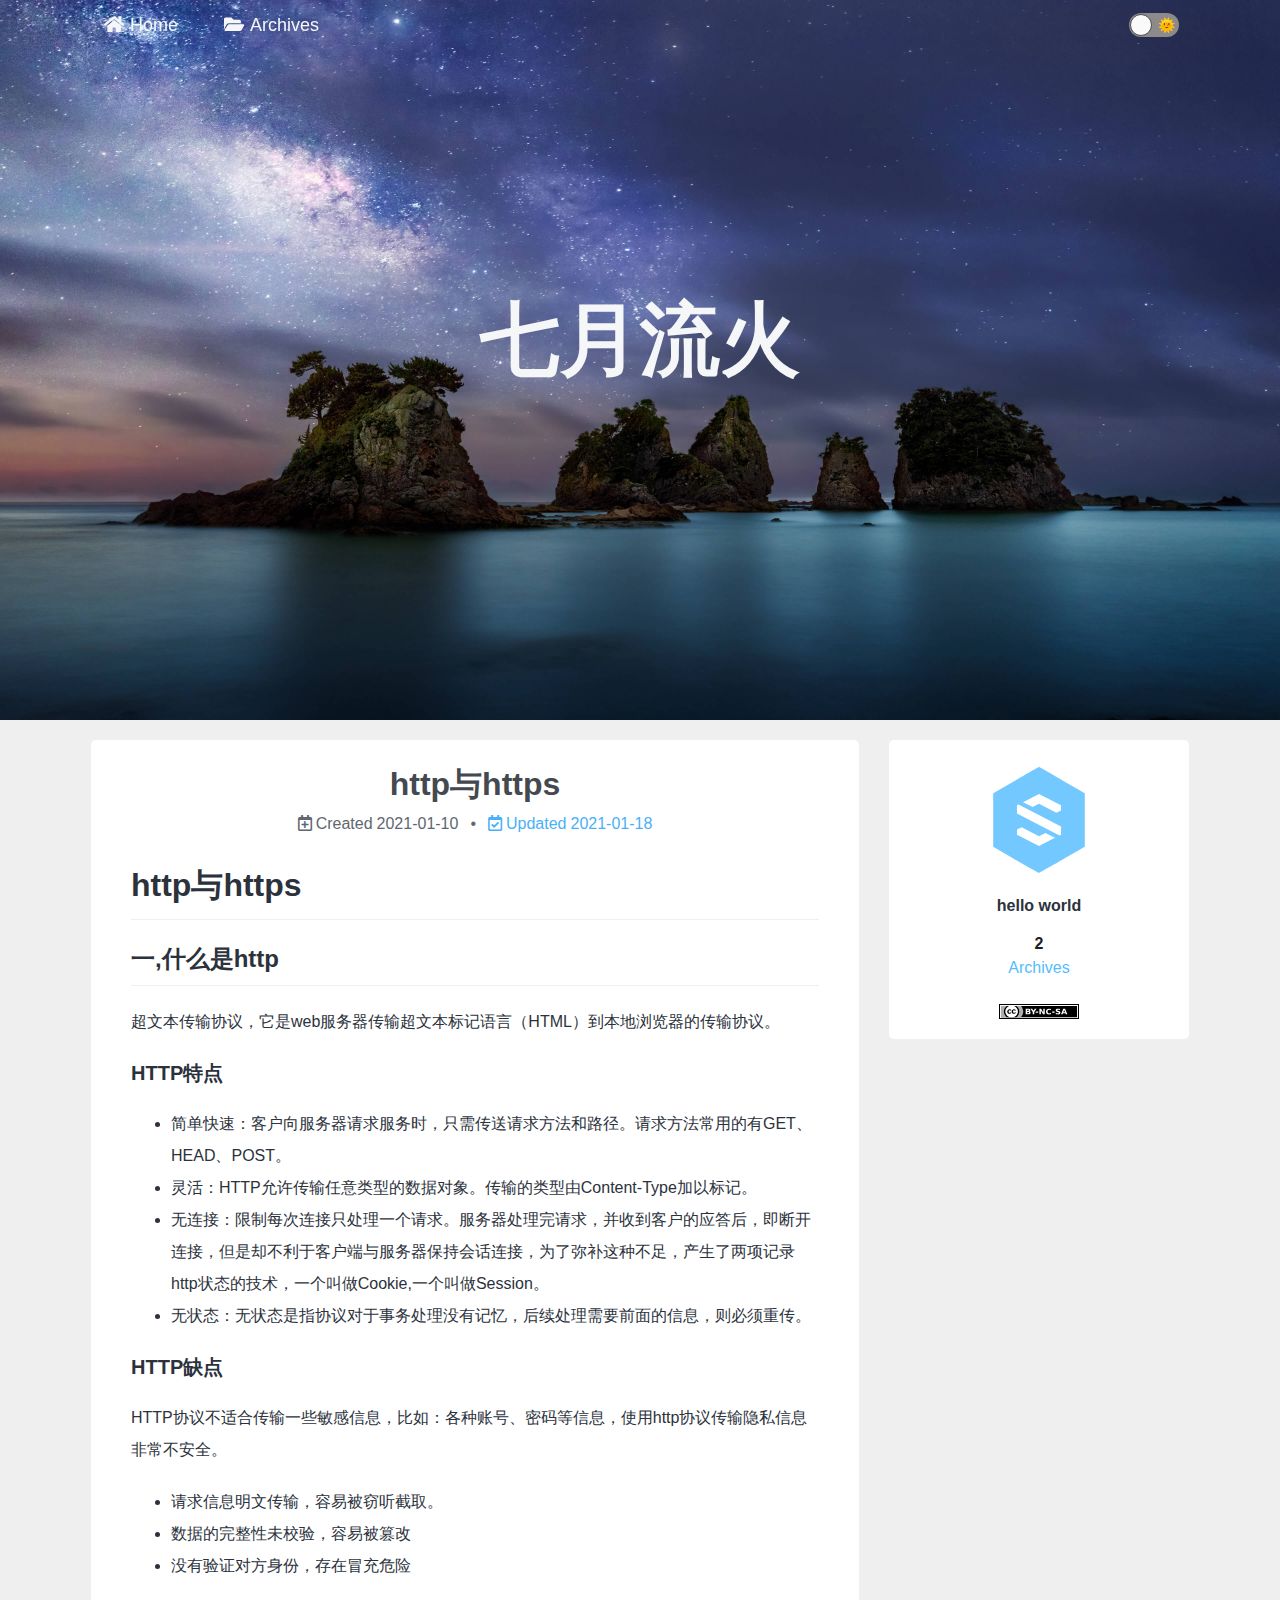
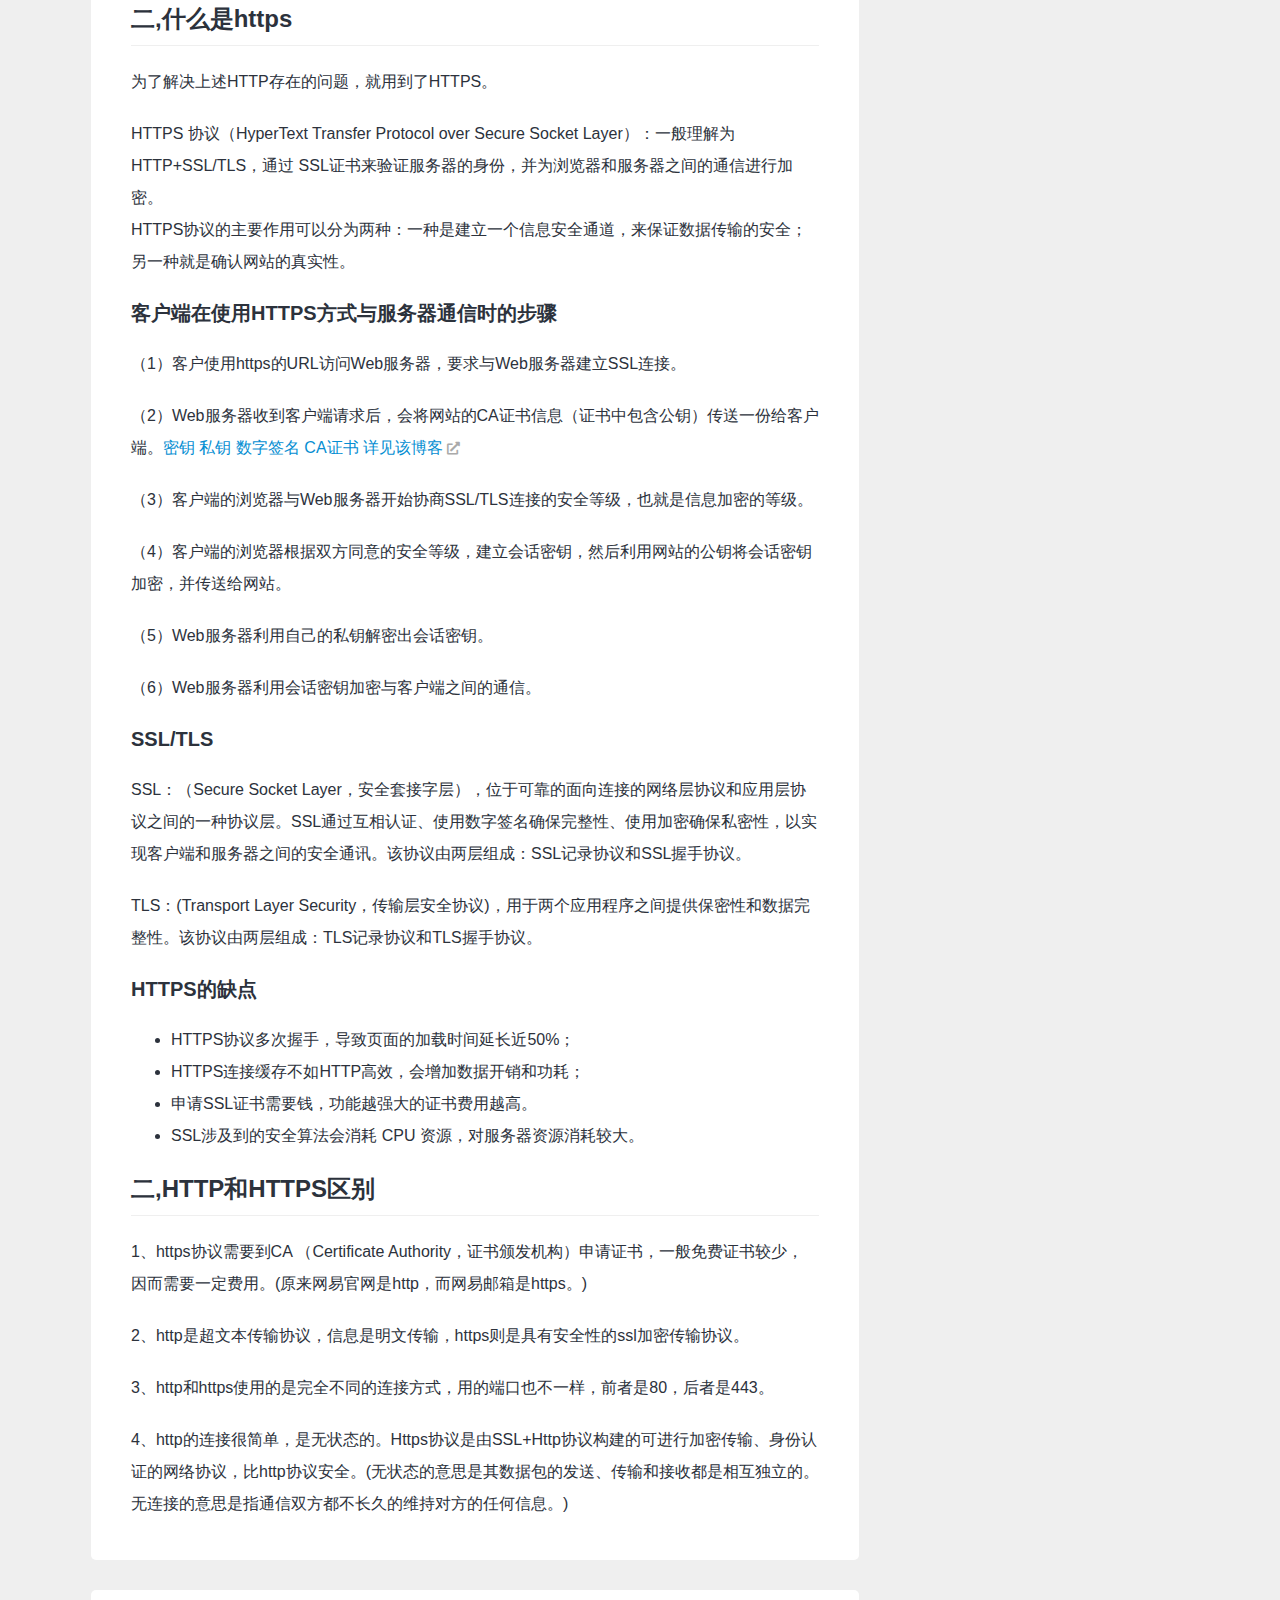
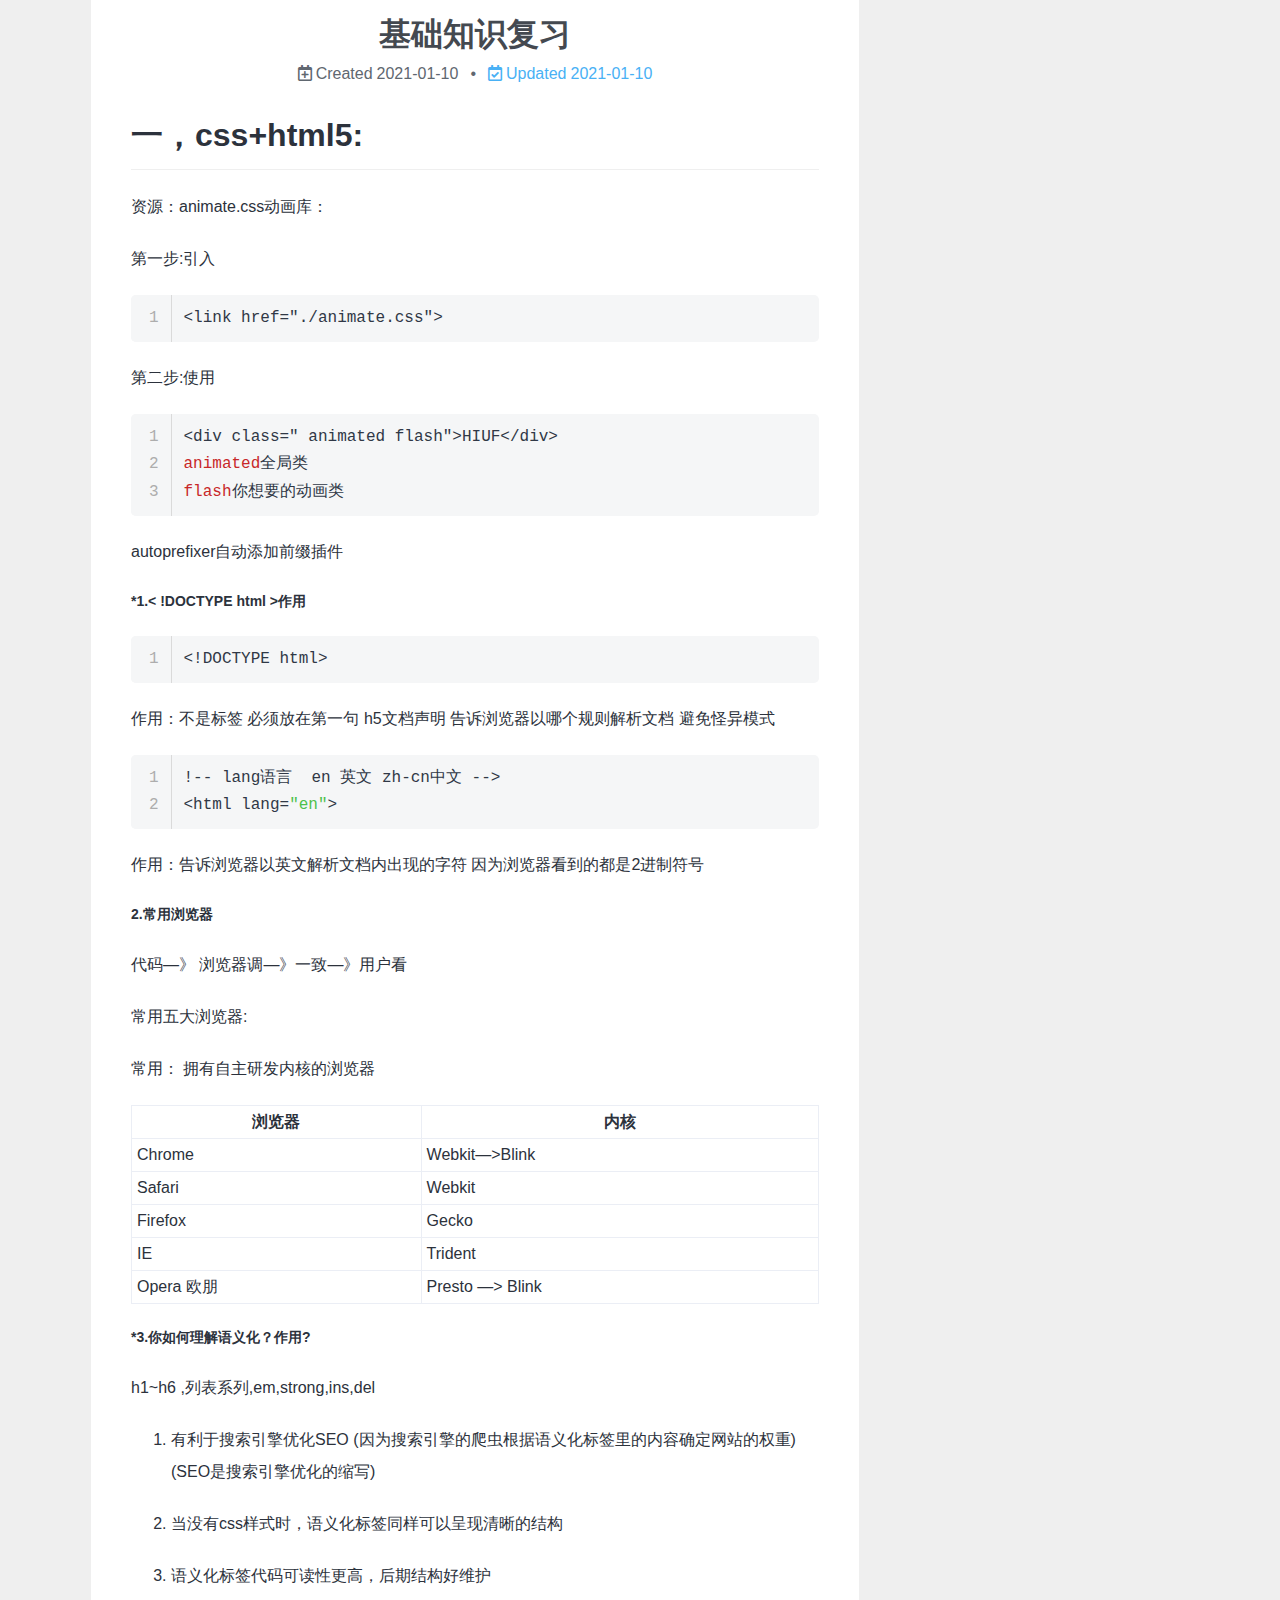
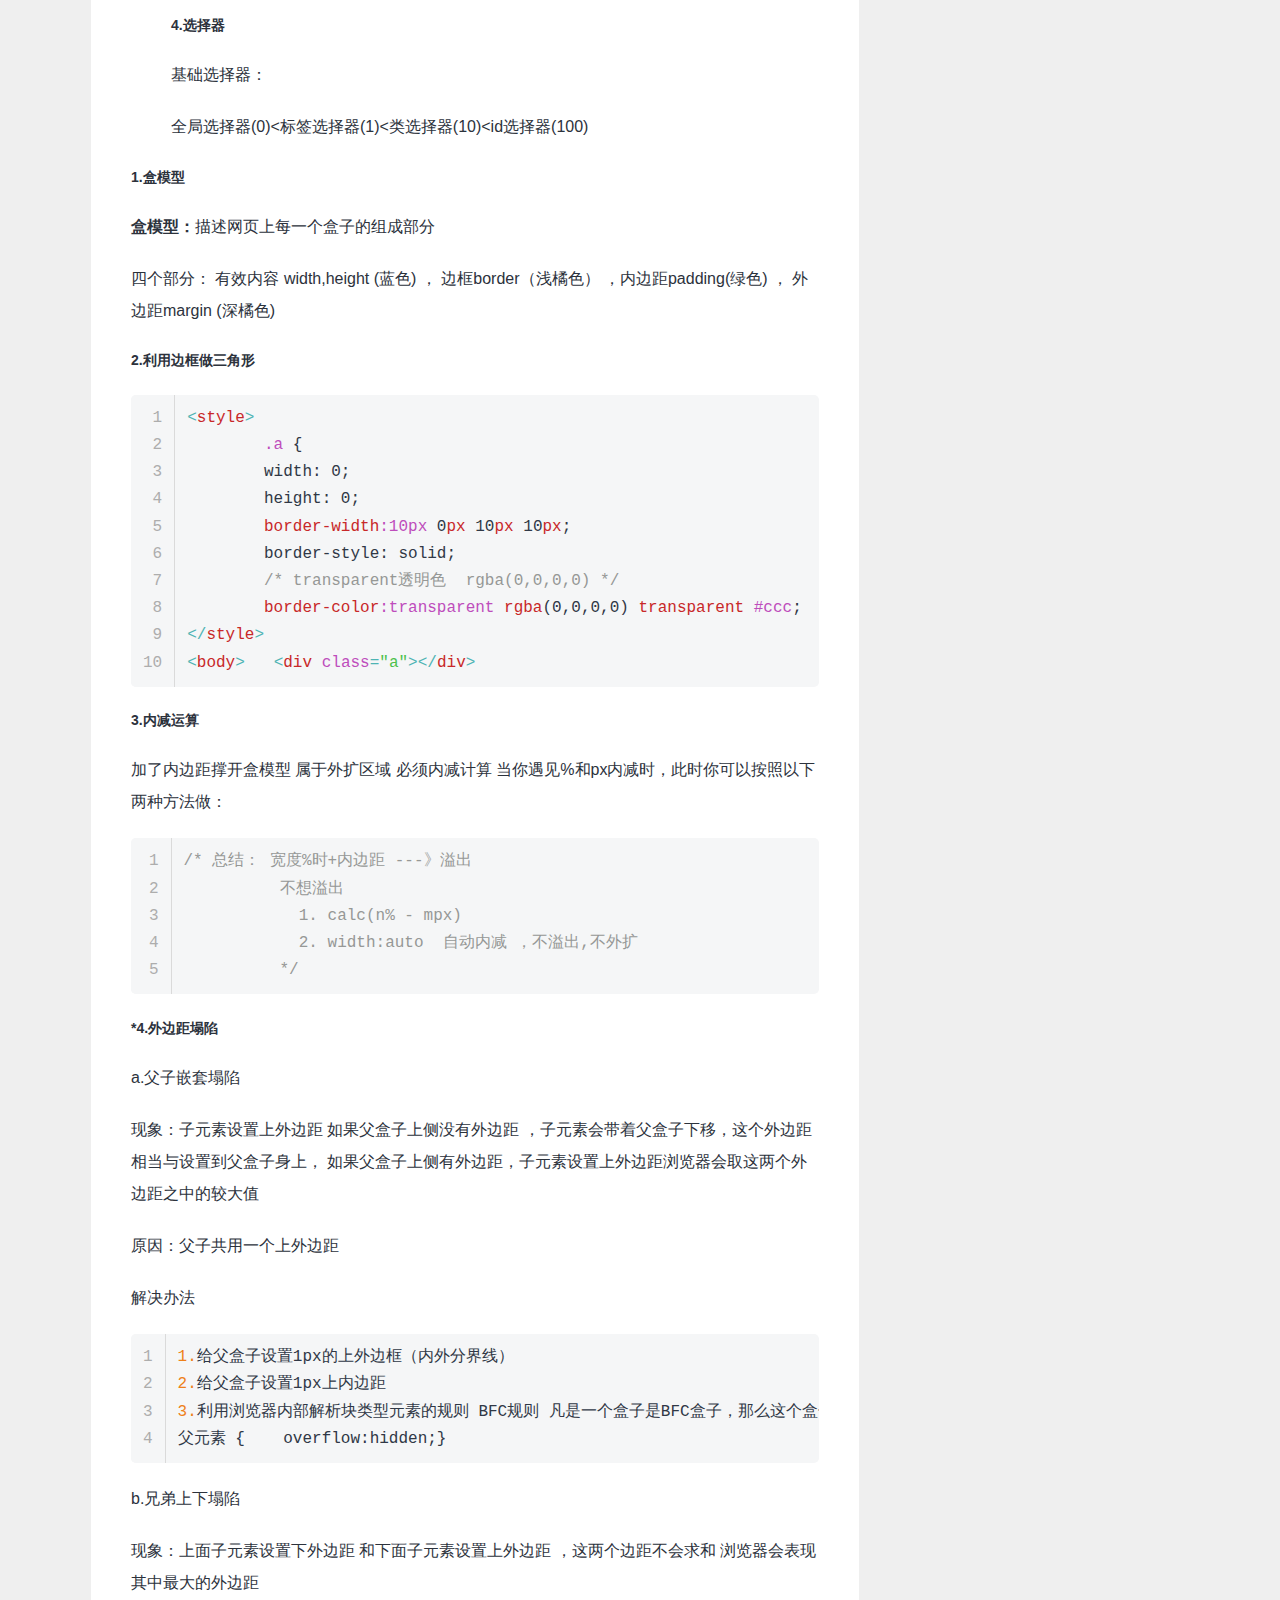
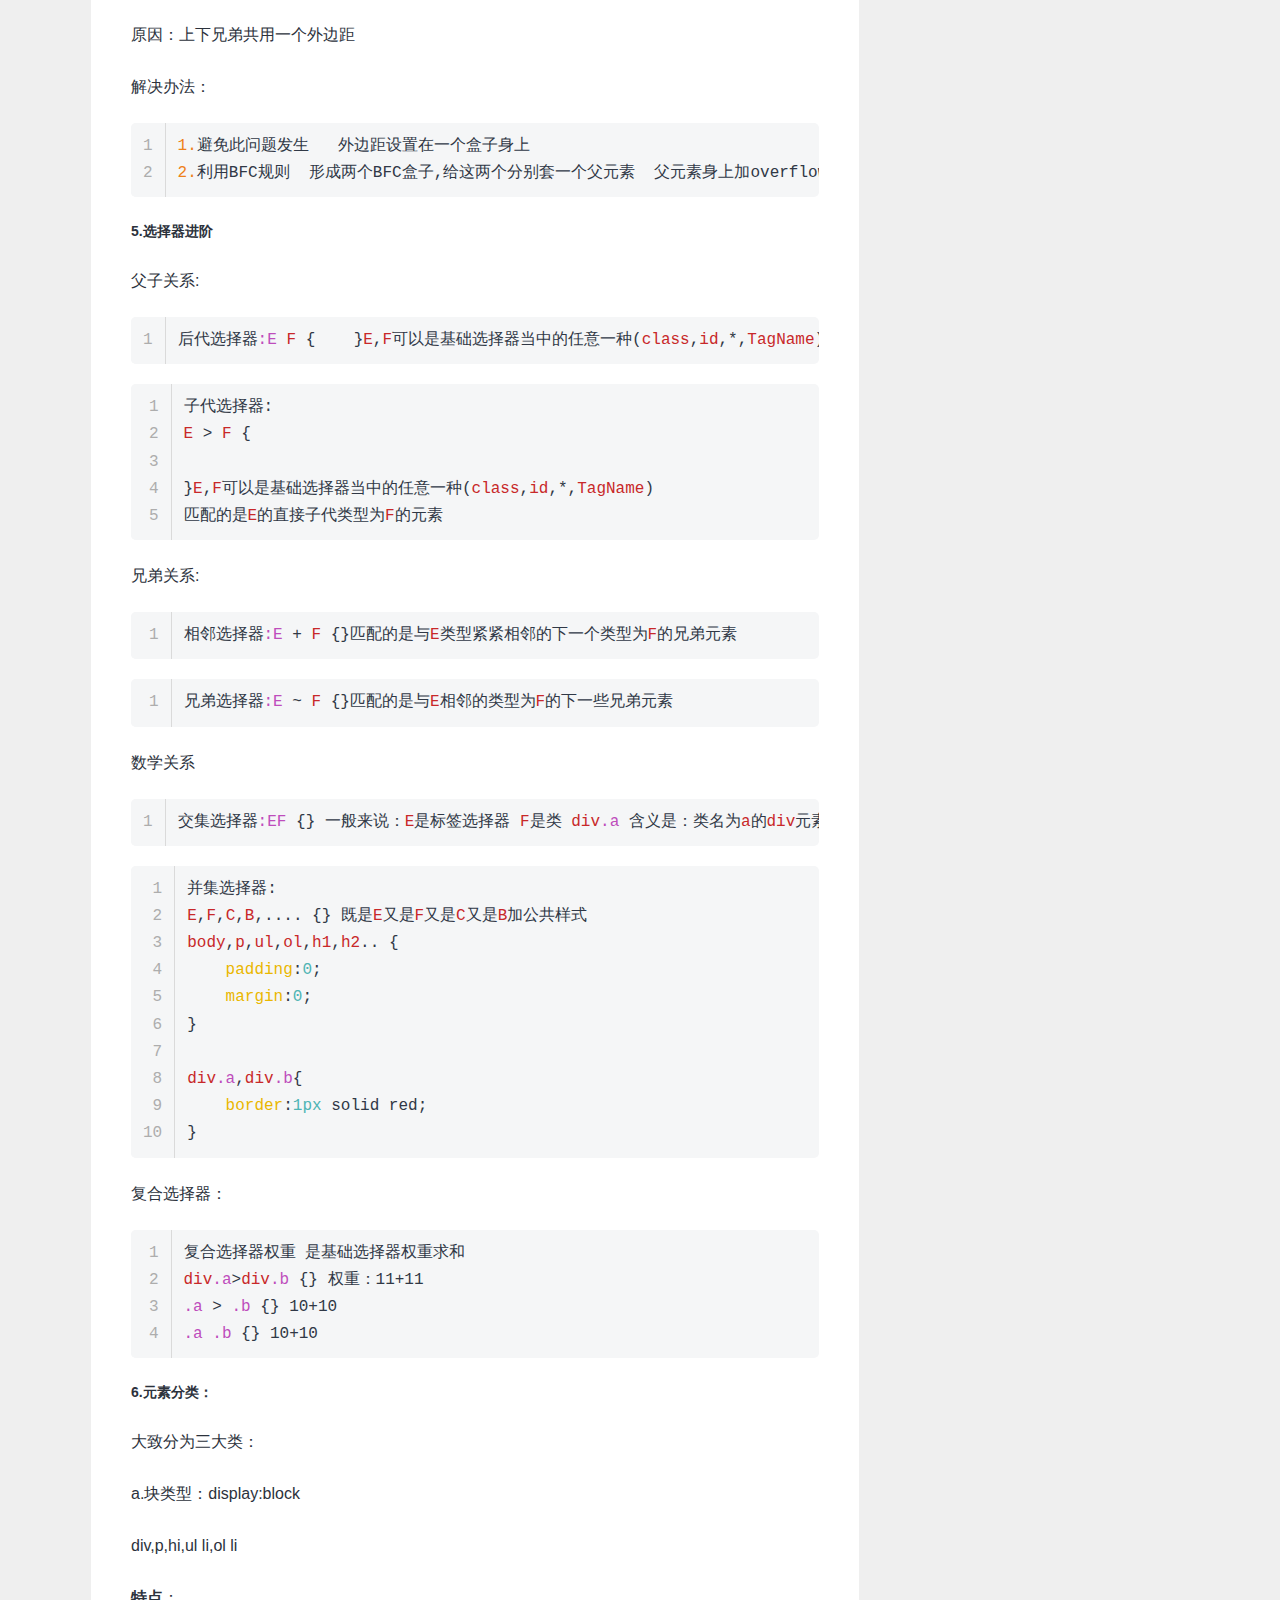
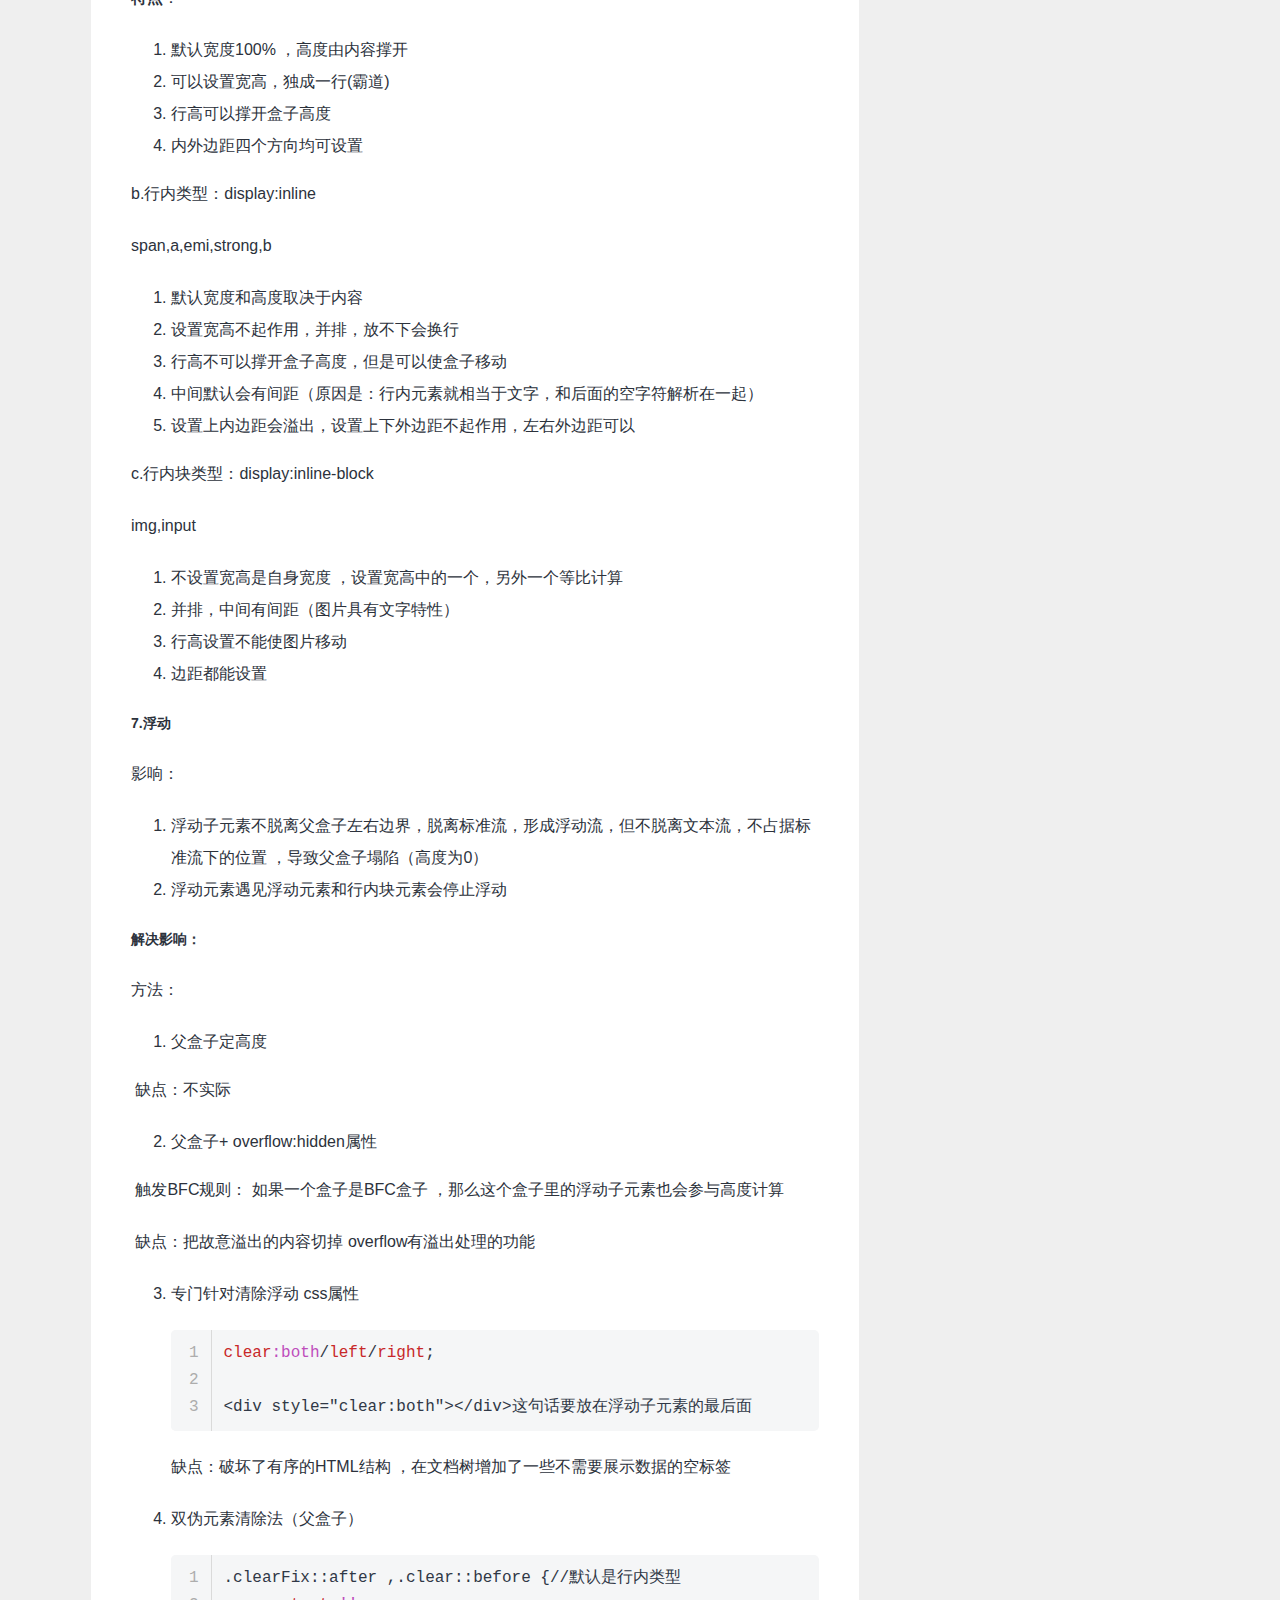
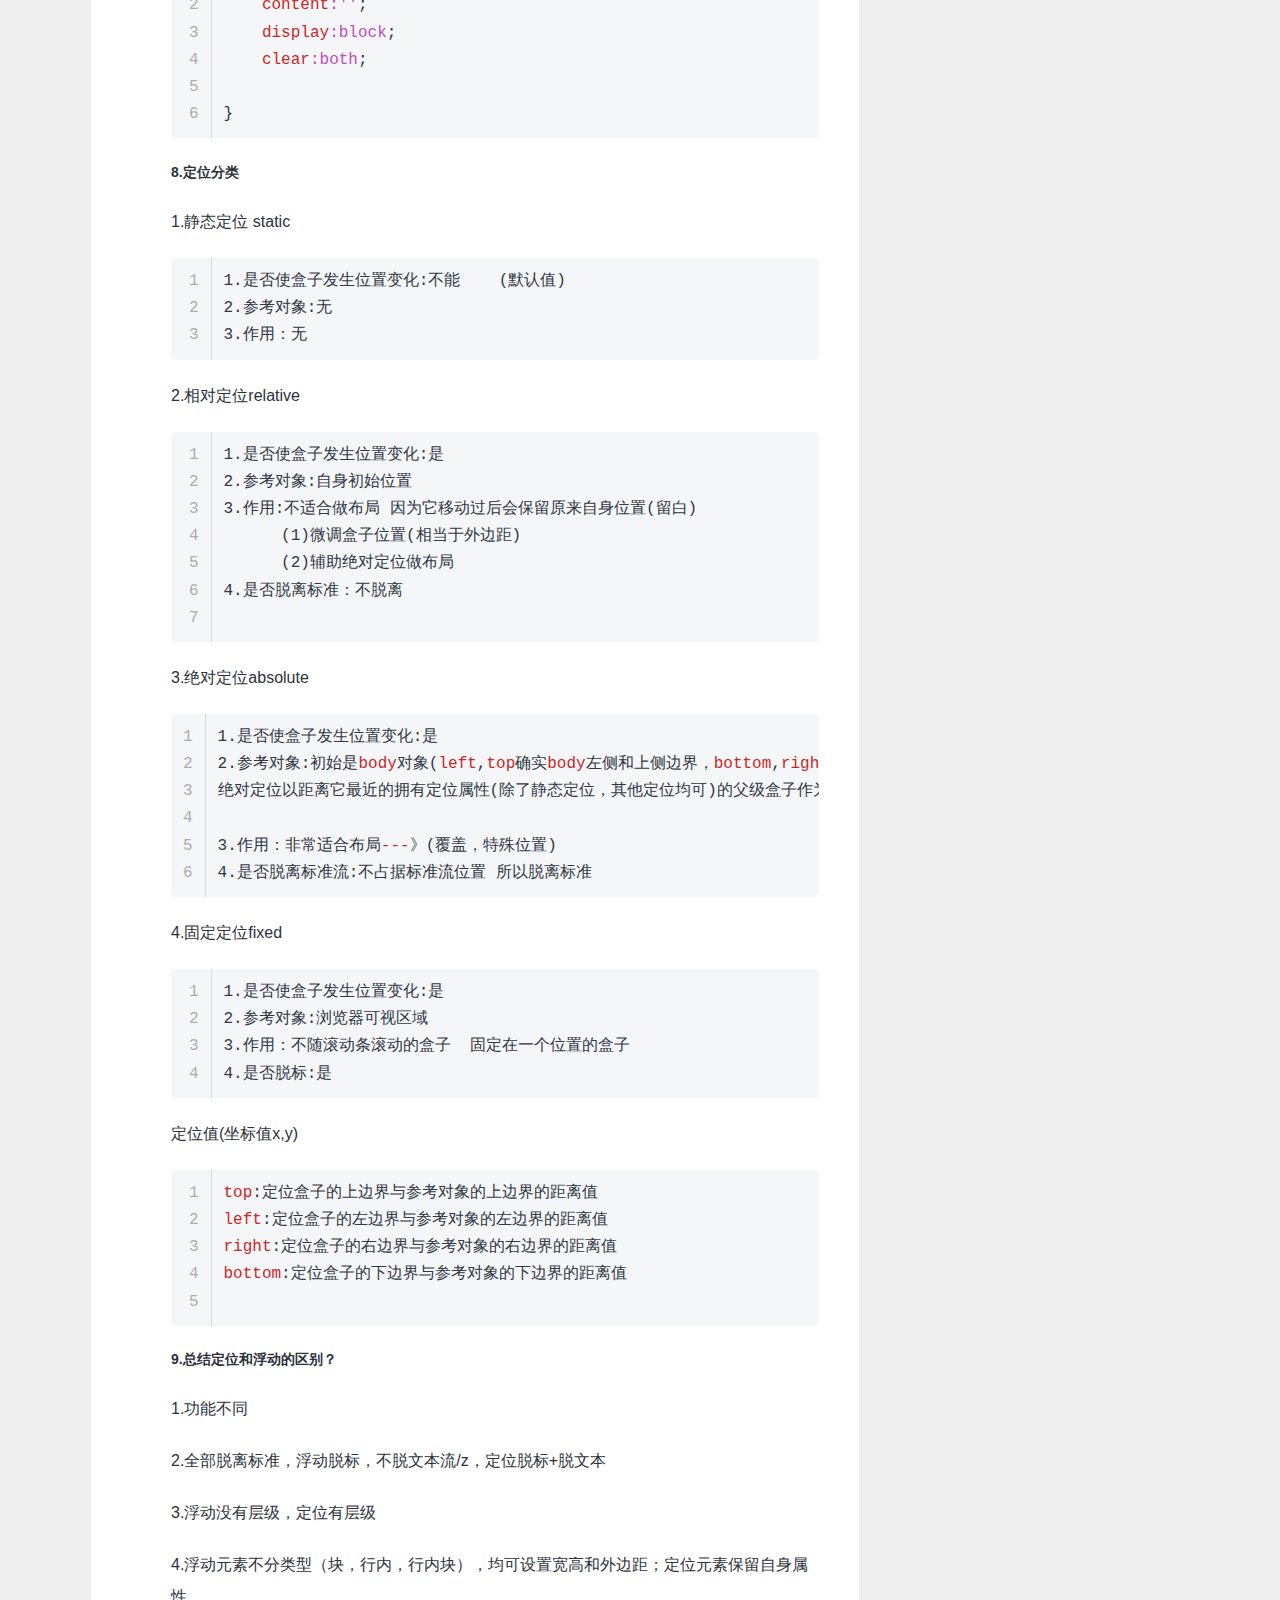
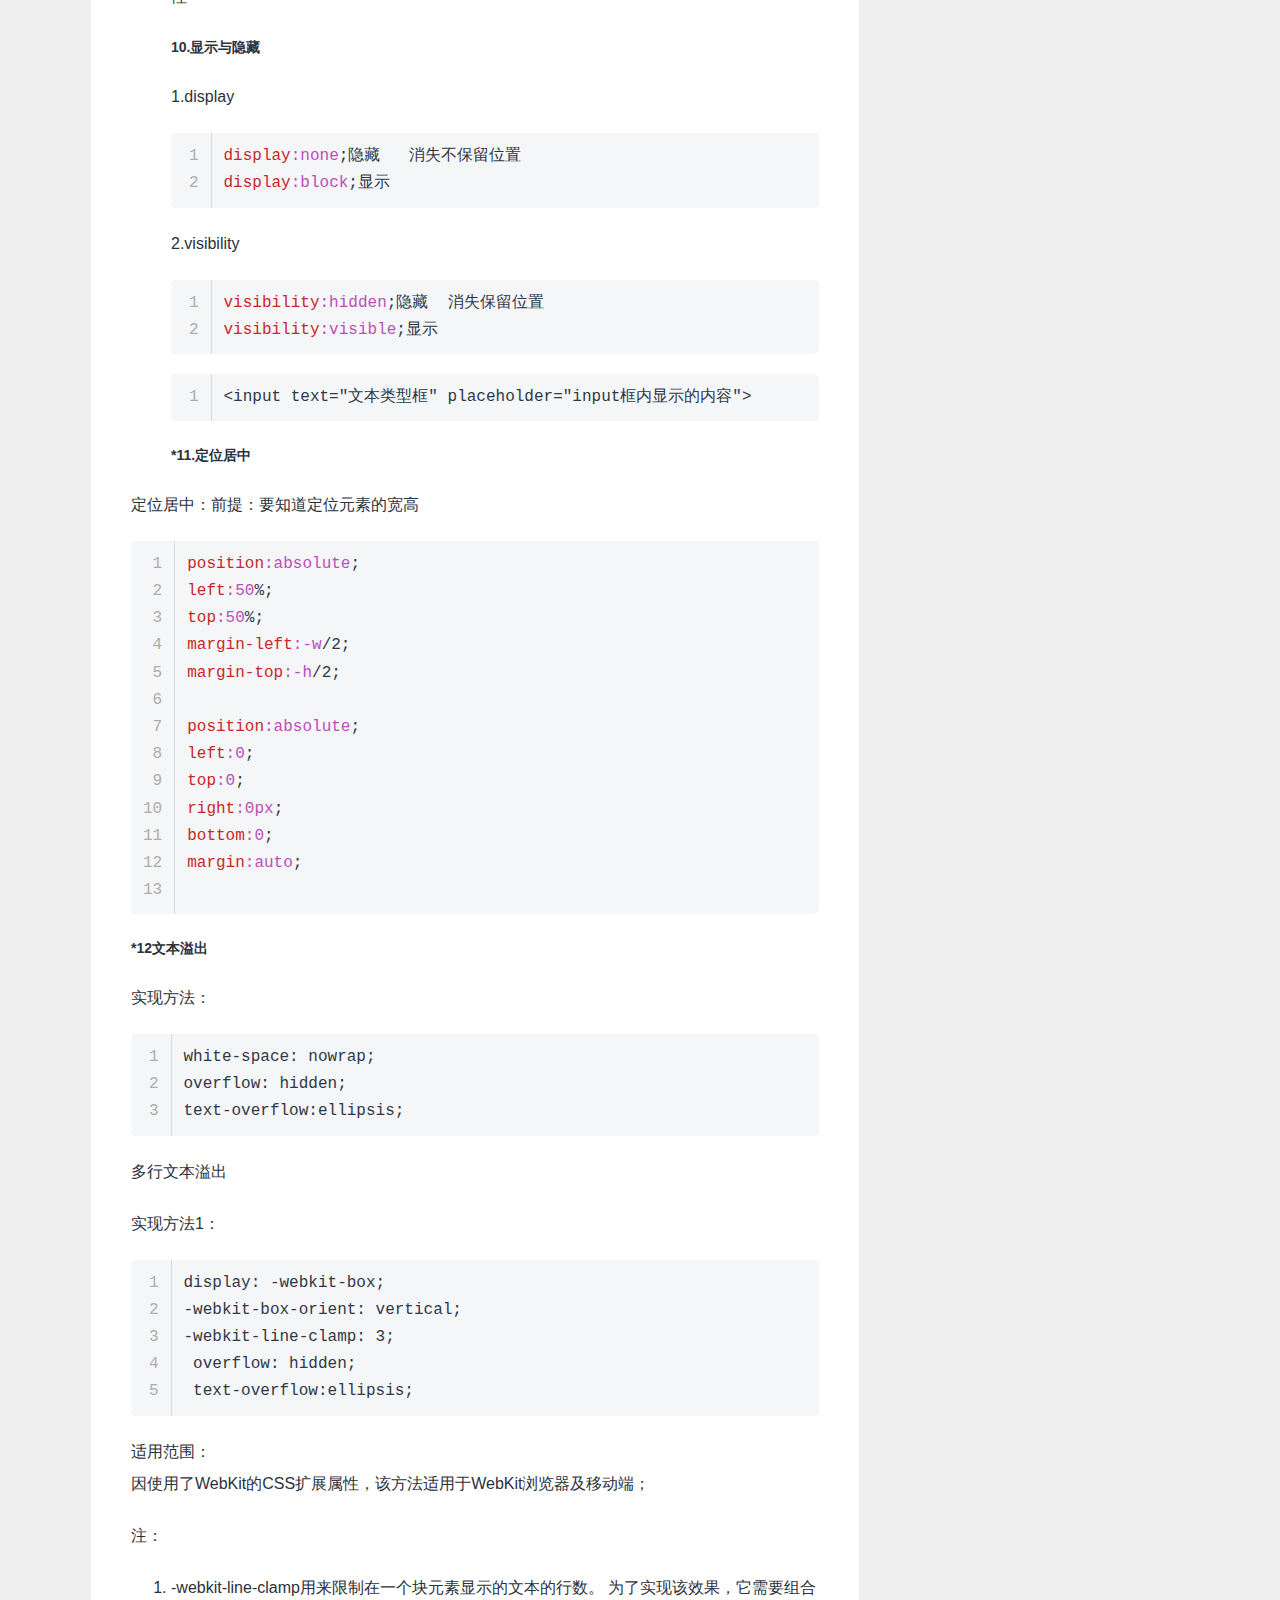
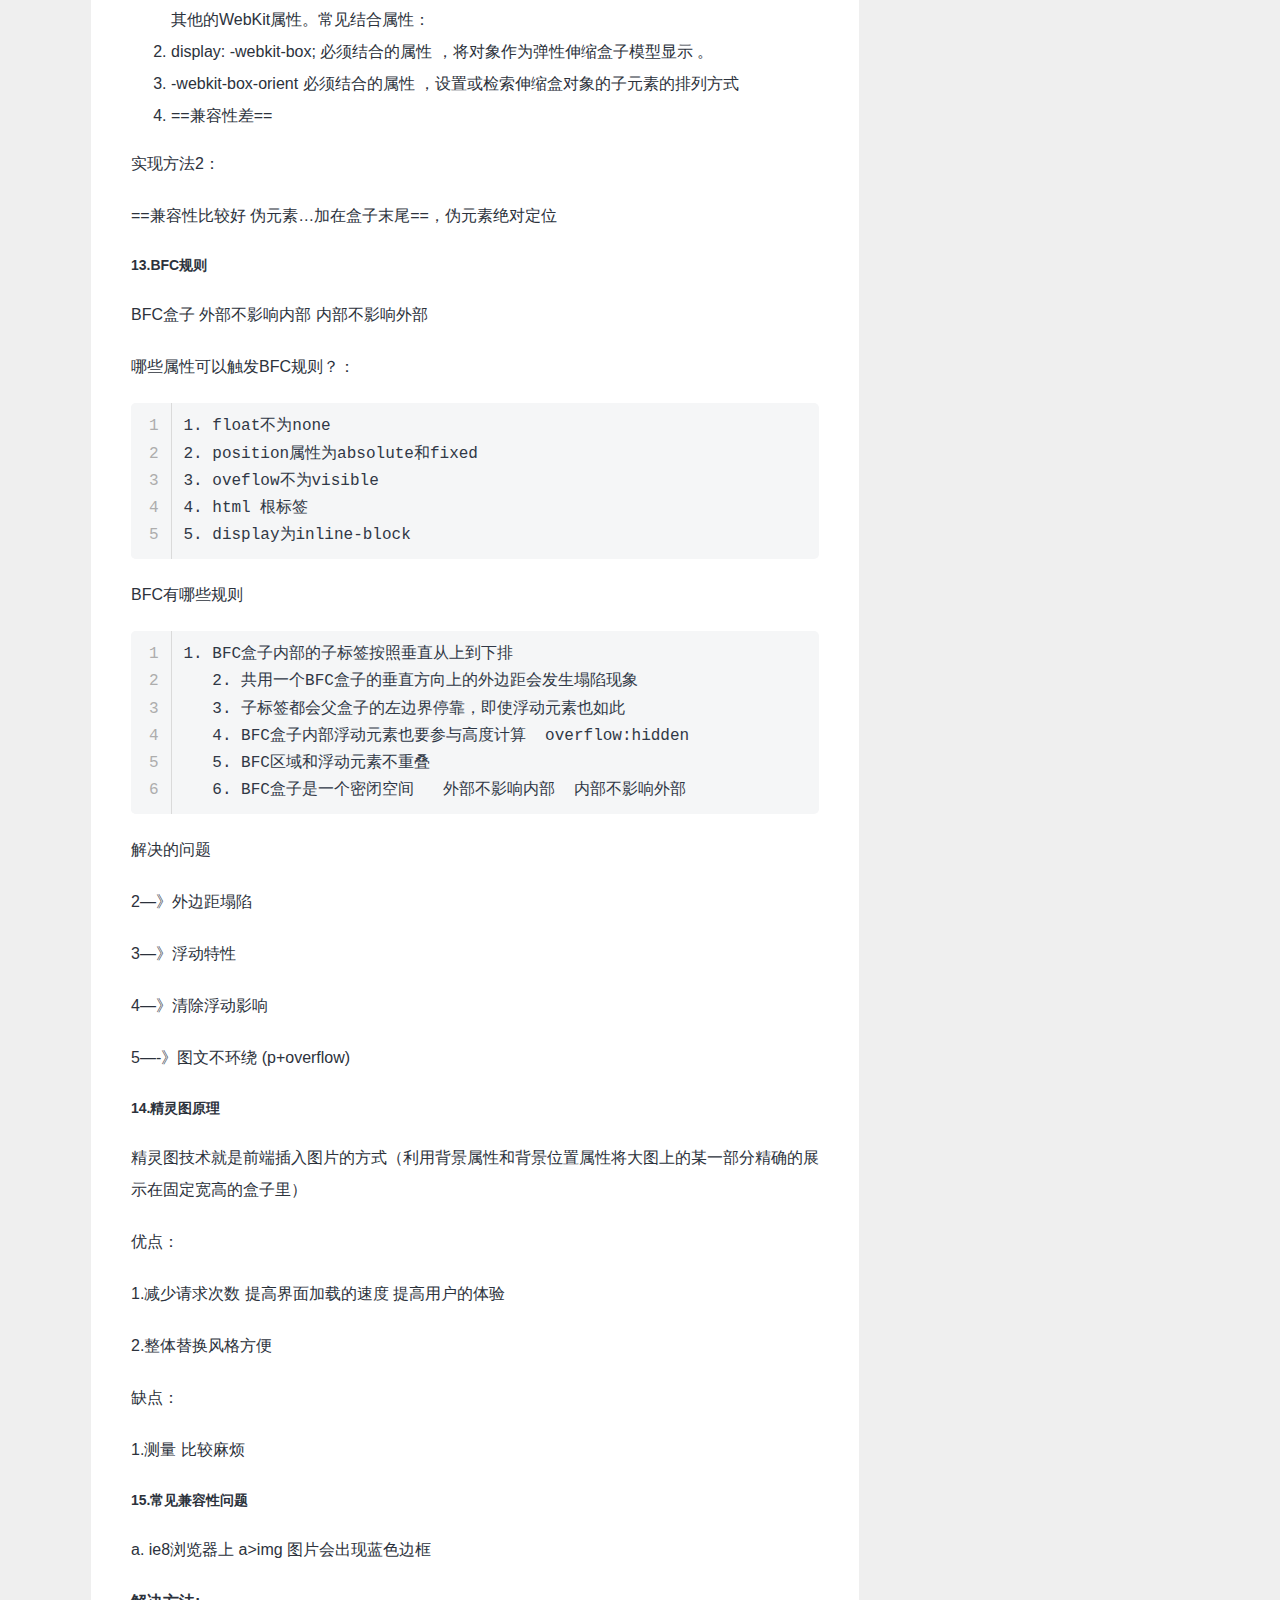
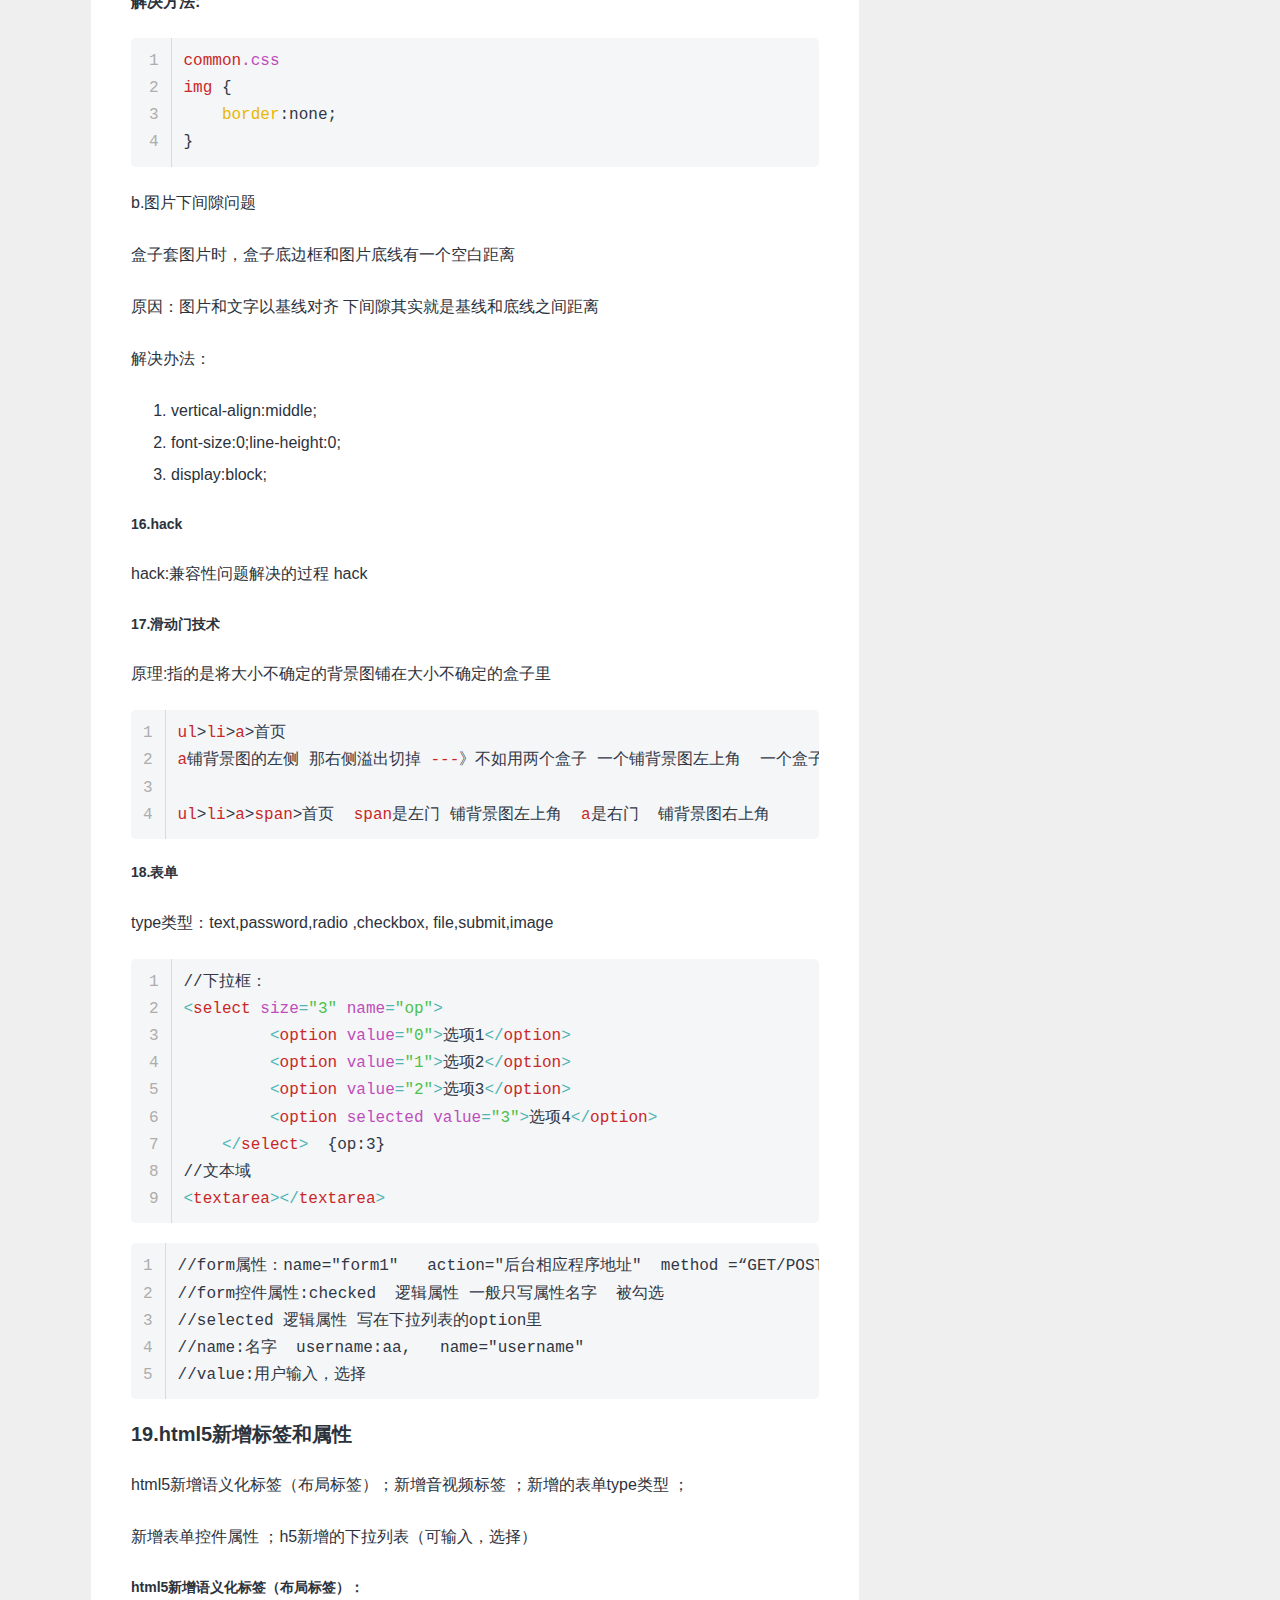
==== commit 9b166930: "Site updated: 2021-01-18 20:10:40" ====
--- a/index.html
+++ b/index.html
@@ -28,7 +28,67 @@
   sourcePath: {"js":"js","css":"css","images":"images"},
 };
 
-window.CONFIG = CONFIG;</script><meta name="generator" content="Hexo 5.3.0"></head><body><div class="container" id="container"><header class="header" id="header"><div class="header-inner"><nav class="header-nav header-nav--fixed"><div class="header-nav-inner"><div class="header-nav-menubtn"><i class="fas fa-bars"></i></div><div class="header-nav-menu"><div class="header-nav-menu-item"><a class="header-nav-menu-item__link" href="/"><span class="header-nav-menu-item__icon"><i class="fas fa-home"></i></span><span class="header-nav-menu-item__text">Home</span></a></div><div class="header-nav-menu-item"><a class="header-nav-menu-item__link" href="/archives/"><span class="header-nav-menu-item__icon"><i class="fas fa-folder-open"></i></span><span class="header-nav-menu-item__text">Archives</span></a></div></div><div class="header-nav-mode"><div class="mode"><div class="mode-track"><span class="mode-track-moon"></span><span class="mode-track-sun"></span></div><div class="mode-thumb"></div></div></div></div></nav><div class="header-banner"><div class="header-banner-info"><div class="header-banner-info__title">七月流火</div><div class="header-banner-info__subtitle"></div></div></div></div></header><main class="main" id="main"><div class="main-inner"><div class="content-wrap" id="content-wrap"><div class="content content-home" id="content"><section class="postlist"><article class="postlist-item post"><header class="post-header"><h1 class="post-title"><a class="post-title__link" href="/2021/01/10/%E6%88%91%E7%9A%84%E7%AC%AC%E4%BA%8C%E7%AF%87%E6%96%87%E7%AB%A0/">我的第二篇文章</a></h1><div class="post-meta"><span class="post-meta-item post-meta-item--createtime"><span class="post-meta-item__icon"><i class="far fa-calendar-plus"></i></span><span class="post-meta-item__info">Created</span><span class="post-meta-item__value">2021-01-10</span></span><span class="post-meta-item post-meta-item--updatetime"><span class="post-meta-item__icon"><i class="far fa-calendar-check"></i></span><span class="post-meta-item__info">Updated</span><span class="post-meta-item__value">2021-01-10</span></span></div></header><div class="post-body"><div class="post-excerpt"></div></div></article><article class="postlist-item post"><header class="post-header"><h1 class="post-title"><a class="post-title__link" href="/2021/01/10/%E5%9F%BA%E7%A1%80%E7%9F%A5%E8%AF%86%E7%82%B9%E6%95%B4%E7%90%86/">基础知识复习</a></h1><div class="post-meta"><span class="post-meta-item post-meta-item--createtime"><span class="post-meta-item__icon"><i class="far fa-calendar-plus"></i></span><span class="post-meta-item__info">Created</span><span class="post-meta-item__value">2021-01-10</span></span><span class="post-meta-item post-meta-item--updatetime"><span class="post-meta-item__icon"><i class="far fa-calendar-check"></i></span><span class="post-meta-item__info">Updated</span><span class="post-meta-item__value">2021-01-10</span></span></div></header><div class="post-body"><div class="post-excerpt">
+window.CONFIG = CONFIG;</script><meta name="generator" content="Hexo 5.3.0"></head><body><div class="container" id="container"><header class="header" id="header"><div class="header-inner"><nav class="header-nav header-nav--fixed"><div class="header-nav-inner"><div class="header-nav-menubtn"><i class="fas fa-bars"></i></div><div class="header-nav-menu"><div class="header-nav-menu-item"><a class="header-nav-menu-item__link" href="/"><span class="header-nav-menu-item__icon"><i class="fas fa-home"></i></span><span class="header-nav-menu-item__text">Home</span></a></div><div class="header-nav-menu-item"><a class="header-nav-menu-item__link" href="/archives/"><span class="header-nav-menu-item__icon"><i class="fas fa-folder-open"></i></span><span class="header-nav-menu-item__text">Archives</span></a></div></div><div class="header-nav-mode"><div class="mode"><div class="mode-track"><span class="mode-track-moon"></span><span class="mode-track-sun"></span></div><div class="mode-thumb"></div></div></div></div></nav><div class="header-banner"><div class="header-banner-info"><div class="header-banner-info__title">七月流火</div><div class="header-banner-info__subtitle"></div></div></div></div></header><main class="main" id="main"><div class="main-inner"><div class="content-wrap" id="content-wrap"><div class="content content-home" id="content"><section class="postlist"><article class="postlist-item post"><header class="post-header"><h1 class="post-title"><a class="post-title__link" href="/2021/01/10/http%E4%B8%8Ehttps/">http与https</a></h1><div class="post-meta"><span class="post-meta-item post-meta-item--createtime"><span class="post-meta-item__icon"><i class="far fa-calendar-plus"></i></span><span class="post-meta-item__info">Created</span><span class="post-meta-item__value">2021-01-10</span></span><span class="post-meta-item post-meta-item--updatetime"><span class="post-meta-item__icon"><i class="far fa-calendar-check"></i></span><span class="post-meta-item__info">Updated</span><span class="post-meta-item__value">2021-01-18</span></span></div></header><div class="post-body"><div class="post-excerpt">
+        <h1 id="http与https"   >
+          <a href="#http与https" class="heading-link"><i class="fas fa-link"></i></a>http与https</h1>
+      
+        <h2 id="一-什么是http"   >
+          <a href="#一-什么是http" class="heading-link"><i class="fas fa-link"></i></a>一,什么是http</h2>
+      <p>超文本传输协议，它是web服务器传输超文本标记语言（HTML）到本地浏览器的传输协议。</p>
+
+        <h3 id="HTTP特点"   >
+          <a href="#HTTP特点" class="heading-link"><i class="fas fa-link"></i></a>HTTP特点</h3>
+      <ul>
+<li>简单快速：客户向服务器请求服务时，只需传送请求方法和路径。请求方法常用的有GET、HEAD、POST。</li>
+<li>灵活：HTTP允许传输任意类型的数据对象。传输的类型由Content-Type加以标记。</li>
+<li>无连接：限制每次连接只处理一个请求。服务器处理完请求，并收到客户的应答后，即断开连接，但是却不利于客户端与服务器保持会话连接，为了弥补这种不足，产生了两项记录http状态的技术，一个叫做Cookie,一个叫做Session。</li>
+<li>无状态：无状态是指协议对于事务处理没有记忆，后续处理需要前面的信息，则必须重传。</li>
+</ul>
+
+        <h3 id="HTTP缺点"   >
+          <a href="#HTTP缺点" class="heading-link"><i class="fas fa-link"></i></a>HTTP缺点</h3>
+      <p>HTTP协议不适合传输一些敏感信息，比如：各种账号、密码等信息，使用http协议传输隐私信息非常不安全。</p>
+<ul>
+<li>请求信息明文传输，容易被窃听截取。</li>
+<li>数据的完整性未校验，容易被篡改</li>
+<li>没有验证对方身份，存在冒充危险</li>
+</ul>
+
+        <h2 id="二-什么是https"   >
+          <a href="#二-什么是https" class="heading-link"><i class="fas fa-link"></i></a>二,什么是https</h2>
+      <p>为了解决上述HTTP存在的问题，就用到了HTTPS。</p>
+<p>HTTPS 协议（HyperText Transfer Protocol over Secure Socket Layer）：一般理解为HTTP+SSL/TLS，通过 SSL证书来验证服务器的身份，并为浏览器和服务器之间的通信进行加密。<br>HTTPS协议的主要作用可以分为两种：一种是建立一个信息安全通道，来保证数据传输的安全；另一种就是确认网站的真实性。</p>
+
+        <h3 id="客户端在使用HTTPS方式与服务器通信时的步骤"   >
+          <a href="#客户端在使用HTTPS方式与服务器通信时的步骤" class="heading-link"><i class="fas fa-link"></i></a>客户端在使用HTTPS方式与服务器通信时的步骤</h3>
+      <p>（1）客户使用https的URL访问Web服务器，要求与Web服务器建立SSL连接。</p>
+<p>（2）Web服务器收到客户端请求后，会将网站的CA证书信息（证书中包含公钥）传送一份给客户端。<span class="exturl"><a class="exturl__link"   target="_blank" rel="noopener" href="https://blog.csdn.net/Geolias/article/details/107296873" >密钥 私钥 数字签名 CA证书 详见该博客</a><span class="exturl__icon"><i class="fas fa-external-link-alt"></i></span></span></p>
+<p>（3）客户端的浏览器与Web服务器开始协商SSL/TLS连接的安全等级，也就是信息加密的等级。</p>
+<p>（4）客户端的浏览器根据双方同意的安全等级，建立会话密钥，然后利用网站的公钥将会话密钥加密，并传送给网站。</p>
+<p>（5）Web服务器利用自己的私钥解密出会话密钥。</p>
+<p>（6）Web服务器利用会话密钥加密与客户端之间的通信。</p>
+
+        <h3 id="SSL-TLS"   >
+          <a href="#SSL-TLS" class="heading-link"><i class="fas fa-link"></i></a>SSL/TLS</h3>
+      <p>SSL：（Secure Socket Layer，安全套接字层），位于可靠的面向连接的网络层协议和应用层协议之间的一种协议层。SSL通过互相认证、使用数字签名确保完整性、使用加密确保私密性，以实现客户端和服务器之间的安全通讯。该协议由两层组成：SSL记录协议和SSL握手协议。</p>
+<p>TLS：(Transport Layer Security，传输层安全协议)，用于两个应用程序之间提供保密性和数据完整性。该协议由两层组成：TLS记录协议和TLS握手协议。</p>
+
+        <h3 id="HTTPS的缺点"   >
+          <a href="#HTTPS的缺点" class="heading-link"><i class="fas fa-link"></i></a>HTTPS的缺点</h3>
+      <ul>
+<li>HTTPS协议多次握手，导致页面的加载时间延长近50%；</li>
+<li>HTTPS连接缓存不如HTTP高效，会增加数据开销和功耗；</li>
+<li>申请SSL证书需要钱，功能越强大的证书费用越高。</li>
+<li>SSL涉及到的安全算法会消耗 CPU 资源，对服务器资源消耗较大。</li>
+</ul>
+
+        <h2 id="二-HTTP和HTTPS区别"   >
+          <a href="#二-HTTP和HTTPS区别" class="heading-link"><i class="fas fa-link"></i></a>二,HTTP和HTTPS区别</h2>
+      <p>1、https协议需要到CA （Certificate Authority，证书颁发机构）申请证书，一般免费证书较少，因而需要一定费用。(原来网易官网是http，而网易邮箱是https。)</p>
+<p>2、http是超文本传输协议，信息是明文传输，https则是具有安全性的ssl加密传输协议。</p>
+<p>3、http和https使用的是完全不同的连接方式，用的端口也不一样，前者是80，后者是443。</p>
+<p>4、http的连接很简单，是无状态的。Https协议是由SSL+Http协议构建的可进行加密传输、身份认证的网络协议，比http协议安全。(无状态的意思是其数据包的发送、传输和接收都是相互独立的。无连接的意思是指通信双方都不长久的维持对方的任何信息。)</p>
+</div></div></article><article class="postlist-item post"><header class="post-header"><h1 class="post-title"><a class="post-title__link" href="/2021/01/10/%E5%9F%BA%E7%A1%80%E7%9F%A5%E8%AF%86%E7%82%B9%E6%95%B4%E7%90%86/">基础知识复习</a></h1><div class="post-meta"><span class="post-meta-item post-meta-item--createtime"><span class="post-meta-item__icon"><i class="far fa-calendar-plus"></i></span><span class="post-meta-item__info">Created</span><span class="post-meta-item__value">2021-01-10</span></span><span class="post-meta-item post-meta-item--updatetime"><span class="post-meta-item__icon"><i class="far fa-calendar-check"></i></span><span class="post-meta-item__info">Updated</span><span class="post-meta-item__value">2021-01-10</span></span></div></header><div class="post-body"><div class="post-excerpt">
         <h1 id="一，css-html5"   >
           <a href="#一，css-html5" class="heading-link"><i class="fas fa-link"></i></a>一，css+html5:</h1>
       <p>资源：animate.css动画库：</p>
--- a/css/index.css
+++ b/css/index.css
@@ -892,6 +892,7 @@
   z-index: 0;
   width: 100%;
   height: 100%;
+  background: url("/images/backg.jpg") no-repeat center/cover;
 }
 .header-banner-info {
   position: absolute;
